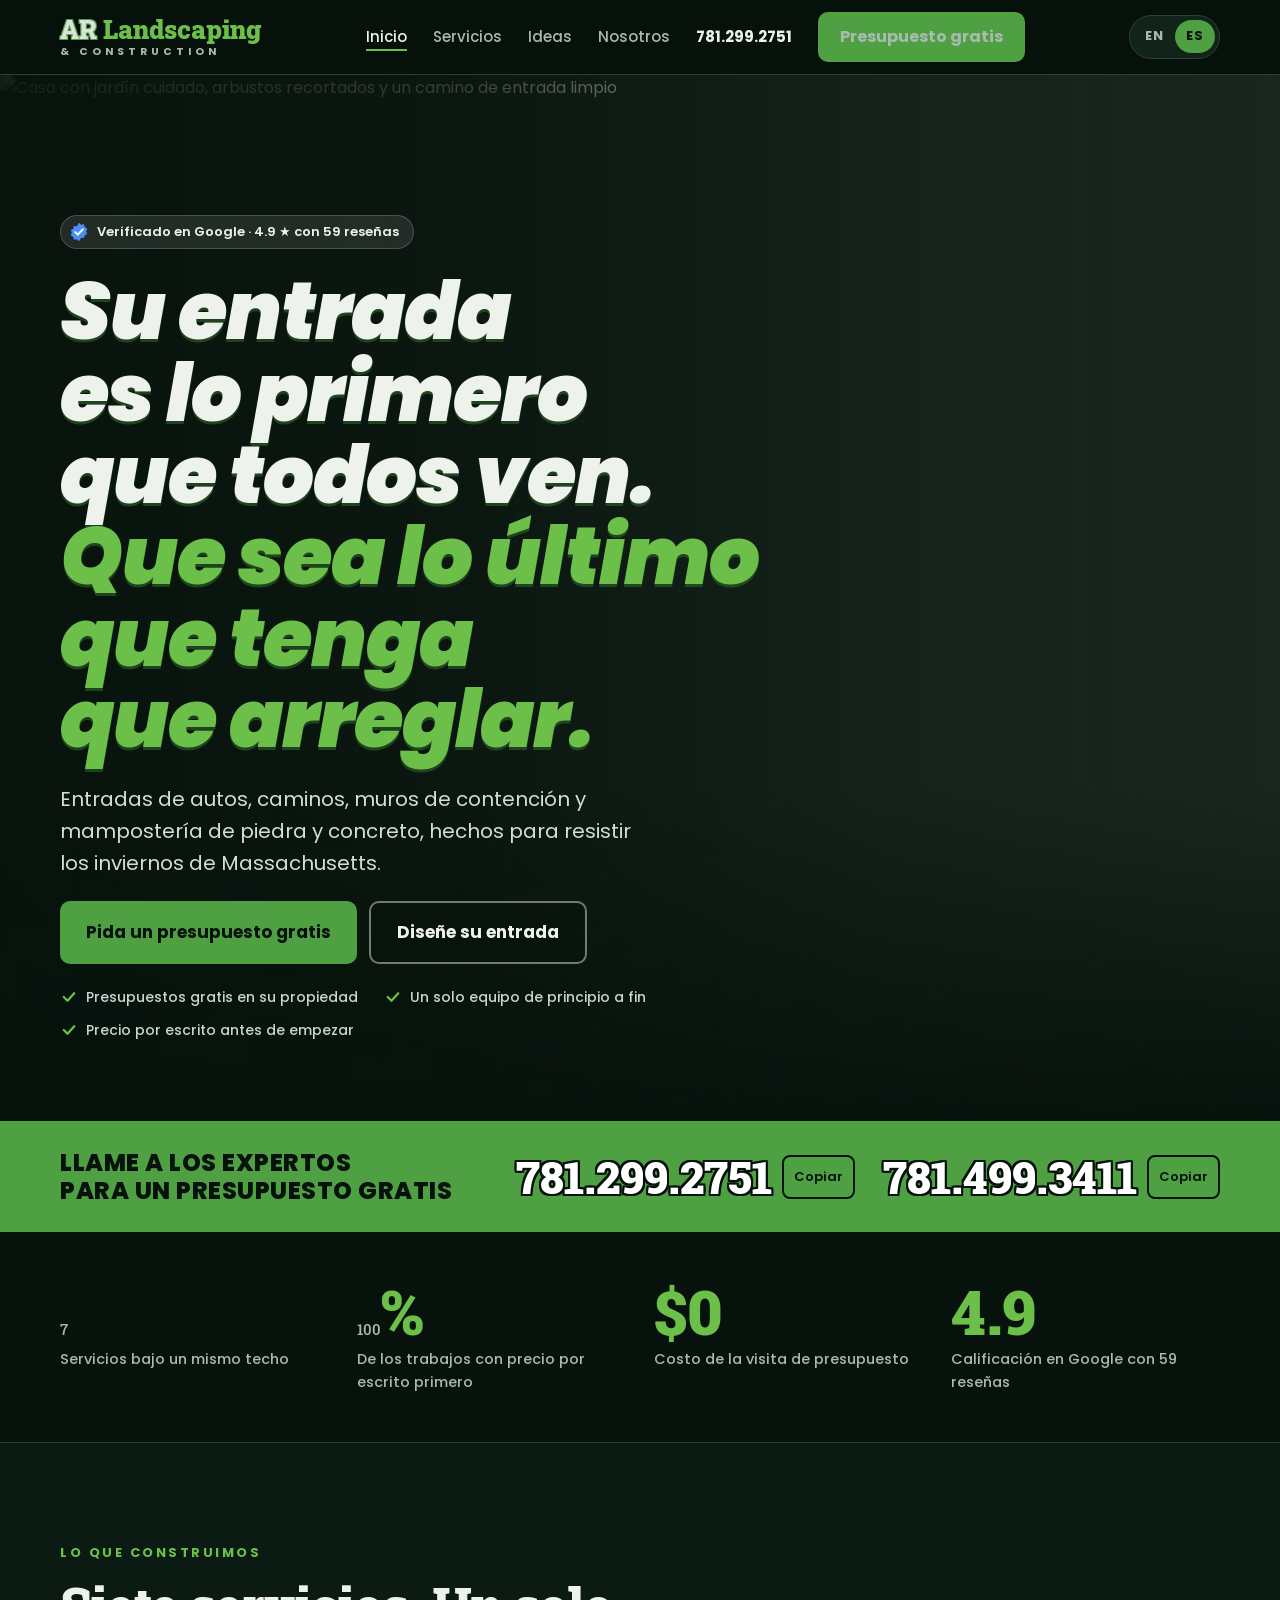
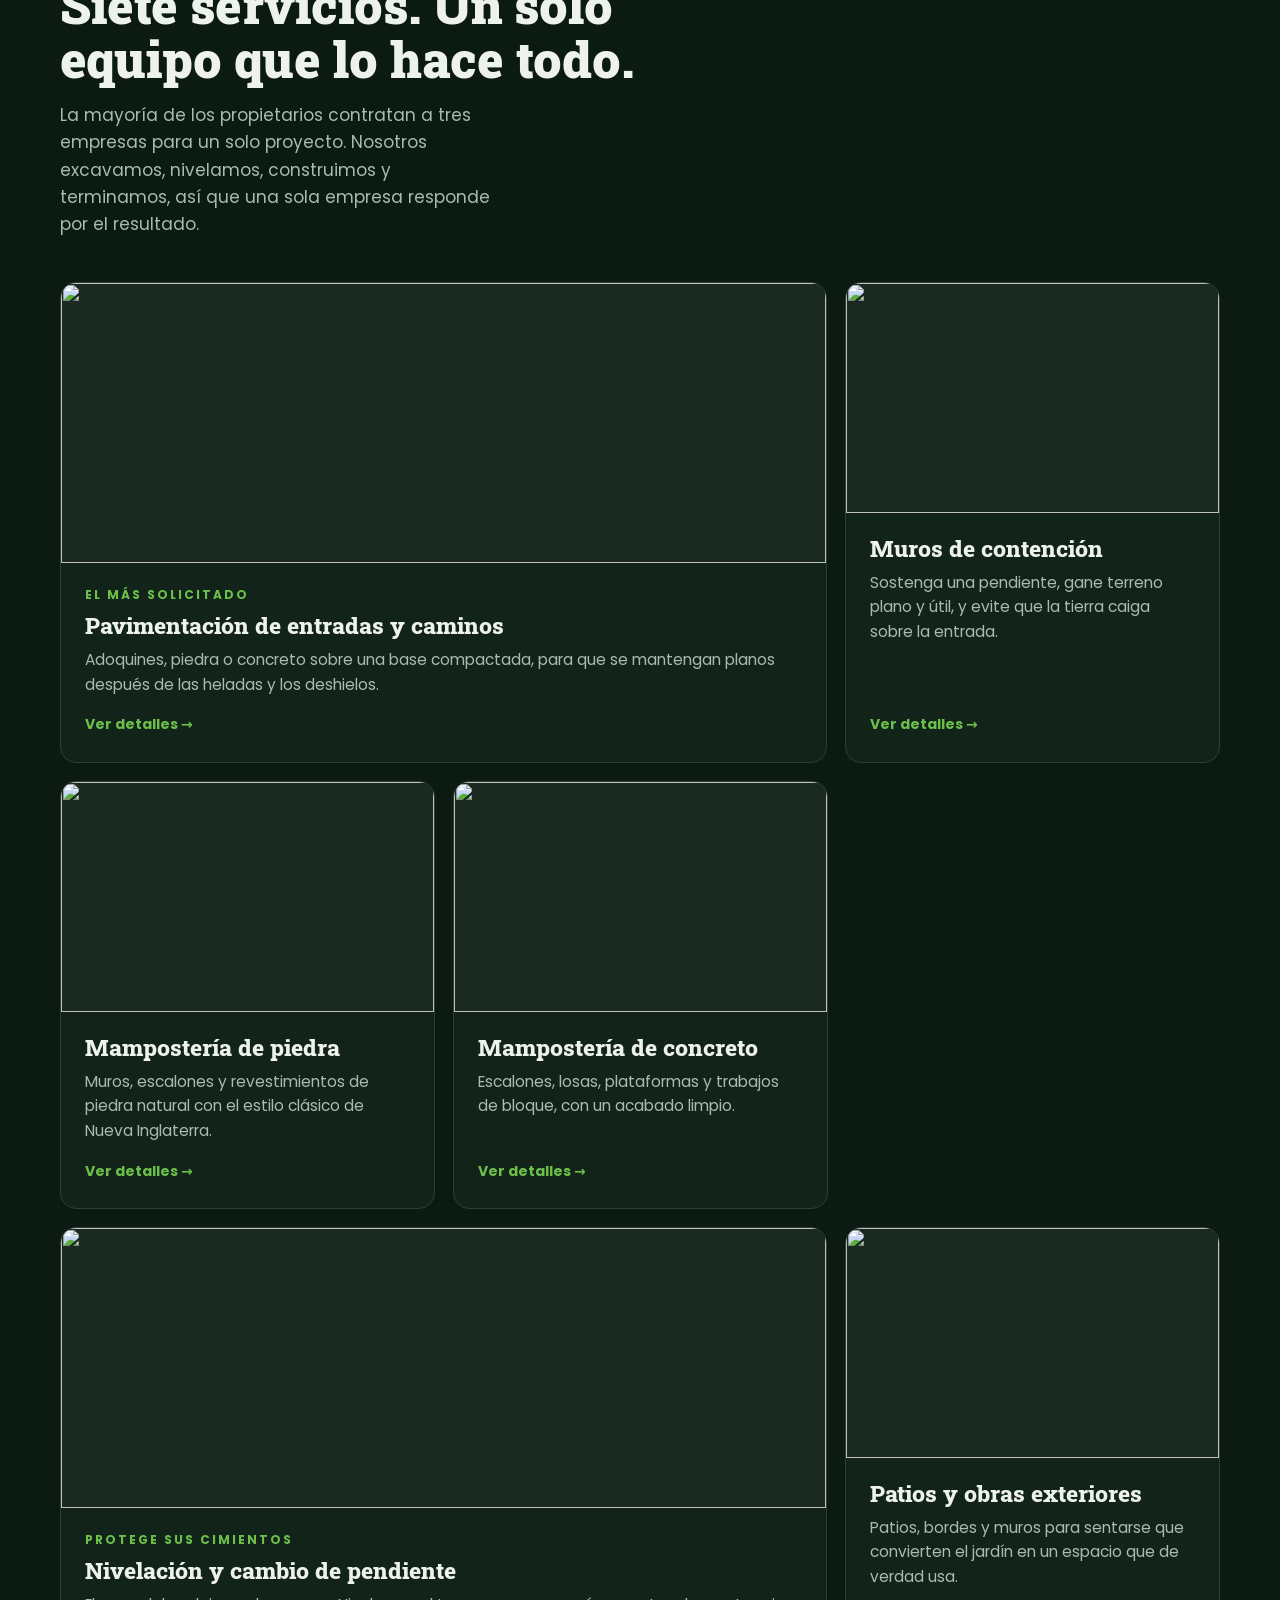
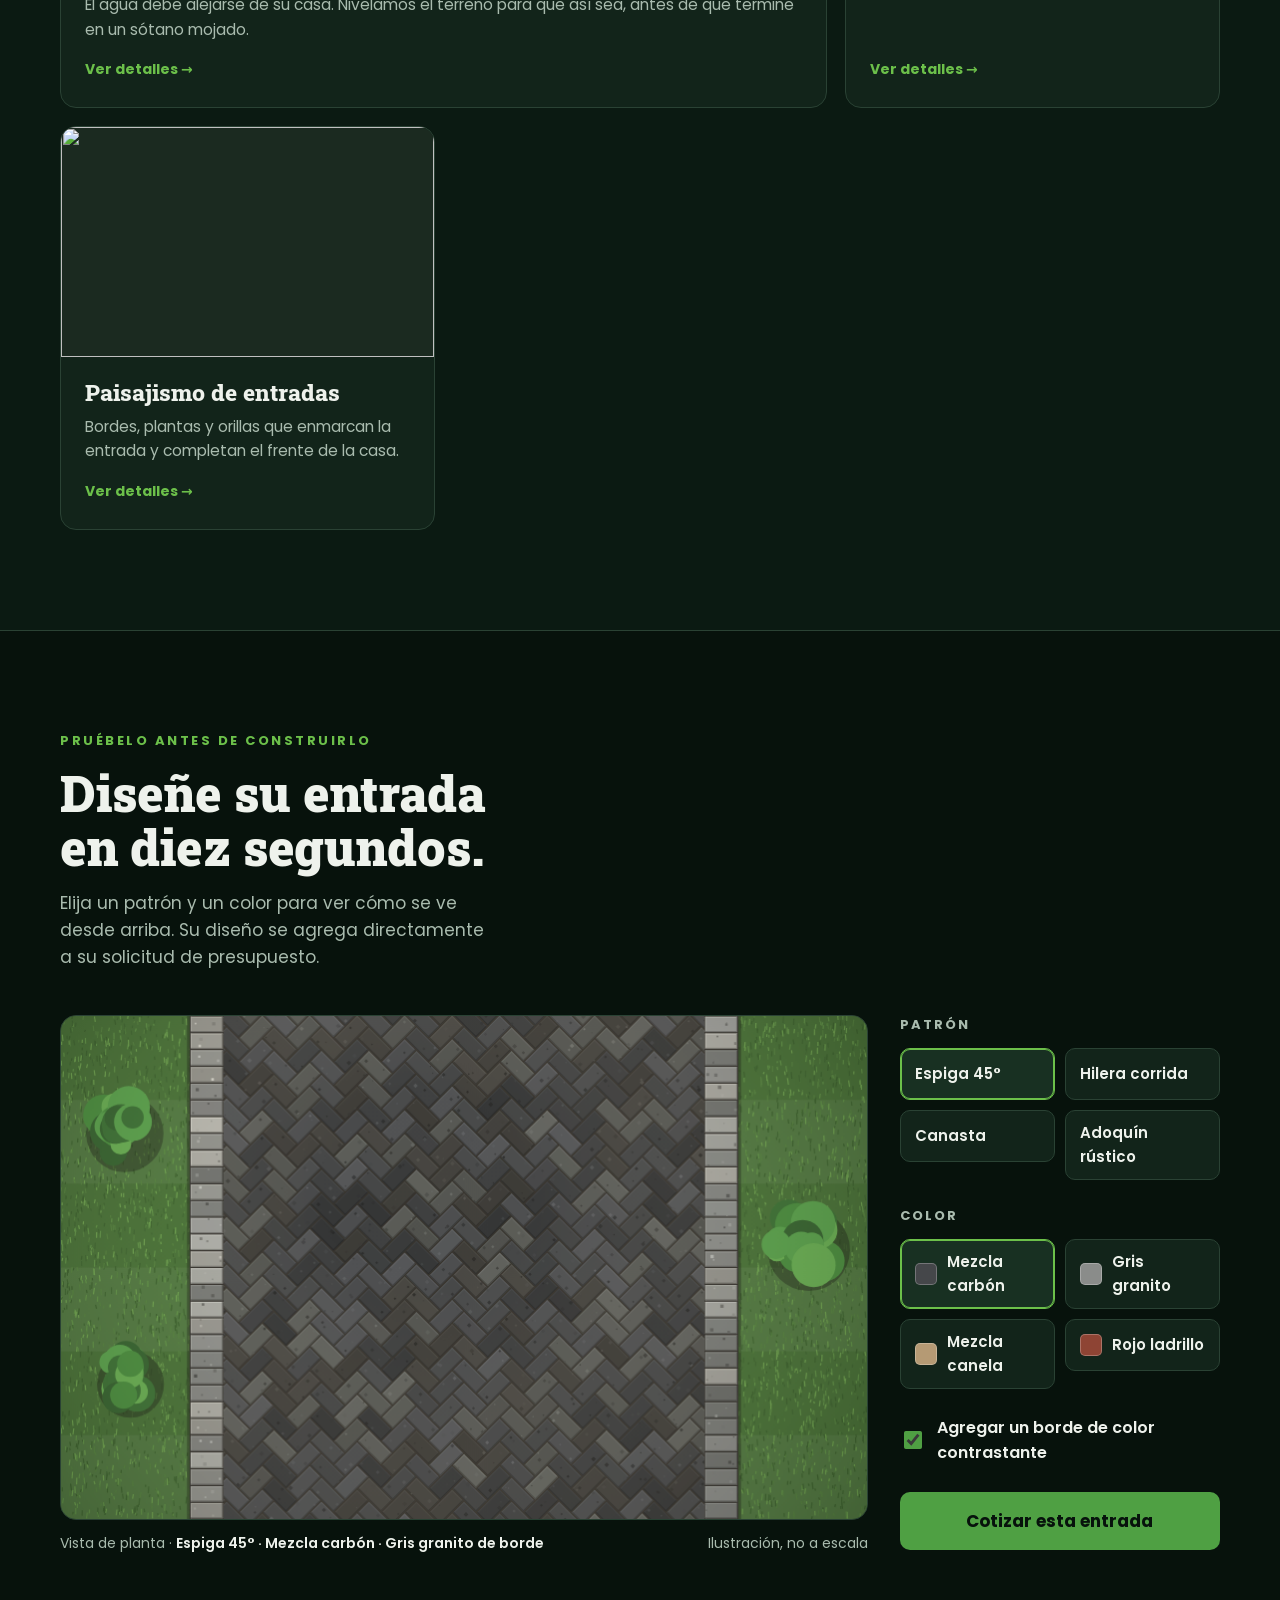
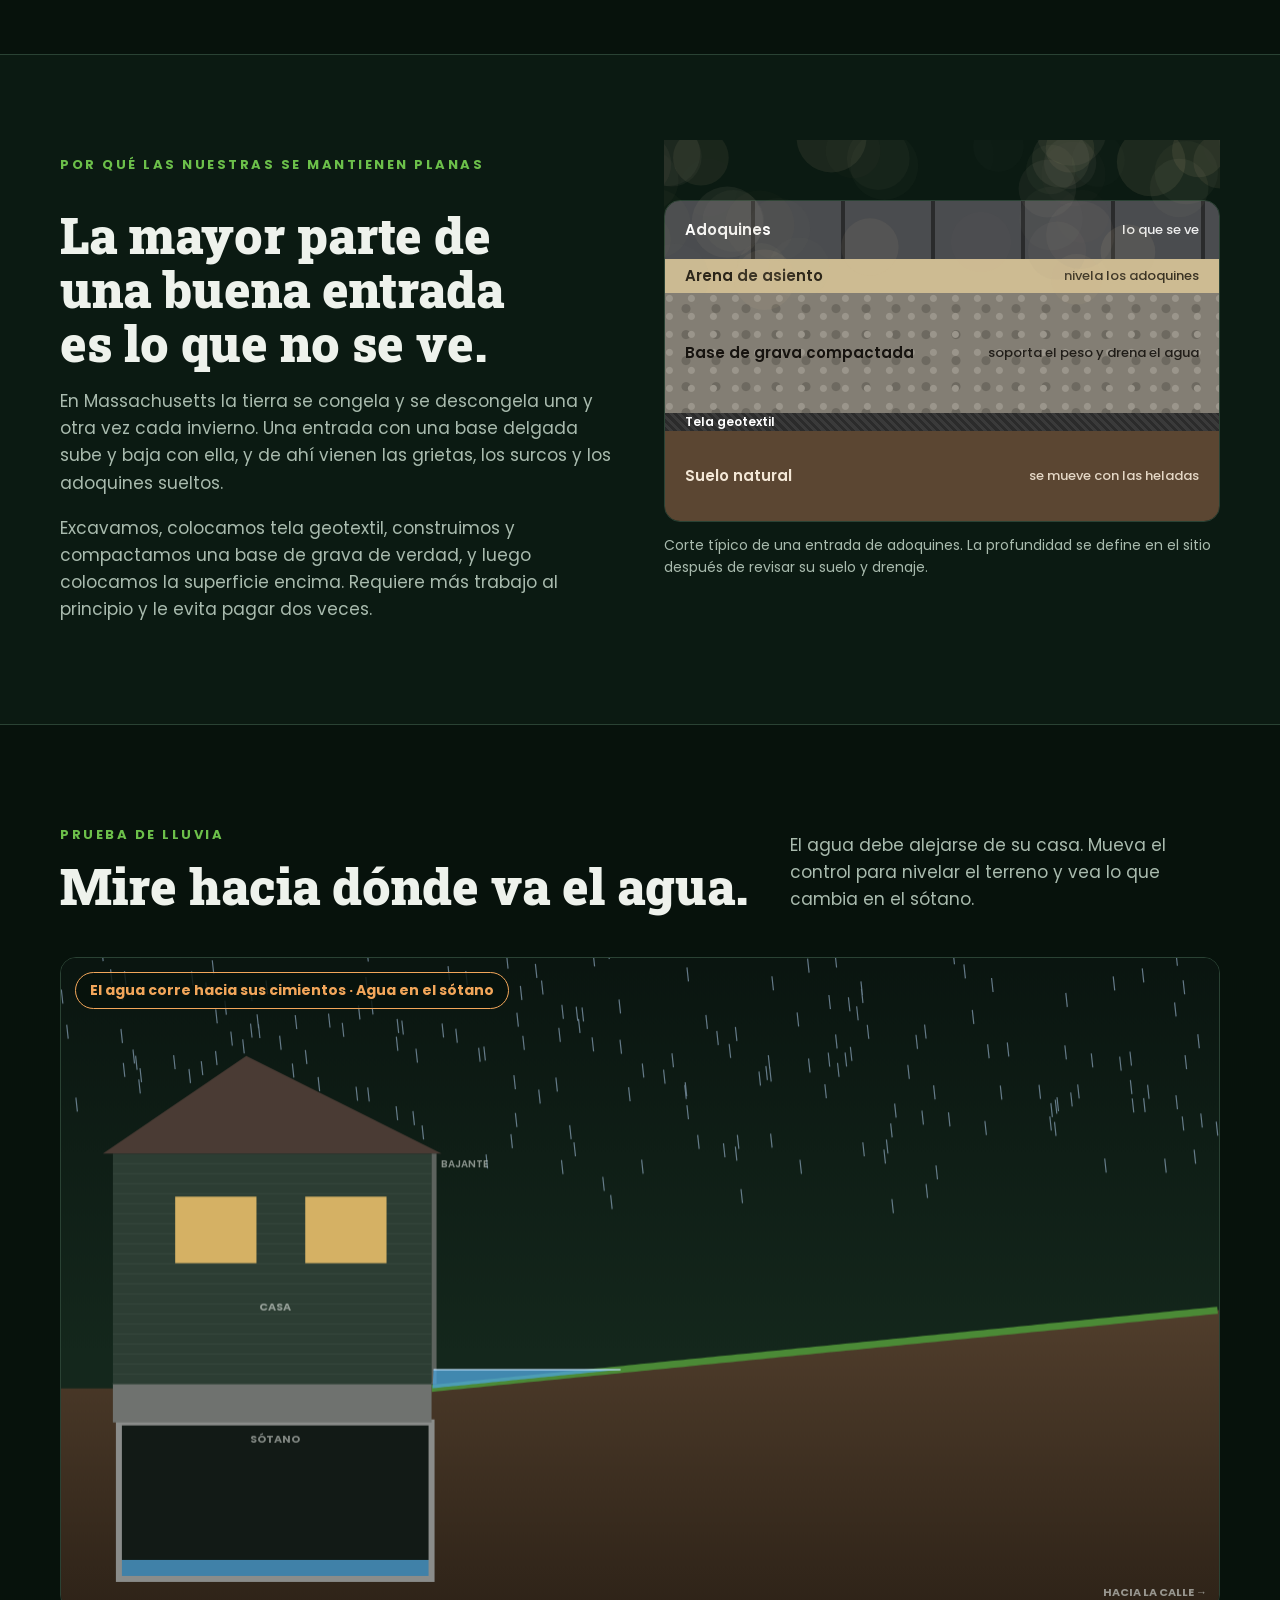
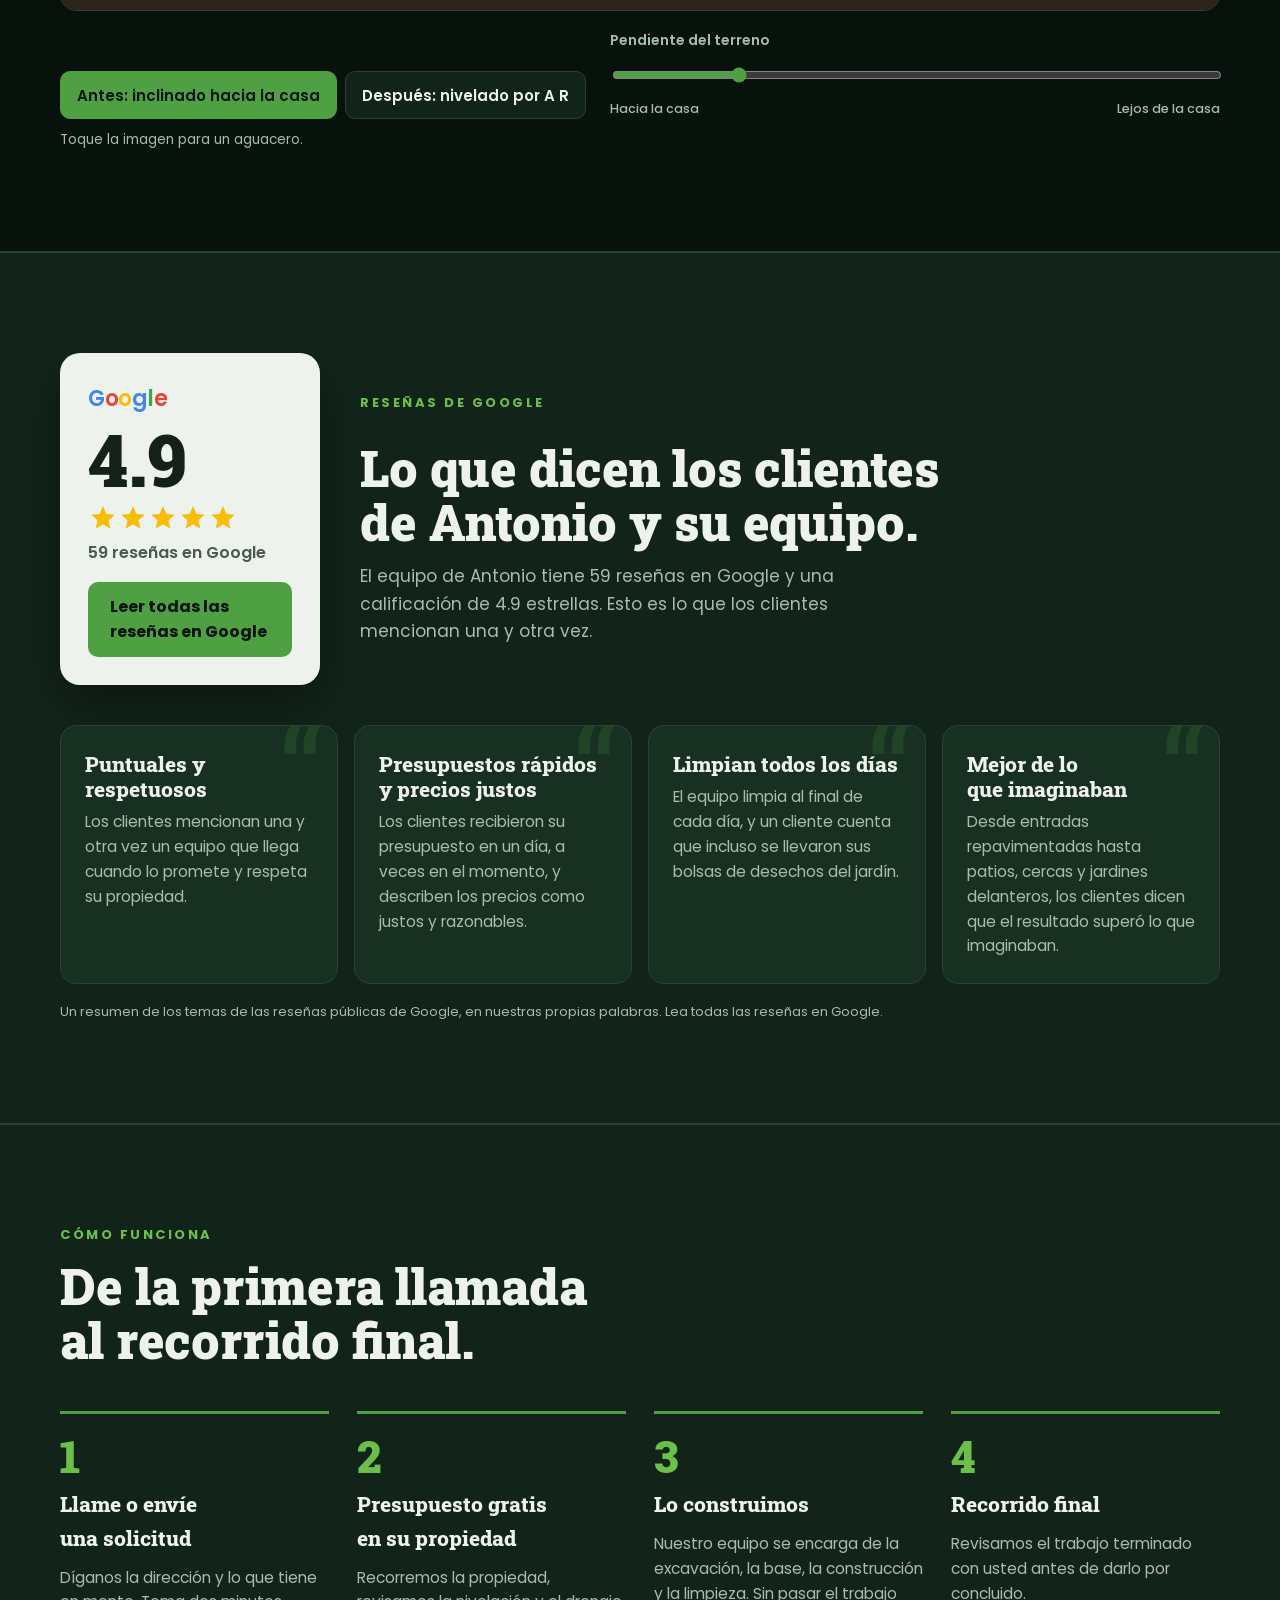
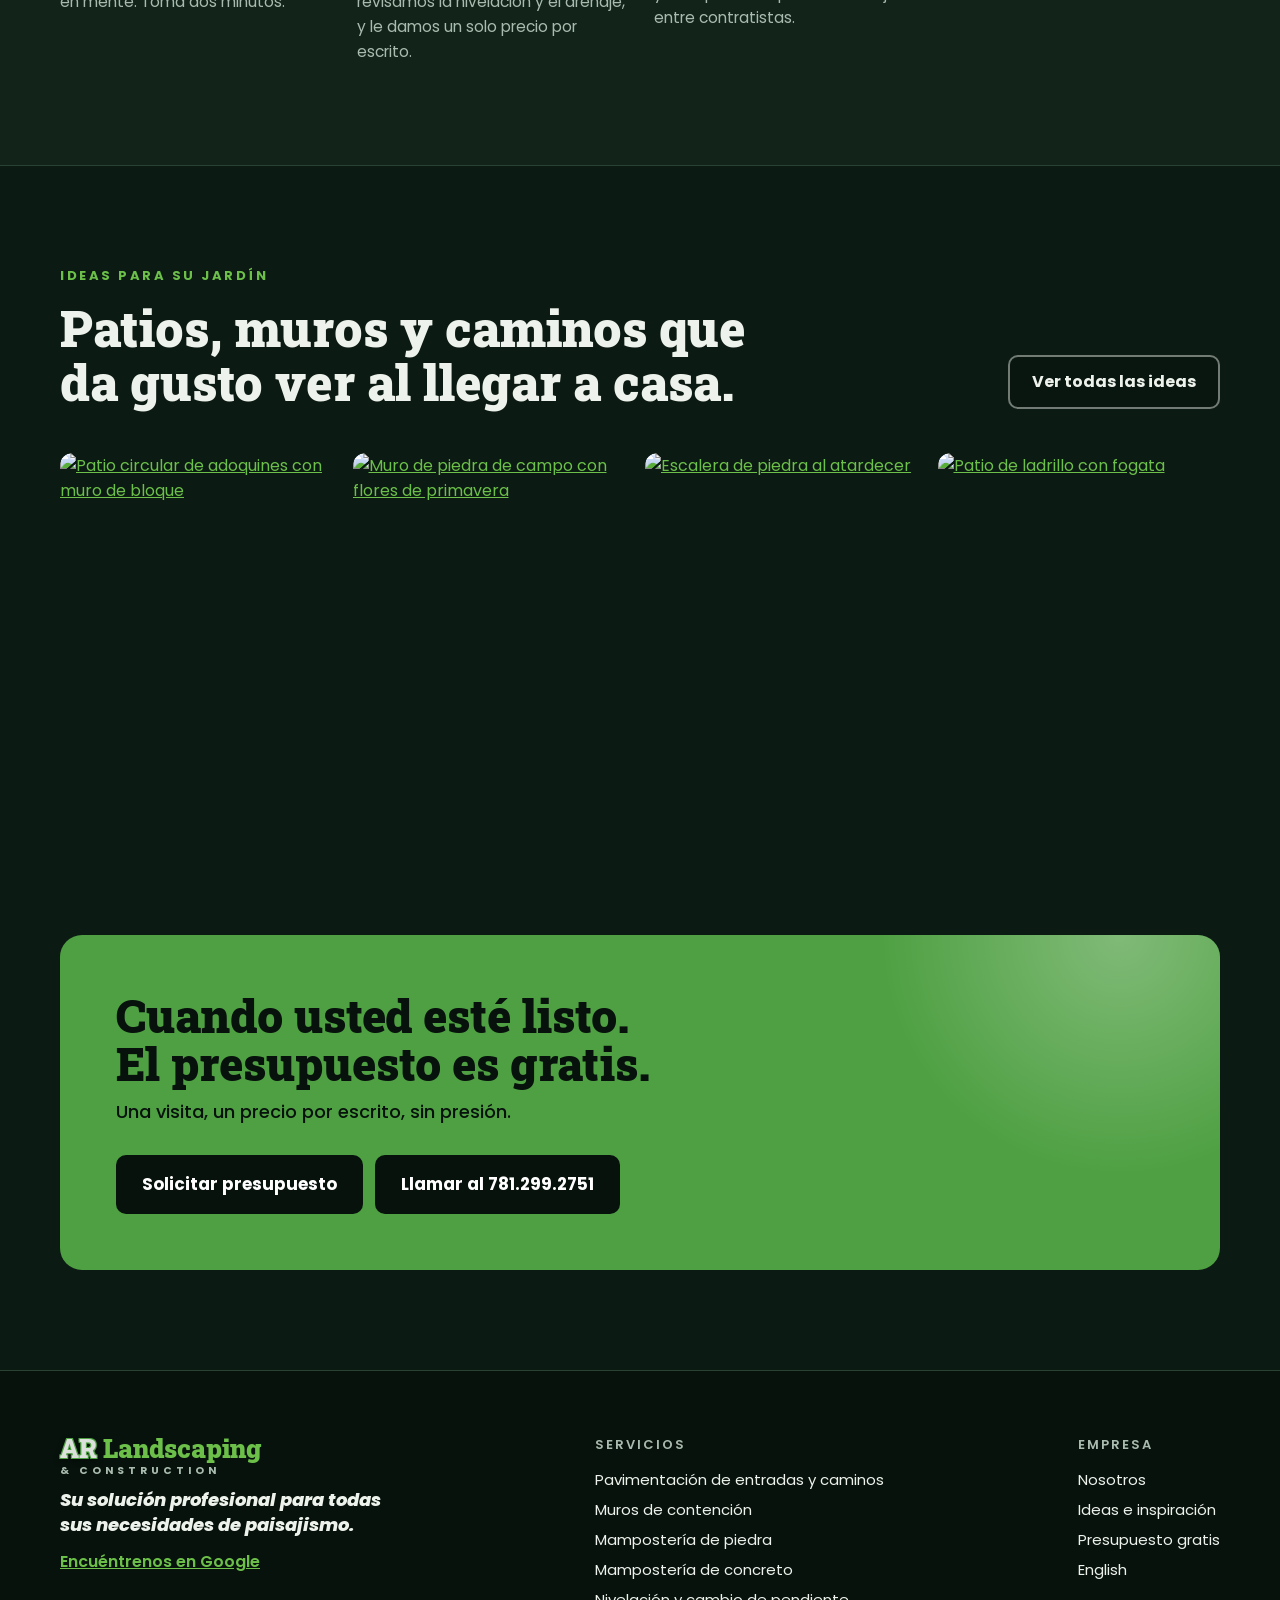
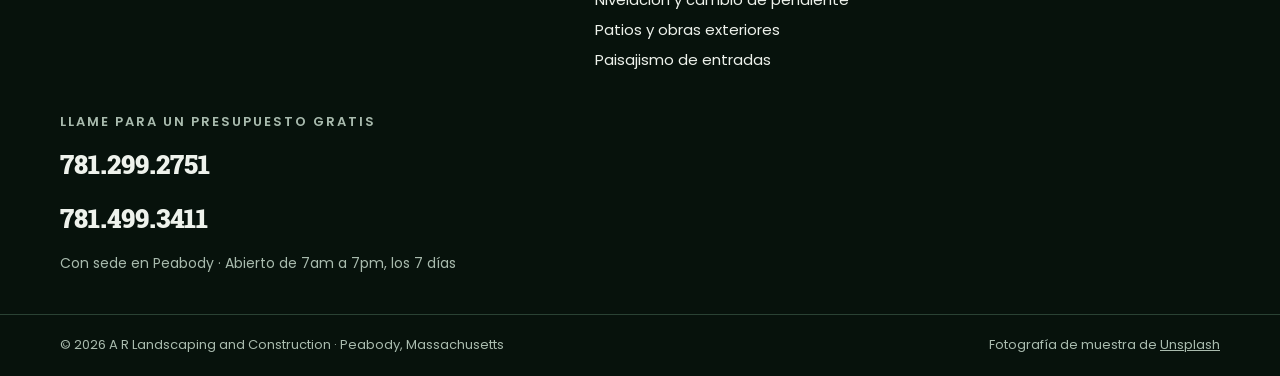
==== es/index.html @ 800fd844 "Speed: inline styles, stronger image compression, more responsive sizes Co-Authored-By: Claude Opus " ====
<!doctype html>
<html lang="es">
<head>
<meta charset="utf-8">
<meta name="viewport" content="width=device-width, initial-scale=1, viewport-fit=cover">
<title>A R Landscaping &amp; Construction | Entradas, muros y mampostería de piedra en Massachusetts</title>
<meta name="description" content="Pavimentación de entradas, muros de contención, mampostería de piedra y concreto, nivelación y patios en Massachusetts. Llame al 781.299.2751 para un presupuesto gratis.">
<meta name="theme-color" content="#07120C">
<link rel="alternate" hreflang="en" href="https://lunadigital26.github.io/ar-landscaping/index.html">
<link rel="alternate" hreflang="es" href="https://lunadigital26.github.io/ar-landscaping/es/index.html">
<link rel="alternate" hreflang="x-default" href="https://lunadigital26.github.io/ar-landscaping/index.html">
<meta property="og:type" content="website">
<meta property="og:locale" content="es_US">
<meta property="og:title" content="A R Landscaping &amp; Construction | Entradas, muros y mampostería de piedra en Massachusetts">
<meta property="og:description" content="Pavimentación de entradas, muros de contención, mampostería de piedra y concreto, nivelación y patios en Massachusetts. Llame al 781.299.2751 para un presupuesto gratis.">
<meta property="og:image" content="https://images.unsplash.com/photo-1777428762767-e3a797da389a?auto=format,compress&fit=crop&w=1200&q=50">
<link rel="icon" href="data:image/svg+xml,%3Csvg xmlns='http://www.w3.org/2000/svg' viewBox='0 0 64 64'%3E%3Crect width='64' height='64' rx='12' fill='%2307120C'/%3E%3Ctext x='32' y='43' font-family='Georgia,serif' font-weight='900' font-size='30' text-anchor='middle' fill='%23DCE1DC' stroke='%234FA043' stroke-width='1.5'%3EAR%3C/text%3E%3C/svg%3E">
<link rel="preconnect" href="https://fonts.googleapis.com">
<link rel="preconnect" href="https://fonts.gstatic.com" crossorigin>
<link rel="preconnect" href="https://images.unsplash.com">
<link rel="preload" as="style" href="https://fonts.googleapis.com/css2?family=Poppins:ital,wght@0,400;0,500;0,600;0,700;0,800;1,800;1,900&family=Roboto+Slab:wght@700;800;900&display=swap" onload="this.onload=null;this.rel='stylesheet'">
<noscript><link rel="stylesheet" href="https://fonts.googleapis.com/css2?family=Poppins:ital,wght@0,400;0,500;0,600;0,700;0,800;1,800;1,900&family=Roboto+Slab:wght@700;800;900&display=swap"></noscript>
<link rel="preload" as="image" imagesrcset="https://images.unsplash.com/photo-1777428762767-e3a797da389a?auto=format,compress&fit=crop&w=360&q=50 360w, https://images.unsplash.com/photo-1777428762767-e3a797da389a?auto=format,compress&fit=crop&w=480&q=50 480w, https://images.unsplash.com/photo-1777428762767-e3a797da389a?auto=format,compress&fit=crop&w=640&q=50 640w, https://images.unsplash.com/photo-1777428762767-e3a797da389a?auto=format,compress&fit=crop&w=800&q=50 800w, https://images.unsplash.com/photo-1777428762767-e3a797da389a?auto=format,compress&fit=crop&w=1080&q=50 1080w, https://images.unsplash.com/photo-1777428762767-e3a797da389a?auto=format,compress&fit=crop&w=1440&q=50 1440w, https://images.unsplash.com/photo-1777428762767-e3a797da389a?auto=format,compress&fit=crop&w=1800&q=50 1800w" imagesizes="100vw" fetchpriority="high">
<style>:root{--ink:#07120C; --ground:#0B1A12; --panel:#12241A; --panel-2:#183022; --line:#2A4234;--fg:#EEF2EC; --muted:#A9BBAE; --green:#4FA043; --green-hi:#6CC04A; --silver:#DCE1DC;--paper:#F3F5F0; --paper-ink:#14201A; --paper-muted:#4A5A50;--display:'Roboto Slab', Georgia, 'Times New Roman', serif;--body:'Poppins', 'Segoe UI', system-ui, -apple-system, sans-serif;--radius:16px; --max:1200px;color-scheme:dark;}*{box-sizing:border-box}html{scroll-behavior:smooth;-webkit-text-size-adjust:100%}@media (prefers-reduced-motion:reduce){html{scroll-behavior:auto}*,*::before,*::after{transition:none!important;animation:none!important}}body{margin:0;background:var(--ground);color:var(--fg);font-family:var(--body);font-size:16px;line-height:1.6;-webkit-font-smoothing:antialiased}img{max-width:100%;display:block}[hidden]{display:none!important}a{color:var(--green-hi)}h1,h2,h3{text-wrap:balance;margin:0}p{margin:0}.wrap{max-width:var(--max);margin:0 auto;padding-left:max(20px,env(safe-area-inset-left,0px));padding-right:max(20px,env(safe-area-inset-right,0px))}:focus-visible{outline:3px solid var(--green-hi);outline-offset:3px;border-radius:4px}.skip{position:absolute;left:-9999px;top:8px;z-index:100;background:var(--green);color:var(--ink);padding:10px 16px;border-radius:8px;font-weight:700}.skip:focus{left:16px}.wm{display:inline-flex;flex-direction:column;line-height:1;text-decoration:none;color:var(--fg)}.wm-top{font-family:var(--display);font-weight:900;font-size:26px;white-space:nowrap}.wm-ar{color:var(--silver);text-shadow:1px 1px 0 var(--green),-1px -1px 0 var(--green),1px -1px 0 var(--green),-1px 1px 0 var(--green),0 2px 6px rgba(0,0,0,.6)}.wm-l{color:var(--green-hi)}.wm-c{font-size:10.5px;font-weight:700;letter-spacing:4px;text-transform:uppercase;color:var(--muted);margin-top:5px}.hdr{position:sticky;top:0;z-index:50;background:rgba(7,18,12,.94);backdrop-filter:blur(10px);-webkit-backdrop-filter:blur(10px);border-bottom:1px solid var(--line)}.hdr .wrap{display:flex;align-items:center;justify-content:space-between;gap:16px;padding-block:12px}.nav{display:flex;align-items:center;gap:26px;font-size:15px;font-weight:500}.nav a{color:var(--muted);text-decoration:none}.nav a:hover,.nav a[aria-current="page"]{color:var(--fg)}.nav a[aria-current="page"]{box-shadow:0 2px 0 var(--green-hi)}.nav .num{color:var(--fg);font-weight:700;font-variant-numeric:tabular-nums}.hdr-tools{display:flex;align-items:center;gap:10px;order:3}.lang{display:inline-flex;align-items:center;min-height:44px;padding:4px;border-radius:999px;border:1.5px solid var(--line);background:var(--panel);text-decoration:none;font-weight:700;font-size:13px;letter-spacing:1px}.lang span{padding:6px 11px;border-radius:999px;color:var(--muted)}.lang span.on{background:var(--green);color:var(--ink)}.lang:hover{border-color:var(--green-hi)}@media (max-width:420px){.wm-top{font-size:21px}.wm-c{letter-spacing:3px}.lang span{padding:6px 9px}}.menu-btn{display:none;min-width:48px;min-height:48px;border-radius:10px;border:1.5px solid var(--line);background:var(--panel);color:var(--fg);cursor:pointer;align-items:center;justify-content:center}@media (max-width:960px){.menu-btn{display:inline-flex}.nav{position:absolute;left:0;right:0;top:100%;flex-direction:column;align-items:stretch;gap:0;background:var(--ink);border-bottom:1px solid var(--line);padding:8px max(20px,env(safe-area-inset-left,0px)) 20px;display:none}.nav.open{display:flex}.nav a{padding:14px 0;border-bottom:1px solid var(--line);font-size:17px}.nav a[aria-current="page"]{box-shadow:none;color:var(--green-hi)}.nav .btn{margin-top:14px;border-bottom:0}}.btn{display:inline-flex;align-items:center;justify-content:center;gap:10px;min-height:48px;padding:12px 22px;border-radius:10px;font-family:var(--body);font-weight:700;font-size:16px;text-decoration:none;border:0;cursor:pointer;transition:transform .15s ease,background .15s ease,border-color .15s ease}.btn:hover{transform:translateY(-1px)}.btn-green{background:var(--green);color:var(--ink)}.btn-green:hover{background:var(--green-hi)}.btn-ghost{background:rgba(7,18,12,.35);color:var(--fg);border:2px solid rgba(220,225,220,.5)}.btn-ghost:hover{border-color:var(--green-hi)}.btn-lg{font-size:17px;padding:16px 26px;min-height:56px}.hero{position:relative;overflow:hidden;background:#1b2a20;display:flex;align-items:flex-end;min-height:min(760px,92vh)}.hero>img{position:absolute;inset:0;width:100%;height:100%;object-fit:cover;animation:slowzoom 18s ease-out both}@keyframes slowzoom{from{scale:1.1}to{scale:1}}.hero::after{content:"";position:absolute;inset:0;background:linear-gradient(90deg,rgba(7,18,12,.94) 0%,rgba(7,18,12,.8) 36%,rgba(7,18,12,.3) 70%,rgba(7,18,12,.1) 100%),linear-gradient(0deg,rgba(7,18,12,1) 0%,rgba(7,18,12,0) 32%)}.hero .wrap{position:relative;z-index:2;width:100%;padding-block:140px 80px}.hero-copy{max-width:700px;display:flex;flex-direction:column;gap:22px}.verified{display:inline-flex;align-items:center;gap:8px;background:rgba(255,255,255,.1);border:1px solid rgba(255,255,255,.18);border-radius:999px;padding:6px 14px 6px 8px;font-size:13px;font-weight:600;width:max-content;max-width:100%}.hero h1{font-style:italic;font-weight:900;font-size:clamp(40px,6.4vw,80px);line-height:1.02;letter-spacing:-1px;text-shadow:0 3px 0 rgba(47,107,42,.55)}.hero h1 em{display:block;color:var(--green-hi)}.lede{font-size:clamp(17px,1.6vw,20px);color:#D3DED6;max-width:580px}.ctas{display:flex;flex-wrap:wrap;gap:12px}.trust{display:flex;flex-wrap:wrap;gap:10px 26px;font-size:14px;color:#C9D6CD;font-weight:500}.trust span{display:inline-flex;align-items:center;gap:8px}.banner{position:relative;overflow:hidden;min-height:380px;display:flex;align-items:flex-end;background:#1b2a20}.banner>img{position:absolute;inset:0;width:100%;height:100%;object-fit:cover}.banner::after{content:"";position:absolute;inset:0;background:linear-gradient(0deg,rgba(7,18,12,.98) 0%,rgba(7,18,12,.55) 55%,rgba(7,18,12,.35) 100%)}.banner .wrap{position:relative;z-index:2;width:100%;padding-block:120px 48px;display:flex;flex-direction:column;gap:14px}.banner h1{font-family:var(--display);font-weight:900;font-size:clamp(36px,5vw,62px);line-height:1.05;max-width:820px}.banner p{color:#D3DED6;font-size:18px;max-width:640px}.band{background:var(--green);color:var(--ink)}.band .wrap{display:flex;flex-wrap:wrap;align-items:center;justify-content:space-between;gap:20px 40px;padding-block:28px}.band-label{font-weight:800;font-size:clamp(18px,2vw,24px);line-height:1.15;text-transform:uppercase;letter-spacing:.5px}.phones{display:flex;flex-wrap:wrap;gap:12px 28px}.phone{display:flex;align-items:center;gap:10px}.phone a{font-family:var(--display);font-weight:900;font-size:clamp(30px,3.6vw,44px);line-height:1;color:#fff;text-decoration:none;font-variant-numeric:tabular-nums;text-shadow:2px 2px 0 var(--ink),-2px -2px 0 var(--ink),2px -2px 0 var(--ink),-2px 2px 0 var(--ink),0 2px 0 var(--ink),2px 0 0 var(--ink),-2px 0 0 var(--ink),0 -2px 0 var(--ink)}.copy{min-width:44px;min-height:44px;border-radius:8px;border:2px solid var(--ink);background:transparent;color:var(--ink);font:600 13px var(--body);cursor:pointer;padding:0 10px}.copy:hover{background:rgba(7,18,12,.12)}.sec{padding-block:100px}.sec.alt{background:var(--panel);border-block:1px solid var(--line)}.sec.deep{background:var(--ink);border-block:1px solid var(--line)}.sec-head{display:flex;flex-wrap:wrap;justify-content:space-between;align-items:flex-end;gap:16px 40px;margin-bottom:44px}.sec-head h2,.h2{font-family:var(--display);font-weight:900;font-size:clamp(32px,4vw,50px);line-height:1.08;max-width:720px}.sec-head p{color:var(--muted);max-width:430px;font-size:17px}.kicker{display:block;font-size:13px;font-weight:700;letter-spacing:2.5px;text-transform:uppercase;color:var(--green-hi);margin-bottom:14px}.muted{color:var(--muted)}.svc-grid{display:grid;grid-template-columns:1fr;gap:18px}@media (min-width:680px){.svc-grid{grid-template-columns:repeat(2,minmax(0,1fr))}.svc-grid .svc:last-child{grid-column:span 2}}@media (min-width:1020px){.svc-grid{grid-template-columns:repeat(3,minmax(0,1fr))}.svc-grid .svc:last-child{grid-column:auto}.svc.wide{grid-column:span 2}}.svc{position:relative;background:var(--panel);border:1px solid var(--line);border-radius:var(--radius);overflow:hidden;display:flex;flex-direction:column;text-decoration:none;color:var(--fg);transition:border-color .2s ease,transform .2s ease}.svc:hover{border-color:var(--green);transform:translateY(-2px)}.svc .ph{height:230px;overflow:hidden;background:#1b2a20}.svc.wide .ph{height:280px}.svc .ph img{width:100%;height:100%;object-fit:cover;transition:transform .5s ease}.svc:hover .ph img{transform:scale(1.05)}.svc-body{padding:22px 24px 26px;display:flex;flex-direction:column;gap:8px;flex:1}.svc h3{font-family:var(--display);font-weight:800;font-size:23px;line-height:1.2}.svc p{color:var(--muted);font-size:15.5px}.svc .more{margin-top:auto;padding-top:8px;font-weight:700;font-size:14px;color:var(--green-hi)}.tag{font-size:12px;font-weight:700;letter-spacing:2px;text-transform:uppercase;color:var(--green-hi)}.dz{display:flex;flex-wrap:wrap;gap:32px;align-items:flex-start}.dz-preview{flex:999 1 560px;min-width:0;display:flex;flex-direction:column;gap:12px}.dz-preview canvas{width:100%;aspect-ratio:16/10;border-radius:var(--radius);display:block;background:#2f4a2a;border:1px solid var(--line)}.dz-cap{display:flex;flex-wrap:wrap;justify-content:space-between;gap:8px;font-size:14px;color:var(--muted)}.dz-cap strong{color:var(--fg);font-weight:600}.dz-controls{flex:1 1 320px;min-width:0;display:flex;flex-direction:column;gap:26px}fieldset{border:0;margin:0;padding:0}legend{font-size:13px;font-weight:700;letter-spacing:2px;text-transform:uppercase;color:var(--muted);padding:0;margin-bottom:12px}.opts{display:grid;grid-template-columns:repeat(2,minmax(0,1fr));gap:10px}.opt{position:relative}.opt input{position:absolute;opacity:0;inset:0;width:100%;height:100%;margin:0;cursor:pointer}.opt label{display:flex;align-items:center;gap:10px;min-height:52px;padding:10px 14px;border-radius:10px;border:1.5px solid var(--line);background:var(--panel);font-weight:600;font-size:15px;cursor:pointer}.opt input:checked+label{border-color:var(--green-hi);background:var(--panel-2);box-shadow:inset 0 0 0 1px var(--green-hi)}.opt input:focus-visible+label{outline:3px solid var(--green-hi);outline-offset:2px}.sw{width:22px;height:22px;border-radius:5px;flex:none;border:1px solid rgba(255,255,255,.25)}.toggle{display:flex;align-items:center;gap:12px;font-weight:600;min-height:44px;cursor:pointer}.toggle input{width:22px;height:22px;accent-color:var(--green)}.split{display:flex;flex-wrap:wrap;gap:48px;align-items:center}.split>*{flex:1 1 440px;min-width:0}.prose{display:flex;flex-direction:column;gap:18px}.prose p{color:var(--muted);font-size:17px;max-width:560px}.layers{display:flex;flex-direction:column;border-radius:var(--radius);overflow:hidden;border:1px solid var(--line)}.layer{display:flex;align-items:center;justify-content:space-between;gap:16px;padding:0 20px;font-weight:600;font-size:15px}.layer small{font-weight:500;opacity:.9;font-size:13px;text-align:right}.l1{height:58px;background:repeating-linear-gradient(90deg,#4a4c4f 0 86px,#2a2b2c 86px 90px);color:#fff}.l2{height:34px;background:#cdbb92;color:#2a2418}.l3{height:120px;background:radial-gradient(circle at 20% 30%,#9a958b 0 3px,transparent 4px) 0 0/22px 18px,radial-gradient(circle at 70% 60%,#6d6960 0 4px,transparent 5px) 0 0/30px 26px,#837e74;color:#16130f}.l4{height:18px;background:repeating-linear-gradient(45deg,#2b2b2b 0 3px,#3a3a3a 3px 6px);color:#fff;font-size:12px}.l5{height:90px;background:#5b4632;color:#f3e7d6}.fig-cap{margin-top:12px;font-size:14px;color:var(--muted)}.steps{display:grid;grid-template-columns:repeat(auto-fit,minmax(230px,1fr));gap:28px}.step{border-top:3px solid var(--green);padding-top:20px;display:flex;flex-direction:column;gap:10px}.step b{font-family:var(--display);font-weight:900;font-size:44px;line-height:1;color:var(--green-hi)}.step h3{font-family:var(--display);font-weight:800;font-size:21px}.step p{color:var(--muted);font-size:15.5px}.strip{display:grid;grid-template-columns:repeat(4,minmax(0,1fr));gap:10px}@media (max-width:820px){.strip{grid-template-columns:repeat(2,minmax(0,1fr))}}.strip img{width:100%;aspect-ratio:1/1;object-fit:cover;border-radius:12px}.filters{display:flex;flex-wrap:wrap;gap:8px;margin-bottom:28px}.filters button{min-height:44px;padding:8px 18px;border-radius:999px;border:1.5px solid var(--line);background:var(--panel);color:var(--fg);font:600 15px var(--body);cursor:pointer}.filters button[aria-pressed="true"]{background:var(--green);border-color:var(--green);color:var(--ink)}.gal{columns:3 300px;column-gap:14px}.gal figure{break-inside:avoid;margin:0 0 14px;border-radius:14px;overflow:hidden;background:var(--panel);border:1px solid var(--line)}.gal img{width:100%;height:auto}.gal figcaption{padding:12px 16px;font-size:14px;color:var(--muted);display:flex;justify-content:space-between;gap:12px}.gal figcaption b{color:var(--fg);font-weight:600}.row{display:flex;flex-wrap:wrap;gap:48px;align-items:center;padding-block:72px;border-bottom:1px solid var(--line);scroll-margin-top:90px}.row:nth-child(even){flex-direction:row-reverse}.row>*{flex:1 1 440px;min-width:0}.row .ph{border-radius:var(--radius);overflow:hidden;aspect-ratio:4/3;max-width:100%;background:#1b2a20}.row .ph img{width:100%;height:100%;object-fit:cover}.row h2{font-family:var(--display);font-weight:900;font-size:clamp(28px,3.2vw,40px);line-height:1.1}.row .prose ul{margin:0;padding:0;list-style:none;display:flex;flex-direction:column;gap:10px}.checks li{display:flex;gap:12px;align-items:flex-start}.checks li::before{content:"";flex:none;width:20px;height:20px;margin-top:4px;background:no-repeat center/contain url("data:image/svg+xml,%3Csvg xmlns='http://www.w3.org/2000/svg' viewBox='0 0 24 24' fill='none' stroke='%236CC04A' stroke-width='3' stroke-linecap='round' stroke-linejoin='round'%3E%3Cpath d='M5 12l5 5 9-10'/%3E%3C/svg%3E")}.values{display:grid;grid-template-columns:repeat(auto-fit,minmax(260px,1fr));gap:18px}.value{background:var(--panel);border:1px solid var(--line);border-radius:var(--radius);padding:28px;display:flex;flex-direction:column;gap:10px}.value h3{font-family:var(--display);font-weight:800;font-size:22px}.value p{color:var(--muted)}.proof{background:var(--panel);border:1px solid var(--line);border-radius:18px;padding:36px;display:flex;flex-wrap:wrap;align-items:center;justify-content:space-between;gap:24px}.proof h3{font-family:var(--display);font-weight:900;font-size:clamp(24px,3vw,34px);line-height:1.15;max-width:640px}.proof p{color:var(--muted);margin-top:8px}.cta{position:relative;overflow:hidden;border-radius:22px;background:var(--green);color:var(--ink);padding:56px;display:flex;flex-wrap:wrap;gap:28px;align-items:center;justify-content:space-between}.cta h2{font-family:var(--display);font-weight:900;font-size:clamp(30px,3.6vw,46px);line-height:1.05;max-width:620px}.cta p{font-weight:500;font-size:18px;margin-top:10px}.cta .btn-dark{background:var(--ink);color:#fff}.cta .btn-dark:hover{background:#000}.est{display:flex;flex-wrap:wrap;gap:48px;align-items:flex-start}.est-copy{flex:1 1 360px;min-width:0;display:flex;flex-direction:column;gap:18px}.est-copy p{color:var(--muted);font-size:17px}form.card{flex:1 1 440px;min-width:0;background:var(--paper);color:var(--paper-ink);border-radius:18px;padding:32px;display:flex;flex-direction:column;gap:16px;color-scheme:light}form.card h2{font-family:var(--display);font-weight:900;font-size:28px}.row2{display:grid;grid-template-columns:repeat(auto-fit,minmax(180px,1fr));gap:14px}.fld{display:flex;flex-direction:column;gap:6px;font-size:14px;font-weight:600}.fld input,.fld select,.fld textarea{font:inherit;font-weight:400;font-size:16px;padding:12px 14px;border:1.5px solid #B4C0B7;border-radius:10px;background:#fff;color:var(--paper-ink);min-height:48px}.fld textarea{min-height:110px;resize:vertical}.fld input:focus,.fld select:focus,.fld textarea:focus{outline:3px solid var(--green);outline-offset:1px;border-color:var(--green)}.hp{position:absolute;left:-9999px}.err{color:#9B1C1C;font-size:14px;font-weight:600}.done{background:#E3F1DD;border:1.5px solid var(--green);border-radius:12px;padding:18px;display:flex;flex-direction:column;gap:6px;font-size:15px}.done strong{font-size:18px}.fine{font-size:13px;color:var(--paper-muted);text-align:center}.contact-cards{display:flex;flex-direction:column;gap:12px}.ccard{background:var(--panel);border:1px solid var(--line);border-radius:14px;padding:18px 20px;display:flex;justify-content:space-between;align-items:center;gap:12px;flex-wrap:wrap}.ccard a{font-family:var(--display);font-weight:900;font-size:28px;color:var(--fg);text-decoration:none;font-variant-numeric:tabular-nums}.ccard span{color:var(--muted);font-size:14px}footer{background:var(--ink);border-top:1px solid var(--line)}.ft{padding-block:64px 40px;display:flex;flex-wrap:wrap;gap:40px;justify-content:space-between}.ft-col{display:flex;flex-direction:column;gap:12px;min-width:0}.ft-col h4,.ft-col .ft-h{font-family:var(--body);font-weight:600;margin:0;font-size:13px;letter-spacing:2px;text-transform:uppercase;color:var(--muted)}.ft-col ul{list-style:none;margin:0;padding:0;display:flex;flex-direction:column;gap:6px;font-size:15px}.ft-col ul a{color:var(--fg);text-decoration:none}.ft-col ul a:hover{color:var(--green-hi)}.ft-tag{font-style:italic;font-weight:800;font-size:18px;max-width:340px;line-height:1.35}.ft-nums a{font-family:var(--display);font-weight:900;font-size:26px;color:var(--fg);text-decoration:none;font-variant-numeric:tabular-nums}.ft-base{border-top:1px solid var(--line);font-size:13px;color:var(--muted)}.ft-base .wrap{padding-block:20px;display:flex;flex-wrap:wrap;gap:12px;justify-content:space-between}.ft-base a{color:var(--muted)}.callbar{display:none}@media (max-width:700px){.callbar{display:flex;position:fixed;left:0;right:0;bottom:0;z-index:55;gap:10px;background:var(--ink);border-top:1px solid var(--line);padding:10px max(16px,env(safe-area-inset-right,0px)) calc(10px + env(safe-area-inset-bottom,0px)) max(16px,env(safe-area-inset-left,0px))}.callbar .btn{flex:1 1 0;min-height:50px;padding:10px;font-size:15px}body{padding-bottom:76px}.sec{padding-block:72px}.hero .wrap{padding-block:110px 56px}.proof,form.card,.cta{padding:26px}.row{padding-block:48px;gap:28px}}.toast{position:fixed;left:50%;bottom:calc(96px + env(safe-area-inset-bottom,0px));transform:translateX(-50%);background:var(--fg);color:var(--ink);font-weight:700;padding:10px 18px;border-radius:999px;z-index:70;font-size:14px}.js .reveal{opacity:0;transform:translateY(18px);transition:opacity .6s ease,transform .6s ease}.js .reveal.in{opacity:1;transform:none}@media (prefers-reduced-motion:reduce){.js .reveal{opacity:1;transform:none}}.progress-bar{position:fixed;left:0;right:0;top:0;height:3px;z-index:80;background:var(--green-hi);transform-origin:0 50%;transform:scaleX(0);pointer-events:none}.hdr .wrap{transition:padding .3s ease}.hdr.scrolled{box-shadow:0 8px 24px rgba(0,0,0,.35)}.hdr.scrolled .wrap{padding-block:7px}.hero>img,.banner>img{will-change:translate}@keyframes rise{from{opacity:0;transform:translateY(.55em) rotate(2deg)}to{opacity:1;transform:none}}@keyframes fadeUp{from{opacity:0;transform:translateY(16px)}to{opacity:1;transform:none}}.js .hero h1.wsplit .w{display:inline-block;opacity:0;animation:rise .75s cubic-bezier(.2,.75,.25,1) forwards;animation-delay:calc(var(--d) + 250ms)}.js .hero .verified{animation:fadeUp .6s ease both .1s}.js .hero .lede{animation:fadeUp .7s ease both 1.1s}.js .hero .ctas{animation:fadeUp .7s ease both 1.3s}.js .hero .trust{animation:fadeUp .7s ease both 1.5s}.js .banner .wrap>*{animation:fadeUp .7s ease both}.js .banner .wrap>*:nth-child(2){animation-delay:.12s}.js .banner .wrap>*:nth-child(3){animation-delay:.24s}.btn-green{position:relative;overflow:hidden}.btn-green::after{content:"";position:absolute;inset:0;background:linear-gradient(110deg,transparent 30%,rgba(255,255,255,.45) 50%,transparent 70%);transform:translateX(-120%);transition:transform .7s ease}.btn-green:hover::after{transform:translateX(120%)}.band .phone{transition:transform .2s ease}.band .phone:hover{transform:translateY(-2px)}.js .svc.reveal .ph img{transform:scale(1.18);transition:transform 1.4s cubic-bezier(.2,.7,.2,1)}.js .svc.reveal.in .ph img{transform:scale(1)}.js .svc.reveal.in:hover .ph img{transform:scale(1.06);transition-duration:.5s}.stats{background:var(--ink);border-bottom:1px solid var(--line)}.stats-grid{display:grid;grid-template-columns:repeat(4,minmax(0,1fr));gap:28px;padding-block:48px}@media (max-width:760px){.stats-grid{grid-template-columns:repeat(2,minmax(0,1fr));gap:28px 18px}}.stat{display:flex;flex-direction:column;gap:6px;min-width:0}.stat b{font-family:var(--display);font-weight:900;font-size:clamp(40px,5vw,62px);line-height:1;color:var(--green-hi);font-variant-numeric:tabular-nums}.stat span{color:var(--muted);font-size:14.5px;font-weight:500}@keyframes layIn{from{opacity:0;transform:translateX(-36px)}to{opacity:1;transform:none}}@keyframes compact{0%{opacity:0;transform:translateY(-26px) scaleY(1.25)}60%{opacity:1;transform:translateY(0) scaleY(.94)}80%{opacity:1;transform:scaleY(1.02)}100%{opacity:1;transform:none}}@keyframes dropIn{0%{opacity:0;transform:translateY(-40px)}70%{opacity:1;transform:translateY(3px)}100%{opacity:1;transform:none}}.js figure.reveal .layer{opacity:0}.js figure.reveal.in .l5{animation:layIn .55s ease forwards 0s}.js figure.reveal.in .l4{animation:layIn .5s ease forwards .35s}.js figure.reveal.in .l3{transform-origin:50% 100%;animation:compact .8s cubic-bezier(.3,.7,.3,1) forwards .7s}.js figure.reveal.in .l2{animation:layIn .5s ease forwards 1.35s}.js figure.reveal.in .l1{animation:dropIn .7s cubic-bezier(.3,.7,.3,1) forwards 1.7s}.step{position:relative}.js .step.reveal{border-top-color:transparent}.js .step.reveal::before{content:"";position:absolute;left:0;right:0;top:-3px;height:3px;background:var(--green);transform:scaleX(0);transform-origin:0 50%;transition:transform .8s cubic-bezier(.2,.7,.2,1) .15s}.js .step.reveal.in::before{transform:scaleX(1)}.js .step.reveal b{display:inline-block;transform:scale(.4);opacity:0;transition:transform .5s cubic-bezier(.3,1.6,.5,1) .35s,opacity .3s ease .35s}.js .step.reveal.in b{transform:none;opacity:1}.strip img{transition:transform .5s ease}.strip a{overflow:hidden;border-radius:12px;display:block}.strip a:hover img{transform:scale(1.06)}@keyframes pop{from{opacity:0;transform:scale(.94)}to{opacity:1;transform:none}}.gal figure.pop{animation:pop .45s ease both}.cta::before{content:"";position:absolute;width:520px;height:520px;right:-160px;top:-260px;border-radius:50%;background:radial-gradient(circle,rgba(255,255,255,.28),transparent 65%);animation:drift 9s ease-in-out infinite alternate;pointer-events:none}.cta>*{position:relative}@keyframes drift{from{transform:translate(0,0)}to{transform:translate(-140px,120px)}}@media (max-width:700px){.js .callbar{transform:translateY(110%);transition:transform .35s ease}.js .callbar.show{transform:none}}@media (prefers-reduced-motion:reduce){.js .hero h1.wsplit .w,.js figure.reveal .layer,.js .step.reveal b{opacity:1!important;transform:none!important;animation:none!important}.js .step.reveal::before{transform:scaleX(1)}.cta::before{animation:none}.js .callbar{transform:none}}.rv-top{display:flex;flex-wrap:wrap;gap:40px;align-items:center;margin-bottom:40px}.rv-copy{flex:999 1 420px;min-width:0;display:flex;flex-direction:column;gap:14px}.rv-score{flex:1 1 260px;max-width:340px;background:var(--fg);color:#14201A;border-radius:20px;padding:28px;display:flex;flex-direction:column;align-items:flex-start;gap:8px;box-shadow:0 20px 50px rgba(0,0,0,.35)}.g-word{font-family:'Product Sans',var(--body);font-size:22px;letter-spacing:-.5px}.g-word b{font-weight:600}.rv-num{font-family:var(--display);font-weight:900;font-size:72px;line-height:1;font-variant-numeric:tabular-nums}.rv-stars{position:relative;width:150px;height:28px;background:url("data:image/svg+xml,%3Csvg xmlns='http://www.w3.org/2000/svg' viewBox='0 0 24 24'%3E%3Cpath fill='%23D5D9D3' d='M12 2l2.9 6.6 7.1.6-5.4 4.7 1.6 7L12 17.3 5.8 20.9l1.6-7L2 9.2l7.1-.6z'/%3E%3C/svg%3E") 0 0/30px 28px repeat-x}.rv-fill{position:absolute;inset:0 auto 0 0;width:98%;background:url("data:image/svg+xml,%3Csvg xmlns='http://www.w3.org/2000/svg' viewBox='0 0 24 24'%3E%3Cpath fill='%23FBBC04' d='M12 2l2.9 6.6 7.1.6-5.4 4.7 1.6 7L12 17.3 5.8 20.9l1.6-7L2 9.2l7.1-.6z'/%3E%3C/svg%3E") 0 0/30px 28px repeat-x}.js .rv-score.reveal .rv-fill{width:0;transition:width 1.3s cubic-bezier(.2,.7,.2,1) .4s}.js .rv-score.reveal.in .rv-fill{width:98%}.rv-count{font-weight:600;color:#4A5A50;margin-bottom:8px}.themes{display:grid;grid-template-columns:repeat(auto-fit,minmax(240px,1fr));gap:16px}.theme{position:relative;background:var(--panel-2);border:1px solid var(--line);border-radius:16px;padding:26px 24px 24px;display:flex;flex-direction:column;gap:8px;overflow:hidden}.theme .q{position:absolute;right:14px;top:-18px;font-family:var(--display);font-size:120px;line-height:1;color:var(--green);opacity:.18}.theme h3{font-family:var(--display);font-weight:800;font-size:21px;line-height:1.2}.theme p{color:var(--muted);font-size:15.5px}.rv-note{margin-top:18px;font-size:13px;color:var(--muted)}@media (prefers-reduced-motion:reduce){.js .rv-score.reveal .rv-fill{width:98%;transition:none}}.rain-wrap{position:relative;border-radius:var(--radius);overflow:hidden;border:1px solid var(--line);background:#0a1510}#rainCanvas{display:block;width:100%;max-width:100%;aspect-ratio:16/9;cursor:pointer;touch-action:manipulation}@media (max-width:620px){#rainCanvas{aspect-ratio:4/3.4}}.rain-status{position:absolute;left:14px;top:14px;right:14px;width:max-content;max-width:calc(100% - 28px);margin:0;padding:8px 14px;border-radius:999px;font-weight:700;font-size:14px;line-height:1.3;background:rgba(7,18,12,.82);border:1.5px solid currentColor;transition:color .3s ease}.rain-status:empty{display:none}.rain-status.warn{color:#F2A65A}.rain-status.ok{color:var(--green-hi)}.rain-status.flat{color:#9EC9E8}.rain-controls{display:flex;flex-wrap:wrap;gap:14px 24px;align-items:flex-end;margin-top:18px}.rain-controls .seg{display:flex;flex-wrap:wrap;gap:8px}.rain-controls button{min-height:48px;padding:8px 16px;border-radius:10px;border:1.5px solid var(--line);background:var(--panel);color:var(--fg);font:600 15px var(--body);cursor:pointer;transition:background .2s ease,border-color .2s ease}.rain-controls button[aria-pressed="true"]{background:var(--green);border-color:var(--green);color:var(--ink)}.rain-range{flex:1 1 260px;min-width:0;display:flex;flex-direction:column;gap:6px;font-size:14px;font-weight:600;color:var(--muted)}.rain-range input{width:100%;min-height:32px;accent-color:var(--green)}.rain-ends{display:flex;justify-content:space-between;gap:10px;font-size:12.5px;font-weight:500}.rain-hint{margin-top:10px;font-size:13.5px;color:var(--muted)}.base figure,figure.reveal{position:relative}.dust{position:absolute;left:0;right:0;top:-60px;width:100%;height:calc(100% + 60px);pointer-events:none;z-index:2}.svc,.theme,.value{transform-style:preserve-3d;will-change:transform}.js .svc.reveal.in,.js .theme.reveal.in,.js .value.reveal.in{transition:opacity .6s ease,transform .45s cubic-bezier(.2,.7,.2,1),border-color .2s ease}.js .svc.reveal.in.tilt,.js .theme.reveal.in.tilt,.js .value.reveal.in.tilt{transform:perspective(900px) rotateX(var(--rx,0deg)) rotateY(var(--ry,0deg)) translateZ(0) scale(1.015);transition:transform .12s ease-out,border-color .2s ease}.svc::after,.theme::after,.value::after{content:"";position:absolute;inset:0;border-radius:inherit;pointer-events:none;opacity:0;transition:opacity .25s ease;background:radial-gradient(circle at var(--mx,50%) var(--my,50%),rgba(255,255,255,.16),transparent 55%)}.svc.tilt::after,.theme.tilt::after,.value.tilt::after{opacity:1}.value{position:relative}</style>
<script type="application/ld+json">{"@context": "https://schema.org", "@type": "HomeAndConstructionBusiness", "name": "A R Landscaping and Construction", "telephone": ["+1-781-299-2751", "+1-781-499-3411"], "areaServed": "Massachusetts", "url": "https://lunadigital26.github.io/ar-landscaping/es/", "sameAs": ["https://share.google/ZnZwbY20VBhbtulnJ"], "makesOffer": [{"@type": "Offer", "itemOffered": {"@type": "Service", "name": "Pavimentación de entradas y caminos"}}, {"@type": "Offer", "itemOffered": {"@type": "Service", "name": "Muros de contención"}}, {"@type": "Offer", "itemOffered": {"@type": "Service", "name": "Mampostería de piedra"}}, {"@type": "Offer", "itemOffered": {"@type": "Service", "name": "Mampostería de concreto"}}, {"@type": "Offer", "itemOffered": {"@type": "Service", "name": "Nivelación y cambio de pendiente"}}, {"@type": "Offer", "itemOffered": {"@type": "Service", "name": "Patios y obras exteriores"}}, {"@type": "Offer", "itemOffered": {"@type": "Service", "name": "Paisajismo de entradas"}}]}</script>
</head>
<body>
<a class="skip" href="#main">Ir al contenido</a>

<header class="hdr">
  <div class="wrap">
    <a class="wm" href="index.html" aria-label="A R Landscaping and Construction, inicio">
      <span class="wm-top"><span class="wm-ar">AR</span> <span class="wm-l">Landscaping</span></span>
      <span class="wm-c">&amp; Construction</span>
    </a>
    <div class="hdr-tools">
      <a class="lang" href="../index.html" hreflang="en" lang="en" aria-label="View in English"><span class="">EN</span><span class="on">ES</span></a>
      <button class="menu-btn" type="button" aria-expanded="false" aria-controls="site-nav" aria-label="Menú"><svg width="22" height="22" viewBox="0 0 24 24" fill="none" stroke="currentColor" stroke-width="2.4" stroke-linecap="round" aria-hidden="true"><path d="M4 7h16M4 12h16M4 17h16"/></svg></button>
    </div>
    <nav class="nav" id="site-nav" aria-label="Main">
      <a href="index.html" aria-current="page">Inicio</a><a href="services.html">Servicios</a><a href="gallery.html">Ideas</a><a href="about.html">Nosotros</a>
      <a class="num" href="tel:7812992751">781.299.2751</a>
      <a class="btn btn-green" href="contact.html">Presupuesto gratis</a>
    </nav>
  </div>
</header>
<main id="main">
<div class="hero">
  <img src="https://images.unsplash.com/photo-1777428762767-e3a797da389a?auto=format,compress&fit=crop&w=1800&q=50" srcset="https://images.unsplash.com/photo-1777428762767-e3a797da389a?auto=format,compress&fit=crop&w=360&q=50 360w, https://images.unsplash.com/photo-1777428762767-e3a797da389a?auto=format,compress&fit=crop&w=480&q=50 480w, https://images.unsplash.com/photo-1777428762767-e3a797da389a?auto=format,compress&fit=crop&w=640&q=50 640w, https://images.unsplash.com/photo-1777428762767-e3a797da389a?auto=format,compress&fit=crop&w=800&q=50 800w, https://images.unsplash.com/photo-1777428762767-e3a797da389a?auto=format,compress&fit=crop&w=1080&q=50 1080w, https://images.unsplash.com/photo-1777428762767-e3a797da389a?auto=format,compress&fit=crop&w=1440&q=50 1440w, https://images.unsplash.com/photo-1777428762767-e3a797da389a?auto=format,compress&fit=crop&w=1800&q=50 1800w" sizes="100vw" alt="Casa con jardín cuidado, arbustos recortados y un camino de entrada limpio" fetchpriority="high" decoding="async">
  <div class="wrap">
    <div class="hero-copy">
      <span class="verified"><svg width="20" height="20" viewBox="0 0 24 24" aria-hidden="true"><path fill="#4A8DF6" d="M12 1l2.6 2.2 3.4-.4.9 3.3 3 1.6-1.2 3.3 1.2 3.3-3 1.6-.9 3.3-3.4-.4L12 23l-2.6-2.2-3.4.4-.9-3.3-3-1.6L3.3 13 2.1 9.7l3-1.6.9-3.3 3.4.4z"/><path d="M7.5 12.2l3 3 6-6.4" fill="none" stroke="#fff" stroke-width="2.4" stroke-linecap="round" stroke-linejoin="round"/></svg> Verificado en Google · 4.9 ★ con 59 reseñas</span>
      <h1>Su entrada es lo primero que todos ven. <em>Que sea lo último que tenga que arreglar.</em></h1>
      <p class="lede">Entradas de autos, caminos, muros de contención y mampostería de piedra y concreto, hechos para resistir los inviernos de Massachusetts.</p>
      <div class="ctas"><a class="btn btn-green btn-lg" href="contact.html">Pida un presupuesto gratis</a><a class="btn btn-ghost btn-lg" href="#design">Diseñe su entrada</a></div>
      <div class="trust"><span><svg width="18" height="18" viewBox="0 0 24 24" fill="none" stroke="#6CC04A" stroke-width="3" stroke-linecap="round" stroke-linejoin="round" aria-hidden="true"><path d="M5 12l5 5 9-10"/></svg>Presupuestos gratis en su propiedad</span><span><svg width="18" height="18" viewBox="0 0 24 24" fill="none" stroke="#6CC04A" stroke-width="3" stroke-linecap="round" stroke-linejoin="round" aria-hidden="true"><path d="M5 12l5 5 9-10"/></svg>Un solo equipo de principio a fin</span><span><svg width="18" height="18" viewBox="0 0 24 24" fill="none" stroke="#6CC04A" stroke-width="3" stroke-linecap="round" stroke-linejoin="round" aria-hidden="true"><path d="M5 12l5 5 9-10"/></svg>Precio por escrito antes de empezar</span></div>
    </div>
  </div>
</div>
<div class="band">
  <div class="wrap">
    <p class="band-label">Llame a los expertos<br>para un presupuesto gratis</p>
    <div class="phones">
      <div class="phone"><a href="tel:7812992751">781.299.2751</a><button class="copy" type="button" data-copy="781.299.2751" aria-label="Copiar 781.299.2751">Copiar</button></div>
      <div class="phone"><a href="tel:7814993411">781.499.3411</a><button class="copy" type="button" data-copy="781.499.3411" aria-label="Copiar 781.499.3411">Copiar</button></div>
    </div>
  </div>
</div>

<section class="stats" aria-label="At a glance"><div class="wrap stats-grid"><div class="stat reveal"><b><span data-count="7">7</span></b><span>Servicios bajo un mismo techo</span></div><div class="stat reveal"><b><span data-count="100">100</span>%</b><span>De los trabajos con precio por escrito primero</span></div><div class="stat reveal"><b>$0</b><span>Costo de la visita de presupuesto</span></div><div class="stat reveal"><b>4.9</b><span>Calificación en Google con 59 reseñas</span></div></div></section>
<section class="sec" id="services">
  <div class="wrap">
    <div class="sec-head">
      <div><span class="kicker">Lo que construimos</span><h2>Siete servicios. Un solo equipo que lo hace todo.</h2></div>
      <p>La mayoría de los propietarios contratan a tres empresas para un solo proyecto. Nosotros excavamos, nivelamos, construimos y terminamos, así que una sola empresa responde por el resultado.</p>
    </div>
    <div class="svc-grid"><a class="svc wide reveal" href="services.html#driveway"><div class="ph"><img src="https://images.unsplash.com/photo-1635111082117-7110a59d1032?auto=format,compress&fit=crop&w=900&q=50" srcset="https://images.unsplash.com/photo-1635111082117-7110a59d1032?auto=format,compress&fit=crop&w=360&q=50 360w, https://images.unsplash.com/photo-1635111082117-7110a59d1032?auto=format,compress&fit=crop&w=480&q=50 480w, https://images.unsplash.com/photo-1635111082117-7110a59d1032?auto=format,compress&fit=crop&w=640&q=50 640w, https://images.unsplash.com/photo-1635111082117-7110a59d1032?auto=format,compress&fit=crop&w=800&q=50 800w, https://images.unsplash.com/photo-1635111082117-7110a59d1032?auto=format,compress&fit=crop&w=1080&q=50 1080w, https://images.unsplash.com/photo-1635111082117-7110a59d1032?auto=format,compress&fit=crop&w=1440&q=50 1440w, https://images.unsplash.com/photo-1635111082117-7110a59d1032?auto=format,compress&fit=crop&w=1800&q=50 1800w" sizes="(min-width:1020px) 66vw, 100vw" alt="" loading="lazy" decoding="async"></div><div class="svc-body"><span class="tag">El más solicitado</span><h3>Pavimentación de entradas y caminos</h3><p>Adoquines, piedra o concreto sobre una base compactada, para que se mantengan planos después de las heladas y los deshielos.</p><span class="more">Ver detalles →</span></div></a>
<a class="svc reveal" href="services.html#walls"><div class="ph"><img src="https://images.unsplash.com/photo-1761637823941-0ffae96ec487?auto=format,compress&fit=crop&w=900&q=50" srcset="https://images.unsplash.com/photo-1761637823941-0ffae96ec487?auto=format,compress&fit=crop&w=360&q=50 360w, https://images.unsplash.com/photo-1761637823941-0ffae96ec487?auto=format,compress&fit=crop&w=480&q=50 480w, https://images.unsplash.com/photo-1761637823941-0ffae96ec487?auto=format,compress&fit=crop&w=640&q=50 640w, https://images.unsplash.com/photo-1761637823941-0ffae96ec487?auto=format,compress&fit=crop&w=800&q=50 800w, https://images.unsplash.com/photo-1761637823941-0ffae96ec487?auto=format,compress&fit=crop&w=1080&q=50 1080w, https://images.unsplash.com/photo-1761637823941-0ffae96ec487?auto=format,compress&fit=crop&w=1440&q=50 1440w, https://images.unsplash.com/photo-1761637823941-0ffae96ec487?auto=format,compress&fit=crop&w=1800&q=50 1800w" sizes="(min-width:1020px) 33vw, (min-width:680px) 50vw, 100vw" alt="" loading="lazy" decoding="async"></div><div class="svc-body"><h3>Muros de contención</h3><p>Sostenga una pendiente, gane terreno plano y útil, y evite que la tierra caiga sobre la entrada.</p><span class="more">Ver detalles →</span></div></a>
<a class="svc reveal" href="services.html#stone"><div class="ph"><img src="https://images.unsplash.com/photo-1586417753090-9058c92b350d?auto=format,compress&fit=crop&w=900&q=50" srcset="https://images.unsplash.com/photo-1586417753090-9058c92b350d?auto=format,compress&fit=crop&w=360&q=50 360w, https://images.unsplash.com/photo-1586417753090-9058c92b350d?auto=format,compress&fit=crop&w=480&q=50 480w, https://images.unsplash.com/photo-1586417753090-9058c92b350d?auto=format,compress&fit=crop&w=640&q=50 640w, https://images.unsplash.com/photo-1586417753090-9058c92b350d?auto=format,compress&fit=crop&w=800&q=50 800w, https://images.unsplash.com/photo-1586417753090-9058c92b350d?auto=format,compress&fit=crop&w=1080&q=50 1080w, https://images.unsplash.com/photo-1586417753090-9058c92b350d?auto=format,compress&fit=crop&w=1440&q=50 1440w, https://images.unsplash.com/photo-1586417753090-9058c92b350d?auto=format,compress&fit=crop&w=1800&q=50 1800w" sizes="(min-width:1020px) 33vw, (min-width:680px) 50vw, 100vw" alt="" loading="lazy" decoding="async"></div><div class="svc-body"><h3>Mampostería de piedra</h3><p>Muros, escalones y revestimientos de piedra natural con el estilo clásico de Nueva Inglaterra.</p><span class="more">Ver detalles →</span></div></a>
<a class="svc reveal" href="services.html#concrete"><div class="ph"><img src="https://images.unsplash.com/photo-1779209219609-e1d84d9212fa?auto=format,compress&fit=crop&w=900&q=50" srcset="https://images.unsplash.com/photo-1779209219609-e1d84d9212fa?auto=format,compress&fit=crop&w=360&q=50 360w, https://images.unsplash.com/photo-1779209219609-e1d84d9212fa?auto=format,compress&fit=crop&w=480&q=50 480w, https://images.unsplash.com/photo-1779209219609-e1d84d9212fa?auto=format,compress&fit=crop&w=640&q=50 640w, https://images.unsplash.com/photo-1779209219609-e1d84d9212fa?auto=format,compress&fit=crop&w=800&q=50 800w, https://images.unsplash.com/photo-1779209219609-e1d84d9212fa?auto=format,compress&fit=crop&w=1080&q=50 1080w, https://images.unsplash.com/photo-1779209219609-e1d84d9212fa?auto=format,compress&fit=crop&w=1440&q=50 1440w, https://images.unsplash.com/photo-1779209219609-e1d84d9212fa?auto=format,compress&fit=crop&w=1800&q=50 1800w" sizes="(min-width:1020px) 33vw, (min-width:680px) 50vw, 100vw" alt="" loading="lazy" decoding="async"></div><div class="svc-body"><h3>Mampostería de concreto</h3><p>Escalones, losas, plataformas y trabajos de bloque, con un acabado limpio.</p><span class="more">Ver detalles →</span></div></a>
<a class="svc wide reveal" href="services.html#grading"><div class="ph"><img src="https://images.unsplash.com/photo-1769629918261-92d1fac176cd?auto=format,compress&fit=crop&w=900&q=50" srcset="https://images.unsplash.com/photo-1769629918261-92d1fac176cd?auto=format,compress&fit=crop&w=360&q=50 360w, https://images.unsplash.com/photo-1769629918261-92d1fac176cd?auto=format,compress&fit=crop&w=480&q=50 480w, https://images.unsplash.com/photo-1769629918261-92d1fac176cd?auto=format,compress&fit=crop&w=640&q=50 640w, https://images.unsplash.com/photo-1769629918261-92d1fac176cd?auto=format,compress&fit=crop&w=800&q=50 800w, https://images.unsplash.com/photo-1769629918261-92d1fac176cd?auto=format,compress&fit=crop&w=1080&q=50 1080w, https://images.unsplash.com/photo-1769629918261-92d1fac176cd?auto=format,compress&fit=crop&w=1440&q=50 1440w, https://images.unsplash.com/photo-1769629918261-92d1fac176cd?auto=format,compress&fit=crop&w=1800&q=50 1800w" sizes="(min-width:1020px) 66vw, 100vw" alt="" loading="lazy" decoding="async"></div><div class="svc-body"><span class="tag">Protege sus cimientos</span><h3>Nivelación y cambio de pendiente</h3><p>El agua debe alejarse de su casa. Nivelamos el terreno para que así sea, antes de que termine en un sótano mojado.</p><span class="more">Ver detalles →</span></div></a>
<a class="svc reveal" href="services.html#hardscapes"><div class="ph"><img src="https://images.unsplash.com/photo-1780838446281-9394772d07a8?auto=format,compress&fit=crop&w=900&q=50" srcset="https://images.unsplash.com/photo-1780838446281-9394772d07a8?auto=format,compress&fit=crop&w=360&q=50 360w, https://images.unsplash.com/photo-1780838446281-9394772d07a8?auto=format,compress&fit=crop&w=480&q=50 480w, https://images.unsplash.com/photo-1780838446281-9394772d07a8?auto=format,compress&fit=crop&w=640&q=50 640w, https://images.unsplash.com/photo-1780838446281-9394772d07a8?auto=format,compress&fit=crop&w=800&q=50 800w, https://images.unsplash.com/photo-1780838446281-9394772d07a8?auto=format,compress&fit=crop&w=1080&q=50 1080w, https://images.unsplash.com/photo-1780838446281-9394772d07a8?auto=format,compress&fit=crop&w=1440&q=50 1440w, https://images.unsplash.com/photo-1780838446281-9394772d07a8?auto=format,compress&fit=crop&w=1800&q=50 1800w" sizes="(min-width:1020px) 33vw, (min-width:680px) 50vw, 100vw" alt="" loading="lazy" decoding="async"></div><div class="svc-body"><h3>Patios y obras exteriores</h3><p>Patios, bordes y muros para sentarse que convierten el jardín en un espacio que de verdad usa.</p><span class="more">Ver detalles →</span></div></a>
<a class="svc reveal" href="services.html#landscaping"><div class="ph"><img src="https://images.unsplash.com/photo-1759390304699-5c389476ca80?auto=format,compress&fit=crop&w=900&q=50" srcset="https://images.unsplash.com/photo-1759390304699-5c389476ca80?auto=format,compress&fit=crop&w=360&q=50 360w, https://images.unsplash.com/photo-1759390304699-5c389476ca80?auto=format,compress&fit=crop&w=480&q=50 480w, https://images.unsplash.com/photo-1759390304699-5c389476ca80?auto=format,compress&fit=crop&w=640&q=50 640w, https://images.unsplash.com/photo-1759390304699-5c389476ca80?auto=format,compress&fit=crop&w=800&q=50 800w, https://images.unsplash.com/photo-1759390304699-5c389476ca80?auto=format,compress&fit=crop&w=1080&q=50 1080w, https://images.unsplash.com/photo-1759390304699-5c389476ca80?auto=format,compress&fit=crop&w=1440&q=50 1440w, https://images.unsplash.com/photo-1759390304699-5c389476ca80?auto=format,compress&fit=crop&w=1800&q=50 1800w" sizes="(min-width:1020px) 33vw, (min-width:680px) 50vw, 100vw" alt="" loading="lazy" decoding="async"></div><div class="svc-body"><h3>Paisajismo de entradas</h3><p>Bordes, plantas y orillas que enmarcan la entrada y completan el frente de la casa.</p><span class="more">Ver detalles →</span></div></a></div>
  </div>
</section>
<section class="sec deep" id="design">
  <div class="wrap">
    <div class="sec-head">
      <div><span class="kicker">Pruébelo antes de construirlo</span><h2>Diseñe su entrada en diez segundos.</h2></div>
      <p>Elija un patrón y un color para ver cómo se ve desde arriba. Su diseño se agrega directamente a su solicitud de presupuesto.</p>
    </div>
    <div class="dz">
      <div class="dz-preview">
        <canvas id="dzCanvas" role="img" aria-label="Vista de planta de una entrada de adoquines con el patrón y color elegidos"></canvas>
        <div class="dz-cap"><span>Vista de planta · <strong id="dzLabel">Espiga 45° · Mezcla carbón</strong></span><span>Ilustración, no a escala</span></div>
      </div>
      <div class="dz-controls">
        <fieldset><legend>Patrón</legend><div class="opts"><div class="opt"><input type="radio" name="pat" id="pat-hb" value="herringbone" checked><label for="pat-hb">Espiga 45°</label></div><div class="opt"><input type="radio" name="pat" id="pat-rb" value="running"><label for="pat-rb">Hilera corrida</label></div><div class="opt"><input type="radio" name="pat" id="pat-bw" value="basket"><label for="pat-bw">Canasta</label></div><div class="opt"><input type="radio" name="pat" id="pat-cb" value="cobble"><label for="pat-cb">Adoquín rústico</label></div></div></fieldset>
        <fieldset><legend>Color</legend><div class="opts"><div class="opt"><input type="radio" name="col" id="col-ch" value="charcoal" checked><label for="col-ch"><span class="sw" style="background:#45474a"></span>Mezcla carbón</label></div><div class="opt"><input type="radio" name="col" id="col-gr" value="granite"><label for="col-gr"><span class="sw" style="background:#8a8c8a"></span>Gris granito</label></div><div class="opt"><input type="radio" name="col" id="col-tn" value="tan"><label for="col-tn"><span class="sw" style="background:#b59a74"></span>Mezcla canela</label></div><div class="opt"><input type="radio" name="col" id="col-rd" value="brick"><label for="col-rd"><span class="sw" style="background:#8e4434"></span>Rojo ladrillo</label></div></div></fieldset>
        <label class="toggle"><input type="checkbox" id="dzBorder" checked> Agregar un borde de color contrastante</label>
        <button class="btn btn-green btn-lg" type="button" id="dzQuote">Cotizar esta entrada</button>
      </div>
    </div>
  </div>
</section>

<section class="sec">
  <div class="wrap split">
    <div class="prose reveal">
      <span class="kicker">Por qué las nuestras se mantienen planas</span>
      <h2 class="h2">La mayor parte de una buena entrada es lo que no se ve.</h2>
      <p>En Massachusetts la tierra se congela y se descongela una y otra vez cada invierno. Una entrada con una base delgada sube y baja con ella, y de ahí vienen las grietas, los surcos y los adoquines sueltos.</p>
      <p>Excavamos, colocamos tela geotextil, construimos y compactamos una base de grava de verdad, y luego colocamos la superficie encima. Requiere más trabajo al principio y le evita pagar dos veces.</p>
    </div>
    <figure class="reveal" style="margin:0">
      <div class="layers" role="img" aria-label="Corte de una entrada de adoquines: adoquines, arena de asiento, base de grava compactada, tela geotextil, suelo natural"><div class="layer l1">Adoquines <small>lo que se ve</small></div><div class="layer l2">Arena de asiento <small>nivela los adoquines</small></div><div class="layer l3">Base de grava compactada <small>soporta el peso y drena el agua</small></div><div class="layer l4">Tela geotextil</div><div class="layer l5">Suelo natural <small>se mueve con las heladas</small></div></div>
      <figcaption class="fig-cap">Corte típico de una entrada de adoquines. La profundidad se define en el sitio después de revisar su suelo y drenaje.</figcaption>
    </figure>
  </div>
</section>

<section class="sec deep" id="rain">
  <div class="wrap">
    <div class="sec-head"><div><span class="kicker">Prueba de lluvia</span><h2>Mire hacia dónde va el agua.</h2></div><p>El agua debe alejarse de su casa. Mueva el control para nivelar el terreno y vea lo que cambia en el sótano.</p></div>
    <div class="rain-wrap">
      <canvas id="rainCanvas" role="img" aria-label="Lluvia animada sobre una casa y su jardín. Con el terreno inclinado hacia la casa, el agua se acumula en los cimientos y entra al sótano; nivelado, el agua corre hacia la calle."></canvas>
      <p class="rain-status warn" id="rainStatus" aria-live="polite"></p>
    </div>
    <div class="rain-controls">
      <div class="seg" role="group" aria-label="Pendiente del terreno">
        <button type="button" data-slope="-60" aria-pressed="true">Antes: inclinado hacia la casa</button>
        <button type="button" data-slope="70" aria-pressed="false">Después: nivelado por A R</button>
      </div>
      <label class="rain-range" for="rainSlope">Pendiente del terreno
        <input type="range" id="rainSlope" min="-100" max="100" step="1" value="-60">
        <span class="rain-ends"><span>Hacia la casa</span><span>Lejos de la casa</span></span>
      </label>
    </div>
    <p class="rain-hint">Toque la imagen para un aguacero.</p>
  </div>
</section>

<section class="sec alt" id="reviews">
  <div class="wrap">
    <div class="rv-top">
      <div class="rv-score reveal">
        <span class="g-word" aria-hidden="true"><b style="color:#4285F4">G</b><b style="color:#EA4335">o</b><b style="color:#FBBC04">o</b><b style="color:#4285F4">g</b><b style="color:#34A853">l</b><b style="color:#EA4335">e</b></span>
        <div class="rv-num">4.9</div>
        <div class="rv-stars" role="img" aria-label="4.9 de 5 estrellas"><span class="rv-fill"></span></div>
        <span class="rv-count">59 reseñas en Google</span>
        <a class="btn btn-green" href="https://share.google/ZnZwbY20VBhbtulnJ" target="_blank" rel="noopener">Leer todas las reseñas en Google</a>
      </div>
      <div class="rv-copy"><span class="kicker">Reseñas de Google</span><h2 class="h2">Lo que dicen los clientes de Antonio y su equipo.</h2><p class="muted" style="font-size:17px;max-width:560px">El equipo de Antonio tiene 59 reseñas en Google y una calificación de 4.9 estrellas. Esto es lo que los clientes mencionan una y otra vez.</p></div>
    </div>
    <div class="themes"><div class="theme reveal"><span class="q" aria-hidden="true">“</span><h3>Puntuales y respetuosos</h3><p>Los clientes mencionan una y otra vez un equipo que llega cuando lo promete y respeta su propiedad.</p></div><div class="theme reveal"><span class="q" aria-hidden="true">“</span><h3>Presupuestos rápidos y precios justos</h3><p>Los clientes recibieron su presupuesto en un día, a veces en el momento, y describen los precios como justos y razonables.</p></div><div class="theme reveal"><span class="q" aria-hidden="true">“</span><h3>Limpian todos los días</h3><p>El equipo limpia al final de cada día, y un cliente cuenta que incluso se llevaron sus bolsas de desechos del jardín.</p></div><div class="theme reveal"><span class="q" aria-hidden="true">“</span><h3>Mejor de lo que imaginaban</h3><p>Desde entradas repavimentadas hasta patios, cercas y jardines delanteros, los clientes dicen que el resultado superó lo que imaginaban.</p></div></div>
    <p class="rv-note">Un resumen de los temas de las reseñas públicas de Google, en nuestras propias palabras. Lea todas las reseñas en Google.</p>
  </div>
</section>

<section class="sec alt"><div class="wrap"><div class="sec-head"><div><span class="kicker">Cómo funciona</span><h2>De la primera llamada al recorrido final.</h2></div></div><div class="steps"><div class="step reveal"><b>1</b><h3>Llame o envíe una solicitud</h3><p>Díganos la dirección y lo que tiene en mente. Toma dos minutos.</p></div><div class="step reveal"><b>2</b><h3>Presupuesto gratis en su propiedad</h3><p>Recorremos la propiedad, revisamos la nivelación y el drenaje, y le damos un solo precio por escrito.</p></div><div class="step reveal"><b>3</b><h3>Lo construimos</h3><p>Nuestro equipo se encarga de la excavación, la base, la construcción y la limpieza. Sin pasar el trabajo entre contratistas.</p></div><div class="step reveal"><b>4</b><h3>Recorrido final</h3><p>Revisamos el trabajo terminado con usted antes de darlo por concluido.</p></div></div></div></section>
<section class="sec">
  <div class="wrap">
    <div class="sec-head"><div><span class="kicker">Ideas para su jardín</span><h2>Patios, muros y caminos que da gusto ver al llegar a casa.</h2></div><a class="btn btn-ghost" href="gallery.html">Ver todas las ideas</a></div>
    <div class="strip reveal"><a href="gallery.html"><img src="https://images.unsplash.com/photo-1780838446281-9394772d07a8?auto=format,compress&fit=crop&w=600&q=50" srcset="https://images.unsplash.com/photo-1780838446281-9394772d07a8?auto=format,compress&fit=crop&w=360&q=50 360w, https://images.unsplash.com/photo-1780838446281-9394772d07a8?auto=format,compress&fit=crop&w=480&q=50 480w, https://images.unsplash.com/photo-1780838446281-9394772d07a8?auto=format,compress&fit=crop&w=640&q=50 640w, https://images.unsplash.com/photo-1780838446281-9394772d07a8?auto=format,compress&fit=crop&w=800&q=50 800w, https://images.unsplash.com/photo-1780838446281-9394772d07a8?auto=format,compress&fit=crop&w=1080&q=50 1080w, https://images.unsplash.com/photo-1780838446281-9394772d07a8?auto=format,compress&fit=crop&w=1440&q=50 1440w, https://images.unsplash.com/photo-1780838446281-9394772d07a8?auto=format,compress&fit=crop&w=1800&q=50 1800w" sizes="(min-width:820px) 25vw, 50vw" alt="Patio circular de adoquines con muro de bloque" loading="lazy" decoding="async"></a><a href="gallery.html"><img src="https://images.unsplash.com/photo-1780478243212-22537df4d319?auto=format,compress&fit=crop&w=600&q=50" srcset="https://images.unsplash.com/photo-1780478243212-22537df4d319?auto=format,compress&fit=crop&w=360&q=50 360w, https://images.unsplash.com/photo-1780478243212-22537df4d319?auto=format,compress&fit=crop&w=480&q=50 480w, https://images.unsplash.com/photo-1780478243212-22537df4d319?auto=format,compress&fit=crop&w=640&q=50 640w, https://images.unsplash.com/photo-1780478243212-22537df4d319?auto=format,compress&fit=crop&w=800&q=50 800w, https://images.unsplash.com/photo-1780478243212-22537df4d319?auto=format,compress&fit=crop&w=1080&q=50 1080w, https://images.unsplash.com/photo-1780478243212-22537df4d319?auto=format,compress&fit=crop&w=1440&q=50 1440w, https://images.unsplash.com/photo-1780478243212-22537df4d319?auto=format,compress&fit=crop&w=1800&q=50 1800w" sizes="(min-width:820px) 25vw, 50vw" alt="Muro de piedra de campo con flores de primavera" loading="lazy" decoding="async"></a><a href="gallery.html"><img src="https://images.unsplash.com/photo-1776982298319-3437305f9ea4?auto=format,compress&fit=crop&w=600&q=50" srcset="https://images.unsplash.com/photo-1776982298319-3437305f9ea4?auto=format,compress&fit=crop&w=360&q=50 360w, https://images.unsplash.com/photo-1776982298319-3437305f9ea4?auto=format,compress&fit=crop&w=480&q=50 480w, https://images.unsplash.com/photo-1776982298319-3437305f9ea4?auto=format,compress&fit=crop&w=640&q=50 640w, https://images.unsplash.com/photo-1776982298319-3437305f9ea4?auto=format,compress&fit=crop&w=800&q=50 800w, https://images.unsplash.com/photo-1776982298319-3437305f9ea4?auto=format,compress&fit=crop&w=1080&q=50 1080w, https://images.unsplash.com/photo-1776982298319-3437305f9ea4?auto=format,compress&fit=crop&w=1440&q=50 1440w, https://images.unsplash.com/photo-1776982298319-3437305f9ea4?auto=format,compress&fit=crop&w=1800&q=50 1800w" sizes="(min-width:820px) 25vw, 50vw" alt="Escalera de piedra al atardecer" loading="lazy" decoding="async"></a><a href="gallery.html"><img src="https://images.unsplash.com/photo-1654546493292-7df731737090?auto=format,compress&fit=crop&w=600&q=50" srcset="https://images.unsplash.com/photo-1654546493292-7df731737090?auto=format,compress&fit=crop&w=360&q=50 360w, https://images.unsplash.com/photo-1654546493292-7df731737090?auto=format,compress&fit=crop&w=480&q=50 480w, https://images.unsplash.com/photo-1654546493292-7df731737090?auto=format,compress&fit=crop&w=640&q=50 640w, https://images.unsplash.com/photo-1654546493292-7df731737090?auto=format,compress&fit=crop&w=800&q=50 800w, https://images.unsplash.com/photo-1654546493292-7df731737090?auto=format,compress&fit=crop&w=1080&q=50 1080w, https://images.unsplash.com/photo-1654546493292-7df731737090?auto=format,compress&fit=crop&w=1440&q=50 1440w, https://images.unsplash.com/photo-1654546493292-7df731737090?auto=format,compress&fit=crop&w=1800&q=50 1800w" sizes="(min-width:820px) 25vw, 50vw" alt="Patio de ladrillo con fogata" loading="lazy" decoding="async"></a></div>
  </div>
</section>
<section class="sec">
  <div class="wrap">
    <div class="cta reveal">
      <div><h2>Cuando usted esté listo. El presupuesto es gratis.</h2><p>Una visita, un precio por escrito, sin presión.</p></div>
      <div class="ctas"><a class="btn btn-dark btn-lg" href="contact.html">Solicitar presupuesto</a><a class="btn btn-dark btn-lg" href="tel:7812992751">Llamar al 781.299.2751</a></div>
    </div>
  </div>
</section>
</main>
<footer>
  <div class="wrap ft">
    <div class="ft-col">
      <span class="wm"><span class="wm-top"><span class="wm-ar">AR</span> <span class="wm-l">Landscaping</span></span><span class="wm-c">&amp; Construction</span></span>
      <p class="ft-tag">Su solución profesional para todas sus necesidades de paisajismo.</p>
      <a href="https://share.google/ZnZwbY20VBhbtulnJ" target="_blank" rel="noopener" style="font-weight:600">Encuéntrenos en Google</a>
    </div>
    <div class="ft-col"><h2 class="ft-h">Servicios</h2><ul><li><a href="services.html#driveway">Pavimentación de entradas y caminos</a></li><li><a href="services.html#walls">Muros de contención</a></li><li><a href="services.html#stone">Mampostería de piedra</a></li><li><a href="services.html#concrete">Mampostería de concreto</a></li><li><a href="services.html#grading">Nivelación y cambio de pendiente</a></li><li><a href="services.html#hardscapes">Patios y obras exteriores</a></li><li><a href="services.html#landscaping">Paisajismo de entradas</a></li></ul></div>
    <div class="ft-col"><h2 class="ft-h">Empresa</h2><ul><li><a href="about.html">Nosotros</a></li><li><a href="gallery.html">Ideas e inspiración</a></li><li><a href="contact.html">Presupuesto gratis</a></li><li><a href="../index.html" lang="en">English</a></li></ul></div>
    <div class="ft-col ft-nums"><h2 class="ft-h">Llame para un presupuesto gratis</h2><a href="tel:7812992751">781.299.2751</a><a href="tel:7814993411">781.499.3411</a><span style="color:var(--muted);font-size:14px">Con sede en Peabody · Abierto de 7am a 7pm, los 7 días</span></div>
  </div>
  <div class="ft-base"><div class="wrap"><span>© 2026 A R Landscaping and Construction · Peabody, Massachusetts</span><span>Fotografía de muestra de <a href="gallery.html#credits">Unsplash</a></span></div></div>
</footer>
<div class="callbar"><a class="btn btn-ghost" href="tel:7812992751">Llamar 781.299.2751</a><a class="btn btn-green" href="contact.html">Presupuesto gratis</a></div>
<div class="toast" id="toast" role="status" hidden></div>
<script src="../assets/app.js?v=12" defer></script>
</body>
</html>
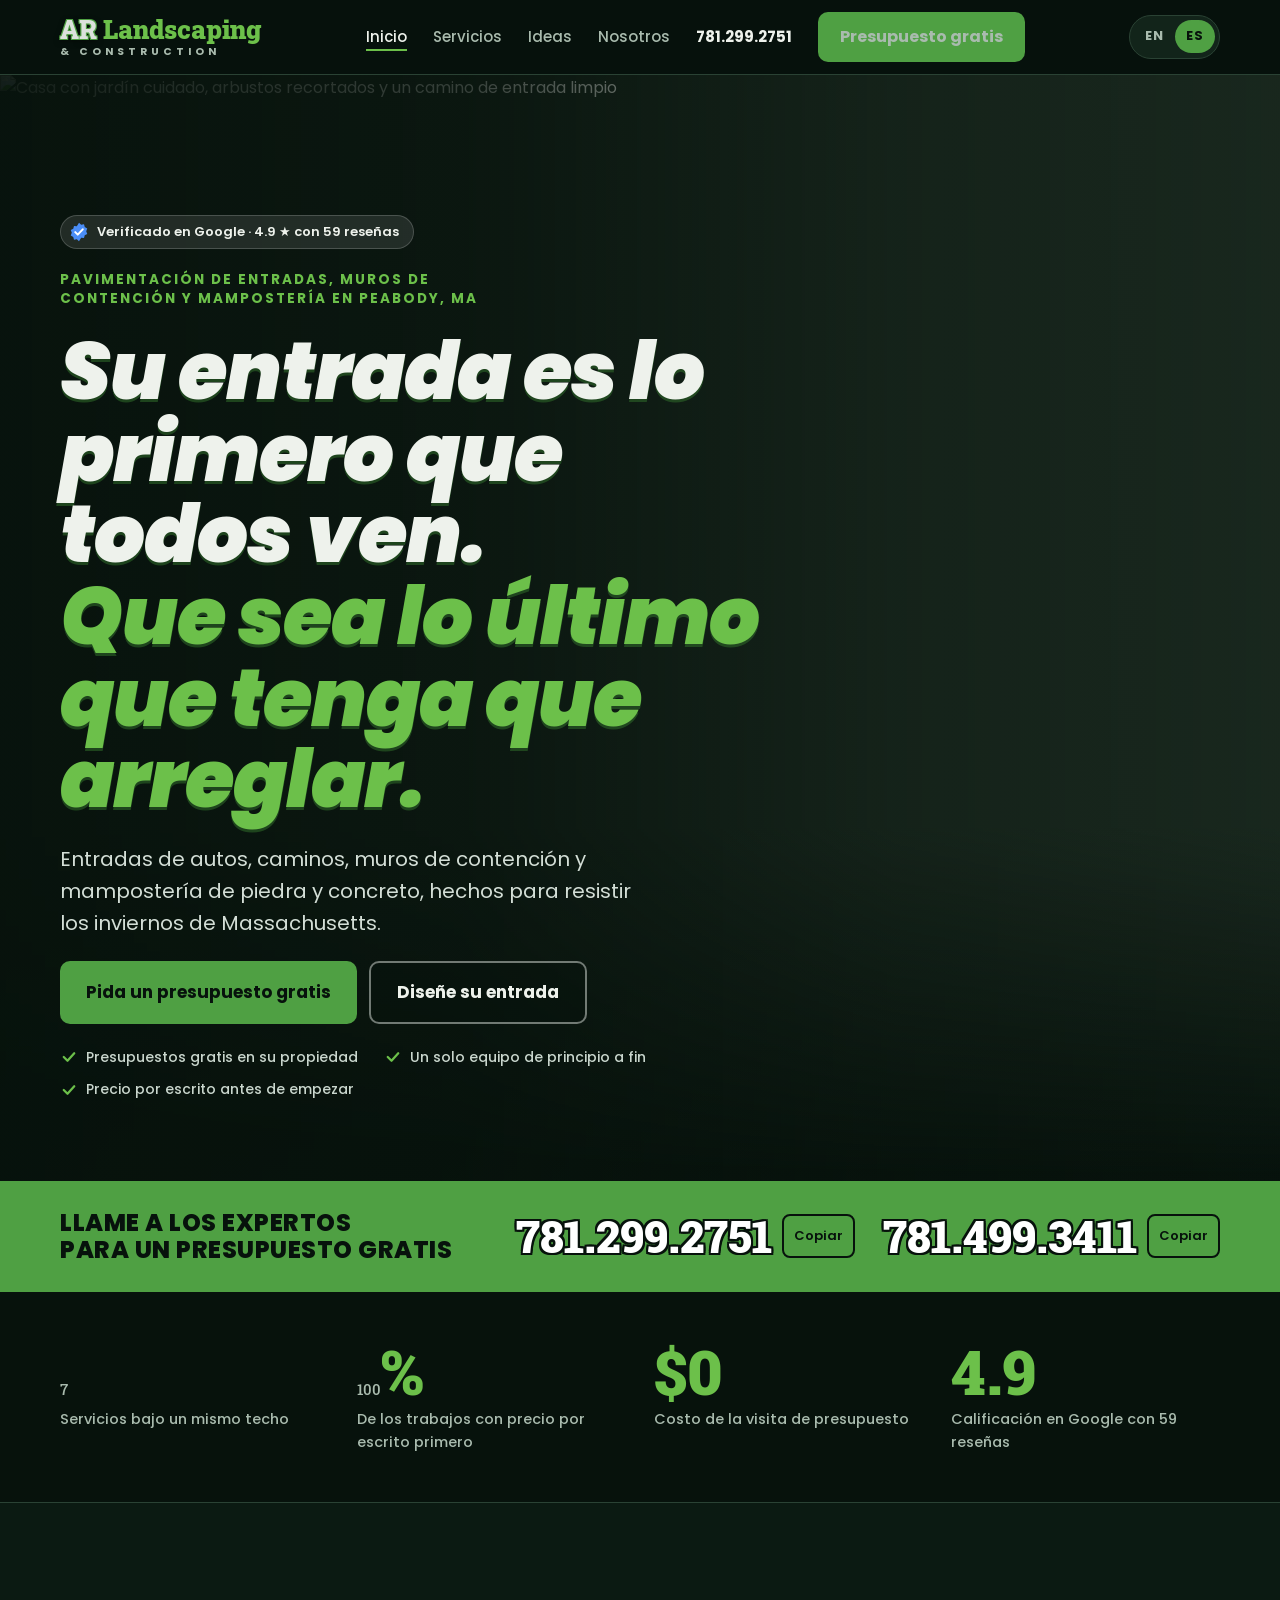
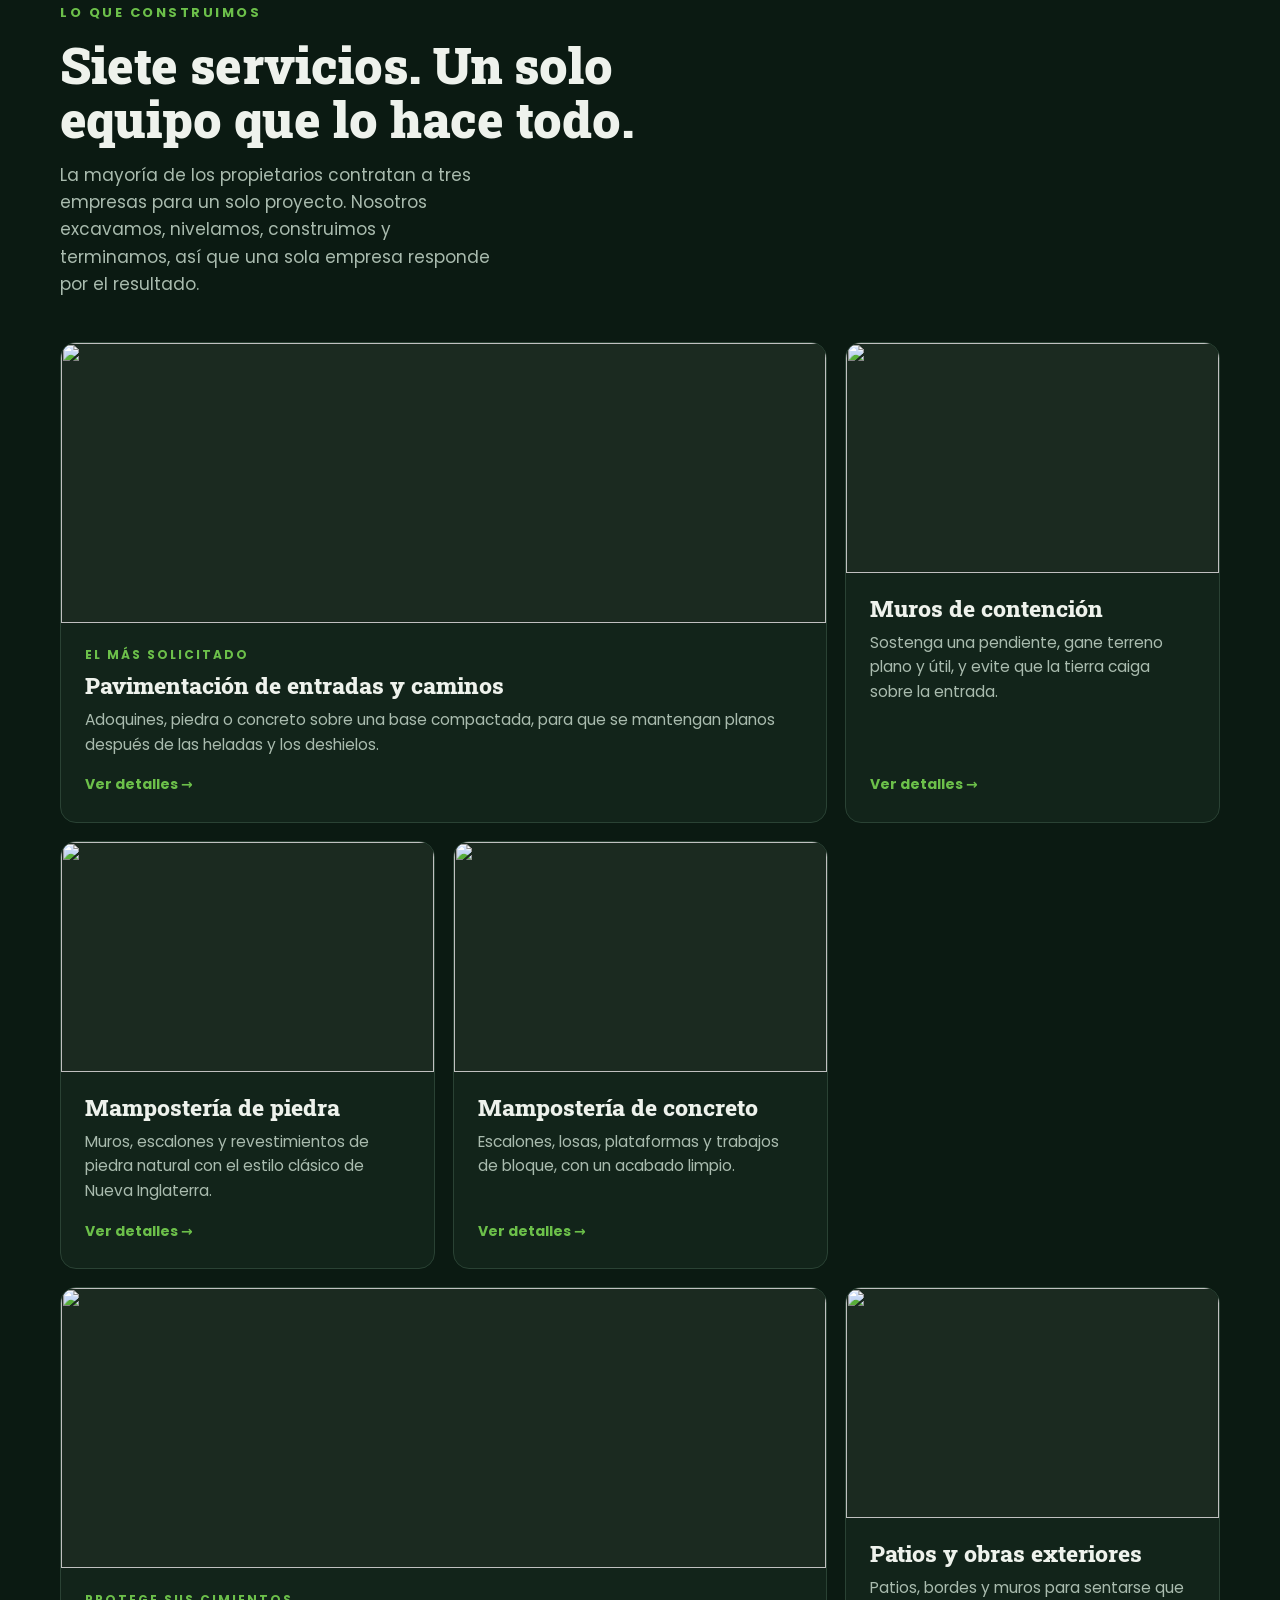
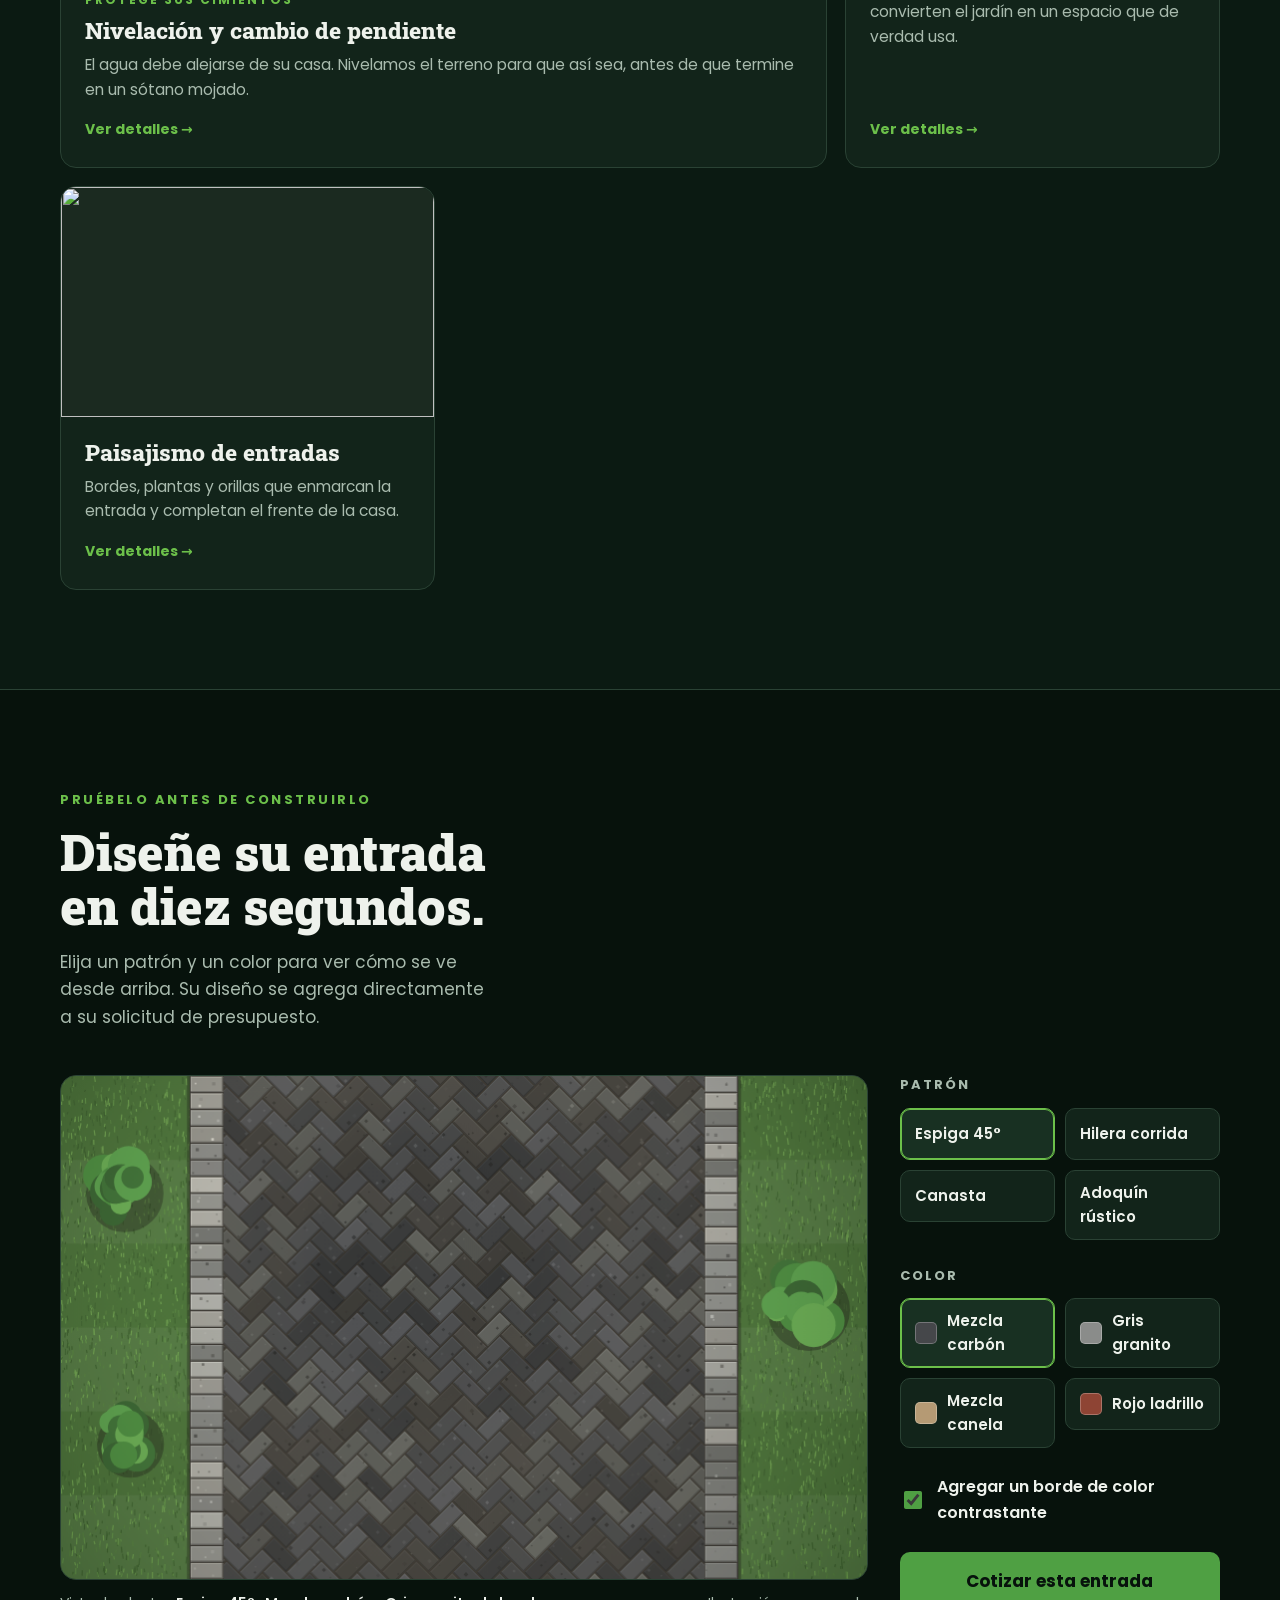
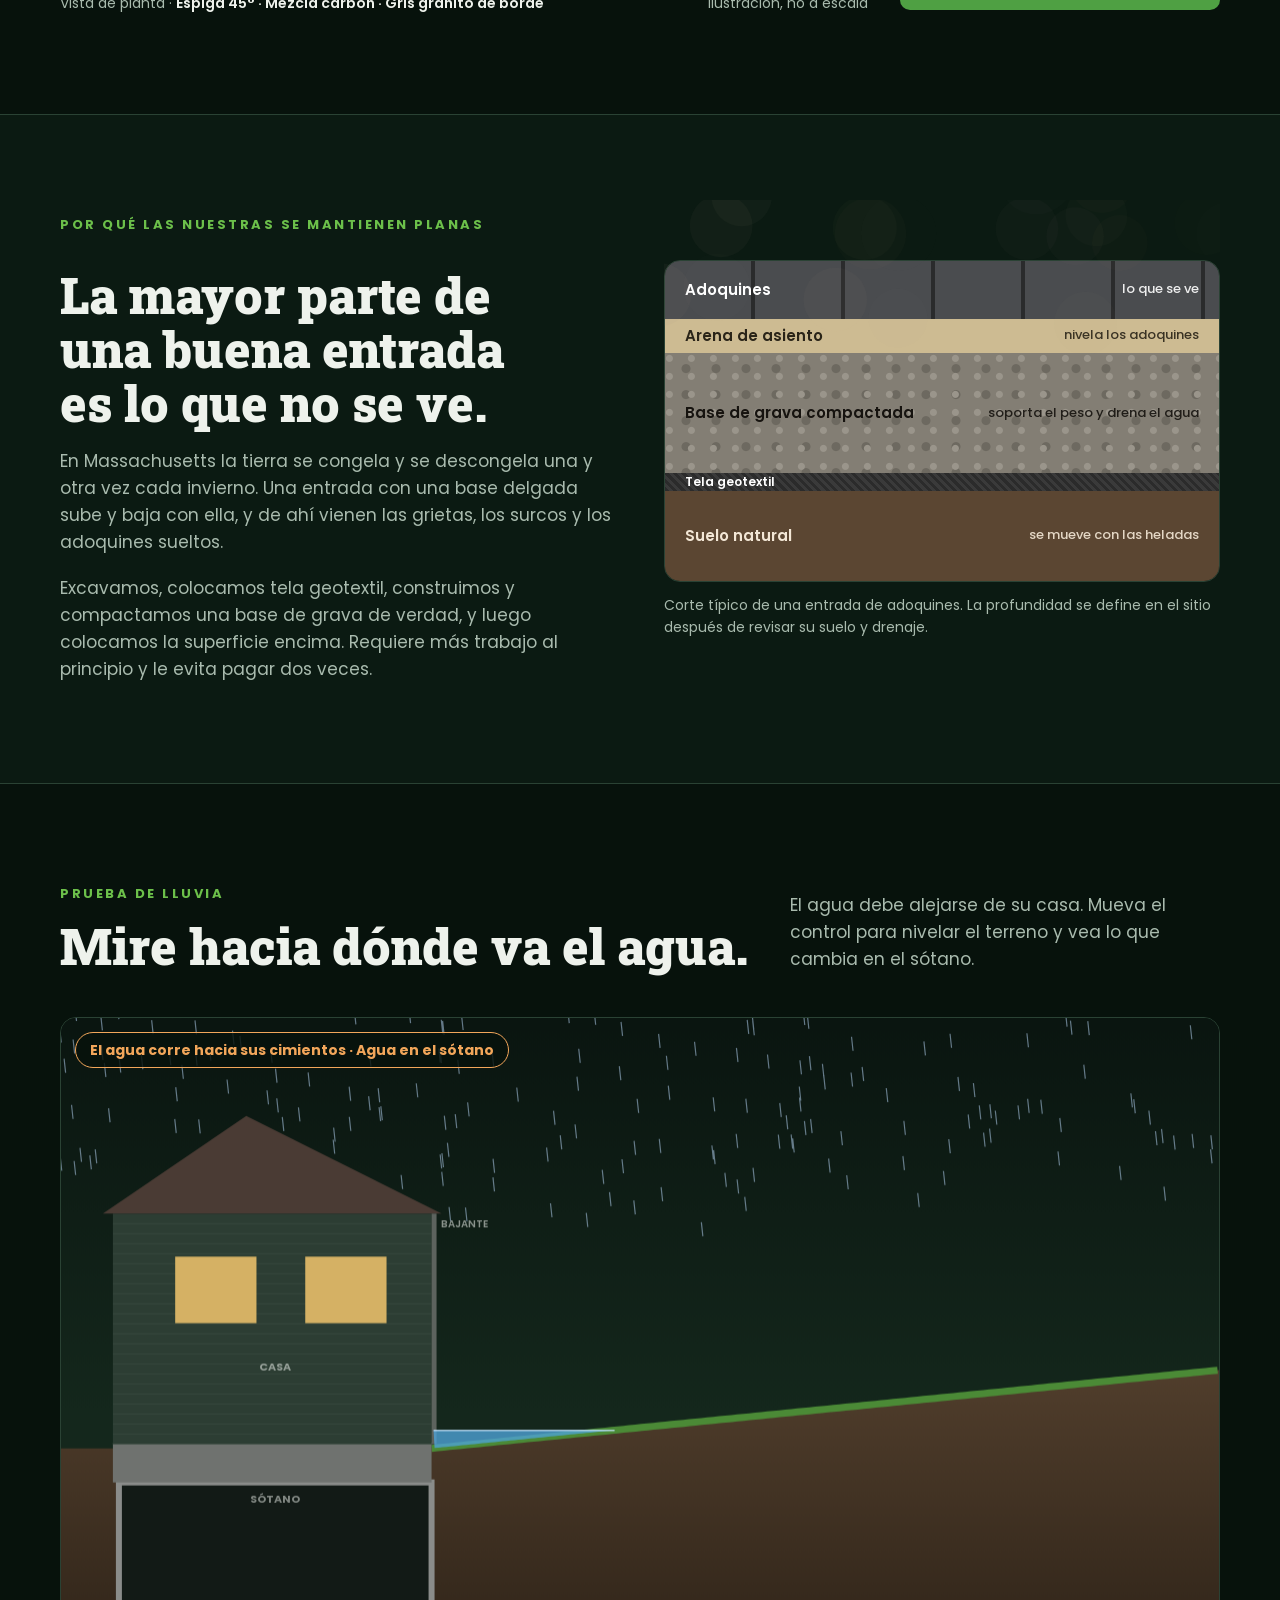
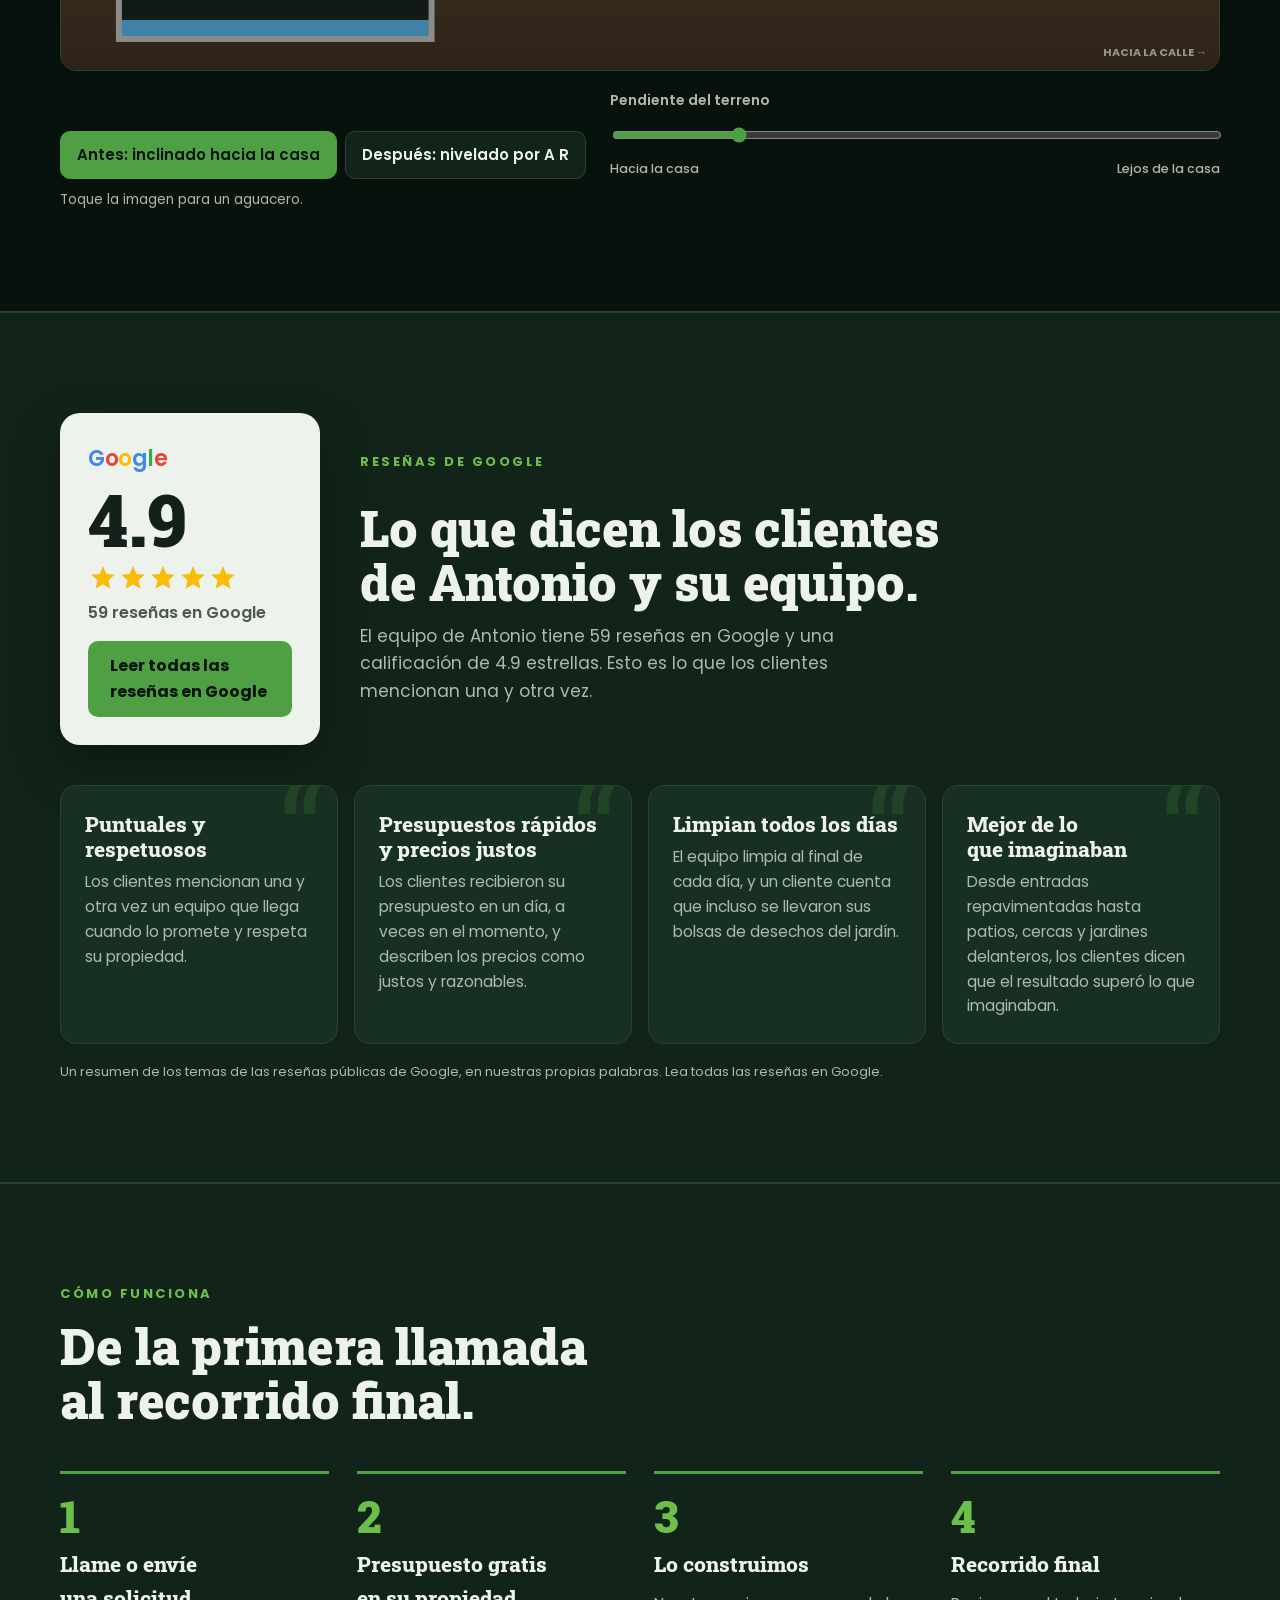
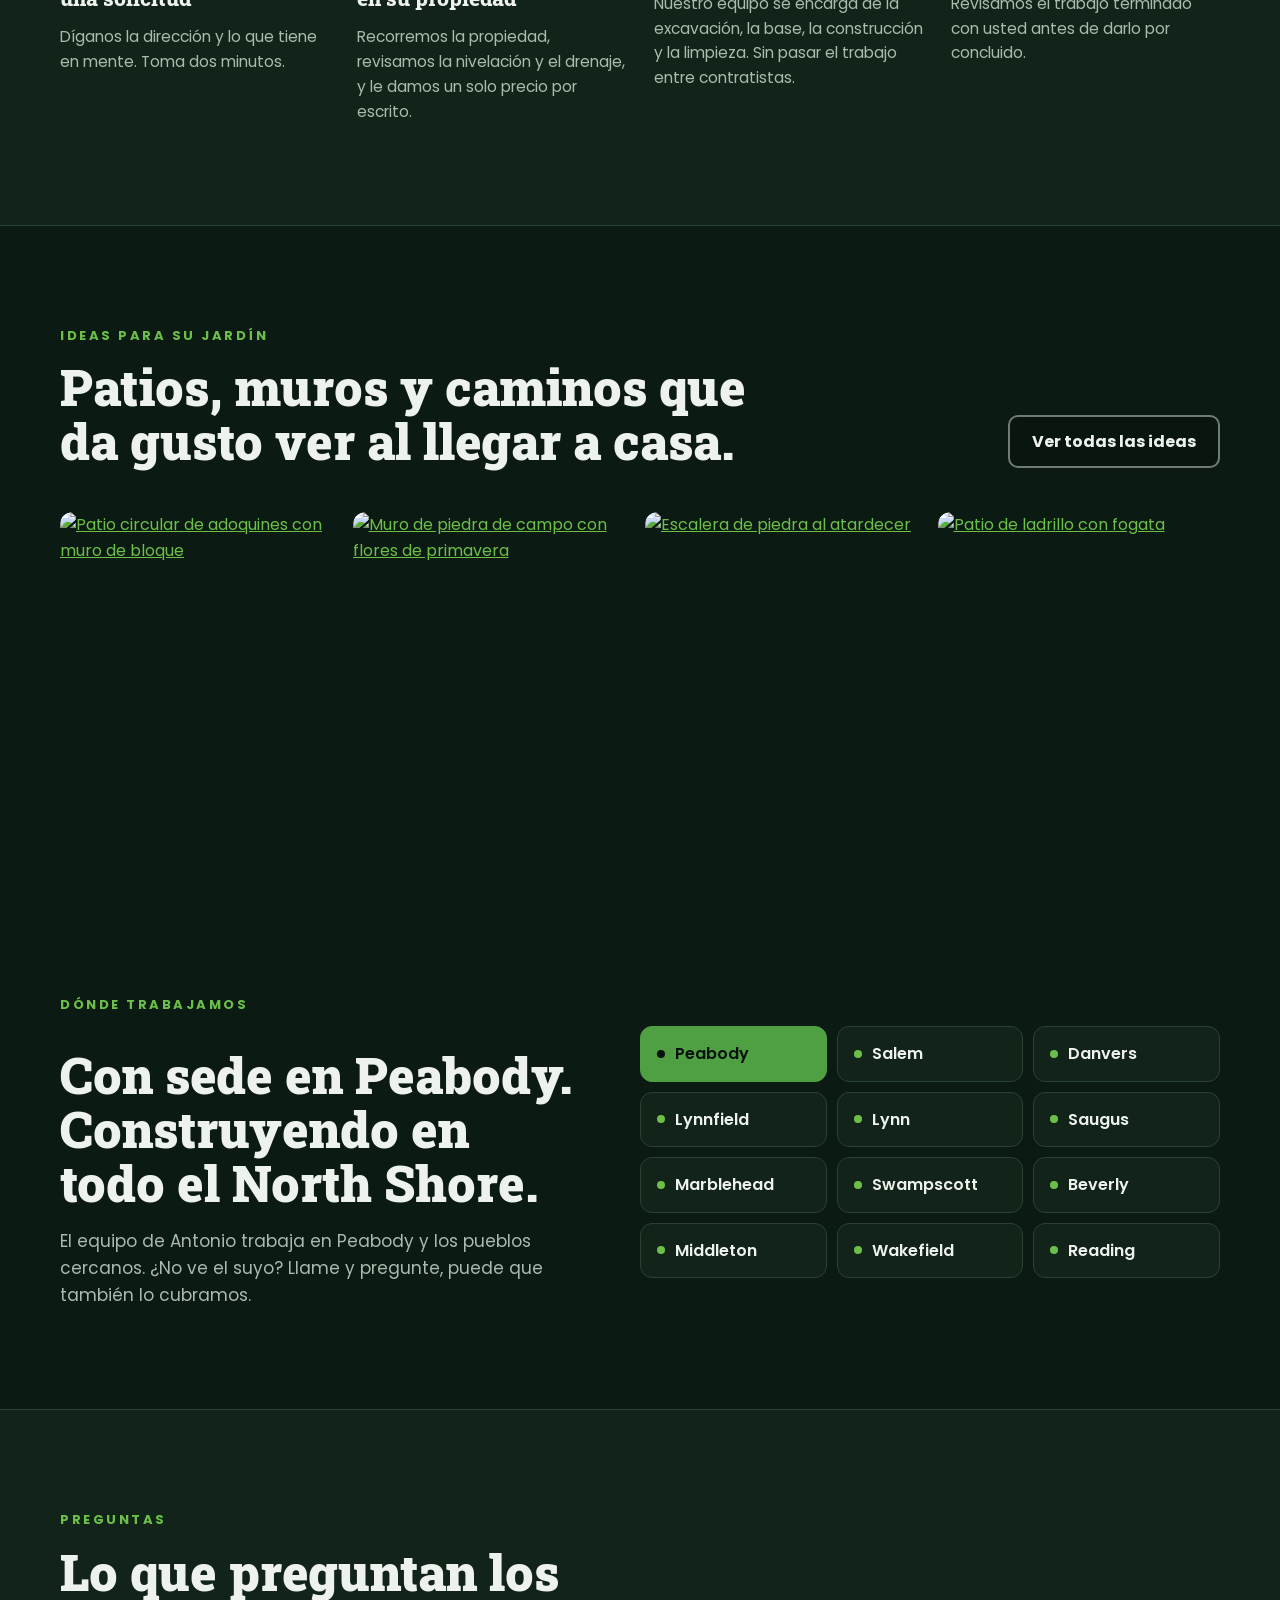
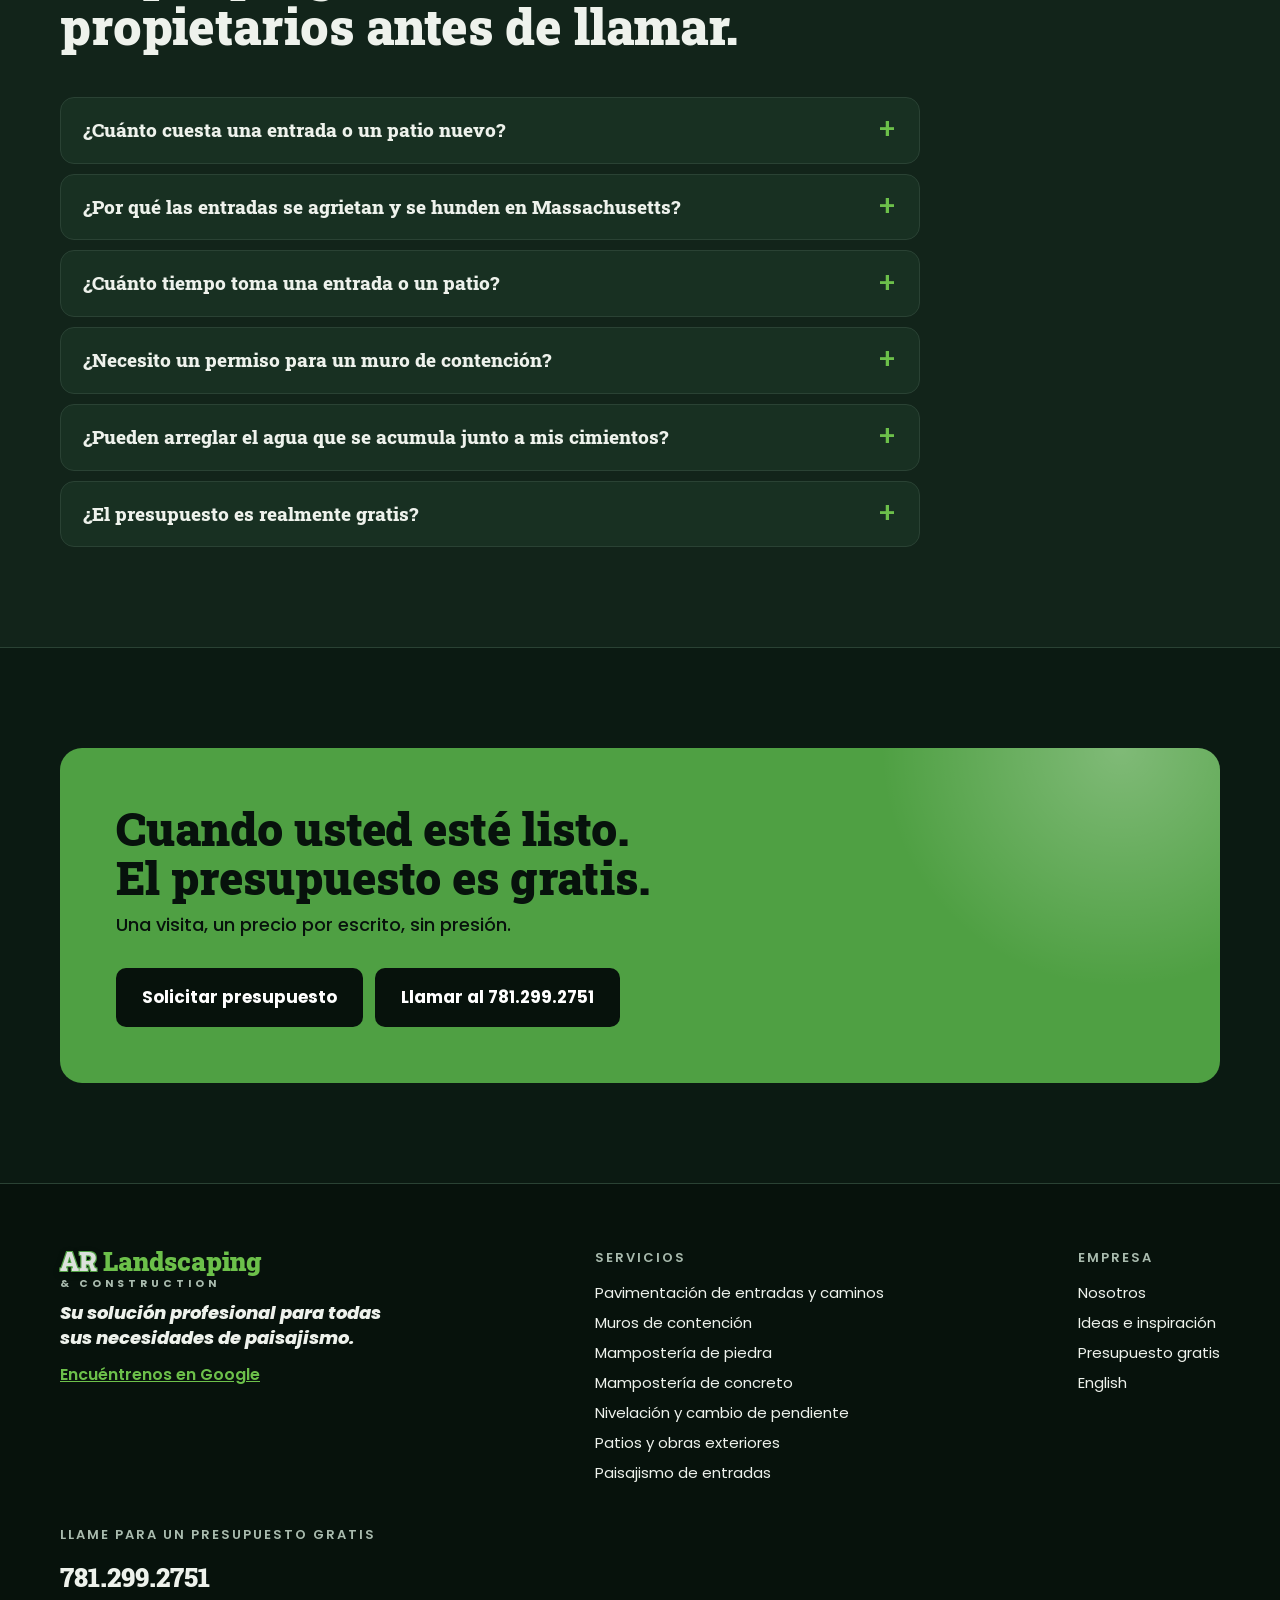
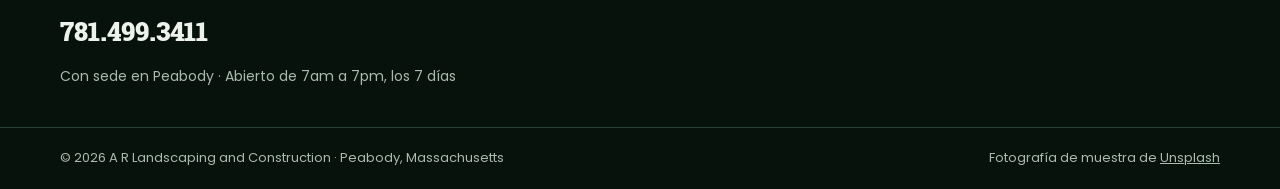
==== commit 9a5160d6: "Local SEO: keyword titles and H1, service areas, FAQ with schema, canonical URLs, sitemap, robots Co" ====
--- a/es/index.html
+++ b/es/index.html
@@ -3,16 +3,17 @@
 <head>
 <meta charset="utf-8">
 <meta name="viewport" content="width=device-width, initial-scale=1, viewport-fit=cover">
-<title>A R Landscaping &amp; Construction | Entradas, muros y mampostería de piedra en Massachusetts</title>
-<meta name="description" content="Pavimentación de entradas, muros de contención, mampostería de piedra y concreto, nivelación y patios en Massachusetts. Llame al 781.299.2751 para un presupuesto gratis.">
+<title>Pavimentación de entradas y mampostería en Peabody, MA | A R Landscaping &amp; Construction</title>
+<meta name="description" content="Pavimentación de entradas, muros de contención, mampostería de piedra y concreto y nivelación de terrenos en Peabody y el North Shore. Calificación de 4.9 en Google. Presupuestos gratis: 781.299.2751.">
 <meta name="theme-color" content="#07120C">
-<link rel="alternate" hreflang="en" href="https://lunadigital26.github.io/ar-landscaping/index.html">
-<link rel="alternate" hreflang="es" href="https://lunadigital26.github.io/ar-landscaping/es/index.html">
-<link rel="alternate" hreflang="x-default" href="https://lunadigital26.github.io/ar-landscaping/index.html">
+<link rel="canonical" href="https://lunadigital26.github.io/ar-landscaping/es/">
+<link rel="alternate" hreflang="en" href="https://lunadigital26.github.io/ar-landscaping/">
+<link rel="alternate" hreflang="es" href="https://lunadigital26.github.io/ar-landscaping/es/">
+<link rel="alternate" hreflang="x-default" href="https://lunadigital26.github.io/ar-landscaping/">
 <meta property="og:type" content="website">
 <meta property="og:locale" content="es_US">
-<meta property="og:title" content="A R Landscaping &amp; Construction | Entradas, muros y mampostería de piedra en Massachusetts">
-<meta property="og:description" content="Pavimentación de entradas, muros de contención, mampostería de piedra y concreto, nivelación y patios en Massachusetts. Llame al 781.299.2751 para un presupuesto gratis.">
+<meta property="og:title" content="Pavimentación de entradas y mampostería en Peabody, MA | A R Landscaping &amp; Construction">
+<meta property="og:description" content="Pavimentación de entradas, muros de contención, mampostería de piedra y concreto y nivelación de terrenos en Peabody y el North Shore. Calificación de 4.9 en Google. Presupuestos gratis: 781.299.2751.">
 <meta property="og:image" content="https://images.unsplash.com/photo-1777428762767-e3a797da389a?auto=format,compress&fit=crop&w=1200&q=50">
 <link rel="icon" href="data:image/svg+xml,%3Csvg xmlns='http://www.w3.org/2000/svg' viewBox='0 0 64 64'%3E%3Crect width='64' height='64' rx='12' fill='%2307120C'/%3E%3Ctext x='32' y='43' font-family='Georgia,serif' font-weight='900' font-size='30' text-anchor='middle' fill='%23DCE1DC' stroke='%234FA043' stroke-width='1.5'%3EAR%3C/text%3E%3C/svg%3E">
 <link rel="preconnect" href="https://fonts.googleapis.com">
@@ -21,8 +22,9 @@
 <link rel="preload" as="style" href="https://fonts.googleapis.com/css2?family=Poppins:ital,wght@0,400;0,500;0,600;0,700;0,800;1,800;1,900&family=Roboto+Slab:wght@700;800;900&display=swap" onload="this.onload=null;this.rel='stylesheet'">
 <noscript><link rel="stylesheet" href="https://fonts.googleapis.com/css2?family=Poppins:ital,wght@0,400;0,500;0,600;0,700;0,800;1,800;1,900&family=Roboto+Slab:wght@700;800;900&display=swap"></noscript>
 <link rel="preload" as="image" imagesrcset="https://images.unsplash.com/photo-1777428762767-e3a797da389a?auto=format,compress&fit=crop&w=360&q=50 360w, https://images.unsplash.com/photo-1777428762767-e3a797da389a?auto=format,compress&fit=crop&w=480&q=50 480w, https://images.unsplash.com/photo-1777428762767-e3a797da389a?auto=format,compress&fit=crop&w=640&q=50 640w, https://images.unsplash.com/photo-1777428762767-e3a797da389a?auto=format,compress&fit=crop&w=800&q=50 800w, https://images.unsplash.com/photo-1777428762767-e3a797da389a?auto=format,compress&fit=crop&w=1080&q=50 1080w, https://images.unsplash.com/photo-1777428762767-e3a797da389a?auto=format,compress&fit=crop&w=1440&q=50 1440w, https://images.unsplash.com/photo-1777428762767-e3a797da389a?auto=format,compress&fit=crop&w=1800&q=50 1800w" imagesizes="100vw" fetchpriority="high">
-<style>:root{--ink:#07120C; --ground:#0B1A12; --panel:#12241A; --panel-2:#183022; --line:#2A4234;--fg:#EEF2EC; --muted:#A9BBAE; --green:#4FA043; --green-hi:#6CC04A; --silver:#DCE1DC;--paper:#F3F5F0; --paper-ink:#14201A; --paper-muted:#4A5A50;--display:'Roboto Slab', Georgia, 'Times New Roman', serif;--body:'Poppins', 'Segoe UI', system-ui, -apple-system, sans-serif;--radius:16px; --max:1200px;color-scheme:dark;}*{box-sizing:border-box}html{scroll-behavior:smooth;-webkit-text-size-adjust:100%}@media (prefers-reduced-motion:reduce){html{scroll-behavior:auto}*,*::before,*::after{transition:none!important;animation:none!important}}body{margin:0;background:var(--ground);color:var(--fg);font-family:var(--body);font-size:16px;line-height:1.6;-webkit-font-smoothing:antialiased}img{max-width:100%;display:block}[hidden]{display:none!important}a{color:var(--green-hi)}h1,h2,h3{text-wrap:balance;margin:0}p{margin:0}.wrap{max-width:var(--max);margin:0 auto;padding-left:max(20px,env(safe-area-inset-left,0px));padding-right:max(20px,env(safe-area-inset-right,0px))}:focus-visible{outline:3px solid var(--green-hi);outline-offset:3px;border-radius:4px}.skip{position:absolute;left:-9999px;top:8px;z-index:100;background:var(--green);color:var(--ink);padding:10px 16px;border-radius:8px;font-weight:700}.skip:focus{left:16px}.wm{display:inline-flex;flex-direction:column;line-height:1;text-decoration:none;color:var(--fg)}.wm-top{font-family:var(--display);font-weight:900;font-size:26px;white-space:nowrap}.wm-ar{color:var(--silver);text-shadow:1px 1px 0 var(--green),-1px -1px 0 var(--green),1px -1px 0 var(--green),-1px 1px 0 var(--green),0 2px 6px rgba(0,0,0,.6)}.wm-l{color:var(--green-hi)}.wm-c{font-size:10.5px;font-weight:700;letter-spacing:4px;text-transform:uppercase;color:var(--muted);margin-top:5px}.hdr{position:sticky;top:0;z-index:50;background:rgba(7,18,12,.94);backdrop-filter:blur(10px);-webkit-backdrop-filter:blur(10px);border-bottom:1px solid var(--line)}.hdr .wrap{display:flex;align-items:center;justify-content:space-between;gap:16px;padding-block:12px}.nav{display:flex;align-items:center;gap:26px;font-size:15px;font-weight:500}.nav a{color:var(--muted);text-decoration:none}.nav a:hover,.nav a[aria-current="page"]{color:var(--fg)}.nav a[aria-current="page"]{box-shadow:0 2px 0 var(--green-hi)}.nav .num{color:var(--fg);font-weight:700;font-variant-numeric:tabular-nums}.hdr-tools{display:flex;align-items:center;gap:10px;order:3}.lang{display:inline-flex;align-items:center;min-height:44px;padding:4px;border-radius:999px;border:1.5px solid var(--line);background:var(--panel);text-decoration:none;font-weight:700;font-size:13px;letter-spacing:1px}.lang span{padding:6px 11px;border-radius:999px;color:var(--muted)}.lang span.on{background:var(--green);color:var(--ink)}.lang:hover{border-color:var(--green-hi)}@media (max-width:420px){.wm-top{font-size:21px}.wm-c{letter-spacing:3px}.lang span{padding:6px 9px}}.menu-btn{display:none;min-width:48px;min-height:48px;border-radius:10px;border:1.5px solid var(--line);background:var(--panel);color:var(--fg);cursor:pointer;align-items:center;justify-content:center}@media (max-width:960px){.menu-btn{display:inline-flex}.nav{position:absolute;left:0;right:0;top:100%;flex-direction:column;align-items:stretch;gap:0;background:var(--ink);border-bottom:1px solid var(--line);padding:8px max(20px,env(safe-area-inset-left,0px)) 20px;display:none}.nav.open{display:flex}.nav a{padding:14px 0;border-bottom:1px solid var(--line);font-size:17px}.nav a[aria-current="page"]{box-shadow:none;color:var(--green-hi)}.nav .btn{margin-top:14px;border-bottom:0}}.btn{display:inline-flex;align-items:center;justify-content:center;gap:10px;min-height:48px;padding:12px 22px;border-radius:10px;font-family:var(--body);font-weight:700;font-size:16px;text-decoration:none;border:0;cursor:pointer;transition:transform .15s ease,background .15s ease,border-color .15s ease}.btn:hover{transform:translateY(-1px)}.btn-green{background:var(--green);color:var(--ink)}.btn-green:hover{background:var(--green-hi)}.btn-ghost{background:rgba(7,18,12,.35);color:var(--fg);border:2px solid rgba(220,225,220,.5)}.btn-ghost:hover{border-color:var(--green-hi)}.btn-lg{font-size:17px;padding:16px 26px;min-height:56px}.hero{position:relative;overflow:hidden;background:#1b2a20;display:flex;align-items:flex-end;min-height:min(760px,92vh)}.hero>img{position:absolute;inset:0;width:100%;height:100%;object-fit:cover;animation:slowzoom 18s ease-out both}@keyframes slowzoom{from{scale:1.1}to{scale:1}}.hero::after{content:"";position:absolute;inset:0;background:linear-gradient(90deg,rgba(7,18,12,.94) 0%,rgba(7,18,12,.8) 36%,rgba(7,18,12,.3) 70%,rgba(7,18,12,.1) 100%),linear-gradient(0deg,rgba(7,18,12,1) 0%,rgba(7,18,12,0) 32%)}.hero .wrap{position:relative;z-index:2;width:100%;padding-block:140px 80px}.hero-copy{max-width:700px;display:flex;flex-direction:column;gap:22px}.verified{display:inline-flex;align-items:center;gap:8px;background:rgba(255,255,255,.1);border:1px solid rgba(255,255,255,.18);border-radius:999px;padding:6px 14px 6px 8px;font-size:13px;font-weight:600;width:max-content;max-width:100%}.hero h1{font-style:italic;font-weight:900;font-size:clamp(40px,6.4vw,80px);line-height:1.02;letter-spacing:-1px;text-shadow:0 3px 0 rgba(47,107,42,.55)}.hero h1 em{display:block;color:var(--green-hi)}.lede{font-size:clamp(17px,1.6vw,20px);color:#D3DED6;max-width:580px}.ctas{display:flex;flex-wrap:wrap;gap:12px}.trust{display:flex;flex-wrap:wrap;gap:10px 26px;font-size:14px;color:#C9D6CD;font-weight:500}.trust span{display:inline-flex;align-items:center;gap:8px}.banner{position:relative;overflow:hidden;min-height:380px;display:flex;align-items:flex-end;background:#1b2a20}.banner>img{position:absolute;inset:0;width:100%;height:100%;object-fit:cover}.banner::after{content:"";position:absolute;inset:0;background:linear-gradient(0deg,rgba(7,18,12,.98) 0%,rgba(7,18,12,.55) 55%,rgba(7,18,12,.35) 100%)}.banner .wrap{position:relative;z-index:2;width:100%;padding-block:120px 48px;display:flex;flex-direction:column;gap:14px}.banner h1{font-family:var(--display);font-weight:900;font-size:clamp(36px,5vw,62px);line-height:1.05;max-width:820px}.banner p{color:#D3DED6;font-size:18px;max-width:640px}.band{background:var(--green);color:var(--ink)}.band .wrap{display:flex;flex-wrap:wrap;align-items:center;justify-content:space-between;gap:20px 40px;padding-block:28px}.band-label{font-weight:800;font-size:clamp(18px,2vw,24px);line-height:1.15;text-transform:uppercase;letter-spacing:.5px}.phones{display:flex;flex-wrap:wrap;gap:12px 28px}.phone{display:flex;align-items:center;gap:10px}.phone a{font-family:var(--display);font-weight:900;font-size:clamp(30px,3.6vw,44px);line-height:1;color:#fff;text-decoration:none;font-variant-numeric:tabular-nums;text-shadow:2px 2px 0 var(--ink),-2px -2px 0 var(--ink),2px -2px 0 var(--ink),-2px 2px 0 var(--ink),0 2px 0 var(--ink),2px 0 0 var(--ink),-2px 0 0 var(--ink),0 -2px 0 var(--ink)}.copy{min-width:44px;min-height:44px;border-radius:8px;border:2px solid var(--ink);background:transparent;color:var(--ink);font:600 13px var(--body);cursor:pointer;padding:0 10px}.copy:hover{background:rgba(7,18,12,.12)}.sec{padding-block:100px}.sec.alt{background:var(--panel);border-block:1px solid var(--line)}.sec.deep{background:var(--ink);border-block:1px solid var(--line)}.sec-head{display:flex;flex-wrap:wrap;justify-content:space-between;align-items:flex-end;gap:16px 40px;margin-bottom:44px}.sec-head h2,.h2{font-family:var(--display);font-weight:900;font-size:clamp(32px,4vw,50px);line-height:1.08;max-width:720px}.sec-head p{color:var(--muted);max-width:430px;font-size:17px}.kicker{display:block;font-size:13px;font-weight:700;letter-spacing:2.5px;text-transform:uppercase;color:var(--green-hi);margin-bottom:14px}.muted{color:var(--muted)}.svc-grid{display:grid;grid-template-columns:1fr;gap:18px}@media (min-width:680px){.svc-grid{grid-template-columns:repeat(2,minmax(0,1fr))}.svc-grid .svc:last-child{grid-column:span 2}}@media (min-width:1020px){.svc-grid{grid-template-columns:repeat(3,minmax(0,1fr))}.svc-grid .svc:last-child{grid-column:auto}.svc.wide{grid-column:span 2}}.svc{position:relative;background:var(--panel);border:1px solid var(--line);border-radius:var(--radius);overflow:hidden;display:flex;flex-direction:column;text-decoration:none;color:var(--fg);transition:border-color .2s ease,transform .2s ease}.svc:hover{border-color:var(--green);transform:translateY(-2px)}.svc .ph{height:230px;overflow:hidden;background:#1b2a20}.svc.wide .ph{height:280px}.svc .ph img{width:100%;height:100%;object-fit:cover;transition:transform .5s ease}.svc:hover .ph img{transform:scale(1.05)}.svc-body{padding:22px 24px 26px;display:flex;flex-direction:column;gap:8px;flex:1}.svc h3{font-family:var(--display);font-weight:800;font-size:23px;line-height:1.2}.svc p{color:var(--muted);font-size:15.5px}.svc .more{margin-top:auto;padding-top:8px;font-weight:700;font-size:14px;color:var(--green-hi)}.tag{font-size:12px;font-weight:700;letter-spacing:2px;text-transform:uppercase;color:var(--green-hi)}.dz{display:flex;flex-wrap:wrap;gap:32px;align-items:flex-start}.dz-preview{flex:999 1 560px;min-width:0;display:flex;flex-direction:column;gap:12px}.dz-preview canvas{width:100%;aspect-ratio:16/10;border-radius:var(--radius);display:block;background:#2f4a2a;border:1px solid var(--line)}.dz-cap{display:flex;flex-wrap:wrap;justify-content:space-between;gap:8px;font-size:14px;color:var(--muted)}.dz-cap strong{color:var(--fg);font-weight:600}.dz-controls{flex:1 1 320px;min-width:0;display:flex;flex-direction:column;gap:26px}fieldset{border:0;margin:0;padding:0}legend{font-size:13px;font-weight:700;letter-spacing:2px;text-transform:uppercase;color:var(--muted);padding:0;margin-bottom:12px}.opts{display:grid;grid-template-columns:repeat(2,minmax(0,1fr));gap:10px}.opt{position:relative}.opt input{position:absolute;opacity:0;inset:0;width:100%;height:100%;margin:0;cursor:pointer}.opt label{display:flex;align-items:center;gap:10px;min-height:52px;padding:10px 14px;border-radius:10px;border:1.5px solid var(--line);background:var(--panel);font-weight:600;font-size:15px;cursor:pointer}.opt input:checked+label{border-color:var(--green-hi);background:var(--panel-2);box-shadow:inset 0 0 0 1px var(--green-hi)}.opt input:focus-visible+label{outline:3px solid var(--green-hi);outline-offset:2px}.sw{width:22px;height:22px;border-radius:5px;flex:none;border:1px solid rgba(255,255,255,.25)}.toggle{display:flex;align-items:center;gap:12px;font-weight:600;min-height:44px;cursor:pointer}.toggle input{width:22px;height:22px;accent-color:var(--green)}.split{display:flex;flex-wrap:wrap;gap:48px;align-items:center}.split>*{flex:1 1 440px;min-width:0}.prose{display:flex;flex-direction:column;gap:18px}.prose p{color:var(--muted);font-size:17px;max-width:560px}.layers{display:flex;flex-direction:column;border-radius:var(--radius);overflow:hidden;border:1px solid var(--line)}.layer{display:flex;align-items:center;justify-content:space-between;gap:16px;padding:0 20px;font-weight:600;font-size:15px}.layer small{font-weight:500;opacity:.9;font-size:13px;text-align:right}.l1{height:58px;background:repeating-linear-gradient(90deg,#4a4c4f 0 86px,#2a2b2c 86px 90px);color:#fff}.l2{height:34px;background:#cdbb92;color:#2a2418}.l3{height:120px;background:radial-gradient(circle at 20% 30%,#9a958b 0 3px,transparent 4px) 0 0/22px 18px,radial-gradient(circle at 70% 60%,#6d6960 0 4px,transparent 5px) 0 0/30px 26px,#837e74;color:#16130f}.l4{height:18px;background:repeating-linear-gradient(45deg,#2b2b2b 0 3px,#3a3a3a 3px 6px);color:#fff;font-size:12px}.l5{height:90px;background:#5b4632;color:#f3e7d6}.fig-cap{margin-top:12px;font-size:14px;color:var(--muted)}.steps{display:grid;grid-template-columns:repeat(auto-fit,minmax(230px,1fr));gap:28px}.step{border-top:3px solid var(--green);padding-top:20px;display:flex;flex-direction:column;gap:10px}.step b{font-family:var(--display);font-weight:900;font-size:44px;line-height:1;color:var(--green-hi)}.step h3{font-family:var(--display);font-weight:800;font-size:21px}.step p{color:var(--muted);font-size:15.5px}.strip{display:grid;grid-template-columns:repeat(4,minmax(0,1fr));gap:10px}@media (max-width:820px){.strip{grid-template-columns:repeat(2,minmax(0,1fr))}}.strip img{width:100%;aspect-ratio:1/1;object-fit:cover;border-radius:12px}.filters{display:flex;flex-wrap:wrap;gap:8px;margin-bottom:28px}.filters button{min-height:44px;padding:8px 18px;border-radius:999px;border:1.5px solid var(--line);background:var(--panel);color:var(--fg);font:600 15px var(--body);cursor:pointer}.filters button[aria-pressed="true"]{background:var(--green);border-color:var(--green);color:var(--ink)}.gal{columns:3 300px;column-gap:14px}.gal figure{break-inside:avoid;margin:0 0 14px;border-radius:14px;overflow:hidden;background:var(--panel);border:1px solid var(--line)}.gal img{width:100%;height:auto}.gal figcaption{padding:12px 16px;font-size:14px;color:var(--muted);display:flex;justify-content:space-between;gap:12px}.gal figcaption b{color:var(--fg);font-weight:600}.row{display:flex;flex-wrap:wrap;gap:48px;align-items:center;padding-block:72px;border-bottom:1px solid var(--line);scroll-margin-top:90px}.row:nth-child(even){flex-direction:row-reverse}.row>*{flex:1 1 440px;min-width:0}.row .ph{border-radius:var(--radius);overflow:hidden;aspect-ratio:4/3;max-width:100%;background:#1b2a20}.row .ph img{width:100%;height:100%;object-fit:cover}.row h2{font-family:var(--display);font-weight:900;font-size:clamp(28px,3.2vw,40px);line-height:1.1}.row .prose ul{margin:0;padding:0;list-style:none;display:flex;flex-direction:column;gap:10px}.checks li{display:flex;gap:12px;align-items:flex-start}.checks li::before{content:"";flex:none;width:20px;height:20px;margin-top:4px;background:no-repeat center/contain url("data:image/svg+xml,%3Csvg xmlns='http://www.w3.org/2000/svg' viewBox='0 0 24 24' fill='none' stroke='%236CC04A' stroke-width='3' stroke-linecap='round' stroke-linejoin='round'%3E%3Cpath d='M5 12l5 5 9-10'/%3E%3C/svg%3E")}.values{display:grid;grid-template-columns:repeat(auto-fit,minmax(260px,1fr));gap:18px}.value{background:var(--panel);border:1px solid var(--line);border-radius:var(--radius);padding:28px;display:flex;flex-direction:column;gap:10px}.value h3{font-family:var(--display);font-weight:800;font-size:22px}.value p{color:var(--muted)}.proof{background:var(--panel);border:1px solid var(--line);border-radius:18px;padding:36px;display:flex;flex-wrap:wrap;align-items:center;justify-content:space-between;gap:24px}.proof h3{font-family:var(--display);font-weight:900;font-size:clamp(24px,3vw,34px);line-height:1.15;max-width:640px}.proof p{color:var(--muted);margin-top:8px}.cta{position:relative;overflow:hidden;border-radius:22px;background:var(--green);color:var(--ink);padding:56px;display:flex;flex-wrap:wrap;gap:28px;align-items:center;justify-content:space-between}.cta h2{font-family:var(--display);font-weight:900;font-size:clamp(30px,3.6vw,46px);line-height:1.05;max-width:620px}.cta p{font-weight:500;font-size:18px;margin-top:10px}.cta .btn-dark{background:var(--ink);color:#fff}.cta .btn-dark:hover{background:#000}.est{display:flex;flex-wrap:wrap;gap:48px;align-items:flex-start}.est-copy{flex:1 1 360px;min-width:0;display:flex;flex-direction:column;gap:18px}.est-copy p{color:var(--muted);font-size:17px}form.card{flex:1 1 440px;min-width:0;background:var(--paper);color:var(--paper-ink);border-radius:18px;padding:32px;display:flex;flex-direction:column;gap:16px;color-scheme:light}form.card h2{font-family:var(--display);font-weight:900;font-size:28px}.row2{display:grid;grid-template-columns:repeat(auto-fit,minmax(180px,1fr));gap:14px}.fld{display:flex;flex-direction:column;gap:6px;font-size:14px;font-weight:600}.fld input,.fld select,.fld textarea{font:inherit;font-weight:400;font-size:16px;padding:12px 14px;border:1.5px solid #B4C0B7;border-radius:10px;background:#fff;color:var(--paper-ink);min-height:48px}.fld textarea{min-height:110px;resize:vertical}.fld input:focus,.fld select:focus,.fld textarea:focus{outline:3px solid var(--green);outline-offset:1px;border-color:var(--green)}.hp{position:absolute;left:-9999px}.err{color:#9B1C1C;font-size:14px;font-weight:600}.done{background:#E3F1DD;border:1.5px solid var(--green);border-radius:12px;padding:18px;display:flex;flex-direction:column;gap:6px;font-size:15px}.done strong{font-size:18px}.fine{font-size:13px;color:var(--paper-muted);text-align:center}.contact-cards{display:flex;flex-direction:column;gap:12px}.ccard{background:var(--panel);border:1px solid var(--line);border-radius:14px;padding:18px 20px;display:flex;justify-content:space-between;align-items:center;gap:12px;flex-wrap:wrap}.ccard a{font-family:var(--display);font-weight:900;font-size:28px;color:var(--fg);text-decoration:none;font-variant-numeric:tabular-nums}.ccard span{color:var(--muted);font-size:14px}footer{background:var(--ink);border-top:1px solid var(--line)}.ft{padding-block:64px 40px;display:flex;flex-wrap:wrap;gap:40px;justify-content:space-between}.ft-col{display:flex;flex-direction:column;gap:12px;min-width:0}.ft-col h4,.ft-col .ft-h{font-family:var(--body);font-weight:600;margin:0;font-size:13px;letter-spacing:2px;text-transform:uppercase;color:var(--muted)}.ft-col ul{list-style:none;margin:0;padding:0;display:flex;flex-direction:column;gap:6px;font-size:15px}.ft-col ul a{color:var(--fg);text-decoration:none}.ft-col ul a:hover{color:var(--green-hi)}.ft-tag{font-style:italic;font-weight:800;font-size:18px;max-width:340px;line-height:1.35}.ft-nums a{font-family:var(--display);font-weight:900;font-size:26px;color:var(--fg);text-decoration:none;font-variant-numeric:tabular-nums}.ft-base{border-top:1px solid var(--line);font-size:13px;color:var(--muted)}.ft-base .wrap{padding-block:20px;display:flex;flex-wrap:wrap;gap:12px;justify-content:space-between}.ft-base a{color:var(--muted)}.callbar{display:none}@media (max-width:700px){.callbar{display:flex;position:fixed;left:0;right:0;bottom:0;z-index:55;gap:10px;background:var(--ink);border-top:1px solid var(--line);padding:10px max(16px,env(safe-area-inset-right,0px)) calc(10px + env(safe-area-inset-bottom,0px)) max(16px,env(safe-area-inset-left,0px))}.callbar .btn{flex:1 1 0;min-height:50px;padding:10px;font-size:15px}body{padding-bottom:76px}.sec{padding-block:72px}.hero .wrap{padding-block:110px 56px}.proof,form.card,.cta{padding:26px}.row{padding-block:48px;gap:28px}}.toast{position:fixed;left:50%;bottom:calc(96px + env(safe-area-inset-bottom,0px));transform:translateX(-50%);background:var(--fg);color:var(--ink);font-weight:700;padding:10px 18px;border-radius:999px;z-index:70;font-size:14px}.js .reveal{opacity:0;transform:translateY(18px);transition:opacity .6s ease,transform .6s ease}.js .reveal.in{opacity:1;transform:none}@media (prefers-reduced-motion:reduce){.js .reveal{opacity:1;transform:none}}.progress-bar{position:fixed;left:0;right:0;top:0;height:3px;z-index:80;background:var(--green-hi);transform-origin:0 50%;transform:scaleX(0);pointer-events:none}.hdr .wrap{transition:padding .3s ease}.hdr.scrolled{box-shadow:0 8px 24px rgba(0,0,0,.35)}.hdr.scrolled .wrap{padding-block:7px}.hero>img,.banner>img{will-change:translate}@keyframes rise{from{opacity:0;transform:translateY(.55em) rotate(2deg)}to{opacity:1;transform:none}}@keyframes fadeUp{from{opacity:0;transform:translateY(16px)}to{opacity:1;transform:none}}.js .hero h1.wsplit .w{display:inline-block;opacity:0;animation:rise .75s cubic-bezier(.2,.75,.25,1) forwards;animation-delay:calc(var(--d) + 250ms)}.js .hero .verified{animation:fadeUp .6s ease both .1s}.js .hero .lede{animation:fadeUp .7s ease both 1.1s}.js .hero .ctas{animation:fadeUp .7s ease both 1.3s}.js .hero .trust{animation:fadeUp .7s ease both 1.5s}.js .banner .wrap>*{animation:fadeUp .7s ease both}.js .banner .wrap>*:nth-child(2){animation-delay:.12s}.js .banner .wrap>*:nth-child(3){animation-delay:.24s}.btn-green{position:relative;overflow:hidden}.btn-green::after{content:"";position:absolute;inset:0;background:linear-gradient(110deg,transparent 30%,rgba(255,255,255,.45) 50%,transparent 70%);transform:translateX(-120%);transition:transform .7s ease}.btn-green:hover::after{transform:translateX(120%)}.band .phone{transition:transform .2s ease}.band .phone:hover{transform:translateY(-2px)}.js .svc.reveal .ph img{transform:scale(1.18);transition:transform 1.4s cubic-bezier(.2,.7,.2,1)}.js .svc.reveal.in .ph img{transform:scale(1)}.js .svc.reveal.in:hover .ph img{transform:scale(1.06);transition-duration:.5s}.stats{background:var(--ink);border-bottom:1px solid var(--line)}.stats-grid{display:grid;grid-template-columns:repeat(4,minmax(0,1fr));gap:28px;padding-block:48px}@media (max-width:760px){.stats-grid{grid-template-columns:repeat(2,minmax(0,1fr));gap:28px 18px}}.stat{display:flex;flex-direction:column;gap:6px;min-width:0}.stat b{font-family:var(--display);font-weight:900;font-size:clamp(40px,5vw,62px);line-height:1;color:var(--green-hi);font-variant-numeric:tabular-nums}.stat span{color:var(--muted);font-size:14.5px;font-weight:500}@keyframes layIn{from{opacity:0;transform:translateX(-36px)}to{opacity:1;transform:none}}@keyframes compact{0%{opacity:0;transform:translateY(-26px) scaleY(1.25)}60%{opacity:1;transform:translateY(0) scaleY(.94)}80%{opacity:1;transform:scaleY(1.02)}100%{opacity:1;transform:none}}@keyframes dropIn{0%{opacity:0;transform:translateY(-40px)}70%{opacity:1;transform:translateY(3px)}100%{opacity:1;transform:none}}.js figure.reveal .layer{opacity:0}.js figure.reveal.in .l5{animation:layIn .55s ease forwards 0s}.js figure.reveal.in .l4{animation:layIn .5s ease forwards .35s}.js figure.reveal.in .l3{transform-origin:50% 100%;animation:compact .8s cubic-bezier(.3,.7,.3,1) forwards .7s}.js figure.reveal.in .l2{animation:layIn .5s ease forwards 1.35s}.js figure.reveal.in .l1{animation:dropIn .7s cubic-bezier(.3,.7,.3,1) forwards 1.7s}.step{position:relative}.js .step.reveal{border-top-color:transparent}.js .step.reveal::before{content:"";position:absolute;left:0;right:0;top:-3px;height:3px;background:var(--green);transform:scaleX(0);transform-origin:0 50%;transition:transform .8s cubic-bezier(.2,.7,.2,1) .15s}.js .step.reveal.in::before{transform:scaleX(1)}.js .step.reveal b{display:inline-block;transform:scale(.4);opacity:0;transition:transform .5s cubic-bezier(.3,1.6,.5,1) .35s,opacity .3s ease .35s}.js .step.reveal.in b{transform:none;opacity:1}.strip img{transition:transform .5s ease}.strip a{overflow:hidden;border-radius:12px;display:block}.strip a:hover img{transform:scale(1.06)}@keyframes pop{from{opacity:0;transform:scale(.94)}to{opacity:1;transform:none}}.gal figure.pop{animation:pop .45s ease both}.cta::before{content:"";position:absolute;width:520px;height:520px;right:-160px;top:-260px;border-radius:50%;background:radial-gradient(circle,rgba(255,255,255,.28),transparent 65%);animation:drift 9s ease-in-out infinite alternate;pointer-events:none}.cta>*{position:relative}@keyframes drift{from{transform:translate(0,0)}to{transform:translate(-140px,120px)}}@media (max-width:700px){.js .callbar{transform:translateY(110%);transition:transform .35s ease}.js .callbar.show{transform:none}}@media (prefers-reduced-motion:reduce){.js .hero h1.wsplit .w,.js figure.reveal .layer,.js .step.reveal b{opacity:1!important;transform:none!important;animation:none!important}.js .step.reveal::before{transform:scaleX(1)}.cta::before{animation:none}.js .callbar{transform:none}}.rv-top{display:flex;flex-wrap:wrap;gap:40px;align-items:center;margin-bottom:40px}.rv-copy{flex:999 1 420px;min-width:0;display:flex;flex-direction:column;gap:14px}.rv-score{flex:1 1 260px;max-width:340px;background:var(--fg);color:#14201A;border-radius:20px;padding:28px;display:flex;flex-direction:column;align-items:flex-start;gap:8px;box-shadow:0 20px 50px rgba(0,0,0,.35)}.g-word{font-family:'Product Sans',var(--body);font-size:22px;letter-spacing:-.5px}.g-word b{font-weight:600}.rv-num{font-family:var(--display);font-weight:900;font-size:72px;line-height:1;font-variant-numeric:tabular-nums}.rv-stars{position:relative;width:150px;height:28px;background:url("data:image/svg+xml,%3Csvg xmlns='http://www.w3.org/2000/svg' viewBox='0 0 24 24'%3E%3Cpath fill='%23D5D9D3' d='M12 2l2.9 6.6 7.1.6-5.4 4.7 1.6 7L12 17.3 5.8 20.9l1.6-7L2 9.2l7.1-.6z'/%3E%3C/svg%3E") 0 0/30px 28px repeat-x}.rv-fill{position:absolute;inset:0 auto 0 0;width:98%;background:url("data:image/svg+xml,%3Csvg xmlns='http://www.w3.org/2000/svg' viewBox='0 0 24 24'%3E%3Cpath fill='%23FBBC04' d='M12 2l2.9 6.6 7.1.6-5.4 4.7 1.6 7L12 17.3 5.8 20.9l1.6-7L2 9.2l7.1-.6z'/%3E%3C/svg%3E") 0 0/30px 28px repeat-x}.js .rv-score.reveal .rv-fill{width:0;transition:width 1.3s cubic-bezier(.2,.7,.2,1) .4s}.js .rv-score.reveal.in .rv-fill{width:98%}.rv-count{font-weight:600;color:#4A5A50;margin-bottom:8px}.themes{display:grid;grid-template-columns:repeat(auto-fit,minmax(240px,1fr));gap:16px}.theme{position:relative;background:var(--panel-2);border:1px solid var(--line);border-radius:16px;padding:26px 24px 24px;display:flex;flex-direction:column;gap:8px;overflow:hidden}.theme .q{position:absolute;right:14px;top:-18px;font-family:var(--display);font-size:120px;line-height:1;color:var(--green);opacity:.18}.theme h3{font-family:var(--display);font-weight:800;font-size:21px;line-height:1.2}.theme p{color:var(--muted);font-size:15.5px}.rv-note{margin-top:18px;font-size:13px;color:var(--muted)}@media (prefers-reduced-motion:reduce){.js .rv-score.reveal .rv-fill{width:98%;transition:none}}.rain-wrap{position:relative;border-radius:var(--radius);overflow:hidden;border:1px solid var(--line);background:#0a1510}#rainCanvas{display:block;width:100%;max-width:100%;aspect-ratio:16/9;cursor:pointer;touch-action:manipulation}@media (max-width:620px){#rainCanvas{aspect-ratio:4/3.4}}.rain-status{position:absolute;left:14px;top:14px;right:14px;width:max-content;max-width:calc(100% - 28px);margin:0;padding:8px 14px;border-radius:999px;font-weight:700;font-size:14px;line-height:1.3;background:rgba(7,18,12,.82);border:1.5px solid currentColor;transition:color .3s ease}.rain-status:empty{display:none}.rain-status.warn{color:#F2A65A}.rain-status.ok{color:var(--green-hi)}.rain-status.flat{color:#9EC9E8}.rain-controls{display:flex;flex-wrap:wrap;gap:14px 24px;align-items:flex-end;margin-top:18px}.rain-controls .seg{display:flex;flex-wrap:wrap;gap:8px}.rain-controls button{min-height:48px;padding:8px 16px;border-radius:10px;border:1.5px solid var(--line);background:var(--panel);color:var(--fg);font:600 15px var(--body);cursor:pointer;transition:background .2s ease,border-color .2s ease}.rain-controls button[aria-pressed="true"]{background:var(--green);border-color:var(--green);color:var(--ink)}.rain-range{flex:1 1 260px;min-width:0;display:flex;flex-direction:column;gap:6px;font-size:14px;font-weight:600;color:var(--muted)}.rain-range input{width:100%;min-height:32px;accent-color:var(--green)}.rain-ends{display:flex;justify-content:space-between;gap:10px;font-size:12.5px;font-weight:500}.rain-hint{margin-top:10px;font-size:13.5px;color:var(--muted)}.base figure,figure.reveal{position:relative}.dust{position:absolute;left:0;right:0;top:-60px;width:100%;height:calc(100% + 60px);pointer-events:none;z-index:2}.svc,.theme,.value{transform-style:preserve-3d;will-change:transform}.js .svc.reveal.in,.js .theme.reveal.in,.js .value.reveal.in{transition:opacity .6s ease,transform .45s cubic-bezier(.2,.7,.2,1),border-color .2s ease}.js .svc.reveal.in.tilt,.js .theme.reveal.in.tilt,.js .value.reveal.in.tilt{transform:perspective(900px) rotateX(var(--rx,0deg)) rotateY(var(--ry,0deg)) translateZ(0) scale(1.015);transition:transform .12s ease-out,border-color .2s ease}.svc::after,.theme::after,.value::after{content:"";position:absolute;inset:0;border-radius:inherit;pointer-events:none;opacity:0;transition:opacity .25s ease;background:radial-gradient(circle at var(--mx,50%) var(--my,50%),rgba(255,255,255,.16),transparent 55%)}.svc.tilt::after,.theme.tilt::after,.value.tilt::after{opacity:1}.value{position:relative}</style>
-<script type="application/ld+json">{"@context": "https://schema.org", "@type": "HomeAndConstructionBusiness", "name": "A R Landscaping and Construction", "telephone": ["+1-781-299-2751", "+1-781-499-3411"], "areaServed": "Massachusetts", "url": "https://lunadigital26.github.io/ar-landscaping/es/", "sameAs": ["https://share.google/ZnZwbY20VBhbtulnJ"], "makesOffer": [{"@type": "Offer", "itemOffered": {"@type": "Service", "name": "Pavimentación de entradas y caminos"}}, {"@type": "Offer", "itemOffered": {"@type": "Service", "name": "Muros de contención"}}, {"@type": "Offer", "itemOffered": {"@type": "Service", "name": "Mampostería de piedra"}}, {"@type": "Offer", "itemOffered": {"@type": "Service", "name": "Mampostería de concreto"}}, {"@type": "Offer", "itemOffered": {"@type": "Service", "name": "Nivelación y cambio de pendiente"}}, {"@type": "Offer", "itemOffered": {"@type": "Service", "name": "Patios y obras exteriores"}}, {"@type": "Offer", "itemOffered": {"@type": "Service", "name": "Paisajismo de entradas"}}]}</script>
+<style>:root{--ink:#07120C; --ground:#0B1A12; --panel:#12241A; --panel-2:#183022; --line:#2A4234;--fg:#EEF2EC; --muted:#A9BBAE; --green:#4FA043; --green-hi:#6CC04A; --silver:#DCE1DC;--paper:#F3F5F0; --paper-ink:#14201A; --paper-muted:#4A5A50;--display:'Roboto Slab', Georgia, 'Times New Roman', serif;--body:'Poppins', 'Segoe UI', system-ui, -apple-system, sans-serif;--radius:16px; --max:1200px;color-scheme:dark;}*{box-sizing:border-box}html{scroll-behavior:smooth;-webkit-text-size-adjust:100%}@media (prefers-reduced-motion:reduce){html{scroll-behavior:auto}*,*::before,*::after{transition:none!important;animation:none!important}}body{margin:0;background:var(--ground);color:var(--fg);font-family:var(--body);font-size:16px;line-height:1.6;-webkit-font-smoothing:antialiased}img{max-width:100%;display:block}[hidden]{display:none!important}a{color:var(--green-hi)}h1,h2,h3{text-wrap:balance;margin:0}p{margin:0}.wrap{max-width:var(--max);margin:0 auto;padding-left:max(20px,env(safe-area-inset-left,0px));padding-right:max(20px,env(safe-area-inset-right,0px))}:focus-visible{outline:3px solid var(--green-hi);outline-offset:3px;border-radius:4px}.skip{position:absolute;left:-9999px;top:8px;z-index:100;background:var(--green);color:var(--ink);padding:10px 16px;border-radius:8px;font-weight:700}.skip:focus{left:16px}.wm{display:inline-flex;flex-direction:column;line-height:1;text-decoration:none;color:var(--fg)}.wm-top{font-family:var(--display);font-weight:900;font-size:26px;white-space:nowrap}.wm-ar{color:var(--silver);text-shadow:1px 1px 0 var(--green),-1px -1px 0 var(--green),1px -1px 0 var(--green),-1px 1px 0 var(--green),0 2px 6px rgba(0,0,0,.6)}.wm-l{color:var(--green-hi)}.wm-c{font-size:10.5px;font-weight:700;letter-spacing:4px;text-transform:uppercase;color:var(--muted);margin-top:5px}.hdr{position:sticky;top:0;z-index:50;background:rgba(7,18,12,.94);backdrop-filter:blur(10px);-webkit-backdrop-filter:blur(10px);border-bottom:1px solid var(--line)}.hdr .wrap{display:flex;align-items:center;justify-content:space-between;gap:16px;padding-block:12px}.nav{display:flex;align-items:center;gap:26px;font-size:15px;font-weight:500}.nav a{color:var(--muted);text-decoration:none}.nav a:hover,.nav a[aria-current="page"]{color:var(--fg)}.nav a[aria-current="page"]{box-shadow:0 2px 0 var(--green-hi)}.nav .num{color:var(--fg);font-weight:700;font-variant-numeric:tabular-nums}.hdr-tools{display:flex;align-items:center;gap:10px;order:3}.lang{display:inline-flex;align-items:center;min-height:44px;padding:4px;border-radius:999px;border:1.5px solid var(--line);background:var(--panel);text-decoration:none;font-weight:700;font-size:13px;letter-spacing:1px}.lang span{padding:6px 11px;border-radius:999px;color:var(--muted)}.lang span.on{background:var(--green);color:var(--ink)}.lang:hover{border-color:var(--green-hi)}@media (max-width:420px){.wm-top{font-size:21px}.wm-c{letter-spacing:3px}.lang span{padding:6px 9px}}.menu-btn{display:none;min-width:48px;min-height:48px;border-radius:10px;border:1.5px solid var(--line);background:var(--panel);color:var(--fg);cursor:pointer;align-items:center;justify-content:center}@media (max-width:960px){.menu-btn{display:inline-flex}.nav{position:absolute;left:0;right:0;top:100%;flex-direction:column;align-items:stretch;gap:0;background:var(--ink);border-bottom:1px solid var(--line);padding:8px max(20px,env(safe-area-inset-left,0px)) 20px;display:none}.nav.open{display:flex}.nav a{padding:14px 0;border-bottom:1px solid var(--line);font-size:17px}.nav a[aria-current="page"]{box-shadow:none;color:var(--green-hi)}.nav .btn{margin-top:14px;border-bottom:0}}.btn{display:inline-flex;align-items:center;justify-content:center;gap:10px;min-height:48px;padding:12px 22px;border-radius:10px;font-family:var(--body);font-weight:700;font-size:16px;text-decoration:none;border:0;cursor:pointer;transition:transform .15s ease,background .15s ease,border-color .15s ease}.btn:hover{transform:translateY(-1px)}.btn-green{background:var(--green);color:var(--ink)}.btn-green:hover{background:var(--green-hi)}.btn-ghost{background:rgba(7,18,12,.35);color:var(--fg);border:2px solid rgba(220,225,220,.5)}.btn-ghost:hover{border-color:var(--green-hi)}.btn-lg{font-size:17px;padding:16px 26px;min-height:56px}.hero{position:relative;overflow:hidden;background:#1b2a20;display:flex;align-items:flex-end;min-height:min(760px,92vh)}.hero>img{position:absolute;inset:0;width:100%;height:100%;object-fit:cover;animation:slowzoom 18s ease-out both}@keyframes slowzoom{from{scale:1.1}to{scale:1}}.hero::after{content:"";position:absolute;inset:0;background:linear-gradient(90deg,rgba(7,18,12,.94) 0%,rgba(7,18,12,.8) 36%,rgba(7,18,12,.3) 70%,rgba(7,18,12,.1) 100%),linear-gradient(0deg,rgba(7,18,12,1) 0%,rgba(7,18,12,0) 32%)}.hero .wrap{position:relative;z-index:2;width:100%;padding-block:140px 80px}.hero-copy{max-width:700px;display:flex;flex-direction:column;gap:22px}.verified{display:inline-flex;align-items:center;gap:8px;background:rgba(255,255,255,.1);border:1px solid rgba(255,255,255,.18);border-radius:999px;padding:6px 14px 6px 8px;font-size:13px;font-weight:600;width:max-content;max-width:100%}.hero .hero-title{font-style:italic;font-weight:900;font-size:clamp(40px,6.4vw,80px);line-height:1.02;letter-spacing:-1px;text-shadow:0 3px 0 rgba(47,107,42,.55)}.hero .hero-title em{display:block;color:var(--green-hi)}.lede{font-size:clamp(17px,1.6vw,20px);color:#D3DED6;max-width:580px}.ctas{display:flex;flex-wrap:wrap;gap:12px}.trust{display:flex;flex-wrap:wrap;gap:10px 26px;font-size:14px;color:#C9D6CD;font-weight:500}.trust span{display:inline-flex;align-items:center;gap:8px}.banner{position:relative;overflow:hidden;min-height:380px;display:flex;align-items:flex-end;background:#1b2a20}.banner>img{position:absolute;inset:0;width:100%;height:100%;object-fit:cover}.banner::after{content:"";position:absolute;inset:0;background:linear-gradient(0deg,rgba(7,18,12,.98) 0%,rgba(7,18,12,.55) 55%,rgba(7,18,12,.35) 100%)}.banner .wrap{position:relative;z-index:2;width:100%;padding-block:120px 48px;display:flex;flex-direction:column;gap:14px}.banner h1{font-family:var(--display);font-weight:900;font-size:clamp(36px,5vw,62px);line-height:1.05;max-width:820px}.banner p{color:#D3DED6;font-size:18px;max-width:640px}.band{background:var(--green);color:var(--ink)}.band .wrap{display:flex;flex-wrap:wrap;align-items:center;justify-content:space-between;gap:20px 40px;padding-block:28px}.band-label{font-weight:800;font-size:clamp(18px,2vw,24px);line-height:1.15;text-transform:uppercase;letter-spacing:.5px}.phones{display:flex;flex-wrap:wrap;gap:12px 28px}.phone{display:flex;align-items:center;gap:10px}.phone a{font-family:var(--display);font-weight:900;font-size:clamp(30px,3.6vw,44px);line-height:1;color:#fff;text-decoration:none;font-variant-numeric:tabular-nums;text-shadow:2px 2px 0 var(--ink),-2px -2px 0 var(--ink),2px -2px 0 var(--ink),-2px 2px 0 var(--ink),0 2px 0 var(--ink),2px 0 0 var(--ink),-2px 0 0 var(--ink),0 -2px 0 var(--ink)}.copy{min-width:44px;min-height:44px;border-radius:8px;border:2px solid var(--ink);background:transparent;color:var(--ink);font:600 13px var(--body);cursor:pointer;padding:0 10px}.copy:hover{background:rgba(7,18,12,.12)}.sec{padding-block:100px}.sec.alt{background:var(--panel);border-block:1px solid var(--line)}.sec.deep{background:var(--ink);border-block:1px solid var(--line)}.sec-head{display:flex;flex-wrap:wrap;justify-content:space-between;align-items:flex-end;gap:16px 40px;margin-bottom:44px}.sec-head h2,.h2{font-family:var(--display);font-weight:900;font-size:clamp(32px,4vw,50px);line-height:1.08;max-width:720px}.sec-head p{color:var(--muted);max-width:430px;font-size:17px}.kicker{display:block;font-size:13px;font-weight:700;letter-spacing:2.5px;text-transform:uppercase;color:var(--green-hi);margin-bottom:14px}.muted{color:var(--muted)}.svc-grid{display:grid;grid-template-columns:1fr;gap:18px}@media (min-width:680px){.svc-grid{grid-template-columns:repeat(2,minmax(0,1fr))}.svc-grid .svc:last-child{grid-column:span 2}}@media (min-width:1020px){.svc-grid{grid-template-columns:repeat(3,minmax(0,1fr))}.svc-grid .svc:last-child{grid-column:auto}.svc.wide{grid-column:span 2}}.svc{position:relative;background:var(--panel);border:1px solid var(--line);border-radius:var(--radius);overflow:hidden;display:flex;flex-direction:column;text-decoration:none;color:var(--fg);transition:border-color .2s ease,transform .2s ease}.svc:hover{border-color:var(--green);transform:translateY(-2px)}.svc .ph{height:230px;overflow:hidden;background:#1b2a20}.svc.wide .ph{height:280px}.svc .ph img{width:100%;height:100%;object-fit:cover;transition:transform .5s ease}.svc:hover .ph img{transform:scale(1.05)}.svc-body{padding:22px 24px 26px;display:flex;flex-direction:column;gap:8px;flex:1}.svc h3{font-family:var(--display);font-weight:800;font-size:23px;line-height:1.2}.svc p{color:var(--muted);font-size:15.5px}.svc .more{margin-top:auto;padding-top:8px;font-weight:700;font-size:14px;color:var(--green-hi)}.tag{font-size:12px;font-weight:700;letter-spacing:2px;text-transform:uppercase;color:var(--green-hi)}.dz{display:flex;flex-wrap:wrap;gap:32px;align-items:flex-start}.dz-preview{flex:999 1 560px;min-width:0;display:flex;flex-direction:column;gap:12px}.dz-preview canvas{width:100%;aspect-ratio:16/10;border-radius:var(--radius);display:block;background:#2f4a2a;border:1px solid var(--line)}.dz-cap{display:flex;flex-wrap:wrap;justify-content:space-between;gap:8px;font-size:14px;color:var(--muted)}.dz-cap strong{color:var(--fg);font-weight:600}.dz-controls{flex:1 1 320px;min-width:0;display:flex;flex-direction:column;gap:26px}fieldset{border:0;margin:0;padding:0}legend{font-size:13px;font-weight:700;letter-spacing:2px;text-transform:uppercase;color:var(--muted);padding:0;margin-bottom:12px}.opts{display:grid;grid-template-columns:repeat(2,minmax(0,1fr));gap:10px}.opt{position:relative}.opt input{position:absolute;opacity:0;inset:0;width:100%;height:100%;margin:0;cursor:pointer}.opt label{display:flex;align-items:center;gap:10px;min-height:52px;padding:10px 14px;border-radius:10px;border:1.5px solid var(--line);background:var(--panel);font-weight:600;font-size:15px;cursor:pointer}.opt input:checked+label{border-color:var(--green-hi);background:var(--panel-2);box-shadow:inset 0 0 0 1px var(--green-hi)}.opt input:focus-visible+label{outline:3px solid var(--green-hi);outline-offset:2px}.sw{width:22px;height:22px;border-radius:5px;flex:none;border:1px solid rgba(255,255,255,.25)}.toggle{display:flex;align-items:center;gap:12px;font-weight:600;min-height:44px;cursor:pointer}.toggle input{width:22px;height:22px;accent-color:var(--green)}.split{display:flex;flex-wrap:wrap;gap:48px;align-items:center}.split>*{flex:1 1 440px;min-width:0}.prose{display:flex;flex-direction:column;gap:18px}.prose p{color:var(--muted);font-size:17px;max-width:560px}.layers{display:flex;flex-direction:column;border-radius:var(--radius);overflow:hidden;border:1px solid var(--line)}.layer{display:flex;align-items:center;justify-content:space-between;gap:16px;padding:0 20px;font-weight:600;font-size:15px}.layer small{font-weight:500;opacity:.9;font-size:13px;text-align:right}.l1{height:58px;background:repeating-linear-gradient(90deg,#4a4c4f 0 86px,#2a2b2c 86px 90px);color:#fff}.l2{height:34px;background:#cdbb92;color:#2a2418}.l3{height:120px;background:radial-gradient(circle at 20% 30%,#9a958b 0 3px,transparent 4px) 0 0/22px 18px,radial-gradient(circle at 70% 60%,#6d6960 0 4px,transparent 5px) 0 0/30px 26px,#837e74;color:#16130f}.l4{height:18px;background:repeating-linear-gradient(45deg,#2b2b2b 0 3px,#3a3a3a 3px 6px);color:#fff;font-size:12px}.l5{height:90px;background:#5b4632;color:#f3e7d6}.fig-cap{margin-top:12px;font-size:14px;color:var(--muted)}.steps{display:grid;grid-template-columns:repeat(auto-fit,minmax(230px,1fr));gap:28px}.step{border-top:3px solid var(--green);padding-top:20px;display:flex;flex-direction:column;gap:10px}.step b{font-family:var(--display);font-weight:900;font-size:44px;line-height:1;color:var(--green-hi)}.step h3{font-family:var(--display);font-weight:800;font-size:21px}.step p{color:var(--muted);font-size:15.5px}.strip{display:grid;grid-template-columns:repeat(4,minmax(0,1fr));gap:10px}@media (max-width:820px){.strip{grid-template-columns:repeat(2,minmax(0,1fr))}}.strip img{width:100%;aspect-ratio:1/1;object-fit:cover;border-radius:12px}.filters{display:flex;flex-wrap:wrap;gap:8px;margin-bottom:28px}.filters button{min-height:44px;padding:8px 18px;border-radius:999px;border:1.5px solid var(--line);background:var(--panel);color:var(--fg);font:600 15px var(--body);cursor:pointer}.filters button[aria-pressed="true"]{background:var(--green);border-color:var(--green);color:var(--ink)}.gal{columns:3 300px;column-gap:14px}.gal figure{break-inside:avoid;margin:0 0 14px;border-radius:14px;overflow:hidden;background:var(--panel);border:1px solid var(--line)}.gal img{width:100%;height:auto}.gal figcaption{padding:12px 16px;font-size:14px;color:var(--muted);display:flex;justify-content:space-between;gap:12px}.gal figcaption b{color:var(--fg);font-weight:600}.row{display:flex;flex-wrap:wrap;gap:48px;align-items:center;padding-block:72px;border-bottom:1px solid var(--line);scroll-margin-top:90px}.row:nth-child(even){flex-direction:row-reverse}.row>*{flex:1 1 440px;min-width:0}.row .ph{border-radius:var(--radius);overflow:hidden;aspect-ratio:4/3;max-width:100%;background:#1b2a20}.row .ph img{width:100%;height:100%;object-fit:cover}.row h2{font-family:var(--display);font-weight:900;font-size:clamp(28px,3.2vw,40px);line-height:1.1}.row .prose ul{margin:0;padding:0;list-style:none;display:flex;flex-direction:column;gap:10px}.checks li{display:flex;gap:12px;align-items:flex-start}.checks li::before{content:"";flex:none;width:20px;height:20px;margin-top:4px;background:no-repeat center/contain url("data:image/svg+xml,%3Csvg xmlns='http://www.w3.org/2000/svg' viewBox='0 0 24 24' fill='none' stroke='%236CC04A' stroke-width='3' stroke-linecap='round' stroke-linejoin='round'%3E%3Cpath d='M5 12l5 5 9-10'/%3E%3C/svg%3E")}.values{display:grid;grid-template-columns:repeat(auto-fit,minmax(260px,1fr));gap:18px}.value{background:var(--panel);border:1px solid var(--line);border-radius:var(--radius);padding:28px;display:flex;flex-direction:column;gap:10px}.value h3{font-family:var(--display);font-weight:800;font-size:22px}.value p{color:var(--muted)}.proof{background:var(--panel);border:1px solid var(--line);border-radius:18px;padding:36px;display:flex;flex-wrap:wrap;align-items:center;justify-content:space-between;gap:24px}.proof h3{font-family:var(--display);font-weight:900;font-size:clamp(24px,3vw,34px);line-height:1.15;max-width:640px}.proof p{color:var(--muted);margin-top:8px}.cta{position:relative;overflow:hidden;border-radius:22px;background:var(--green);color:var(--ink);padding:56px;display:flex;flex-wrap:wrap;gap:28px;align-items:center;justify-content:space-between}.cta h2{font-family:var(--display);font-weight:900;font-size:clamp(30px,3.6vw,46px);line-height:1.05;max-width:620px}.cta p{font-weight:500;font-size:18px;margin-top:10px}.cta .btn-dark{background:var(--ink);color:#fff}.cta .btn-dark:hover{background:#000}.est{display:flex;flex-wrap:wrap;gap:48px;align-items:flex-start}.est-copy{flex:1 1 360px;min-width:0;display:flex;flex-direction:column;gap:18px}.est-copy p{color:var(--muted);font-size:17px}form.card{flex:1 1 440px;min-width:0;background:var(--paper);color:var(--paper-ink);border-radius:18px;padding:32px;display:flex;flex-direction:column;gap:16px;color-scheme:light}form.card h2{font-family:var(--display);font-weight:900;font-size:28px}.row2{display:grid;grid-template-columns:repeat(auto-fit,minmax(180px,1fr));gap:14px}.fld{display:flex;flex-direction:column;gap:6px;font-size:14px;font-weight:600}.fld input,.fld select,.fld textarea{font:inherit;font-weight:400;font-size:16px;padding:12px 14px;border:1.5px solid #B4C0B7;border-radius:10px;background:#fff;color:var(--paper-ink);min-height:48px}.fld textarea{min-height:110px;resize:vertical}.fld input:focus,.fld select:focus,.fld textarea:focus{outline:3px solid var(--green);outline-offset:1px;border-color:var(--green)}.hp{position:absolute;left:-9999px}.err{color:#9B1C1C;font-size:14px;font-weight:600}.done{background:#E3F1DD;border:1.5px solid var(--green);border-radius:12px;padding:18px;display:flex;flex-direction:column;gap:6px;font-size:15px}.done strong{font-size:18px}.fine{font-size:13px;color:var(--paper-muted);text-align:center}.contact-cards{display:flex;flex-direction:column;gap:12px}.ccard{background:var(--panel);border:1px solid var(--line);border-radius:14px;padding:18px 20px;display:flex;justify-content:space-between;align-items:center;gap:12px;flex-wrap:wrap}.ccard a{font-family:var(--display);font-weight:900;font-size:28px;color:var(--fg);text-decoration:none;font-variant-numeric:tabular-nums}.ccard span{color:var(--muted);font-size:14px}footer{background:var(--ink);border-top:1px solid var(--line)}.ft{padding-block:64px 40px;display:flex;flex-wrap:wrap;gap:40px;justify-content:space-between}.ft-col{display:flex;flex-direction:column;gap:12px;min-width:0}.ft-col h4,.ft-col .ft-h{font-family:var(--body);font-weight:600;margin:0;font-size:13px;letter-spacing:2px;text-transform:uppercase;color:var(--muted)}.ft-col ul{list-style:none;margin:0;padding:0;display:flex;flex-direction:column;gap:6px;font-size:15px}.ft-col ul a{color:var(--fg);text-decoration:none}.ft-col ul a:hover{color:var(--green-hi)}.ft-tag{font-style:italic;font-weight:800;font-size:18px;max-width:340px;line-height:1.35}.ft-nums a{font-family:var(--display);font-weight:900;font-size:26px;color:var(--fg);text-decoration:none;font-variant-numeric:tabular-nums}.ft-base{border-top:1px solid var(--line);font-size:13px;color:var(--muted)}.ft-base .wrap{padding-block:20px;display:flex;flex-wrap:wrap;gap:12px;justify-content:space-between}.ft-base a{color:var(--muted)}.callbar{display:none}@media (max-width:700px){.callbar{display:flex;position:fixed;left:0;right:0;bottom:0;z-index:55;gap:10px;background:var(--ink);border-top:1px solid var(--line);padding:10px max(16px,env(safe-area-inset-right,0px)) calc(10px + env(safe-area-inset-bottom,0px)) max(16px,env(safe-area-inset-left,0px))}.callbar .btn{flex:1 1 0;min-height:50px;padding:10px;font-size:15px}body{padding-bottom:76px}.sec{padding-block:72px}.hero .wrap{padding-block:110px 56px}.proof,form.card,.cta{padding:26px}.row{padding-block:48px;gap:28px}}.toast{position:fixed;left:50%;bottom:calc(96px + env(safe-area-inset-bottom,0px));transform:translateX(-50%);background:var(--fg);color:var(--ink);font-weight:700;padding:10px 18px;border-radius:999px;z-index:70;font-size:14px}.js .reveal{opacity:0;transform:translateY(18px);transition:opacity .6s ease,transform .6s ease}.js .reveal.in{opacity:1;transform:none}@media (prefers-reduced-motion:reduce){.js .reveal{opacity:1;transform:none}}.progress-bar{position:fixed;left:0;right:0;top:0;height:3px;z-index:80;background:var(--green-hi);transform-origin:0 50%;transform:scaleX(0);pointer-events:none}.hdr .wrap{transition:padding .3s ease}.hdr.scrolled{box-shadow:0 8px 24px rgba(0,0,0,.35)}.hdr.scrolled .wrap{padding-block:7px}.hero>img,.banner>img{will-change:translate}@keyframes rise{from{opacity:0;transform:translateY(.55em) rotate(2deg)}to{opacity:1;transform:none}}@keyframes fadeUp{from{opacity:0;transform:translateY(16px)}to{opacity:1;transform:none}}.js .hero .hero-title.wsplit .w{display:inline-block;opacity:0;animation:rise .75s cubic-bezier(.2,.75,.25,1) forwards;animation-delay:calc(var(--d) + 250ms)}.js .hero .verified{animation:fadeUp .6s ease both .1s}.js .hero .lede{animation:fadeUp .7s ease both 1.1s}.js .hero .ctas{animation:fadeUp .7s ease both 1.3s}.js .hero .trust{animation:fadeUp .7s ease both 1.5s}.js .banner .wrap>*{animation:fadeUp .7s ease both}.js .banner .wrap>*:nth-child(2){animation-delay:.12s}.js .banner .wrap>*:nth-child(3){animation-delay:.24s}.btn-green{position:relative;overflow:hidden}.btn-green::after{content:"";position:absolute;inset:0;background:linear-gradient(110deg,transparent 30%,rgba(255,255,255,.45) 50%,transparent 70%);transform:translateX(-120%);transition:transform .7s ease}.btn-green:hover::after{transform:translateX(120%)}.band .phone{transition:transform .2s ease}.band .phone:hover{transform:translateY(-2px)}.js .svc.reveal .ph img{transform:scale(1.18);transition:transform 1.4s cubic-bezier(.2,.7,.2,1)}.js .svc.reveal.in .ph img{transform:scale(1)}.js .svc.reveal.in:hover .ph img{transform:scale(1.06);transition-duration:.5s}.stats{background:var(--ink);border-bottom:1px solid var(--line)}.stats-grid{display:grid;grid-template-columns:repeat(4,minmax(0,1fr));gap:28px;padding-block:48px}@media (max-width:760px){.stats-grid{grid-template-columns:repeat(2,minmax(0,1fr));gap:28px 18px}}.stat{display:flex;flex-direction:column;gap:6px;min-width:0}.stat b{font-family:var(--display);font-weight:900;font-size:clamp(40px,5vw,62px);line-height:1;color:var(--green-hi);font-variant-numeric:tabular-nums}.stat span{color:var(--muted);font-size:14.5px;font-weight:500}@keyframes layIn{from{opacity:0;transform:translateX(-36px)}to{opacity:1;transform:none}}@keyframes compact{0%{opacity:0;transform:translateY(-26px) scaleY(1.25)}60%{opacity:1;transform:translateY(0) scaleY(.94)}80%{opacity:1;transform:scaleY(1.02)}100%{opacity:1;transform:none}}@keyframes dropIn{0%{opacity:0;transform:translateY(-40px)}70%{opacity:1;transform:translateY(3px)}100%{opacity:1;transform:none}}.js figure.reveal .layer{opacity:0}.js figure.reveal.in .l5{animation:layIn .55s ease forwards 0s}.js figure.reveal.in .l4{animation:layIn .5s ease forwards .35s}.js figure.reveal.in .l3{transform-origin:50% 100%;animation:compact .8s cubic-bezier(.3,.7,.3,1) forwards .7s}.js figure.reveal.in .l2{animation:layIn .5s ease forwards 1.35s}.js figure.reveal.in .l1{animation:dropIn .7s cubic-bezier(.3,.7,.3,1) forwards 1.7s}.step{position:relative}.js .step.reveal{border-top-color:transparent}.js .step.reveal::before{content:"";position:absolute;left:0;right:0;top:-3px;height:3px;background:var(--green);transform:scaleX(0);transform-origin:0 50%;transition:transform .8s cubic-bezier(.2,.7,.2,1) .15s}.js .step.reveal.in::before{transform:scaleX(1)}.js .step.reveal b{display:inline-block;transform:scale(.4);opacity:0;transition:transform .5s cubic-bezier(.3,1.6,.5,1) .35s,opacity .3s ease .35s}.js .step.reveal.in b{transform:none;opacity:1}.strip img{transition:transform .5s ease}.strip a{overflow:hidden;border-radius:12px;display:block}.strip a:hover img{transform:scale(1.06)}@keyframes pop{from{opacity:0;transform:scale(.94)}to{opacity:1;transform:none}}.gal figure.pop{animation:pop .45s ease both}.cta::before{content:"";position:absolute;width:520px;height:520px;right:-160px;top:-260px;border-radius:50%;background:radial-gradient(circle,rgba(255,255,255,.28),transparent 65%);animation:drift 9s ease-in-out infinite alternate;pointer-events:none}.cta>*{position:relative}@keyframes drift{from{transform:translate(0,0)}to{transform:translate(-140px,120px)}}@media (max-width:700px){.js .callbar{transform:translateY(110%);transition:transform .35s ease}.js .callbar.show{transform:none}}@media (prefers-reduced-motion:reduce){.js .hero .hero-title.wsplit .w,.js figure.reveal .layer,.js .step.reveal b{opacity:1!important;transform:none!important;animation:none!important}.js .step.reveal::before{transform:scaleX(1)}.cta::before{animation:none}.js .callbar{transform:none}}.rv-top{display:flex;flex-wrap:wrap;gap:40px;align-items:center;margin-bottom:40px}.rv-copy{flex:999 1 420px;min-width:0;display:flex;flex-direction:column;gap:14px}.rv-score{flex:1 1 260px;max-width:340px;background:var(--fg);color:#14201A;border-radius:20px;padding:28px;display:flex;flex-direction:column;align-items:flex-start;gap:8px;box-shadow:0 20px 50px rgba(0,0,0,.35)}.g-word{font-family:'Product Sans',var(--body);font-size:22px;letter-spacing:-.5px}.g-word b{font-weight:600}.rv-num{font-family:var(--display);font-weight:900;font-size:72px;line-height:1;font-variant-numeric:tabular-nums}.rv-stars{position:relative;width:150px;height:28px;background:url("data:image/svg+xml,%3Csvg xmlns='http://www.w3.org/2000/svg' viewBox='0 0 24 24'%3E%3Cpath fill='%23D5D9D3' d='M12 2l2.9 6.6 7.1.6-5.4 4.7 1.6 7L12 17.3 5.8 20.9l1.6-7L2 9.2l7.1-.6z'/%3E%3C/svg%3E") 0 0/30px 28px repeat-x}.rv-fill{position:absolute;inset:0 auto 0 0;width:98%;background:url("data:image/svg+xml,%3Csvg xmlns='http://www.w3.org/2000/svg' viewBox='0 0 24 24'%3E%3Cpath fill='%23FBBC04' d='M12 2l2.9 6.6 7.1.6-5.4 4.7 1.6 7L12 17.3 5.8 20.9l1.6-7L2 9.2l7.1-.6z'/%3E%3C/svg%3E") 0 0/30px 28px repeat-x}.js .rv-score.reveal .rv-fill{width:0;transition:width 1.3s cubic-bezier(.2,.7,.2,1) .4s}.js .rv-score.reveal.in .rv-fill{width:98%}.rv-count{font-weight:600;color:#4A5A50;margin-bottom:8px}.themes{display:grid;grid-template-columns:repeat(auto-fit,minmax(240px,1fr));gap:16px}.theme{position:relative;background:var(--panel-2);border:1px solid var(--line);border-radius:16px;padding:26px 24px 24px;display:flex;flex-direction:column;gap:8px;overflow:hidden}.theme .q{position:absolute;right:14px;top:-18px;font-family:var(--display);font-size:120px;line-height:1;color:var(--green);opacity:.18}.theme h3{font-family:var(--display);font-weight:800;font-size:21px;line-height:1.2}.theme p{color:var(--muted);font-size:15.5px}.rv-note{margin-top:18px;font-size:13px;color:var(--muted)}@media (prefers-reduced-motion:reduce){.js .rv-score.reveal .rv-fill{width:98%;transition:none}}.rain-wrap{position:relative;border-radius:var(--radius);overflow:hidden;border:1px solid var(--line);background:#0a1510}#rainCanvas{display:block;width:100%;max-width:100%;aspect-ratio:16/9;cursor:pointer;touch-action:manipulation}@media (max-width:620px){#rainCanvas{aspect-ratio:4/3.4}}.rain-status{position:absolute;left:14px;top:14px;right:14px;width:max-content;max-width:calc(100% - 28px);margin:0;padding:8px 14px;border-radius:999px;font-weight:700;font-size:14px;line-height:1.3;background:rgba(7,18,12,.82);border:1.5px solid currentColor;transition:color .3s ease}.rain-status:empty{display:none}.rain-status.warn{color:#F2A65A}.rain-status.ok{color:var(--green-hi)}.rain-status.flat{color:#9EC9E8}.rain-controls{display:flex;flex-wrap:wrap;gap:14px 24px;align-items:flex-end;margin-top:18px}.rain-controls .seg{display:flex;flex-wrap:wrap;gap:8px}.rain-controls button{min-height:48px;padding:8px 16px;border-radius:10px;border:1.5px solid var(--line);background:var(--panel);color:var(--fg);font:600 15px var(--body);cursor:pointer;transition:background .2s ease,border-color .2s ease}.rain-controls button[aria-pressed="true"]{background:var(--green);border-color:var(--green);color:var(--ink)}.rain-range{flex:1 1 260px;min-width:0;display:flex;flex-direction:column;gap:6px;font-size:14px;font-weight:600;color:var(--muted)}.rain-range input{width:100%;min-height:32px;accent-color:var(--green)}.rain-ends{display:flex;justify-content:space-between;gap:10px;font-size:12.5px;font-weight:500}.rain-hint{margin-top:10px;font-size:13.5px;color:var(--muted)}.base figure,figure.reveal{position:relative}.dust{position:absolute;left:0;right:0;top:-60px;width:100%;height:calc(100% + 60px);pointer-events:none;z-index:2}.svc,.theme,.value{transform-style:preserve-3d;will-change:transform}.js .svc.reveal.in,.js .theme.reveal.in,.js .value.reveal.in{transition:opacity .6s ease,transform .45s cubic-bezier(.2,.7,.2,1),border-color .2s ease}.js .svc.reveal.in.tilt,.js .theme.reveal.in.tilt,.js .value.reveal.in.tilt{transform:perspective(900px) rotateX(var(--rx,0deg)) rotateY(var(--ry,0deg)) translateZ(0) scale(1.015);transition:transform .12s ease-out,border-color .2s ease}.svc::after,.theme::after,.value::after{content:"";position:absolute;inset:0;border-radius:inherit;pointer-events:none;opacity:0;transition:opacity .25s ease;background:radial-gradient(circle at var(--mx,50%) var(--my,50%),rgba(255,255,255,.16),transparent 55%)}.svc.tilt::after,.theme.tilt::after,.value.tilt::after{opacity:1}.value{position:relative}.hero .hero-title{margin:0}.hero-kicker{margin:0;font-family:var(--body);font-size:13.5px;font-weight:700;letter-spacing:2px;text-transform:uppercase;color:var(--green-hi);line-height:1.4;max-width:560px}.js .hero .hero-kicker{animation:fadeUp .6s ease both .15s}.areas{display:flex;flex-wrap:wrap;gap:40px;align-items:center}.areas>.prose{flex:1 1 380px;min-width:0}.towns{flex:1 1 420px;min-width:0;list-style:none;margin:0;padding:0;display:grid;grid-template-columns:repeat(3,minmax(0,1fr));gap:10px}@media (max-width:520px){.towns{grid-template-columns:repeat(2,minmax(0,1fr))}}.towns li{background:var(--panel);border:1px solid var(--line);border-radius:12px;padding:14px 16px;font-weight:600;display:flex;align-items:center;gap:10px}.towns li::before{content:"";width:8px;height:8px;border-radius:50%;background:var(--green-hi);flex:none}.towns li:first-child{background:var(--green);border-color:var(--green);color:var(--ink)}.towns li:first-child::before{background:var(--ink)}.faq{display:flex;flex-direction:column;gap:10px;max-width:860px}.qa{background:var(--panel-2);border:1px solid var(--line);border-radius:14px;overflow:hidden}.qa summary{list-style:none;cursor:pointer;padding:20px 56px 20px 22px;font-family:var(--display);font-weight:800;font-size:19px;line-height:1.3;position:relative;min-height:44px}.qa summary::-webkit-details-marker{display:none}.qa summary::after{content:"+";position:absolute;right:22px;top:50%;transform:translateY(-50%);font-family:var(--body);font-weight:500;font-size:28px;color:var(--green-hi);transition:transform .25s ease}.qa[open] summary::after{transform:translateY(-50%) rotate(45deg)}.qa p{padding:0 22px 22px;color:var(--muted);font-size:16px;max-width:720px}.qa[open]{border-color:var(--green)}</style>
+<script type="application/ld+json">{"@context": "https://schema.org", "@type": "HomeAndConstructionBusiness", "name": "A R Landscaping and Construction", "telephone": ["+1-781-299-2751", "+1-781-499-3411"], "address": {"@type": "PostalAddress", "addressLocality": "Peabody", "addressRegion": "MA", "postalCode": "01960", "addressCountry": "US"}, "openingHoursSpecification": [{"@type": "OpeningHoursSpecification", "dayOfWeek": ["Monday", "Tuesday", "Wednesday", "Thursday", "Friday", "Saturday", "Sunday"], "opens": "07:00", "closes": "19:00"}], "areaServed": [{"@type": "City", "name": "Peabody, MA"}, {"@type": "City", "name": "Salem, MA"}, {"@type": "City", "name": "Danvers, MA"}, {"@type": "City", "name": "Lynnfield, MA"}, {"@type": "City", "name": "Lynn, MA"}, {"@type": "City", "name": "Saugus, MA"}, {"@type": "City", "name": "Marblehead, MA"}, {"@type": "City", "name": "Swampscott, MA"}, {"@type": "City", "name": "Beverly, MA"}, {"@type": "City", "name": "Middleton, MA"}, {"@type": "City", "name": "Wakefield, MA"}, {"@type": "City", "name": "Reading, MA"}], "url": "https://lunadigital26.github.io/ar-landscaping/es/", "sameAs": ["https://share.google/ZnZwbY20VBhbtulnJ"], "makesOffer": [{"@type": "Offer", "itemOffered": {"@type": "Service", "name": "Pavimentación de entradas y caminos"}}, {"@type": "Offer", "itemOffered": {"@type": "Service", "name": "Muros de contención"}}, {"@type": "Offer", "itemOffered": {"@type": "Service", "name": "Mampostería de piedra"}}, {"@type": "Offer", "itemOffered": {"@type": "Service", "name": "Mampostería de concreto"}}, {"@type": "Offer", "itemOffered": {"@type": "Service", "name": "Nivelación y cambio de pendiente"}}, {"@type": "Offer", "itemOffered": {"@type": "Service", "name": "Patios y obras exteriores"}}, {"@type": "Offer", "itemOffered": {"@type": "Service", "name": "Paisajismo de entradas"}}]}</script>
+<script type="application/ld+json">{"@context": "https://schema.org", "@type": "FAQPage", "mainEntity": [{"@type": "Question", "name": "¿Cuánto cuesta una entrada o un patio nuevo?", "acceptedAnswer": {"@type": "Answer", "text": "Depende del tamaño, del material que elija (adoquines, piedra natural o concreto) y de cuánto trabajo de base y drenaje necesite su propiedad. Visitamos su propiedad gratis y le damos un solo precio por escrito antes de empezar."}}, {"@type": "Question", "name": "¿Por qué las entradas se agrietan y se hunden en Massachusetts?", "acceptedAnswer": {"@type": "Answer", "text": "Aquí la tierra se congela y se descongela una y otra vez cada invierno. Una entrada con una base delgada se mueve con ella. Excavamos, colocamos tela geotextil y compactamos una base de grava de verdad para que la superficie se mantenga plana."}}, {"@type": "Question", "name": "¿Cuánto tiempo toma una entrada o un patio?", "acceptedAnswer": {"@type": "Answer", "text": "Depende del tamaño del trabajo y de cuánta excavación y base necesite. Recibe un calendario con su presupuesto por escrito, y el mismo equipo hace todo de principio a fin."}}, {"@type": "Question", "name": "¿Necesito un permiso para un muro de contención?", "acceptedAnswer": {"@type": "Answer", "text": "Los muros más altos a menudo necesitan un permiso de construcción y a veces el diseño de un ingeniero, y las reglas cambian según el pueblo. Revisamos lo que su pueblo exige antes de construir."}}, {"@type": "Question", "name": "¿Pueden arreglar el agua que se acumula junto a mis cimientos?", "acceptedAnswer": {"@type": "Answer", "text": "Sí. Nivelamos el terreno para que el agua se aleje de la casa y agregamos piedra de drenaje donde haga falta, antes de que termine en un sótano mojado."}}, {"@type": "Question", "name": "¿El presupuesto es realmente gratis?", "acceptedAnswer": {"@type": "Answer", "text": "Sí. No cobramos la visita y no hay presión. Recibe un solo precio por escrito y usted decide."}}]}</script>
 </head>
 <body>
 <a class="skip" href="#main">Ir al contenido</a>
@@ -50,7 +52,8 @@
   <div class="wrap">
     <div class="hero-copy">
       <span class="verified"><svg width="20" height="20" viewBox="0 0 24 24" aria-hidden="true"><path fill="#4A8DF6" d="M12 1l2.6 2.2 3.4-.4.9 3.3 3 1.6-1.2 3.3 1.2 3.3-3 1.6-.9 3.3-3.4-.4L12 23l-2.6-2.2-3.4.4-.9-3.3-3-1.6L3.3 13 2.1 9.7l3-1.6.9-3.3 3.4.4z"/><path d="M7.5 12.2l3 3 6-6.4" fill="none" stroke="#fff" stroke-width="2.4" stroke-linecap="round" stroke-linejoin="round"/></svg> Verificado en Google · 4.9 ★ con 59 reseñas</span>
-      <h1>Su entrada es lo primero que todos ven. <em>Que sea lo último que tenga que arreglar.</em></h1>
+      <h1 class="hero-kicker">Pavimentación de entradas, muros de contención y mampostería en Peabody, MA</h1>
+      <p class="hero-title">Su entrada es lo primero que todos ven. <em>Que sea lo último que tenga que arreglar.</em></p>
       <p class="lede">Entradas de autos, caminos, muros de contención y mampostería de piedra y concreto, hechos para resistir los inviernos de Massachusetts.</p>
       <div class="ctas"><a class="btn btn-green btn-lg" href="contact.html">Pida un presupuesto gratis</a><a class="btn btn-ghost btn-lg" href="#design">Diseñe su entrada</a></div>
       <div class="trust"><span><svg width="18" height="18" viewBox="0 0 24 24" fill="none" stroke="#6CC04A" stroke-width="3" stroke-linecap="round" stroke-linejoin="round" aria-hidden="true"><path d="M5 12l5 5 9-10"/></svg>Presupuestos gratis en su propiedad</span><span><svg width="18" height="18" viewBox="0 0 24 24" fill="none" stroke="#6CC04A" stroke-width="3" stroke-linecap="round" stroke-linejoin="round" aria-hidden="true"><path d="M5 12l5 5 9-10"/></svg>Un solo equipo de principio a fin</span><span><svg width="18" height="18" viewBox="0 0 24 24" fill="none" stroke="#6CC04A" stroke-width="3" stroke-linecap="round" stroke-linejoin="round" aria-hidden="true"><path d="M5 12l5 5 9-10"/></svg>Precio por escrito antes de empezar</span></div>
@@ -164,6 +167,20 @@
     <div class="strip reveal"><a href="gallery.html"><img src="https://images.unsplash.com/photo-1780838446281-9394772d07a8?auto=format,compress&fit=crop&w=600&q=50" srcset="https://images.unsplash.com/photo-1780838446281-9394772d07a8?auto=format,compress&fit=crop&w=360&q=50 360w, https://images.unsplash.com/photo-1780838446281-9394772d07a8?auto=format,compress&fit=crop&w=480&q=50 480w, https://images.unsplash.com/photo-1780838446281-9394772d07a8?auto=format,compress&fit=crop&w=640&q=50 640w, https://images.unsplash.com/photo-1780838446281-9394772d07a8?auto=format,compress&fit=crop&w=800&q=50 800w, https://images.unsplash.com/photo-1780838446281-9394772d07a8?auto=format,compress&fit=crop&w=1080&q=50 1080w, https://images.unsplash.com/photo-1780838446281-9394772d07a8?auto=format,compress&fit=crop&w=1440&q=50 1440w, https://images.unsplash.com/photo-1780838446281-9394772d07a8?auto=format,compress&fit=crop&w=1800&q=50 1800w" sizes="(min-width:820px) 25vw, 50vw" alt="Patio circular de adoquines con muro de bloque" loading="lazy" decoding="async"></a><a href="gallery.html"><img src="https://images.unsplash.com/photo-1780478243212-22537df4d319?auto=format,compress&fit=crop&w=600&q=50" srcset="https://images.unsplash.com/photo-1780478243212-22537df4d319?auto=format,compress&fit=crop&w=360&q=50 360w, https://images.unsplash.com/photo-1780478243212-22537df4d319?auto=format,compress&fit=crop&w=480&q=50 480w, https://images.unsplash.com/photo-1780478243212-22537df4d319?auto=format,compress&fit=crop&w=640&q=50 640w, https://images.unsplash.com/photo-1780478243212-22537df4d319?auto=format,compress&fit=crop&w=800&q=50 800w, https://images.unsplash.com/photo-1780478243212-22537df4d319?auto=format,compress&fit=crop&w=1080&q=50 1080w, https://images.unsplash.com/photo-1780478243212-22537df4d319?auto=format,compress&fit=crop&w=1440&q=50 1440w, https://images.unsplash.com/photo-1780478243212-22537df4d319?auto=format,compress&fit=crop&w=1800&q=50 1800w" sizes="(min-width:820px) 25vw, 50vw" alt="Muro de piedra de campo con flores de primavera" loading="lazy" decoding="async"></a><a href="gallery.html"><img src="https://images.unsplash.com/photo-1776982298319-3437305f9ea4?auto=format,compress&fit=crop&w=600&q=50" srcset="https://images.unsplash.com/photo-1776982298319-3437305f9ea4?auto=format,compress&fit=crop&w=360&q=50 360w, https://images.unsplash.com/photo-1776982298319-3437305f9ea4?auto=format,compress&fit=crop&w=480&q=50 480w, https://images.unsplash.com/photo-1776982298319-3437305f9ea4?auto=format,compress&fit=crop&w=640&q=50 640w, https://images.unsplash.com/photo-1776982298319-3437305f9ea4?auto=format,compress&fit=crop&w=800&q=50 800w, https://images.unsplash.com/photo-1776982298319-3437305f9ea4?auto=format,compress&fit=crop&w=1080&q=50 1080w, https://images.unsplash.com/photo-1776982298319-3437305f9ea4?auto=format,compress&fit=crop&w=1440&q=50 1440w, https://images.unsplash.com/photo-1776982298319-3437305f9ea4?auto=format,compress&fit=crop&w=1800&q=50 1800w" sizes="(min-width:820px) 25vw, 50vw" alt="Escalera de piedra al atardecer" loading="lazy" decoding="async"></a><a href="gallery.html"><img src="https://images.unsplash.com/photo-1654546493292-7df731737090?auto=format,compress&fit=crop&w=600&q=50" srcset="https://images.unsplash.com/photo-1654546493292-7df731737090?auto=format,compress&fit=crop&w=360&q=50 360w, https://images.unsplash.com/photo-1654546493292-7df731737090?auto=format,compress&fit=crop&w=480&q=50 480w, https://images.unsplash.com/photo-1654546493292-7df731737090?auto=format,compress&fit=crop&w=640&q=50 640w, https://images.unsplash.com/photo-1654546493292-7df731737090?auto=format,compress&fit=crop&w=800&q=50 800w, https://images.unsplash.com/photo-1654546493292-7df731737090?auto=format,compress&fit=crop&w=1080&q=50 1080w, https://images.unsplash.com/photo-1654546493292-7df731737090?auto=format,compress&fit=crop&w=1440&q=50 1440w, https://images.unsplash.com/photo-1654546493292-7df731737090?auto=format,compress&fit=crop&w=1800&q=50 1800w" sizes="(min-width:820px) 25vw, 50vw" alt="Patio de ladrillo con fogata" loading="lazy" decoding="async"></a></div>
   </div>
 </section>
+<section class="sec" id="areas">
+  <div class="wrap areas">
+    <div class="prose"><span class="kicker">Dónde trabajamos</span><h2 class="h2">Con sede en Peabody. Construyendo en todo el North Shore.</h2><p>El equipo de Antonio trabaja en Peabody y los pueblos cercanos. ¿No ve el suyo? Llame y pregunte, puede que también lo cubramos.</p></div>
+    <ul class="towns reveal"><li>Peabody</li><li>Salem</li><li>Danvers</li><li>Lynnfield</li><li>Lynn</li><li>Saugus</li><li>Marblehead</li><li>Swampscott</li><li>Beverly</li><li>Middleton</li><li>Wakefield</li><li>Reading</li></ul>
+  </div>
+</section>
+
+<section class="sec alt" id="faq">
+  <div class="wrap">
+    <div class="sec-head"><div><span class="kicker">Preguntas</span><h2>Lo que preguntan los propietarios antes de llamar.</h2></div></div>
+    <div class="faq"><details class="qa"><summary>¿Cuánto cuesta una entrada o un patio nuevo?</summary><p>Depende del tamaño, del material que elija (adoquines, piedra natural o concreto) y de cuánto trabajo de base y drenaje necesite su propiedad. Visitamos su propiedad gratis y le damos un solo precio por escrito antes de empezar.</p></details><details class="qa"><summary>¿Por qué las entradas se agrietan y se hunden en Massachusetts?</summary><p>Aquí la tierra se congela y se descongela una y otra vez cada invierno. Una entrada con una base delgada se mueve con ella. Excavamos, colocamos tela geotextil y compactamos una base de grava de verdad para que la superficie se mantenga plana.</p></details><details class="qa"><summary>¿Cuánto tiempo toma una entrada o un patio?</summary><p>Depende del tamaño del trabajo y de cuánta excavación y base necesite. Recibe un calendario con su presupuesto por escrito, y el mismo equipo hace todo de principio a fin.</p></details><details class="qa"><summary>¿Necesito un permiso para un muro de contención?</summary><p>Los muros más altos a menudo necesitan un permiso de construcción y a veces el diseño de un ingeniero, y las reglas cambian según el pueblo. Revisamos lo que su pueblo exige antes de construir.</p></details><details class="qa"><summary>¿Pueden arreglar el agua que se acumula junto a mis cimientos?</summary><p>Sí. Nivelamos el terreno para que el agua se aleje de la casa y agregamos piedra de drenaje donde haga falta, antes de que termine en un sótano mojado.</p></details><details class="qa"><summary>¿El presupuesto es realmente gratis?</summary><p>Sí. No cobramos la visita y no hay presión. Recibe un solo precio por escrito y usted decide.</p></details></div>
+  </div>
+</section>
+
 <section class="sec">
   <div class="wrap">
     <div class="cta reveal">
@@ -188,6 +205,6 @@
 </footer>
 <div class="callbar"><a class="btn btn-ghost" href="tel:7812992751">Llamar 781.299.2751</a><a class="btn btn-green" href="contact.html">Presupuesto gratis</a></div>
 <div class="toast" id="toast" role="status" hidden></div>
-<script src="../assets/app.js?v=12" defer></script>
+<script src="../assets/app.js?v=13" defer></script>
 </body>
 </html>
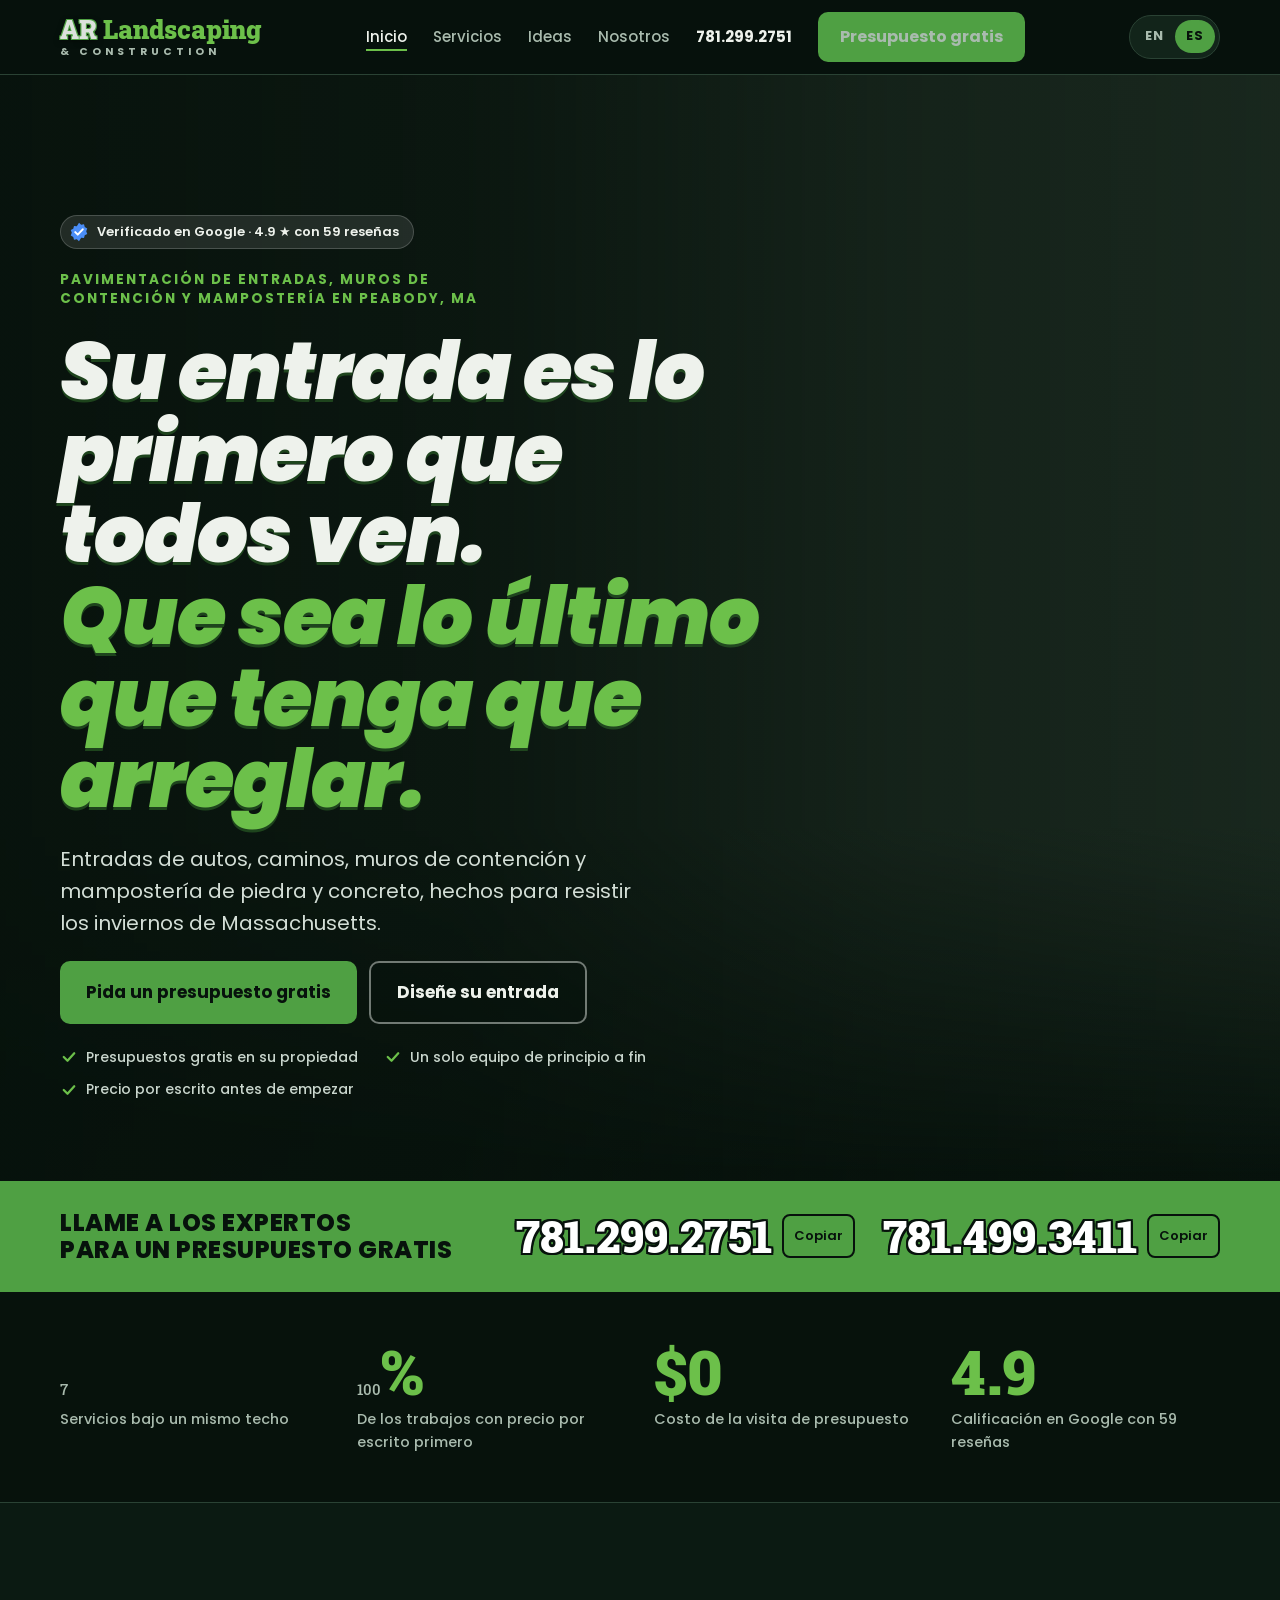
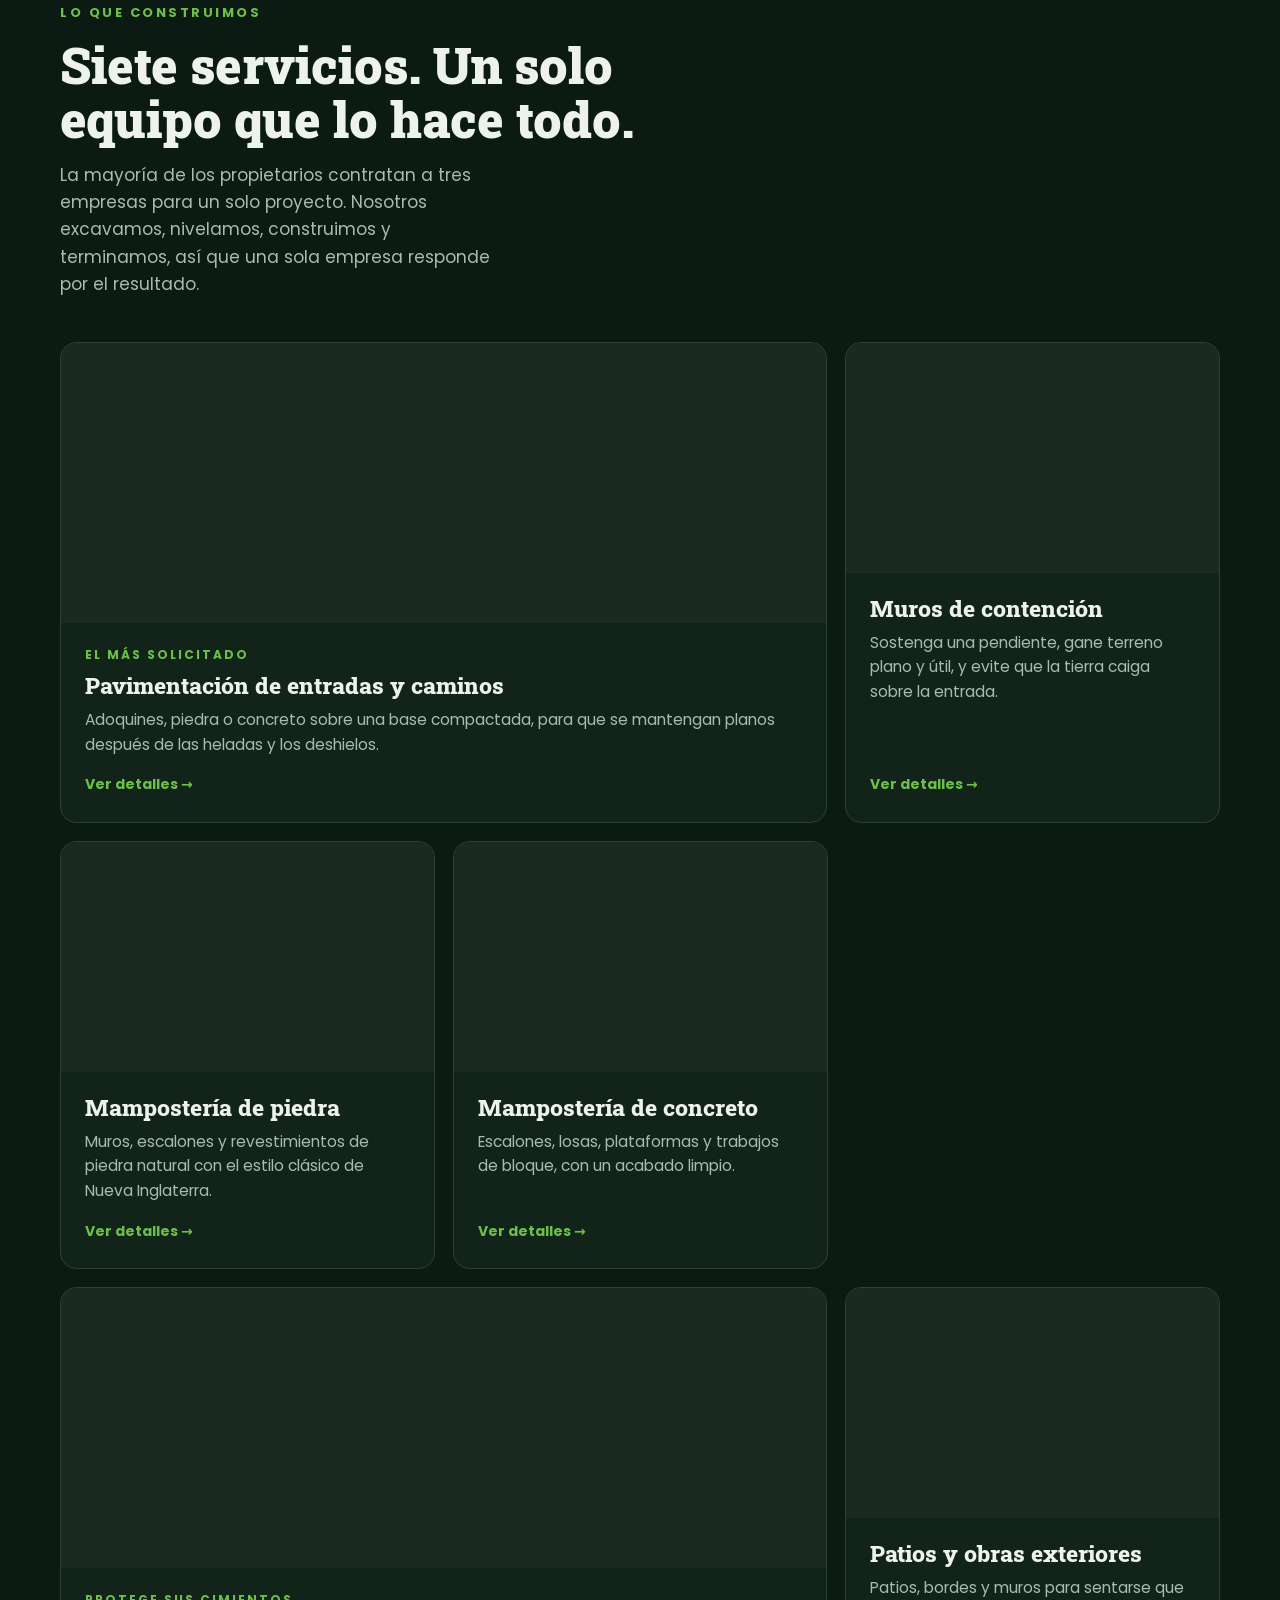
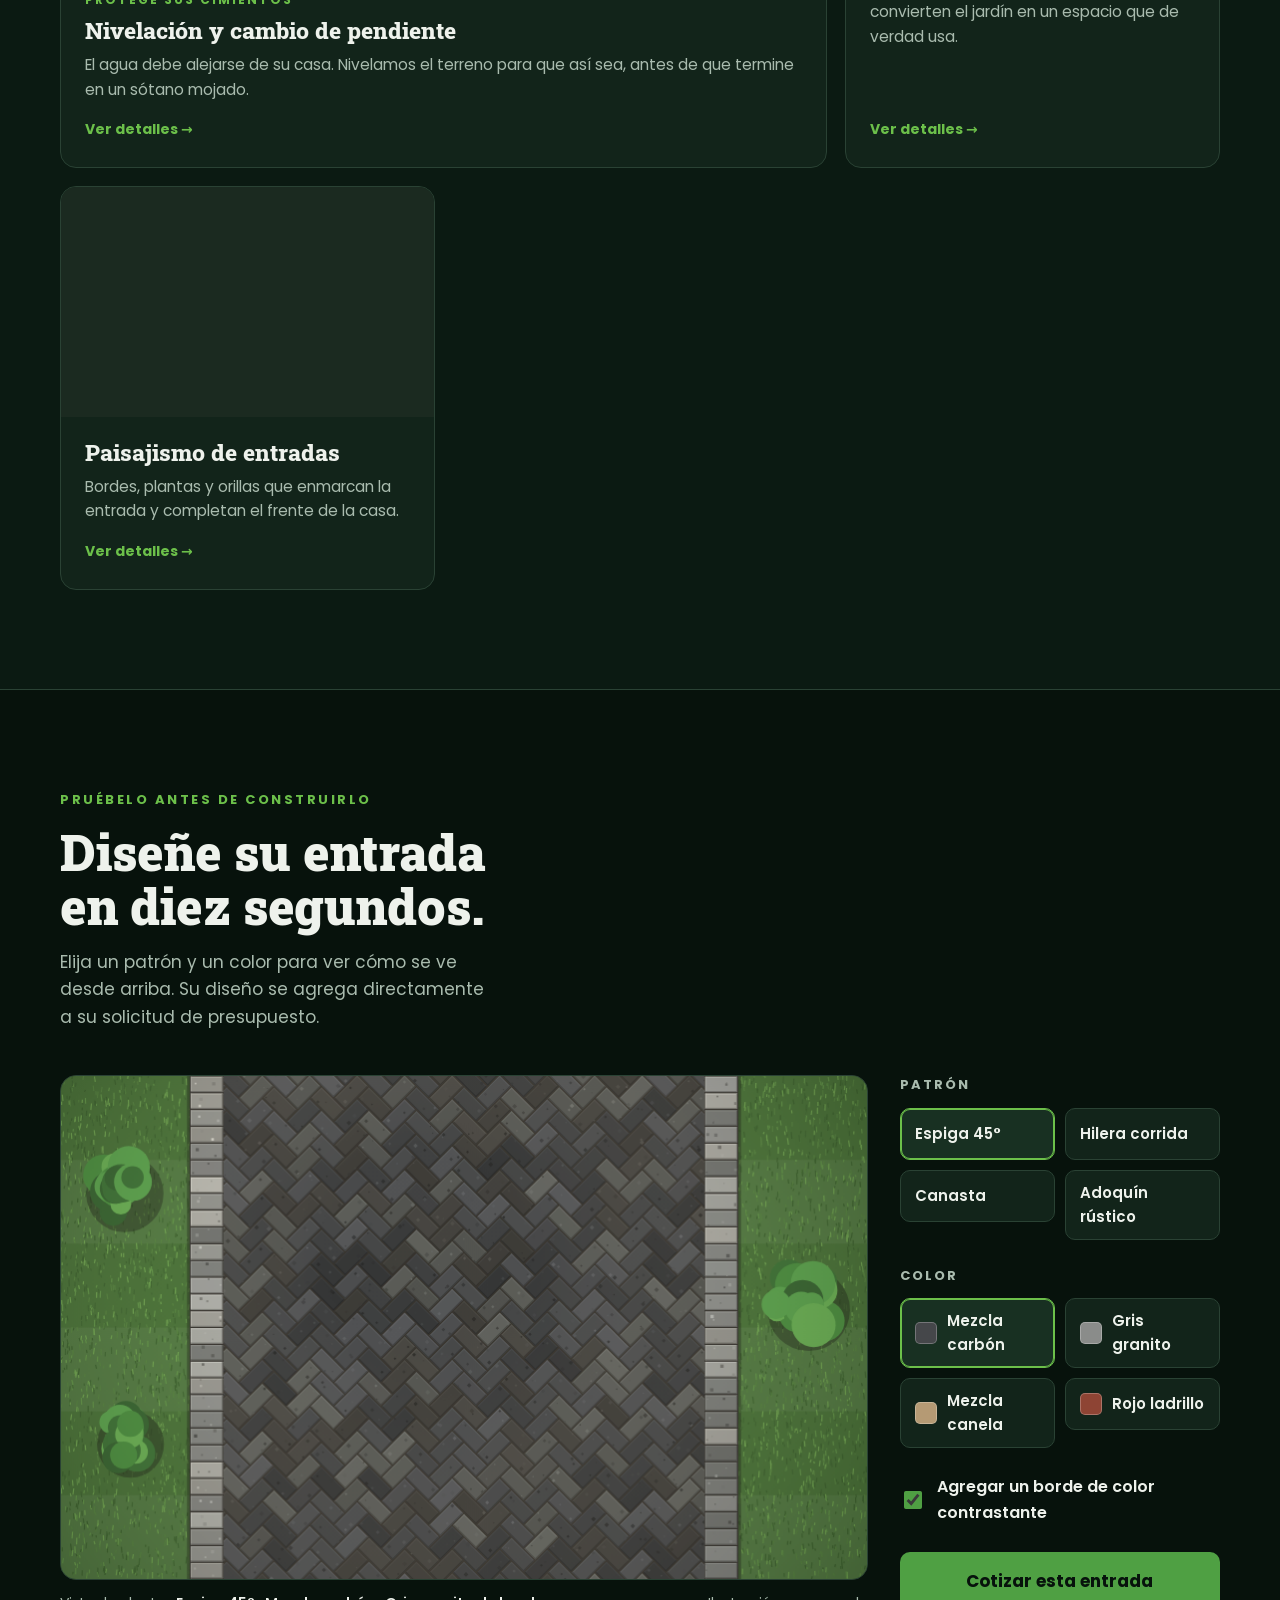
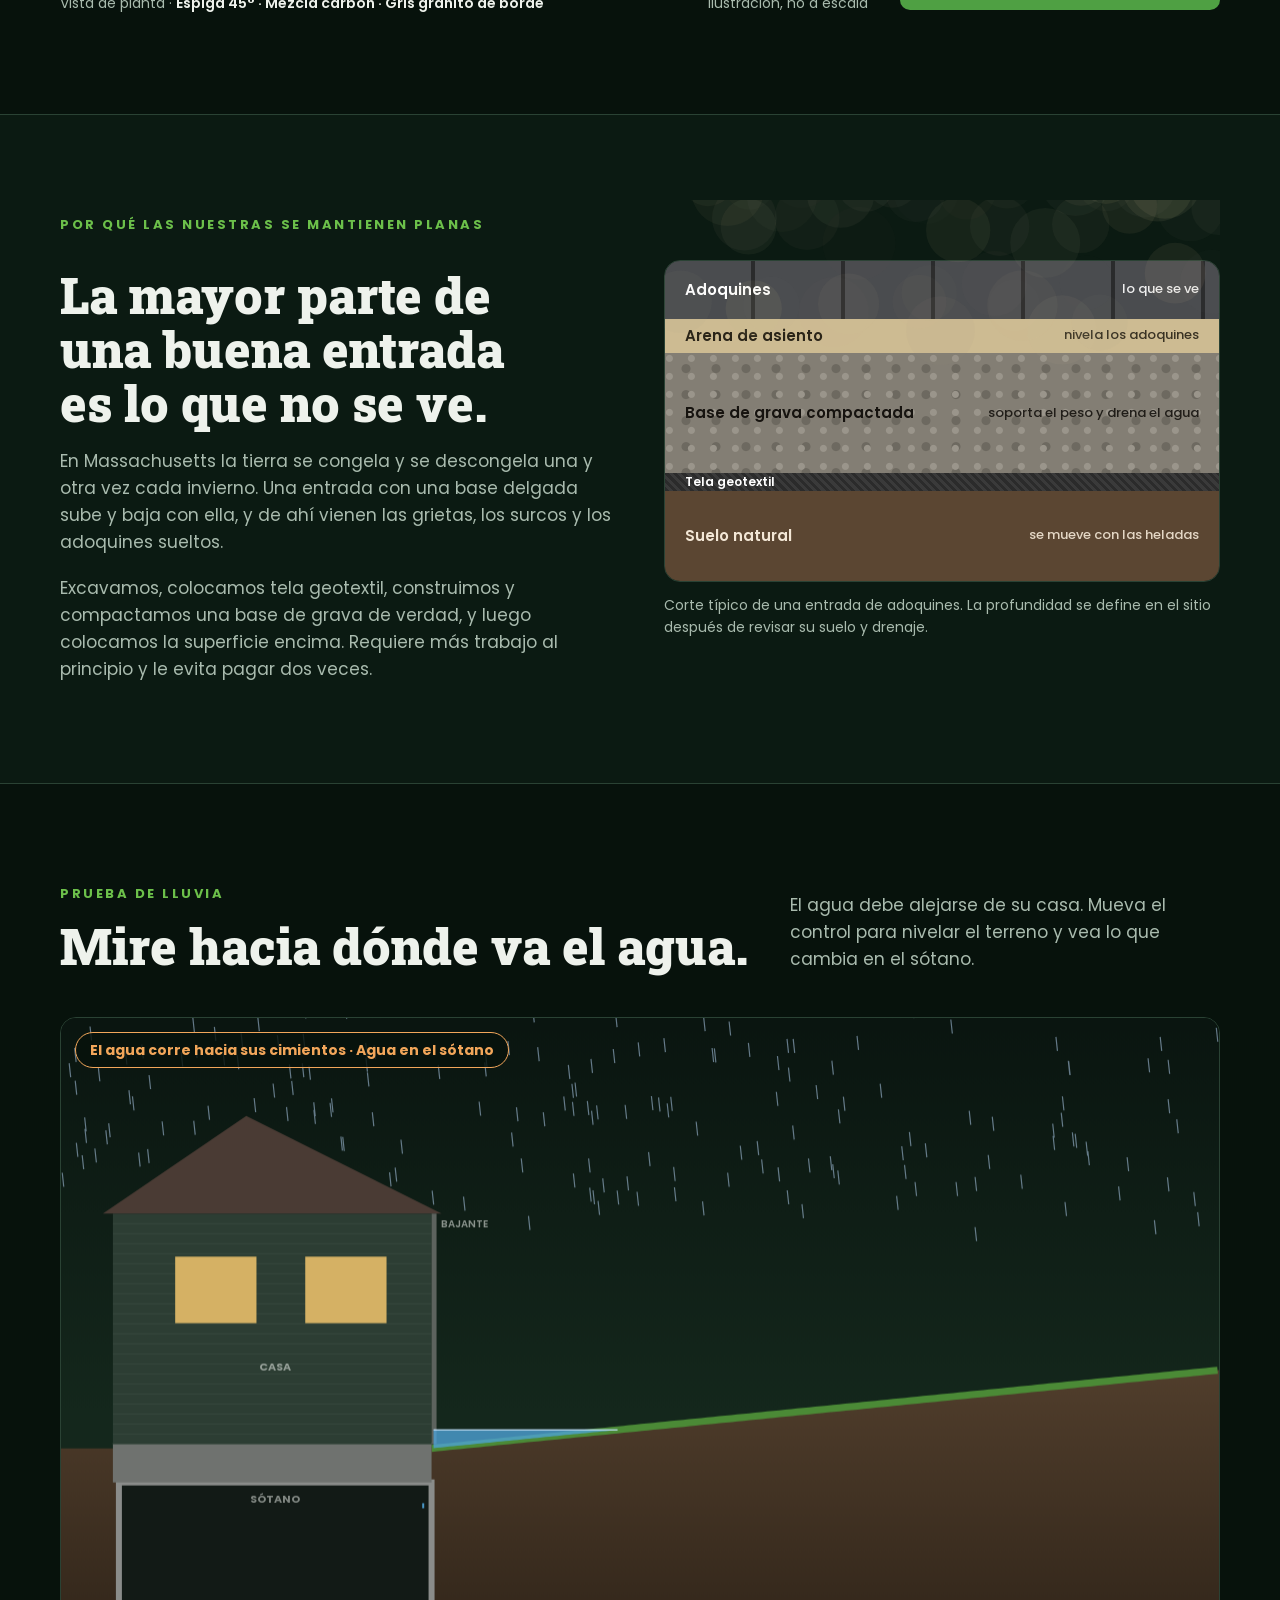
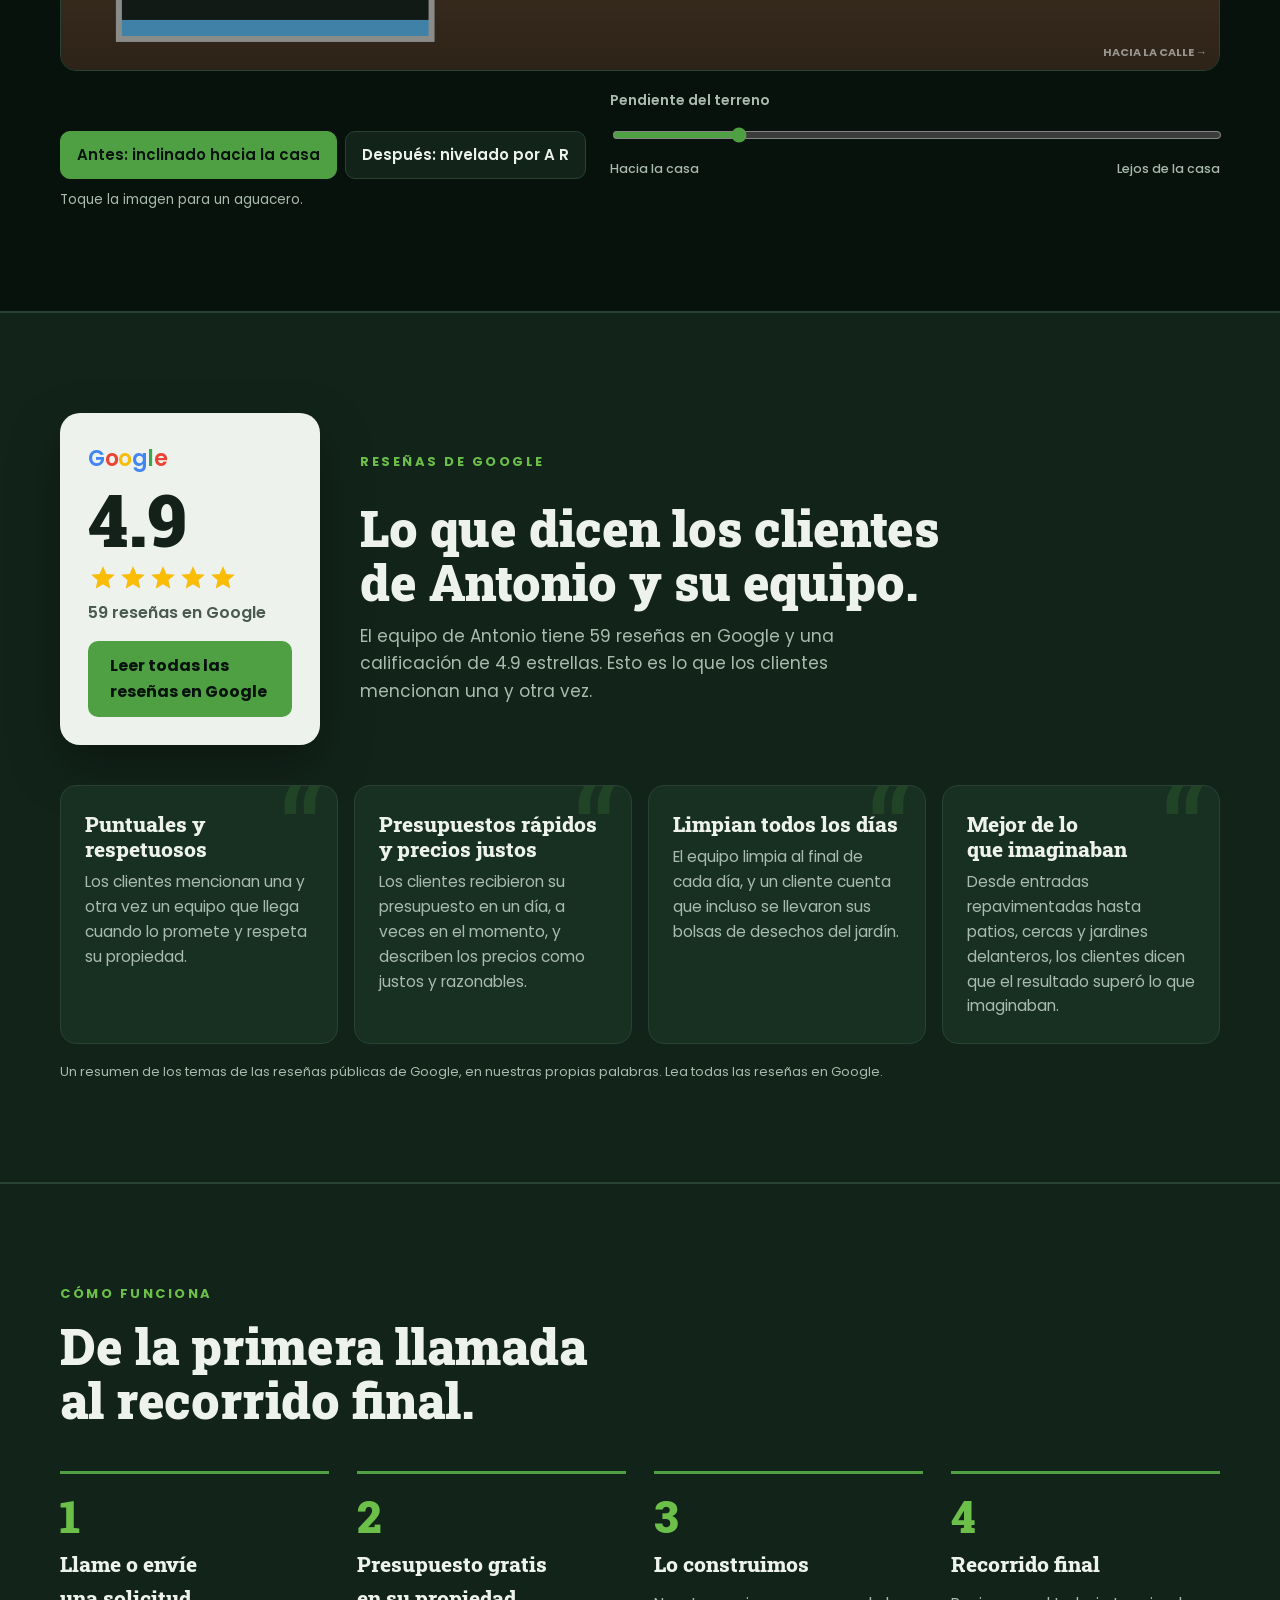
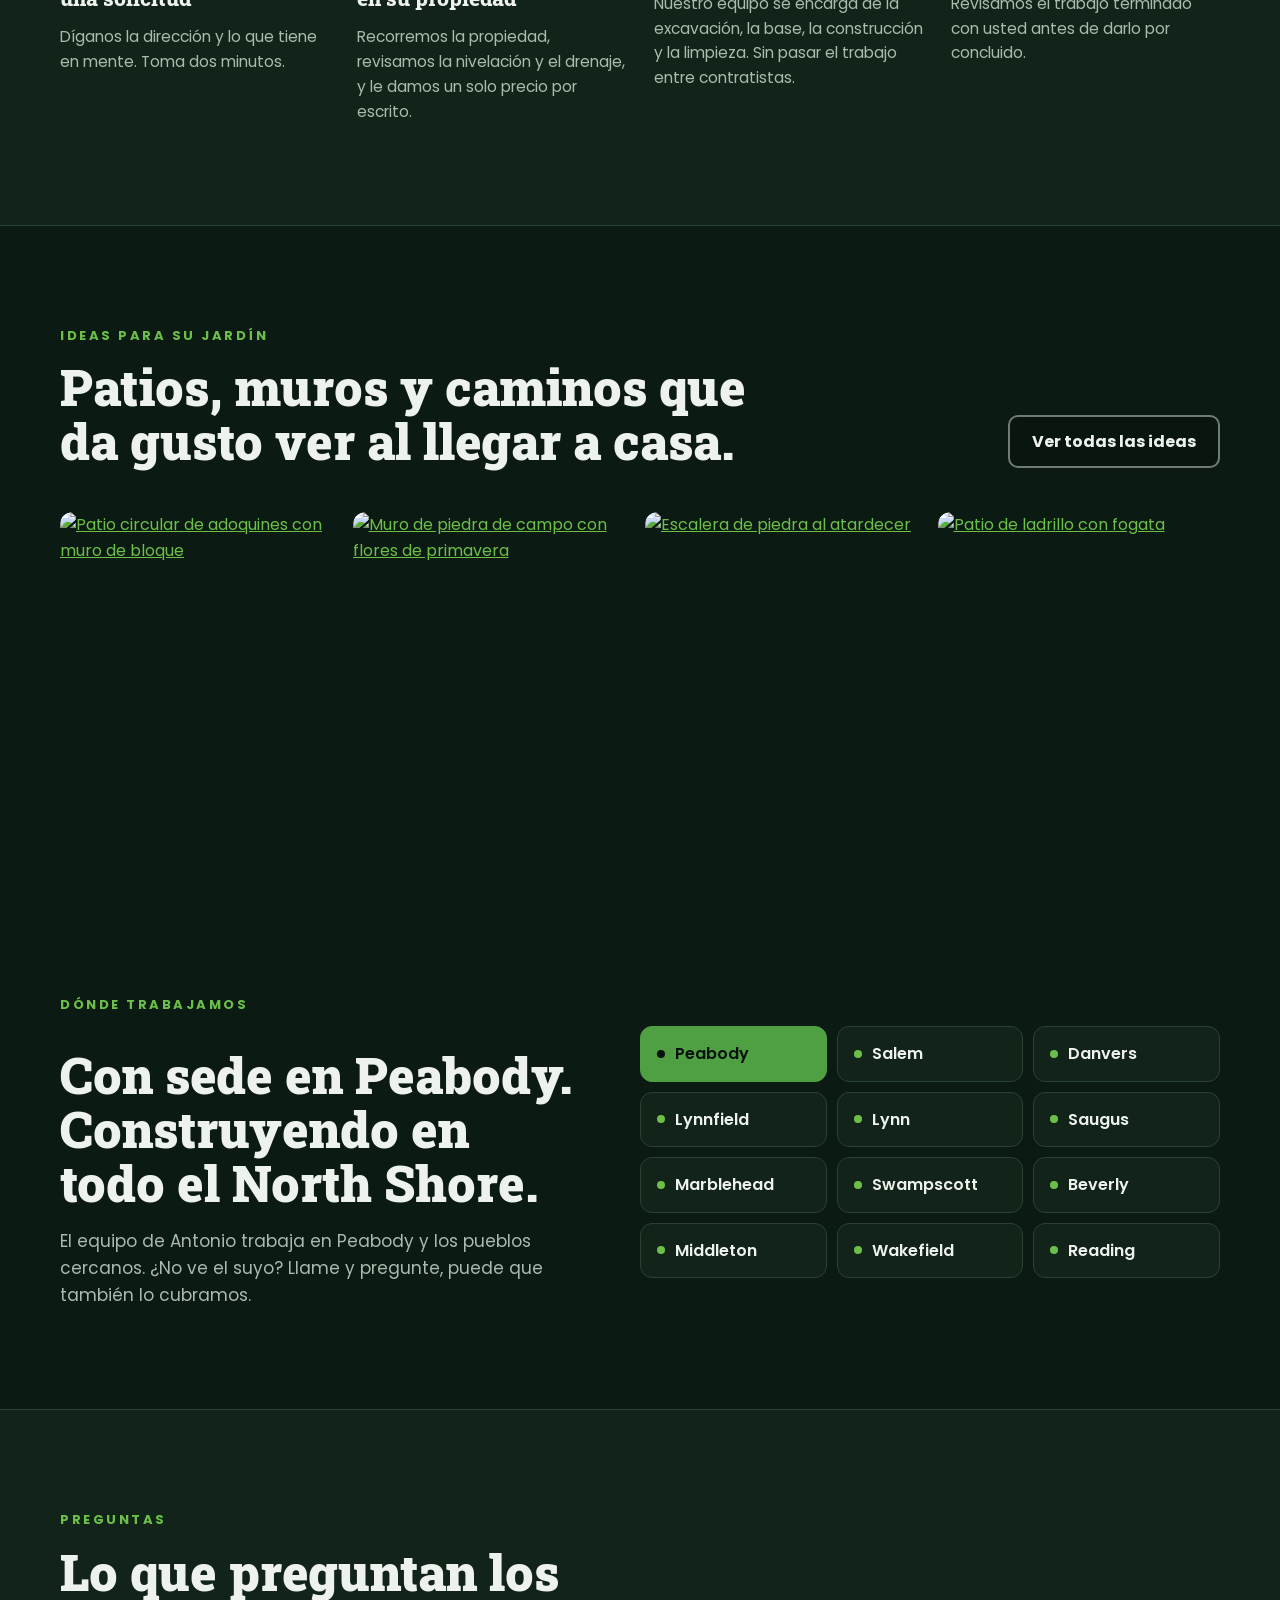
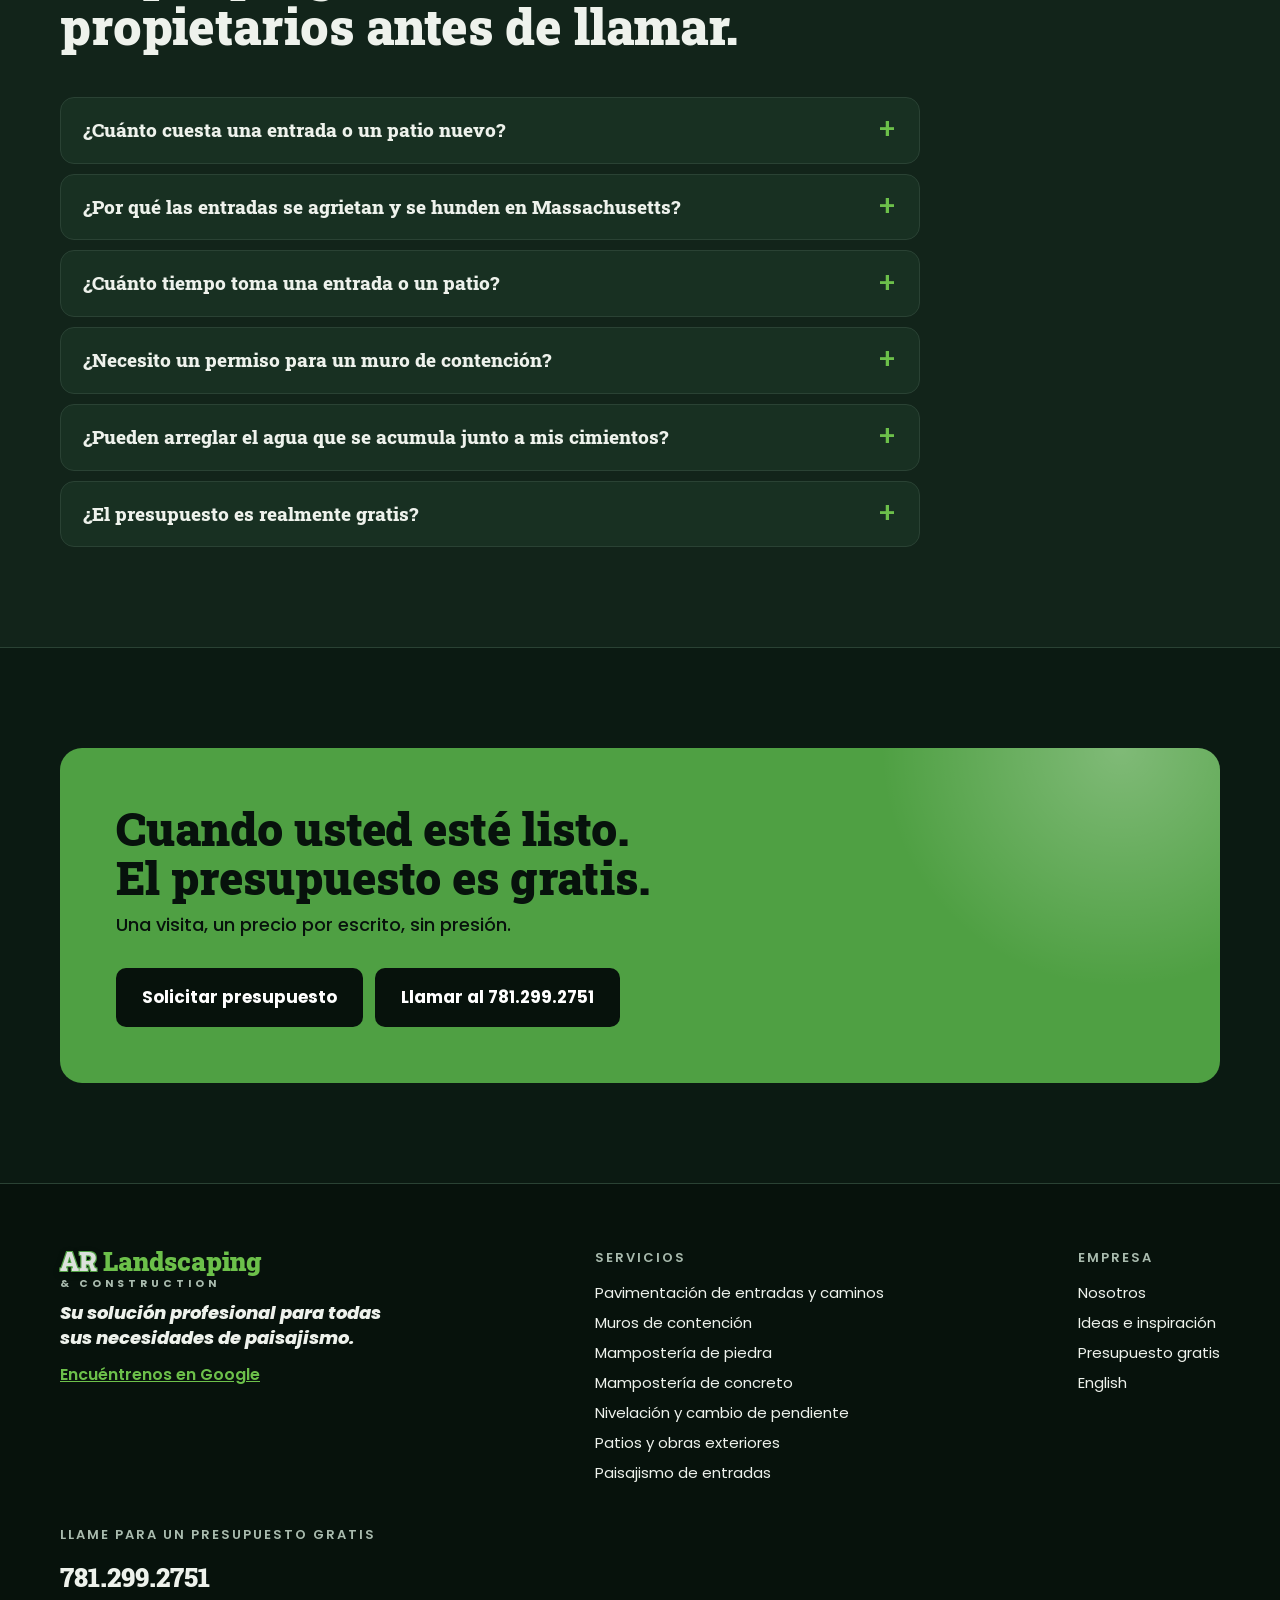
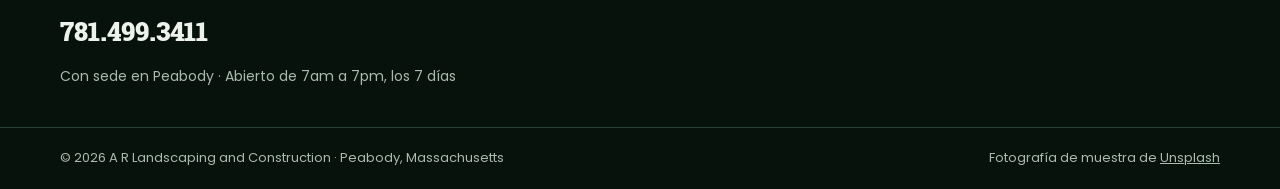
==== commit f9f75841: "Structured data: add image and logo Co-Authored-By: Claude Opus 5.5 <noreply@anthropic.com> Claude-S" ====
--- a/es/index.html
+++ b/es/index.html
@@ -23,7 +23,7 @@
 <noscript><link rel="stylesheet" href="https://fonts.googleapis.com/css2?family=Poppins:ital,wght@0,400;0,500;0,600;0,700;0,800;1,800;1,900&family=Roboto+Slab:wght@700;800;900&display=swap"></noscript>
 <link rel="preload" as="image" imagesrcset="https://images.unsplash.com/photo-1777428762767-e3a797da389a?auto=format,compress&fit=crop&w=360&q=50 360w, https://images.unsplash.com/photo-1777428762767-e3a797da389a?auto=format,compress&fit=crop&w=480&q=50 480w, https://images.unsplash.com/photo-1777428762767-e3a797da389a?auto=format,compress&fit=crop&w=640&q=50 640w, https://images.unsplash.com/photo-1777428762767-e3a797da389a?auto=format,compress&fit=crop&w=800&q=50 800w, https://images.unsplash.com/photo-1777428762767-e3a797da389a?auto=format,compress&fit=crop&w=1080&q=50 1080w, https://images.unsplash.com/photo-1777428762767-e3a797da389a?auto=format,compress&fit=crop&w=1440&q=50 1440w, https://images.unsplash.com/photo-1777428762767-e3a797da389a?auto=format,compress&fit=crop&w=1800&q=50 1800w" imagesizes="100vw" fetchpriority="high">
 <style>:root{--ink:#07120C; --ground:#0B1A12; --panel:#12241A; --panel-2:#183022; --line:#2A4234;--fg:#EEF2EC; --muted:#A9BBAE; --green:#4FA043; --green-hi:#6CC04A; --silver:#DCE1DC;--paper:#F3F5F0; --paper-ink:#14201A; --paper-muted:#4A5A50;--display:'Roboto Slab', Georgia, 'Times New Roman', serif;--body:'Poppins', 'Segoe UI', system-ui, -apple-system, sans-serif;--radius:16px; --max:1200px;color-scheme:dark;}*{box-sizing:border-box}html{scroll-behavior:smooth;-webkit-text-size-adjust:100%}@media (prefers-reduced-motion:reduce){html{scroll-behavior:auto}*,*::before,*::after{transition:none!important;animation:none!important}}body{margin:0;background:var(--ground);color:var(--fg);font-family:var(--body);font-size:16px;line-height:1.6;-webkit-font-smoothing:antialiased}img{max-width:100%;display:block}[hidden]{display:none!important}a{color:var(--green-hi)}h1,h2,h3{text-wrap:balance;margin:0}p{margin:0}.wrap{max-width:var(--max);margin:0 auto;padding-left:max(20px,env(safe-area-inset-left,0px));padding-right:max(20px,env(safe-area-inset-right,0px))}:focus-visible{outline:3px solid var(--green-hi);outline-offset:3px;border-radius:4px}.skip{position:absolute;left:-9999px;top:8px;z-index:100;background:var(--green);color:var(--ink);padding:10px 16px;border-radius:8px;font-weight:700}.skip:focus{left:16px}.wm{display:inline-flex;flex-direction:column;line-height:1;text-decoration:none;color:var(--fg)}.wm-top{font-family:var(--display);font-weight:900;font-size:26px;white-space:nowrap}.wm-ar{color:var(--silver);text-shadow:1px 1px 0 var(--green),-1px -1px 0 var(--green),1px -1px 0 var(--green),-1px 1px 0 var(--green),0 2px 6px rgba(0,0,0,.6)}.wm-l{color:var(--green-hi)}.wm-c{font-size:10.5px;font-weight:700;letter-spacing:4px;text-transform:uppercase;color:var(--muted);margin-top:5px}.hdr{position:sticky;top:0;z-index:50;background:rgba(7,18,12,.94);backdrop-filter:blur(10px);-webkit-backdrop-filter:blur(10px);border-bottom:1px solid var(--line)}.hdr .wrap{display:flex;align-items:center;justify-content:space-between;gap:16px;padding-block:12px}.nav{display:flex;align-items:center;gap:26px;font-size:15px;font-weight:500}.nav a{color:var(--muted);text-decoration:none}.nav a:hover,.nav a[aria-current="page"]{color:var(--fg)}.nav a[aria-current="page"]{box-shadow:0 2px 0 var(--green-hi)}.nav .num{color:var(--fg);font-weight:700;font-variant-numeric:tabular-nums}.hdr-tools{display:flex;align-items:center;gap:10px;order:3}.lang{display:inline-flex;align-items:center;min-height:44px;padding:4px;border-radius:999px;border:1.5px solid var(--line);background:var(--panel);text-decoration:none;font-weight:700;font-size:13px;letter-spacing:1px}.lang span{padding:6px 11px;border-radius:999px;color:var(--muted)}.lang span.on{background:var(--green);color:var(--ink)}.lang:hover{border-color:var(--green-hi)}@media (max-width:420px){.wm-top{font-size:21px}.wm-c{letter-spacing:3px}.lang span{padding:6px 9px}}.menu-btn{display:none;min-width:48px;min-height:48px;border-radius:10px;border:1.5px solid var(--line);background:var(--panel);color:var(--fg);cursor:pointer;align-items:center;justify-content:center}@media (max-width:960px){.menu-btn{display:inline-flex}.nav{position:absolute;left:0;right:0;top:100%;flex-direction:column;align-items:stretch;gap:0;background:var(--ink);border-bottom:1px solid var(--line);padding:8px max(20px,env(safe-area-inset-left,0px)) 20px;display:none}.nav.open{display:flex}.nav a{padding:14px 0;border-bottom:1px solid var(--line);font-size:17px}.nav a[aria-current="page"]{box-shadow:none;color:var(--green-hi)}.nav .btn{margin-top:14px;border-bottom:0}}.btn{display:inline-flex;align-items:center;justify-content:center;gap:10px;min-height:48px;padding:12px 22px;border-radius:10px;font-family:var(--body);font-weight:700;font-size:16px;text-decoration:none;border:0;cursor:pointer;transition:transform .15s ease,background .15s ease,border-color .15s ease}.btn:hover{transform:translateY(-1px)}.btn-green{background:var(--green);color:var(--ink)}.btn-green:hover{background:var(--green-hi)}.btn-ghost{background:rgba(7,18,12,.35);color:var(--fg);border:2px solid rgba(220,225,220,.5)}.btn-ghost:hover{border-color:var(--green-hi)}.btn-lg{font-size:17px;padding:16px 26px;min-height:56px}.hero{position:relative;overflow:hidden;background:#1b2a20;display:flex;align-items:flex-end;min-height:min(760px,92vh)}.hero>img{position:absolute;inset:0;width:100%;height:100%;object-fit:cover;animation:slowzoom 18s ease-out both}@keyframes slowzoom{from{scale:1.1}to{scale:1}}.hero::after{content:"";position:absolute;inset:0;background:linear-gradient(90deg,rgba(7,18,12,.94) 0%,rgba(7,18,12,.8) 36%,rgba(7,18,12,.3) 70%,rgba(7,18,12,.1) 100%),linear-gradient(0deg,rgba(7,18,12,1) 0%,rgba(7,18,12,0) 32%)}.hero .wrap{position:relative;z-index:2;width:100%;padding-block:140px 80px}.hero-copy{max-width:700px;display:flex;flex-direction:column;gap:22px}.verified{display:inline-flex;align-items:center;gap:8px;background:rgba(255,255,255,.1);border:1px solid rgba(255,255,255,.18);border-radius:999px;padding:6px 14px 6px 8px;font-size:13px;font-weight:600;width:max-content;max-width:100%}.hero .hero-title{font-style:italic;font-weight:900;font-size:clamp(40px,6.4vw,80px);line-height:1.02;letter-spacing:-1px;text-shadow:0 3px 0 rgba(47,107,42,.55)}.hero .hero-title em{display:block;color:var(--green-hi)}.lede{font-size:clamp(17px,1.6vw,20px);color:#D3DED6;max-width:580px}.ctas{display:flex;flex-wrap:wrap;gap:12px}.trust{display:flex;flex-wrap:wrap;gap:10px 26px;font-size:14px;color:#C9D6CD;font-weight:500}.trust span{display:inline-flex;align-items:center;gap:8px}.banner{position:relative;overflow:hidden;min-height:380px;display:flex;align-items:flex-end;background:#1b2a20}.banner>img{position:absolute;inset:0;width:100%;height:100%;object-fit:cover}.banner::after{content:"";position:absolute;inset:0;background:linear-gradient(0deg,rgba(7,18,12,.98) 0%,rgba(7,18,12,.55) 55%,rgba(7,18,12,.35) 100%)}.banner .wrap{position:relative;z-index:2;width:100%;padding-block:120px 48px;display:flex;flex-direction:column;gap:14px}.banner h1{font-family:var(--display);font-weight:900;font-size:clamp(36px,5vw,62px);line-height:1.05;max-width:820px}.banner p{color:#D3DED6;font-size:18px;max-width:640px}.band{background:var(--green);color:var(--ink)}.band .wrap{display:flex;flex-wrap:wrap;align-items:center;justify-content:space-between;gap:20px 40px;padding-block:28px}.band-label{font-weight:800;font-size:clamp(18px,2vw,24px);line-height:1.15;text-transform:uppercase;letter-spacing:.5px}.phones{display:flex;flex-wrap:wrap;gap:12px 28px}.phone{display:flex;align-items:center;gap:10px}.phone a{font-family:var(--display);font-weight:900;font-size:clamp(30px,3.6vw,44px);line-height:1;color:#fff;text-decoration:none;font-variant-numeric:tabular-nums;text-shadow:2px 2px 0 var(--ink),-2px -2px 0 var(--ink),2px -2px 0 var(--ink),-2px 2px 0 var(--ink),0 2px 0 var(--ink),2px 0 0 var(--ink),-2px 0 0 var(--ink),0 -2px 0 var(--ink)}.copy{min-width:44px;min-height:44px;border-radius:8px;border:2px solid var(--ink);background:transparent;color:var(--ink);font:600 13px var(--body);cursor:pointer;padding:0 10px}.copy:hover{background:rgba(7,18,12,.12)}.sec{padding-block:100px}.sec.alt{background:var(--panel);border-block:1px solid var(--line)}.sec.deep{background:var(--ink);border-block:1px solid var(--line)}.sec-head{display:flex;flex-wrap:wrap;justify-content:space-between;align-items:flex-end;gap:16px 40px;margin-bottom:44px}.sec-head h2,.h2{font-family:var(--display);font-weight:900;font-size:clamp(32px,4vw,50px);line-height:1.08;max-width:720px}.sec-head p{color:var(--muted);max-width:430px;font-size:17px}.kicker{display:block;font-size:13px;font-weight:700;letter-spacing:2.5px;text-transform:uppercase;color:var(--green-hi);margin-bottom:14px}.muted{color:var(--muted)}.svc-grid{display:grid;grid-template-columns:1fr;gap:18px}@media (min-width:680px){.svc-grid{grid-template-columns:repeat(2,minmax(0,1fr))}.svc-grid .svc:last-child{grid-column:span 2}}@media (min-width:1020px){.svc-grid{grid-template-columns:repeat(3,minmax(0,1fr))}.svc-grid .svc:last-child{grid-column:auto}.svc.wide{grid-column:span 2}}.svc{position:relative;background:var(--panel);border:1px solid var(--line);border-radius:var(--radius);overflow:hidden;display:flex;flex-direction:column;text-decoration:none;color:var(--fg);transition:border-color .2s ease,transform .2s ease}.svc:hover{border-color:var(--green);transform:translateY(-2px)}.svc .ph{height:230px;overflow:hidden;background:#1b2a20}.svc.wide .ph{height:280px}.svc .ph img{width:100%;height:100%;object-fit:cover;transition:transform .5s ease}.svc:hover .ph img{transform:scale(1.05)}.svc-body{padding:22px 24px 26px;display:flex;flex-direction:column;gap:8px;flex:1}.svc h3{font-family:var(--display);font-weight:800;font-size:23px;line-height:1.2}.svc p{color:var(--muted);font-size:15.5px}.svc .more{margin-top:auto;padding-top:8px;font-weight:700;font-size:14px;color:var(--green-hi)}.tag{font-size:12px;font-weight:700;letter-spacing:2px;text-transform:uppercase;color:var(--green-hi)}.dz{display:flex;flex-wrap:wrap;gap:32px;align-items:flex-start}.dz-preview{flex:999 1 560px;min-width:0;display:flex;flex-direction:column;gap:12px}.dz-preview canvas{width:100%;aspect-ratio:16/10;border-radius:var(--radius);display:block;background:#2f4a2a;border:1px solid var(--line)}.dz-cap{display:flex;flex-wrap:wrap;justify-content:space-between;gap:8px;font-size:14px;color:var(--muted)}.dz-cap strong{color:var(--fg);font-weight:600}.dz-controls{flex:1 1 320px;min-width:0;display:flex;flex-direction:column;gap:26px}fieldset{border:0;margin:0;padding:0}legend{font-size:13px;font-weight:700;letter-spacing:2px;text-transform:uppercase;color:var(--muted);padding:0;margin-bottom:12px}.opts{display:grid;grid-template-columns:repeat(2,minmax(0,1fr));gap:10px}.opt{position:relative}.opt input{position:absolute;opacity:0;inset:0;width:100%;height:100%;margin:0;cursor:pointer}.opt label{display:flex;align-items:center;gap:10px;min-height:52px;padding:10px 14px;border-radius:10px;border:1.5px solid var(--line);background:var(--panel);font-weight:600;font-size:15px;cursor:pointer}.opt input:checked+label{border-color:var(--green-hi);background:var(--panel-2);box-shadow:inset 0 0 0 1px var(--green-hi)}.opt input:focus-visible+label{outline:3px solid var(--green-hi);outline-offset:2px}.sw{width:22px;height:22px;border-radius:5px;flex:none;border:1px solid rgba(255,255,255,.25)}.toggle{display:flex;align-items:center;gap:12px;font-weight:600;min-height:44px;cursor:pointer}.toggle input{width:22px;height:22px;accent-color:var(--green)}.split{display:flex;flex-wrap:wrap;gap:48px;align-items:center}.split>*{flex:1 1 440px;min-width:0}.prose{display:flex;flex-direction:column;gap:18px}.prose p{color:var(--muted);font-size:17px;max-width:560px}.layers{display:flex;flex-direction:column;border-radius:var(--radius);overflow:hidden;border:1px solid var(--line)}.layer{display:flex;align-items:center;justify-content:space-between;gap:16px;padding:0 20px;font-weight:600;font-size:15px}.layer small{font-weight:500;opacity:.9;font-size:13px;text-align:right}.l1{height:58px;background:repeating-linear-gradient(90deg,#4a4c4f 0 86px,#2a2b2c 86px 90px);color:#fff}.l2{height:34px;background:#cdbb92;color:#2a2418}.l3{height:120px;background:radial-gradient(circle at 20% 30%,#9a958b 0 3px,transparent 4px) 0 0/22px 18px,radial-gradient(circle at 70% 60%,#6d6960 0 4px,transparent 5px) 0 0/30px 26px,#837e74;color:#16130f}.l4{height:18px;background:repeating-linear-gradient(45deg,#2b2b2b 0 3px,#3a3a3a 3px 6px);color:#fff;font-size:12px}.l5{height:90px;background:#5b4632;color:#f3e7d6}.fig-cap{margin-top:12px;font-size:14px;color:var(--muted)}.steps{display:grid;grid-template-columns:repeat(auto-fit,minmax(230px,1fr));gap:28px}.step{border-top:3px solid var(--green);padding-top:20px;display:flex;flex-direction:column;gap:10px}.step b{font-family:var(--display);font-weight:900;font-size:44px;line-height:1;color:var(--green-hi)}.step h3{font-family:var(--display);font-weight:800;font-size:21px}.step p{color:var(--muted);font-size:15.5px}.strip{display:grid;grid-template-columns:repeat(4,minmax(0,1fr));gap:10px}@media (max-width:820px){.strip{grid-template-columns:repeat(2,minmax(0,1fr))}}.strip img{width:100%;aspect-ratio:1/1;object-fit:cover;border-radius:12px}.filters{display:flex;flex-wrap:wrap;gap:8px;margin-bottom:28px}.filters button{min-height:44px;padding:8px 18px;border-radius:999px;border:1.5px solid var(--line);background:var(--panel);color:var(--fg);font:600 15px var(--body);cursor:pointer}.filters button[aria-pressed="true"]{background:var(--green);border-color:var(--green);color:var(--ink)}.gal{columns:3 300px;column-gap:14px}.gal figure{break-inside:avoid;margin:0 0 14px;border-radius:14px;overflow:hidden;background:var(--panel);border:1px solid var(--line)}.gal img{width:100%;height:auto}.gal figcaption{padding:12px 16px;font-size:14px;color:var(--muted);display:flex;justify-content:space-between;gap:12px}.gal figcaption b{color:var(--fg);font-weight:600}.row{display:flex;flex-wrap:wrap;gap:48px;align-items:center;padding-block:72px;border-bottom:1px solid var(--line);scroll-margin-top:90px}.row:nth-child(even){flex-direction:row-reverse}.row>*{flex:1 1 440px;min-width:0}.row .ph{border-radius:var(--radius);overflow:hidden;aspect-ratio:4/3;max-width:100%;background:#1b2a20}.row .ph img{width:100%;height:100%;object-fit:cover}.row h2{font-family:var(--display);font-weight:900;font-size:clamp(28px,3.2vw,40px);line-height:1.1}.row .prose ul{margin:0;padding:0;list-style:none;display:flex;flex-direction:column;gap:10px}.checks li{display:flex;gap:12px;align-items:flex-start}.checks li::before{content:"";flex:none;width:20px;height:20px;margin-top:4px;background:no-repeat center/contain url("data:image/svg+xml,%3Csvg xmlns='http://www.w3.org/2000/svg' viewBox='0 0 24 24' fill='none' stroke='%236CC04A' stroke-width='3' stroke-linecap='round' stroke-linejoin='round'%3E%3Cpath d='M5 12l5 5 9-10'/%3E%3C/svg%3E")}.values{display:grid;grid-template-columns:repeat(auto-fit,minmax(260px,1fr));gap:18px}.value{background:var(--panel);border:1px solid var(--line);border-radius:var(--radius);padding:28px;display:flex;flex-direction:column;gap:10px}.value h3{font-family:var(--display);font-weight:800;font-size:22px}.value p{color:var(--muted)}.proof{background:var(--panel);border:1px solid var(--line);border-radius:18px;padding:36px;display:flex;flex-wrap:wrap;align-items:center;justify-content:space-between;gap:24px}.proof h3{font-family:var(--display);font-weight:900;font-size:clamp(24px,3vw,34px);line-height:1.15;max-width:640px}.proof p{color:var(--muted);margin-top:8px}.cta{position:relative;overflow:hidden;border-radius:22px;background:var(--green);color:var(--ink);padding:56px;display:flex;flex-wrap:wrap;gap:28px;align-items:center;justify-content:space-between}.cta h2{font-family:var(--display);font-weight:900;font-size:clamp(30px,3.6vw,46px);line-height:1.05;max-width:620px}.cta p{font-weight:500;font-size:18px;margin-top:10px}.cta .btn-dark{background:var(--ink);color:#fff}.cta .btn-dark:hover{background:#000}.est{display:flex;flex-wrap:wrap;gap:48px;align-items:flex-start}.est-copy{flex:1 1 360px;min-width:0;display:flex;flex-direction:column;gap:18px}.est-copy p{color:var(--muted);font-size:17px}form.card{flex:1 1 440px;min-width:0;background:var(--paper);color:var(--paper-ink);border-radius:18px;padding:32px;display:flex;flex-direction:column;gap:16px;color-scheme:light}form.card h2{font-family:var(--display);font-weight:900;font-size:28px}.row2{display:grid;grid-template-columns:repeat(auto-fit,minmax(180px,1fr));gap:14px}.fld{display:flex;flex-direction:column;gap:6px;font-size:14px;font-weight:600}.fld input,.fld select,.fld textarea{font:inherit;font-weight:400;font-size:16px;padding:12px 14px;border:1.5px solid #B4C0B7;border-radius:10px;background:#fff;color:var(--paper-ink);min-height:48px}.fld textarea{min-height:110px;resize:vertical}.fld input:focus,.fld select:focus,.fld textarea:focus{outline:3px solid var(--green);outline-offset:1px;border-color:var(--green)}.hp{position:absolute;left:-9999px}.err{color:#9B1C1C;font-size:14px;font-weight:600}.done{background:#E3F1DD;border:1.5px solid var(--green);border-radius:12px;padding:18px;display:flex;flex-direction:column;gap:6px;font-size:15px}.done strong{font-size:18px}.fine{font-size:13px;color:var(--paper-muted);text-align:center}.contact-cards{display:flex;flex-direction:column;gap:12px}.ccard{background:var(--panel);border:1px solid var(--line);border-radius:14px;padding:18px 20px;display:flex;justify-content:space-between;align-items:center;gap:12px;flex-wrap:wrap}.ccard a{font-family:var(--display);font-weight:900;font-size:28px;color:var(--fg);text-decoration:none;font-variant-numeric:tabular-nums}.ccard span{color:var(--muted);font-size:14px}footer{background:var(--ink);border-top:1px solid var(--line)}.ft{padding-block:64px 40px;display:flex;flex-wrap:wrap;gap:40px;justify-content:space-between}.ft-col{display:flex;flex-direction:column;gap:12px;min-width:0}.ft-col h4,.ft-col .ft-h{font-family:var(--body);font-weight:600;margin:0;font-size:13px;letter-spacing:2px;text-transform:uppercase;color:var(--muted)}.ft-col ul{list-style:none;margin:0;padding:0;display:flex;flex-direction:column;gap:6px;font-size:15px}.ft-col ul a{color:var(--fg);text-decoration:none}.ft-col ul a:hover{color:var(--green-hi)}.ft-tag{font-style:italic;font-weight:800;font-size:18px;max-width:340px;line-height:1.35}.ft-nums a{font-family:var(--display);font-weight:900;font-size:26px;color:var(--fg);text-decoration:none;font-variant-numeric:tabular-nums}.ft-base{border-top:1px solid var(--line);font-size:13px;color:var(--muted)}.ft-base .wrap{padding-block:20px;display:flex;flex-wrap:wrap;gap:12px;justify-content:space-between}.ft-base a{color:var(--muted)}.callbar{display:none}@media (max-width:700px){.callbar{display:flex;position:fixed;left:0;right:0;bottom:0;z-index:55;gap:10px;background:var(--ink);border-top:1px solid var(--line);padding:10px max(16px,env(safe-area-inset-right,0px)) calc(10px + env(safe-area-inset-bottom,0px)) max(16px,env(safe-area-inset-left,0px))}.callbar .btn{flex:1 1 0;min-height:50px;padding:10px;font-size:15px}body{padding-bottom:76px}.sec{padding-block:72px}.hero .wrap{padding-block:110px 56px}.proof,form.card,.cta{padding:26px}.row{padding-block:48px;gap:28px}}.toast{position:fixed;left:50%;bottom:calc(96px + env(safe-area-inset-bottom,0px));transform:translateX(-50%);background:var(--fg);color:var(--ink);font-weight:700;padding:10px 18px;border-radius:999px;z-index:70;font-size:14px}.js .reveal{opacity:0;transform:translateY(18px);transition:opacity .6s ease,transform .6s ease}.js .reveal.in{opacity:1;transform:none}@media (prefers-reduced-motion:reduce){.js .reveal{opacity:1;transform:none}}.progress-bar{position:fixed;left:0;right:0;top:0;height:3px;z-index:80;background:var(--green-hi);transform-origin:0 50%;transform:scaleX(0);pointer-events:none}.hdr .wrap{transition:padding .3s ease}.hdr.scrolled{box-shadow:0 8px 24px rgba(0,0,0,.35)}.hdr.scrolled .wrap{padding-block:7px}.hero>img,.banner>img{will-change:translate}@keyframes rise{from{opacity:0;transform:translateY(.55em) rotate(2deg)}to{opacity:1;transform:none}}@keyframes fadeUp{from{opacity:0;transform:translateY(16px)}to{opacity:1;transform:none}}.js .hero .hero-title.wsplit .w{display:inline-block;opacity:0;animation:rise .75s cubic-bezier(.2,.75,.25,1) forwards;animation-delay:calc(var(--d) + 250ms)}.js .hero .verified{animation:fadeUp .6s ease both .1s}.js .hero .lede{animation:fadeUp .7s ease both 1.1s}.js .hero .ctas{animation:fadeUp .7s ease both 1.3s}.js .hero .trust{animation:fadeUp .7s ease both 1.5s}.js .banner .wrap>*{animation:fadeUp .7s ease both}.js .banner .wrap>*:nth-child(2){animation-delay:.12s}.js .banner .wrap>*:nth-child(3){animation-delay:.24s}.btn-green{position:relative;overflow:hidden}.btn-green::after{content:"";position:absolute;inset:0;background:linear-gradient(110deg,transparent 30%,rgba(255,255,255,.45) 50%,transparent 70%);transform:translateX(-120%);transition:transform .7s ease}.btn-green:hover::after{transform:translateX(120%)}.band .phone{transition:transform .2s ease}.band .phone:hover{transform:translateY(-2px)}.js .svc.reveal .ph img{transform:scale(1.18);transition:transform 1.4s cubic-bezier(.2,.7,.2,1)}.js .svc.reveal.in .ph img{transform:scale(1)}.js .svc.reveal.in:hover .ph img{transform:scale(1.06);transition-duration:.5s}.stats{background:var(--ink);border-bottom:1px solid var(--line)}.stats-grid{display:grid;grid-template-columns:repeat(4,minmax(0,1fr));gap:28px;padding-block:48px}@media (max-width:760px){.stats-grid{grid-template-columns:repeat(2,minmax(0,1fr));gap:28px 18px}}.stat{display:flex;flex-direction:column;gap:6px;min-width:0}.stat b{font-family:var(--display);font-weight:900;font-size:clamp(40px,5vw,62px);line-height:1;color:var(--green-hi);font-variant-numeric:tabular-nums}.stat span{color:var(--muted);font-size:14.5px;font-weight:500}@keyframes layIn{from{opacity:0;transform:translateX(-36px)}to{opacity:1;transform:none}}@keyframes compact{0%{opacity:0;transform:translateY(-26px) scaleY(1.25)}60%{opacity:1;transform:translateY(0) scaleY(.94)}80%{opacity:1;transform:scaleY(1.02)}100%{opacity:1;transform:none}}@keyframes dropIn{0%{opacity:0;transform:translateY(-40px)}70%{opacity:1;transform:translateY(3px)}100%{opacity:1;transform:none}}.js figure.reveal .layer{opacity:0}.js figure.reveal.in .l5{animation:layIn .55s ease forwards 0s}.js figure.reveal.in .l4{animation:layIn .5s ease forwards .35s}.js figure.reveal.in .l3{transform-origin:50% 100%;animation:compact .8s cubic-bezier(.3,.7,.3,1) forwards .7s}.js figure.reveal.in .l2{animation:layIn .5s ease forwards 1.35s}.js figure.reveal.in .l1{animation:dropIn .7s cubic-bezier(.3,.7,.3,1) forwards 1.7s}.step{position:relative}.js .step.reveal{border-top-color:transparent}.js .step.reveal::before{content:"";position:absolute;left:0;right:0;top:-3px;height:3px;background:var(--green);transform:scaleX(0);transform-origin:0 50%;transition:transform .8s cubic-bezier(.2,.7,.2,1) .15s}.js .step.reveal.in::before{transform:scaleX(1)}.js .step.reveal b{display:inline-block;transform:scale(.4);opacity:0;transition:transform .5s cubic-bezier(.3,1.6,.5,1) .35s,opacity .3s ease .35s}.js .step.reveal.in b{transform:none;opacity:1}.strip img{transition:transform .5s ease}.strip a{overflow:hidden;border-radius:12px;display:block}.strip a:hover img{transform:scale(1.06)}@keyframes pop{from{opacity:0;transform:scale(.94)}to{opacity:1;transform:none}}.gal figure.pop{animation:pop .45s ease both}.cta::before{content:"";position:absolute;width:520px;height:520px;right:-160px;top:-260px;border-radius:50%;background:radial-gradient(circle,rgba(255,255,255,.28),transparent 65%);animation:drift 9s ease-in-out infinite alternate;pointer-events:none}.cta>*{position:relative}@keyframes drift{from{transform:translate(0,0)}to{transform:translate(-140px,120px)}}@media (max-width:700px){.js .callbar{transform:translateY(110%);transition:transform .35s ease}.js .callbar.show{transform:none}}@media (prefers-reduced-motion:reduce){.js .hero .hero-title.wsplit .w,.js figure.reveal .layer,.js .step.reveal b{opacity:1!important;transform:none!important;animation:none!important}.js .step.reveal::before{transform:scaleX(1)}.cta::before{animation:none}.js .callbar{transform:none}}.rv-top{display:flex;flex-wrap:wrap;gap:40px;align-items:center;margin-bottom:40px}.rv-copy{flex:999 1 420px;min-width:0;display:flex;flex-direction:column;gap:14px}.rv-score{flex:1 1 260px;max-width:340px;background:var(--fg);color:#14201A;border-radius:20px;padding:28px;display:flex;flex-direction:column;align-items:flex-start;gap:8px;box-shadow:0 20px 50px rgba(0,0,0,.35)}.g-word{font-family:'Product Sans',var(--body);font-size:22px;letter-spacing:-.5px}.g-word b{font-weight:600}.rv-num{font-family:var(--display);font-weight:900;font-size:72px;line-height:1;font-variant-numeric:tabular-nums}.rv-stars{position:relative;width:150px;height:28px;background:url("data:image/svg+xml,%3Csvg xmlns='http://www.w3.org/2000/svg' viewBox='0 0 24 24'%3E%3Cpath fill='%23D5D9D3' d='M12 2l2.9 6.6 7.1.6-5.4 4.7 1.6 7L12 17.3 5.8 20.9l1.6-7L2 9.2l7.1-.6z'/%3E%3C/svg%3E") 0 0/30px 28px repeat-x}.rv-fill{position:absolute;inset:0 auto 0 0;width:98%;background:url("data:image/svg+xml,%3Csvg xmlns='http://www.w3.org/2000/svg' viewBox='0 0 24 24'%3E%3Cpath fill='%23FBBC04' d='M12 2l2.9 6.6 7.1.6-5.4 4.7 1.6 7L12 17.3 5.8 20.9l1.6-7L2 9.2l7.1-.6z'/%3E%3C/svg%3E") 0 0/30px 28px repeat-x}.js .rv-score.reveal .rv-fill{width:0;transition:width 1.3s cubic-bezier(.2,.7,.2,1) .4s}.js .rv-score.reveal.in .rv-fill{width:98%}.rv-count{font-weight:600;color:#4A5A50;margin-bottom:8px}.themes{display:grid;grid-template-columns:repeat(auto-fit,minmax(240px,1fr));gap:16px}.theme{position:relative;background:var(--panel-2);border:1px solid var(--line);border-radius:16px;padding:26px 24px 24px;display:flex;flex-direction:column;gap:8px;overflow:hidden}.theme .q{position:absolute;right:14px;top:-18px;font-family:var(--display);font-size:120px;line-height:1;color:var(--green);opacity:.18}.theme h3{font-family:var(--display);font-weight:800;font-size:21px;line-height:1.2}.theme p{color:var(--muted);font-size:15.5px}.rv-note{margin-top:18px;font-size:13px;color:var(--muted)}@media (prefers-reduced-motion:reduce){.js .rv-score.reveal .rv-fill{width:98%;transition:none}}.rain-wrap{position:relative;border-radius:var(--radius);overflow:hidden;border:1px solid var(--line);background:#0a1510}#rainCanvas{display:block;width:100%;max-width:100%;aspect-ratio:16/9;cursor:pointer;touch-action:manipulation}@media (max-width:620px){#rainCanvas{aspect-ratio:4/3.4}}.rain-status{position:absolute;left:14px;top:14px;right:14px;width:max-content;max-width:calc(100% - 28px);margin:0;padding:8px 14px;border-radius:999px;font-weight:700;font-size:14px;line-height:1.3;background:rgba(7,18,12,.82);border:1.5px solid currentColor;transition:color .3s ease}.rain-status:empty{display:none}.rain-status.warn{color:#F2A65A}.rain-status.ok{color:var(--green-hi)}.rain-status.flat{color:#9EC9E8}.rain-controls{display:flex;flex-wrap:wrap;gap:14px 24px;align-items:flex-end;margin-top:18px}.rain-controls .seg{display:flex;flex-wrap:wrap;gap:8px}.rain-controls button{min-height:48px;padding:8px 16px;border-radius:10px;border:1.5px solid var(--line);background:var(--panel);color:var(--fg);font:600 15px var(--body);cursor:pointer;transition:background .2s ease,border-color .2s ease}.rain-controls button[aria-pressed="true"]{background:var(--green);border-color:var(--green);color:var(--ink)}.rain-range{flex:1 1 260px;min-width:0;display:flex;flex-direction:column;gap:6px;font-size:14px;font-weight:600;color:var(--muted)}.rain-range input{width:100%;min-height:32px;accent-color:var(--green)}.rain-ends{display:flex;justify-content:space-between;gap:10px;font-size:12.5px;font-weight:500}.rain-hint{margin-top:10px;font-size:13.5px;color:var(--muted)}.base figure,figure.reveal{position:relative}.dust{position:absolute;left:0;right:0;top:-60px;width:100%;height:calc(100% + 60px);pointer-events:none;z-index:2}.svc,.theme,.value{transform-style:preserve-3d;will-change:transform}.js .svc.reveal.in,.js .theme.reveal.in,.js .value.reveal.in{transition:opacity .6s ease,transform .45s cubic-bezier(.2,.7,.2,1),border-color .2s ease}.js .svc.reveal.in.tilt,.js .theme.reveal.in.tilt,.js .value.reveal.in.tilt{transform:perspective(900px) rotateX(var(--rx,0deg)) rotateY(var(--ry,0deg)) translateZ(0) scale(1.015);transition:transform .12s ease-out,border-color .2s ease}.svc::after,.theme::after,.value::after{content:"";position:absolute;inset:0;border-radius:inherit;pointer-events:none;opacity:0;transition:opacity .25s ease;background:radial-gradient(circle at var(--mx,50%) var(--my,50%),rgba(255,255,255,.16),transparent 55%)}.svc.tilt::after,.theme.tilt::after,.value.tilt::after{opacity:1}.value{position:relative}.hero .hero-title{margin:0}.hero-kicker{margin:0;font-family:var(--body);font-size:13.5px;font-weight:700;letter-spacing:2px;text-transform:uppercase;color:var(--green-hi);line-height:1.4;max-width:560px}.js .hero .hero-kicker{animation:fadeUp .6s ease both .15s}.areas{display:flex;flex-wrap:wrap;gap:40px;align-items:center}.areas>.prose{flex:1 1 380px;min-width:0}.towns{flex:1 1 420px;min-width:0;list-style:none;margin:0;padding:0;display:grid;grid-template-columns:repeat(3,minmax(0,1fr));gap:10px}@media (max-width:520px){.towns{grid-template-columns:repeat(2,minmax(0,1fr))}}.towns li{background:var(--panel);border:1px solid var(--line);border-radius:12px;padding:14px 16px;font-weight:600;display:flex;align-items:center;gap:10px}.towns li::before{content:"";width:8px;height:8px;border-radius:50%;background:var(--green-hi);flex:none}.towns li:first-child{background:var(--green);border-color:var(--green);color:var(--ink)}.towns li:first-child::before{background:var(--ink)}.faq{display:flex;flex-direction:column;gap:10px;max-width:860px}.qa{background:var(--panel-2);border:1px solid var(--line);border-radius:14px;overflow:hidden}.qa summary{list-style:none;cursor:pointer;padding:20px 56px 20px 22px;font-family:var(--display);font-weight:800;font-size:19px;line-height:1.3;position:relative;min-height:44px}.qa summary::-webkit-details-marker{display:none}.qa summary::after{content:"+";position:absolute;right:22px;top:50%;transform:translateY(-50%);font-family:var(--body);font-weight:500;font-size:28px;color:var(--green-hi);transition:transform .25s ease}.qa[open] summary::after{transform:translateY(-50%) rotate(45deg)}.qa p{padding:0 22px 22px;color:var(--muted);font-size:16px;max-width:720px}.qa[open]{border-color:var(--green)}</style>
-<script type="application/ld+json">{"@context": "https://schema.org", "@type": "HomeAndConstructionBusiness", "name": "A R Landscaping and Construction", "telephone": ["+1-781-299-2751", "+1-781-499-3411"], "address": {"@type": "PostalAddress", "addressLocality": "Peabody", "addressRegion": "MA", "postalCode": "01960", "addressCountry": "US"}, "openingHoursSpecification": [{"@type": "OpeningHoursSpecification", "dayOfWeek": ["Monday", "Tuesday", "Wednesday", "Thursday", "Friday", "Saturday", "Sunday"], "opens": "07:00", "closes": "19:00"}], "areaServed": [{"@type": "City", "name": "Peabody, MA"}, {"@type": "City", "name": "Salem, MA"}, {"@type": "City", "name": "Danvers, MA"}, {"@type": "City", "name": "Lynnfield, MA"}, {"@type": "City", "name": "Lynn, MA"}, {"@type": "City", "name": "Saugus, MA"}, {"@type": "City", "name": "Marblehead, MA"}, {"@type": "City", "name": "Swampscott, MA"}, {"@type": "City", "name": "Beverly, MA"}, {"@type": "City", "name": "Middleton, MA"}, {"@type": "City", "name": "Wakefield, MA"}, {"@type": "City", "name": "Reading, MA"}], "url": "https://lunadigital26.github.io/ar-landscaping/es/", "sameAs": ["https://share.google/ZnZwbY20VBhbtulnJ"], "makesOffer": [{"@type": "Offer", "itemOffered": {"@type": "Service", "name": "Pavimentación de entradas y caminos"}}, {"@type": "Offer", "itemOffered": {"@type": "Service", "name": "Muros de contención"}}, {"@type": "Offer", "itemOffered": {"@type": "Service", "name": "Mampostería de piedra"}}, {"@type": "Offer", "itemOffered": {"@type": "Service", "name": "Mampostería de concreto"}}, {"@type": "Offer", "itemOffered": {"@type": "Service", "name": "Nivelación y cambio de pendiente"}}, {"@type": "Offer", "itemOffered": {"@type": "Service", "name": "Patios y obras exteriores"}}, {"@type": "Offer", "itemOffered": {"@type": "Service", "name": "Paisajismo de entradas"}}]}</script>
+<script type="application/ld+json">{"@context": "https://schema.org", "@type": "HomeAndConstructionBusiness", "name": "A R Landscaping and Construction", "telephone": ["+1-781-299-2751", "+1-781-499-3411"], "address": {"@type": "PostalAddress", "addressLocality": "Peabody", "addressRegion": "MA", "postalCode": "01960", "addressCountry": "US"}, "openingHoursSpecification": [{"@type": "OpeningHoursSpecification", "dayOfWeek": ["Monday", "Tuesday", "Wednesday", "Thursday", "Friday", "Saturday", "Sunday"], "opens": "07:00", "closes": "19:00"}], "areaServed": [{"@type": "City", "name": "Peabody, MA"}, {"@type": "City", "name": "Salem, MA"}, {"@type": "City", "name": "Danvers, MA"}, {"@type": "City", "name": "Lynnfield, MA"}, {"@type": "City", "name": "Lynn, MA"}, {"@type": "City", "name": "Saugus, MA"}, {"@type": "City", "name": "Marblehead, MA"}, {"@type": "City", "name": "Swampscott, MA"}, {"@type": "City", "name": "Beverly, MA"}, {"@type": "City", "name": "Middleton, MA"}, {"@type": "City", "name": "Wakefield, MA"}, {"@type": "City", "name": "Reading, MA"}], "url": "https://lunadigital26.github.io/ar-landscaping/es/", "sameAs": ["https://share.google/ZnZwbY20VBhbtulnJ"], "image": "https://images.unsplash.com/photo-1777428762767-e3a797da389a?auto=format,compress&fit=crop&w=1200&q=50", "logo": "https://lunadigital26.github.io/ar-landscaping/assets/logo.svg", "makesOffer": [{"@type": "Offer", "itemOffered": {"@type": "Service", "name": "Pavimentación de entradas y caminos"}}, {"@type": "Offer", "itemOffered": {"@type": "Service", "name": "Muros de contención"}}, {"@type": "Offer", "itemOffered": {"@type": "Service", "name": "Mampostería de piedra"}}, {"@type": "Offer", "itemOffered": {"@type": "Service", "name": "Mampostería de concreto"}}, {"@type": "Offer", "itemOffered": {"@type": "Service", "name": "Nivelación y cambio de pendiente"}}, {"@type": "Offer", "itemOffered": {"@type": "Service", "name": "Patios y obras exteriores"}}, {"@type": "Offer", "itemOffered": {"@type": "Service", "name": "Paisajismo de entradas"}}]}</script>
 <script type="application/ld+json">{"@context": "https://schema.org", "@type": "FAQPage", "mainEntity": [{"@type": "Question", "name": "¿Cuánto cuesta una entrada o un patio nuevo?", "acceptedAnswer": {"@type": "Answer", "text": "Depende del tamaño, del material que elija (adoquines, piedra natural o concreto) y de cuánto trabajo de base y drenaje necesite su propiedad. Visitamos su propiedad gratis y le damos un solo precio por escrito antes de empezar."}}, {"@type": "Question", "name": "¿Por qué las entradas se agrietan y se hunden en Massachusetts?", "acceptedAnswer": {"@type": "Answer", "text": "Aquí la tierra se congela y se descongela una y otra vez cada invierno. Una entrada con una base delgada se mueve con ella. Excavamos, colocamos tela geotextil y compactamos una base de grava de verdad para que la superficie se mantenga plana."}}, {"@type": "Question", "name": "¿Cuánto tiempo toma una entrada o un patio?", "acceptedAnswer": {"@type": "Answer", "text": "Depende del tamaño del trabajo y de cuánta excavación y base necesite. Recibe un calendario con su presupuesto por escrito, y el mismo equipo hace todo de principio a fin."}}, {"@type": "Question", "name": "¿Necesito un permiso para un muro de contención?", "acceptedAnswer": {"@type": "Answer", "text": "Los muros más altos a menudo necesitan un permiso de construcción y a veces el diseño de un ingeniero, y las reglas cambian según el pueblo. Revisamos lo que su pueblo exige antes de construir."}}, {"@type": "Question", "name": "¿Pueden arreglar el agua que se acumula junto a mis cimientos?", "acceptedAnswer": {"@type": "Answer", "text": "Sí. Nivelamos el terreno para que el agua se aleje de la casa y agregamos piedra de drenaje donde haga falta, antes de que termine en un sótano mojado."}}, {"@type": "Question", "name": "¿El presupuesto es realmente gratis?", "acceptedAnswer": {"@type": "Answer", "text": "Sí. No cobramos la visita y no hay presión. Recibe un solo precio por escrito y usted decide."}}]}</script>
 </head>
 <body>
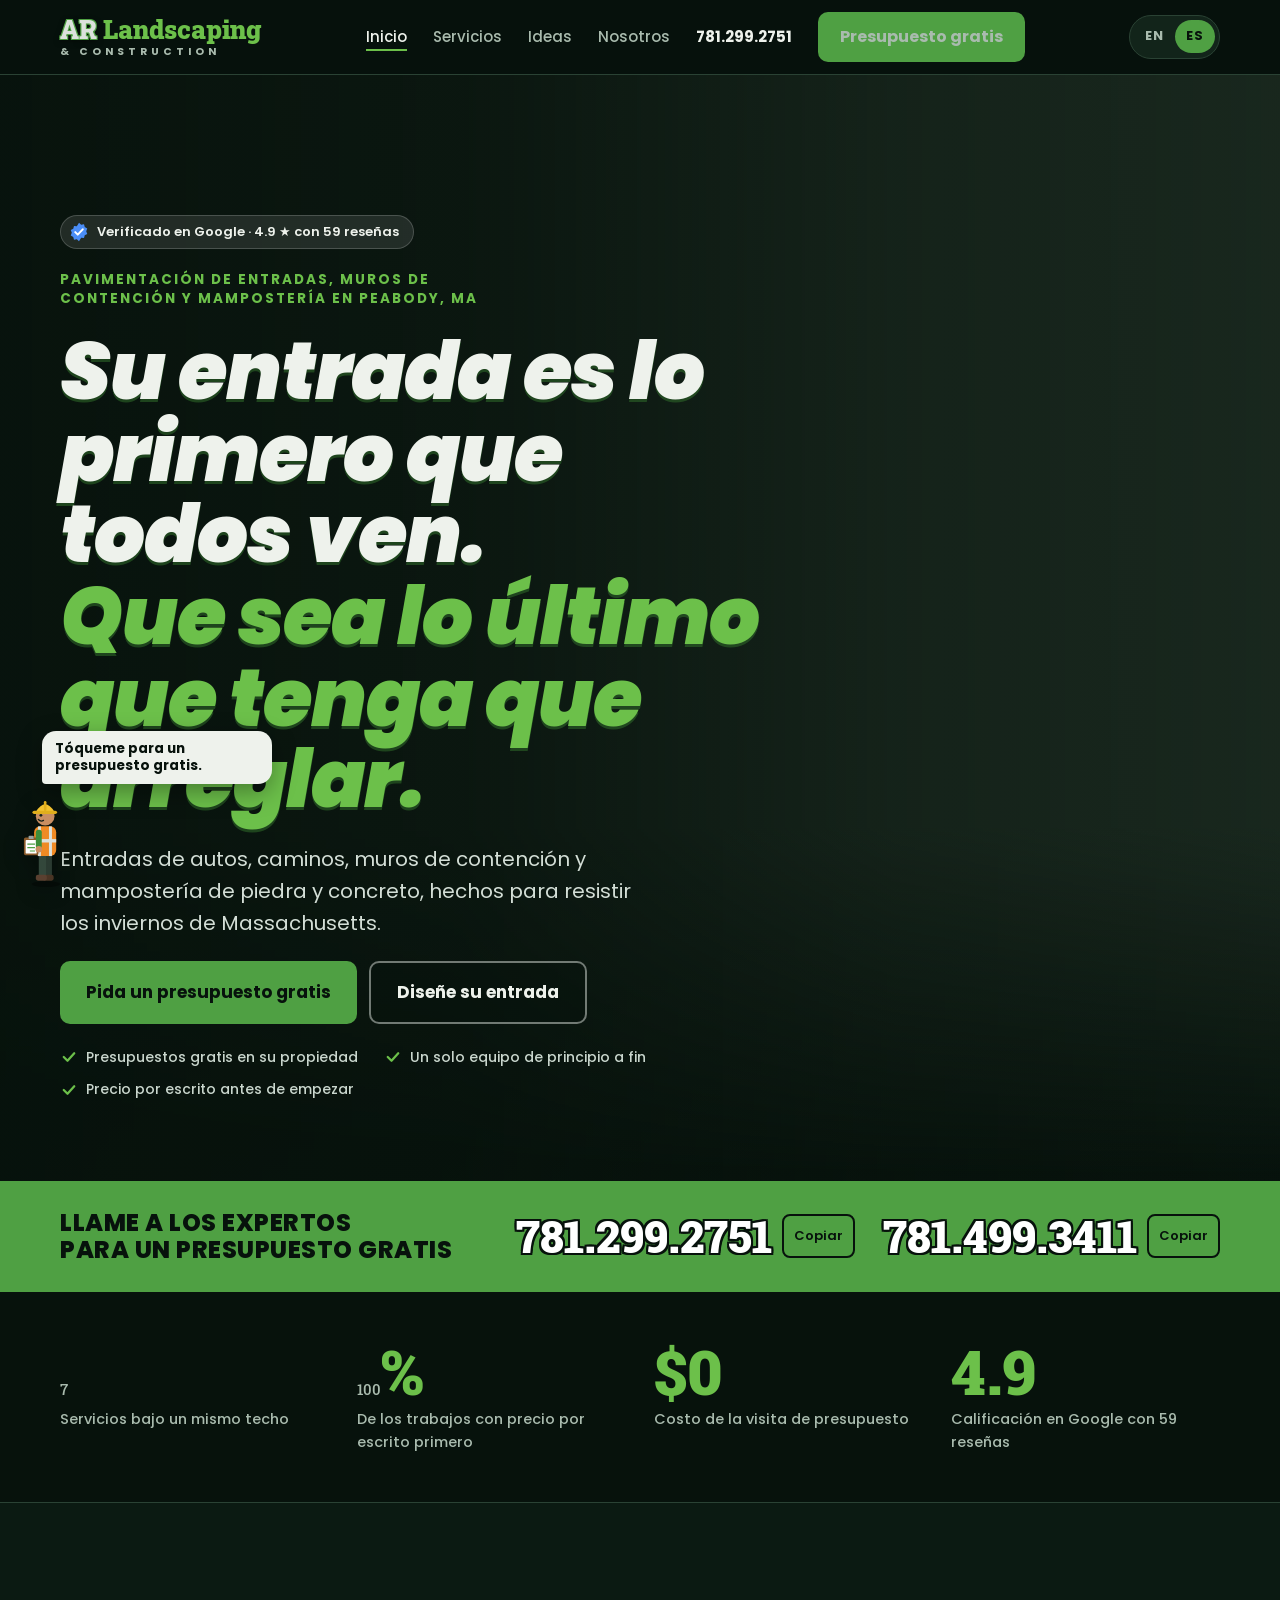
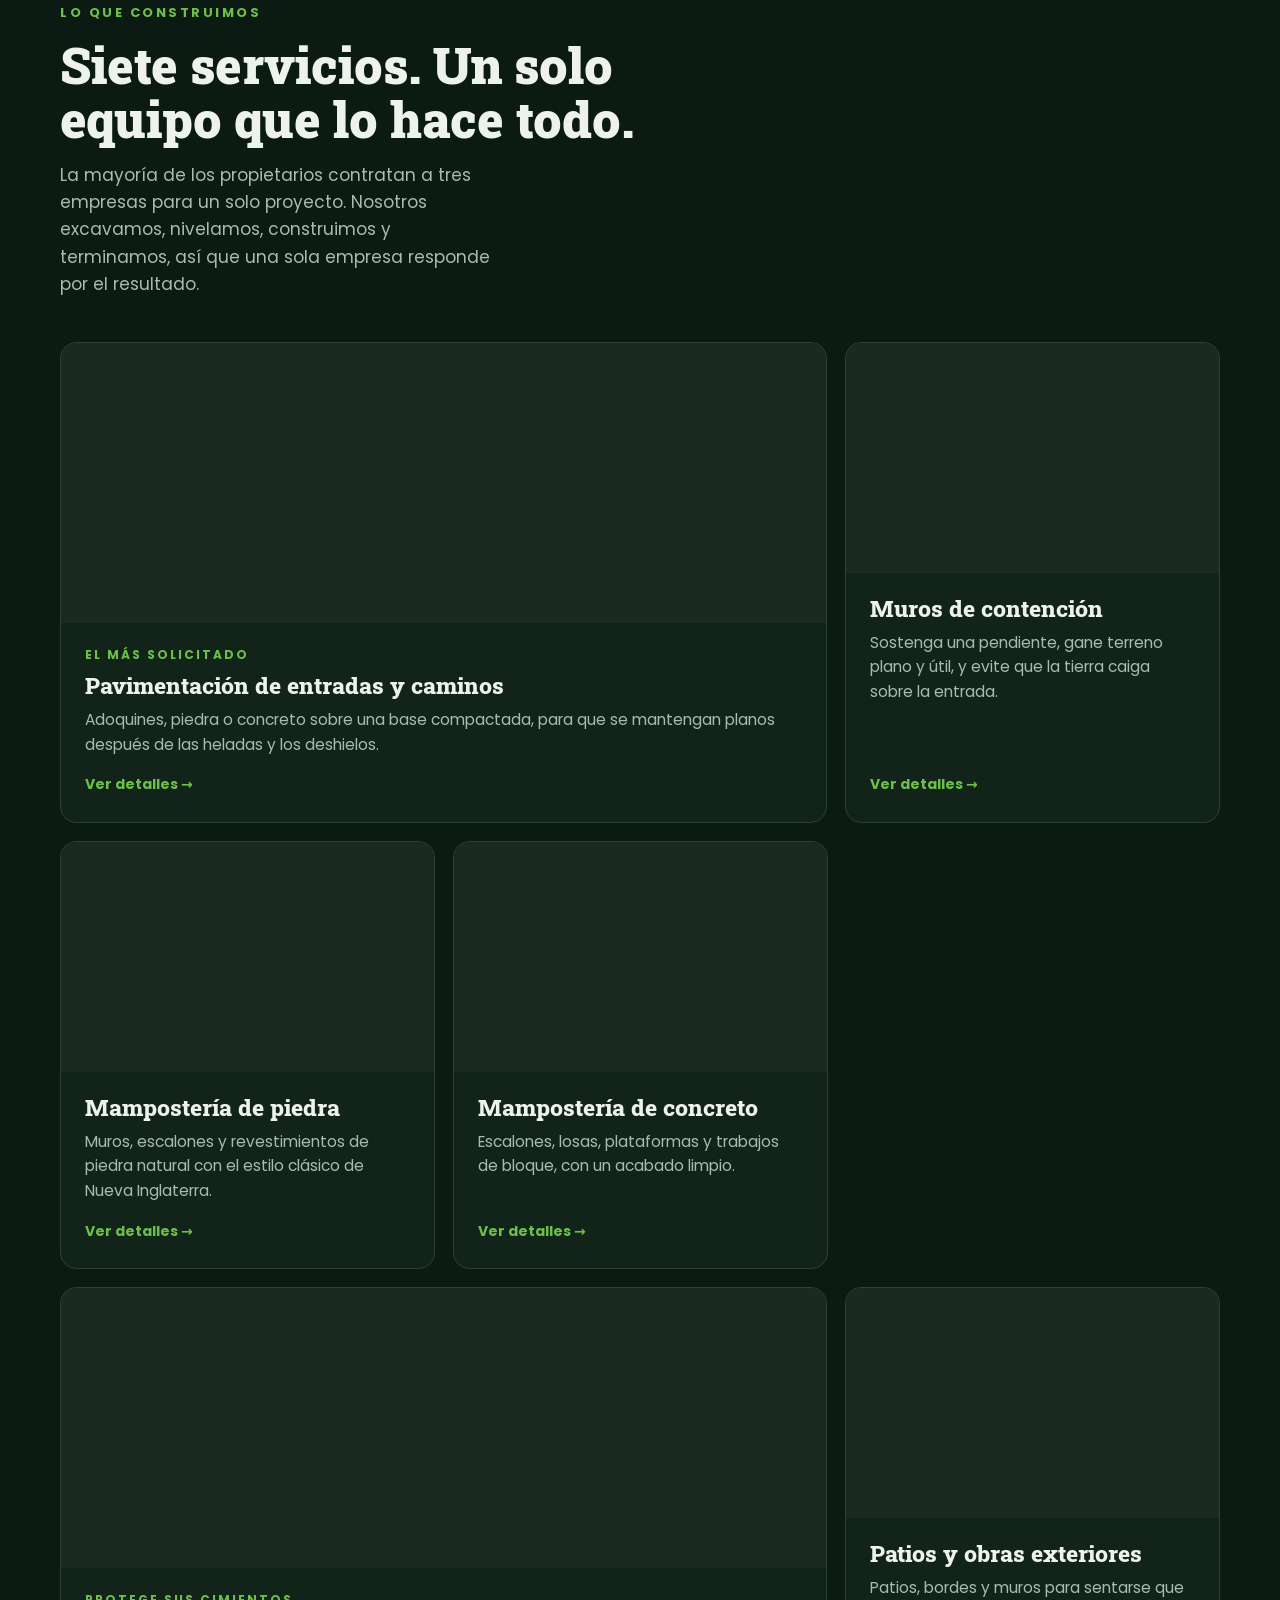
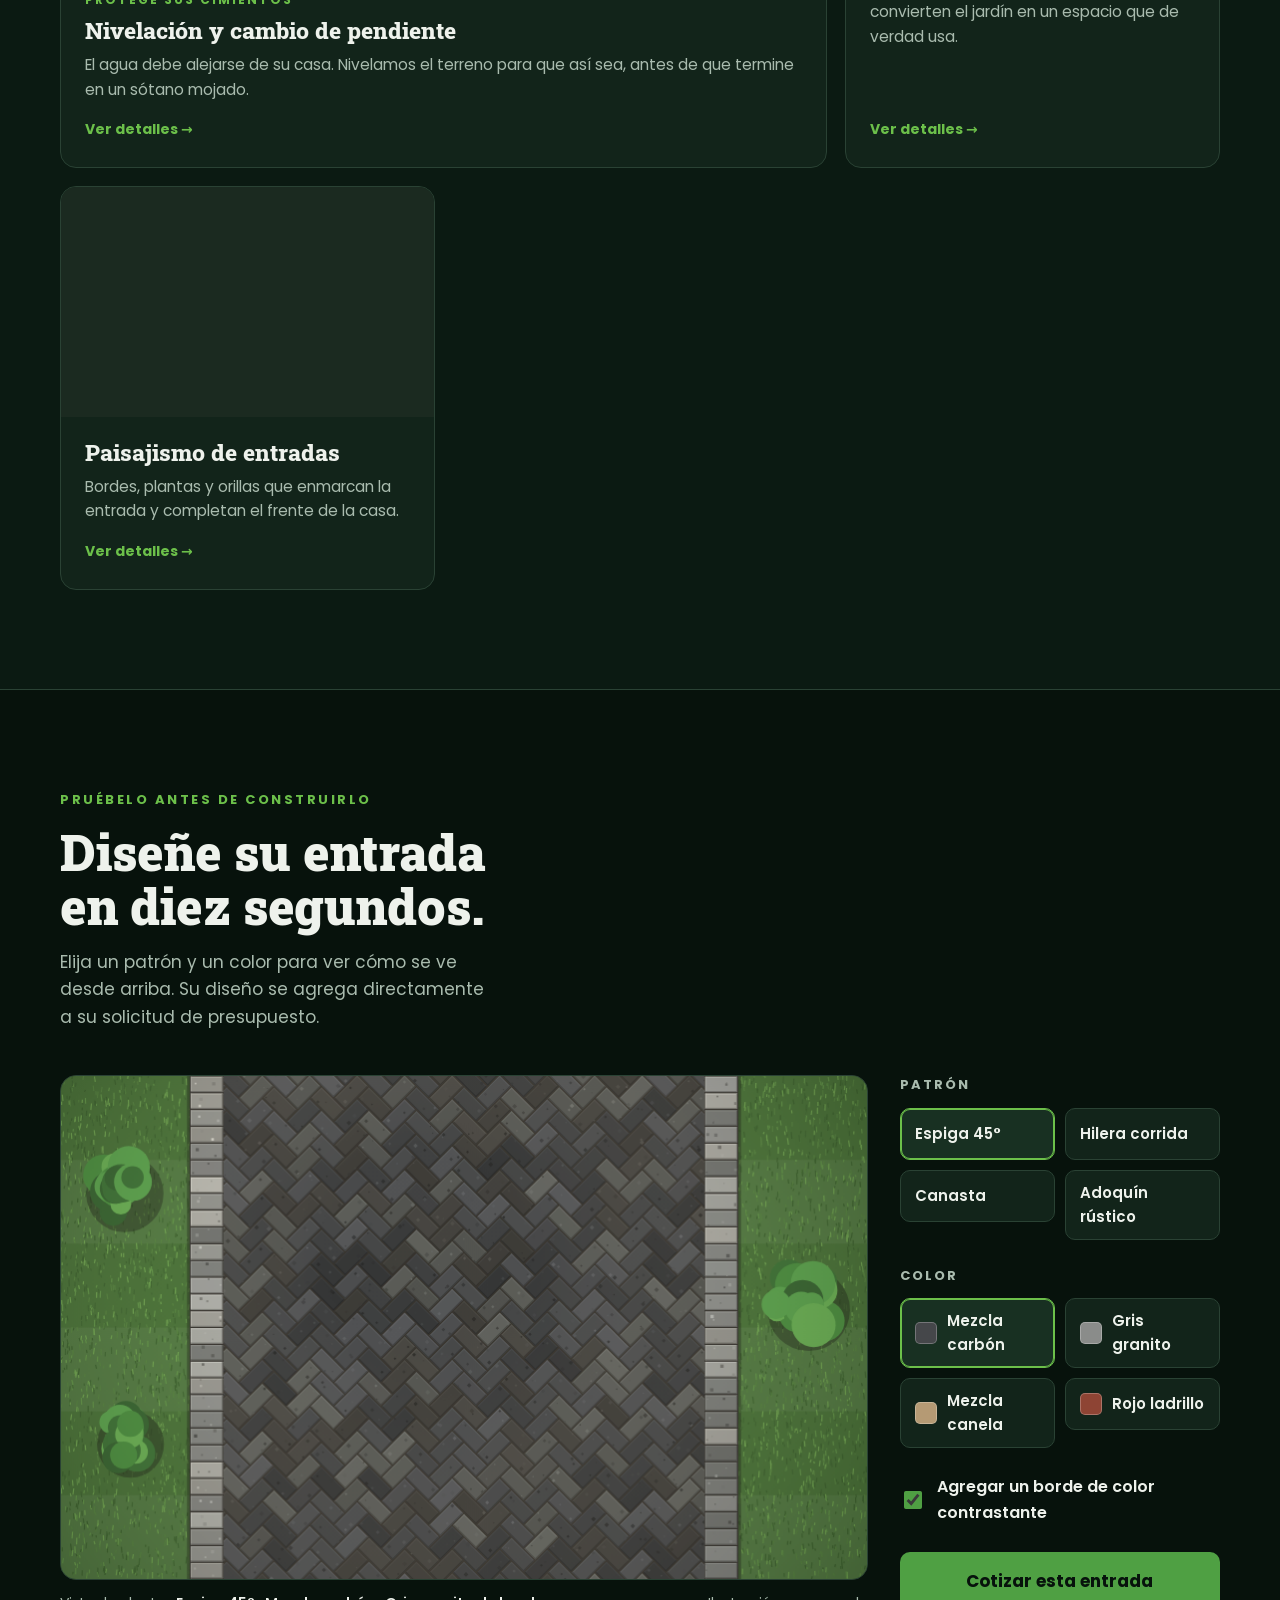
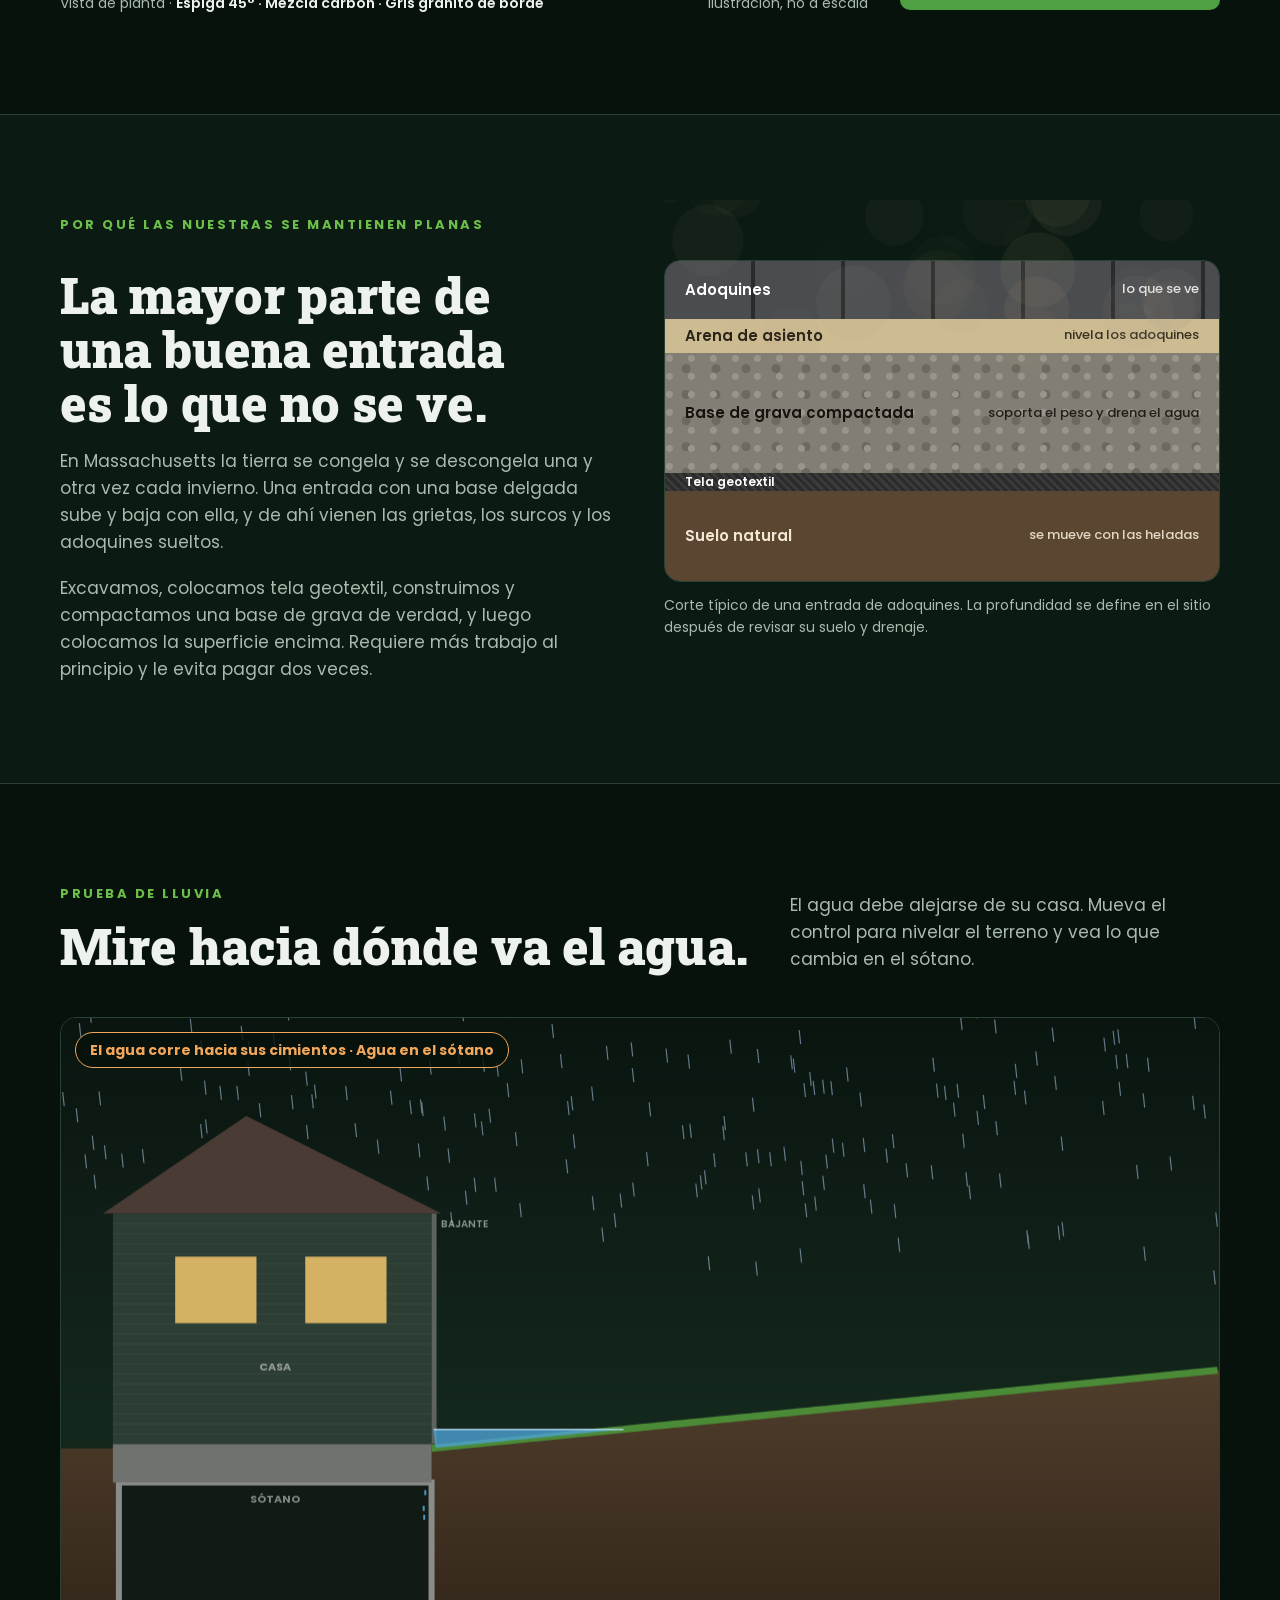
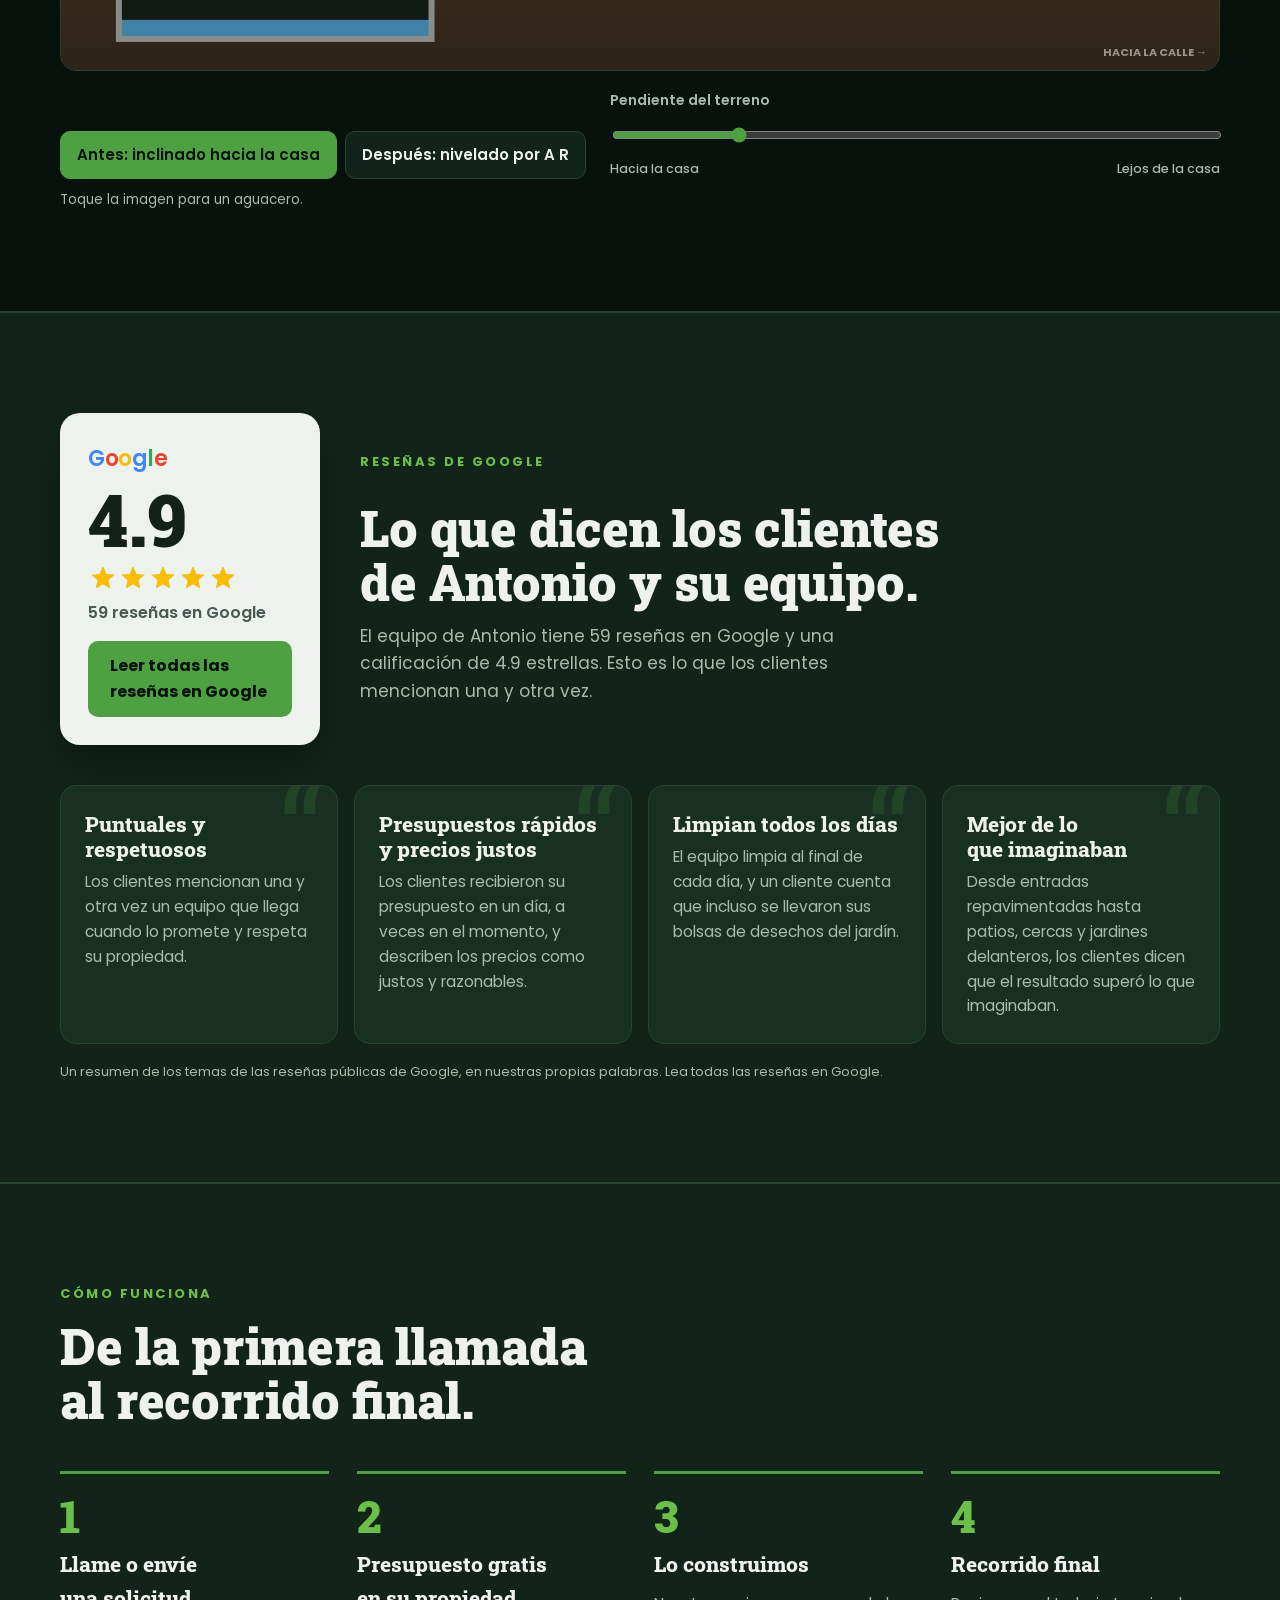
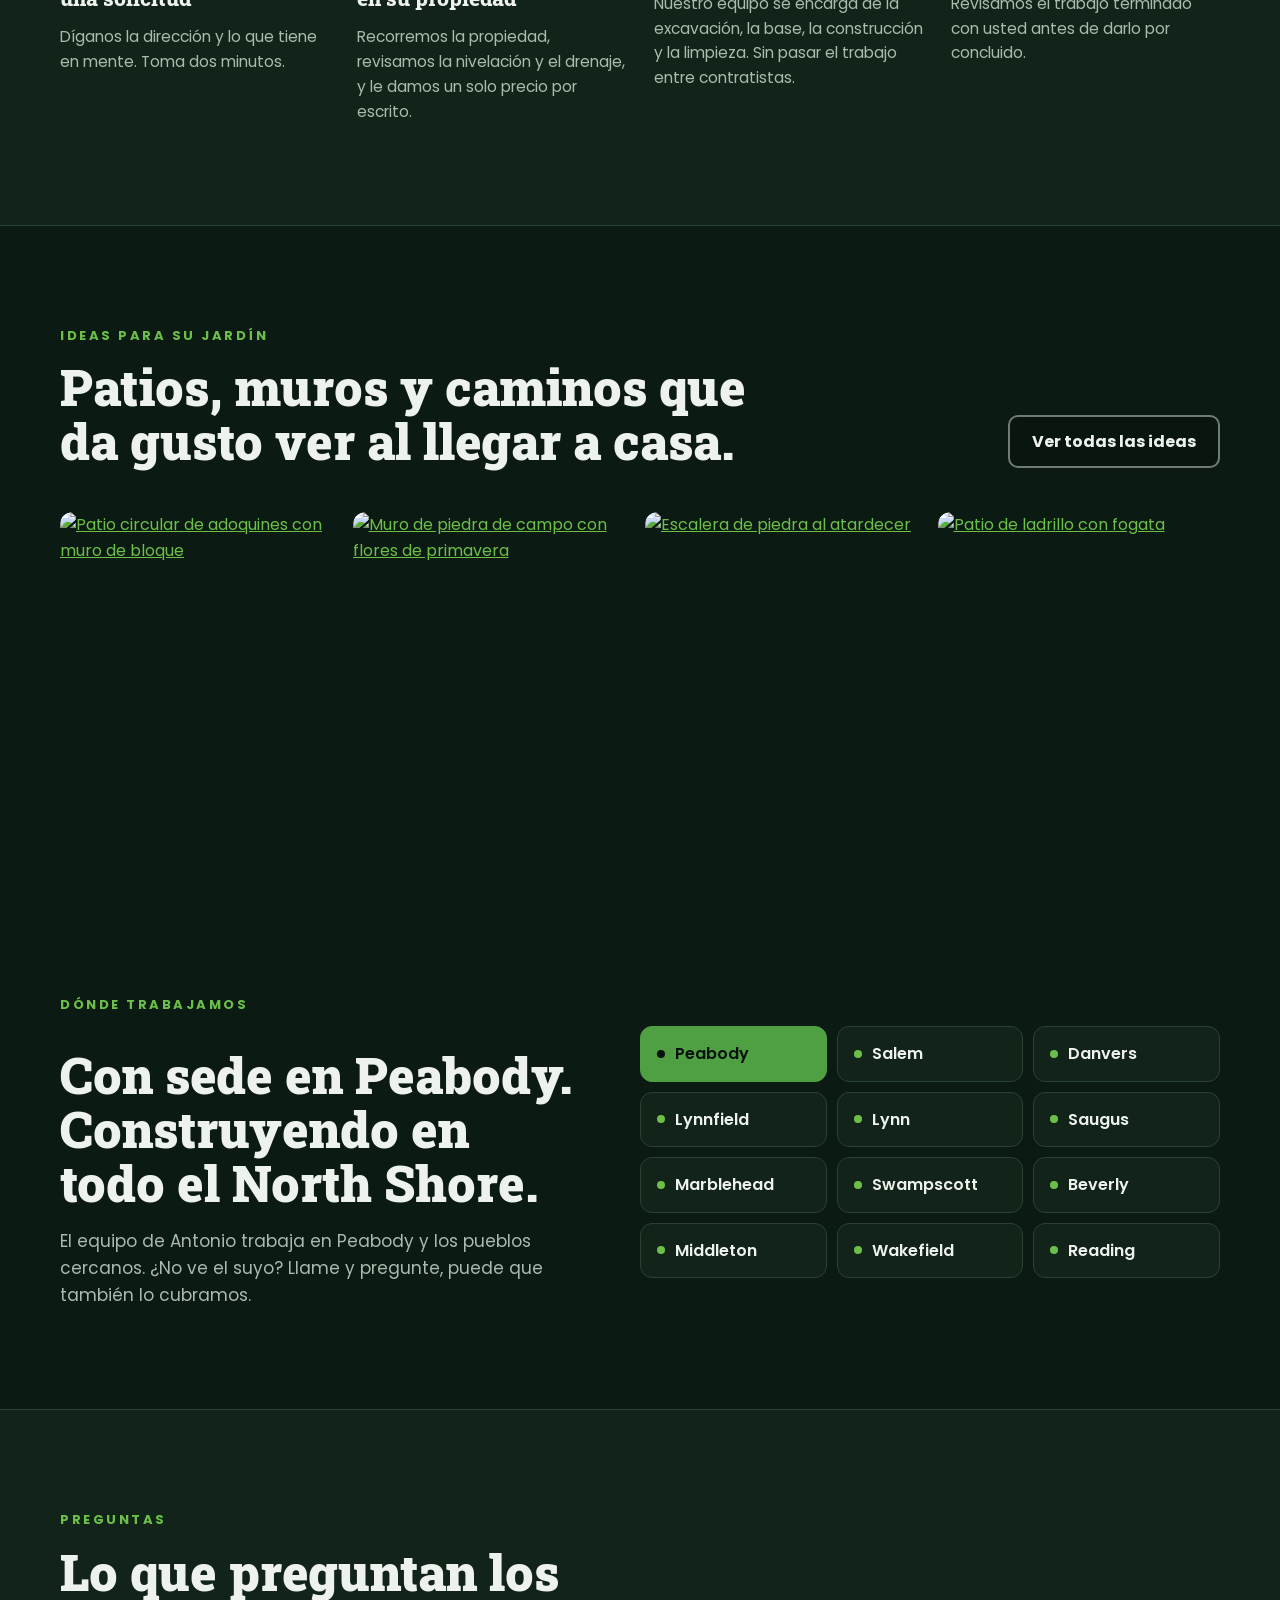
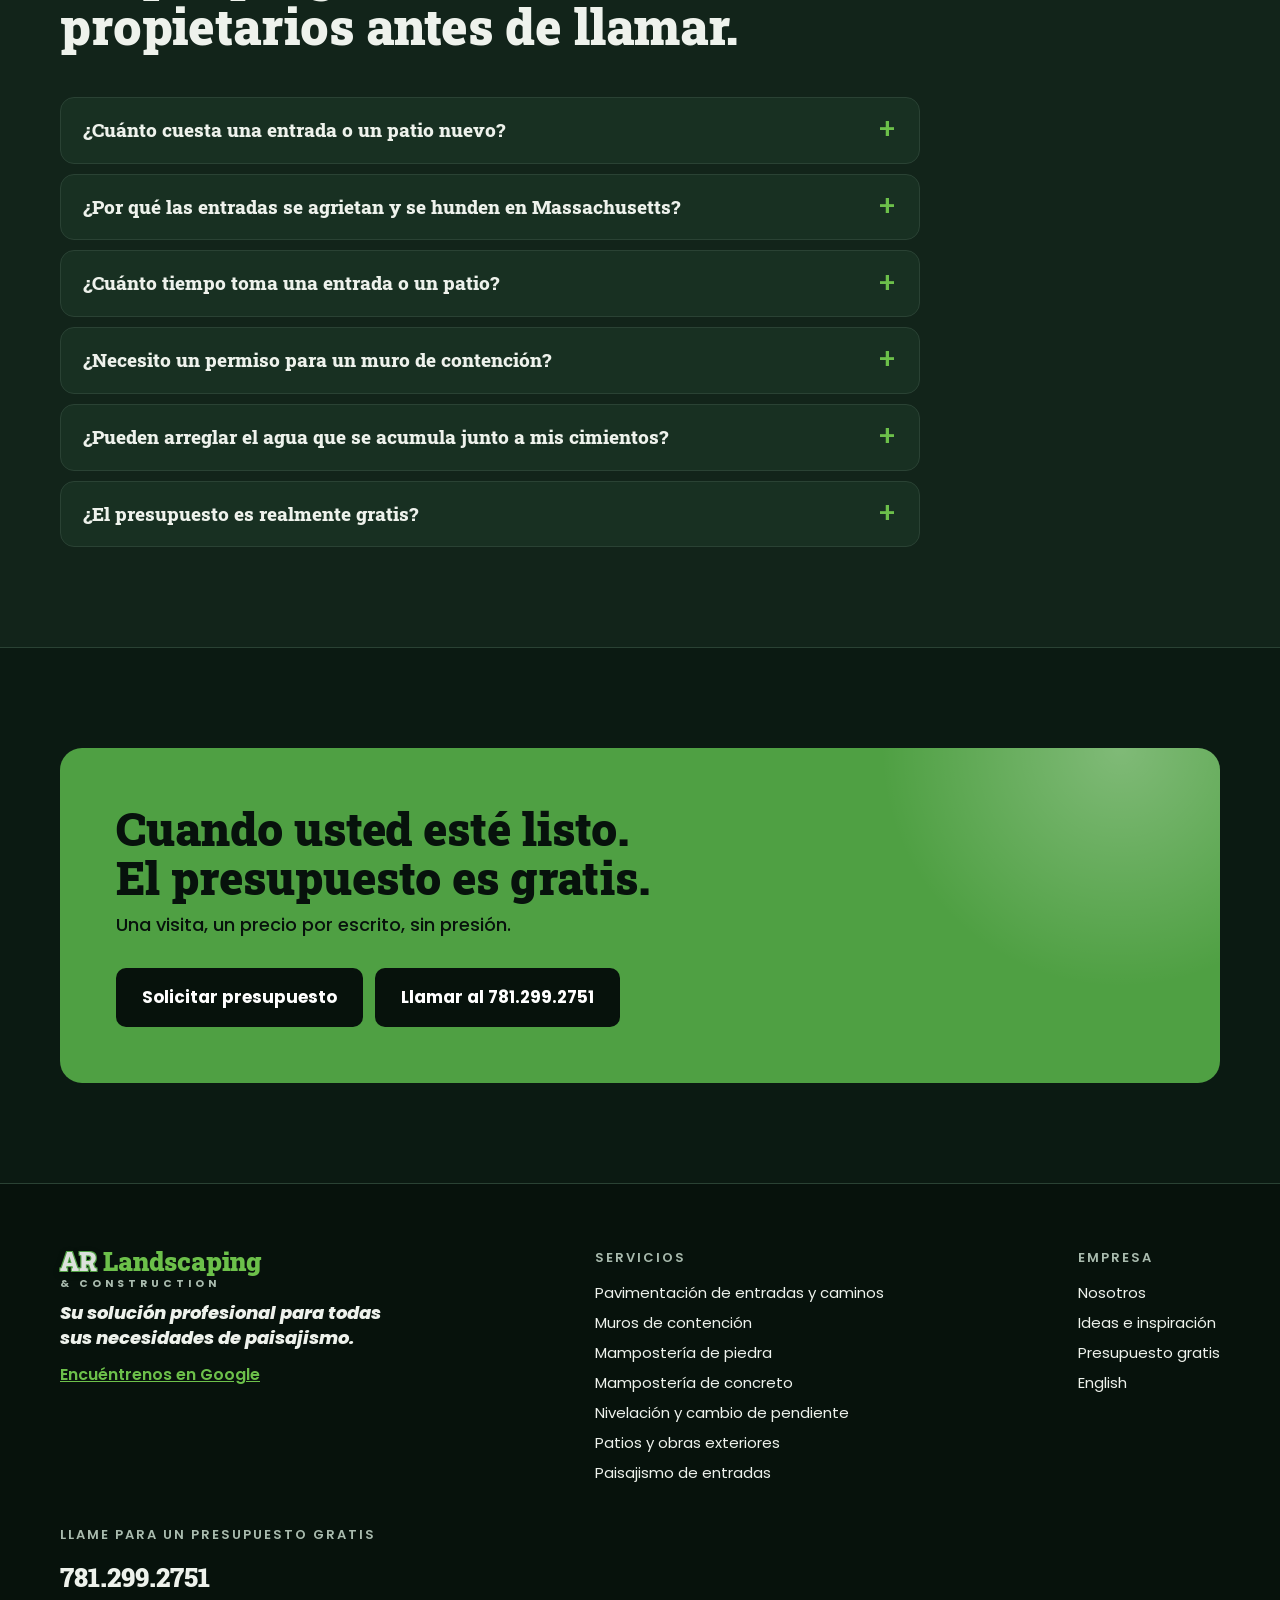
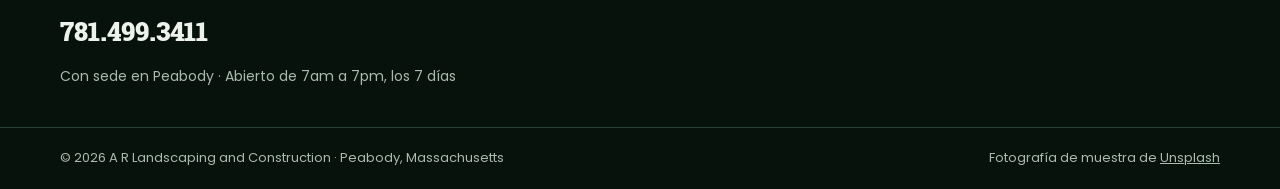
==== commit 8a4dfee7: "Add walking crew-member mascot that follows the scroll and swaps tools by section Co-Authored-By: Cl" ====
--- a/es/index.html
+++ b/es/index.html
@@ -22,7 +22,7 @@
 <link rel="preload" as="style" href="https://fonts.googleapis.com/css2?family=Poppins:ital,wght@0,400;0,500;0,600;0,700;0,800;1,800;1,900&family=Roboto+Slab:wght@700;800;900&display=swap" onload="this.onload=null;this.rel='stylesheet'">
 <noscript><link rel="stylesheet" href="https://fonts.googleapis.com/css2?family=Poppins:ital,wght@0,400;0,500;0,600;0,700;0,800;1,800;1,900&family=Roboto+Slab:wght@700;800;900&display=swap"></noscript>
 <link rel="preload" as="image" imagesrcset="https://images.unsplash.com/photo-1777428762767-e3a797da389a?auto=format,compress&fit=crop&w=360&q=50 360w, https://images.unsplash.com/photo-1777428762767-e3a797da389a?auto=format,compress&fit=crop&w=480&q=50 480w, https://images.unsplash.com/photo-1777428762767-e3a797da389a?auto=format,compress&fit=crop&w=640&q=50 640w, https://images.unsplash.com/photo-1777428762767-e3a797da389a?auto=format,compress&fit=crop&w=800&q=50 800w, https://images.unsplash.com/photo-1777428762767-e3a797da389a?auto=format,compress&fit=crop&w=1080&q=50 1080w, https://images.unsplash.com/photo-1777428762767-e3a797da389a?auto=format,compress&fit=crop&w=1440&q=50 1440w, https://images.unsplash.com/photo-1777428762767-e3a797da389a?auto=format,compress&fit=crop&w=1800&q=50 1800w" imagesizes="100vw" fetchpriority="high">
-<style>:root{--ink:#07120C; --ground:#0B1A12; --panel:#12241A; --panel-2:#183022; --line:#2A4234;--fg:#EEF2EC; --muted:#A9BBAE; --green:#4FA043; --green-hi:#6CC04A; --silver:#DCE1DC;--paper:#F3F5F0; --paper-ink:#14201A; --paper-muted:#4A5A50;--display:'Roboto Slab', Georgia, 'Times New Roman', serif;--body:'Poppins', 'Segoe UI', system-ui, -apple-system, sans-serif;--radius:16px; --max:1200px;color-scheme:dark;}*{box-sizing:border-box}html{scroll-behavior:smooth;-webkit-text-size-adjust:100%}@media (prefers-reduced-motion:reduce){html{scroll-behavior:auto}*,*::before,*::after{transition:none!important;animation:none!important}}body{margin:0;background:var(--ground);color:var(--fg);font-family:var(--body);font-size:16px;line-height:1.6;-webkit-font-smoothing:antialiased}img{max-width:100%;display:block}[hidden]{display:none!important}a{color:var(--green-hi)}h1,h2,h3{text-wrap:balance;margin:0}p{margin:0}.wrap{max-width:var(--max);margin:0 auto;padding-left:max(20px,env(safe-area-inset-left,0px));padding-right:max(20px,env(safe-area-inset-right,0px))}:focus-visible{outline:3px solid var(--green-hi);outline-offset:3px;border-radius:4px}.skip{position:absolute;left:-9999px;top:8px;z-index:100;background:var(--green);color:var(--ink);padding:10px 16px;border-radius:8px;font-weight:700}.skip:focus{left:16px}.wm{display:inline-flex;flex-direction:column;line-height:1;text-decoration:none;color:var(--fg)}.wm-top{font-family:var(--display);font-weight:900;font-size:26px;white-space:nowrap}.wm-ar{color:var(--silver);text-shadow:1px 1px 0 var(--green),-1px -1px 0 var(--green),1px -1px 0 var(--green),-1px 1px 0 var(--green),0 2px 6px rgba(0,0,0,.6)}.wm-l{color:var(--green-hi)}.wm-c{font-size:10.5px;font-weight:700;letter-spacing:4px;text-transform:uppercase;color:var(--muted);margin-top:5px}.hdr{position:sticky;top:0;z-index:50;background:rgba(7,18,12,.94);backdrop-filter:blur(10px);-webkit-backdrop-filter:blur(10px);border-bottom:1px solid var(--line)}.hdr .wrap{display:flex;align-items:center;justify-content:space-between;gap:16px;padding-block:12px}.nav{display:flex;align-items:center;gap:26px;font-size:15px;font-weight:500}.nav a{color:var(--muted);text-decoration:none}.nav a:hover,.nav a[aria-current="page"]{color:var(--fg)}.nav a[aria-current="page"]{box-shadow:0 2px 0 var(--green-hi)}.nav .num{color:var(--fg);font-weight:700;font-variant-numeric:tabular-nums}.hdr-tools{display:flex;align-items:center;gap:10px;order:3}.lang{display:inline-flex;align-items:center;min-height:44px;padding:4px;border-radius:999px;border:1.5px solid var(--line);background:var(--panel);text-decoration:none;font-weight:700;font-size:13px;letter-spacing:1px}.lang span{padding:6px 11px;border-radius:999px;color:var(--muted)}.lang span.on{background:var(--green);color:var(--ink)}.lang:hover{border-color:var(--green-hi)}@media (max-width:420px){.wm-top{font-size:21px}.wm-c{letter-spacing:3px}.lang span{padding:6px 9px}}.menu-btn{display:none;min-width:48px;min-height:48px;border-radius:10px;border:1.5px solid var(--line);background:var(--panel);color:var(--fg);cursor:pointer;align-items:center;justify-content:center}@media (max-width:960px){.menu-btn{display:inline-flex}.nav{position:absolute;left:0;right:0;top:100%;flex-direction:column;align-items:stretch;gap:0;background:var(--ink);border-bottom:1px solid var(--line);padding:8px max(20px,env(safe-area-inset-left,0px)) 20px;display:none}.nav.open{display:flex}.nav a{padding:14px 0;border-bottom:1px solid var(--line);font-size:17px}.nav a[aria-current="page"]{box-shadow:none;color:var(--green-hi)}.nav .btn{margin-top:14px;border-bottom:0}}.btn{display:inline-flex;align-items:center;justify-content:center;gap:10px;min-height:48px;padding:12px 22px;border-radius:10px;font-family:var(--body);font-weight:700;font-size:16px;text-decoration:none;border:0;cursor:pointer;transition:transform .15s ease,background .15s ease,border-color .15s ease}.btn:hover{transform:translateY(-1px)}.btn-green{background:var(--green);color:var(--ink)}.btn-green:hover{background:var(--green-hi)}.btn-ghost{background:rgba(7,18,12,.35);color:var(--fg);border:2px solid rgba(220,225,220,.5)}.btn-ghost:hover{border-color:var(--green-hi)}.btn-lg{font-size:17px;padding:16px 26px;min-height:56px}.hero{position:relative;overflow:hidden;background:#1b2a20;display:flex;align-items:flex-end;min-height:min(760px,92vh)}.hero>img{position:absolute;inset:0;width:100%;height:100%;object-fit:cover;animation:slowzoom 18s ease-out both}@keyframes slowzoom{from{scale:1.1}to{scale:1}}.hero::after{content:"";position:absolute;inset:0;background:linear-gradient(90deg,rgba(7,18,12,.94) 0%,rgba(7,18,12,.8) 36%,rgba(7,18,12,.3) 70%,rgba(7,18,12,.1) 100%),linear-gradient(0deg,rgba(7,18,12,1) 0%,rgba(7,18,12,0) 32%)}.hero .wrap{position:relative;z-index:2;width:100%;padding-block:140px 80px}.hero-copy{max-width:700px;display:flex;flex-direction:column;gap:22px}.verified{display:inline-flex;align-items:center;gap:8px;background:rgba(255,255,255,.1);border:1px solid rgba(255,255,255,.18);border-radius:999px;padding:6px 14px 6px 8px;font-size:13px;font-weight:600;width:max-content;max-width:100%}.hero .hero-title{font-style:italic;font-weight:900;font-size:clamp(40px,6.4vw,80px);line-height:1.02;letter-spacing:-1px;text-shadow:0 3px 0 rgba(47,107,42,.55)}.hero .hero-title em{display:block;color:var(--green-hi)}.lede{font-size:clamp(17px,1.6vw,20px);color:#D3DED6;max-width:580px}.ctas{display:flex;flex-wrap:wrap;gap:12px}.trust{display:flex;flex-wrap:wrap;gap:10px 26px;font-size:14px;color:#C9D6CD;font-weight:500}.trust span{display:inline-flex;align-items:center;gap:8px}.banner{position:relative;overflow:hidden;min-height:380px;display:flex;align-items:flex-end;background:#1b2a20}.banner>img{position:absolute;inset:0;width:100%;height:100%;object-fit:cover}.banner::after{content:"";position:absolute;inset:0;background:linear-gradient(0deg,rgba(7,18,12,.98) 0%,rgba(7,18,12,.55) 55%,rgba(7,18,12,.35) 100%)}.banner .wrap{position:relative;z-index:2;width:100%;padding-block:120px 48px;display:flex;flex-direction:column;gap:14px}.banner h1{font-family:var(--display);font-weight:900;font-size:clamp(36px,5vw,62px);line-height:1.05;max-width:820px}.banner p{color:#D3DED6;font-size:18px;max-width:640px}.band{background:var(--green);color:var(--ink)}.band .wrap{display:flex;flex-wrap:wrap;align-items:center;justify-content:space-between;gap:20px 40px;padding-block:28px}.band-label{font-weight:800;font-size:clamp(18px,2vw,24px);line-height:1.15;text-transform:uppercase;letter-spacing:.5px}.phones{display:flex;flex-wrap:wrap;gap:12px 28px}.phone{display:flex;align-items:center;gap:10px}.phone a{font-family:var(--display);font-weight:900;font-size:clamp(30px,3.6vw,44px);line-height:1;color:#fff;text-decoration:none;font-variant-numeric:tabular-nums;text-shadow:2px 2px 0 var(--ink),-2px -2px 0 var(--ink),2px -2px 0 var(--ink),-2px 2px 0 var(--ink),0 2px 0 var(--ink),2px 0 0 var(--ink),-2px 0 0 var(--ink),0 -2px 0 var(--ink)}.copy{min-width:44px;min-height:44px;border-radius:8px;border:2px solid var(--ink);background:transparent;color:var(--ink);font:600 13px var(--body);cursor:pointer;padding:0 10px}.copy:hover{background:rgba(7,18,12,.12)}.sec{padding-block:100px}.sec.alt{background:var(--panel);border-block:1px solid var(--line)}.sec.deep{background:var(--ink);border-block:1px solid var(--line)}.sec-head{display:flex;flex-wrap:wrap;justify-content:space-between;align-items:flex-end;gap:16px 40px;margin-bottom:44px}.sec-head h2,.h2{font-family:var(--display);font-weight:900;font-size:clamp(32px,4vw,50px);line-height:1.08;max-width:720px}.sec-head p{color:var(--muted);max-width:430px;font-size:17px}.kicker{display:block;font-size:13px;font-weight:700;letter-spacing:2.5px;text-transform:uppercase;color:var(--green-hi);margin-bottom:14px}.muted{color:var(--muted)}.svc-grid{display:grid;grid-template-columns:1fr;gap:18px}@media (min-width:680px){.svc-grid{grid-template-columns:repeat(2,minmax(0,1fr))}.svc-grid .svc:last-child{grid-column:span 2}}@media (min-width:1020px){.svc-grid{grid-template-columns:repeat(3,minmax(0,1fr))}.svc-grid .svc:last-child{grid-column:auto}.svc.wide{grid-column:span 2}}.svc{position:relative;background:var(--panel);border:1px solid var(--line);border-radius:var(--radius);overflow:hidden;display:flex;flex-direction:column;text-decoration:none;color:var(--fg);transition:border-color .2s ease,transform .2s ease}.svc:hover{border-color:var(--green);transform:translateY(-2px)}.svc .ph{height:230px;overflow:hidden;background:#1b2a20}.svc.wide .ph{height:280px}.svc .ph img{width:100%;height:100%;object-fit:cover;transition:transform .5s ease}.svc:hover .ph img{transform:scale(1.05)}.svc-body{padding:22px 24px 26px;display:flex;flex-direction:column;gap:8px;flex:1}.svc h3{font-family:var(--display);font-weight:800;font-size:23px;line-height:1.2}.svc p{color:var(--muted);font-size:15.5px}.svc .more{margin-top:auto;padding-top:8px;font-weight:700;font-size:14px;color:var(--green-hi)}.tag{font-size:12px;font-weight:700;letter-spacing:2px;text-transform:uppercase;color:var(--green-hi)}.dz{display:flex;flex-wrap:wrap;gap:32px;align-items:flex-start}.dz-preview{flex:999 1 560px;min-width:0;display:flex;flex-direction:column;gap:12px}.dz-preview canvas{width:100%;aspect-ratio:16/10;border-radius:var(--radius);display:block;background:#2f4a2a;border:1px solid var(--line)}.dz-cap{display:flex;flex-wrap:wrap;justify-content:space-between;gap:8px;font-size:14px;color:var(--muted)}.dz-cap strong{color:var(--fg);font-weight:600}.dz-controls{flex:1 1 320px;min-width:0;display:flex;flex-direction:column;gap:26px}fieldset{border:0;margin:0;padding:0}legend{font-size:13px;font-weight:700;letter-spacing:2px;text-transform:uppercase;color:var(--muted);padding:0;margin-bottom:12px}.opts{display:grid;grid-template-columns:repeat(2,minmax(0,1fr));gap:10px}.opt{position:relative}.opt input{position:absolute;opacity:0;inset:0;width:100%;height:100%;margin:0;cursor:pointer}.opt label{display:flex;align-items:center;gap:10px;min-height:52px;padding:10px 14px;border-radius:10px;border:1.5px solid var(--line);background:var(--panel);font-weight:600;font-size:15px;cursor:pointer}.opt input:checked+label{border-color:var(--green-hi);background:var(--panel-2);box-shadow:inset 0 0 0 1px var(--green-hi)}.opt input:focus-visible+label{outline:3px solid var(--green-hi);outline-offset:2px}.sw{width:22px;height:22px;border-radius:5px;flex:none;border:1px solid rgba(255,255,255,.25)}.toggle{display:flex;align-items:center;gap:12px;font-weight:600;min-height:44px;cursor:pointer}.toggle input{width:22px;height:22px;accent-color:var(--green)}.split{display:flex;flex-wrap:wrap;gap:48px;align-items:center}.split>*{flex:1 1 440px;min-width:0}.prose{display:flex;flex-direction:column;gap:18px}.prose p{color:var(--muted);font-size:17px;max-width:560px}.layers{display:flex;flex-direction:column;border-radius:var(--radius);overflow:hidden;border:1px solid var(--line)}.layer{display:flex;align-items:center;justify-content:space-between;gap:16px;padding:0 20px;font-weight:600;font-size:15px}.layer small{font-weight:500;opacity:.9;font-size:13px;text-align:right}.l1{height:58px;background:repeating-linear-gradient(90deg,#4a4c4f 0 86px,#2a2b2c 86px 90px);color:#fff}.l2{height:34px;background:#cdbb92;color:#2a2418}.l3{height:120px;background:radial-gradient(circle at 20% 30%,#9a958b 0 3px,transparent 4px) 0 0/22px 18px,radial-gradient(circle at 70% 60%,#6d6960 0 4px,transparent 5px) 0 0/30px 26px,#837e74;color:#16130f}.l4{height:18px;background:repeating-linear-gradient(45deg,#2b2b2b 0 3px,#3a3a3a 3px 6px);color:#fff;font-size:12px}.l5{height:90px;background:#5b4632;color:#f3e7d6}.fig-cap{margin-top:12px;font-size:14px;color:var(--muted)}.steps{display:grid;grid-template-columns:repeat(auto-fit,minmax(230px,1fr));gap:28px}.step{border-top:3px solid var(--green);padding-top:20px;display:flex;flex-direction:column;gap:10px}.step b{font-family:var(--display);font-weight:900;font-size:44px;line-height:1;color:var(--green-hi)}.step h3{font-family:var(--display);font-weight:800;font-size:21px}.step p{color:var(--muted);font-size:15.5px}.strip{display:grid;grid-template-columns:repeat(4,minmax(0,1fr));gap:10px}@media (max-width:820px){.strip{grid-template-columns:repeat(2,minmax(0,1fr))}}.strip img{width:100%;aspect-ratio:1/1;object-fit:cover;border-radius:12px}.filters{display:flex;flex-wrap:wrap;gap:8px;margin-bottom:28px}.filters button{min-height:44px;padding:8px 18px;border-radius:999px;border:1.5px solid var(--line);background:var(--panel);color:var(--fg);font:600 15px var(--body);cursor:pointer}.filters button[aria-pressed="true"]{background:var(--green);border-color:var(--green);color:var(--ink)}.gal{columns:3 300px;column-gap:14px}.gal figure{break-inside:avoid;margin:0 0 14px;border-radius:14px;overflow:hidden;background:var(--panel);border:1px solid var(--line)}.gal img{width:100%;height:auto}.gal figcaption{padding:12px 16px;font-size:14px;color:var(--muted);display:flex;justify-content:space-between;gap:12px}.gal figcaption b{color:var(--fg);font-weight:600}.row{display:flex;flex-wrap:wrap;gap:48px;align-items:center;padding-block:72px;border-bottom:1px solid var(--line);scroll-margin-top:90px}.row:nth-child(even){flex-direction:row-reverse}.row>*{flex:1 1 440px;min-width:0}.row .ph{border-radius:var(--radius);overflow:hidden;aspect-ratio:4/3;max-width:100%;background:#1b2a20}.row .ph img{width:100%;height:100%;object-fit:cover}.row h2{font-family:var(--display);font-weight:900;font-size:clamp(28px,3.2vw,40px);line-height:1.1}.row .prose ul{margin:0;padding:0;list-style:none;display:flex;flex-direction:column;gap:10px}.checks li{display:flex;gap:12px;align-items:flex-start}.checks li::before{content:"";flex:none;width:20px;height:20px;margin-top:4px;background:no-repeat center/contain url("data:image/svg+xml,%3Csvg xmlns='http://www.w3.org/2000/svg' viewBox='0 0 24 24' fill='none' stroke='%236CC04A' stroke-width='3' stroke-linecap='round' stroke-linejoin='round'%3E%3Cpath d='M5 12l5 5 9-10'/%3E%3C/svg%3E")}.values{display:grid;grid-template-columns:repeat(auto-fit,minmax(260px,1fr));gap:18px}.value{background:var(--panel);border:1px solid var(--line);border-radius:var(--radius);padding:28px;display:flex;flex-direction:column;gap:10px}.value h3{font-family:var(--display);font-weight:800;font-size:22px}.value p{color:var(--muted)}.proof{background:var(--panel);border:1px solid var(--line);border-radius:18px;padding:36px;display:flex;flex-wrap:wrap;align-items:center;justify-content:space-between;gap:24px}.proof h3{font-family:var(--display);font-weight:900;font-size:clamp(24px,3vw,34px);line-height:1.15;max-width:640px}.proof p{color:var(--muted);margin-top:8px}.cta{position:relative;overflow:hidden;border-radius:22px;background:var(--green);color:var(--ink);padding:56px;display:flex;flex-wrap:wrap;gap:28px;align-items:center;justify-content:space-between}.cta h2{font-family:var(--display);font-weight:900;font-size:clamp(30px,3.6vw,46px);line-height:1.05;max-width:620px}.cta p{font-weight:500;font-size:18px;margin-top:10px}.cta .btn-dark{background:var(--ink);color:#fff}.cta .btn-dark:hover{background:#000}.est{display:flex;flex-wrap:wrap;gap:48px;align-items:flex-start}.est-copy{flex:1 1 360px;min-width:0;display:flex;flex-direction:column;gap:18px}.est-copy p{color:var(--muted);font-size:17px}form.card{flex:1 1 440px;min-width:0;background:var(--paper);color:var(--paper-ink);border-radius:18px;padding:32px;display:flex;flex-direction:column;gap:16px;color-scheme:light}form.card h2{font-family:var(--display);font-weight:900;font-size:28px}.row2{display:grid;grid-template-columns:repeat(auto-fit,minmax(180px,1fr));gap:14px}.fld{display:flex;flex-direction:column;gap:6px;font-size:14px;font-weight:600}.fld input,.fld select,.fld textarea{font:inherit;font-weight:400;font-size:16px;padding:12px 14px;border:1.5px solid #B4C0B7;border-radius:10px;background:#fff;color:var(--paper-ink);min-height:48px}.fld textarea{min-height:110px;resize:vertical}.fld input:focus,.fld select:focus,.fld textarea:focus{outline:3px solid var(--green);outline-offset:1px;border-color:var(--green)}.hp{position:absolute;left:-9999px}.err{color:#9B1C1C;font-size:14px;font-weight:600}.done{background:#E3F1DD;border:1.5px solid var(--green);border-radius:12px;padding:18px;display:flex;flex-direction:column;gap:6px;font-size:15px}.done strong{font-size:18px}.fine{font-size:13px;color:var(--paper-muted);text-align:center}.contact-cards{display:flex;flex-direction:column;gap:12px}.ccard{background:var(--panel);border:1px solid var(--line);border-radius:14px;padding:18px 20px;display:flex;justify-content:space-between;align-items:center;gap:12px;flex-wrap:wrap}.ccard a{font-family:var(--display);font-weight:900;font-size:28px;color:var(--fg);text-decoration:none;font-variant-numeric:tabular-nums}.ccard span{color:var(--muted);font-size:14px}footer{background:var(--ink);border-top:1px solid var(--line)}.ft{padding-block:64px 40px;display:flex;flex-wrap:wrap;gap:40px;justify-content:space-between}.ft-col{display:flex;flex-direction:column;gap:12px;min-width:0}.ft-col h4,.ft-col .ft-h{font-family:var(--body);font-weight:600;margin:0;font-size:13px;letter-spacing:2px;text-transform:uppercase;color:var(--muted)}.ft-col ul{list-style:none;margin:0;padding:0;display:flex;flex-direction:column;gap:6px;font-size:15px}.ft-col ul a{color:var(--fg);text-decoration:none}.ft-col ul a:hover{color:var(--green-hi)}.ft-tag{font-style:italic;font-weight:800;font-size:18px;max-width:340px;line-height:1.35}.ft-nums a{font-family:var(--display);font-weight:900;font-size:26px;color:var(--fg);text-decoration:none;font-variant-numeric:tabular-nums}.ft-base{border-top:1px solid var(--line);font-size:13px;color:var(--muted)}.ft-base .wrap{padding-block:20px;display:flex;flex-wrap:wrap;gap:12px;justify-content:space-between}.ft-base a{color:var(--muted)}.callbar{display:none}@media (max-width:700px){.callbar{display:flex;position:fixed;left:0;right:0;bottom:0;z-index:55;gap:10px;background:var(--ink);border-top:1px solid var(--line);padding:10px max(16px,env(safe-area-inset-right,0px)) calc(10px + env(safe-area-inset-bottom,0px)) max(16px,env(safe-area-inset-left,0px))}.callbar .btn{flex:1 1 0;min-height:50px;padding:10px;font-size:15px}body{padding-bottom:76px}.sec{padding-block:72px}.hero .wrap{padding-block:110px 56px}.proof,form.card,.cta{padding:26px}.row{padding-block:48px;gap:28px}}.toast{position:fixed;left:50%;bottom:calc(96px + env(safe-area-inset-bottom,0px));transform:translateX(-50%);background:var(--fg);color:var(--ink);font-weight:700;padding:10px 18px;border-radius:999px;z-index:70;font-size:14px}.js .reveal{opacity:0;transform:translateY(18px);transition:opacity .6s ease,transform .6s ease}.js .reveal.in{opacity:1;transform:none}@media (prefers-reduced-motion:reduce){.js .reveal{opacity:1;transform:none}}.progress-bar{position:fixed;left:0;right:0;top:0;height:3px;z-index:80;background:var(--green-hi);transform-origin:0 50%;transform:scaleX(0);pointer-events:none}.hdr .wrap{transition:padding .3s ease}.hdr.scrolled{box-shadow:0 8px 24px rgba(0,0,0,.35)}.hdr.scrolled .wrap{padding-block:7px}.hero>img,.banner>img{will-change:translate}@keyframes rise{from{opacity:0;transform:translateY(.55em) rotate(2deg)}to{opacity:1;transform:none}}@keyframes fadeUp{from{opacity:0;transform:translateY(16px)}to{opacity:1;transform:none}}.js .hero .hero-title.wsplit .w{display:inline-block;opacity:0;animation:rise .75s cubic-bezier(.2,.75,.25,1) forwards;animation-delay:calc(var(--d) + 250ms)}.js .hero .verified{animation:fadeUp .6s ease both .1s}.js .hero .lede{animation:fadeUp .7s ease both 1.1s}.js .hero .ctas{animation:fadeUp .7s ease both 1.3s}.js .hero .trust{animation:fadeUp .7s ease both 1.5s}.js .banner .wrap>*{animation:fadeUp .7s ease both}.js .banner .wrap>*:nth-child(2){animation-delay:.12s}.js .banner .wrap>*:nth-child(3){animation-delay:.24s}.btn-green{position:relative;overflow:hidden}.btn-green::after{content:"";position:absolute;inset:0;background:linear-gradient(110deg,transparent 30%,rgba(255,255,255,.45) 50%,transparent 70%);transform:translateX(-120%);transition:transform .7s ease}.btn-green:hover::after{transform:translateX(120%)}.band .phone{transition:transform .2s ease}.band .phone:hover{transform:translateY(-2px)}.js .svc.reveal .ph img{transform:scale(1.18);transition:transform 1.4s cubic-bezier(.2,.7,.2,1)}.js .svc.reveal.in .ph img{transform:scale(1)}.js .svc.reveal.in:hover .ph img{transform:scale(1.06);transition-duration:.5s}.stats{background:var(--ink);border-bottom:1px solid var(--line)}.stats-grid{display:grid;grid-template-columns:repeat(4,minmax(0,1fr));gap:28px;padding-block:48px}@media (max-width:760px){.stats-grid{grid-template-columns:repeat(2,minmax(0,1fr));gap:28px 18px}}.stat{display:flex;flex-direction:column;gap:6px;min-width:0}.stat b{font-family:var(--display);font-weight:900;font-size:clamp(40px,5vw,62px);line-height:1;color:var(--green-hi);font-variant-numeric:tabular-nums}.stat span{color:var(--muted);font-size:14.5px;font-weight:500}@keyframes layIn{from{opacity:0;transform:translateX(-36px)}to{opacity:1;transform:none}}@keyframes compact{0%{opacity:0;transform:translateY(-26px) scaleY(1.25)}60%{opacity:1;transform:translateY(0) scaleY(.94)}80%{opacity:1;transform:scaleY(1.02)}100%{opacity:1;transform:none}}@keyframes dropIn{0%{opacity:0;transform:translateY(-40px)}70%{opacity:1;transform:translateY(3px)}100%{opacity:1;transform:none}}.js figure.reveal .layer{opacity:0}.js figure.reveal.in .l5{animation:layIn .55s ease forwards 0s}.js figure.reveal.in .l4{animation:layIn .5s ease forwards .35s}.js figure.reveal.in .l3{transform-origin:50% 100%;animation:compact .8s cubic-bezier(.3,.7,.3,1) forwards .7s}.js figure.reveal.in .l2{animation:layIn .5s ease forwards 1.35s}.js figure.reveal.in .l1{animation:dropIn .7s cubic-bezier(.3,.7,.3,1) forwards 1.7s}.step{position:relative}.js .step.reveal{border-top-color:transparent}.js .step.reveal::before{content:"";position:absolute;left:0;right:0;top:-3px;height:3px;background:var(--green);transform:scaleX(0);transform-origin:0 50%;transition:transform .8s cubic-bezier(.2,.7,.2,1) .15s}.js .step.reveal.in::before{transform:scaleX(1)}.js .step.reveal b{display:inline-block;transform:scale(.4);opacity:0;transition:transform .5s cubic-bezier(.3,1.6,.5,1) .35s,opacity .3s ease .35s}.js .step.reveal.in b{transform:none;opacity:1}.strip img{transition:transform .5s ease}.strip a{overflow:hidden;border-radius:12px;display:block}.strip a:hover img{transform:scale(1.06)}@keyframes pop{from{opacity:0;transform:scale(.94)}to{opacity:1;transform:none}}.gal figure.pop{animation:pop .45s ease both}.cta::before{content:"";position:absolute;width:520px;height:520px;right:-160px;top:-260px;border-radius:50%;background:radial-gradient(circle,rgba(255,255,255,.28),transparent 65%);animation:drift 9s ease-in-out infinite alternate;pointer-events:none}.cta>*{position:relative}@keyframes drift{from{transform:translate(0,0)}to{transform:translate(-140px,120px)}}@media (max-width:700px){.js .callbar{transform:translateY(110%);transition:transform .35s ease}.js .callbar.show{transform:none}}@media (prefers-reduced-motion:reduce){.js .hero .hero-title.wsplit .w,.js figure.reveal .layer,.js .step.reveal b{opacity:1!important;transform:none!important;animation:none!important}.js .step.reveal::before{transform:scaleX(1)}.cta::before{animation:none}.js .callbar{transform:none}}.rv-top{display:flex;flex-wrap:wrap;gap:40px;align-items:center;margin-bottom:40px}.rv-copy{flex:999 1 420px;min-width:0;display:flex;flex-direction:column;gap:14px}.rv-score{flex:1 1 260px;max-width:340px;background:var(--fg);color:#14201A;border-radius:20px;padding:28px;display:flex;flex-direction:column;align-items:flex-start;gap:8px;box-shadow:0 20px 50px rgba(0,0,0,.35)}.g-word{font-family:'Product Sans',var(--body);font-size:22px;letter-spacing:-.5px}.g-word b{font-weight:600}.rv-num{font-family:var(--display);font-weight:900;font-size:72px;line-height:1;font-variant-numeric:tabular-nums}.rv-stars{position:relative;width:150px;height:28px;background:url("data:image/svg+xml,%3Csvg xmlns='http://www.w3.org/2000/svg' viewBox='0 0 24 24'%3E%3Cpath fill='%23D5D9D3' d='M12 2l2.9 6.6 7.1.6-5.4 4.7 1.6 7L12 17.3 5.8 20.9l1.6-7L2 9.2l7.1-.6z'/%3E%3C/svg%3E") 0 0/30px 28px repeat-x}.rv-fill{position:absolute;inset:0 auto 0 0;width:98%;background:url("data:image/svg+xml,%3Csvg xmlns='http://www.w3.org/2000/svg' viewBox='0 0 24 24'%3E%3Cpath fill='%23FBBC04' d='M12 2l2.9 6.6 7.1.6-5.4 4.7 1.6 7L12 17.3 5.8 20.9l1.6-7L2 9.2l7.1-.6z'/%3E%3C/svg%3E") 0 0/30px 28px repeat-x}.js .rv-score.reveal .rv-fill{width:0;transition:width 1.3s cubic-bezier(.2,.7,.2,1) .4s}.js .rv-score.reveal.in .rv-fill{width:98%}.rv-count{font-weight:600;color:#4A5A50;margin-bottom:8px}.themes{display:grid;grid-template-columns:repeat(auto-fit,minmax(240px,1fr));gap:16px}.theme{position:relative;background:var(--panel-2);border:1px solid var(--line);border-radius:16px;padding:26px 24px 24px;display:flex;flex-direction:column;gap:8px;overflow:hidden}.theme .q{position:absolute;right:14px;top:-18px;font-family:var(--display);font-size:120px;line-height:1;color:var(--green);opacity:.18}.theme h3{font-family:var(--display);font-weight:800;font-size:21px;line-height:1.2}.theme p{color:var(--muted);font-size:15.5px}.rv-note{margin-top:18px;font-size:13px;color:var(--muted)}@media (prefers-reduced-motion:reduce){.js .rv-score.reveal .rv-fill{width:98%;transition:none}}.rain-wrap{position:relative;border-radius:var(--radius);overflow:hidden;border:1px solid var(--line);background:#0a1510}#rainCanvas{display:block;width:100%;max-width:100%;aspect-ratio:16/9;cursor:pointer;touch-action:manipulation}@media (max-width:620px){#rainCanvas{aspect-ratio:4/3.4}}.rain-status{position:absolute;left:14px;top:14px;right:14px;width:max-content;max-width:calc(100% - 28px);margin:0;padding:8px 14px;border-radius:999px;font-weight:700;font-size:14px;line-height:1.3;background:rgba(7,18,12,.82);border:1.5px solid currentColor;transition:color .3s ease}.rain-status:empty{display:none}.rain-status.warn{color:#F2A65A}.rain-status.ok{color:var(--green-hi)}.rain-status.flat{color:#9EC9E8}.rain-controls{display:flex;flex-wrap:wrap;gap:14px 24px;align-items:flex-end;margin-top:18px}.rain-controls .seg{display:flex;flex-wrap:wrap;gap:8px}.rain-controls button{min-height:48px;padding:8px 16px;border-radius:10px;border:1.5px solid var(--line);background:var(--panel);color:var(--fg);font:600 15px var(--body);cursor:pointer;transition:background .2s ease,border-color .2s ease}.rain-controls button[aria-pressed="true"]{background:var(--green);border-color:var(--green);color:var(--ink)}.rain-range{flex:1 1 260px;min-width:0;display:flex;flex-direction:column;gap:6px;font-size:14px;font-weight:600;color:var(--muted)}.rain-range input{width:100%;min-height:32px;accent-color:var(--green)}.rain-ends{display:flex;justify-content:space-between;gap:10px;font-size:12.5px;font-weight:500}.rain-hint{margin-top:10px;font-size:13.5px;color:var(--muted)}.base figure,figure.reveal{position:relative}.dust{position:absolute;left:0;right:0;top:-60px;width:100%;height:calc(100% + 60px);pointer-events:none;z-index:2}.svc,.theme,.value{transform-style:preserve-3d;will-change:transform}.js .svc.reveal.in,.js .theme.reveal.in,.js .value.reveal.in{transition:opacity .6s ease,transform .45s cubic-bezier(.2,.7,.2,1),border-color .2s ease}.js .svc.reveal.in.tilt,.js .theme.reveal.in.tilt,.js .value.reveal.in.tilt{transform:perspective(900px) rotateX(var(--rx,0deg)) rotateY(var(--ry,0deg)) translateZ(0) scale(1.015);transition:transform .12s ease-out,border-color .2s ease}.svc::after,.theme::after,.value::after{content:"";position:absolute;inset:0;border-radius:inherit;pointer-events:none;opacity:0;transition:opacity .25s ease;background:radial-gradient(circle at var(--mx,50%) var(--my,50%),rgba(255,255,255,.16),transparent 55%)}.svc.tilt::after,.theme.tilt::after,.value.tilt::after{opacity:1}.value{position:relative}.hero .hero-title{margin:0}.hero-kicker{margin:0;font-family:var(--body);font-size:13.5px;font-weight:700;letter-spacing:2px;text-transform:uppercase;color:var(--green-hi);line-height:1.4;max-width:560px}.js .hero .hero-kicker{animation:fadeUp .6s ease both .15s}.areas{display:flex;flex-wrap:wrap;gap:40px;align-items:center}.areas>.prose{flex:1 1 380px;min-width:0}.towns{flex:1 1 420px;min-width:0;list-style:none;margin:0;padding:0;display:grid;grid-template-columns:repeat(3,minmax(0,1fr));gap:10px}@media (max-width:520px){.towns{grid-template-columns:repeat(2,minmax(0,1fr))}}.towns li{background:var(--panel);border:1px solid var(--line);border-radius:12px;padding:14px 16px;font-weight:600;display:flex;align-items:center;gap:10px}.towns li::before{content:"";width:8px;height:8px;border-radius:50%;background:var(--green-hi);flex:none}.towns li:first-child{background:var(--green);border-color:var(--green);color:var(--ink)}.towns li:first-child::before{background:var(--ink)}.faq{display:flex;flex-direction:column;gap:10px;max-width:860px}.qa{background:var(--panel-2);border:1px solid var(--line);border-radius:14px;overflow:hidden}.qa summary{list-style:none;cursor:pointer;padding:20px 56px 20px 22px;font-family:var(--display);font-weight:800;font-size:19px;line-height:1.3;position:relative;min-height:44px}.qa summary::-webkit-details-marker{display:none}.qa summary::after{content:"+";position:absolute;right:22px;top:50%;transform:translateY(-50%);font-family:var(--body);font-weight:500;font-size:28px;color:var(--green-hi);transition:transform .25s ease}.qa[open] summary::after{transform:translateY(-50%) rotate(45deg)}.qa p{padding:0 22px 22px;color:var(--muted);font-size:16px;max-width:720px}.qa[open]{border-color:var(--green)}</style>
+<style>:root{--ink:#07120C; --ground:#0B1A12; --panel:#12241A; --panel-2:#183022; --line:#2A4234;--fg:#EEF2EC; --muted:#A9BBAE; --green:#4FA043; --green-hi:#6CC04A; --silver:#DCE1DC;--paper:#F3F5F0; --paper-ink:#14201A; --paper-muted:#4A5A50;--display:'Roboto Slab', Georgia, 'Times New Roman', serif;--body:'Poppins', 'Segoe UI', system-ui, -apple-system, sans-serif;--radius:16px; --max:1200px;color-scheme:dark;}*{box-sizing:border-box}html{scroll-behavior:smooth;-webkit-text-size-adjust:100%}@media (prefers-reduced-motion:reduce){html{scroll-behavior:auto}*,*::before,*::after{transition:none!important;animation:none!important}}body{margin:0;background:var(--ground);color:var(--fg);font-family:var(--body);font-size:16px;line-height:1.6;-webkit-font-smoothing:antialiased}img{max-width:100%;display:block}[hidden]{display:none!important}a{color:var(--green-hi)}h1,h2,h3{text-wrap:balance;margin:0}p{margin:0}.wrap{max-width:var(--max);margin:0 auto;padding-left:max(20px,env(safe-area-inset-left,0px));padding-right:max(20px,env(safe-area-inset-right,0px))}:focus-visible{outline:3px solid var(--green-hi);outline-offset:3px;border-radius:4px}.skip{position:absolute;left:-9999px;top:8px;z-index:100;background:var(--green);color:var(--ink);padding:10px 16px;border-radius:8px;font-weight:700}.skip:focus{left:16px}.wm{display:inline-flex;flex-direction:column;line-height:1;text-decoration:none;color:var(--fg)}.wm-top{font-family:var(--display);font-weight:900;font-size:26px;white-space:nowrap}.wm-ar{color:var(--silver);text-shadow:1px 1px 0 var(--green),-1px -1px 0 var(--green),1px -1px 0 var(--green),-1px 1px 0 var(--green),0 2px 6px rgba(0,0,0,.6)}.wm-l{color:var(--green-hi)}.wm-c{font-size:10.5px;font-weight:700;letter-spacing:4px;text-transform:uppercase;color:var(--muted);margin-top:5px}.hdr{position:sticky;top:0;z-index:50;background:rgba(7,18,12,.94);backdrop-filter:blur(10px);-webkit-backdrop-filter:blur(10px);border-bottom:1px solid var(--line)}.hdr .wrap{display:flex;align-items:center;justify-content:space-between;gap:16px;padding-block:12px}.nav{display:flex;align-items:center;gap:26px;font-size:15px;font-weight:500}.nav a{color:var(--muted);text-decoration:none}.nav a:hover,.nav a[aria-current="page"]{color:var(--fg)}.nav a[aria-current="page"]{box-shadow:0 2px 0 var(--green-hi)}.nav .num{color:var(--fg);font-weight:700;font-variant-numeric:tabular-nums}.hdr-tools{display:flex;align-items:center;gap:10px;order:3}.lang{display:inline-flex;align-items:center;min-height:44px;padding:4px;border-radius:999px;border:1.5px solid var(--line);background:var(--panel);text-decoration:none;font-weight:700;font-size:13px;letter-spacing:1px}.lang span{padding:6px 11px;border-radius:999px;color:var(--muted)}.lang span.on{background:var(--green);color:var(--ink)}.lang:hover{border-color:var(--green-hi)}@media (max-width:420px){.wm-top{font-size:21px}.wm-c{letter-spacing:3px}.lang span{padding:6px 9px}}.menu-btn{display:none;min-width:48px;min-height:48px;border-radius:10px;border:1.5px solid var(--line);background:var(--panel);color:var(--fg);cursor:pointer;align-items:center;justify-content:center}@media (max-width:960px){.menu-btn{display:inline-flex}.nav{position:absolute;left:0;right:0;top:100%;flex-direction:column;align-items:stretch;gap:0;background:var(--ink);border-bottom:1px solid var(--line);padding:8px max(20px,env(safe-area-inset-left,0px)) 20px;display:none}.nav.open{display:flex}.nav a{padding:14px 0;border-bottom:1px solid var(--line);font-size:17px}.nav a[aria-current="page"]{box-shadow:none;color:var(--green-hi)}.nav .btn{margin-top:14px;border-bottom:0}}.btn{display:inline-flex;align-items:center;justify-content:center;gap:10px;min-height:48px;padding:12px 22px;border-radius:10px;font-family:var(--body);font-weight:700;font-size:16px;text-decoration:none;border:0;cursor:pointer;transition:transform .15s ease,background .15s ease,border-color .15s ease}.btn:hover{transform:translateY(-1px)}.btn-green{background:var(--green);color:var(--ink)}.btn-green:hover{background:var(--green-hi)}.btn-ghost{background:rgba(7,18,12,.35);color:var(--fg);border:2px solid rgba(220,225,220,.5)}.btn-ghost:hover{border-color:var(--green-hi)}.btn-lg{font-size:17px;padding:16px 26px;min-height:56px}.hero{position:relative;overflow:hidden;background:#1b2a20;display:flex;align-items:flex-end;min-height:min(760px,92vh)}.hero>img{position:absolute;inset:0;width:100%;height:100%;object-fit:cover;animation:slowzoom 18s ease-out both}@keyframes slowzoom{from{scale:1.1}to{scale:1}}.hero::after{content:"";position:absolute;inset:0;background:linear-gradient(90deg,rgba(7,18,12,.94) 0%,rgba(7,18,12,.8) 36%,rgba(7,18,12,.3) 70%,rgba(7,18,12,.1) 100%),linear-gradient(0deg,rgba(7,18,12,1) 0%,rgba(7,18,12,0) 32%)}.hero .wrap{position:relative;z-index:2;width:100%;padding-block:140px 80px}.hero-copy{max-width:700px;display:flex;flex-direction:column;gap:22px}.verified{display:inline-flex;align-items:center;gap:8px;background:rgba(255,255,255,.1);border:1px solid rgba(255,255,255,.18);border-radius:999px;padding:6px 14px 6px 8px;font-size:13px;font-weight:600;width:max-content;max-width:100%}.hero .hero-title{font-style:italic;font-weight:900;font-size:clamp(40px,6.4vw,80px);line-height:1.02;letter-spacing:-1px;text-shadow:0 3px 0 rgba(47,107,42,.55)}.hero .hero-title em{display:block;color:var(--green-hi)}.lede{font-size:clamp(17px,1.6vw,20px);color:#D3DED6;max-width:580px}.ctas{display:flex;flex-wrap:wrap;gap:12px}.trust{display:flex;flex-wrap:wrap;gap:10px 26px;font-size:14px;color:#C9D6CD;font-weight:500}.trust span{display:inline-flex;align-items:center;gap:8px}.banner{position:relative;overflow:hidden;min-height:380px;display:flex;align-items:flex-end;background:#1b2a20}.banner>img{position:absolute;inset:0;width:100%;height:100%;object-fit:cover}.banner::after{content:"";position:absolute;inset:0;background:linear-gradient(0deg,rgba(7,18,12,.98) 0%,rgba(7,18,12,.55) 55%,rgba(7,18,12,.35) 100%)}.banner .wrap{position:relative;z-index:2;width:100%;padding-block:120px 48px;display:flex;flex-direction:column;gap:14px}.banner h1{font-family:var(--display);font-weight:900;font-size:clamp(36px,5vw,62px);line-height:1.05;max-width:820px}.banner p{color:#D3DED6;font-size:18px;max-width:640px}.band{background:var(--green);color:var(--ink)}.band .wrap{display:flex;flex-wrap:wrap;align-items:center;justify-content:space-between;gap:20px 40px;padding-block:28px}.band-label{font-weight:800;font-size:clamp(18px,2vw,24px);line-height:1.15;text-transform:uppercase;letter-spacing:.5px}.phones{display:flex;flex-wrap:wrap;gap:12px 28px}.phone{display:flex;align-items:center;gap:10px}.phone a{font-family:var(--display);font-weight:900;font-size:clamp(30px,3.6vw,44px);line-height:1;color:#fff;text-decoration:none;font-variant-numeric:tabular-nums;text-shadow:2px 2px 0 var(--ink),-2px -2px 0 var(--ink),2px -2px 0 var(--ink),-2px 2px 0 var(--ink),0 2px 0 var(--ink),2px 0 0 var(--ink),-2px 0 0 var(--ink),0 -2px 0 var(--ink)}.copy{min-width:44px;min-height:44px;border-radius:8px;border:2px solid var(--ink);background:transparent;color:var(--ink);font:600 13px var(--body);cursor:pointer;padding:0 10px}.copy:hover{background:rgba(7,18,12,.12)}.sec{padding-block:100px}.sec.alt{background:var(--panel);border-block:1px solid var(--line)}.sec.deep{background:var(--ink);border-block:1px solid var(--line)}.sec-head{display:flex;flex-wrap:wrap;justify-content:space-between;align-items:flex-end;gap:16px 40px;margin-bottom:44px}.sec-head h2,.h2{font-family:var(--display);font-weight:900;font-size:clamp(32px,4vw,50px);line-height:1.08;max-width:720px}.sec-head p{color:var(--muted);max-width:430px;font-size:17px}.kicker{display:block;font-size:13px;font-weight:700;letter-spacing:2.5px;text-transform:uppercase;color:var(--green-hi);margin-bottom:14px}.muted{color:var(--muted)}.svc-grid{display:grid;grid-template-columns:1fr;gap:18px}@media (min-width:680px){.svc-grid{grid-template-columns:repeat(2,minmax(0,1fr))}.svc-grid .svc:last-child{grid-column:span 2}}@media (min-width:1020px){.svc-grid{grid-template-columns:repeat(3,minmax(0,1fr))}.svc-grid .svc:last-child{grid-column:auto}.svc.wide{grid-column:span 2}}.svc{position:relative;background:var(--panel);border:1px solid var(--line);border-radius:var(--radius);overflow:hidden;display:flex;flex-direction:column;text-decoration:none;color:var(--fg);transition:border-color .2s ease,transform .2s ease}.svc:hover{border-color:var(--green);transform:translateY(-2px)}.svc .ph{height:230px;overflow:hidden;background:#1b2a20}.svc.wide .ph{height:280px}.svc .ph img{width:100%;height:100%;object-fit:cover;transition:transform .5s ease}.svc:hover .ph img{transform:scale(1.05)}.svc-body{padding:22px 24px 26px;display:flex;flex-direction:column;gap:8px;flex:1}.svc h3{font-family:var(--display);font-weight:800;font-size:23px;line-height:1.2}.svc p{color:var(--muted);font-size:15.5px}.svc .more{margin-top:auto;padding-top:8px;font-weight:700;font-size:14px;color:var(--green-hi)}.tag{font-size:12px;font-weight:700;letter-spacing:2px;text-transform:uppercase;color:var(--green-hi)}.dz{display:flex;flex-wrap:wrap;gap:32px;align-items:flex-start}.dz-preview{flex:999 1 560px;min-width:0;display:flex;flex-direction:column;gap:12px}.dz-preview canvas{width:100%;aspect-ratio:16/10;border-radius:var(--radius);display:block;background:#2f4a2a;border:1px solid var(--line)}.dz-cap{display:flex;flex-wrap:wrap;justify-content:space-between;gap:8px;font-size:14px;color:var(--muted)}.dz-cap strong{color:var(--fg);font-weight:600}.dz-controls{flex:1 1 320px;min-width:0;display:flex;flex-direction:column;gap:26px}fieldset{border:0;margin:0;padding:0}legend{font-size:13px;font-weight:700;letter-spacing:2px;text-transform:uppercase;color:var(--muted);padding:0;margin-bottom:12px}.opts{display:grid;grid-template-columns:repeat(2,minmax(0,1fr));gap:10px}.opt{position:relative}.opt input{position:absolute;opacity:0;inset:0;width:100%;height:100%;margin:0;cursor:pointer}.opt label{display:flex;align-items:center;gap:10px;min-height:52px;padding:10px 14px;border-radius:10px;border:1.5px solid var(--line);background:var(--panel);font-weight:600;font-size:15px;cursor:pointer}.opt input:checked+label{border-color:var(--green-hi);background:var(--panel-2);box-shadow:inset 0 0 0 1px var(--green-hi)}.opt input:focus-visible+label{outline:3px solid var(--green-hi);outline-offset:2px}.sw{width:22px;height:22px;border-radius:5px;flex:none;border:1px solid rgba(255,255,255,.25)}.toggle{display:flex;align-items:center;gap:12px;font-weight:600;min-height:44px;cursor:pointer}.toggle input{width:22px;height:22px;accent-color:var(--green)}.split{display:flex;flex-wrap:wrap;gap:48px;align-items:center}.split>*{flex:1 1 440px;min-width:0}.prose{display:flex;flex-direction:column;gap:18px}.prose p{color:var(--muted);font-size:17px;max-width:560px}.layers{display:flex;flex-direction:column;border-radius:var(--radius);overflow:hidden;border:1px solid var(--line)}.layer{display:flex;align-items:center;justify-content:space-between;gap:16px;padding:0 20px;font-weight:600;font-size:15px}.layer small{font-weight:500;opacity:.9;font-size:13px;text-align:right}.l1{height:58px;background:repeating-linear-gradient(90deg,#4a4c4f 0 86px,#2a2b2c 86px 90px);color:#fff}.l2{height:34px;background:#cdbb92;color:#2a2418}.l3{height:120px;background:radial-gradient(circle at 20% 30%,#9a958b 0 3px,transparent 4px) 0 0/22px 18px,radial-gradient(circle at 70% 60%,#6d6960 0 4px,transparent 5px) 0 0/30px 26px,#837e74;color:#16130f}.l4{height:18px;background:repeating-linear-gradient(45deg,#2b2b2b 0 3px,#3a3a3a 3px 6px);color:#fff;font-size:12px}.l5{height:90px;background:#5b4632;color:#f3e7d6}.fig-cap{margin-top:12px;font-size:14px;color:var(--muted)}.steps{display:grid;grid-template-columns:repeat(auto-fit,minmax(230px,1fr));gap:28px}.step{border-top:3px solid var(--green);padding-top:20px;display:flex;flex-direction:column;gap:10px}.step b{font-family:var(--display);font-weight:900;font-size:44px;line-height:1;color:var(--green-hi)}.step h3{font-family:var(--display);font-weight:800;font-size:21px}.step p{color:var(--muted);font-size:15.5px}.strip{display:grid;grid-template-columns:repeat(4,minmax(0,1fr));gap:10px}@media (max-width:820px){.strip{grid-template-columns:repeat(2,minmax(0,1fr))}}.strip img{width:100%;aspect-ratio:1/1;object-fit:cover;border-radius:12px}.filters{display:flex;flex-wrap:wrap;gap:8px;margin-bottom:28px}.filters button{min-height:44px;padding:8px 18px;border-radius:999px;border:1.5px solid var(--line);background:var(--panel);color:var(--fg);font:600 15px var(--body);cursor:pointer}.filters button[aria-pressed="true"]{background:var(--green);border-color:var(--green);color:var(--ink)}.gal{columns:3 300px;column-gap:14px}.gal figure{break-inside:avoid;margin:0 0 14px;border-radius:14px;overflow:hidden;background:var(--panel);border:1px solid var(--line)}.gal img{width:100%;height:auto}.gal figcaption{padding:12px 16px;font-size:14px;color:var(--muted);display:flex;justify-content:space-between;gap:12px}.gal figcaption b{color:var(--fg);font-weight:600}.row{display:flex;flex-wrap:wrap;gap:48px;align-items:center;padding-block:72px;border-bottom:1px solid var(--line);scroll-margin-top:90px}.row:nth-child(even){flex-direction:row-reverse}.row>*{flex:1 1 440px;min-width:0}.row .ph{border-radius:var(--radius);overflow:hidden;aspect-ratio:4/3;max-width:100%;background:#1b2a20}.row .ph img{width:100%;height:100%;object-fit:cover}.row h2{font-family:var(--display);font-weight:900;font-size:clamp(28px,3.2vw,40px);line-height:1.1}.row .prose ul{margin:0;padding:0;list-style:none;display:flex;flex-direction:column;gap:10px}.checks li{display:flex;gap:12px;align-items:flex-start}.checks li::before{content:"";flex:none;width:20px;height:20px;margin-top:4px;background:no-repeat center/contain url("data:image/svg+xml,%3Csvg xmlns='http://www.w3.org/2000/svg' viewBox='0 0 24 24' fill='none' stroke='%236CC04A' stroke-width='3' stroke-linecap='round' stroke-linejoin='round'%3E%3Cpath d='M5 12l5 5 9-10'/%3E%3C/svg%3E")}.values{display:grid;grid-template-columns:repeat(auto-fit,minmax(260px,1fr));gap:18px}.value{background:var(--panel);border:1px solid var(--line);border-radius:var(--radius);padding:28px;display:flex;flex-direction:column;gap:10px}.value h3{font-family:var(--display);font-weight:800;font-size:22px}.value p{color:var(--muted)}.proof{background:var(--panel);border:1px solid var(--line);border-radius:18px;padding:36px;display:flex;flex-wrap:wrap;align-items:center;justify-content:space-between;gap:24px}.proof h3{font-family:var(--display);font-weight:900;font-size:clamp(24px,3vw,34px);line-height:1.15;max-width:640px}.proof p{color:var(--muted);margin-top:8px}.cta{position:relative;overflow:hidden;border-radius:22px;background:var(--green);color:var(--ink);padding:56px;display:flex;flex-wrap:wrap;gap:28px;align-items:center;justify-content:space-between}.cta h2{font-family:var(--display);font-weight:900;font-size:clamp(30px,3.6vw,46px);line-height:1.05;max-width:620px}.cta p{font-weight:500;font-size:18px;margin-top:10px}.cta .btn-dark{background:var(--ink);color:#fff}.cta .btn-dark:hover{background:#000}.est{display:flex;flex-wrap:wrap;gap:48px;align-items:flex-start}.est-copy{flex:1 1 360px;min-width:0;display:flex;flex-direction:column;gap:18px}.est-copy p{color:var(--muted);font-size:17px}form.card{flex:1 1 440px;min-width:0;background:var(--paper);color:var(--paper-ink);border-radius:18px;padding:32px;display:flex;flex-direction:column;gap:16px;color-scheme:light}form.card h2{font-family:var(--display);font-weight:900;font-size:28px}.row2{display:grid;grid-template-columns:repeat(auto-fit,minmax(180px,1fr));gap:14px}.fld{display:flex;flex-direction:column;gap:6px;font-size:14px;font-weight:600}.fld input,.fld select,.fld textarea{font:inherit;font-weight:400;font-size:16px;padding:12px 14px;border:1.5px solid #B4C0B7;border-radius:10px;background:#fff;color:var(--paper-ink);min-height:48px}.fld textarea{min-height:110px;resize:vertical}.fld input:focus,.fld select:focus,.fld textarea:focus{outline:3px solid var(--green);outline-offset:1px;border-color:var(--green)}.hp{position:absolute;left:-9999px}.err{color:#9B1C1C;font-size:14px;font-weight:600}.done{background:#E3F1DD;border:1.5px solid var(--green);border-radius:12px;padding:18px;display:flex;flex-direction:column;gap:6px;font-size:15px}.done strong{font-size:18px}.fine{font-size:13px;color:var(--paper-muted);text-align:center}.contact-cards{display:flex;flex-direction:column;gap:12px}.ccard{background:var(--panel);border:1px solid var(--line);border-radius:14px;padding:18px 20px;display:flex;justify-content:space-between;align-items:center;gap:12px;flex-wrap:wrap}.ccard a{font-family:var(--display);font-weight:900;font-size:28px;color:var(--fg);text-decoration:none;font-variant-numeric:tabular-nums}.ccard span{color:var(--muted);font-size:14px}footer{background:var(--ink);border-top:1px solid var(--line)}.ft{padding-block:64px 40px;display:flex;flex-wrap:wrap;gap:40px;justify-content:space-between}.ft-col{display:flex;flex-direction:column;gap:12px;min-width:0}.ft-col h4,.ft-col .ft-h{font-family:var(--body);font-weight:600;margin:0;font-size:13px;letter-spacing:2px;text-transform:uppercase;color:var(--muted)}.ft-col ul{list-style:none;margin:0;padding:0;display:flex;flex-direction:column;gap:6px;font-size:15px}.ft-col ul a{color:var(--fg);text-decoration:none}.ft-col ul a:hover{color:var(--green-hi)}.ft-tag{font-style:italic;font-weight:800;font-size:18px;max-width:340px;line-height:1.35}.ft-nums a{font-family:var(--display);font-weight:900;font-size:26px;color:var(--fg);text-decoration:none;font-variant-numeric:tabular-nums}.ft-base{border-top:1px solid var(--line);font-size:13px;color:var(--muted)}.ft-base .wrap{padding-block:20px;display:flex;flex-wrap:wrap;gap:12px;justify-content:space-between}.ft-base a{color:var(--muted)}.callbar{display:none}@media (max-width:700px){.callbar{display:flex;position:fixed;left:0;right:0;bottom:0;z-index:55;gap:10px;background:var(--ink);border-top:1px solid var(--line);padding:10px max(16px,env(safe-area-inset-right,0px)) calc(10px + env(safe-area-inset-bottom,0px)) max(16px,env(safe-area-inset-left,0px))}.callbar .btn{flex:1 1 0;min-height:50px;padding:10px;font-size:15px}body{padding-bottom:76px}.sec{padding-block:72px}.hero .wrap{padding-block:110px 56px}.proof,form.card,.cta{padding:26px}.row{padding-block:48px;gap:28px}}.toast{position:fixed;left:50%;bottom:calc(96px + env(safe-area-inset-bottom,0px));transform:translateX(-50%);background:var(--fg);color:var(--ink);font-weight:700;padding:10px 18px;border-radius:999px;z-index:70;font-size:14px}.js .reveal{opacity:0;transform:translateY(18px);transition:opacity .6s ease,transform .6s ease}.js .reveal.in{opacity:1;transform:none}@media (prefers-reduced-motion:reduce){.js .reveal{opacity:1;transform:none}}.progress-bar{position:fixed;left:0;right:0;top:0;height:3px;z-index:80;background:var(--green-hi);transform-origin:0 50%;transform:scaleX(0);pointer-events:none}.hdr .wrap{transition:padding .3s ease}.hdr.scrolled{box-shadow:0 8px 24px rgba(0,0,0,.35)}.hdr.scrolled .wrap{padding-block:7px}.hero>img,.banner>img{will-change:translate}@keyframes rise{from{opacity:0;transform:translateY(.55em) rotate(2deg)}to{opacity:1;transform:none}}@keyframes fadeUp{from{opacity:0;transform:translateY(16px)}to{opacity:1;transform:none}}.js .hero .hero-title.wsplit .w{display:inline-block;opacity:0;animation:rise .75s cubic-bezier(.2,.75,.25,1) forwards;animation-delay:calc(var(--d) + 250ms)}.js .hero .verified{animation:fadeUp .6s ease both .1s}.js .hero .lede{animation:fadeUp .7s ease both 1.1s}.js .hero .ctas{animation:fadeUp .7s ease both 1.3s}.js .hero .trust{animation:fadeUp .7s ease both 1.5s}.js .banner .wrap>*{animation:fadeUp .7s ease both}.js .banner .wrap>*:nth-child(2){animation-delay:.12s}.js .banner .wrap>*:nth-child(3){animation-delay:.24s}.btn-green{position:relative;overflow:hidden}.btn-green::after{content:"";position:absolute;inset:0;background:linear-gradient(110deg,transparent 30%,rgba(255,255,255,.45) 50%,transparent 70%);transform:translateX(-120%);transition:transform .7s ease}.btn-green:hover::after{transform:translateX(120%)}.band .phone{transition:transform .2s ease}.band .phone:hover{transform:translateY(-2px)}.js .svc.reveal .ph img{transform:scale(1.18);transition:transform 1.4s cubic-bezier(.2,.7,.2,1)}.js .svc.reveal.in .ph img{transform:scale(1)}.js .svc.reveal.in:hover .ph img{transform:scale(1.06);transition-duration:.5s}.stats{background:var(--ink);border-bottom:1px solid var(--line)}.stats-grid{display:grid;grid-template-columns:repeat(4,minmax(0,1fr));gap:28px;padding-block:48px}@media (max-width:760px){.stats-grid{grid-template-columns:repeat(2,minmax(0,1fr));gap:28px 18px}}.stat{display:flex;flex-direction:column;gap:6px;min-width:0}.stat b{font-family:var(--display);font-weight:900;font-size:clamp(40px,5vw,62px);line-height:1;color:var(--green-hi);font-variant-numeric:tabular-nums}.stat span{color:var(--muted);font-size:14.5px;font-weight:500}@keyframes layIn{from{opacity:0;transform:translateX(-36px)}to{opacity:1;transform:none}}@keyframes compact{0%{opacity:0;transform:translateY(-26px) scaleY(1.25)}60%{opacity:1;transform:translateY(0) scaleY(.94)}80%{opacity:1;transform:scaleY(1.02)}100%{opacity:1;transform:none}}@keyframes dropIn{0%{opacity:0;transform:translateY(-40px)}70%{opacity:1;transform:translateY(3px)}100%{opacity:1;transform:none}}.js figure.reveal .layer{opacity:0}.js figure.reveal.in .l5{animation:layIn .55s ease forwards 0s}.js figure.reveal.in .l4{animation:layIn .5s ease forwards .35s}.js figure.reveal.in .l3{transform-origin:50% 100%;animation:compact .8s cubic-bezier(.3,.7,.3,1) forwards .7s}.js figure.reveal.in .l2{animation:layIn .5s ease forwards 1.35s}.js figure.reveal.in .l1{animation:dropIn .7s cubic-bezier(.3,.7,.3,1) forwards 1.7s}.step{position:relative}.js .step.reveal{border-top-color:transparent}.js .step.reveal::before{content:"";position:absolute;left:0;right:0;top:-3px;height:3px;background:var(--green);transform:scaleX(0);transform-origin:0 50%;transition:transform .8s cubic-bezier(.2,.7,.2,1) .15s}.js .step.reveal.in::before{transform:scaleX(1)}.js .step.reveal b{display:inline-block;transform:scale(.4);opacity:0;transition:transform .5s cubic-bezier(.3,1.6,.5,1) .35s,opacity .3s ease .35s}.js .step.reveal.in b{transform:none;opacity:1}.strip img{transition:transform .5s ease}.strip a{overflow:hidden;border-radius:12px;display:block}.strip a:hover img{transform:scale(1.06)}@keyframes pop{from{opacity:0;transform:scale(.94)}to{opacity:1;transform:none}}.gal figure.pop{animation:pop .45s ease both}.cta::before{content:"";position:absolute;width:520px;height:520px;right:-160px;top:-260px;border-radius:50%;background:radial-gradient(circle,rgba(255,255,255,.28),transparent 65%);animation:drift 9s ease-in-out infinite alternate;pointer-events:none}.cta>*{position:relative}@keyframes drift{from{transform:translate(0,0)}to{transform:translate(-140px,120px)}}@media (max-width:700px){.js .callbar{transform:translateY(110%);transition:transform .35s ease}.js .callbar.show{transform:none}}@media (prefers-reduced-motion:reduce){.js .hero .hero-title.wsplit .w,.js figure.reveal .layer,.js .step.reveal b{opacity:1!important;transform:none!important;animation:none!important}.js .step.reveal::before{transform:scaleX(1)}.cta::before{animation:none}.js .callbar{transform:none}}.rv-top{display:flex;flex-wrap:wrap;gap:40px;align-items:center;margin-bottom:40px}.rv-copy{flex:999 1 420px;min-width:0;display:flex;flex-direction:column;gap:14px}.rv-score{flex:1 1 260px;max-width:340px;background:var(--fg);color:#14201A;border-radius:20px;padding:28px;display:flex;flex-direction:column;align-items:flex-start;gap:8px;box-shadow:0 20px 50px rgba(0,0,0,.35)}.g-word{font-family:'Product Sans',var(--body);font-size:22px;letter-spacing:-.5px}.g-word b{font-weight:600}.rv-num{font-family:var(--display);font-weight:900;font-size:72px;line-height:1;font-variant-numeric:tabular-nums}.rv-stars{position:relative;width:150px;height:28px;background:url("data:image/svg+xml,%3Csvg xmlns='http://www.w3.org/2000/svg' viewBox='0 0 24 24'%3E%3Cpath fill='%23D5D9D3' d='M12 2l2.9 6.6 7.1.6-5.4 4.7 1.6 7L12 17.3 5.8 20.9l1.6-7L2 9.2l7.1-.6z'/%3E%3C/svg%3E") 0 0/30px 28px repeat-x}.rv-fill{position:absolute;inset:0 auto 0 0;width:98%;background:url("data:image/svg+xml,%3Csvg xmlns='http://www.w3.org/2000/svg' viewBox='0 0 24 24'%3E%3Cpath fill='%23FBBC04' d='M12 2l2.9 6.6 7.1.6-5.4 4.7 1.6 7L12 17.3 5.8 20.9l1.6-7L2 9.2l7.1-.6z'/%3E%3C/svg%3E") 0 0/30px 28px repeat-x}.js .rv-score.reveal .rv-fill{width:0;transition:width 1.3s cubic-bezier(.2,.7,.2,1) .4s}.js .rv-score.reveal.in .rv-fill{width:98%}.rv-count{font-weight:600;color:#4A5A50;margin-bottom:8px}.themes{display:grid;grid-template-columns:repeat(auto-fit,minmax(240px,1fr));gap:16px}.theme{position:relative;background:var(--panel-2);border:1px solid var(--line);border-radius:16px;padding:26px 24px 24px;display:flex;flex-direction:column;gap:8px;overflow:hidden}.theme .q{position:absolute;right:14px;top:-18px;font-family:var(--display);font-size:120px;line-height:1;color:var(--green);opacity:.18}.theme h3{font-family:var(--display);font-weight:800;font-size:21px;line-height:1.2}.theme p{color:var(--muted);font-size:15.5px}.rv-note{margin-top:18px;font-size:13px;color:var(--muted)}@media (prefers-reduced-motion:reduce){.js .rv-score.reveal .rv-fill{width:98%;transition:none}}.rain-wrap{position:relative;border-radius:var(--radius);overflow:hidden;border:1px solid var(--line);background:#0a1510}#rainCanvas{display:block;width:100%;max-width:100%;aspect-ratio:16/9;cursor:pointer;touch-action:manipulation}@media (max-width:620px){#rainCanvas{aspect-ratio:4/3.4}}.rain-status{position:absolute;left:14px;top:14px;right:14px;width:max-content;max-width:calc(100% - 28px);margin:0;padding:8px 14px;border-radius:999px;font-weight:700;font-size:14px;line-height:1.3;background:rgba(7,18,12,.82);border:1.5px solid currentColor;transition:color .3s ease}.rain-status:empty{display:none}.rain-status.warn{color:#F2A65A}.rain-status.ok{color:var(--green-hi)}.rain-status.flat{color:#9EC9E8}.rain-controls{display:flex;flex-wrap:wrap;gap:14px 24px;align-items:flex-end;margin-top:18px}.rain-controls .seg{display:flex;flex-wrap:wrap;gap:8px}.rain-controls button{min-height:48px;padding:8px 16px;border-radius:10px;border:1.5px solid var(--line);background:var(--panel);color:var(--fg);font:600 15px var(--body);cursor:pointer;transition:background .2s ease,border-color .2s ease}.rain-controls button[aria-pressed="true"]{background:var(--green);border-color:var(--green);color:var(--ink)}.rain-range{flex:1 1 260px;min-width:0;display:flex;flex-direction:column;gap:6px;font-size:14px;font-weight:600;color:var(--muted)}.rain-range input{width:100%;min-height:32px;accent-color:var(--green)}.rain-ends{display:flex;justify-content:space-between;gap:10px;font-size:12.5px;font-weight:500}.rain-hint{margin-top:10px;font-size:13.5px;color:var(--muted)}.base figure,figure.reveal{position:relative}.dust{position:absolute;left:0;right:0;top:-60px;width:100%;height:calc(100% + 60px);pointer-events:none;z-index:2}.svc,.theme,.value{transform-style:preserve-3d;will-change:transform}.js .svc.reveal.in,.js .theme.reveal.in,.js .value.reveal.in{transition:opacity .6s ease,transform .45s cubic-bezier(.2,.7,.2,1),border-color .2s ease}.js .svc.reveal.in.tilt,.js .theme.reveal.in.tilt,.js .value.reveal.in.tilt{transform:perspective(900px) rotateX(var(--rx,0deg)) rotateY(var(--ry,0deg)) translateZ(0) scale(1.015);transition:transform .12s ease-out,border-color .2s ease}.svc::after,.theme::after,.value::after{content:"";position:absolute;inset:0;border-radius:inherit;pointer-events:none;opacity:0;transition:opacity .25s ease;background:radial-gradient(circle at var(--mx,50%) var(--my,50%),rgba(255,255,255,.16),transparent 55%)}.svc.tilt::after,.theme.tilt::after,.value.tilt::after{opacity:1}.value{position:relative}.hero .hero-title{margin:0}.hero-kicker{margin:0;font-family:var(--body);font-size:13.5px;font-weight:700;letter-spacing:2px;text-transform:uppercase;color:var(--green-hi);line-height:1.4;max-width:560px}.js .hero .hero-kicker{animation:fadeUp .6s ease both .15s}.areas{display:flex;flex-wrap:wrap;gap:40px;align-items:center}.areas>.prose{flex:1 1 380px;min-width:0}.towns{flex:1 1 420px;min-width:0;list-style:none;margin:0;padding:0;display:grid;grid-template-columns:repeat(3,minmax(0,1fr));gap:10px}@media (max-width:520px){.towns{grid-template-columns:repeat(2,minmax(0,1fr))}}.towns li{background:var(--panel);border:1px solid var(--line);border-radius:12px;padding:14px 16px;font-weight:600;display:flex;align-items:center;gap:10px}.towns li::before{content:"";width:8px;height:8px;border-radius:50%;background:var(--green-hi);flex:none}.towns li:first-child{background:var(--green);border-color:var(--green);color:var(--ink)}.towns li:first-child::before{background:var(--ink)}.faq{display:flex;flex-direction:column;gap:10px;max-width:860px}.qa{background:var(--panel-2);border:1px solid var(--line);border-radius:14px;overflow:hidden}.qa summary{list-style:none;cursor:pointer;padding:20px 56px 20px 22px;font-family:var(--display);font-weight:800;font-size:19px;line-height:1.3;position:relative;min-height:44px}.qa summary::-webkit-details-marker{display:none}.qa summary::after{content:"+";position:absolute;right:22px;top:50%;transform:translateY(-50%);font-family:var(--body);font-weight:500;font-size:28px;color:var(--green-hi);transition:transform .25s ease}.qa[open] summary::after{transform:translateY(-50%) rotate(45deg)}.qa p{padding:0 22px 22px;color:var(--muted);font-size:16px;max-width:720px}.qa[open]{border-color:var(--green)}.worker{position:fixed;left:0;bottom:calc(10px + env(safe-area-inset-bottom,0px));z-index:54;width:68px;height:112px;display:block;text-decoration:none;transform:translate3d(var(--wx,12px),0,0);transition:transform .3s ease-out;will-change:transform;-webkit-tap-highlight-color:transparent}.worker svg{display:block;width:100%;height:100%;overflow:visible;transition:transform .2s ease;filter:drop-shadow(0 4px 10px rgba(0,0,0,.35))}.worker.left svg{transform:scaleX(-1)}.worker:hover svg{transform:translateY(-4px)}.worker.left:hover svg{transform:scaleX(-1) translateY(-4px)}.worker:focus-visible{outline:3px solid var(--green-hi);outline-offset:4px;border-radius:12px}.worker .leg{transform-box:fill-box;transform-origin:50% 0}@keyframes legA{0%,100%{transform:rotate(20deg)}50%{transform:rotate(-20deg)}}@keyframes legB{0%,100%{transform:rotate(-20deg)}50%{transform:rotate(20deg)}}@keyframes bob{0%,100%{transform:translateY(0)}50%{transform:translateY(-2.5px)}}@keyframes tap{0%,78%,100%{transform:rotate(0)}86%{transform:rotate(-16deg)}92%{transform:rotate(4deg)}}.worker.walking .leg-a{animation:legA .44s linear infinite}.worker.walking .leg-b{animation:legB .44s linear infinite}.worker.walking .upper{animation:bob .22s linear infinite}.worker .arm{transform-box:view-box;transform-origin:48px 50px;animation:tap 3.4s ease-in-out infinite}.worker .tool{display:none}.worker.t-shovel .tool-shovel,.worker.t-umbrella .tool-umbrella,.worker.t-clip .tool-clip{display:inline}.worker .bubble{position:absolute;bottom:calc(100% - 6px);left:30px;width:max-content;max-width:min(230px,62vw);background:var(--fg);color:var(--ink);font:700 13.5px/1.3 var(--body);padding:9px 13px;border-radius:14px 14px 14px 4px;box-shadow:0 8px 24px rgba(0,0,0,.35);opacity:0;transform:translateY(8px) scale(.92);transform-origin:0 100%;transition:opacity .25s ease,transform .25s ease;pointer-events:none}.worker.bright .bubble{left:auto;right:30px;border-radius:14px 14px 4px 14px;transform-origin:100% 100%}.worker .bubble.show{opacity:1;transform:none}@media (max-width:700px){.worker{width:48px;height:80px;bottom:calc(80px + env(safe-area-inset-bottom,0px))}.worker .bubble{font-size:12.5px;left:22px}.worker.bright .bubble{right:22px}}@media (prefers-reduced-motion:reduce){.worker{transition:none}.worker .arm,.worker.walking .leg-a,.worker.walking .leg-b,.worker.walking .upper{animation:none}}</style>
 <script type="application/ld+json">{"@context": "https://schema.org", "@type": "HomeAndConstructionBusiness", "name": "A R Landscaping and Construction", "telephone": ["+1-781-299-2751", "+1-781-499-3411"], "address": {"@type": "PostalAddress", "addressLocality": "Peabody", "addressRegion": "MA", "postalCode": "01960", "addressCountry": "US"}, "openingHoursSpecification": [{"@type": "OpeningHoursSpecification", "dayOfWeek": ["Monday", "Tuesday", "Wednesday", "Thursday", "Friday", "Saturday", "Sunday"], "opens": "07:00", "closes": "19:00"}], "areaServed": [{"@type": "City", "name": "Peabody, MA"}, {"@type": "City", "name": "Salem, MA"}, {"@type": "City", "name": "Danvers, MA"}, {"@type": "City", "name": "Lynnfield, MA"}, {"@type": "City", "name": "Lynn, MA"}, {"@type": "City", "name": "Saugus, MA"}, {"@type": "City", "name": "Marblehead, MA"}, {"@type": "City", "name": "Swampscott, MA"}, {"@type": "City", "name": "Beverly, MA"}, {"@type": "City", "name": "Middleton, MA"}, {"@type": "City", "name": "Wakefield, MA"}, {"@type": "City", "name": "Reading, MA"}], "url": "https://lunadigital26.github.io/ar-landscaping/es/", "sameAs": ["https://share.google/ZnZwbY20VBhbtulnJ"], "image": "https://images.unsplash.com/photo-1777428762767-e3a797da389a?auto=format,compress&fit=crop&w=1200&q=50", "logo": "https://lunadigital26.github.io/ar-landscaping/assets/logo.svg", "makesOffer": [{"@type": "Offer", "itemOffered": {"@type": "Service", "name": "Pavimentación de entradas y caminos"}}, {"@type": "Offer", "itemOffered": {"@type": "Service", "name": "Muros de contención"}}, {"@type": "Offer", "itemOffered": {"@type": "Service", "name": "Mampostería de piedra"}}, {"@type": "Offer", "itemOffered": {"@type": "Service", "name": "Mampostería de concreto"}}, {"@type": "Offer", "itemOffered": {"@type": "Service", "name": "Nivelación y cambio de pendiente"}}, {"@type": "Offer", "itemOffered": {"@type": "Service", "name": "Patios y obras exteriores"}}, {"@type": "Offer", "itemOffered": {"@type": "Service", "name": "Paisajismo de entradas"}}]}</script>
 <script type="application/ld+json">{"@context": "https://schema.org", "@type": "FAQPage", "mainEntity": [{"@type": "Question", "name": "¿Cuánto cuesta una entrada o un patio nuevo?", "acceptedAnswer": {"@type": "Answer", "text": "Depende del tamaño, del material que elija (adoquines, piedra natural o concreto) y de cuánto trabajo de base y drenaje necesite su propiedad. Visitamos su propiedad gratis y le damos un solo precio por escrito antes de empezar."}}, {"@type": "Question", "name": "¿Por qué las entradas se agrietan y se hunden en Massachusetts?", "acceptedAnswer": {"@type": "Answer", "text": "Aquí la tierra se congela y se descongela una y otra vez cada invierno. Una entrada con una base delgada se mueve con ella. Excavamos, colocamos tela geotextil y compactamos una base de grava de verdad para que la superficie se mantenga plana."}}, {"@type": "Question", "name": "¿Cuánto tiempo toma una entrada o un patio?", "acceptedAnswer": {"@type": "Answer", "text": "Depende del tamaño del trabajo y de cuánta excavación y base necesite. Recibe un calendario con su presupuesto por escrito, y el mismo equipo hace todo de principio a fin."}}, {"@type": "Question", "name": "¿Necesito un permiso para un muro de contención?", "acceptedAnswer": {"@type": "Answer", "text": "Los muros más altos a menudo necesitan un permiso de construcción y a veces el diseño de un ingeniero, y las reglas cambian según el pueblo. Revisamos lo que su pueblo exige antes de construir."}}, {"@type": "Question", "name": "¿Pueden arreglar el agua que se acumula junto a mis cimientos?", "acceptedAnswer": {"@type": "Answer", "text": "Sí. Nivelamos el terreno para que el agua se aleje de la casa y agregamos piedra de drenaje donde haga falta, antes de que termine en un sótano mojado."}}, {"@type": "Question", "name": "¿El presupuesto es realmente gratis?", "acceptedAnswer": {"@type": "Answer", "text": "Sí. No cobramos la visita y no hay presión. Recibe un solo precio por escrito y usted decide."}}]}</script>
 </head>
@@ -205,6 +205,6 @@
 </footer>
 <div class="callbar"><a class="btn btn-ghost" href="tel:7812992751">Llamar 781.299.2751</a><a class="btn btn-green" href="contact.html">Presupuesto gratis</a></div>
 <div class="toast" id="toast" role="status" hidden></div>
-<script src="../assets/app.js?v=13" defer></script>
+<script src="../assets/app.js?v=14" defer></script>
 </body>
 </html>
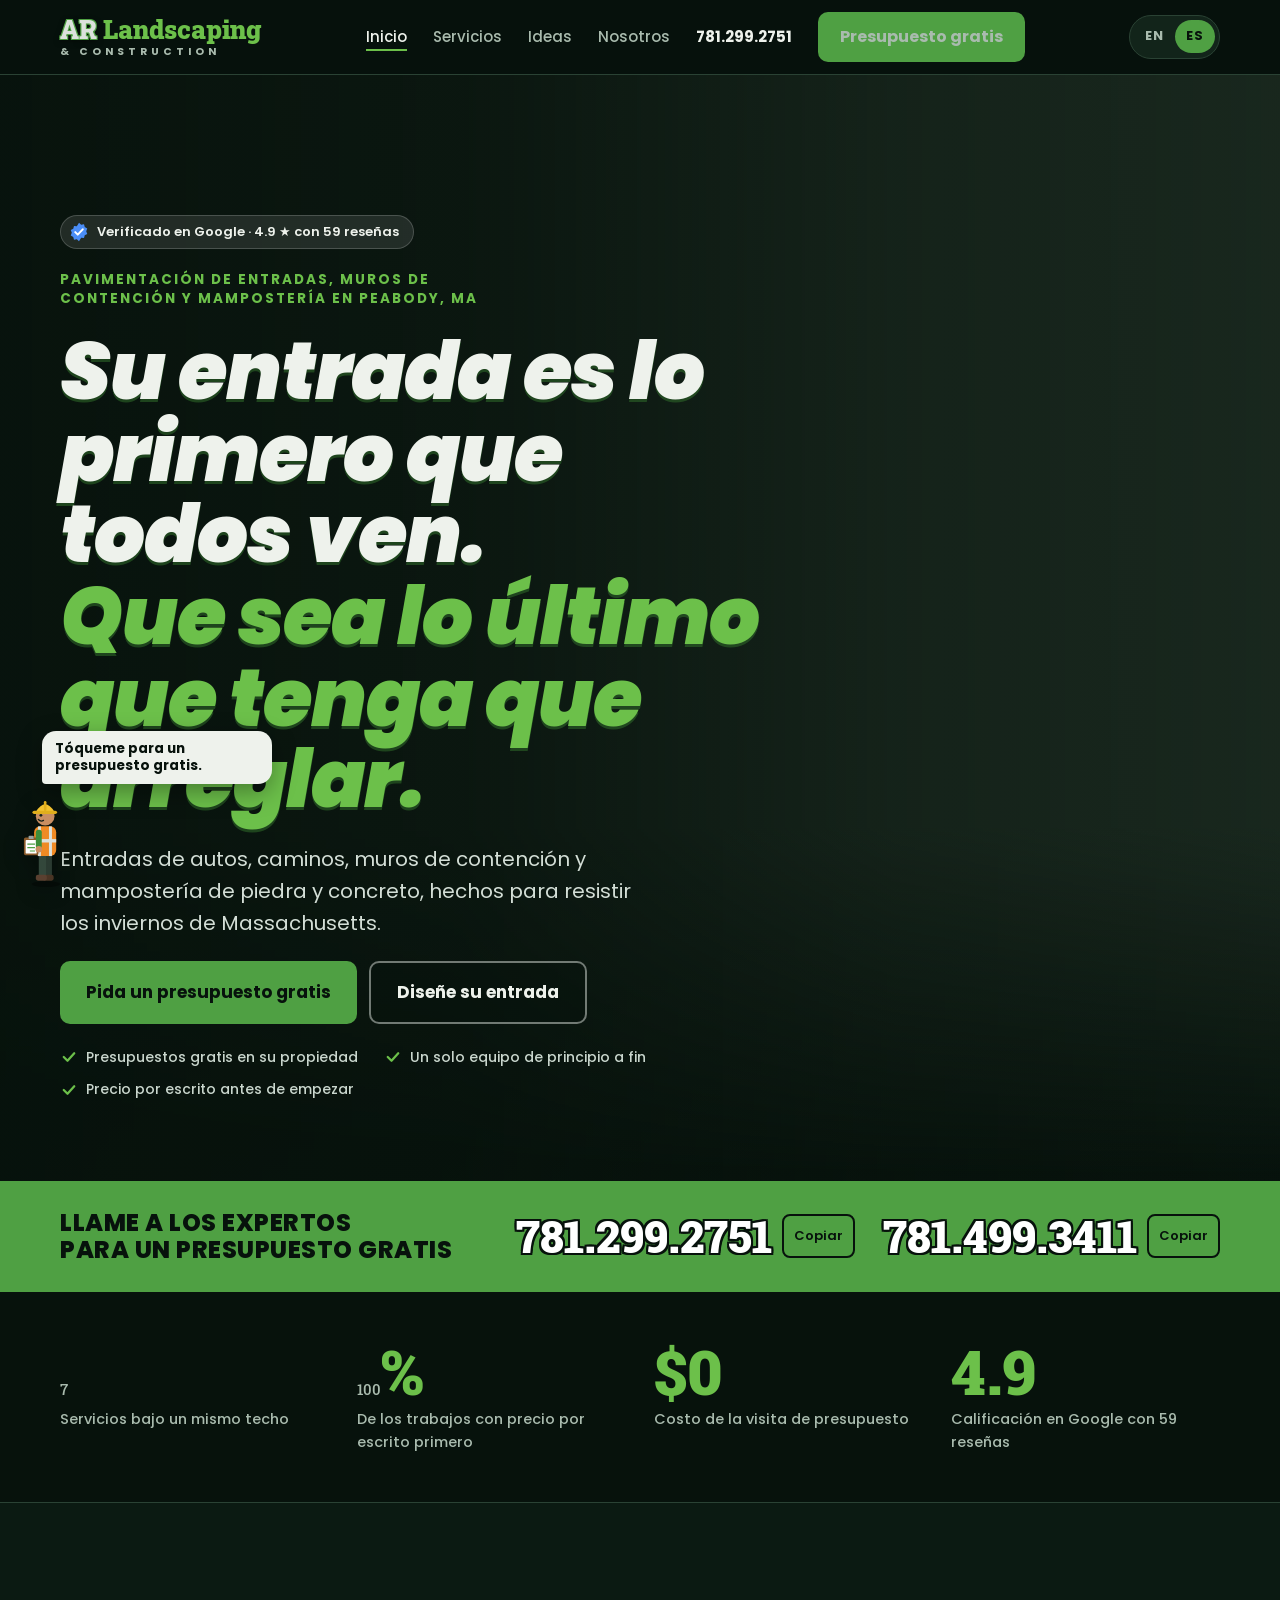
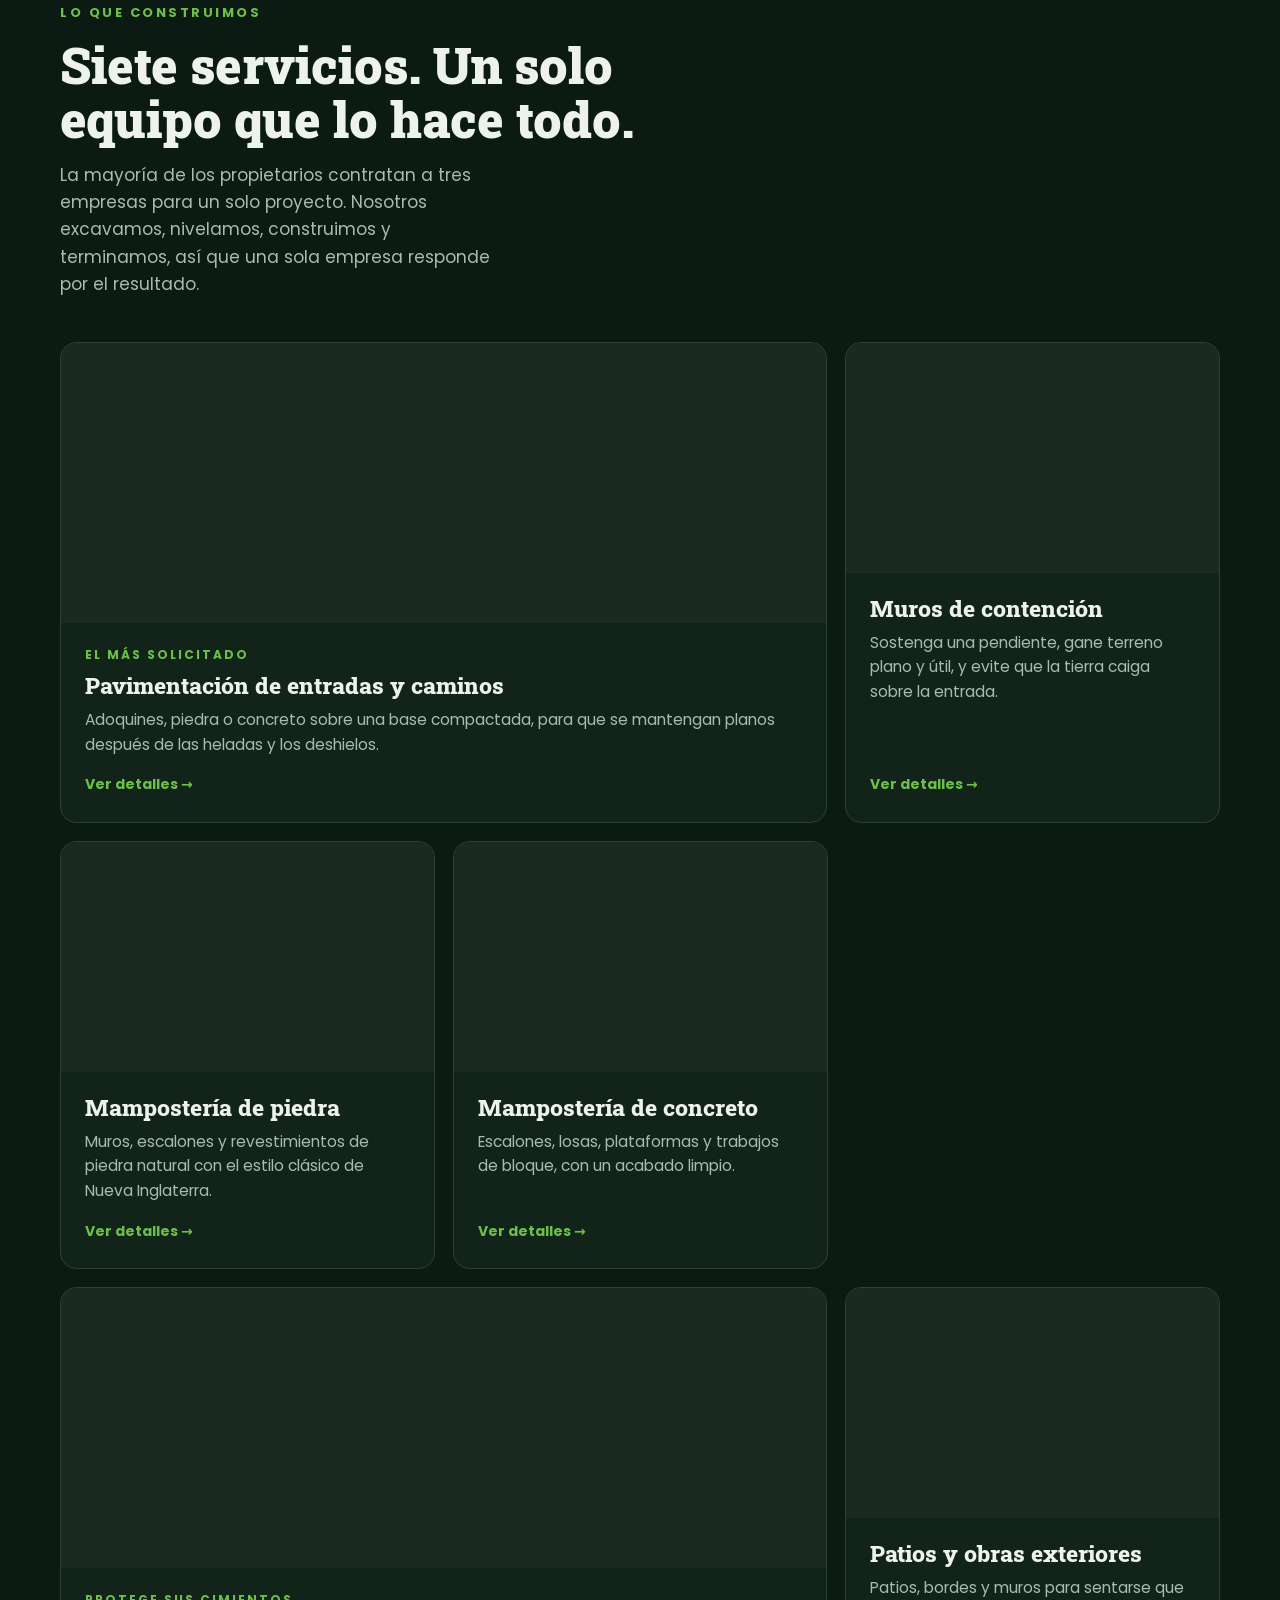
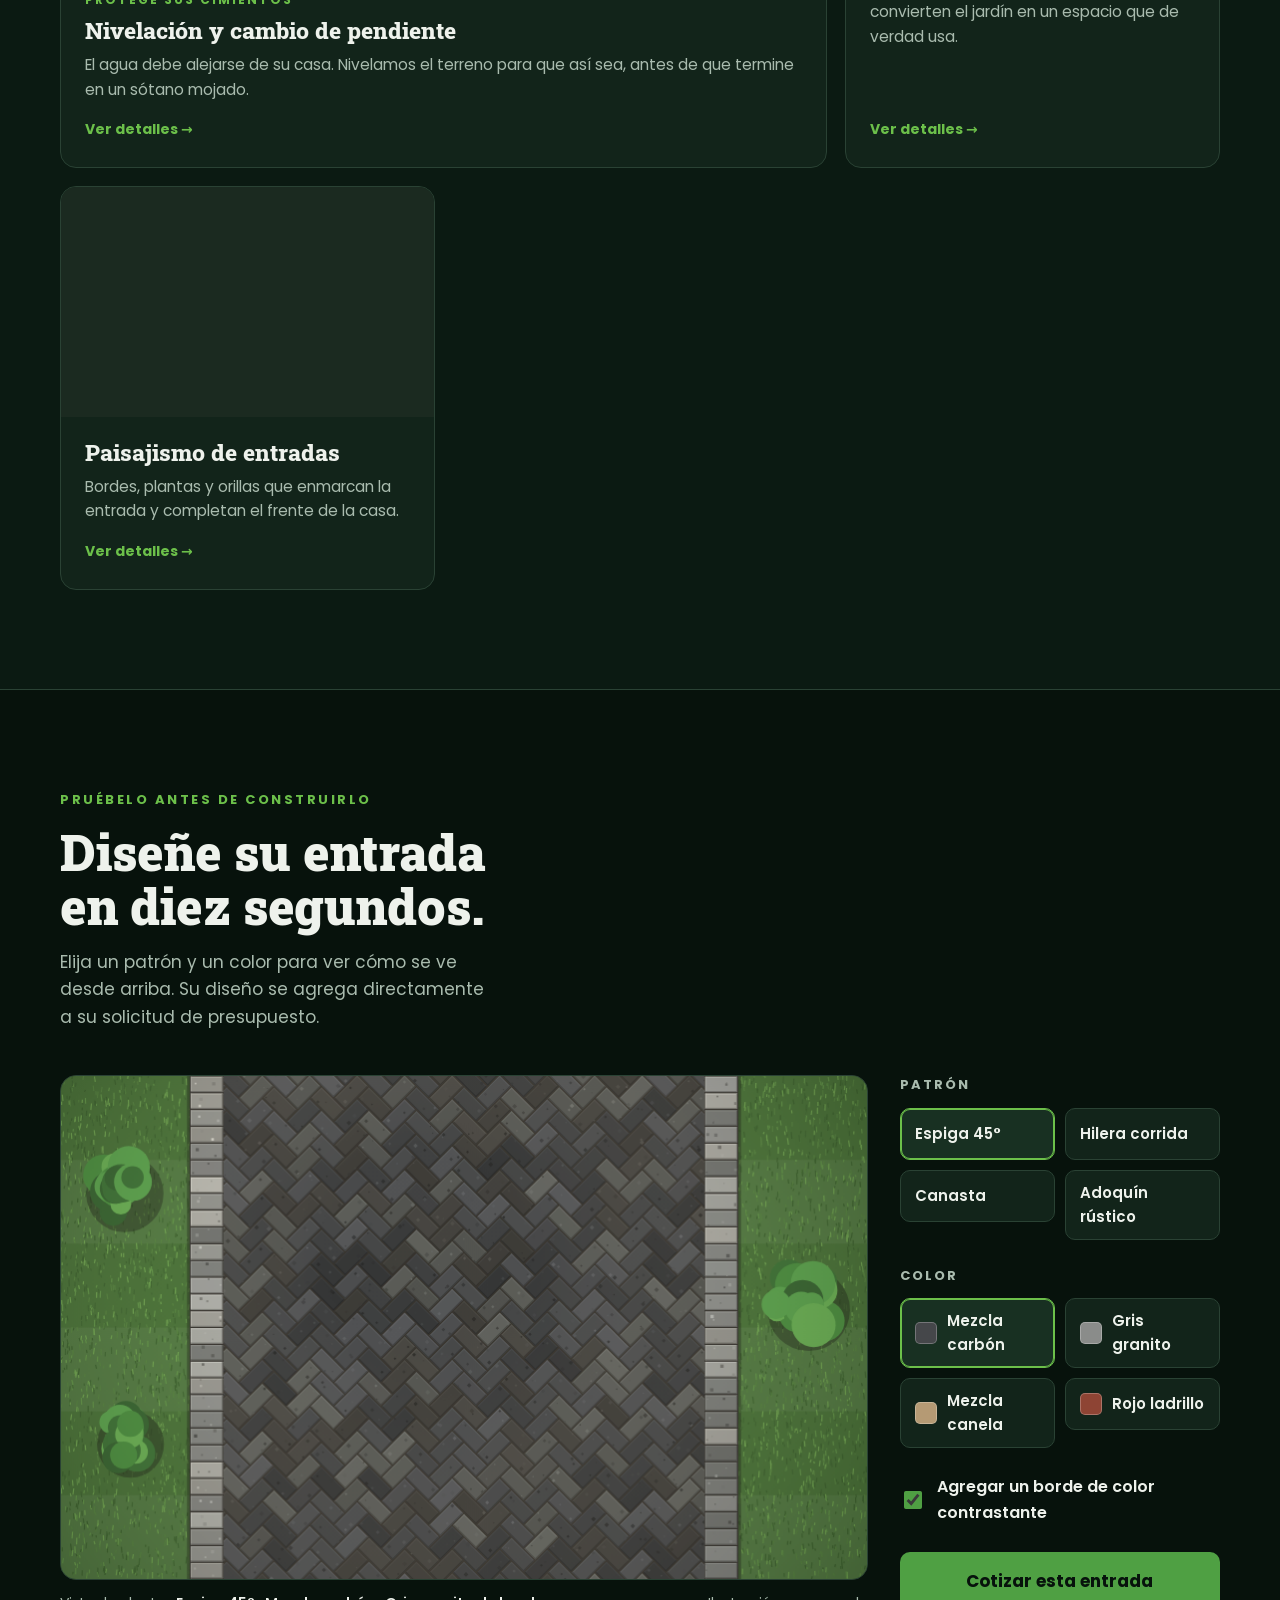
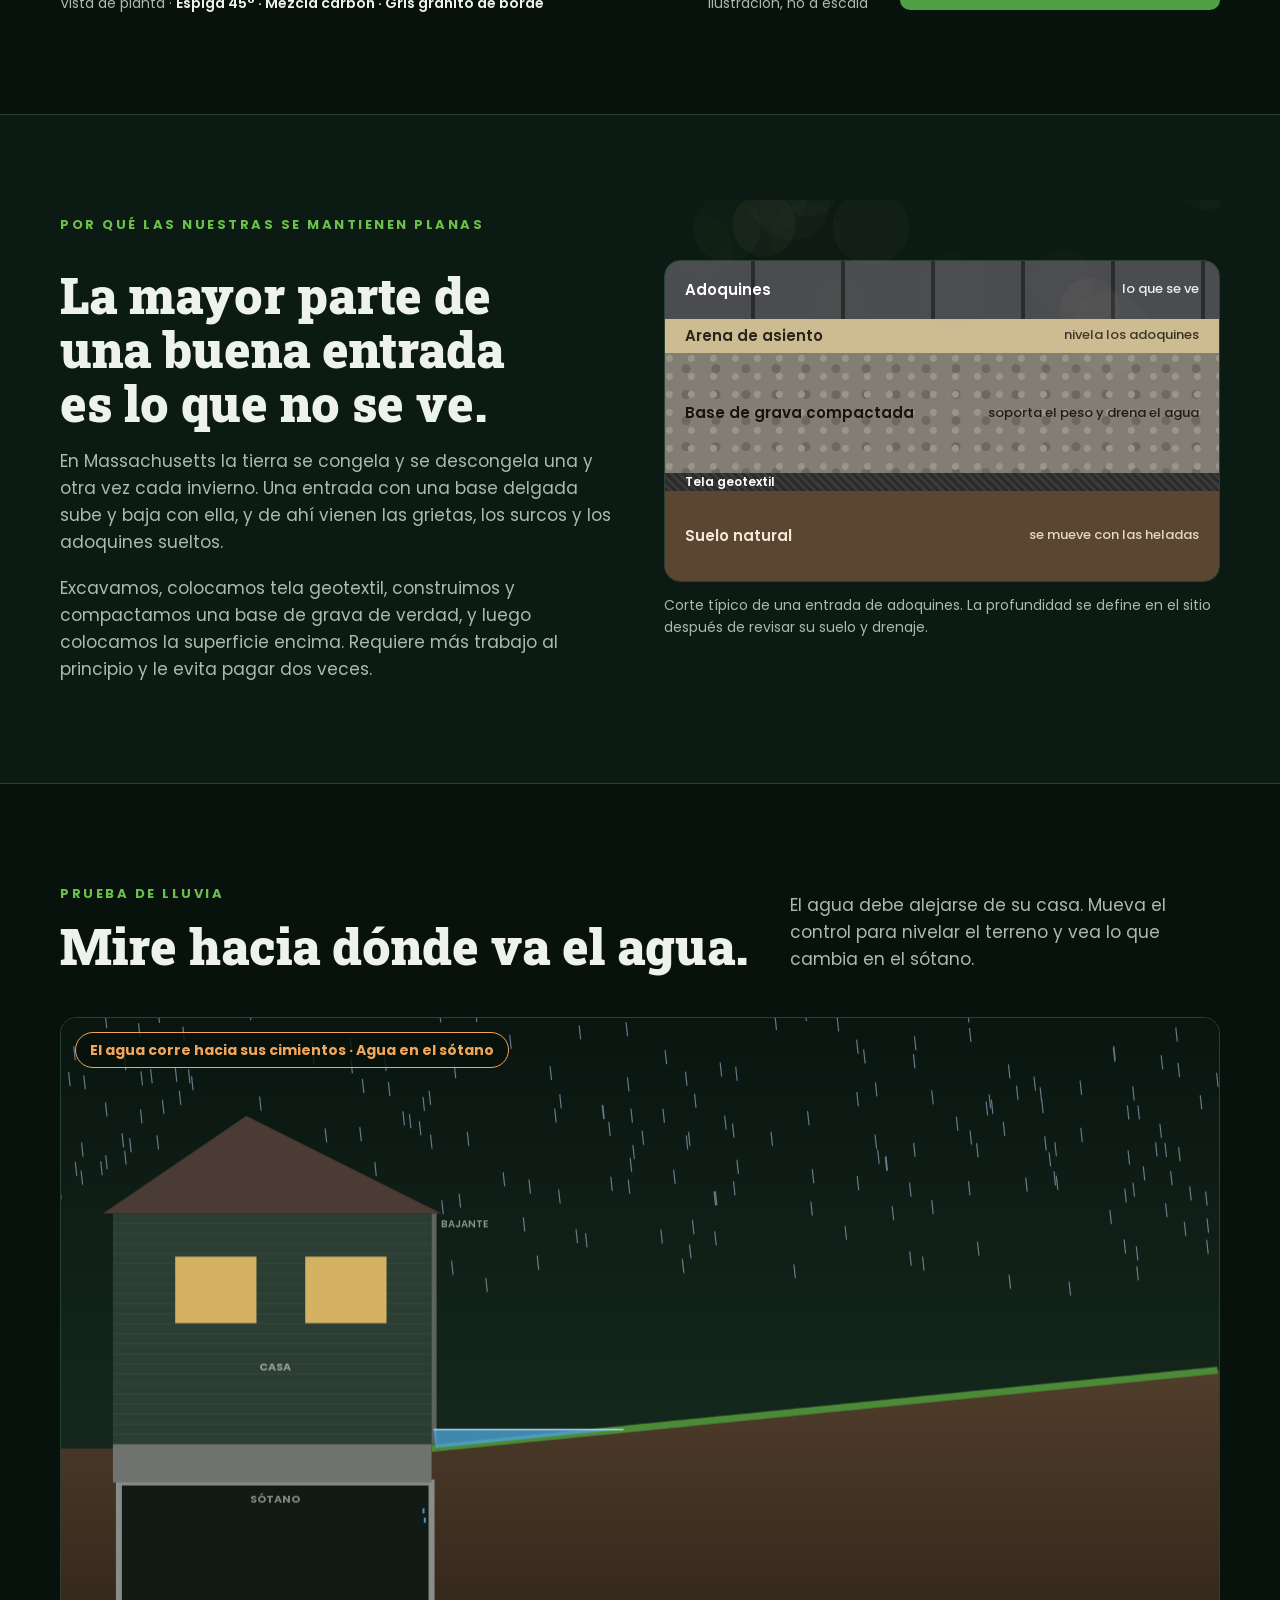
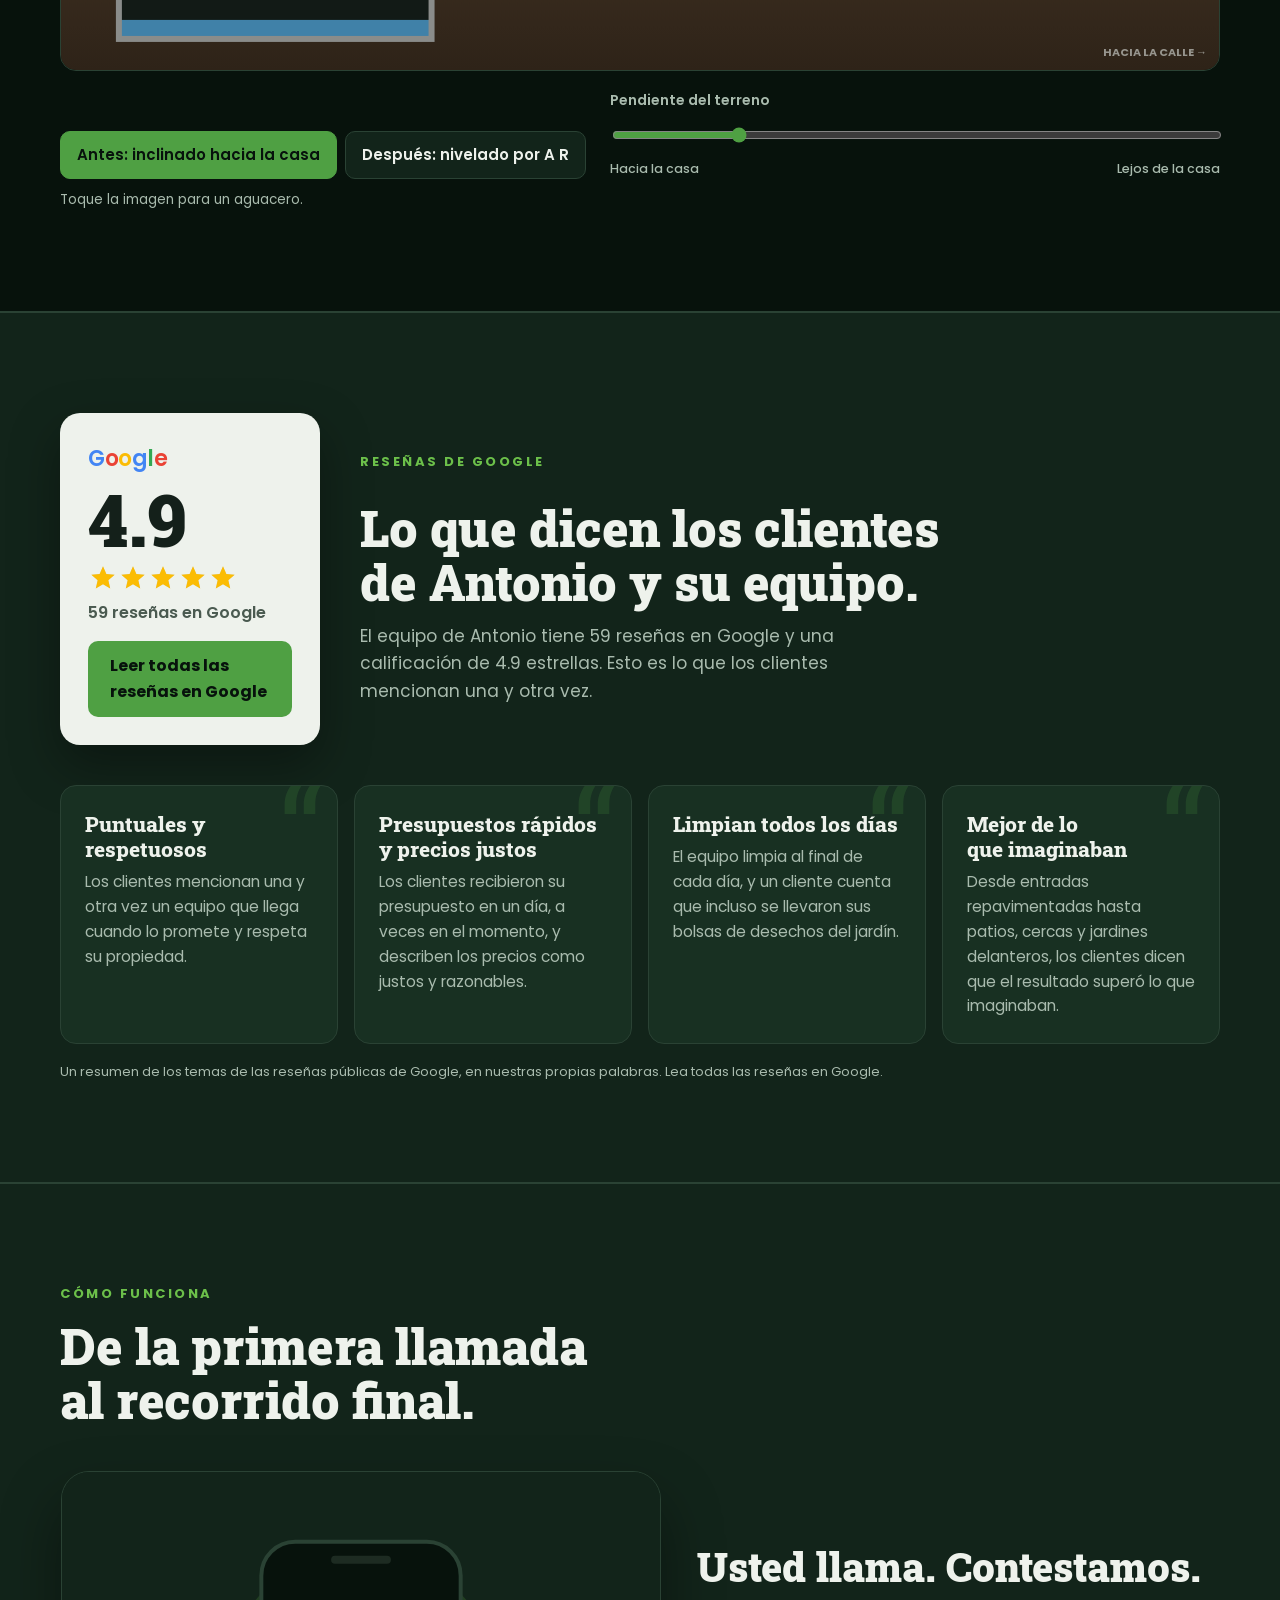
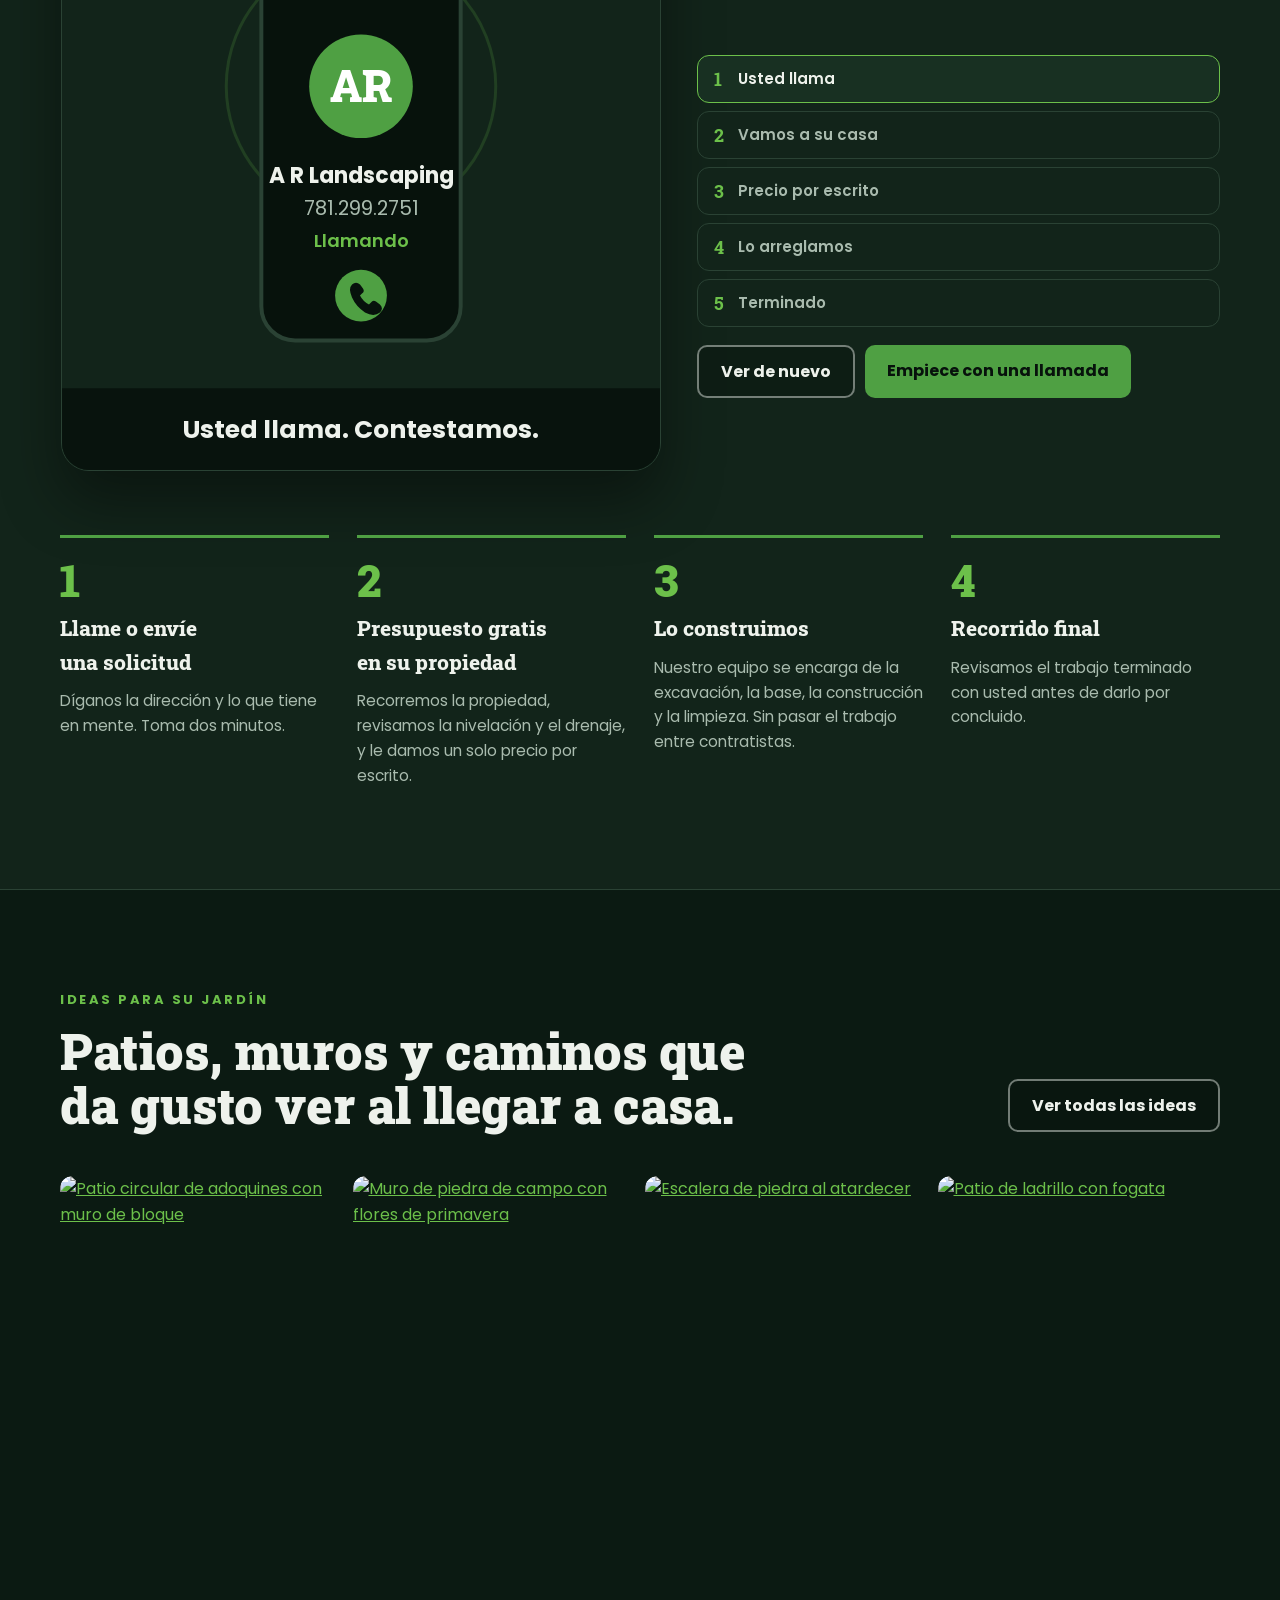
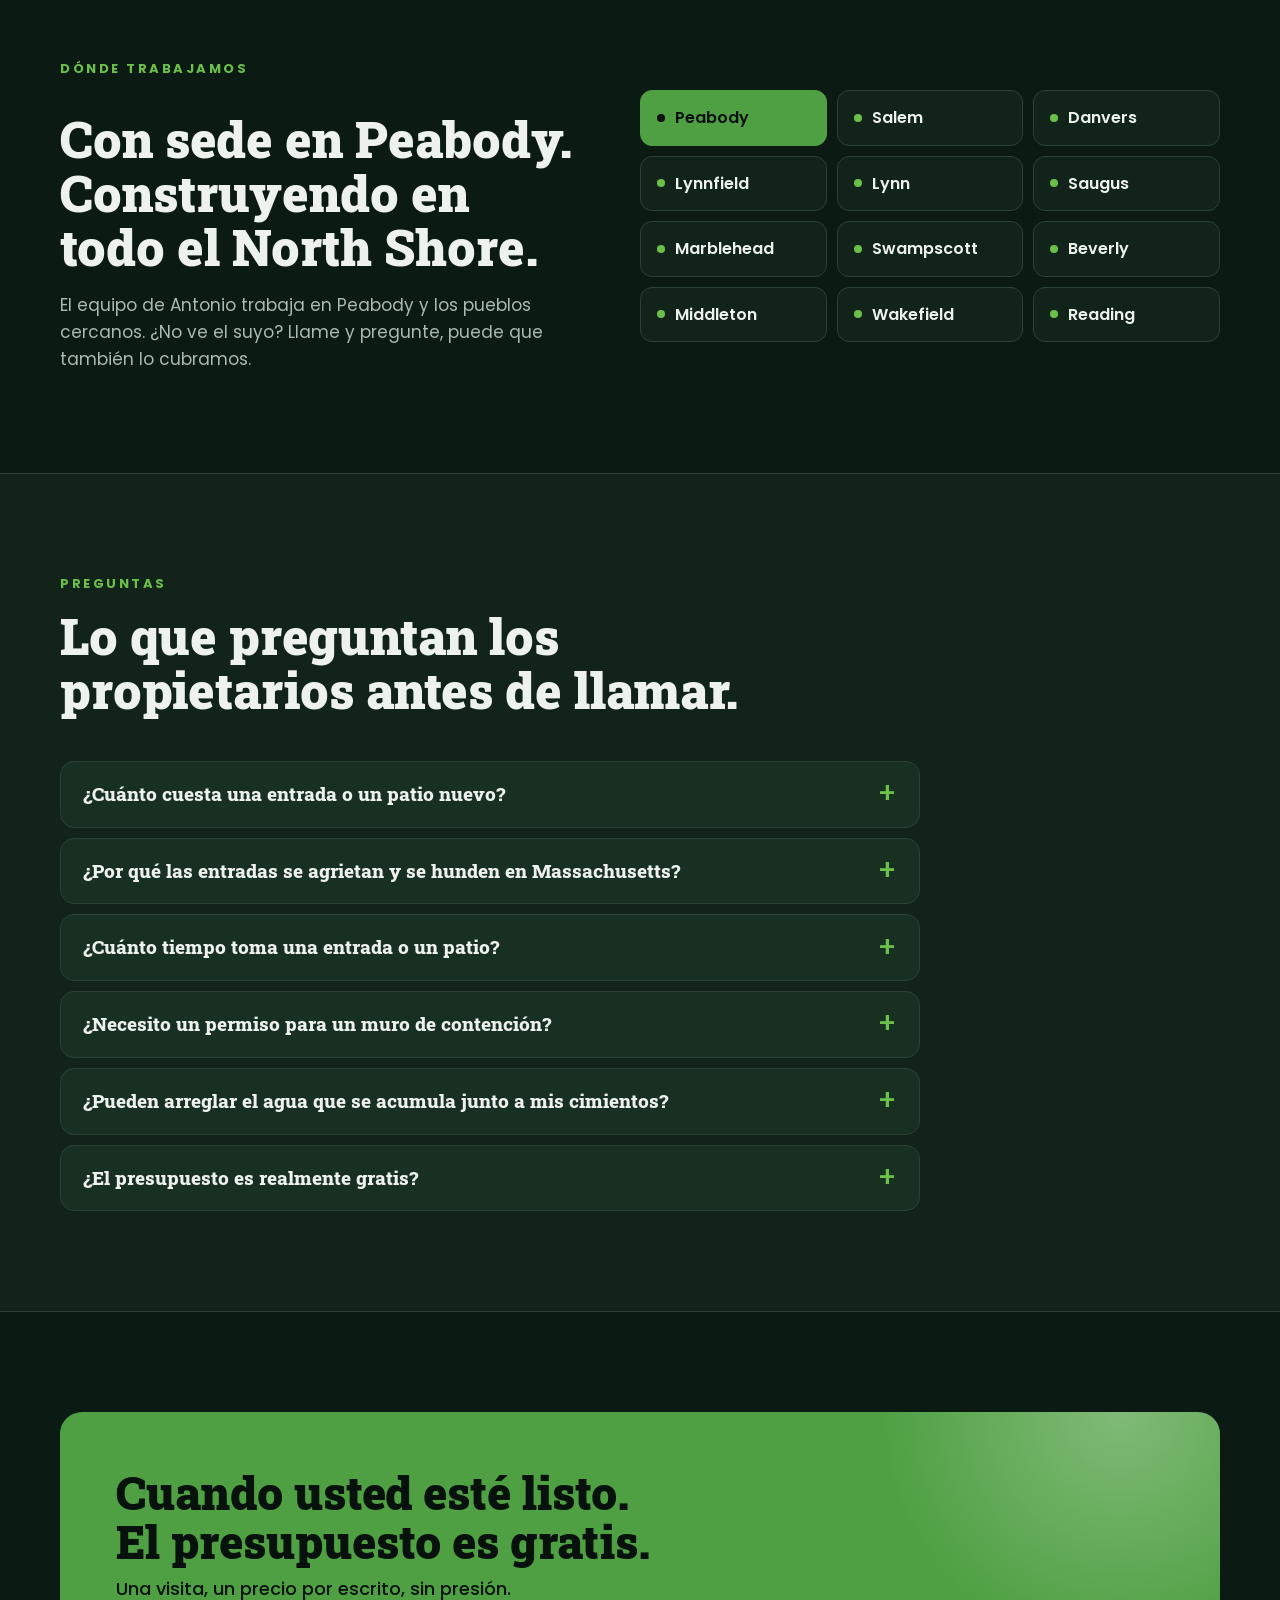
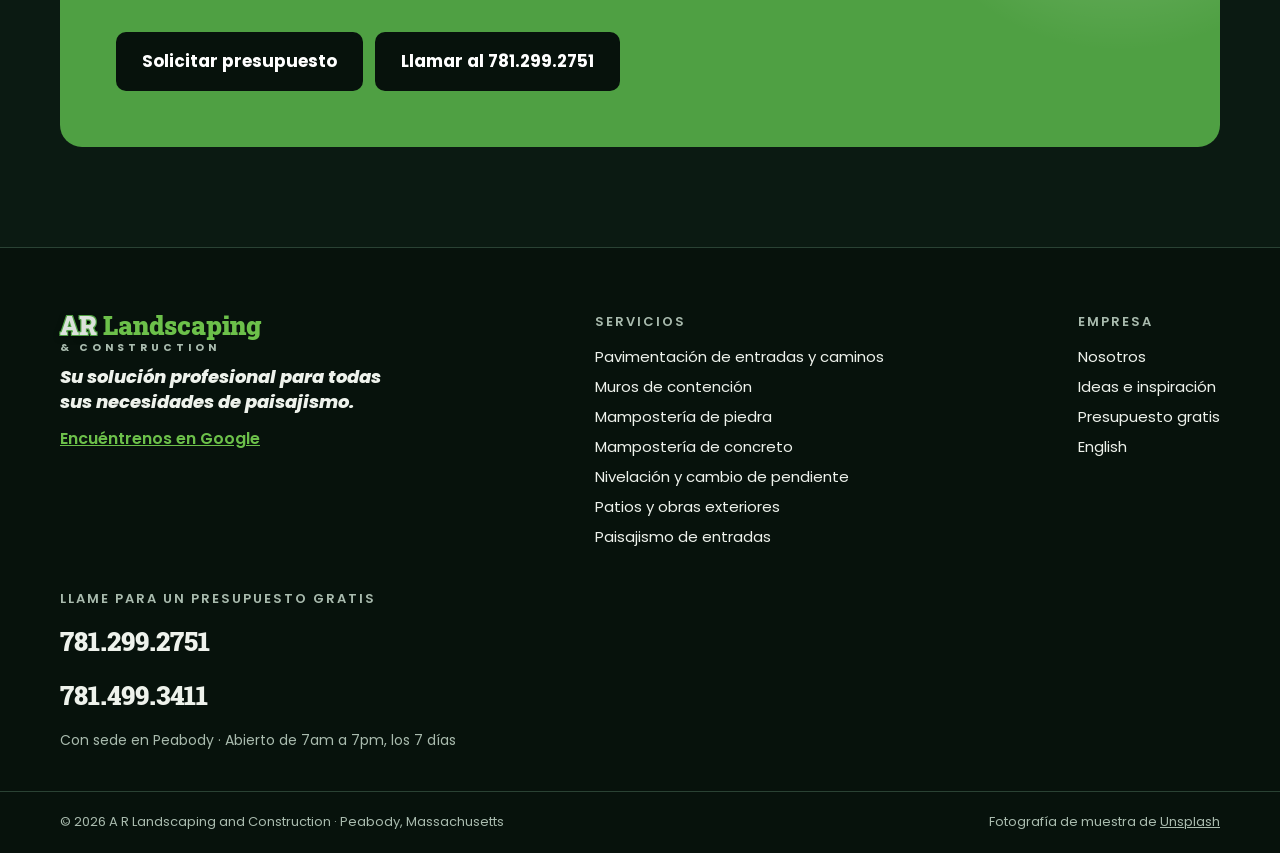
==== commit eca13de2: "Add animated short film: call, drive, quote, fix, congratulations Co-Authored-By: Claude Opus 5.5 <n" ====
--- a/es/index.html
+++ b/es/index.html
@@ -22,7 +22,7 @@
 <link rel="preload" as="style" href="https://fonts.googleapis.com/css2?family=Poppins:ital,wght@0,400;0,500;0,600;0,700;0,800;1,800;1,900&family=Roboto+Slab:wght@700;800;900&display=swap" onload="this.onload=null;this.rel='stylesheet'">
 <noscript><link rel="stylesheet" href="https://fonts.googleapis.com/css2?family=Poppins:ital,wght@0,400;0,500;0,600;0,700;0,800;1,800;1,900&family=Roboto+Slab:wght@700;800;900&display=swap"></noscript>
 <link rel="preload" as="image" imagesrcset="https://images.unsplash.com/photo-1777428762767-e3a797da389a?auto=format,compress&fit=crop&w=360&q=50 360w, https://images.unsplash.com/photo-1777428762767-e3a797da389a?auto=format,compress&fit=crop&w=480&q=50 480w, https://images.unsplash.com/photo-1777428762767-e3a797da389a?auto=format,compress&fit=crop&w=640&q=50 640w, https://images.unsplash.com/photo-1777428762767-e3a797da389a?auto=format,compress&fit=crop&w=800&q=50 800w, https://images.unsplash.com/photo-1777428762767-e3a797da389a?auto=format,compress&fit=crop&w=1080&q=50 1080w, https://images.unsplash.com/photo-1777428762767-e3a797da389a?auto=format,compress&fit=crop&w=1440&q=50 1440w, https://images.unsplash.com/photo-1777428762767-e3a797da389a?auto=format,compress&fit=crop&w=1800&q=50 1800w" imagesizes="100vw" fetchpriority="high">
-<style>:root{--ink:#07120C; --ground:#0B1A12; --panel:#12241A; --panel-2:#183022; --line:#2A4234;--fg:#EEF2EC; --muted:#A9BBAE; --green:#4FA043; --green-hi:#6CC04A; --silver:#DCE1DC;--paper:#F3F5F0; --paper-ink:#14201A; --paper-muted:#4A5A50;--display:'Roboto Slab', Georgia, 'Times New Roman', serif;--body:'Poppins', 'Segoe UI', system-ui, -apple-system, sans-serif;--radius:16px; --max:1200px;color-scheme:dark;}*{box-sizing:border-box}html{scroll-behavior:smooth;-webkit-text-size-adjust:100%}@media (prefers-reduced-motion:reduce){html{scroll-behavior:auto}*,*::before,*::after{transition:none!important;animation:none!important}}body{margin:0;background:var(--ground);color:var(--fg);font-family:var(--body);font-size:16px;line-height:1.6;-webkit-font-smoothing:antialiased}img{max-width:100%;display:block}[hidden]{display:none!important}a{color:var(--green-hi)}h1,h2,h3{text-wrap:balance;margin:0}p{margin:0}.wrap{max-width:var(--max);margin:0 auto;padding-left:max(20px,env(safe-area-inset-left,0px));padding-right:max(20px,env(safe-area-inset-right,0px))}:focus-visible{outline:3px solid var(--green-hi);outline-offset:3px;border-radius:4px}.skip{position:absolute;left:-9999px;top:8px;z-index:100;background:var(--green);color:var(--ink);padding:10px 16px;border-radius:8px;font-weight:700}.skip:focus{left:16px}.wm{display:inline-flex;flex-direction:column;line-height:1;text-decoration:none;color:var(--fg)}.wm-top{font-family:var(--display);font-weight:900;font-size:26px;white-space:nowrap}.wm-ar{color:var(--silver);text-shadow:1px 1px 0 var(--green),-1px -1px 0 var(--green),1px -1px 0 var(--green),-1px 1px 0 var(--green),0 2px 6px rgba(0,0,0,.6)}.wm-l{color:var(--green-hi)}.wm-c{font-size:10.5px;font-weight:700;letter-spacing:4px;text-transform:uppercase;color:var(--muted);margin-top:5px}.hdr{position:sticky;top:0;z-index:50;background:rgba(7,18,12,.94);backdrop-filter:blur(10px);-webkit-backdrop-filter:blur(10px);border-bottom:1px solid var(--line)}.hdr .wrap{display:flex;align-items:center;justify-content:space-between;gap:16px;padding-block:12px}.nav{display:flex;align-items:center;gap:26px;font-size:15px;font-weight:500}.nav a{color:var(--muted);text-decoration:none}.nav a:hover,.nav a[aria-current="page"]{color:var(--fg)}.nav a[aria-current="page"]{box-shadow:0 2px 0 var(--green-hi)}.nav .num{color:var(--fg);font-weight:700;font-variant-numeric:tabular-nums}.hdr-tools{display:flex;align-items:center;gap:10px;order:3}.lang{display:inline-flex;align-items:center;min-height:44px;padding:4px;border-radius:999px;border:1.5px solid var(--line);background:var(--panel);text-decoration:none;font-weight:700;font-size:13px;letter-spacing:1px}.lang span{padding:6px 11px;border-radius:999px;color:var(--muted)}.lang span.on{background:var(--green);color:var(--ink)}.lang:hover{border-color:var(--green-hi)}@media (max-width:420px){.wm-top{font-size:21px}.wm-c{letter-spacing:3px}.lang span{padding:6px 9px}}.menu-btn{display:none;min-width:48px;min-height:48px;border-radius:10px;border:1.5px solid var(--line);background:var(--panel);color:var(--fg);cursor:pointer;align-items:center;justify-content:center}@media (max-width:960px){.menu-btn{display:inline-flex}.nav{position:absolute;left:0;right:0;top:100%;flex-direction:column;align-items:stretch;gap:0;background:var(--ink);border-bottom:1px solid var(--line);padding:8px max(20px,env(safe-area-inset-left,0px)) 20px;display:none}.nav.open{display:flex}.nav a{padding:14px 0;border-bottom:1px solid var(--line);font-size:17px}.nav a[aria-current="page"]{box-shadow:none;color:var(--green-hi)}.nav .btn{margin-top:14px;border-bottom:0}}.btn{display:inline-flex;align-items:center;justify-content:center;gap:10px;min-height:48px;padding:12px 22px;border-radius:10px;font-family:var(--body);font-weight:700;font-size:16px;text-decoration:none;border:0;cursor:pointer;transition:transform .15s ease,background .15s ease,border-color .15s ease}.btn:hover{transform:translateY(-1px)}.btn-green{background:var(--green);color:var(--ink)}.btn-green:hover{background:var(--green-hi)}.btn-ghost{background:rgba(7,18,12,.35);color:var(--fg);border:2px solid rgba(220,225,220,.5)}.btn-ghost:hover{border-color:var(--green-hi)}.btn-lg{font-size:17px;padding:16px 26px;min-height:56px}.hero{position:relative;overflow:hidden;background:#1b2a20;display:flex;align-items:flex-end;min-height:min(760px,92vh)}.hero>img{position:absolute;inset:0;width:100%;height:100%;object-fit:cover;animation:slowzoom 18s ease-out both}@keyframes slowzoom{from{scale:1.1}to{scale:1}}.hero::after{content:"";position:absolute;inset:0;background:linear-gradient(90deg,rgba(7,18,12,.94) 0%,rgba(7,18,12,.8) 36%,rgba(7,18,12,.3) 70%,rgba(7,18,12,.1) 100%),linear-gradient(0deg,rgba(7,18,12,1) 0%,rgba(7,18,12,0) 32%)}.hero .wrap{position:relative;z-index:2;width:100%;padding-block:140px 80px}.hero-copy{max-width:700px;display:flex;flex-direction:column;gap:22px}.verified{display:inline-flex;align-items:center;gap:8px;background:rgba(255,255,255,.1);border:1px solid rgba(255,255,255,.18);border-radius:999px;padding:6px 14px 6px 8px;font-size:13px;font-weight:600;width:max-content;max-width:100%}.hero .hero-title{font-style:italic;font-weight:900;font-size:clamp(40px,6.4vw,80px);line-height:1.02;letter-spacing:-1px;text-shadow:0 3px 0 rgba(47,107,42,.55)}.hero .hero-title em{display:block;color:var(--green-hi)}.lede{font-size:clamp(17px,1.6vw,20px);color:#D3DED6;max-width:580px}.ctas{display:flex;flex-wrap:wrap;gap:12px}.trust{display:flex;flex-wrap:wrap;gap:10px 26px;font-size:14px;color:#C9D6CD;font-weight:500}.trust span{display:inline-flex;align-items:center;gap:8px}.banner{position:relative;overflow:hidden;min-height:380px;display:flex;align-items:flex-end;background:#1b2a20}.banner>img{position:absolute;inset:0;width:100%;height:100%;object-fit:cover}.banner::after{content:"";position:absolute;inset:0;background:linear-gradient(0deg,rgba(7,18,12,.98) 0%,rgba(7,18,12,.55) 55%,rgba(7,18,12,.35) 100%)}.banner .wrap{position:relative;z-index:2;width:100%;padding-block:120px 48px;display:flex;flex-direction:column;gap:14px}.banner h1{font-family:var(--display);font-weight:900;font-size:clamp(36px,5vw,62px);line-height:1.05;max-width:820px}.banner p{color:#D3DED6;font-size:18px;max-width:640px}.band{background:var(--green);color:var(--ink)}.band .wrap{display:flex;flex-wrap:wrap;align-items:center;justify-content:space-between;gap:20px 40px;padding-block:28px}.band-label{font-weight:800;font-size:clamp(18px,2vw,24px);line-height:1.15;text-transform:uppercase;letter-spacing:.5px}.phones{display:flex;flex-wrap:wrap;gap:12px 28px}.phone{display:flex;align-items:center;gap:10px}.phone a{font-family:var(--display);font-weight:900;font-size:clamp(30px,3.6vw,44px);line-height:1;color:#fff;text-decoration:none;font-variant-numeric:tabular-nums;text-shadow:2px 2px 0 var(--ink),-2px -2px 0 var(--ink),2px -2px 0 var(--ink),-2px 2px 0 var(--ink),0 2px 0 var(--ink),2px 0 0 var(--ink),-2px 0 0 var(--ink),0 -2px 0 var(--ink)}.copy{min-width:44px;min-height:44px;border-radius:8px;border:2px solid var(--ink);background:transparent;color:var(--ink);font:600 13px var(--body);cursor:pointer;padding:0 10px}.copy:hover{background:rgba(7,18,12,.12)}.sec{padding-block:100px}.sec.alt{background:var(--panel);border-block:1px solid var(--line)}.sec.deep{background:var(--ink);border-block:1px solid var(--line)}.sec-head{display:flex;flex-wrap:wrap;justify-content:space-between;align-items:flex-end;gap:16px 40px;margin-bottom:44px}.sec-head h2,.h2{font-family:var(--display);font-weight:900;font-size:clamp(32px,4vw,50px);line-height:1.08;max-width:720px}.sec-head p{color:var(--muted);max-width:430px;font-size:17px}.kicker{display:block;font-size:13px;font-weight:700;letter-spacing:2.5px;text-transform:uppercase;color:var(--green-hi);margin-bottom:14px}.muted{color:var(--muted)}.svc-grid{display:grid;grid-template-columns:1fr;gap:18px}@media (min-width:680px){.svc-grid{grid-template-columns:repeat(2,minmax(0,1fr))}.svc-grid .svc:last-child{grid-column:span 2}}@media (min-width:1020px){.svc-grid{grid-template-columns:repeat(3,minmax(0,1fr))}.svc-grid .svc:last-child{grid-column:auto}.svc.wide{grid-column:span 2}}.svc{position:relative;background:var(--panel);border:1px solid var(--line);border-radius:var(--radius);overflow:hidden;display:flex;flex-direction:column;text-decoration:none;color:var(--fg);transition:border-color .2s ease,transform .2s ease}.svc:hover{border-color:var(--green);transform:translateY(-2px)}.svc .ph{height:230px;overflow:hidden;background:#1b2a20}.svc.wide .ph{height:280px}.svc .ph img{width:100%;height:100%;object-fit:cover;transition:transform .5s ease}.svc:hover .ph img{transform:scale(1.05)}.svc-body{padding:22px 24px 26px;display:flex;flex-direction:column;gap:8px;flex:1}.svc h3{font-family:var(--display);font-weight:800;font-size:23px;line-height:1.2}.svc p{color:var(--muted);font-size:15.5px}.svc .more{margin-top:auto;padding-top:8px;font-weight:700;font-size:14px;color:var(--green-hi)}.tag{font-size:12px;font-weight:700;letter-spacing:2px;text-transform:uppercase;color:var(--green-hi)}.dz{display:flex;flex-wrap:wrap;gap:32px;align-items:flex-start}.dz-preview{flex:999 1 560px;min-width:0;display:flex;flex-direction:column;gap:12px}.dz-preview canvas{width:100%;aspect-ratio:16/10;border-radius:var(--radius);display:block;background:#2f4a2a;border:1px solid var(--line)}.dz-cap{display:flex;flex-wrap:wrap;justify-content:space-between;gap:8px;font-size:14px;color:var(--muted)}.dz-cap strong{color:var(--fg);font-weight:600}.dz-controls{flex:1 1 320px;min-width:0;display:flex;flex-direction:column;gap:26px}fieldset{border:0;margin:0;padding:0}legend{font-size:13px;font-weight:700;letter-spacing:2px;text-transform:uppercase;color:var(--muted);padding:0;margin-bottom:12px}.opts{display:grid;grid-template-columns:repeat(2,minmax(0,1fr));gap:10px}.opt{position:relative}.opt input{position:absolute;opacity:0;inset:0;width:100%;height:100%;margin:0;cursor:pointer}.opt label{display:flex;align-items:center;gap:10px;min-height:52px;padding:10px 14px;border-radius:10px;border:1.5px solid var(--line);background:var(--panel);font-weight:600;font-size:15px;cursor:pointer}.opt input:checked+label{border-color:var(--green-hi);background:var(--panel-2);box-shadow:inset 0 0 0 1px var(--green-hi)}.opt input:focus-visible+label{outline:3px solid var(--green-hi);outline-offset:2px}.sw{width:22px;height:22px;border-radius:5px;flex:none;border:1px solid rgba(255,255,255,.25)}.toggle{display:flex;align-items:center;gap:12px;font-weight:600;min-height:44px;cursor:pointer}.toggle input{width:22px;height:22px;accent-color:var(--green)}.split{display:flex;flex-wrap:wrap;gap:48px;align-items:center}.split>*{flex:1 1 440px;min-width:0}.prose{display:flex;flex-direction:column;gap:18px}.prose p{color:var(--muted);font-size:17px;max-width:560px}.layers{display:flex;flex-direction:column;border-radius:var(--radius);overflow:hidden;border:1px solid var(--line)}.layer{display:flex;align-items:center;justify-content:space-between;gap:16px;padding:0 20px;font-weight:600;font-size:15px}.layer small{font-weight:500;opacity:.9;font-size:13px;text-align:right}.l1{height:58px;background:repeating-linear-gradient(90deg,#4a4c4f 0 86px,#2a2b2c 86px 90px);color:#fff}.l2{height:34px;background:#cdbb92;color:#2a2418}.l3{height:120px;background:radial-gradient(circle at 20% 30%,#9a958b 0 3px,transparent 4px) 0 0/22px 18px,radial-gradient(circle at 70% 60%,#6d6960 0 4px,transparent 5px) 0 0/30px 26px,#837e74;color:#16130f}.l4{height:18px;background:repeating-linear-gradient(45deg,#2b2b2b 0 3px,#3a3a3a 3px 6px);color:#fff;font-size:12px}.l5{height:90px;background:#5b4632;color:#f3e7d6}.fig-cap{margin-top:12px;font-size:14px;color:var(--muted)}.steps{display:grid;grid-template-columns:repeat(auto-fit,minmax(230px,1fr));gap:28px}.step{border-top:3px solid var(--green);padding-top:20px;display:flex;flex-direction:column;gap:10px}.step b{font-family:var(--display);font-weight:900;font-size:44px;line-height:1;color:var(--green-hi)}.step h3{font-family:var(--display);font-weight:800;font-size:21px}.step p{color:var(--muted);font-size:15.5px}.strip{display:grid;grid-template-columns:repeat(4,minmax(0,1fr));gap:10px}@media (max-width:820px){.strip{grid-template-columns:repeat(2,minmax(0,1fr))}}.strip img{width:100%;aspect-ratio:1/1;object-fit:cover;border-radius:12px}.filters{display:flex;flex-wrap:wrap;gap:8px;margin-bottom:28px}.filters button{min-height:44px;padding:8px 18px;border-radius:999px;border:1.5px solid var(--line);background:var(--panel);color:var(--fg);font:600 15px var(--body);cursor:pointer}.filters button[aria-pressed="true"]{background:var(--green);border-color:var(--green);color:var(--ink)}.gal{columns:3 300px;column-gap:14px}.gal figure{break-inside:avoid;margin:0 0 14px;border-radius:14px;overflow:hidden;background:var(--panel);border:1px solid var(--line)}.gal img{width:100%;height:auto}.gal figcaption{padding:12px 16px;font-size:14px;color:var(--muted);display:flex;justify-content:space-between;gap:12px}.gal figcaption b{color:var(--fg);font-weight:600}.row{display:flex;flex-wrap:wrap;gap:48px;align-items:center;padding-block:72px;border-bottom:1px solid var(--line);scroll-margin-top:90px}.row:nth-child(even){flex-direction:row-reverse}.row>*{flex:1 1 440px;min-width:0}.row .ph{border-radius:var(--radius);overflow:hidden;aspect-ratio:4/3;max-width:100%;background:#1b2a20}.row .ph img{width:100%;height:100%;object-fit:cover}.row h2{font-family:var(--display);font-weight:900;font-size:clamp(28px,3.2vw,40px);line-height:1.1}.row .prose ul{margin:0;padding:0;list-style:none;display:flex;flex-direction:column;gap:10px}.checks li{display:flex;gap:12px;align-items:flex-start}.checks li::before{content:"";flex:none;width:20px;height:20px;margin-top:4px;background:no-repeat center/contain url("data:image/svg+xml,%3Csvg xmlns='http://www.w3.org/2000/svg' viewBox='0 0 24 24' fill='none' stroke='%236CC04A' stroke-width='3' stroke-linecap='round' stroke-linejoin='round'%3E%3Cpath d='M5 12l5 5 9-10'/%3E%3C/svg%3E")}.values{display:grid;grid-template-columns:repeat(auto-fit,minmax(260px,1fr));gap:18px}.value{background:var(--panel);border:1px solid var(--line);border-radius:var(--radius);padding:28px;display:flex;flex-direction:column;gap:10px}.value h3{font-family:var(--display);font-weight:800;font-size:22px}.value p{color:var(--muted)}.proof{background:var(--panel);border:1px solid var(--line);border-radius:18px;padding:36px;display:flex;flex-wrap:wrap;align-items:center;justify-content:space-between;gap:24px}.proof h3{font-family:var(--display);font-weight:900;font-size:clamp(24px,3vw,34px);line-height:1.15;max-width:640px}.proof p{color:var(--muted);margin-top:8px}.cta{position:relative;overflow:hidden;border-radius:22px;background:var(--green);color:var(--ink);padding:56px;display:flex;flex-wrap:wrap;gap:28px;align-items:center;justify-content:space-between}.cta h2{font-family:var(--display);font-weight:900;font-size:clamp(30px,3.6vw,46px);line-height:1.05;max-width:620px}.cta p{font-weight:500;font-size:18px;margin-top:10px}.cta .btn-dark{background:var(--ink);color:#fff}.cta .btn-dark:hover{background:#000}.est{display:flex;flex-wrap:wrap;gap:48px;align-items:flex-start}.est-copy{flex:1 1 360px;min-width:0;display:flex;flex-direction:column;gap:18px}.est-copy p{color:var(--muted);font-size:17px}form.card{flex:1 1 440px;min-width:0;background:var(--paper);color:var(--paper-ink);border-radius:18px;padding:32px;display:flex;flex-direction:column;gap:16px;color-scheme:light}form.card h2{font-family:var(--display);font-weight:900;font-size:28px}.row2{display:grid;grid-template-columns:repeat(auto-fit,minmax(180px,1fr));gap:14px}.fld{display:flex;flex-direction:column;gap:6px;font-size:14px;font-weight:600}.fld input,.fld select,.fld textarea{font:inherit;font-weight:400;font-size:16px;padding:12px 14px;border:1.5px solid #B4C0B7;border-radius:10px;background:#fff;color:var(--paper-ink);min-height:48px}.fld textarea{min-height:110px;resize:vertical}.fld input:focus,.fld select:focus,.fld textarea:focus{outline:3px solid var(--green);outline-offset:1px;border-color:var(--green)}.hp{position:absolute;left:-9999px}.err{color:#9B1C1C;font-size:14px;font-weight:600}.done{background:#E3F1DD;border:1.5px solid var(--green);border-radius:12px;padding:18px;display:flex;flex-direction:column;gap:6px;font-size:15px}.done strong{font-size:18px}.fine{font-size:13px;color:var(--paper-muted);text-align:center}.contact-cards{display:flex;flex-direction:column;gap:12px}.ccard{background:var(--panel);border:1px solid var(--line);border-radius:14px;padding:18px 20px;display:flex;justify-content:space-between;align-items:center;gap:12px;flex-wrap:wrap}.ccard a{font-family:var(--display);font-weight:900;font-size:28px;color:var(--fg);text-decoration:none;font-variant-numeric:tabular-nums}.ccard span{color:var(--muted);font-size:14px}footer{background:var(--ink);border-top:1px solid var(--line)}.ft{padding-block:64px 40px;display:flex;flex-wrap:wrap;gap:40px;justify-content:space-between}.ft-col{display:flex;flex-direction:column;gap:12px;min-width:0}.ft-col h4,.ft-col .ft-h{font-family:var(--body);font-weight:600;margin:0;font-size:13px;letter-spacing:2px;text-transform:uppercase;color:var(--muted)}.ft-col ul{list-style:none;margin:0;padding:0;display:flex;flex-direction:column;gap:6px;font-size:15px}.ft-col ul a{color:var(--fg);text-decoration:none}.ft-col ul a:hover{color:var(--green-hi)}.ft-tag{font-style:italic;font-weight:800;font-size:18px;max-width:340px;line-height:1.35}.ft-nums a{font-family:var(--display);font-weight:900;font-size:26px;color:var(--fg);text-decoration:none;font-variant-numeric:tabular-nums}.ft-base{border-top:1px solid var(--line);font-size:13px;color:var(--muted)}.ft-base .wrap{padding-block:20px;display:flex;flex-wrap:wrap;gap:12px;justify-content:space-between}.ft-base a{color:var(--muted)}.callbar{display:none}@media (max-width:700px){.callbar{display:flex;position:fixed;left:0;right:0;bottom:0;z-index:55;gap:10px;background:var(--ink);border-top:1px solid var(--line);padding:10px max(16px,env(safe-area-inset-right,0px)) calc(10px + env(safe-area-inset-bottom,0px)) max(16px,env(safe-area-inset-left,0px))}.callbar .btn{flex:1 1 0;min-height:50px;padding:10px;font-size:15px}body{padding-bottom:76px}.sec{padding-block:72px}.hero .wrap{padding-block:110px 56px}.proof,form.card,.cta{padding:26px}.row{padding-block:48px;gap:28px}}.toast{position:fixed;left:50%;bottom:calc(96px + env(safe-area-inset-bottom,0px));transform:translateX(-50%);background:var(--fg);color:var(--ink);font-weight:700;padding:10px 18px;border-radius:999px;z-index:70;font-size:14px}.js .reveal{opacity:0;transform:translateY(18px);transition:opacity .6s ease,transform .6s ease}.js .reveal.in{opacity:1;transform:none}@media (prefers-reduced-motion:reduce){.js .reveal{opacity:1;transform:none}}.progress-bar{position:fixed;left:0;right:0;top:0;height:3px;z-index:80;background:var(--green-hi);transform-origin:0 50%;transform:scaleX(0);pointer-events:none}.hdr .wrap{transition:padding .3s ease}.hdr.scrolled{box-shadow:0 8px 24px rgba(0,0,0,.35)}.hdr.scrolled .wrap{padding-block:7px}.hero>img,.banner>img{will-change:translate}@keyframes rise{from{opacity:0;transform:translateY(.55em) rotate(2deg)}to{opacity:1;transform:none}}@keyframes fadeUp{from{opacity:0;transform:translateY(16px)}to{opacity:1;transform:none}}.js .hero .hero-title.wsplit .w{display:inline-block;opacity:0;animation:rise .75s cubic-bezier(.2,.75,.25,1) forwards;animation-delay:calc(var(--d) + 250ms)}.js .hero .verified{animation:fadeUp .6s ease both .1s}.js .hero .lede{animation:fadeUp .7s ease both 1.1s}.js .hero .ctas{animation:fadeUp .7s ease both 1.3s}.js .hero .trust{animation:fadeUp .7s ease both 1.5s}.js .banner .wrap>*{animation:fadeUp .7s ease both}.js .banner .wrap>*:nth-child(2){animation-delay:.12s}.js .banner .wrap>*:nth-child(3){animation-delay:.24s}.btn-green{position:relative;overflow:hidden}.btn-green::after{content:"";position:absolute;inset:0;background:linear-gradient(110deg,transparent 30%,rgba(255,255,255,.45) 50%,transparent 70%);transform:translateX(-120%);transition:transform .7s ease}.btn-green:hover::after{transform:translateX(120%)}.band .phone{transition:transform .2s ease}.band .phone:hover{transform:translateY(-2px)}.js .svc.reveal .ph img{transform:scale(1.18);transition:transform 1.4s cubic-bezier(.2,.7,.2,1)}.js .svc.reveal.in .ph img{transform:scale(1)}.js .svc.reveal.in:hover .ph img{transform:scale(1.06);transition-duration:.5s}.stats{background:var(--ink);border-bottom:1px solid var(--line)}.stats-grid{display:grid;grid-template-columns:repeat(4,minmax(0,1fr));gap:28px;padding-block:48px}@media (max-width:760px){.stats-grid{grid-template-columns:repeat(2,minmax(0,1fr));gap:28px 18px}}.stat{display:flex;flex-direction:column;gap:6px;min-width:0}.stat b{font-family:var(--display);font-weight:900;font-size:clamp(40px,5vw,62px);line-height:1;color:var(--green-hi);font-variant-numeric:tabular-nums}.stat span{color:var(--muted);font-size:14.5px;font-weight:500}@keyframes layIn{from{opacity:0;transform:translateX(-36px)}to{opacity:1;transform:none}}@keyframes compact{0%{opacity:0;transform:translateY(-26px) scaleY(1.25)}60%{opacity:1;transform:translateY(0) scaleY(.94)}80%{opacity:1;transform:scaleY(1.02)}100%{opacity:1;transform:none}}@keyframes dropIn{0%{opacity:0;transform:translateY(-40px)}70%{opacity:1;transform:translateY(3px)}100%{opacity:1;transform:none}}.js figure.reveal .layer{opacity:0}.js figure.reveal.in .l5{animation:layIn .55s ease forwards 0s}.js figure.reveal.in .l4{animation:layIn .5s ease forwards .35s}.js figure.reveal.in .l3{transform-origin:50% 100%;animation:compact .8s cubic-bezier(.3,.7,.3,1) forwards .7s}.js figure.reveal.in .l2{animation:layIn .5s ease forwards 1.35s}.js figure.reveal.in .l1{animation:dropIn .7s cubic-bezier(.3,.7,.3,1) forwards 1.7s}.step{position:relative}.js .step.reveal{border-top-color:transparent}.js .step.reveal::before{content:"";position:absolute;left:0;right:0;top:-3px;height:3px;background:var(--green);transform:scaleX(0);transform-origin:0 50%;transition:transform .8s cubic-bezier(.2,.7,.2,1) .15s}.js .step.reveal.in::before{transform:scaleX(1)}.js .step.reveal b{display:inline-block;transform:scale(.4);opacity:0;transition:transform .5s cubic-bezier(.3,1.6,.5,1) .35s,opacity .3s ease .35s}.js .step.reveal.in b{transform:none;opacity:1}.strip img{transition:transform .5s ease}.strip a{overflow:hidden;border-radius:12px;display:block}.strip a:hover img{transform:scale(1.06)}@keyframes pop{from{opacity:0;transform:scale(.94)}to{opacity:1;transform:none}}.gal figure.pop{animation:pop .45s ease both}.cta::before{content:"";position:absolute;width:520px;height:520px;right:-160px;top:-260px;border-radius:50%;background:radial-gradient(circle,rgba(255,255,255,.28),transparent 65%);animation:drift 9s ease-in-out infinite alternate;pointer-events:none}.cta>*{position:relative}@keyframes drift{from{transform:translate(0,0)}to{transform:translate(-140px,120px)}}@media (max-width:700px){.js .callbar{transform:translateY(110%);transition:transform .35s ease}.js .callbar.show{transform:none}}@media (prefers-reduced-motion:reduce){.js .hero .hero-title.wsplit .w,.js figure.reveal .layer,.js .step.reveal b{opacity:1!important;transform:none!important;animation:none!important}.js .step.reveal::before{transform:scaleX(1)}.cta::before{animation:none}.js .callbar{transform:none}}.rv-top{display:flex;flex-wrap:wrap;gap:40px;align-items:center;margin-bottom:40px}.rv-copy{flex:999 1 420px;min-width:0;display:flex;flex-direction:column;gap:14px}.rv-score{flex:1 1 260px;max-width:340px;background:var(--fg);color:#14201A;border-radius:20px;padding:28px;display:flex;flex-direction:column;align-items:flex-start;gap:8px;box-shadow:0 20px 50px rgba(0,0,0,.35)}.g-word{font-family:'Product Sans',var(--body);font-size:22px;letter-spacing:-.5px}.g-word b{font-weight:600}.rv-num{font-family:var(--display);font-weight:900;font-size:72px;line-height:1;font-variant-numeric:tabular-nums}.rv-stars{position:relative;width:150px;height:28px;background:url("data:image/svg+xml,%3Csvg xmlns='http://www.w3.org/2000/svg' viewBox='0 0 24 24'%3E%3Cpath fill='%23D5D9D3' d='M12 2l2.9 6.6 7.1.6-5.4 4.7 1.6 7L12 17.3 5.8 20.9l1.6-7L2 9.2l7.1-.6z'/%3E%3C/svg%3E") 0 0/30px 28px repeat-x}.rv-fill{position:absolute;inset:0 auto 0 0;width:98%;background:url("data:image/svg+xml,%3Csvg xmlns='http://www.w3.org/2000/svg' viewBox='0 0 24 24'%3E%3Cpath fill='%23FBBC04' d='M12 2l2.9 6.6 7.1.6-5.4 4.7 1.6 7L12 17.3 5.8 20.9l1.6-7L2 9.2l7.1-.6z'/%3E%3C/svg%3E") 0 0/30px 28px repeat-x}.js .rv-score.reveal .rv-fill{width:0;transition:width 1.3s cubic-bezier(.2,.7,.2,1) .4s}.js .rv-score.reveal.in .rv-fill{width:98%}.rv-count{font-weight:600;color:#4A5A50;margin-bottom:8px}.themes{display:grid;grid-template-columns:repeat(auto-fit,minmax(240px,1fr));gap:16px}.theme{position:relative;background:var(--panel-2);border:1px solid var(--line);border-radius:16px;padding:26px 24px 24px;display:flex;flex-direction:column;gap:8px;overflow:hidden}.theme .q{position:absolute;right:14px;top:-18px;font-family:var(--display);font-size:120px;line-height:1;color:var(--green);opacity:.18}.theme h3{font-family:var(--display);font-weight:800;font-size:21px;line-height:1.2}.theme p{color:var(--muted);font-size:15.5px}.rv-note{margin-top:18px;font-size:13px;color:var(--muted)}@media (prefers-reduced-motion:reduce){.js .rv-score.reveal .rv-fill{width:98%;transition:none}}.rain-wrap{position:relative;border-radius:var(--radius);overflow:hidden;border:1px solid var(--line);background:#0a1510}#rainCanvas{display:block;width:100%;max-width:100%;aspect-ratio:16/9;cursor:pointer;touch-action:manipulation}@media (max-width:620px){#rainCanvas{aspect-ratio:4/3.4}}.rain-status{position:absolute;left:14px;top:14px;right:14px;width:max-content;max-width:calc(100% - 28px);margin:0;padding:8px 14px;border-radius:999px;font-weight:700;font-size:14px;line-height:1.3;background:rgba(7,18,12,.82);border:1.5px solid currentColor;transition:color .3s ease}.rain-status:empty{display:none}.rain-status.warn{color:#F2A65A}.rain-status.ok{color:var(--green-hi)}.rain-status.flat{color:#9EC9E8}.rain-controls{display:flex;flex-wrap:wrap;gap:14px 24px;align-items:flex-end;margin-top:18px}.rain-controls .seg{display:flex;flex-wrap:wrap;gap:8px}.rain-controls button{min-height:48px;padding:8px 16px;border-radius:10px;border:1.5px solid var(--line);background:var(--panel);color:var(--fg);font:600 15px var(--body);cursor:pointer;transition:background .2s ease,border-color .2s ease}.rain-controls button[aria-pressed="true"]{background:var(--green);border-color:var(--green);color:var(--ink)}.rain-range{flex:1 1 260px;min-width:0;display:flex;flex-direction:column;gap:6px;font-size:14px;font-weight:600;color:var(--muted)}.rain-range input{width:100%;min-height:32px;accent-color:var(--green)}.rain-ends{display:flex;justify-content:space-between;gap:10px;font-size:12.5px;font-weight:500}.rain-hint{margin-top:10px;font-size:13.5px;color:var(--muted)}.base figure,figure.reveal{position:relative}.dust{position:absolute;left:0;right:0;top:-60px;width:100%;height:calc(100% + 60px);pointer-events:none;z-index:2}.svc,.theme,.value{transform-style:preserve-3d;will-change:transform}.js .svc.reveal.in,.js .theme.reveal.in,.js .value.reveal.in{transition:opacity .6s ease,transform .45s cubic-bezier(.2,.7,.2,1),border-color .2s ease}.js .svc.reveal.in.tilt,.js .theme.reveal.in.tilt,.js .value.reveal.in.tilt{transform:perspective(900px) rotateX(var(--rx,0deg)) rotateY(var(--ry,0deg)) translateZ(0) scale(1.015);transition:transform .12s ease-out,border-color .2s ease}.svc::after,.theme::after,.value::after{content:"";position:absolute;inset:0;border-radius:inherit;pointer-events:none;opacity:0;transition:opacity .25s ease;background:radial-gradient(circle at var(--mx,50%) var(--my,50%),rgba(255,255,255,.16),transparent 55%)}.svc.tilt::after,.theme.tilt::after,.value.tilt::after{opacity:1}.value{position:relative}.hero .hero-title{margin:0}.hero-kicker{margin:0;font-family:var(--body);font-size:13.5px;font-weight:700;letter-spacing:2px;text-transform:uppercase;color:var(--green-hi);line-height:1.4;max-width:560px}.js .hero .hero-kicker{animation:fadeUp .6s ease both .15s}.areas{display:flex;flex-wrap:wrap;gap:40px;align-items:center}.areas>.prose{flex:1 1 380px;min-width:0}.towns{flex:1 1 420px;min-width:0;list-style:none;margin:0;padding:0;display:grid;grid-template-columns:repeat(3,minmax(0,1fr));gap:10px}@media (max-width:520px){.towns{grid-template-columns:repeat(2,minmax(0,1fr))}}.towns li{background:var(--panel);border:1px solid var(--line);border-radius:12px;padding:14px 16px;font-weight:600;display:flex;align-items:center;gap:10px}.towns li::before{content:"";width:8px;height:8px;border-radius:50%;background:var(--green-hi);flex:none}.towns li:first-child{background:var(--green);border-color:var(--green);color:var(--ink)}.towns li:first-child::before{background:var(--ink)}.faq{display:flex;flex-direction:column;gap:10px;max-width:860px}.qa{background:var(--panel-2);border:1px solid var(--line);border-radius:14px;overflow:hidden}.qa summary{list-style:none;cursor:pointer;padding:20px 56px 20px 22px;font-family:var(--display);font-weight:800;font-size:19px;line-height:1.3;position:relative;min-height:44px}.qa summary::-webkit-details-marker{display:none}.qa summary::after{content:"+";position:absolute;right:22px;top:50%;transform:translateY(-50%);font-family:var(--body);font-weight:500;font-size:28px;color:var(--green-hi);transition:transform .25s ease}.qa[open] summary::after{transform:translateY(-50%) rotate(45deg)}.qa p{padding:0 22px 22px;color:var(--muted);font-size:16px;max-width:720px}.qa[open]{border-color:var(--green)}.worker{position:fixed;left:0;bottom:calc(10px + env(safe-area-inset-bottom,0px));z-index:54;width:68px;height:112px;display:block;text-decoration:none;transform:translate3d(var(--wx,12px),0,0);transition:transform .3s ease-out;will-change:transform;-webkit-tap-highlight-color:transparent}.worker svg{display:block;width:100%;height:100%;overflow:visible;transition:transform .2s ease;filter:drop-shadow(0 4px 10px rgba(0,0,0,.35))}.worker.left svg{transform:scaleX(-1)}.worker:hover svg{transform:translateY(-4px)}.worker.left:hover svg{transform:scaleX(-1) translateY(-4px)}.worker:focus-visible{outline:3px solid var(--green-hi);outline-offset:4px;border-radius:12px}.worker .leg{transform-box:fill-box;transform-origin:50% 0}@keyframes legA{0%,100%{transform:rotate(20deg)}50%{transform:rotate(-20deg)}}@keyframes legB{0%,100%{transform:rotate(-20deg)}50%{transform:rotate(20deg)}}@keyframes bob{0%,100%{transform:translateY(0)}50%{transform:translateY(-2.5px)}}@keyframes tap{0%,78%,100%{transform:rotate(0)}86%{transform:rotate(-16deg)}92%{transform:rotate(4deg)}}.worker.walking .leg-a{animation:legA .44s linear infinite}.worker.walking .leg-b{animation:legB .44s linear infinite}.worker.walking .upper{animation:bob .22s linear infinite}.worker .arm{transform-box:view-box;transform-origin:48px 50px;animation:tap 3.4s ease-in-out infinite}.worker .tool{display:none}.worker.t-shovel .tool-shovel,.worker.t-umbrella .tool-umbrella,.worker.t-clip .tool-clip{display:inline}.worker .bubble{position:absolute;bottom:calc(100% - 6px);left:30px;width:max-content;max-width:min(230px,62vw);background:var(--fg);color:var(--ink);font:700 13.5px/1.3 var(--body);padding:9px 13px;border-radius:14px 14px 14px 4px;box-shadow:0 8px 24px rgba(0,0,0,.35);opacity:0;transform:translateY(8px) scale(.92);transform-origin:0 100%;transition:opacity .25s ease,transform .25s ease;pointer-events:none}.worker.bright .bubble{left:auto;right:30px;border-radius:14px 14px 4px 14px;transform-origin:100% 100%}.worker .bubble.show{opacity:1;transform:none}@media (max-width:700px){.worker{width:48px;height:80px;bottom:calc(80px + env(safe-area-inset-bottom,0px))}.worker .bubble{font-size:12.5px;left:22px}.worker.bright .bubble{right:22px}}@media (prefers-reduced-motion:reduce){.worker{transition:none}.worker .arm,.worker.walking .leg-a,.worker.walking .leg-b,.worker.walking .upper{animation:none}}</style>
+<style>:root{--ink:#07120C; --ground:#0B1A12; --panel:#12241A; --panel-2:#183022; --line:#2A4234;--fg:#EEF2EC; --muted:#A9BBAE; --green:#4FA043; --green-hi:#6CC04A; --silver:#DCE1DC;--paper:#F3F5F0; --paper-ink:#14201A; --paper-muted:#4A5A50;--display:'Roboto Slab', Georgia, 'Times New Roman', serif;--body:'Poppins', 'Segoe UI', system-ui, -apple-system, sans-serif;--radius:16px; --max:1200px;color-scheme:dark;}*{box-sizing:border-box}html{scroll-behavior:smooth;-webkit-text-size-adjust:100%}@media (prefers-reduced-motion:reduce){html{scroll-behavior:auto}*,*::before,*::after{transition:none!important;animation:none!important}}body{margin:0;background:var(--ground);color:var(--fg);font-family:var(--body);font-size:16px;line-height:1.6;-webkit-font-smoothing:antialiased}img{max-width:100%;display:block}[hidden]{display:none!important}a{color:var(--green-hi)}h1,h2,h3{text-wrap:balance;margin:0}p{margin:0}.wrap{max-width:var(--max);margin:0 auto;padding-left:max(20px,env(safe-area-inset-left,0px));padding-right:max(20px,env(safe-area-inset-right,0px))}:focus-visible{outline:3px solid var(--green-hi);outline-offset:3px;border-radius:4px}.skip{position:absolute;left:-9999px;top:8px;z-index:100;background:var(--green);color:var(--ink);padding:10px 16px;border-radius:8px;font-weight:700}.skip:focus{left:16px}.wm{display:inline-flex;flex-direction:column;line-height:1;text-decoration:none;color:var(--fg)}.wm-top{font-family:var(--display);font-weight:900;font-size:26px;white-space:nowrap}.wm-ar{color:var(--silver);text-shadow:1px 1px 0 var(--green),-1px -1px 0 var(--green),1px -1px 0 var(--green),-1px 1px 0 var(--green),0 2px 6px rgba(0,0,0,.6)}.wm-l{color:var(--green-hi)}.wm-c{font-size:10.5px;font-weight:700;letter-spacing:4px;text-transform:uppercase;color:var(--muted);margin-top:5px}.hdr{position:sticky;top:0;z-index:50;background:rgba(7,18,12,.94);backdrop-filter:blur(10px);-webkit-backdrop-filter:blur(10px);border-bottom:1px solid var(--line)}.hdr .wrap{display:flex;align-items:center;justify-content:space-between;gap:16px;padding-block:12px}.nav{display:flex;align-items:center;gap:26px;font-size:15px;font-weight:500}.nav a{color:var(--muted);text-decoration:none}.nav a:hover,.nav a[aria-current="page"]{color:var(--fg)}.nav a[aria-current="page"]{box-shadow:0 2px 0 var(--green-hi)}.nav .num{color:var(--fg);font-weight:700;font-variant-numeric:tabular-nums}.hdr-tools{display:flex;align-items:center;gap:10px;order:3}.lang{display:inline-flex;align-items:center;min-height:44px;padding:4px;border-radius:999px;border:1.5px solid var(--line);background:var(--panel);text-decoration:none;font-weight:700;font-size:13px;letter-spacing:1px}.lang span{padding:6px 11px;border-radius:999px;color:var(--muted)}.lang span.on{background:var(--green);color:var(--ink)}.lang:hover{border-color:var(--green-hi)}@media (max-width:420px){.wm-top{font-size:21px}.wm-c{letter-spacing:3px}.lang span{padding:6px 9px}}.menu-btn{display:none;min-width:48px;min-height:48px;border-radius:10px;border:1.5px solid var(--line);background:var(--panel);color:var(--fg);cursor:pointer;align-items:center;justify-content:center}@media (max-width:960px){.menu-btn{display:inline-flex}.nav{position:absolute;left:0;right:0;top:100%;flex-direction:column;align-items:stretch;gap:0;background:var(--ink);border-bottom:1px solid var(--line);padding:8px max(20px,env(safe-area-inset-left,0px)) 20px;display:none}.nav.open{display:flex}.nav a{padding:14px 0;border-bottom:1px solid var(--line);font-size:17px}.nav a[aria-current="page"]{box-shadow:none;color:var(--green-hi)}.nav .btn{margin-top:14px;border-bottom:0}}.btn{display:inline-flex;align-items:center;justify-content:center;gap:10px;min-height:48px;padding:12px 22px;border-radius:10px;font-family:var(--body);font-weight:700;font-size:16px;text-decoration:none;border:0;cursor:pointer;transition:transform .15s ease,background .15s ease,border-color .15s ease}.btn:hover{transform:translateY(-1px)}.btn-green{background:var(--green);color:var(--ink)}.btn-green:hover{background:var(--green-hi)}.btn-ghost{background:rgba(7,18,12,.35);color:var(--fg);border:2px solid rgba(220,225,220,.5)}.btn-ghost:hover{border-color:var(--green-hi)}.btn-lg{font-size:17px;padding:16px 26px;min-height:56px}.hero{position:relative;overflow:hidden;background:#1b2a20;display:flex;align-items:flex-end;min-height:min(760px,92vh)}.hero>img{position:absolute;inset:0;width:100%;height:100%;object-fit:cover;animation:slowzoom 18s ease-out both}@keyframes slowzoom{from{scale:1.1}to{scale:1}}.hero::after{content:"";position:absolute;inset:0;background:linear-gradient(90deg,rgba(7,18,12,.94) 0%,rgba(7,18,12,.8) 36%,rgba(7,18,12,.3) 70%,rgba(7,18,12,.1) 100%),linear-gradient(0deg,rgba(7,18,12,1) 0%,rgba(7,18,12,0) 32%)}.hero .wrap{position:relative;z-index:2;width:100%;padding-block:140px 80px}.hero-copy{max-width:700px;display:flex;flex-direction:column;gap:22px}.verified{display:inline-flex;align-items:center;gap:8px;background:rgba(255,255,255,.1);border:1px solid rgba(255,255,255,.18);border-radius:999px;padding:6px 14px 6px 8px;font-size:13px;font-weight:600;width:max-content;max-width:100%}.hero .hero-title{font-style:italic;font-weight:900;font-size:clamp(40px,6.4vw,80px);line-height:1.02;letter-spacing:-1px;text-shadow:0 3px 0 rgba(47,107,42,.55)}.hero .hero-title em{display:block;color:var(--green-hi)}.lede{font-size:clamp(17px,1.6vw,20px);color:#D3DED6;max-width:580px}.ctas{display:flex;flex-wrap:wrap;gap:12px}.trust{display:flex;flex-wrap:wrap;gap:10px 26px;font-size:14px;color:#C9D6CD;font-weight:500}.trust span{display:inline-flex;align-items:center;gap:8px}.banner{position:relative;overflow:hidden;min-height:380px;display:flex;align-items:flex-end;background:#1b2a20}.banner>img{position:absolute;inset:0;width:100%;height:100%;object-fit:cover}.banner::after{content:"";position:absolute;inset:0;background:linear-gradient(0deg,rgba(7,18,12,.98) 0%,rgba(7,18,12,.55) 55%,rgba(7,18,12,.35) 100%)}.banner .wrap{position:relative;z-index:2;width:100%;padding-block:120px 48px;display:flex;flex-direction:column;gap:14px}.banner h1{font-family:var(--display);font-weight:900;font-size:clamp(36px,5vw,62px);line-height:1.05;max-width:820px}.banner p{color:#D3DED6;font-size:18px;max-width:640px}.band{background:var(--green);color:var(--ink)}.band .wrap{display:flex;flex-wrap:wrap;align-items:center;justify-content:space-between;gap:20px 40px;padding-block:28px}.band-label{font-weight:800;font-size:clamp(18px,2vw,24px);line-height:1.15;text-transform:uppercase;letter-spacing:.5px}.phones{display:flex;flex-wrap:wrap;gap:12px 28px}.phone{display:flex;align-items:center;gap:10px}.phone a{font-family:var(--display);font-weight:900;font-size:clamp(30px,3.6vw,44px);line-height:1;color:#fff;text-decoration:none;font-variant-numeric:tabular-nums;text-shadow:2px 2px 0 var(--ink),-2px -2px 0 var(--ink),2px -2px 0 var(--ink),-2px 2px 0 var(--ink),0 2px 0 var(--ink),2px 0 0 var(--ink),-2px 0 0 var(--ink),0 -2px 0 var(--ink)}.copy{min-width:44px;min-height:44px;border-radius:8px;border:2px solid var(--ink);background:transparent;color:var(--ink);font:600 13px var(--body);cursor:pointer;padding:0 10px}.copy:hover{background:rgba(7,18,12,.12)}.sec{padding-block:100px}.sec.alt{background:var(--panel);border-block:1px solid var(--line)}.sec.deep{background:var(--ink);border-block:1px solid var(--line)}.sec-head{display:flex;flex-wrap:wrap;justify-content:space-between;align-items:flex-end;gap:16px 40px;margin-bottom:44px}.sec-head h2,.h2{font-family:var(--display);font-weight:900;font-size:clamp(32px,4vw,50px);line-height:1.08;max-width:720px}.sec-head p{color:var(--muted);max-width:430px;font-size:17px}.kicker{display:block;font-size:13px;font-weight:700;letter-spacing:2.5px;text-transform:uppercase;color:var(--green-hi);margin-bottom:14px}.muted{color:var(--muted)}.svc-grid{display:grid;grid-template-columns:1fr;gap:18px}@media (min-width:680px){.svc-grid{grid-template-columns:repeat(2,minmax(0,1fr))}.svc-grid .svc:last-child{grid-column:span 2}}@media (min-width:1020px){.svc-grid{grid-template-columns:repeat(3,minmax(0,1fr))}.svc-grid .svc:last-child{grid-column:auto}.svc.wide{grid-column:span 2}}.svc{position:relative;background:var(--panel);border:1px solid var(--line);border-radius:var(--radius);overflow:hidden;display:flex;flex-direction:column;text-decoration:none;color:var(--fg);transition:border-color .2s ease,transform .2s ease}.svc:hover{border-color:var(--green);transform:translateY(-2px)}.svc .ph{height:230px;overflow:hidden;background:#1b2a20}.svc.wide .ph{height:280px}.svc .ph img{width:100%;height:100%;object-fit:cover;transition:transform .5s ease}.svc:hover .ph img{transform:scale(1.05)}.svc-body{padding:22px 24px 26px;display:flex;flex-direction:column;gap:8px;flex:1}.svc h3{font-family:var(--display);font-weight:800;font-size:23px;line-height:1.2}.svc p{color:var(--muted);font-size:15.5px}.svc .more{margin-top:auto;padding-top:8px;font-weight:700;font-size:14px;color:var(--green-hi)}.tag{font-size:12px;font-weight:700;letter-spacing:2px;text-transform:uppercase;color:var(--green-hi)}.dz{display:flex;flex-wrap:wrap;gap:32px;align-items:flex-start}.dz-preview{flex:999 1 560px;min-width:0;display:flex;flex-direction:column;gap:12px}.dz-preview canvas{width:100%;aspect-ratio:16/10;border-radius:var(--radius);display:block;background:#2f4a2a;border:1px solid var(--line)}.dz-cap{display:flex;flex-wrap:wrap;justify-content:space-between;gap:8px;font-size:14px;color:var(--muted)}.dz-cap strong{color:var(--fg);font-weight:600}.dz-controls{flex:1 1 320px;min-width:0;display:flex;flex-direction:column;gap:26px}fieldset{border:0;margin:0;padding:0}legend{font-size:13px;font-weight:700;letter-spacing:2px;text-transform:uppercase;color:var(--muted);padding:0;margin-bottom:12px}.opts{display:grid;grid-template-columns:repeat(2,minmax(0,1fr));gap:10px}.opt{position:relative}.opt input{position:absolute;opacity:0;inset:0;width:100%;height:100%;margin:0;cursor:pointer}.opt label{display:flex;align-items:center;gap:10px;min-height:52px;padding:10px 14px;border-radius:10px;border:1.5px solid var(--line);background:var(--panel);font-weight:600;font-size:15px;cursor:pointer}.opt input:checked+label{border-color:var(--green-hi);background:var(--panel-2);box-shadow:inset 0 0 0 1px var(--green-hi)}.opt input:focus-visible+label{outline:3px solid var(--green-hi);outline-offset:2px}.sw{width:22px;height:22px;border-radius:5px;flex:none;border:1px solid rgba(255,255,255,.25)}.toggle{display:flex;align-items:center;gap:12px;font-weight:600;min-height:44px;cursor:pointer}.toggle input{width:22px;height:22px;accent-color:var(--green)}.split{display:flex;flex-wrap:wrap;gap:48px;align-items:center}.split>*{flex:1 1 440px;min-width:0}.prose{display:flex;flex-direction:column;gap:18px}.prose p{color:var(--muted);font-size:17px;max-width:560px}.layers{display:flex;flex-direction:column;border-radius:var(--radius);overflow:hidden;border:1px solid var(--line)}.layer{display:flex;align-items:center;justify-content:space-between;gap:16px;padding:0 20px;font-weight:600;font-size:15px}.layer small{font-weight:500;opacity:.9;font-size:13px;text-align:right}.l1{height:58px;background:repeating-linear-gradient(90deg,#4a4c4f 0 86px,#2a2b2c 86px 90px);color:#fff}.l2{height:34px;background:#cdbb92;color:#2a2418}.l3{height:120px;background:radial-gradient(circle at 20% 30%,#9a958b 0 3px,transparent 4px) 0 0/22px 18px,radial-gradient(circle at 70% 60%,#6d6960 0 4px,transparent 5px) 0 0/30px 26px,#837e74;color:#16130f}.l4{height:18px;background:repeating-linear-gradient(45deg,#2b2b2b 0 3px,#3a3a3a 3px 6px);color:#fff;font-size:12px}.l5{height:90px;background:#5b4632;color:#f3e7d6}.fig-cap{margin-top:12px;font-size:14px;color:var(--muted)}.steps{display:grid;grid-template-columns:repeat(auto-fit,minmax(230px,1fr));gap:28px}.step{border-top:3px solid var(--green);padding-top:20px;display:flex;flex-direction:column;gap:10px}.step b{font-family:var(--display);font-weight:900;font-size:44px;line-height:1;color:var(--green-hi)}.step h3{font-family:var(--display);font-weight:800;font-size:21px}.step p{color:var(--muted);font-size:15.5px}.strip{display:grid;grid-template-columns:repeat(4,minmax(0,1fr));gap:10px}@media (max-width:820px){.strip{grid-template-columns:repeat(2,minmax(0,1fr))}}.strip img{width:100%;aspect-ratio:1/1;object-fit:cover;border-radius:12px}.filters{display:flex;flex-wrap:wrap;gap:8px;margin-bottom:28px}.filters button{min-height:44px;padding:8px 18px;border-radius:999px;border:1.5px solid var(--line);background:var(--panel);color:var(--fg);font:600 15px var(--body);cursor:pointer}.filters button[aria-pressed="true"]{background:var(--green);border-color:var(--green);color:var(--ink)}.gal{columns:3 300px;column-gap:14px}.gal figure{break-inside:avoid;margin:0 0 14px;border-radius:14px;overflow:hidden;background:var(--panel);border:1px solid var(--line)}.gal img{width:100%;height:auto}.gal figcaption{padding:12px 16px;font-size:14px;color:var(--muted);display:flex;justify-content:space-between;gap:12px}.gal figcaption b{color:var(--fg);font-weight:600}.row{display:flex;flex-wrap:wrap;gap:48px;align-items:center;padding-block:72px;border-bottom:1px solid var(--line);scroll-margin-top:90px}.row:nth-child(even){flex-direction:row-reverse}.row>*{flex:1 1 440px;min-width:0}.row .ph{border-radius:var(--radius);overflow:hidden;aspect-ratio:4/3;max-width:100%;background:#1b2a20}.row .ph img{width:100%;height:100%;object-fit:cover}.row h2{font-family:var(--display);font-weight:900;font-size:clamp(28px,3.2vw,40px);line-height:1.1}.row .prose ul{margin:0;padding:0;list-style:none;display:flex;flex-direction:column;gap:10px}.checks li{display:flex;gap:12px;align-items:flex-start}.checks li::before{content:"";flex:none;width:20px;height:20px;margin-top:4px;background:no-repeat center/contain url("data:image/svg+xml,%3Csvg xmlns='http://www.w3.org/2000/svg' viewBox='0 0 24 24' fill='none' stroke='%236CC04A' stroke-width='3' stroke-linecap='round' stroke-linejoin='round'%3E%3Cpath d='M5 12l5 5 9-10'/%3E%3C/svg%3E")}.values{display:grid;grid-template-columns:repeat(auto-fit,minmax(260px,1fr));gap:18px}.value{background:var(--panel);border:1px solid var(--line);border-radius:var(--radius);padding:28px;display:flex;flex-direction:column;gap:10px}.value h3{font-family:var(--display);font-weight:800;font-size:22px}.value p{color:var(--muted)}.proof{background:var(--panel);border:1px solid var(--line);border-radius:18px;padding:36px;display:flex;flex-wrap:wrap;align-items:center;justify-content:space-between;gap:24px}.proof h3{font-family:var(--display);font-weight:900;font-size:clamp(24px,3vw,34px);line-height:1.15;max-width:640px}.proof p{color:var(--muted);margin-top:8px}.cta{position:relative;overflow:hidden;border-radius:22px;background:var(--green);color:var(--ink);padding:56px;display:flex;flex-wrap:wrap;gap:28px;align-items:center;justify-content:space-between}.cta h2{font-family:var(--display);font-weight:900;font-size:clamp(30px,3.6vw,46px);line-height:1.05;max-width:620px}.cta p{font-weight:500;font-size:18px;margin-top:10px}.cta .btn-dark{background:var(--ink);color:#fff}.cta .btn-dark:hover{background:#000}.est{display:flex;flex-wrap:wrap;gap:48px;align-items:flex-start}.est-copy{flex:1 1 360px;min-width:0;display:flex;flex-direction:column;gap:18px}.est-copy p{color:var(--muted);font-size:17px}form.card{flex:1 1 440px;min-width:0;background:var(--paper);color:var(--paper-ink);border-radius:18px;padding:32px;display:flex;flex-direction:column;gap:16px;color-scheme:light}form.card h2{font-family:var(--display);font-weight:900;font-size:28px}.row2{display:grid;grid-template-columns:repeat(auto-fit,minmax(180px,1fr));gap:14px}.fld{display:flex;flex-direction:column;gap:6px;font-size:14px;font-weight:600}.fld input,.fld select,.fld textarea{font:inherit;font-weight:400;font-size:16px;padding:12px 14px;border:1.5px solid #B4C0B7;border-radius:10px;background:#fff;color:var(--paper-ink);min-height:48px}.fld textarea{min-height:110px;resize:vertical}.fld input:focus,.fld select:focus,.fld textarea:focus{outline:3px solid var(--green);outline-offset:1px;border-color:var(--green)}.hp{position:absolute;left:-9999px}.err{color:#9B1C1C;font-size:14px;font-weight:600}.done{background:#E3F1DD;border:1.5px solid var(--green);border-radius:12px;padding:18px;display:flex;flex-direction:column;gap:6px;font-size:15px}.done strong{font-size:18px}.fine{font-size:13px;color:var(--paper-muted);text-align:center}.contact-cards{display:flex;flex-direction:column;gap:12px}.ccard{background:var(--panel);border:1px solid var(--line);border-radius:14px;padding:18px 20px;display:flex;justify-content:space-between;align-items:center;gap:12px;flex-wrap:wrap}.ccard a{font-family:var(--display);font-weight:900;font-size:28px;color:var(--fg);text-decoration:none;font-variant-numeric:tabular-nums}.ccard span{color:var(--muted);font-size:14px}footer{background:var(--ink);border-top:1px solid var(--line)}.ft{padding-block:64px 40px;display:flex;flex-wrap:wrap;gap:40px;justify-content:space-between}.ft-col{display:flex;flex-direction:column;gap:12px;min-width:0}.ft-col h4,.ft-col .ft-h{font-family:var(--body);font-weight:600;margin:0;font-size:13px;letter-spacing:2px;text-transform:uppercase;color:var(--muted)}.ft-col ul{list-style:none;margin:0;padding:0;display:flex;flex-direction:column;gap:6px;font-size:15px}.ft-col ul a{color:var(--fg);text-decoration:none}.ft-col ul a:hover{color:var(--green-hi)}.ft-tag{font-style:italic;font-weight:800;font-size:18px;max-width:340px;line-height:1.35}.ft-nums a{font-family:var(--display);font-weight:900;font-size:26px;color:var(--fg);text-decoration:none;font-variant-numeric:tabular-nums}.ft-base{border-top:1px solid var(--line);font-size:13px;color:var(--muted)}.ft-base .wrap{padding-block:20px;display:flex;flex-wrap:wrap;gap:12px;justify-content:space-between}.ft-base a{color:var(--muted)}.callbar{display:none}@media (max-width:700px){.callbar{display:flex;position:fixed;left:0;right:0;bottom:0;z-index:55;gap:10px;background:var(--ink);border-top:1px solid var(--line);padding:10px max(16px,env(safe-area-inset-right,0px)) calc(10px + env(safe-area-inset-bottom,0px)) max(16px,env(safe-area-inset-left,0px))}.callbar .btn{flex:1 1 0;min-height:50px;padding:10px;font-size:15px}body{padding-bottom:76px}.sec{padding-block:72px}.hero .wrap{padding-block:110px 56px}.proof,form.card,.cta{padding:26px}.row{padding-block:48px;gap:28px}}.toast{position:fixed;left:50%;bottom:calc(96px + env(safe-area-inset-bottom,0px));transform:translateX(-50%);background:var(--fg);color:var(--ink);font-weight:700;padding:10px 18px;border-radius:999px;z-index:70;font-size:14px}.js .reveal{opacity:0;transform:translateY(18px);transition:opacity .6s ease,transform .6s ease}.js .reveal.in{opacity:1;transform:none}@media (prefers-reduced-motion:reduce){.js .reveal{opacity:1;transform:none}}.progress-bar{position:fixed;left:0;right:0;top:0;height:3px;z-index:80;background:var(--green-hi);transform-origin:0 50%;transform:scaleX(0);pointer-events:none}.hdr .wrap{transition:padding .3s ease}.hdr.scrolled{box-shadow:0 8px 24px rgba(0,0,0,.35)}.hdr.scrolled .wrap{padding-block:7px}.hero>img,.banner>img{will-change:translate}@keyframes rise{from{opacity:0;transform:translateY(.55em) rotate(2deg)}to{opacity:1;transform:none}}@keyframes fadeUp{from{opacity:0;transform:translateY(16px)}to{opacity:1;transform:none}}.js .hero .hero-title.wsplit .w{display:inline-block;opacity:0;animation:rise .75s cubic-bezier(.2,.75,.25,1) forwards;animation-delay:calc(var(--d) + 250ms)}.js .hero .verified{animation:fadeUp .6s ease both .1s}.js .hero .lede{animation:fadeUp .7s ease both 1.1s}.js .hero .ctas{animation:fadeUp .7s ease both 1.3s}.js .hero .trust{animation:fadeUp .7s ease both 1.5s}.js .banner .wrap>*{animation:fadeUp .7s ease both}.js .banner .wrap>*:nth-child(2){animation-delay:.12s}.js .banner .wrap>*:nth-child(3){animation-delay:.24s}.btn-green{position:relative;overflow:hidden}.btn-green::after{content:"";position:absolute;inset:0;background:linear-gradient(110deg,transparent 30%,rgba(255,255,255,.45) 50%,transparent 70%);transform:translateX(-120%);transition:transform .7s ease}.btn-green:hover::after{transform:translateX(120%)}.band .phone{transition:transform .2s ease}.band .phone:hover{transform:translateY(-2px)}.js .svc.reveal .ph img{transform:scale(1.18);transition:transform 1.4s cubic-bezier(.2,.7,.2,1)}.js .svc.reveal.in .ph img{transform:scale(1)}.js .svc.reveal.in:hover .ph img{transform:scale(1.06);transition-duration:.5s}.stats{background:var(--ink);border-bottom:1px solid var(--line)}.stats-grid{display:grid;grid-template-columns:repeat(4,minmax(0,1fr));gap:28px;padding-block:48px}@media (max-width:760px){.stats-grid{grid-template-columns:repeat(2,minmax(0,1fr));gap:28px 18px}}.stat{display:flex;flex-direction:column;gap:6px;min-width:0}.stat b{font-family:var(--display);font-weight:900;font-size:clamp(40px,5vw,62px);line-height:1;color:var(--green-hi);font-variant-numeric:tabular-nums}.stat span{color:var(--muted);font-size:14.5px;font-weight:500}@keyframes layIn{from{opacity:0;transform:translateX(-36px)}to{opacity:1;transform:none}}@keyframes compact{0%{opacity:0;transform:translateY(-26px) scaleY(1.25)}60%{opacity:1;transform:translateY(0) scaleY(.94)}80%{opacity:1;transform:scaleY(1.02)}100%{opacity:1;transform:none}}@keyframes dropIn{0%{opacity:0;transform:translateY(-40px)}70%{opacity:1;transform:translateY(3px)}100%{opacity:1;transform:none}}.js figure.reveal .layer{opacity:0}.js figure.reveal.in .l5{animation:layIn .55s ease forwards 0s}.js figure.reveal.in .l4{animation:layIn .5s ease forwards .35s}.js figure.reveal.in .l3{transform-origin:50% 100%;animation:compact .8s cubic-bezier(.3,.7,.3,1) forwards .7s}.js figure.reveal.in .l2{animation:layIn .5s ease forwards 1.35s}.js figure.reveal.in .l1{animation:dropIn .7s cubic-bezier(.3,.7,.3,1) forwards 1.7s}.step{position:relative}.js .step.reveal{border-top-color:transparent}.js .step.reveal::before{content:"";position:absolute;left:0;right:0;top:-3px;height:3px;background:var(--green);transform:scaleX(0);transform-origin:0 50%;transition:transform .8s cubic-bezier(.2,.7,.2,1) .15s}.js .step.reveal.in::before{transform:scaleX(1)}.js .step.reveal b{display:inline-block;transform:scale(.4);opacity:0;transition:transform .5s cubic-bezier(.3,1.6,.5,1) .35s,opacity .3s ease .35s}.js .step.reveal.in b{transform:none;opacity:1}.strip img{transition:transform .5s ease}.strip a{overflow:hidden;border-radius:12px;display:block}.strip a:hover img{transform:scale(1.06)}@keyframes pop{from{opacity:0;transform:scale(.94)}to{opacity:1;transform:none}}.gal figure.pop{animation:pop .45s ease both}.cta::before{content:"";position:absolute;width:520px;height:520px;right:-160px;top:-260px;border-radius:50%;background:radial-gradient(circle,rgba(255,255,255,.28),transparent 65%);animation:drift 9s ease-in-out infinite alternate;pointer-events:none}.cta>*{position:relative}@keyframes drift{from{transform:translate(0,0)}to{transform:translate(-140px,120px)}}@media (max-width:700px){.js .callbar{transform:translateY(110%);transition:transform .35s ease}.js .callbar.show{transform:none}}@media (prefers-reduced-motion:reduce){.js .hero .hero-title.wsplit .w,.js figure.reveal .layer,.js .step.reveal b{opacity:1!important;transform:none!important;animation:none!important}.js .step.reveal::before{transform:scaleX(1)}.cta::before{animation:none}.js .callbar{transform:none}}.rv-top{display:flex;flex-wrap:wrap;gap:40px;align-items:center;margin-bottom:40px}.rv-copy{flex:999 1 420px;min-width:0;display:flex;flex-direction:column;gap:14px}.rv-score{flex:1 1 260px;max-width:340px;background:var(--fg);color:#14201A;border-radius:20px;padding:28px;display:flex;flex-direction:column;align-items:flex-start;gap:8px;box-shadow:0 20px 50px rgba(0,0,0,.35)}.g-word{font-family:'Product Sans',var(--body);font-size:22px;letter-spacing:-.5px}.g-word b{font-weight:600}.rv-num{font-family:var(--display);font-weight:900;font-size:72px;line-height:1;font-variant-numeric:tabular-nums}.rv-stars{position:relative;width:150px;height:28px;background:url("data:image/svg+xml,%3Csvg xmlns='http://www.w3.org/2000/svg' viewBox='0 0 24 24'%3E%3Cpath fill='%23D5D9D3' d='M12 2l2.9 6.6 7.1.6-5.4 4.7 1.6 7L12 17.3 5.8 20.9l1.6-7L2 9.2l7.1-.6z'/%3E%3C/svg%3E") 0 0/30px 28px repeat-x}.rv-fill{position:absolute;inset:0 auto 0 0;width:98%;background:url("data:image/svg+xml,%3Csvg xmlns='http://www.w3.org/2000/svg' viewBox='0 0 24 24'%3E%3Cpath fill='%23FBBC04' d='M12 2l2.9 6.6 7.1.6-5.4 4.7 1.6 7L12 17.3 5.8 20.9l1.6-7L2 9.2l7.1-.6z'/%3E%3C/svg%3E") 0 0/30px 28px repeat-x}.js .rv-score.reveal .rv-fill{width:0;transition:width 1.3s cubic-bezier(.2,.7,.2,1) .4s}.js .rv-score.reveal.in .rv-fill{width:98%}.rv-count{font-weight:600;color:#4A5A50;margin-bottom:8px}.themes{display:grid;grid-template-columns:repeat(auto-fit,minmax(240px,1fr));gap:16px}.theme{position:relative;background:var(--panel-2);border:1px solid var(--line);border-radius:16px;padding:26px 24px 24px;display:flex;flex-direction:column;gap:8px;overflow:hidden}.theme .q{position:absolute;right:14px;top:-18px;font-family:var(--display);font-size:120px;line-height:1;color:var(--green);opacity:.18}.theme h3{font-family:var(--display);font-weight:800;font-size:21px;line-height:1.2}.theme p{color:var(--muted);font-size:15.5px}.rv-note{margin-top:18px;font-size:13px;color:var(--muted)}@media (prefers-reduced-motion:reduce){.js .rv-score.reveal .rv-fill{width:98%;transition:none}}.rain-wrap{position:relative;border-radius:var(--radius);overflow:hidden;border:1px solid var(--line);background:#0a1510}#rainCanvas{display:block;width:100%;max-width:100%;aspect-ratio:16/9;cursor:pointer;touch-action:manipulation}@media (max-width:620px){#rainCanvas{aspect-ratio:4/3.4}}.rain-status{position:absolute;left:14px;top:14px;right:14px;width:max-content;max-width:calc(100% - 28px);margin:0;padding:8px 14px;border-radius:999px;font-weight:700;font-size:14px;line-height:1.3;background:rgba(7,18,12,.82);border:1.5px solid currentColor;transition:color .3s ease}.rain-status:empty{display:none}.rain-status.warn{color:#F2A65A}.rain-status.ok{color:var(--green-hi)}.rain-status.flat{color:#9EC9E8}.rain-controls{display:flex;flex-wrap:wrap;gap:14px 24px;align-items:flex-end;margin-top:18px}.rain-controls .seg{display:flex;flex-wrap:wrap;gap:8px}.rain-controls button{min-height:48px;padding:8px 16px;border-radius:10px;border:1.5px solid var(--line);background:var(--panel);color:var(--fg);font:600 15px var(--body);cursor:pointer;transition:background .2s ease,border-color .2s ease}.rain-controls button[aria-pressed="true"]{background:var(--green);border-color:var(--green);color:var(--ink)}.rain-range{flex:1 1 260px;min-width:0;display:flex;flex-direction:column;gap:6px;font-size:14px;font-weight:600;color:var(--muted)}.rain-range input{width:100%;min-height:32px;accent-color:var(--green)}.rain-ends{display:flex;justify-content:space-between;gap:10px;font-size:12.5px;font-weight:500}.rain-hint{margin-top:10px;font-size:13.5px;color:var(--muted)}.base figure,figure.reveal{position:relative}.dust{position:absolute;left:0;right:0;top:-60px;width:100%;height:calc(100% + 60px);pointer-events:none;z-index:2}.svc,.theme,.value{transform-style:preserve-3d;will-change:transform}.js .svc.reveal.in,.js .theme.reveal.in,.js .value.reveal.in{transition:opacity .6s ease,transform .45s cubic-bezier(.2,.7,.2,1),border-color .2s ease}.js .svc.reveal.in.tilt,.js .theme.reveal.in.tilt,.js .value.reveal.in.tilt{transform:perspective(900px) rotateX(var(--rx,0deg)) rotateY(var(--ry,0deg)) translateZ(0) scale(1.015);transition:transform .12s ease-out,border-color .2s ease}.svc::after,.theme::after,.value::after{content:"";position:absolute;inset:0;border-radius:inherit;pointer-events:none;opacity:0;transition:opacity .25s ease;background:radial-gradient(circle at var(--mx,50%) var(--my,50%),rgba(255,255,255,.16),transparent 55%)}.svc.tilt::after,.theme.tilt::after,.value.tilt::after{opacity:1}.value{position:relative}.hero .hero-title{margin:0}.hero-kicker{margin:0;font-family:var(--body);font-size:13.5px;font-weight:700;letter-spacing:2px;text-transform:uppercase;color:var(--green-hi);line-height:1.4;max-width:560px}.js .hero .hero-kicker{animation:fadeUp .6s ease both .15s}.areas{display:flex;flex-wrap:wrap;gap:40px;align-items:center}.areas>.prose{flex:1 1 380px;min-width:0}.towns{flex:1 1 420px;min-width:0;list-style:none;margin:0;padding:0;display:grid;grid-template-columns:repeat(3,minmax(0,1fr));gap:10px}@media (max-width:520px){.towns{grid-template-columns:repeat(2,minmax(0,1fr))}}.towns li{background:var(--panel);border:1px solid var(--line);border-radius:12px;padding:14px 16px;font-weight:600;display:flex;align-items:center;gap:10px}.towns li::before{content:"";width:8px;height:8px;border-radius:50%;background:var(--green-hi);flex:none}.towns li:first-child{background:var(--green);border-color:var(--green);color:var(--ink)}.towns li:first-child::before{background:var(--ink)}.faq{display:flex;flex-direction:column;gap:10px;max-width:860px}.qa{background:var(--panel-2);border:1px solid var(--line);border-radius:14px;overflow:hidden}.qa summary{list-style:none;cursor:pointer;padding:20px 56px 20px 22px;font-family:var(--display);font-weight:800;font-size:19px;line-height:1.3;position:relative;min-height:44px}.qa summary::-webkit-details-marker{display:none}.qa summary::after{content:"+";position:absolute;right:22px;top:50%;transform:translateY(-50%);font-family:var(--body);font-weight:500;font-size:28px;color:var(--green-hi);transition:transform .25s ease}.qa[open] summary::after{transform:translateY(-50%) rotate(45deg)}.qa p{padding:0 22px 22px;color:var(--muted);font-size:16px;max-width:720px}.qa[open]{border-color:var(--green)}.worker{position:fixed;left:0;bottom:calc(10px + env(safe-area-inset-bottom,0px));z-index:54;width:68px;height:112px;display:block;text-decoration:none;transform:translate3d(var(--wx,12px),0,0);transition:transform .3s ease-out;will-change:transform;-webkit-tap-highlight-color:transparent}.worker svg{display:block;width:100%;height:100%;overflow:visible;transition:transform .2s ease;filter:drop-shadow(0 4px 10px rgba(0,0,0,.35))}.worker.left svg{transform:scaleX(-1)}.worker:hover svg{transform:translateY(-4px)}.worker.left:hover svg{transform:scaleX(-1) translateY(-4px)}.worker:focus-visible{outline:3px solid var(--green-hi);outline-offset:4px;border-radius:12px}.worker .leg{transform-box:fill-box;transform-origin:50% 0}@keyframes legA{0%,100%{transform:rotate(20deg)}50%{transform:rotate(-20deg)}}@keyframes legB{0%,100%{transform:rotate(-20deg)}50%{transform:rotate(20deg)}}@keyframes bob{0%,100%{transform:translateY(0)}50%{transform:translateY(-2.5px)}}@keyframes tap{0%,78%,100%{transform:rotate(0)}86%{transform:rotate(-16deg)}92%{transform:rotate(4deg)}}.worker.walking .leg-a{animation:legA .44s linear infinite}.worker.walking .leg-b{animation:legB .44s linear infinite}.worker.walking .upper{animation:bob .22s linear infinite}.worker .arm{transform-box:view-box;transform-origin:48px 50px;animation:tap 3.4s ease-in-out infinite}.worker .tool{display:none}.worker.t-shovel .tool-shovel,.worker.t-umbrella .tool-umbrella,.worker.t-clip .tool-clip{display:inline}.worker .bubble{position:absolute;bottom:calc(100% - 6px);left:30px;width:max-content;max-width:min(230px,62vw);background:var(--fg);color:var(--ink);font:700 13.5px/1.3 var(--body);padding:9px 13px;border-radius:14px 14px 14px 4px;box-shadow:0 8px 24px rgba(0,0,0,.35);opacity:0;transform:translateY(8px) scale(.92);transform-origin:0 100%;transition:opacity .25s ease,transform .25s ease;pointer-events:none}.worker.bright .bubble{left:auto;right:30px;border-radius:14px 14px 4px 14px;transform-origin:100% 100%}.worker .bubble.show{opacity:1;transform:none}@media (max-width:700px){.worker{width:48px;height:80px;bottom:calc(80px + env(safe-area-inset-bottom,0px))}.worker .bubble{font-size:12.5px;left:22px}.worker.bright .bubble{right:22px}}@media (prefers-reduced-motion:reduce){.worker{transition:none}.worker .arm,.worker.walking .leg-a,.worker.walking .leg-b,.worker.walking .upper{animation:none}}.film{display:grid;grid-template-columns:minmax(0,1.15fr) minmax(0,1fr);gap:36px;align-items:center;margin-bottom:64px}@media (max-width:860px){.film{grid-template-columns:minmax(0,1fr);gap:22px}}.film-stage{width:100%;max-width:600px;aspect-ratio:1/1;justify-self:center;border-radius:28px;overflow:hidden;border:1px solid var(--line);box-shadow:0 30px 60px rgba(0,0,0,.4);background:#12241A}.film-svg{display:block;width:100%;height:100%;font-family:var(--body)}.film-svg #fcheck,.film-svg .fstar{transform-box:fill-box;transform-origin:center}.film-side{display:flex;flex-direction:column;gap:18px;min-width:0}.film-cap{margin:0;font-family:var(--display);font-weight:900;font-size:clamp(26px,3.2vw,40px);line-height:1.12;min-height:2.3em}.chapters{list-style:none;margin:0;padding:0;display:flex;flex-direction:column;gap:8px}.chapters button{width:100%;text-align:left;min-height:48px;padding:10px 16px;border-radius:12px;border:1.5px solid var(--line);background:var(--panel);color:var(--muted);font:600 15px var(--body);cursor:pointer;display:flex;gap:14px;align-items:center;transition:border-color .2s ease,color .2s ease,background .2s ease}.chapters button b{font-family:var(--display);font-size:18px;color:var(--green-hi);min-width:1ch}.chapters button[aria-current="step"]{border-color:var(--green-hi);color:var(--fg);background:var(--panel-2)}.film-actions{display:flex;flex-wrap:wrap;gap:10px}.film.ended .film-replay{border-color:var(--green-hi)}@media (max-width:860px){.film-cap{min-height:0;font-size:24px}.chapters{flex-direction:row;flex-wrap:wrap}.chapters li{flex:1 1 calc(50% - 8px)}.chapters button{font-size:14px;padding:8px 12px}}</style>
 <script type="application/ld+json">{"@context": "https://schema.org", "@type": "HomeAndConstructionBusiness", "name": "A R Landscaping and Construction", "telephone": ["+1-781-299-2751", "+1-781-499-3411"], "address": {"@type": "PostalAddress", "addressLocality": "Peabody", "addressRegion": "MA", "postalCode": "01960", "addressCountry": "US"}, "openingHoursSpecification": [{"@type": "OpeningHoursSpecification", "dayOfWeek": ["Monday", "Tuesday", "Wednesday", "Thursday", "Friday", "Saturday", "Sunday"], "opens": "07:00", "closes": "19:00"}], "areaServed": [{"@type": "City", "name": "Peabody, MA"}, {"@type": "City", "name": "Salem, MA"}, {"@type": "City", "name": "Danvers, MA"}, {"@type": "City", "name": "Lynnfield, MA"}, {"@type": "City", "name": "Lynn, MA"}, {"@type": "City", "name": "Saugus, MA"}, {"@type": "City", "name": "Marblehead, MA"}, {"@type": "City", "name": "Swampscott, MA"}, {"@type": "City", "name": "Beverly, MA"}, {"@type": "City", "name": "Middleton, MA"}, {"@type": "City", "name": "Wakefield, MA"}, {"@type": "City", "name": "Reading, MA"}], "url": "https://lunadigital26.github.io/ar-landscaping/es/", "sameAs": ["https://share.google/ZnZwbY20VBhbtulnJ"], "image": "https://images.unsplash.com/photo-1777428762767-e3a797da389a?auto=format,compress&fit=crop&w=1200&q=50", "logo": "https://lunadigital26.github.io/ar-landscaping/assets/logo.svg", "makesOffer": [{"@type": "Offer", "itemOffered": {"@type": "Service", "name": "Pavimentación de entradas y caminos"}}, {"@type": "Offer", "itemOffered": {"@type": "Service", "name": "Muros de contención"}}, {"@type": "Offer", "itemOffered": {"@type": "Service", "name": "Mampostería de piedra"}}, {"@type": "Offer", "itemOffered": {"@type": "Service", "name": "Mampostería de concreto"}}, {"@type": "Offer", "itemOffered": {"@type": "Service", "name": "Nivelación y cambio de pendiente"}}, {"@type": "Offer", "itemOffered": {"@type": "Service", "name": "Patios y obras exteriores"}}, {"@type": "Offer", "itemOffered": {"@type": "Service", "name": "Paisajismo de entradas"}}]}</script>
 <script type="application/ld+json">{"@context": "https://schema.org", "@type": "FAQPage", "mainEntity": [{"@type": "Question", "name": "¿Cuánto cuesta una entrada o un patio nuevo?", "acceptedAnswer": {"@type": "Answer", "text": "Depende del tamaño, del material que elija (adoquines, piedra natural o concreto) y de cuánto trabajo de base y drenaje necesite su propiedad. Visitamos su propiedad gratis y le damos un solo precio por escrito antes de empezar."}}, {"@type": "Question", "name": "¿Por qué las entradas se agrietan y se hunden en Massachusetts?", "acceptedAnswer": {"@type": "Answer", "text": "Aquí la tierra se congela y se descongela una y otra vez cada invierno. Una entrada con una base delgada se mueve con ella. Excavamos, colocamos tela geotextil y compactamos una base de grava de verdad para que la superficie se mantenga plana."}}, {"@type": "Question", "name": "¿Cuánto tiempo toma una entrada o un patio?", "acceptedAnswer": {"@type": "Answer", "text": "Depende del tamaño del trabajo y de cuánta excavación y base necesite. Recibe un calendario con su presupuesto por escrito, y el mismo equipo hace todo de principio a fin."}}, {"@type": "Question", "name": "¿Necesito un permiso para un muro de contención?", "acceptedAnswer": {"@type": "Answer", "text": "Los muros más altos a menudo necesitan un permiso de construcción y a veces el diseño de un ingeniero, y las reglas cambian según el pueblo. Revisamos lo que su pueblo exige antes de construir."}}, {"@type": "Question", "name": "¿Pueden arreglar el agua que se acumula junto a mis cimientos?", "acceptedAnswer": {"@type": "Answer", "text": "Sí. Nivelamos el terreno para que el agua se aleje de la casa y agregamos piedra de drenaje donde haga falta, antes de que termine en un sótano mojado."}}, {"@type": "Question", "name": "¿El presupuesto es realmente gratis?", "acceptedAnswer": {"@type": "Answer", "text": "Sí. No cobramos la visita y no hay presión. Recibe un solo precio por escrito y usted decide."}}]}</script>
 </head>
@@ -160,7 +160,83 @@
   </div>
 </section>
 
-<section class="sec alt"><div class="wrap"><div class="sec-head"><div><span class="kicker">Cómo funciona</span><h2>De la primera llamada al recorrido final.</h2></div></div><div class="steps"><div class="step reveal"><b>1</b><h3>Llame o envíe una solicitud</h3><p>Díganos la dirección y lo que tiene en mente. Toma dos minutos.</p></div><div class="step reveal"><b>2</b><h3>Presupuesto gratis en su propiedad</h3><p>Recorremos la propiedad, revisamos la nivelación y el drenaje, y le damos un solo precio por escrito.</p></div><div class="step reveal"><b>3</b><h3>Lo construimos</h3><p>Nuestro equipo se encarga de la excavación, la base, la construcción y la limpieza. Sin pasar el trabajo entre contratistas.</p></div><div class="step reveal"><b>4</b><h3>Recorrido final</h3><p>Revisamos el trabajo terminado con usted antes de darlo por concluido.</p></div></div></div></section>
+<section class="sec alt"><div class="wrap"><div class="sec-head"><div><span class="kicker">Cómo funciona</span><h2>De la primera llamada al recorrido final.</h2></div></div><div class="film" id="film" data-calling="Llamando" data-eta="En camino · %d min" data-arrived="Llegamos" data-before="Antes" data-after="Después">
+  <div class="film-stage">
+  <svg class="film-svg" viewBox="0 0 600 600" role="img" aria-label="Historia animada: un cliente llama a A R Landscaping, el camión del equipo cruza el mapa hasta la casa, se prepara un presupuesto por escrito, la entrada agrietada se reemplaza con adoquines nuevos y el trabajo queda terminado.">
+    <defs>
+      <pattern id="pv" width="40" height="20" patternUnits="userSpaceOnUse"><rect width="40" height="20" fill="#2c2e30"/><rect x="1" y="1" width="18" height="8" rx="1" fill="#57595b"/><rect x="21" y="1" width="18" height="8" rx="1" fill="#4a4c4f"/><rect x="-9" y="11" width="18" height="8" rx="1" fill="#4e5153"/><rect x="11" y="11" width="18" height="8" rx="1" fill="#5e6163"/><rect x="31" y="11" width="18" height="8" rx="1" fill="#45484a"/></pattern>
+      <clipPath id="fixclip"><rect id="fixrect" x="0" y="600" width="600" height="0"/></clipPath>
+    </defs>
+    <rect width="600" height="600" fill="#12241A"/>
+    <g id="sc1">
+      <circle class="rip" cx="300" cy="215" r="60" fill="none" stroke="#6CC04A" stroke-width="3"/><circle class="rip" cx="300" cy="215" r="60" fill="none" stroke="#6CC04A" stroke-width="3"/><circle class="rip" cx="300" cy="215" r="60" fill="none" stroke="#6CC04A" stroke-width="3"/>
+      <rect x="200" y="70" width="200" height="400" rx="34" fill="#07120C" stroke="#2A4234" stroke-width="4"/>
+      <rect x="270" y="84" width="60" height="8" rx="4" fill="#1d2b22"/>
+      <circle cx="300" cy="215" r="52" fill="#4FA043"/>
+      <text x="300" y="231" text-anchor="middle" font-family="Roboto Slab, Georgia, serif" font-weight="900" font-size="44" fill="#fff">AR</text>
+      <text x="300" y="312" text-anchor="middle" font-size="22" font-weight="700" fill="#EEF2EC">A R Landscaping</text>
+      <text x="300" y="344" text-anchor="middle" font-size="20" fill="#A9BBAE">781.299.2751</text>
+      <text id="f-calling" x="300" y="376" text-anchor="middle" font-size="18" font-weight="600" fill="#6CC04A">Llamando…</text>
+      <circle id="f-callbtn" cx="300" cy="425" r="26" fill="#4FA043"/>
+      <path d="M291 414 q4 -4 8 0 l3 4 q2 3 -1 5 l-2 2 q3 6 9 9 l2 -2 q2 -3 5 -1 l4 3 q4 4 0 8 q-6 5 -15 0 q-9 -6 -13 -15 q-4 -9 0 -13z" fill="#07120C"/>
+    </g>
+    <g id="sc2">
+      <rect x="30" y="40" width="540" height="470" rx="20" fill="#EEF1EA"/>
+      <path d="M30 380 C150 340 220 420 330 390 S520 330 570 360 L570 430 C470 410 380 475 300 455 S120 415 30 445 Z" fill="#A8CFE8"/>
+      <ellipse cx="160" cy="165" rx="70" ry="42" fill="#C9E5C0"/><ellipse cx="480" cy="290" rx="58" ry="36" fill="#C9E5C0"/>
+      <g stroke="#D6DBD3" stroke-width="18" stroke-linecap="round" fill="none"><path d="M45 120 H555 M45 240 H555 M45 330 H555 M110 55 V495 M260 55 V495 M420 55 V495 M520 55 V495"/></g>
+      <g stroke="#FFFFFF" stroke-width="13" stroke-linecap="round" fill="none"><path d="M45 120 H555 M45 240 H555 M45 330 H555 M110 55 V495 M260 55 V495 M420 55 V495 M520 55 V495"/></g>
+      <path d="M45 495 L555 70" stroke="#E9C77F" stroke-width="20" stroke-linecap="round"/><path d="M45 495 L555 70" stroke="#F7D79B" stroke-width="15" stroke-linecap="round"/>
+      <g font-size="15" font-weight="700" fill="#6b7280"><text x="272" y="206">Peabody</text><text x="438" y="206">Salem</text><text x="122" y="98">Lynnfield</text><text x="436" y="98">Danvers</text></g>
+      <path id="froute" d="M110 330 L260 330 L260 240 L420 240 L420 120 L500 120" fill="none" stroke="#3B82F6" stroke-width="8" stroke-linecap="round" stroke-linejoin="round"/>
+      <g transform="translate(110 316)"><path d="M0 -38 C-14 -38 -22 -28 -22 -18 C-22 -4 0 14 0 14 C0 14 22 -4 22 -18 C22 -28 14 -38 0 -38 Z" fill="#4FA043" stroke="#fff" stroke-width="2"/><text x="0" y="-13" text-anchor="middle" font-size="13" font-weight="800" fill="#fff">AR</text></g>
+      <g transform="translate(500 106)"><path d="M0 -38 C-14 -38 -22 -28 -22 -18 C-22 -4 0 14 0 14 C0 14 22 -4 22 -18 C22 -28 14 -38 0 -38 Z" fill="#E4572E" stroke="#fff" stroke-width="2"/><path d="M-9 -14 L0 -23 L9 -14 V-6 H-9 Z" fill="#fff"/></g>
+      <g transform="translate(500 150)"><rect x="-34" y="-15" width="68" height="26" rx="13" fill="#fff" stroke="#D6DBD3"/><text x="0" y="4" text-anchor="middle" font-size="14" font-weight="700" fill="#14201A">Usted</text></g>
+      <g id="truck"><rect x="-24" y="-13" width="34" height="26" rx="5" fill="#07120C" stroke="#6CC04A" stroke-width="2"/><rect x="10" y="-11" width="15" height="22" rx="4" fill="#4FA043"/><rect x="17" y="-7" width="6" height="8" rx="1" fill="#CFE8F7"/><text x="-7" y="5" text-anchor="middle" font-size="11" font-weight="900" fill="#6CC04A">AR</text><circle cx="-13" cy="14" r="5" fill="#222"/><circle cx="14" cy="14" r="5" fill="#222"/></g>
+      <g><rect x="160" y="56" width="280" height="46" rx="23" fill="#fff" stroke="#D6DBD3" stroke-width="1.5"/><text id="f-eta" x="300" y="85" text-anchor="middle" font-size="18" font-weight="700" fill="#14201A"></text></g>
+    </g>
+    <g id="sc3">
+      <rect x="110" y="70" width="380" height="410" rx="22" fill="#F3F5F0"/>
+      <rect x="110" y="70" width="380" height="72" rx="22" fill="#4FA043"/><rect x="110" y="112" width="380" height="30" fill="#4FA043"/>
+      <text x="140" y="116" font-family="Roboto Slab, Georgia, serif" font-weight="900" font-size="26" fill="#07120C">Presupuesto gratis</text>
+      <text x="460" y="116" text-anchor="end" font-size="15" font-weight="700" fill="#07120C">Gratis</text>
+      <g class="qrow"><text x="145" y="190" font-size="19" fill="#14201A">Visita al sitio</text><circle cx="452" cy="184" r="13" fill="#4FA043"/><path d="M445 184 l5 5 l9 -10" stroke="#07120C" stroke-width="3" fill="none" stroke-linecap="round"/><rect x="140" y="206" width="324" height="1.5" fill="#D5D9D3"/></g><g class="qrow"><text x="145" y="248" font-size="19" fill="#14201A">Revisión de nivel y drenaje</text><circle cx="452" cy="242" r="13" fill="#4FA043"/><path d="M445 242 l5 5 l9 -10" stroke="#07120C" stroke-width="3" fill="none" stroke-linecap="round"/><rect x="140" y="264" width="324" height="1.5" fill="#D5D9D3"/></g><g class="qrow"><text x="145" y="306" font-size="19" fill="#14201A">Materiales y plan</text><circle cx="452" cy="300" r="13" fill="#4FA043"/><path d="M445 300 l5 5 l9 -10" stroke="#07120C" stroke-width="3" fill="none" stroke-linecap="round"/><rect x="140" y="322" width="324" height="1.5" fill="#D5D9D3"/></g>
+      <text x="145" y="382" font-size="21" font-weight="800" fill="#14201A">Su precio</text>
+      <text x="458" y="382" text-anchor="end" font-size="21" font-weight="800" fill="#2f8a3a">Por escrito</text>
+      <g id="stamp"><rect x="-74" y="-26" width="148" height="52" rx="8" fill="none" stroke="#2f8a3a" stroke-width="4"/><text x="0" y="10" text-anchor="middle" font-size="28" font-weight="900" fill="#2f8a3a" letter-spacing="3">LISTO</text></g>
+    </g>
+    <g id="sc4">
+      <rect width="600" height="600" fill="#2f5a26"/>
+      <g fill="#36662b"><rect x="0" y="230" width="600" height="40"/><rect x="0" y="310" width="600" height="40"/><rect x="0" y="390" width="600" height="40"/><rect x="0" y="470" width="600" height="40"/></g>
+      <rect x="150" y="40" width="300" height="152" fill="#dfe3dc"/><path d="M130 48 L300 -6 L470 48 Z" fill="#4a3b34"/>
+      <rect x="240" y="104" width="120" height="88" fill="#b9bfb7"/><path d="M240 126 H360 M240 148 H360 M240 170 H360" stroke="#a3aaa1" stroke-width="2"/>
+      <rect x="175" y="80" width="40" height="40" fill="#f2c66d"/><rect x="385" y="80" width="40" height="40" fill="#f2c66d"/>
+      <path d="M240 192 L360 192 L480 600 L120 600 Z" fill="#6c6f71"/>
+      <path d="M270 230 L285 300 L262 360 L290 450 M330 260 L318 330 L345 410 L330 520" stroke="#3a3c3e" stroke-width="3.5" fill="none" stroke-linecap="round"/>
+      <ellipse cx="300" cy="430" rx="62" ry="18" fill="#7fb2d6" opacity=".85"/>
+      <path d="M240 192 L360 192 L480 600 L120 600 Z" fill="url(#pv)" clip-path="url(#fixclip)"/>
+      <rect id="f-edge" x="0" y="600" width="600" height="4" fill="#6CC04A" opacity="0"/>
+      <g><rect x="24" y="24" width="140" height="42" rx="21" fill="#07120C"/><text id="f-ba" x="94" y="51" text-anchor="middle" font-size="18" font-weight="700" fill="#EEF2EC">Antes</text></g>
+    </g>
+    <g id="sc5">
+      <g id="conf"></g>
+      <g id="fcheck"><circle cx="300" cy="225" r="80" fill="#4FA043"/><path d="M262 227 l26 26 l52 -56" stroke="#07120C" stroke-width="16" fill="none" stroke-linecap="round" stroke-linejoin="round"/></g>
+      <text x="300" y="372" text-anchor="middle" font-family="Roboto Slab, Georgia, serif" font-weight="900" font-size="50" fill="#EEF2EC">¡Terminado!</text>
+      <path class="fstar" transform="translate(240 418)" d="M0 -12 L3.5 -3.7 L12 -3.7 L5.2 1.6 L7.6 10 L0 5 L-7.6 10 L-5.2 1.6 L-12 -3.7 L-3.5 -3.7 Z" fill="#FBBC04"/><path class="fstar" transform="translate(270 418)" d="M0 -12 L3.5 -3.7 L12 -3.7 L5.2 1.6 L7.6 10 L0 5 L-7.6 10 L-5.2 1.6 L-12 -3.7 L-3.5 -3.7 Z" fill="#FBBC04"/><path class="fstar" transform="translate(300 418)" d="M0 -12 L3.5 -3.7 L12 -3.7 L5.2 1.6 L7.6 10 L0 5 L-7.6 10 L-5.2 1.6 L-12 -3.7 L-3.5 -3.7 Z" fill="#FBBC04"/><path class="fstar" transform="translate(330 418)" d="M0 -12 L3.5 -3.7 L12 -3.7 L5.2 1.6 L7.6 10 L0 5 L-7.6 10 L-5.2 1.6 L-12 -3.7 L-3.5 -3.7 Z" fill="#FBBC04"/><path class="fstar" transform="translate(360 418)" d="M0 -12 L3.5 -3.7 L12 -3.7 L5.2 1.6 L7.6 10 L0 5 L-7.6 10 L-5.2 1.6 L-12 -3.7 L-3.5 -3.7 Z" fill="#FBBC04"/>
+      <text x="300" y="468" text-anchor="middle" font-size="18" fill="#A9BBAE">Calificación de 4.9 en Google</text>
+    </g>
+    <rect x="0" y="518" width="600" height="82" fill="rgba(7,18,12,.88)"/>
+    <text id="f-cap" x="300" y="568" text-anchor="middle" font-size="25" font-weight="700" fill="#EEF2EC">Usted llama. Contestamos.</text>
+    <rect id="f-prog" x="0" y="596" width="0" height="4" fill="#6CC04A"/>
+  </svg>
+  </div>
+  <div class="film-side">
+    <p class="film-cap" aria-live="polite">Usted llama. Contestamos.</p>
+    <ol class="chapters"><li><button type="button" data-i="0" data-cap="Usted llama. Contestamos."><b>1</b>Usted llama</button></li><li><button type="button" data-i="1" data-cap="El equipo va a su casa."><b>2</b>Vamos a su casa</button></li><li><button type="button" data-i="2" data-cap="Recibe un solo precio por escrito."><b>3</b>Precio por escrito</button></li><li><button type="button" data-i="3" data-cap="Lo arreglamos, hecho para durar."><b>4</b>Lo arreglamos</button></li><li><button type="button" data-i="4" data-cap="Trabajo terminado. ¡Felicidades!"><b>5</b>Terminado</button></li></ol>
+    <div class="film-actions"><button type="button" class="btn btn-ghost film-replay">Ver de nuevo</button><a class="btn btn-green" href="tel:7812992751">Empiece con una llamada</a></div>
+  </div>
+</div>
+<div class="steps"><div class="step reveal"><b>1</b><h3>Llame o envíe una solicitud</h3><p>Díganos la dirección y lo que tiene en mente. Toma dos minutos.</p></div><div class="step reveal"><b>2</b><h3>Presupuesto gratis en su propiedad</h3><p>Recorremos la propiedad, revisamos la nivelación y el drenaje, y le damos un solo precio por escrito.</p></div><div class="step reveal"><b>3</b><h3>Lo construimos</h3><p>Nuestro equipo se encarga de la excavación, la base, la construcción y la limpieza. Sin pasar el trabajo entre contratistas.</p></div><div class="step reveal"><b>4</b><h3>Recorrido final</h3><p>Revisamos el trabajo terminado con usted antes de darlo por concluido.</p></div></div></div></section>
 <section class="sec">
   <div class="wrap">
     <div class="sec-head"><div><span class="kicker">Ideas para su jardín</span><h2>Patios, muros y caminos que da gusto ver al llegar a casa.</h2></div><a class="btn btn-ghost" href="gallery.html">Ver todas las ideas</a></div>
@@ -205,6 +281,6 @@
 </footer>
 <div class="callbar"><a class="btn btn-ghost" href="tel:7812992751">Llamar 781.299.2751</a><a class="btn btn-green" href="contact.html">Presupuesto gratis</a></div>
 <div class="toast" id="toast" role="status" hidden></div>
-<script src="../assets/app.js?v=14" defer></script>
+<script src="../assets/app.js?v=15" defer></script>
 </body>
 </html>
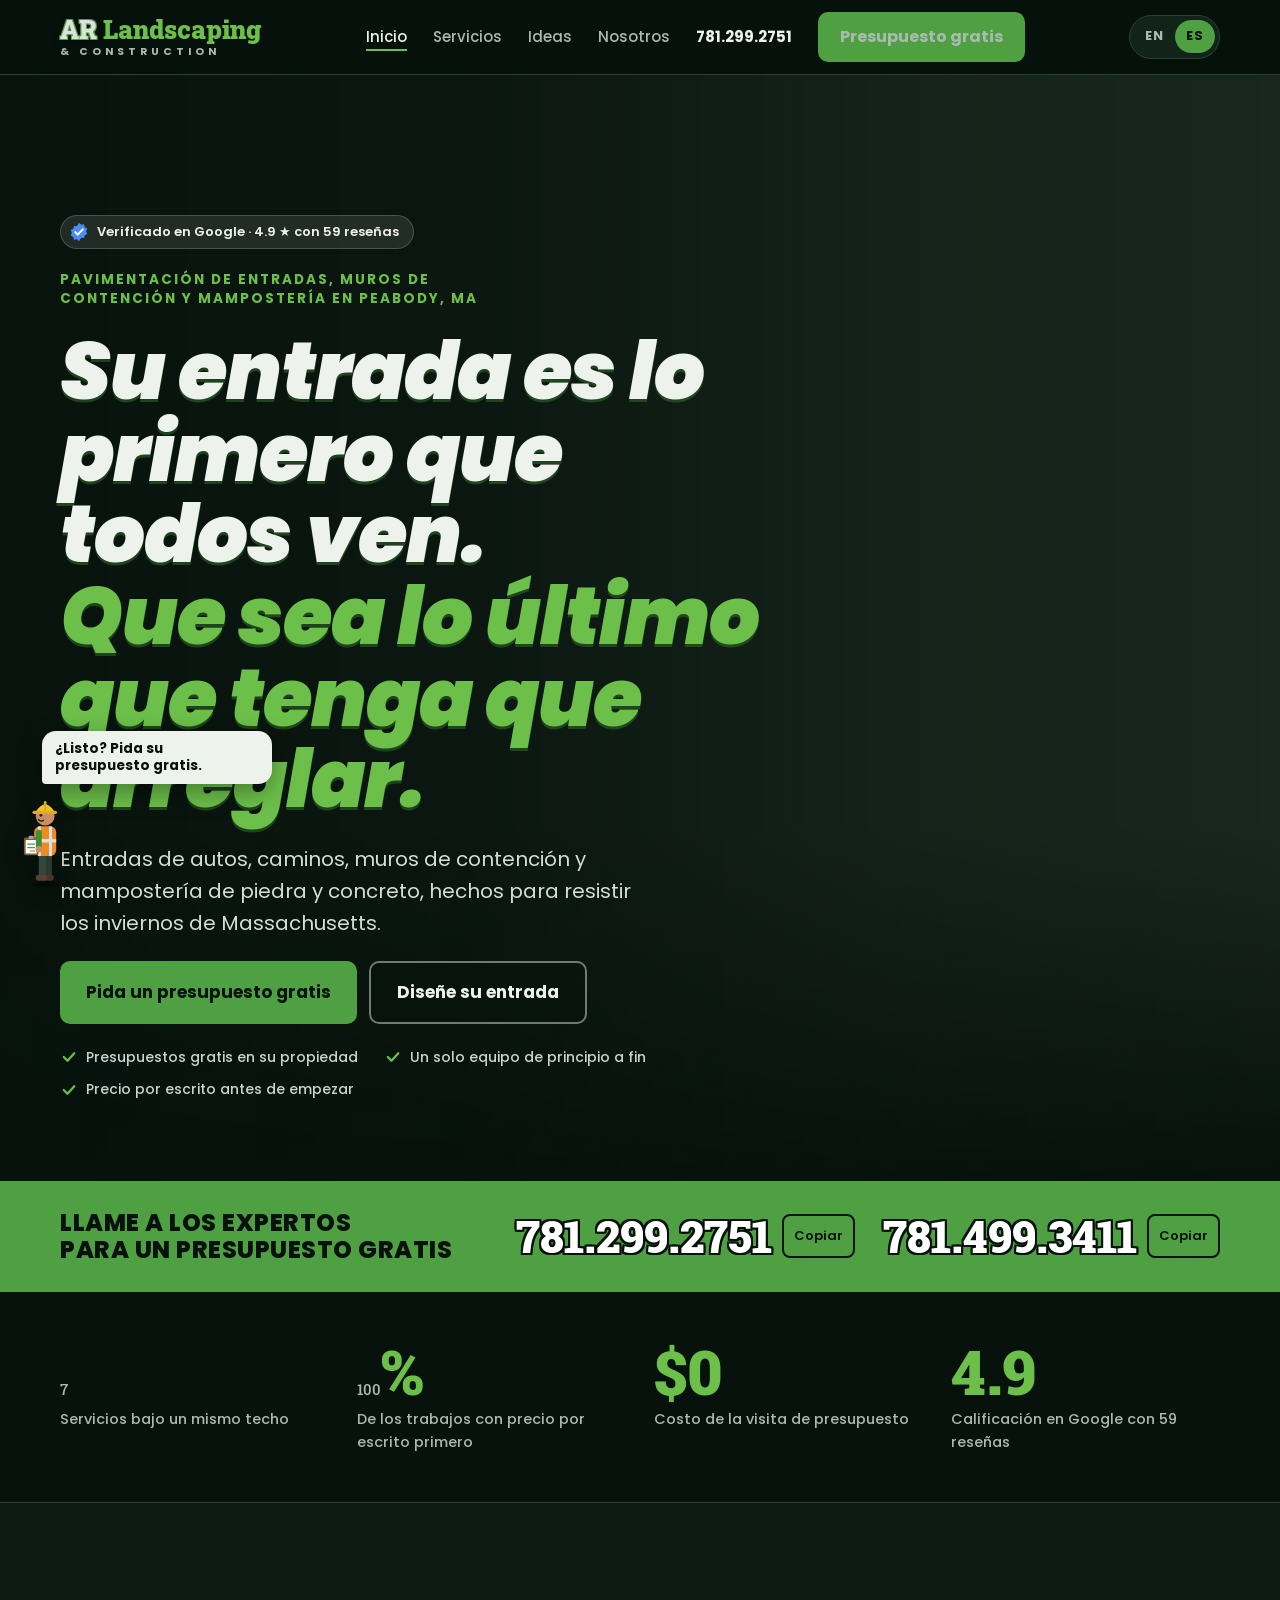
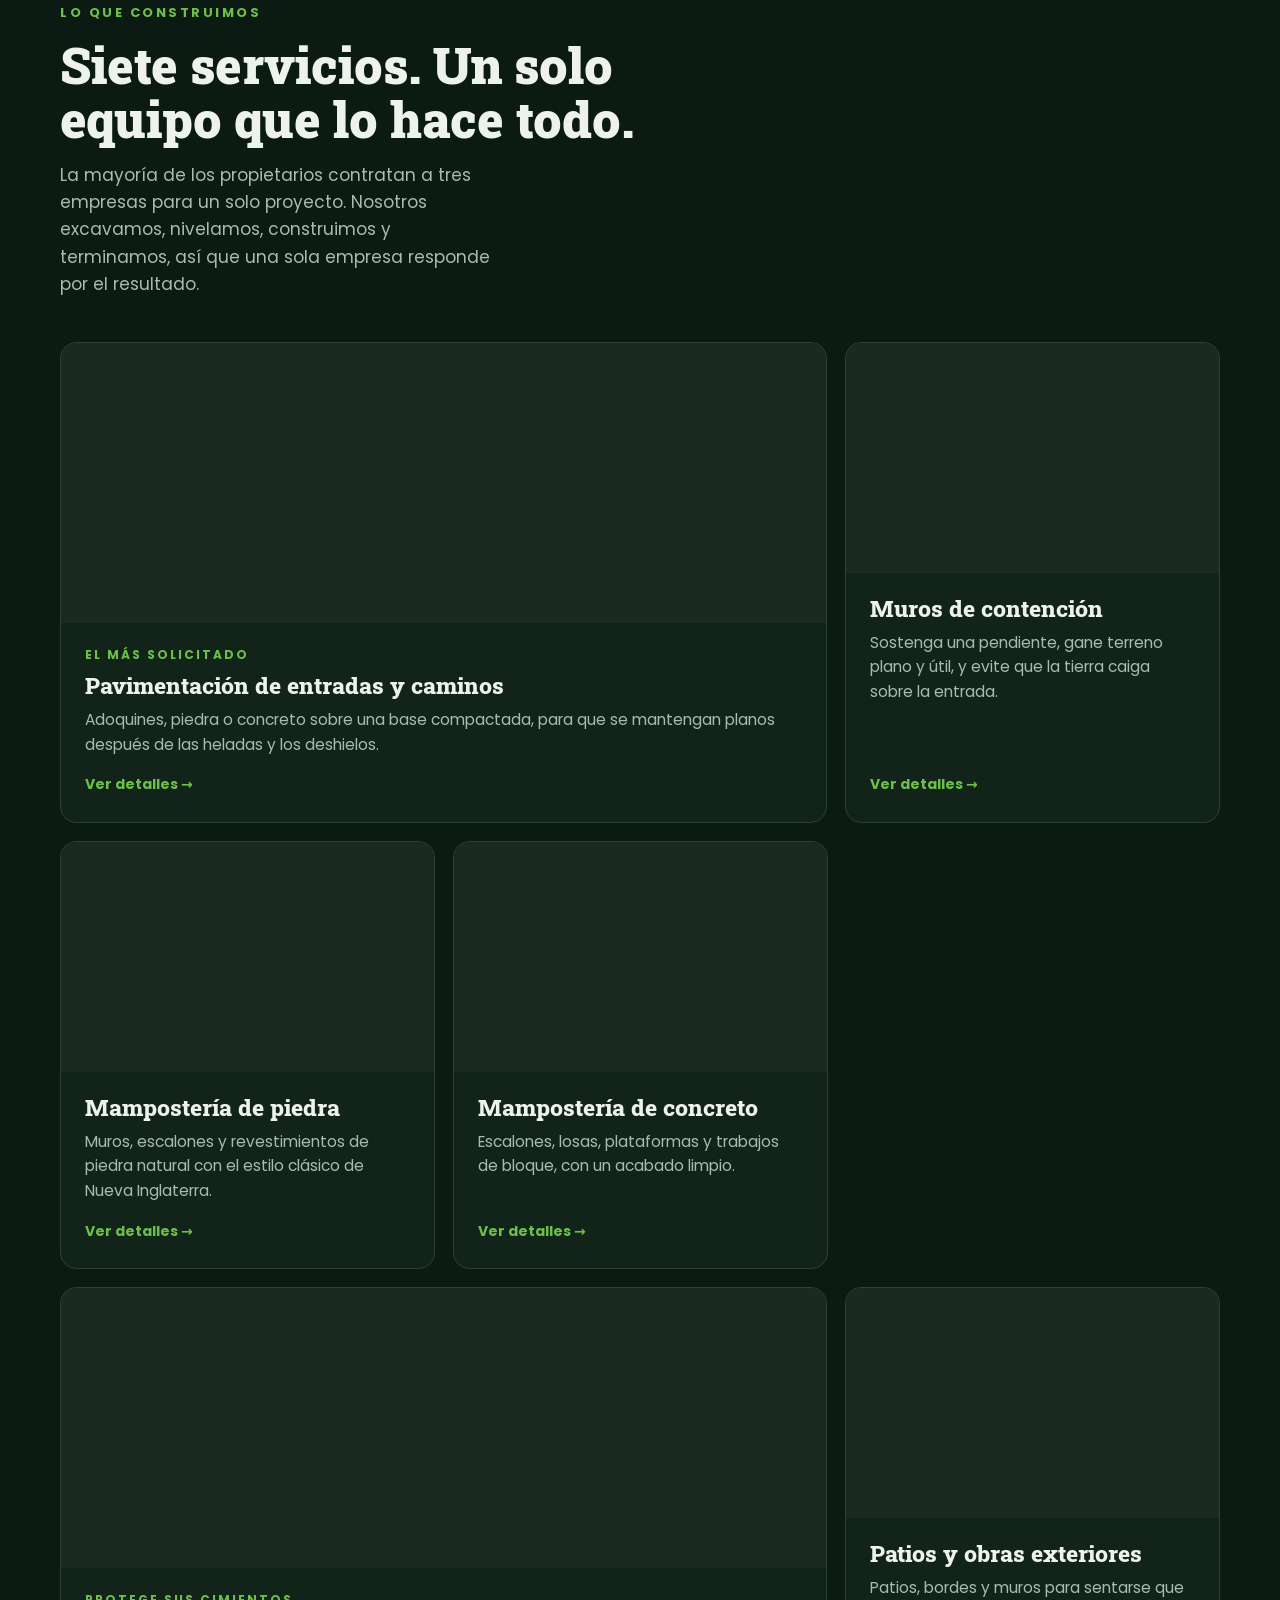
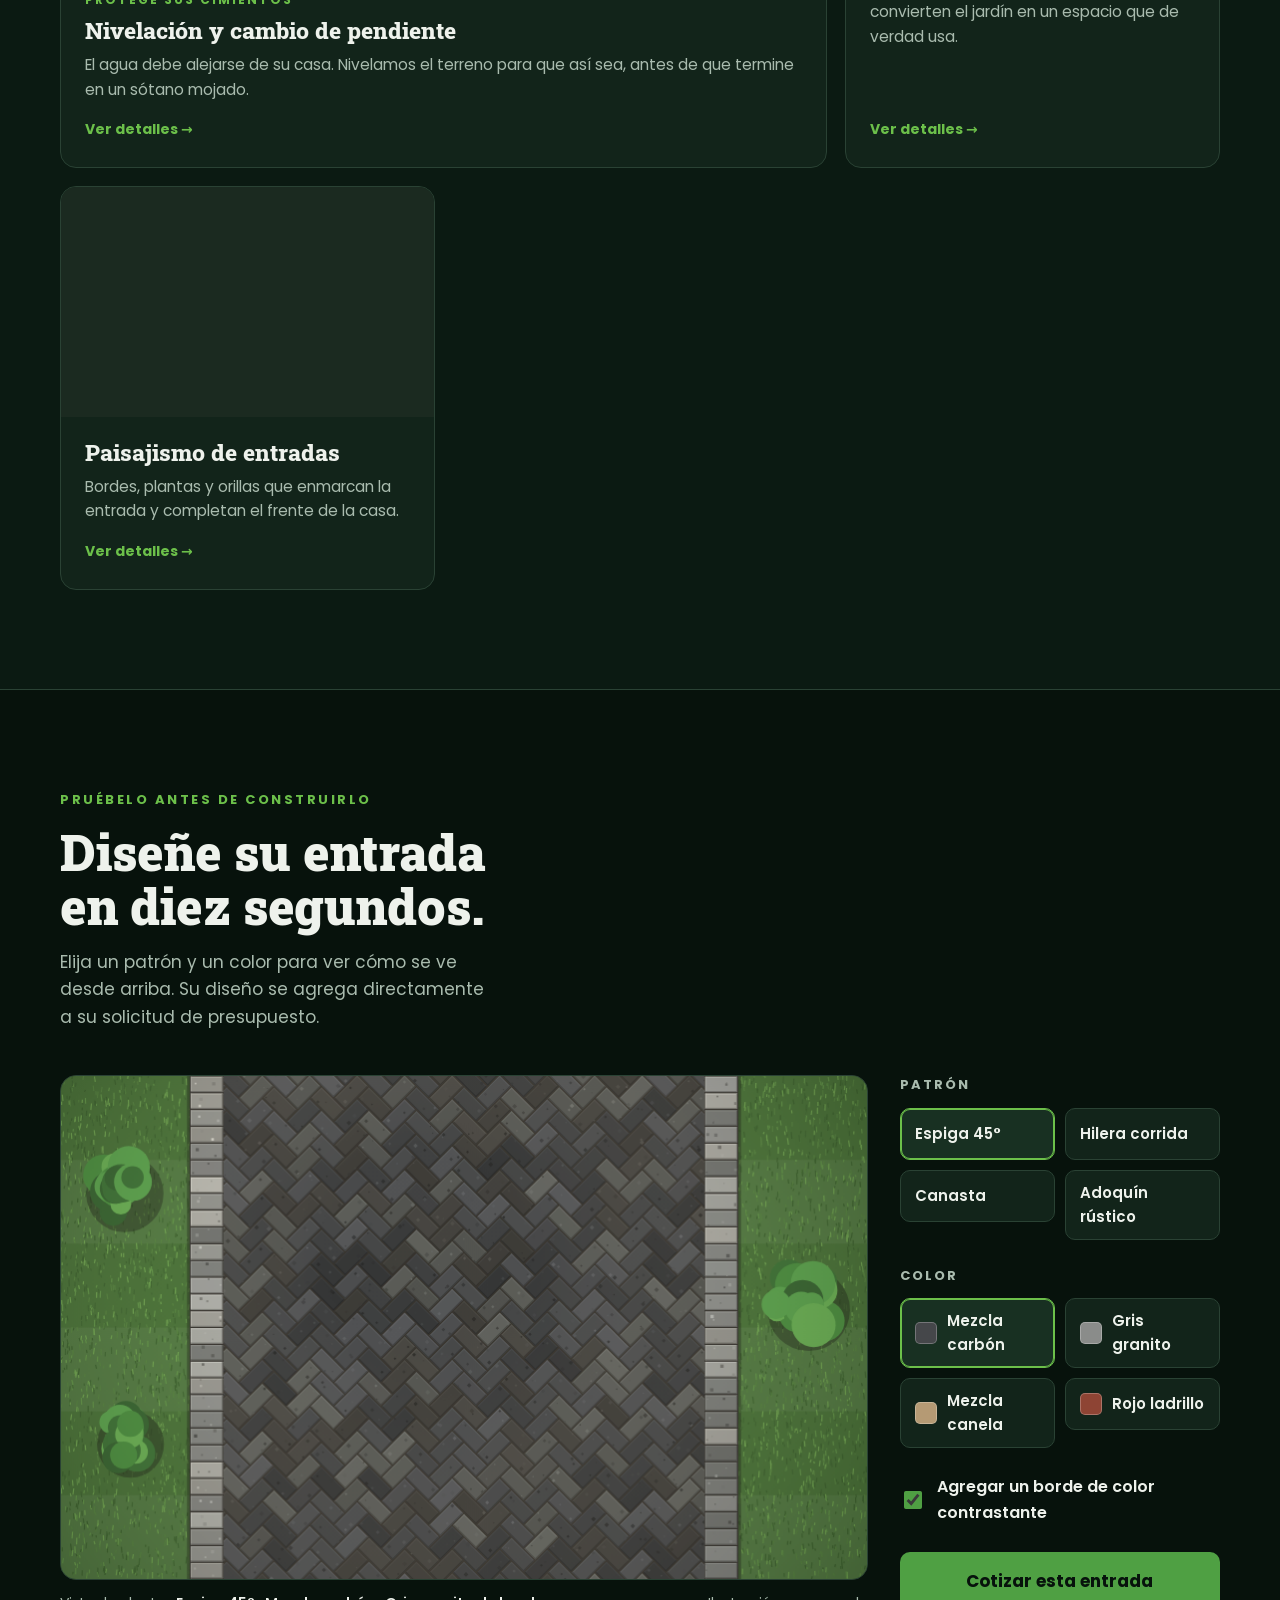
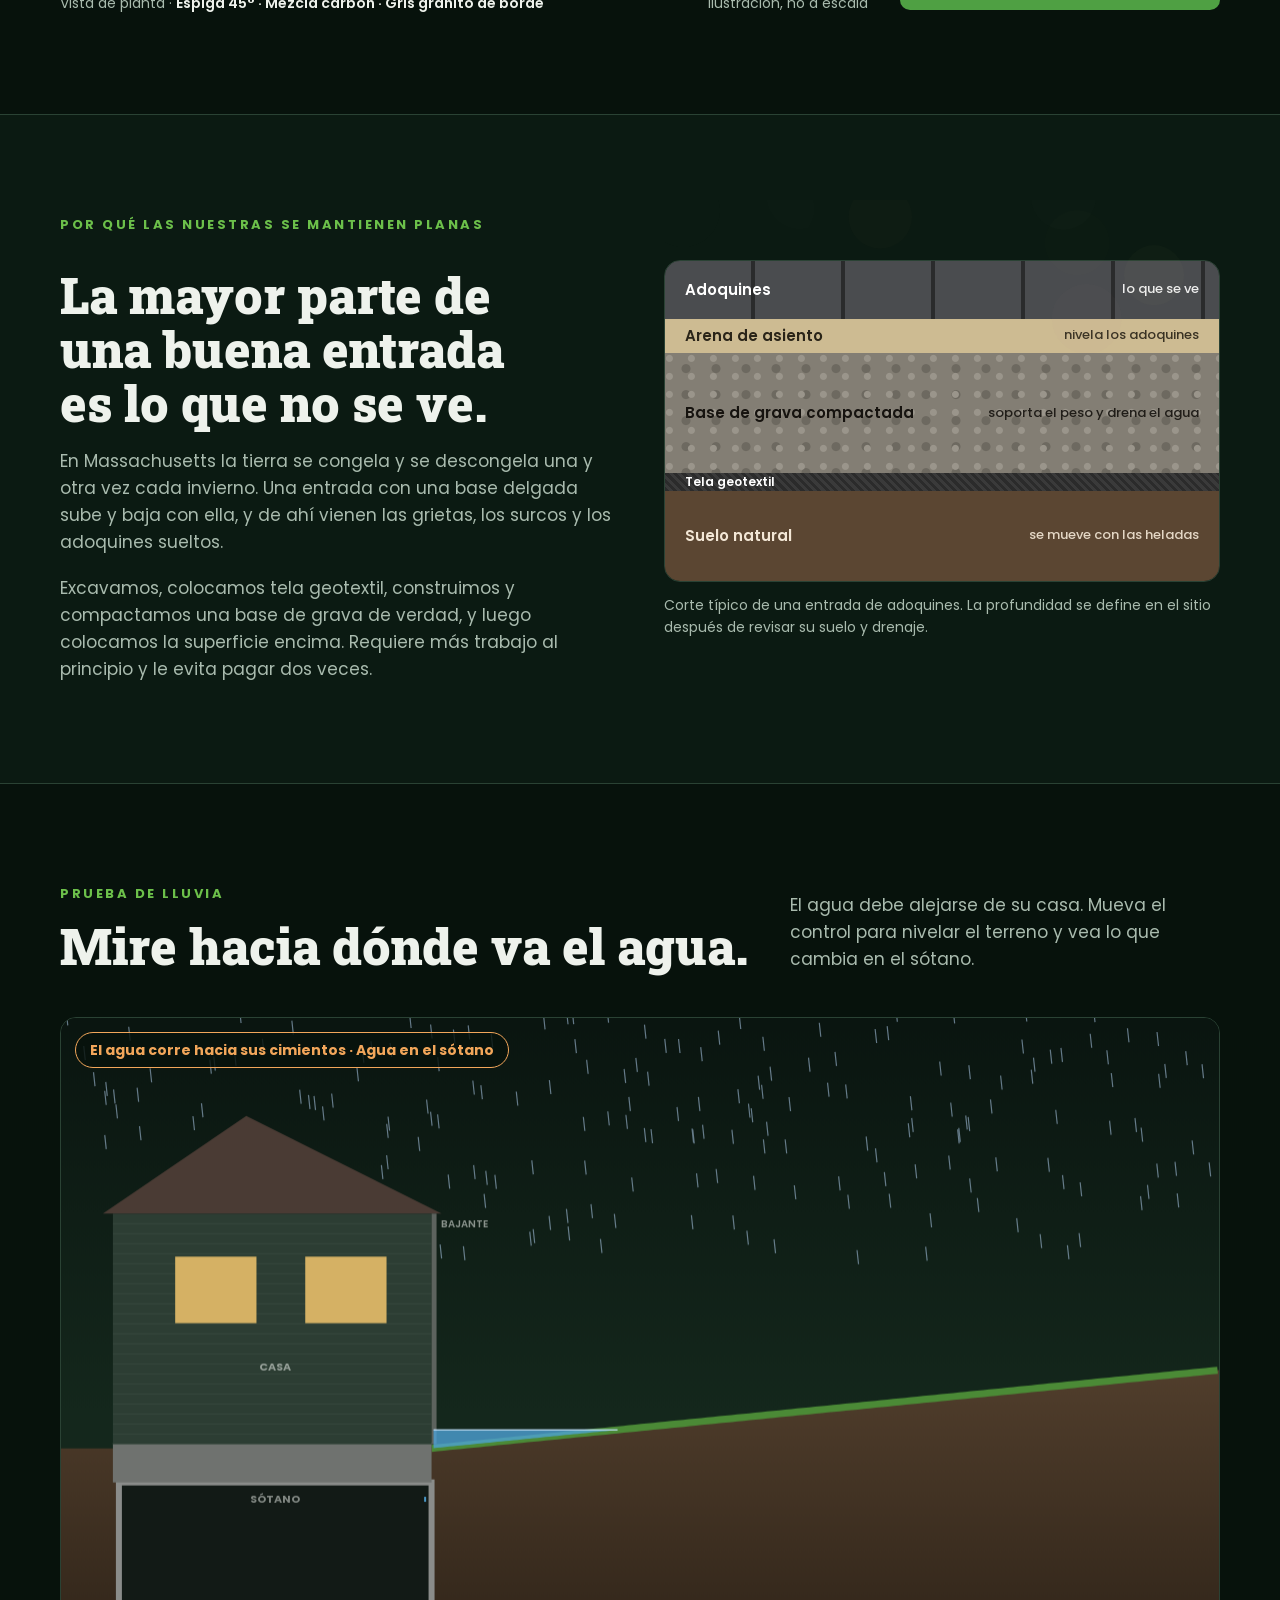
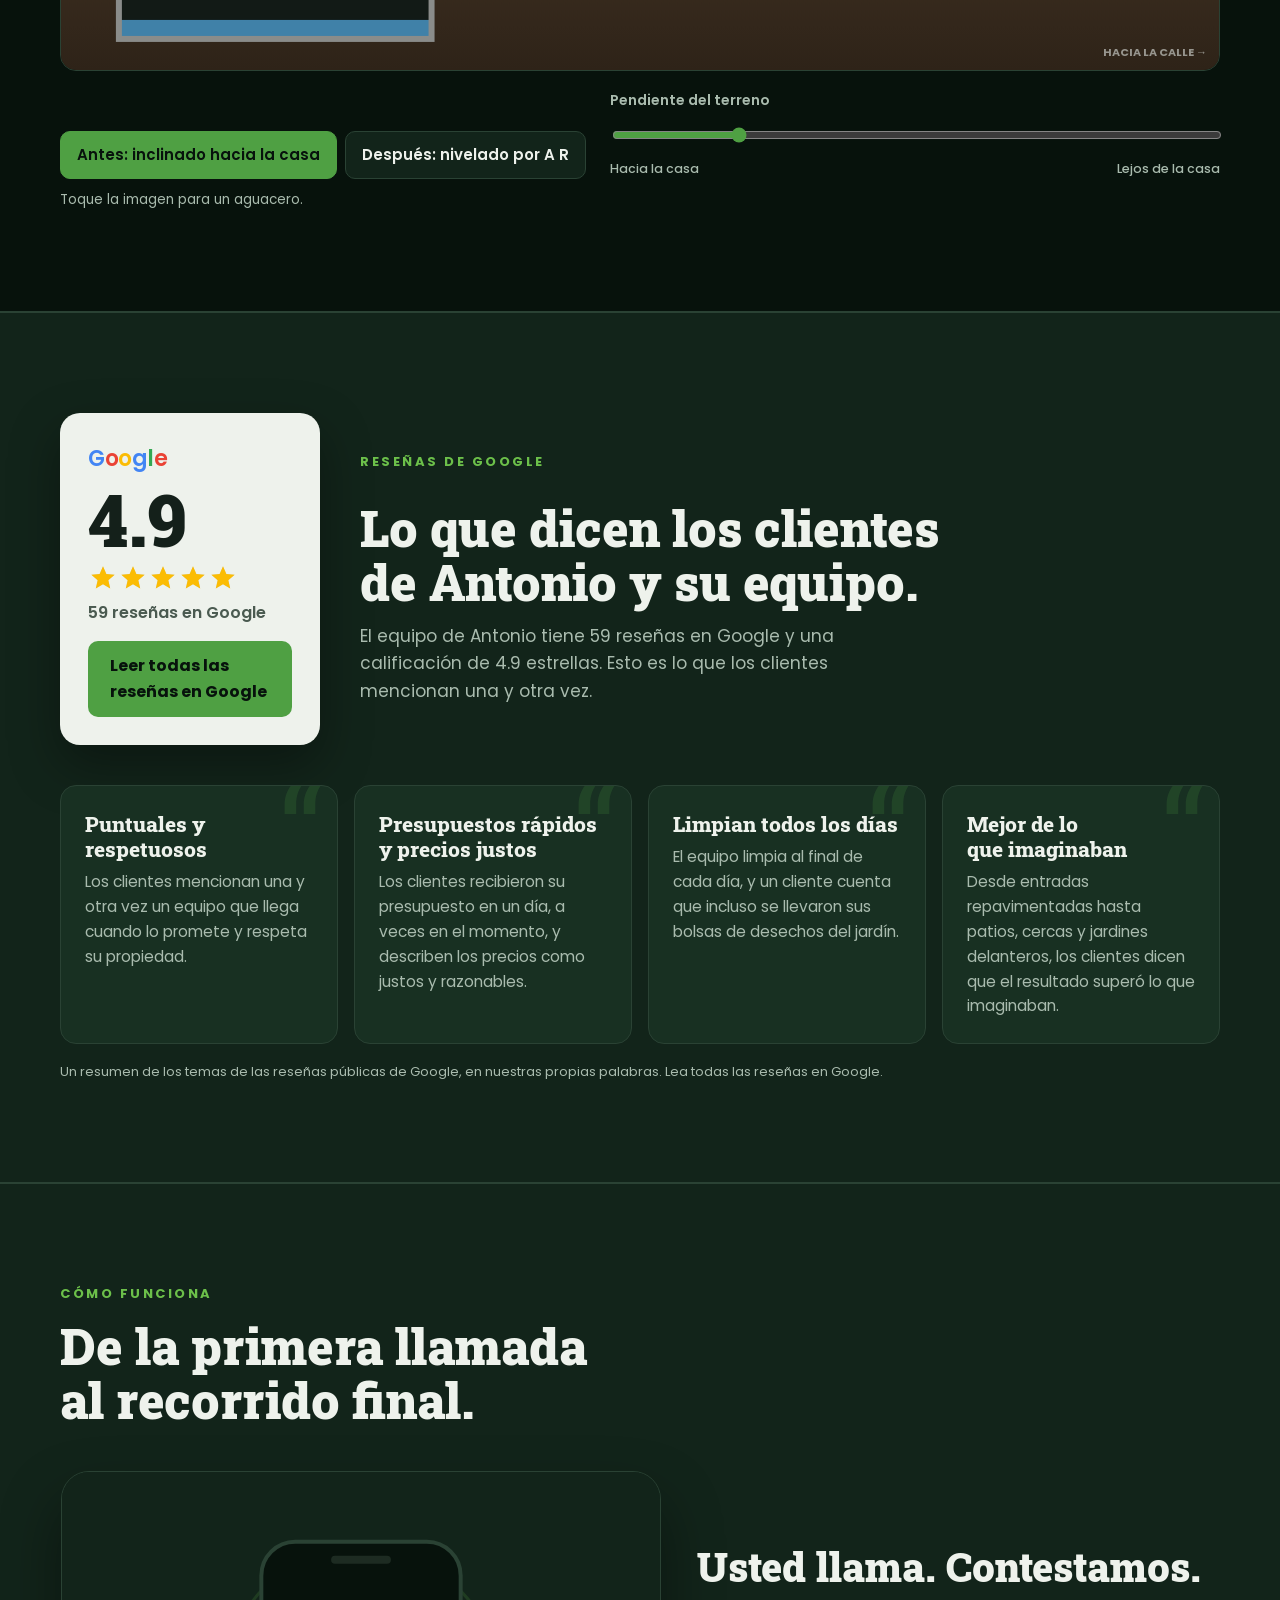
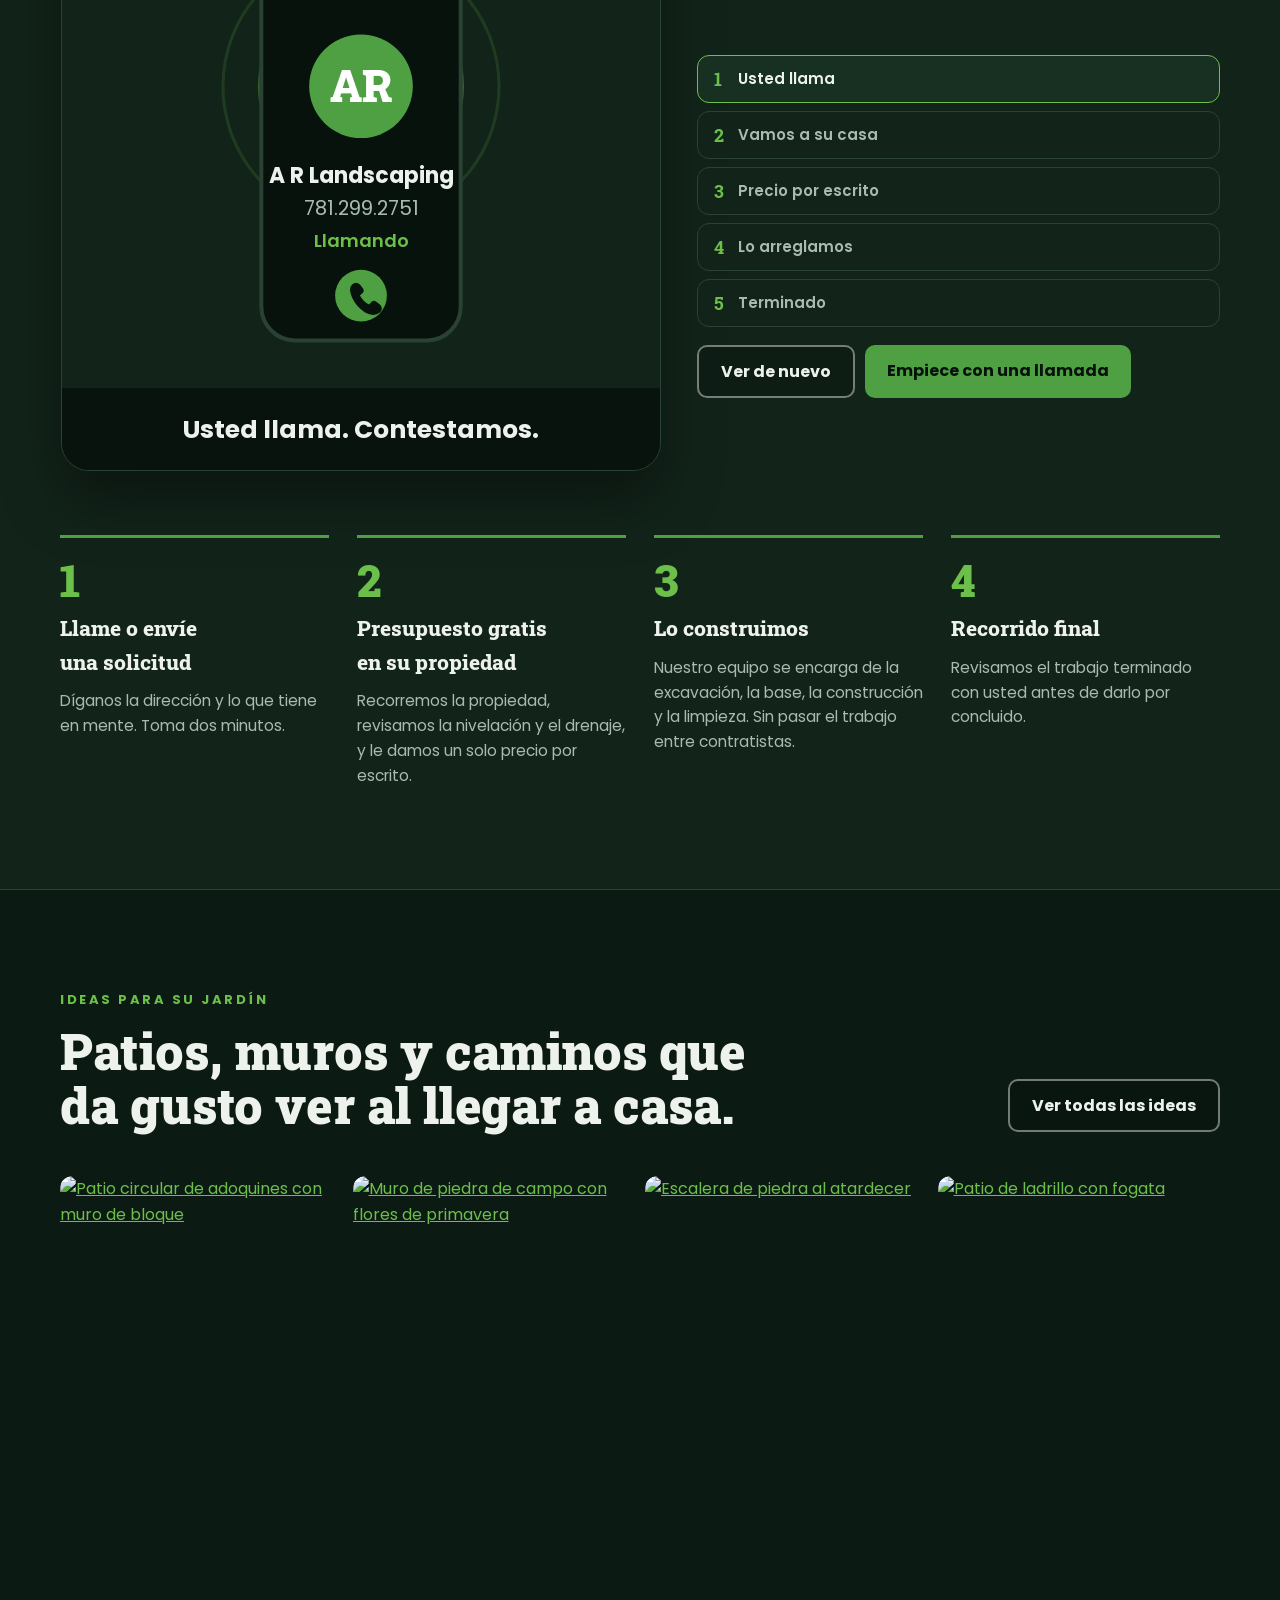
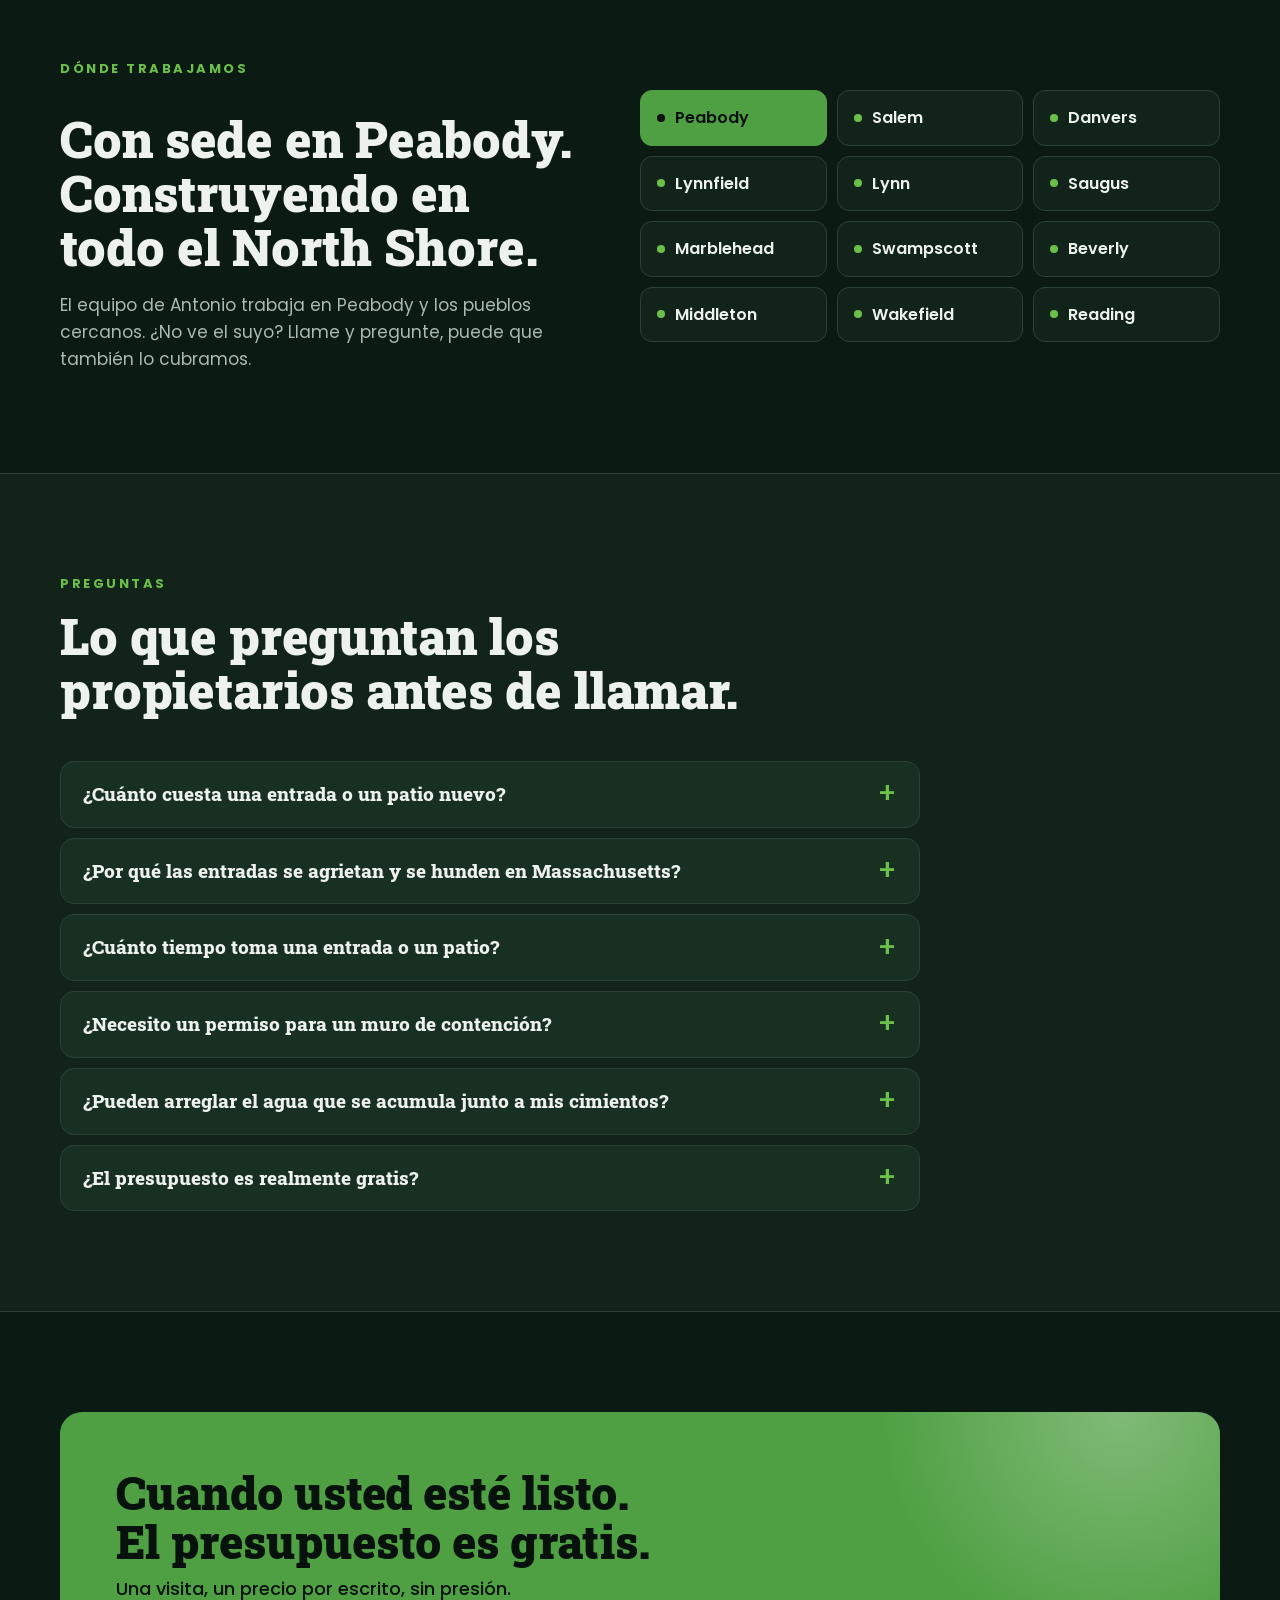
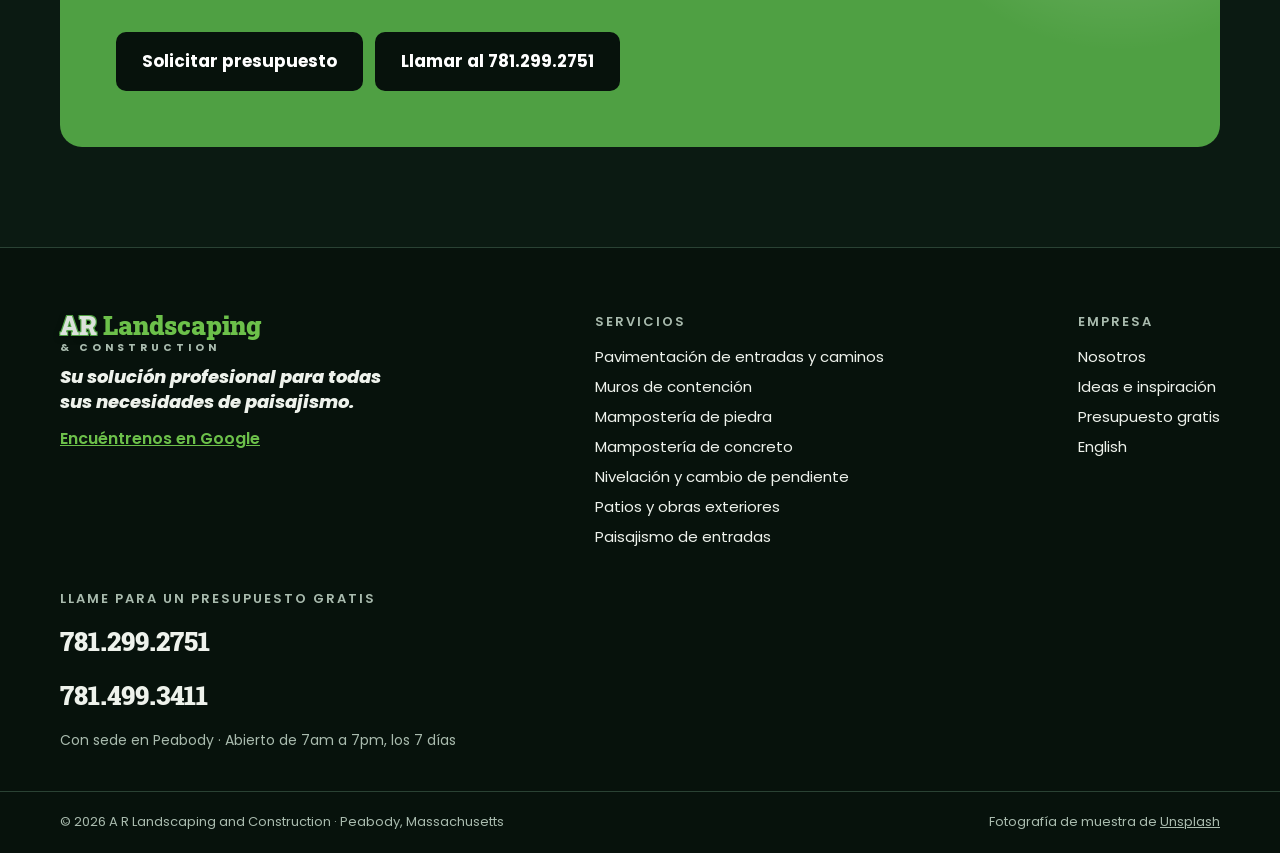
==== commit 1988d555: "Film: clear map labels, single caption on phones; mascot never blocks taps on phones Co-Authored-By:" ====
--- a/es/index.html
+++ b/es/index.html
@@ -22,7 +22,7 @@
 <link rel="preload" as="style" href="https://fonts.googleapis.com/css2?family=Poppins:ital,wght@0,400;0,500;0,600;0,700;0,800;1,800;1,900&family=Roboto+Slab:wght@700;800;900&display=swap" onload="this.onload=null;this.rel='stylesheet'">
 <noscript><link rel="stylesheet" href="https://fonts.googleapis.com/css2?family=Poppins:ital,wght@0,400;0,500;0,600;0,700;0,800;1,800;1,900&family=Roboto+Slab:wght@700;800;900&display=swap"></noscript>
 <link rel="preload" as="image" imagesrcset="https://images.unsplash.com/photo-1777428762767-e3a797da389a?auto=format,compress&fit=crop&w=360&q=50 360w, https://images.unsplash.com/photo-1777428762767-e3a797da389a?auto=format,compress&fit=crop&w=480&q=50 480w, https://images.unsplash.com/photo-1777428762767-e3a797da389a?auto=format,compress&fit=crop&w=640&q=50 640w, https://images.unsplash.com/photo-1777428762767-e3a797da389a?auto=format,compress&fit=crop&w=800&q=50 800w, https://images.unsplash.com/photo-1777428762767-e3a797da389a?auto=format,compress&fit=crop&w=1080&q=50 1080w, https://images.unsplash.com/photo-1777428762767-e3a797da389a?auto=format,compress&fit=crop&w=1440&q=50 1440w, https://images.unsplash.com/photo-1777428762767-e3a797da389a?auto=format,compress&fit=crop&w=1800&q=50 1800w" imagesizes="100vw" fetchpriority="high">
-<style>:root{--ink:#07120C; --ground:#0B1A12; --panel:#12241A; --panel-2:#183022; --line:#2A4234;--fg:#EEF2EC; --muted:#A9BBAE; --green:#4FA043; --green-hi:#6CC04A; --silver:#DCE1DC;--paper:#F3F5F0; --paper-ink:#14201A; --paper-muted:#4A5A50;--display:'Roboto Slab', Georgia, 'Times New Roman', serif;--body:'Poppins', 'Segoe UI', system-ui, -apple-system, sans-serif;--radius:16px; --max:1200px;color-scheme:dark;}*{box-sizing:border-box}html{scroll-behavior:smooth;-webkit-text-size-adjust:100%}@media (prefers-reduced-motion:reduce){html{scroll-behavior:auto}*,*::before,*::after{transition:none!important;animation:none!important}}body{margin:0;background:var(--ground);color:var(--fg);font-family:var(--body);font-size:16px;line-height:1.6;-webkit-font-smoothing:antialiased}img{max-width:100%;display:block}[hidden]{display:none!important}a{color:var(--green-hi)}h1,h2,h3{text-wrap:balance;margin:0}p{margin:0}.wrap{max-width:var(--max);margin:0 auto;padding-left:max(20px,env(safe-area-inset-left,0px));padding-right:max(20px,env(safe-area-inset-right,0px))}:focus-visible{outline:3px solid var(--green-hi);outline-offset:3px;border-radius:4px}.skip{position:absolute;left:-9999px;top:8px;z-index:100;background:var(--green);color:var(--ink);padding:10px 16px;border-radius:8px;font-weight:700}.skip:focus{left:16px}.wm{display:inline-flex;flex-direction:column;line-height:1;text-decoration:none;color:var(--fg)}.wm-top{font-family:var(--display);font-weight:900;font-size:26px;white-space:nowrap}.wm-ar{color:var(--silver);text-shadow:1px 1px 0 var(--green),-1px -1px 0 var(--green),1px -1px 0 var(--green),-1px 1px 0 var(--green),0 2px 6px rgba(0,0,0,.6)}.wm-l{color:var(--green-hi)}.wm-c{font-size:10.5px;font-weight:700;letter-spacing:4px;text-transform:uppercase;color:var(--muted);margin-top:5px}.hdr{position:sticky;top:0;z-index:50;background:rgba(7,18,12,.94);backdrop-filter:blur(10px);-webkit-backdrop-filter:blur(10px);border-bottom:1px solid var(--line)}.hdr .wrap{display:flex;align-items:center;justify-content:space-between;gap:16px;padding-block:12px}.nav{display:flex;align-items:center;gap:26px;font-size:15px;font-weight:500}.nav a{color:var(--muted);text-decoration:none}.nav a:hover,.nav a[aria-current="page"]{color:var(--fg)}.nav a[aria-current="page"]{box-shadow:0 2px 0 var(--green-hi)}.nav .num{color:var(--fg);font-weight:700;font-variant-numeric:tabular-nums}.hdr-tools{display:flex;align-items:center;gap:10px;order:3}.lang{display:inline-flex;align-items:center;min-height:44px;padding:4px;border-radius:999px;border:1.5px solid var(--line);background:var(--panel);text-decoration:none;font-weight:700;font-size:13px;letter-spacing:1px}.lang span{padding:6px 11px;border-radius:999px;color:var(--muted)}.lang span.on{background:var(--green);color:var(--ink)}.lang:hover{border-color:var(--green-hi)}@media (max-width:420px){.wm-top{font-size:21px}.wm-c{letter-spacing:3px}.lang span{padding:6px 9px}}.menu-btn{display:none;min-width:48px;min-height:48px;border-radius:10px;border:1.5px solid var(--line);background:var(--panel);color:var(--fg);cursor:pointer;align-items:center;justify-content:center}@media (max-width:960px){.menu-btn{display:inline-flex}.nav{position:absolute;left:0;right:0;top:100%;flex-direction:column;align-items:stretch;gap:0;background:var(--ink);border-bottom:1px solid var(--line);padding:8px max(20px,env(safe-area-inset-left,0px)) 20px;display:none}.nav.open{display:flex}.nav a{padding:14px 0;border-bottom:1px solid var(--line);font-size:17px}.nav a[aria-current="page"]{box-shadow:none;color:var(--green-hi)}.nav .btn{margin-top:14px;border-bottom:0}}.btn{display:inline-flex;align-items:center;justify-content:center;gap:10px;min-height:48px;padding:12px 22px;border-radius:10px;font-family:var(--body);font-weight:700;font-size:16px;text-decoration:none;border:0;cursor:pointer;transition:transform .15s ease,background .15s ease,border-color .15s ease}.btn:hover{transform:translateY(-1px)}.btn-green{background:var(--green);color:var(--ink)}.btn-green:hover{background:var(--green-hi)}.btn-ghost{background:rgba(7,18,12,.35);color:var(--fg);border:2px solid rgba(220,225,220,.5)}.btn-ghost:hover{border-color:var(--green-hi)}.btn-lg{font-size:17px;padding:16px 26px;min-height:56px}.hero{position:relative;overflow:hidden;background:#1b2a20;display:flex;align-items:flex-end;min-height:min(760px,92vh)}.hero>img{position:absolute;inset:0;width:100%;height:100%;object-fit:cover;animation:slowzoom 18s ease-out both}@keyframes slowzoom{from{scale:1.1}to{scale:1}}.hero::after{content:"";position:absolute;inset:0;background:linear-gradient(90deg,rgba(7,18,12,.94) 0%,rgba(7,18,12,.8) 36%,rgba(7,18,12,.3) 70%,rgba(7,18,12,.1) 100%),linear-gradient(0deg,rgba(7,18,12,1) 0%,rgba(7,18,12,0) 32%)}.hero .wrap{position:relative;z-index:2;width:100%;padding-block:140px 80px}.hero-copy{max-width:700px;display:flex;flex-direction:column;gap:22px}.verified{display:inline-flex;align-items:center;gap:8px;background:rgba(255,255,255,.1);border:1px solid rgba(255,255,255,.18);border-radius:999px;padding:6px 14px 6px 8px;font-size:13px;font-weight:600;width:max-content;max-width:100%}.hero .hero-title{font-style:italic;font-weight:900;font-size:clamp(40px,6.4vw,80px);line-height:1.02;letter-spacing:-1px;text-shadow:0 3px 0 rgba(47,107,42,.55)}.hero .hero-title em{display:block;color:var(--green-hi)}.lede{font-size:clamp(17px,1.6vw,20px);color:#D3DED6;max-width:580px}.ctas{display:flex;flex-wrap:wrap;gap:12px}.trust{display:flex;flex-wrap:wrap;gap:10px 26px;font-size:14px;color:#C9D6CD;font-weight:500}.trust span{display:inline-flex;align-items:center;gap:8px}.banner{position:relative;overflow:hidden;min-height:380px;display:flex;align-items:flex-end;background:#1b2a20}.banner>img{position:absolute;inset:0;width:100%;height:100%;object-fit:cover}.banner::after{content:"";position:absolute;inset:0;background:linear-gradient(0deg,rgba(7,18,12,.98) 0%,rgba(7,18,12,.55) 55%,rgba(7,18,12,.35) 100%)}.banner .wrap{position:relative;z-index:2;width:100%;padding-block:120px 48px;display:flex;flex-direction:column;gap:14px}.banner h1{font-family:var(--display);font-weight:900;font-size:clamp(36px,5vw,62px);line-height:1.05;max-width:820px}.banner p{color:#D3DED6;font-size:18px;max-width:640px}.band{background:var(--green);color:var(--ink)}.band .wrap{display:flex;flex-wrap:wrap;align-items:center;justify-content:space-between;gap:20px 40px;padding-block:28px}.band-label{font-weight:800;font-size:clamp(18px,2vw,24px);line-height:1.15;text-transform:uppercase;letter-spacing:.5px}.phones{display:flex;flex-wrap:wrap;gap:12px 28px}.phone{display:flex;align-items:center;gap:10px}.phone a{font-family:var(--display);font-weight:900;font-size:clamp(30px,3.6vw,44px);line-height:1;color:#fff;text-decoration:none;font-variant-numeric:tabular-nums;text-shadow:2px 2px 0 var(--ink),-2px -2px 0 var(--ink),2px -2px 0 var(--ink),-2px 2px 0 var(--ink),0 2px 0 var(--ink),2px 0 0 var(--ink),-2px 0 0 var(--ink),0 -2px 0 var(--ink)}.copy{min-width:44px;min-height:44px;border-radius:8px;border:2px solid var(--ink);background:transparent;color:var(--ink);font:600 13px var(--body);cursor:pointer;padding:0 10px}.copy:hover{background:rgba(7,18,12,.12)}.sec{padding-block:100px}.sec.alt{background:var(--panel);border-block:1px solid var(--line)}.sec.deep{background:var(--ink);border-block:1px solid var(--line)}.sec-head{display:flex;flex-wrap:wrap;justify-content:space-between;align-items:flex-end;gap:16px 40px;margin-bottom:44px}.sec-head h2,.h2{font-family:var(--display);font-weight:900;font-size:clamp(32px,4vw,50px);line-height:1.08;max-width:720px}.sec-head p{color:var(--muted);max-width:430px;font-size:17px}.kicker{display:block;font-size:13px;font-weight:700;letter-spacing:2.5px;text-transform:uppercase;color:var(--green-hi);margin-bottom:14px}.muted{color:var(--muted)}.svc-grid{display:grid;grid-template-columns:1fr;gap:18px}@media (min-width:680px){.svc-grid{grid-template-columns:repeat(2,minmax(0,1fr))}.svc-grid .svc:last-child{grid-column:span 2}}@media (min-width:1020px){.svc-grid{grid-template-columns:repeat(3,minmax(0,1fr))}.svc-grid .svc:last-child{grid-column:auto}.svc.wide{grid-column:span 2}}.svc{position:relative;background:var(--panel);border:1px solid var(--line);border-radius:var(--radius);overflow:hidden;display:flex;flex-direction:column;text-decoration:none;color:var(--fg);transition:border-color .2s ease,transform .2s ease}.svc:hover{border-color:var(--green);transform:translateY(-2px)}.svc .ph{height:230px;overflow:hidden;background:#1b2a20}.svc.wide .ph{height:280px}.svc .ph img{width:100%;height:100%;object-fit:cover;transition:transform .5s ease}.svc:hover .ph img{transform:scale(1.05)}.svc-body{padding:22px 24px 26px;display:flex;flex-direction:column;gap:8px;flex:1}.svc h3{font-family:var(--display);font-weight:800;font-size:23px;line-height:1.2}.svc p{color:var(--muted);font-size:15.5px}.svc .more{margin-top:auto;padding-top:8px;font-weight:700;font-size:14px;color:var(--green-hi)}.tag{font-size:12px;font-weight:700;letter-spacing:2px;text-transform:uppercase;color:var(--green-hi)}.dz{display:flex;flex-wrap:wrap;gap:32px;align-items:flex-start}.dz-preview{flex:999 1 560px;min-width:0;display:flex;flex-direction:column;gap:12px}.dz-preview canvas{width:100%;aspect-ratio:16/10;border-radius:var(--radius);display:block;background:#2f4a2a;border:1px solid var(--line)}.dz-cap{display:flex;flex-wrap:wrap;justify-content:space-between;gap:8px;font-size:14px;color:var(--muted)}.dz-cap strong{color:var(--fg);font-weight:600}.dz-controls{flex:1 1 320px;min-width:0;display:flex;flex-direction:column;gap:26px}fieldset{border:0;margin:0;padding:0}legend{font-size:13px;font-weight:700;letter-spacing:2px;text-transform:uppercase;color:var(--muted);padding:0;margin-bottom:12px}.opts{display:grid;grid-template-columns:repeat(2,minmax(0,1fr));gap:10px}.opt{position:relative}.opt input{position:absolute;opacity:0;inset:0;width:100%;height:100%;margin:0;cursor:pointer}.opt label{display:flex;align-items:center;gap:10px;min-height:52px;padding:10px 14px;border-radius:10px;border:1.5px solid var(--line);background:var(--panel);font-weight:600;font-size:15px;cursor:pointer}.opt input:checked+label{border-color:var(--green-hi);background:var(--panel-2);box-shadow:inset 0 0 0 1px var(--green-hi)}.opt input:focus-visible+label{outline:3px solid var(--green-hi);outline-offset:2px}.sw{width:22px;height:22px;border-radius:5px;flex:none;border:1px solid rgba(255,255,255,.25)}.toggle{display:flex;align-items:center;gap:12px;font-weight:600;min-height:44px;cursor:pointer}.toggle input{width:22px;height:22px;accent-color:var(--green)}.split{display:flex;flex-wrap:wrap;gap:48px;align-items:center}.split>*{flex:1 1 440px;min-width:0}.prose{display:flex;flex-direction:column;gap:18px}.prose p{color:var(--muted);font-size:17px;max-width:560px}.layers{display:flex;flex-direction:column;border-radius:var(--radius);overflow:hidden;border:1px solid var(--line)}.layer{display:flex;align-items:center;justify-content:space-between;gap:16px;padding:0 20px;font-weight:600;font-size:15px}.layer small{font-weight:500;opacity:.9;font-size:13px;text-align:right}.l1{height:58px;background:repeating-linear-gradient(90deg,#4a4c4f 0 86px,#2a2b2c 86px 90px);color:#fff}.l2{height:34px;background:#cdbb92;color:#2a2418}.l3{height:120px;background:radial-gradient(circle at 20% 30%,#9a958b 0 3px,transparent 4px) 0 0/22px 18px,radial-gradient(circle at 70% 60%,#6d6960 0 4px,transparent 5px) 0 0/30px 26px,#837e74;color:#16130f}.l4{height:18px;background:repeating-linear-gradient(45deg,#2b2b2b 0 3px,#3a3a3a 3px 6px);color:#fff;font-size:12px}.l5{height:90px;background:#5b4632;color:#f3e7d6}.fig-cap{margin-top:12px;font-size:14px;color:var(--muted)}.steps{display:grid;grid-template-columns:repeat(auto-fit,minmax(230px,1fr));gap:28px}.step{border-top:3px solid var(--green);padding-top:20px;display:flex;flex-direction:column;gap:10px}.step b{font-family:var(--display);font-weight:900;font-size:44px;line-height:1;color:var(--green-hi)}.step h3{font-family:var(--display);font-weight:800;font-size:21px}.step p{color:var(--muted);font-size:15.5px}.strip{display:grid;grid-template-columns:repeat(4,minmax(0,1fr));gap:10px}@media (max-width:820px){.strip{grid-template-columns:repeat(2,minmax(0,1fr))}}.strip img{width:100%;aspect-ratio:1/1;object-fit:cover;border-radius:12px}.filters{display:flex;flex-wrap:wrap;gap:8px;margin-bottom:28px}.filters button{min-height:44px;padding:8px 18px;border-radius:999px;border:1.5px solid var(--line);background:var(--panel);color:var(--fg);font:600 15px var(--body);cursor:pointer}.filters button[aria-pressed="true"]{background:var(--green);border-color:var(--green);color:var(--ink)}.gal{columns:3 300px;column-gap:14px}.gal figure{break-inside:avoid;margin:0 0 14px;border-radius:14px;overflow:hidden;background:var(--panel);border:1px solid var(--line)}.gal img{width:100%;height:auto}.gal figcaption{padding:12px 16px;font-size:14px;color:var(--muted);display:flex;justify-content:space-between;gap:12px}.gal figcaption b{color:var(--fg);font-weight:600}.row{display:flex;flex-wrap:wrap;gap:48px;align-items:center;padding-block:72px;border-bottom:1px solid var(--line);scroll-margin-top:90px}.row:nth-child(even){flex-direction:row-reverse}.row>*{flex:1 1 440px;min-width:0}.row .ph{border-radius:var(--radius);overflow:hidden;aspect-ratio:4/3;max-width:100%;background:#1b2a20}.row .ph img{width:100%;height:100%;object-fit:cover}.row h2{font-family:var(--display);font-weight:900;font-size:clamp(28px,3.2vw,40px);line-height:1.1}.row .prose ul{margin:0;padding:0;list-style:none;display:flex;flex-direction:column;gap:10px}.checks li{display:flex;gap:12px;align-items:flex-start}.checks li::before{content:"";flex:none;width:20px;height:20px;margin-top:4px;background:no-repeat center/contain url("data:image/svg+xml,%3Csvg xmlns='http://www.w3.org/2000/svg' viewBox='0 0 24 24' fill='none' stroke='%236CC04A' stroke-width='3' stroke-linecap='round' stroke-linejoin='round'%3E%3Cpath d='M5 12l5 5 9-10'/%3E%3C/svg%3E")}.values{display:grid;grid-template-columns:repeat(auto-fit,minmax(260px,1fr));gap:18px}.value{background:var(--panel);border:1px solid var(--line);border-radius:var(--radius);padding:28px;display:flex;flex-direction:column;gap:10px}.value h3{font-family:var(--display);font-weight:800;font-size:22px}.value p{color:var(--muted)}.proof{background:var(--panel);border:1px solid var(--line);border-radius:18px;padding:36px;display:flex;flex-wrap:wrap;align-items:center;justify-content:space-between;gap:24px}.proof h3{font-family:var(--display);font-weight:900;font-size:clamp(24px,3vw,34px);line-height:1.15;max-width:640px}.proof p{color:var(--muted);margin-top:8px}.cta{position:relative;overflow:hidden;border-radius:22px;background:var(--green);color:var(--ink);padding:56px;display:flex;flex-wrap:wrap;gap:28px;align-items:center;justify-content:space-between}.cta h2{font-family:var(--display);font-weight:900;font-size:clamp(30px,3.6vw,46px);line-height:1.05;max-width:620px}.cta p{font-weight:500;font-size:18px;margin-top:10px}.cta .btn-dark{background:var(--ink);color:#fff}.cta .btn-dark:hover{background:#000}.est{display:flex;flex-wrap:wrap;gap:48px;align-items:flex-start}.est-copy{flex:1 1 360px;min-width:0;display:flex;flex-direction:column;gap:18px}.est-copy p{color:var(--muted);font-size:17px}form.card{flex:1 1 440px;min-width:0;background:var(--paper);color:var(--paper-ink);border-radius:18px;padding:32px;display:flex;flex-direction:column;gap:16px;color-scheme:light}form.card h2{font-family:var(--display);font-weight:900;font-size:28px}.row2{display:grid;grid-template-columns:repeat(auto-fit,minmax(180px,1fr));gap:14px}.fld{display:flex;flex-direction:column;gap:6px;font-size:14px;font-weight:600}.fld input,.fld select,.fld textarea{font:inherit;font-weight:400;font-size:16px;padding:12px 14px;border:1.5px solid #B4C0B7;border-radius:10px;background:#fff;color:var(--paper-ink);min-height:48px}.fld textarea{min-height:110px;resize:vertical}.fld input:focus,.fld select:focus,.fld textarea:focus{outline:3px solid var(--green);outline-offset:1px;border-color:var(--green)}.hp{position:absolute;left:-9999px}.err{color:#9B1C1C;font-size:14px;font-weight:600}.done{background:#E3F1DD;border:1.5px solid var(--green);border-radius:12px;padding:18px;display:flex;flex-direction:column;gap:6px;font-size:15px}.done strong{font-size:18px}.fine{font-size:13px;color:var(--paper-muted);text-align:center}.contact-cards{display:flex;flex-direction:column;gap:12px}.ccard{background:var(--panel);border:1px solid var(--line);border-radius:14px;padding:18px 20px;display:flex;justify-content:space-between;align-items:center;gap:12px;flex-wrap:wrap}.ccard a{font-family:var(--display);font-weight:900;font-size:28px;color:var(--fg);text-decoration:none;font-variant-numeric:tabular-nums}.ccard span{color:var(--muted);font-size:14px}footer{background:var(--ink);border-top:1px solid var(--line)}.ft{padding-block:64px 40px;display:flex;flex-wrap:wrap;gap:40px;justify-content:space-between}.ft-col{display:flex;flex-direction:column;gap:12px;min-width:0}.ft-col h4,.ft-col .ft-h{font-family:var(--body);font-weight:600;margin:0;font-size:13px;letter-spacing:2px;text-transform:uppercase;color:var(--muted)}.ft-col ul{list-style:none;margin:0;padding:0;display:flex;flex-direction:column;gap:6px;font-size:15px}.ft-col ul a{color:var(--fg);text-decoration:none}.ft-col ul a:hover{color:var(--green-hi)}.ft-tag{font-style:italic;font-weight:800;font-size:18px;max-width:340px;line-height:1.35}.ft-nums a{font-family:var(--display);font-weight:900;font-size:26px;color:var(--fg);text-decoration:none;font-variant-numeric:tabular-nums}.ft-base{border-top:1px solid var(--line);font-size:13px;color:var(--muted)}.ft-base .wrap{padding-block:20px;display:flex;flex-wrap:wrap;gap:12px;justify-content:space-between}.ft-base a{color:var(--muted)}.callbar{display:none}@media (max-width:700px){.callbar{display:flex;position:fixed;left:0;right:0;bottom:0;z-index:55;gap:10px;background:var(--ink);border-top:1px solid var(--line);padding:10px max(16px,env(safe-area-inset-right,0px)) calc(10px + env(safe-area-inset-bottom,0px)) max(16px,env(safe-area-inset-left,0px))}.callbar .btn{flex:1 1 0;min-height:50px;padding:10px;font-size:15px}body{padding-bottom:76px}.sec{padding-block:72px}.hero .wrap{padding-block:110px 56px}.proof,form.card,.cta{padding:26px}.row{padding-block:48px;gap:28px}}.toast{position:fixed;left:50%;bottom:calc(96px + env(safe-area-inset-bottom,0px));transform:translateX(-50%);background:var(--fg);color:var(--ink);font-weight:700;padding:10px 18px;border-radius:999px;z-index:70;font-size:14px}.js .reveal{opacity:0;transform:translateY(18px);transition:opacity .6s ease,transform .6s ease}.js .reveal.in{opacity:1;transform:none}@media (prefers-reduced-motion:reduce){.js .reveal{opacity:1;transform:none}}.progress-bar{position:fixed;left:0;right:0;top:0;height:3px;z-index:80;background:var(--green-hi);transform-origin:0 50%;transform:scaleX(0);pointer-events:none}.hdr .wrap{transition:padding .3s ease}.hdr.scrolled{box-shadow:0 8px 24px rgba(0,0,0,.35)}.hdr.scrolled .wrap{padding-block:7px}.hero>img,.banner>img{will-change:translate}@keyframes rise{from{opacity:0;transform:translateY(.55em) rotate(2deg)}to{opacity:1;transform:none}}@keyframes fadeUp{from{opacity:0;transform:translateY(16px)}to{opacity:1;transform:none}}.js .hero .hero-title.wsplit .w{display:inline-block;opacity:0;animation:rise .75s cubic-bezier(.2,.75,.25,1) forwards;animation-delay:calc(var(--d) + 250ms)}.js .hero .verified{animation:fadeUp .6s ease both .1s}.js .hero .lede{animation:fadeUp .7s ease both 1.1s}.js .hero .ctas{animation:fadeUp .7s ease both 1.3s}.js .hero .trust{animation:fadeUp .7s ease both 1.5s}.js .banner .wrap>*{animation:fadeUp .7s ease both}.js .banner .wrap>*:nth-child(2){animation-delay:.12s}.js .banner .wrap>*:nth-child(3){animation-delay:.24s}.btn-green{position:relative;overflow:hidden}.btn-green::after{content:"";position:absolute;inset:0;background:linear-gradient(110deg,transparent 30%,rgba(255,255,255,.45) 50%,transparent 70%);transform:translateX(-120%);transition:transform .7s ease}.btn-green:hover::after{transform:translateX(120%)}.band .phone{transition:transform .2s ease}.band .phone:hover{transform:translateY(-2px)}.js .svc.reveal .ph img{transform:scale(1.18);transition:transform 1.4s cubic-bezier(.2,.7,.2,1)}.js .svc.reveal.in .ph img{transform:scale(1)}.js .svc.reveal.in:hover .ph img{transform:scale(1.06);transition-duration:.5s}.stats{background:var(--ink);border-bottom:1px solid var(--line)}.stats-grid{display:grid;grid-template-columns:repeat(4,minmax(0,1fr));gap:28px;padding-block:48px}@media (max-width:760px){.stats-grid{grid-template-columns:repeat(2,minmax(0,1fr));gap:28px 18px}}.stat{display:flex;flex-direction:column;gap:6px;min-width:0}.stat b{font-family:var(--display);font-weight:900;font-size:clamp(40px,5vw,62px);line-height:1;color:var(--green-hi);font-variant-numeric:tabular-nums}.stat span{color:var(--muted);font-size:14.5px;font-weight:500}@keyframes layIn{from{opacity:0;transform:translateX(-36px)}to{opacity:1;transform:none}}@keyframes compact{0%{opacity:0;transform:translateY(-26px) scaleY(1.25)}60%{opacity:1;transform:translateY(0) scaleY(.94)}80%{opacity:1;transform:scaleY(1.02)}100%{opacity:1;transform:none}}@keyframes dropIn{0%{opacity:0;transform:translateY(-40px)}70%{opacity:1;transform:translateY(3px)}100%{opacity:1;transform:none}}.js figure.reveal .layer{opacity:0}.js figure.reveal.in .l5{animation:layIn .55s ease forwards 0s}.js figure.reveal.in .l4{animation:layIn .5s ease forwards .35s}.js figure.reveal.in .l3{transform-origin:50% 100%;animation:compact .8s cubic-bezier(.3,.7,.3,1) forwards .7s}.js figure.reveal.in .l2{animation:layIn .5s ease forwards 1.35s}.js figure.reveal.in .l1{animation:dropIn .7s cubic-bezier(.3,.7,.3,1) forwards 1.7s}.step{position:relative}.js .step.reveal{border-top-color:transparent}.js .step.reveal::before{content:"";position:absolute;left:0;right:0;top:-3px;height:3px;background:var(--green);transform:scaleX(0);transform-origin:0 50%;transition:transform .8s cubic-bezier(.2,.7,.2,1) .15s}.js .step.reveal.in::before{transform:scaleX(1)}.js .step.reveal b{display:inline-block;transform:scale(.4);opacity:0;transition:transform .5s cubic-bezier(.3,1.6,.5,1) .35s,opacity .3s ease .35s}.js .step.reveal.in b{transform:none;opacity:1}.strip img{transition:transform .5s ease}.strip a{overflow:hidden;border-radius:12px;display:block}.strip a:hover img{transform:scale(1.06)}@keyframes pop{from{opacity:0;transform:scale(.94)}to{opacity:1;transform:none}}.gal figure.pop{animation:pop .45s ease both}.cta::before{content:"";position:absolute;width:520px;height:520px;right:-160px;top:-260px;border-radius:50%;background:radial-gradient(circle,rgba(255,255,255,.28),transparent 65%);animation:drift 9s ease-in-out infinite alternate;pointer-events:none}.cta>*{position:relative}@keyframes drift{from{transform:translate(0,0)}to{transform:translate(-140px,120px)}}@media (max-width:700px){.js .callbar{transform:translateY(110%);transition:transform .35s ease}.js .callbar.show{transform:none}}@media (prefers-reduced-motion:reduce){.js .hero .hero-title.wsplit .w,.js figure.reveal .layer,.js .step.reveal b{opacity:1!important;transform:none!important;animation:none!important}.js .step.reveal::before{transform:scaleX(1)}.cta::before{animation:none}.js .callbar{transform:none}}.rv-top{display:flex;flex-wrap:wrap;gap:40px;align-items:center;margin-bottom:40px}.rv-copy{flex:999 1 420px;min-width:0;display:flex;flex-direction:column;gap:14px}.rv-score{flex:1 1 260px;max-width:340px;background:var(--fg);color:#14201A;border-radius:20px;padding:28px;display:flex;flex-direction:column;align-items:flex-start;gap:8px;box-shadow:0 20px 50px rgba(0,0,0,.35)}.g-word{font-family:'Product Sans',var(--body);font-size:22px;letter-spacing:-.5px}.g-word b{font-weight:600}.rv-num{font-family:var(--display);font-weight:900;font-size:72px;line-height:1;font-variant-numeric:tabular-nums}.rv-stars{position:relative;width:150px;height:28px;background:url("data:image/svg+xml,%3Csvg xmlns='http://www.w3.org/2000/svg' viewBox='0 0 24 24'%3E%3Cpath fill='%23D5D9D3' d='M12 2l2.9 6.6 7.1.6-5.4 4.7 1.6 7L12 17.3 5.8 20.9l1.6-7L2 9.2l7.1-.6z'/%3E%3C/svg%3E") 0 0/30px 28px repeat-x}.rv-fill{position:absolute;inset:0 auto 0 0;width:98%;background:url("data:image/svg+xml,%3Csvg xmlns='http://www.w3.org/2000/svg' viewBox='0 0 24 24'%3E%3Cpath fill='%23FBBC04' d='M12 2l2.9 6.6 7.1.6-5.4 4.7 1.6 7L12 17.3 5.8 20.9l1.6-7L2 9.2l7.1-.6z'/%3E%3C/svg%3E") 0 0/30px 28px repeat-x}.js .rv-score.reveal .rv-fill{width:0;transition:width 1.3s cubic-bezier(.2,.7,.2,1) .4s}.js .rv-score.reveal.in .rv-fill{width:98%}.rv-count{font-weight:600;color:#4A5A50;margin-bottom:8px}.themes{display:grid;grid-template-columns:repeat(auto-fit,minmax(240px,1fr));gap:16px}.theme{position:relative;background:var(--panel-2);border:1px solid var(--line);border-radius:16px;padding:26px 24px 24px;display:flex;flex-direction:column;gap:8px;overflow:hidden}.theme .q{position:absolute;right:14px;top:-18px;font-family:var(--display);font-size:120px;line-height:1;color:var(--green);opacity:.18}.theme h3{font-family:var(--display);font-weight:800;font-size:21px;line-height:1.2}.theme p{color:var(--muted);font-size:15.5px}.rv-note{margin-top:18px;font-size:13px;color:var(--muted)}@media (prefers-reduced-motion:reduce){.js .rv-score.reveal .rv-fill{width:98%;transition:none}}.rain-wrap{position:relative;border-radius:var(--radius);overflow:hidden;border:1px solid var(--line);background:#0a1510}#rainCanvas{display:block;width:100%;max-width:100%;aspect-ratio:16/9;cursor:pointer;touch-action:manipulation}@media (max-width:620px){#rainCanvas{aspect-ratio:4/3.4}}.rain-status{position:absolute;left:14px;top:14px;right:14px;width:max-content;max-width:calc(100% - 28px);margin:0;padding:8px 14px;border-radius:999px;font-weight:700;font-size:14px;line-height:1.3;background:rgba(7,18,12,.82);border:1.5px solid currentColor;transition:color .3s ease}.rain-status:empty{display:none}.rain-status.warn{color:#F2A65A}.rain-status.ok{color:var(--green-hi)}.rain-status.flat{color:#9EC9E8}.rain-controls{display:flex;flex-wrap:wrap;gap:14px 24px;align-items:flex-end;margin-top:18px}.rain-controls .seg{display:flex;flex-wrap:wrap;gap:8px}.rain-controls button{min-height:48px;padding:8px 16px;border-radius:10px;border:1.5px solid var(--line);background:var(--panel);color:var(--fg);font:600 15px var(--body);cursor:pointer;transition:background .2s ease,border-color .2s ease}.rain-controls button[aria-pressed="true"]{background:var(--green);border-color:var(--green);color:var(--ink)}.rain-range{flex:1 1 260px;min-width:0;display:flex;flex-direction:column;gap:6px;font-size:14px;font-weight:600;color:var(--muted)}.rain-range input{width:100%;min-height:32px;accent-color:var(--green)}.rain-ends{display:flex;justify-content:space-between;gap:10px;font-size:12.5px;font-weight:500}.rain-hint{margin-top:10px;font-size:13.5px;color:var(--muted)}.base figure,figure.reveal{position:relative}.dust{position:absolute;left:0;right:0;top:-60px;width:100%;height:calc(100% + 60px);pointer-events:none;z-index:2}.svc,.theme,.value{transform-style:preserve-3d;will-change:transform}.js .svc.reveal.in,.js .theme.reveal.in,.js .value.reveal.in{transition:opacity .6s ease,transform .45s cubic-bezier(.2,.7,.2,1),border-color .2s ease}.js .svc.reveal.in.tilt,.js .theme.reveal.in.tilt,.js .value.reveal.in.tilt{transform:perspective(900px) rotateX(var(--rx,0deg)) rotateY(var(--ry,0deg)) translateZ(0) scale(1.015);transition:transform .12s ease-out,border-color .2s ease}.svc::after,.theme::after,.value::after{content:"";position:absolute;inset:0;border-radius:inherit;pointer-events:none;opacity:0;transition:opacity .25s ease;background:radial-gradient(circle at var(--mx,50%) var(--my,50%),rgba(255,255,255,.16),transparent 55%)}.svc.tilt::after,.theme.tilt::after,.value.tilt::after{opacity:1}.value{position:relative}.hero .hero-title{margin:0}.hero-kicker{margin:0;font-family:var(--body);font-size:13.5px;font-weight:700;letter-spacing:2px;text-transform:uppercase;color:var(--green-hi);line-height:1.4;max-width:560px}.js .hero .hero-kicker{animation:fadeUp .6s ease both .15s}.areas{display:flex;flex-wrap:wrap;gap:40px;align-items:center}.areas>.prose{flex:1 1 380px;min-width:0}.towns{flex:1 1 420px;min-width:0;list-style:none;margin:0;padding:0;display:grid;grid-template-columns:repeat(3,minmax(0,1fr));gap:10px}@media (max-width:520px){.towns{grid-template-columns:repeat(2,minmax(0,1fr))}}.towns li{background:var(--panel);border:1px solid var(--line);border-radius:12px;padding:14px 16px;font-weight:600;display:flex;align-items:center;gap:10px}.towns li::before{content:"";width:8px;height:8px;border-radius:50%;background:var(--green-hi);flex:none}.towns li:first-child{background:var(--green);border-color:var(--green);color:var(--ink)}.towns li:first-child::before{background:var(--ink)}.faq{display:flex;flex-direction:column;gap:10px;max-width:860px}.qa{background:var(--panel-2);border:1px solid var(--line);border-radius:14px;overflow:hidden}.qa summary{list-style:none;cursor:pointer;padding:20px 56px 20px 22px;font-family:var(--display);font-weight:800;font-size:19px;line-height:1.3;position:relative;min-height:44px}.qa summary::-webkit-details-marker{display:none}.qa summary::after{content:"+";position:absolute;right:22px;top:50%;transform:translateY(-50%);font-family:var(--body);font-weight:500;font-size:28px;color:var(--green-hi);transition:transform .25s ease}.qa[open] summary::after{transform:translateY(-50%) rotate(45deg)}.qa p{padding:0 22px 22px;color:var(--muted);font-size:16px;max-width:720px}.qa[open]{border-color:var(--green)}.worker{position:fixed;left:0;bottom:calc(10px + env(safe-area-inset-bottom,0px));z-index:54;width:68px;height:112px;display:block;text-decoration:none;transform:translate3d(var(--wx,12px),0,0);transition:transform .3s ease-out;will-change:transform;-webkit-tap-highlight-color:transparent}.worker svg{display:block;width:100%;height:100%;overflow:visible;transition:transform .2s ease;filter:drop-shadow(0 4px 10px rgba(0,0,0,.35))}.worker.left svg{transform:scaleX(-1)}.worker:hover svg{transform:translateY(-4px)}.worker.left:hover svg{transform:scaleX(-1) translateY(-4px)}.worker:focus-visible{outline:3px solid var(--green-hi);outline-offset:4px;border-radius:12px}.worker .leg{transform-box:fill-box;transform-origin:50% 0}@keyframes legA{0%,100%{transform:rotate(20deg)}50%{transform:rotate(-20deg)}}@keyframes legB{0%,100%{transform:rotate(-20deg)}50%{transform:rotate(20deg)}}@keyframes bob{0%,100%{transform:translateY(0)}50%{transform:translateY(-2.5px)}}@keyframes tap{0%,78%,100%{transform:rotate(0)}86%{transform:rotate(-16deg)}92%{transform:rotate(4deg)}}.worker.walking .leg-a{animation:legA .44s linear infinite}.worker.walking .leg-b{animation:legB .44s linear infinite}.worker.walking .upper{animation:bob .22s linear infinite}.worker .arm{transform-box:view-box;transform-origin:48px 50px;animation:tap 3.4s ease-in-out infinite}.worker .tool{display:none}.worker.t-shovel .tool-shovel,.worker.t-umbrella .tool-umbrella,.worker.t-clip .tool-clip{display:inline}.worker .bubble{position:absolute;bottom:calc(100% - 6px);left:30px;width:max-content;max-width:min(230px,62vw);background:var(--fg);color:var(--ink);font:700 13.5px/1.3 var(--body);padding:9px 13px;border-radius:14px 14px 14px 4px;box-shadow:0 8px 24px rgba(0,0,0,.35);opacity:0;transform:translateY(8px) scale(.92);transform-origin:0 100%;transition:opacity .25s ease,transform .25s ease;pointer-events:none}.worker.bright .bubble{left:auto;right:30px;border-radius:14px 14px 4px 14px;transform-origin:100% 100%}.worker .bubble.show{opacity:1;transform:none}@media (max-width:700px){.worker{width:48px;height:80px;bottom:calc(80px + env(safe-area-inset-bottom,0px))}.worker .bubble{font-size:12.5px;left:22px}.worker.bright .bubble{right:22px}}@media (prefers-reduced-motion:reduce){.worker{transition:none}.worker .arm,.worker.walking .leg-a,.worker.walking .leg-b,.worker.walking .upper{animation:none}}.film{display:grid;grid-template-columns:minmax(0,1.15fr) minmax(0,1fr);gap:36px;align-items:center;margin-bottom:64px}@media (max-width:860px){.film{grid-template-columns:minmax(0,1fr);gap:22px}}.film-stage{width:100%;max-width:600px;aspect-ratio:1/1;justify-self:center;border-radius:28px;overflow:hidden;border:1px solid var(--line);box-shadow:0 30px 60px rgba(0,0,0,.4);background:#12241A}.film-svg{display:block;width:100%;height:100%;font-family:var(--body)}.film-svg #fcheck,.film-svg .fstar{transform-box:fill-box;transform-origin:center}.film-side{display:flex;flex-direction:column;gap:18px;min-width:0}.film-cap{margin:0;font-family:var(--display);font-weight:900;font-size:clamp(26px,3.2vw,40px);line-height:1.12;min-height:2.3em}.chapters{list-style:none;margin:0;padding:0;display:flex;flex-direction:column;gap:8px}.chapters button{width:100%;text-align:left;min-height:48px;padding:10px 16px;border-radius:12px;border:1.5px solid var(--line);background:var(--panel);color:var(--muted);font:600 15px var(--body);cursor:pointer;display:flex;gap:14px;align-items:center;transition:border-color .2s ease,color .2s ease,background .2s ease}.chapters button b{font-family:var(--display);font-size:18px;color:var(--green-hi);min-width:1ch}.chapters button[aria-current="step"]{border-color:var(--green-hi);color:var(--fg);background:var(--panel-2)}.film-actions{display:flex;flex-wrap:wrap;gap:10px}.film.ended .film-replay{border-color:var(--green-hi)}@media (max-width:860px){.film-cap{min-height:0;font-size:24px}.chapters{flex-direction:row;flex-wrap:wrap}.chapters li{flex:1 1 calc(50% - 8px)}.chapters button{font-size:14px;padding:8px 12px}}</style>
+<style>:root{--ink:#07120C; --ground:#0B1A12; --panel:#12241A; --panel-2:#183022; --line:#2A4234;--fg:#EEF2EC; --muted:#A9BBAE; --green:#4FA043; --green-hi:#6CC04A; --silver:#DCE1DC;--paper:#F3F5F0; --paper-ink:#14201A; --paper-muted:#4A5A50;--display:'Roboto Slab', Georgia, 'Times New Roman', serif;--body:'Poppins', 'Segoe UI', system-ui, -apple-system, sans-serif;--radius:16px; --max:1200px;color-scheme:dark;}*{box-sizing:border-box}html{scroll-behavior:smooth;-webkit-text-size-adjust:100%}@media (prefers-reduced-motion:reduce){html{scroll-behavior:auto}*,*::before,*::after{transition:none!important;animation:none!important}}body{margin:0;background:var(--ground);color:var(--fg);font-family:var(--body);font-size:16px;line-height:1.6;-webkit-font-smoothing:antialiased}img{max-width:100%;display:block}[hidden]{display:none!important}a{color:var(--green-hi)}h1,h2,h3{text-wrap:balance;margin:0}p{margin:0}.wrap{max-width:var(--max);margin:0 auto;padding-left:max(20px,env(safe-area-inset-left,0px));padding-right:max(20px,env(safe-area-inset-right,0px))}:focus-visible{outline:3px solid var(--green-hi);outline-offset:3px;border-radius:4px}.skip{position:absolute;left:-9999px;top:8px;z-index:100;background:var(--green);color:var(--ink);padding:10px 16px;border-radius:8px;font-weight:700}.skip:focus{left:16px}.wm{display:inline-flex;flex-direction:column;line-height:1;text-decoration:none;color:var(--fg)}.wm-top{font-family:var(--display);font-weight:900;font-size:26px;white-space:nowrap}.wm-ar{color:var(--silver);text-shadow:1px 1px 0 var(--green),-1px -1px 0 var(--green),1px -1px 0 var(--green),-1px 1px 0 var(--green),0 2px 6px rgba(0,0,0,.6)}.wm-l{color:var(--green-hi)}.wm-c{font-size:10.5px;font-weight:700;letter-spacing:4px;text-transform:uppercase;color:var(--muted);margin-top:5px}.hdr{position:sticky;top:0;z-index:50;background:rgba(7,18,12,.94);backdrop-filter:blur(10px);-webkit-backdrop-filter:blur(10px);border-bottom:1px solid var(--line)}.hdr .wrap{display:flex;align-items:center;justify-content:space-between;gap:16px;padding-block:12px}.nav{display:flex;align-items:center;gap:26px;font-size:15px;font-weight:500}.nav a{color:var(--muted);text-decoration:none}.nav a:hover,.nav a[aria-current="page"]{color:var(--fg)}.nav a[aria-current="page"]{box-shadow:0 2px 0 var(--green-hi)}.nav .num{color:var(--fg);font-weight:700;font-variant-numeric:tabular-nums}.hdr-tools{display:flex;align-items:center;gap:10px;order:3}.lang{display:inline-flex;align-items:center;min-height:44px;padding:4px;border-radius:999px;border:1.5px solid var(--line);background:var(--panel);text-decoration:none;font-weight:700;font-size:13px;letter-spacing:1px}.lang span{padding:6px 11px;border-radius:999px;color:var(--muted)}.lang span.on{background:var(--green);color:var(--ink)}.lang:hover{border-color:var(--green-hi)}@media (max-width:420px){.wm-top{font-size:21px}.wm-c{letter-spacing:3px}.lang span{padding:6px 9px}}.menu-btn{display:none;min-width:48px;min-height:48px;border-radius:10px;border:1.5px solid var(--line);background:var(--panel);color:var(--fg);cursor:pointer;align-items:center;justify-content:center}@media (max-width:960px){.menu-btn{display:inline-flex}.nav{position:absolute;left:0;right:0;top:100%;flex-direction:column;align-items:stretch;gap:0;background:var(--ink);border-bottom:1px solid var(--line);padding:8px max(20px,env(safe-area-inset-left,0px)) 20px;display:none}.nav.open{display:flex}.nav a{padding:14px 0;border-bottom:1px solid var(--line);font-size:17px}.nav a[aria-current="page"]{box-shadow:none;color:var(--green-hi)}.nav .btn{margin-top:14px;border-bottom:0}}.btn{display:inline-flex;align-items:center;justify-content:center;gap:10px;min-height:48px;padding:12px 22px;border-radius:10px;font-family:var(--body);font-weight:700;font-size:16px;text-decoration:none;border:0;cursor:pointer;transition:transform .15s ease,background .15s ease,border-color .15s ease}.btn:hover{transform:translateY(-1px)}.btn-green{background:var(--green);color:var(--ink)}.btn-green:hover{background:var(--green-hi)}.btn-ghost{background:rgba(7,18,12,.35);color:var(--fg);border:2px solid rgba(220,225,220,.5)}.btn-ghost:hover{border-color:var(--green-hi)}.btn-lg{font-size:17px;padding:16px 26px;min-height:56px}.hero{position:relative;overflow:hidden;background:#1b2a20;display:flex;align-items:flex-end;min-height:min(760px,92vh)}.hero>img{position:absolute;inset:0;width:100%;height:100%;object-fit:cover;animation:slowzoom 18s ease-out both}@keyframes slowzoom{from{scale:1.1}to{scale:1}}.hero::after{content:"";position:absolute;inset:0;background:linear-gradient(90deg,rgba(7,18,12,.94) 0%,rgba(7,18,12,.8) 36%,rgba(7,18,12,.3) 70%,rgba(7,18,12,.1) 100%),linear-gradient(0deg,rgba(7,18,12,1) 0%,rgba(7,18,12,0) 32%)}.hero .wrap{position:relative;z-index:2;width:100%;padding-block:140px 80px}.hero-copy{max-width:700px;display:flex;flex-direction:column;gap:22px}.verified{display:inline-flex;align-items:center;gap:8px;background:rgba(255,255,255,.1);border:1px solid rgba(255,255,255,.18);border-radius:999px;padding:6px 14px 6px 8px;font-size:13px;font-weight:600;width:max-content;max-width:100%}.hero .hero-title{font-style:italic;font-weight:900;font-size:clamp(40px,6.4vw,80px);line-height:1.02;letter-spacing:-1px;text-shadow:0 3px 0 rgba(47,107,42,.55)}.hero .hero-title em{display:block;color:var(--green-hi)}.lede{font-size:clamp(17px,1.6vw,20px);color:#D3DED6;max-width:580px}.ctas{display:flex;flex-wrap:wrap;gap:12px}.trust{display:flex;flex-wrap:wrap;gap:10px 26px;font-size:14px;color:#C9D6CD;font-weight:500}.trust span{display:inline-flex;align-items:center;gap:8px}.banner{position:relative;overflow:hidden;min-height:380px;display:flex;align-items:flex-end;background:#1b2a20}.banner>img{position:absolute;inset:0;width:100%;height:100%;object-fit:cover}.banner::after{content:"";position:absolute;inset:0;background:linear-gradient(0deg,rgba(7,18,12,.98) 0%,rgba(7,18,12,.55) 55%,rgba(7,18,12,.35) 100%)}.banner .wrap{position:relative;z-index:2;width:100%;padding-block:120px 48px;display:flex;flex-direction:column;gap:14px}.banner h1{font-family:var(--display);font-weight:900;font-size:clamp(36px,5vw,62px);line-height:1.05;max-width:820px}.banner p{color:#D3DED6;font-size:18px;max-width:640px}.band{background:var(--green);color:var(--ink)}.band .wrap{display:flex;flex-wrap:wrap;align-items:center;justify-content:space-between;gap:20px 40px;padding-block:28px}.band-label{font-weight:800;font-size:clamp(18px,2vw,24px);line-height:1.15;text-transform:uppercase;letter-spacing:.5px}.phones{display:flex;flex-wrap:wrap;gap:12px 28px}.phone{display:flex;align-items:center;gap:10px}.phone a{font-family:var(--display);font-weight:900;font-size:clamp(30px,3.6vw,44px);line-height:1;color:#fff;text-decoration:none;font-variant-numeric:tabular-nums;text-shadow:2px 2px 0 var(--ink),-2px -2px 0 var(--ink),2px -2px 0 var(--ink),-2px 2px 0 var(--ink),0 2px 0 var(--ink),2px 0 0 var(--ink),-2px 0 0 var(--ink),0 -2px 0 var(--ink)}.copy{min-width:44px;min-height:44px;border-radius:8px;border:2px solid var(--ink);background:transparent;color:var(--ink);font:600 13px var(--body);cursor:pointer;padding:0 10px}.copy:hover{background:rgba(7,18,12,.12)}.sec{padding-block:100px}.sec.alt{background:var(--panel);border-block:1px solid var(--line)}.sec.deep{background:var(--ink);border-block:1px solid var(--line)}.sec-head{display:flex;flex-wrap:wrap;justify-content:space-between;align-items:flex-end;gap:16px 40px;margin-bottom:44px}.sec-head h2,.h2{font-family:var(--display);font-weight:900;font-size:clamp(32px,4vw,50px);line-height:1.08;max-width:720px}.sec-head p{color:var(--muted);max-width:430px;font-size:17px}.kicker{display:block;font-size:13px;font-weight:700;letter-spacing:2.5px;text-transform:uppercase;color:var(--green-hi);margin-bottom:14px}.muted{color:var(--muted)}.svc-grid{display:grid;grid-template-columns:1fr;gap:18px}@media (min-width:680px){.svc-grid{grid-template-columns:repeat(2,minmax(0,1fr))}.svc-grid .svc:last-child{grid-column:span 2}}@media (min-width:1020px){.svc-grid{grid-template-columns:repeat(3,minmax(0,1fr))}.svc-grid .svc:last-child{grid-column:auto}.svc.wide{grid-column:span 2}}.svc{position:relative;background:var(--panel);border:1px solid var(--line);border-radius:var(--radius);overflow:hidden;display:flex;flex-direction:column;text-decoration:none;color:var(--fg);transition:border-color .2s ease,transform .2s ease}.svc:hover{border-color:var(--green);transform:translateY(-2px)}.svc .ph{height:230px;overflow:hidden;background:#1b2a20}.svc.wide .ph{height:280px}.svc .ph img{width:100%;height:100%;object-fit:cover;transition:transform .5s ease}.svc:hover .ph img{transform:scale(1.05)}.svc-body{padding:22px 24px 26px;display:flex;flex-direction:column;gap:8px;flex:1}.svc h3{font-family:var(--display);font-weight:800;font-size:23px;line-height:1.2}.svc p{color:var(--muted);font-size:15.5px}.svc .more{margin-top:auto;padding-top:8px;font-weight:700;font-size:14px;color:var(--green-hi)}.tag{font-size:12px;font-weight:700;letter-spacing:2px;text-transform:uppercase;color:var(--green-hi)}.dz{display:flex;flex-wrap:wrap;gap:32px;align-items:flex-start}.dz-preview{flex:999 1 560px;min-width:0;display:flex;flex-direction:column;gap:12px}.dz-preview canvas{width:100%;aspect-ratio:16/10;border-radius:var(--radius);display:block;background:#2f4a2a;border:1px solid var(--line)}.dz-cap{display:flex;flex-wrap:wrap;justify-content:space-between;gap:8px;font-size:14px;color:var(--muted)}.dz-cap strong{color:var(--fg);font-weight:600}.dz-controls{flex:1 1 320px;min-width:0;display:flex;flex-direction:column;gap:26px}fieldset{border:0;margin:0;padding:0}legend{font-size:13px;font-weight:700;letter-spacing:2px;text-transform:uppercase;color:var(--muted);padding:0;margin-bottom:12px}.opts{display:grid;grid-template-columns:repeat(2,minmax(0,1fr));gap:10px}.opt{position:relative}.opt input{position:absolute;opacity:0;inset:0;width:100%;height:100%;margin:0;cursor:pointer}.opt label{display:flex;align-items:center;gap:10px;min-height:52px;padding:10px 14px;border-radius:10px;border:1.5px solid var(--line);background:var(--panel);font-weight:600;font-size:15px;cursor:pointer}.opt input:checked+label{border-color:var(--green-hi);background:var(--panel-2);box-shadow:inset 0 0 0 1px var(--green-hi)}.opt input:focus-visible+label{outline:3px solid var(--green-hi);outline-offset:2px}.sw{width:22px;height:22px;border-radius:5px;flex:none;border:1px solid rgba(255,255,255,.25)}.toggle{display:flex;align-items:center;gap:12px;font-weight:600;min-height:44px;cursor:pointer}.toggle input{width:22px;height:22px;accent-color:var(--green)}.split{display:flex;flex-wrap:wrap;gap:48px;align-items:center}.split>*{flex:1 1 440px;min-width:0}.prose{display:flex;flex-direction:column;gap:18px}.prose p{color:var(--muted);font-size:17px;max-width:560px}.layers{display:flex;flex-direction:column;border-radius:var(--radius);overflow:hidden;border:1px solid var(--line)}.layer{display:flex;align-items:center;justify-content:space-between;gap:16px;padding:0 20px;font-weight:600;font-size:15px}.layer small{font-weight:500;opacity:.9;font-size:13px;text-align:right}.l1{height:58px;background:repeating-linear-gradient(90deg,#4a4c4f 0 86px,#2a2b2c 86px 90px);color:#fff}.l2{height:34px;background:#cdbb92;color:#2a2418}.l3{height:120px;background:radial-gradient(circle at 20% 30%,#9a958b 0 3px,transparent 4px) 0 0/22px 18px,radial-gradient(circle at 70% 60%,#6d6960 0 4px,transparent 5px) 0 0/30px 26px,#837e74;color:#16130f}.l4{height:18px;background:repeating-linear-gradient(45deg,#2b2b2b 0 3px,#3a3a3a 3px 6px);color:#fff;font-size:12px}.l5{height:90px;background:#5b4632;color:#f3e7d6}.fig-cap{margin-top:12px;font-size:14px;color:var(--muted)}.steps{display:grid;grid-template-columns:repeat(auto-fit,minmax(230px,1fr));gap:28px}.step{border-top:3px solid var(--green);padding-top:20px;display:flex;flex-direction:column;gap:10px}.step b{font-family:var(--display);font-weight:900;font-size:44px;line-height:1;color:var(--green-hi)}.step h3{font-family:var(--display);font-weight:800;font-size:21px}.step p{color:var(--muted);font-size:15.5px}.strip{display:grid;grid-template-columns:repeat(4,minmax(0,1fr));gap:10px}@media (max-width:820px){.strip{grid-template-columns:repeat(2,minmax(0,1fr))}}.strip img{width:100%;aspect-ratio:1/1;object-fit:cover;border-radius:12px}.filters{display:flex;flex-wrap:wrap;gap:8px;margin-bottom:28px}.filters button{min-height:44px;padding:8px 18px;border-radius:999px;border:1.5px solid var(--line);background:var(--panel);color:var(--fg);font:600 15px var(--body);cursor:pointer}.filters button[aria-pressed="true"]{background:var(--green);border-color:var(--green);color:var(--ink)}.gal{columns:3 300px;column-gap:14px}.gal figure{break-inside:avoid;margin:0 0 14px;border-radius:14px;overflow:hidden;background:var(--panel);border:1px solid var(--line)}.gal img{width:100%;height:auto}.gal figcaption{padding:12px 16px;font-size:14px;color:var(--muted);display:flex;justify-content:space-between;gap:12px}.gal figcaption b{color:var(--fg);font-weight:600}.row{display:flex;flex-wrap:wrap;gap:48px;align-items:center;padding-block:72px;border-bottom:1px solid var(--line);scroll-margin-top:90px}.row:nth-child(even){flex-direction:row-reverse}.row>*{flex:1 1 440px;min-width:0}.row .ph{border-radius:var(--radius);overflow:hidden;aspect-ratio:4/3;max-width:100%;background:#1b2a20}.row .ph img{width:100%;height:100%;object-fit:cover}.row h2{font-family:var(--display);font-weight:900;font-size:clamp(28px,3.2vw,40px);line-height:1.1}.row .prose ul{margin:0;padding:0;list-style:none;display:flex;flex-direction:column;gap:10px}.checks li{display:flex;gap:12px;align-items:flex-start}.checks li::before{content:"";flex:none;width:20px;height:20px;margin-top:4px;background:no-repeat center/contain url("data:image/svg+xml,%3Csvg xmlns='http://www.w3.org/2000/svg' viewBox='0 0 24 24' fill='none' stroke='%236CC04A' stroke-width='3' stroke-linecap='round' stroke-linejoin='round'%3E%3Cpath d='M5 12l5 5 9-10'/%3E%3C/svg%3E")}.values{display:grid;grid-template-columns:repeat(auto-fit,minmax(260px,1fr));gap:18px}.value{background:var(--panel);border:1px solid var(--line);border-radius:var(--radius);padding:28px;display:flex;flex-direction:column;gap:10px}.value h3{font-family:var(--display);font-weight:800;font-size:22px}.value p{color:var(--muted)}.proof{background:var(--panel);border:1px solid var(--line);border-radius:18px;padding:36px;display:flex;flex-wrap:wrap;align-items:center;justify-content:space-between;gap:24px}.proof h3{font-family:var(--display);font-weight:900;font-size:clamp(24px,3vw,34px);line-height:1.15;max-width:640px}.proof p{color:var(--muted);margin-top:8px}.cta{position:relative;overflow:hidden;border-radius:22px;background:var(--green);color:var(--ink);padding:56px;display:flex;flex-wrap:wrap;gap:28px;align-items:center;justify-content:space-between}.cta h2{font-family:var(--display);font-weight:900;font-size:clamp(30px,3.6vw,46px);line-height:1.05;max-width:620px}.cta p{font-weight:500;font-size:18px;margin-top:10px}.cta .btn-dark{background:var(--ink);color:#fff}.cta .btn-dark:hover{background:#000}.est{display:flex;flex-wrap:wrap;gap:48px;align-items:flex-start}.est-copy{flex:1 1 360px;min-width:0;display:flex;flex-direction:column;gap:18px}.est-copy p{color:var(--muted);font-size:17px}form.card{flex:1 1 440px;min-width:0;background:var(--paper);color:var(--paper-ink);border-radius:18px;padding:32px;display:flex;flex-direction:column;gap:16px;color-scheme:light}form.card h2{font-family:var(--display);font-weight:900;font-size:28px}.row2{display:grid;grid-template-columns:repeat(auto-fit,minmax(180px,1fr));gap:14px}.fld{display:flex;flex-direction:column;gap:6px;font-size:14px;font-weight:600}.fld input,.fld select,.fld textarea{font:inherit;font-weight:400;font-size:16px;padding:12px 14px;border:1.5px solid #B4C0B7;border-radius:10px;background:#fff;color:var(--paper-ink);min-height:48px}.fld textarea{min-height:110px;resize:vertical}.fld input:focus,.fld select:focus,.fld textarea:focus{outline:3px solid var(--green);outline-offset:1px;border-color:var(--green)}.hp{position:absolute;left:-9999px}.err{color:#9B1C1C;font-size:14px;font-weight:600}.done{background:#E3F1DD;border:1.5px solid var(--green);border-radius:12px;padding:18px;display:flex;flex-direction:column;gap:6px;font-size:15px}.done strong{font-size:18px}.fine{font-size:13px;color:var(--paper-muted);text-align:center}.contact-cards{display:flex;flex-direction:column;gap:12px}.ccard{background:var(--panel);border:1px solid var(--line);border-radius:14px;padding:18px 20px;display:flex;justify-content:space-between;align-items:center;gap:12px;flex-wrap:wrap}.ccard a{font-family:var(--display);font-weight:900;font-size:28px;color:var(--fg);text-decoration:none;font-variant-numeric:tabular-nums}.ccard span{color:var(--muted);font-size:14px}footer{background:var(--ink);border-top:1px solid var(--line)}.ft{padding-block:64px 40px;display:flex;flex-wrap:wrap;gap:40px;justify-content:space-between}.ft-col{display:flex;flex-direction:column;gap:12px;min-width:0}.ft-col h4,.ft-col .ft-h{font-family:var(--body);font-weight:600;margin:0;font-size:13px;letter-spacing:2px;text-transform:uppercase;color:var(--muted)}.ft-col ul{list-style:none;margin:0;padding:0;display:flex;flex-direction:column;gap:6px;font-size:15px}.ft-col ul a{color:var(--fg);text-decoration:none}.ft-col ul a:hover{color:var(--green-hi)}.ft-tag{font-style:italic;font-weight:800;font-size:18px;max-width:340px;line-height:1.35}.ft-nums a{font-family:var(--display);font-weight:900;font-size:26px;color:var(--fg);text-decoration:none;font-variant-numeric:tabular-nums}.ft-base{border-top:1px solid var(--line);font-size:13px;color:var(--muted)}.ft-base .wrap{padding-block:20px;display:flex;flex-wrap:wrap;gap:12px;justify-content:space-between}.ft-base a{color:var(--muted)}.callbar{display:none}@media (max-width:700px){.callbar{display:flex;position:fixed;left:0;right:0;bottom:0;z-index:55;gap:10px;background:var(--ink);border-top:1px solid var(--line);padding:10px max(16px,env(safe-area-inset-right,0px)) calc(10px + env(safe-area-inset-bottom,0px)) max(16px,env(safe-area-inset-left,0px))}.callbar .btn{flex:1 1 0;min-height:50px;padding:10px;font-size:15px}body{padding-bottom:76px}.sec{padding-block:72px}.hero .wrap{padding-block:110px 56px}.proof,form.card,.cta{padding:26px}.row{padding-block:48px;gap:28px}}.toast{position:fixed;left:50%;bottom:calc(96px + env(safe-area-inset-bottom,0px));transform:translateX(-50%);background:var(--fg);color:var(--ink);font-weight:700;padding:10px 18px;border-radius:999px;z-index:70;font-size:14px}.js .reveal{opacity:0;transform:translateY(18px);transition:opacity .6s ease,transform .6s ease}.js .reveal.in{opacity:1;transform:none}@media (prefers-reduced-motion:reduce){.js .reveal{opacity:1;transform:none}}.progress-bar{position:fixed;left:0;right:0;top:0;height:3px;z-index:80;background:var(--green-hi);transform-origin:0 50%;transform:scaleX(0);pointer-events:none}.hdr .wrap{transition:padding .3s ease}.hdr.scrolled{box-shadow:0 8px 24px rgba(0,0,0,.35)}.hdr.scrolled .wrap{padding-block:7px}.hero>img,.banner>img{will-change:translate}@keyframes rise{from{opacity:0;transform:translateY(.55em) rotate(2deg)}to{opacity:1;transform:none}}@keyframes fadeUp{from{opacity:0;transform:translateY(16px)}to{opacity:1;transform:none}}.js .hero .hero-title.wsplit .w{display:inline-block;opacity:0;animation:rise .75s cubic-bezier(.2,.75,.25,1) forwards;animation-delay:calc(var(--d) + 250ms)}.js .hero .verified{animation:fadeUp .6s ease both .1s}.js .hero .lede{animation:fadeUp .7s ease both 1.1s}.js .hero .ctas{animation:fadeUp .7s ease both 1.3s}.js .hero .trust{animation:fadeUp .7s ease both 1.5s}.js .banner .wrap>*{animation:fadeUp .7s ease both}.js .banner .wrap>*:nth-child(2){animation-delay:.12s}.js .banner .wrap>*:nth-child(3){animation-delay:.24s}.btn-green{position:relative;overflow:hidden}.btn-green::after{content:"";position:absolute;inset:0;background:linear-gradient(110deg,transparent 30%,rgba(255,255,255,.45) 50%,transparent 70%);transform:translateX(-120%);transition:transform .7s ease}.btn-green:hover::after{transform:translateX(120%)}.band .phone{transition:transform .2s ease}.band .phone:hover{transform:translateY(-2px)}.js .svc.reveal .ph img{transform:scale(1.18);transition:transform 1.4s cubic-bezier(.2,.7,.2,1)}.js .svc.reveal.in .ph img{transform:scale(1)}.js .svc.reveal.in:hover .ph img{transform:scale(1.06);transition-duration:.5s}.stats{background:var(--ink);border-bottom:1px solid var(--line)}.stats-grid{display:grid;grid-template-columns:repeat(4,minmax(0,1fr));gap:28px;padding-block:48px}@media (max-width:760px){.stats-grid{grid-template-columns:repeat(2,minmax(0,1fr));gap:28px 18px}}.stat{display:flex;flex-direction:column;gap:6px;min-width:0}.stat b{font-family:var(--display);font-weight:900;font-size:clamp(40px,5vw,62px);line-height:1;color:var(--green-hi);font-variant-numeric:tabular-nums}.stat span{color:var(--muted);font-size:14.5px;font-weight:500}@keyframes layIn{from{opacity:0;transform:translateX(-36px)}to{opacity:1;transform:none}}@keyframes compact{0%{opacity:0;transform:translateY(-26px) scaleY(1.25)}60%{opacity:1;transform:translateY(0) scaleY(.94)}80%{opacity:1;transform:scaleY(1.02)}100%{opacity:1;transform:none}}@keyframes dropIn{0%{opacity:0;transform:translateY(-40px)}70%{opacity:1;transform:translateY(3px)}100%{opacity:1;transform:none}}.js figure.reveal .layer{opacity:0}.js figure.reveal.in .l5{animation:layIn .55s ease forwards 0s}.js figure.reveal.in .l4{animation:layIn .5s ease forwards .35s}.js figure.reveal.in .l3{transform-origin:50% 100%;animation:compact .8s cubic-bezier(.3,.7,.3,1) forwards .7s}.js figure.reveal.in .l2{animation:layIn .5s ease forwards 1.35s}.js figure.reveal.in .l1{animation:dropIn .7s cubic-bezier(.3,.7,.3,1) forwards 1.7s}.step{position:relative}.js .step.reveal{border-top-color:transparent}.js .step.reveal::before{content:"";position:absolute;left:0;right:0;top:-3px;height:3px;background:var(--green);transform:scaleX(0);transform-origin:0 50%;transition:transform .8s cubic-bezier(.2,.7,.2,1) .15s}.js .step.reveal.in::before{transform:scaleX(1)}.js .step.reveal b{display:inline-block;transform:scale(.4);opacity:0;transition:transform .5s cubic-bezier(.3,1.6,.5,1) .35s,opacity .3s ease .35s}.js .step.reveal.in b{transform:none;opacity:1}.strip img{transition:transform .5s ease}.strip a{overflow:hidden;border-radius:12px;display:block}.strip a:hover img{transform:scale(1.06)}@keyframes pop{from{opacity:0;transform:scale(.94)}to{opacity:1;transform:none}}.gal figure.pop{animation:pop .45s ease both}.cta::before{content:"";position:absolute;width:520px;height:520px;right:-160px;top:-260px;border-radius:50%;background:radial-gradient(circle,rgba(255,255,255,.28),transparent 65%);animation:drift 9s ease-in-out infinite alternate;pointer-events:none}.cta>*{position:relative}@keyframes drift{from{transform:translate(0,0)}to{transform:translate(-140px,120px)}}@media (max-width:700px){.js .callbar{transform:translateY(110%);transition:transform .35s ease}.js .callbar.show{transform:none}}@media (prefers-reduced-motion:reduce){.js .hero .hero-title.wsplit .w,.js figure.reveal .layer,.js .step.reveal b{opacity:1!important;transform:none!important;animation:none!important}.js .step.reveal::before{transform:scaleX(1)}.cta::before{animation:none}.js .callbar{transform:none}}.rv-top{display:flex;flex-wrap:wrap;gap:40px;align-items:center;margin-bottom:40px}.rv-copy{flex:999 1 420px;min-width:0;display:flex;flex-direction:column;gap:14px}.rv-score{flex:1 1 260px;max-width:340px;background:var(--fg);color:#14201A;border-radius:20px;padding:28px;display:flex;flex-direction:column;align-items:flex-start;gap:8px;box-shadow:0 20px 50px rgba(0,0,0,.35)}.g-word{font-family:'Product Sans',var(--body);font-size:22px;letter-spacing:-.5px}.g-word b{font-weight:600}.rv-num{font-family:var(--display);font-weight:900;font-size:72px;line-height:1;font-variant-numeric:tabular-nums}.rv-stars{position:relative;width:150px;height:28px;background:url("data:image/svg+xml,%3Csvg xmlns='http://www.w3.org/2000/svg' viewBox='0 0 24 24'%3E%3Cpath fill='%23D5D9D3' d='M12 2l2.9 6.6 7.1.6-5.4 4.7 1.6 7L12 17.3 5.8 20.9l1.6-7L2 9.2l7.1-.6z'/%3E%3C/svg%3E") 0 0/30px 28px repeat-x}.rv-fill{position:absolute;inset:0 auto 0 0;width:98%;background:url("data:image/svg+xml,%3Csvg xmlns='http://www.w3.org/2000/svg' viewBox='0 0 24 24'%3E%3Cpath fill='%23FBBC04' d='M12 2l2.9 6.6 7.1.6-5.4 4.7 1.6 7L12 17.3 5.8 20.9l1.6-7L2 9.2l7.1-.6z'/%3E%3C/svg%3E") 0 0/30px 28px repeat-x}.js .rv-score.reveal .rv-fill{width:0;transition:width 1.3s cubic-bezier(.2,.7,.2,1) .4s}.js .rv-score.reveal.in .rv-fill{width:98%}.rv-count{font-weight:600;color:#4A5A50;margin-bottom:8px}.themes{display:grid;grid-template-columns:repeat(auto-fit,minmax(240px,1fr));gap:16px}.theme{position:relative;background:var(--panel-2);border:1px solid var(--line);border-radius:16px;padding:26px 24px 24px;display:flex;flex-direction:column;gap:8px;overflow:hidden}.theme .q{position:absolute;right:14px;top:-18px;font-family:var(--display);font-size:120px;line-height:1;color:var(--green);opacity:.18}.theme h3{font-family:var(--display);font-weight:800;font-size:21px;line-height:1.2}.theme p{color:var(--muted);font-size:15.5px}.rv-note{margin-top:18px;font-size:13px;color:var(--muted)}@media (prefers-reduced-motion:reduce){.js .rv-score.reveal .rv-fill{width:98%;transition:none}}.rain-wrap{position:relative;border-radius:var(--radius);overflow:hidden;border:1px solid var(--line);background:#0a1510}#rainCanvas{display:block;width:100%;max-width:100%;aspect-ratio:16/9;cursor:pointer;touch-action:manipulation}@media (max-width:620px){#rainCanvas{aspect-ratio:4/3.4}}.rain-status{position:absolute;left:14px;top:14px;right:14px;width:max-content;max-width:calc(100% - 28px);margin:0;padding:8px 14px;border-radius:999px;font-weight:700;font-size:14px;line-height:1.3;background:rgba(7,18,12,.82);border:1.5px solid currentColor;transition:color .3s ease}.rain-status:empty{display:none}.rain-status.warn{color:#F2A65A}.rain-status.ok{color:var(--green-hi)}.rain-status.flat{color:#9EC9E8}.rain-controls{display:flex;flex-wrap:wrap;gap:14px 24px;align-items:flex-end;margin-top:18px}.rain-controls .seg{display:flex;flex-wrap:wrap;gap:8px}.rain-controls button{min-height:48px;padding:8px 16px;border-radius:10px;border:1.5px solid var(--line);background:var(--panel);color:var(--fg);font:600 15px var(--body);cursor:pointer;transition:background .2s ease,border-color .2s ease}.rain-controls button[aria-pressed="true"]{background:var(--green);border-color:var(--green);color:var(--ink)}.rain-range{flex:1 1 260px;min-width:0;display:flex;flex-direction:column;gap:6px;font-size:14px;font-weight:600;color:var(--muted)}.rain-range input{width:100%;min-height:32px;accent-color:var(--green)}.rain-ends{display:flex;justify-content:space-between;gap:10px;font-size:12.5px;font-weight:500}.rain-hint{margin-top:10px;font-size:13.5px;color:var(--muted)}.base figure,figure.reveal{position:relative}.dust{position:absolute;left:0;right:0;top:-60px;width:100%;height:calc(100% + 60px);pointer-events:none;z-index:2}.svc,.theme,.value{transform-style:preserve-3d;will-change:transform}.js .svc.reveal.in,.js .theme.reveal.in,.js .value.reveal.in{transition:opacity .6s ease,transform .45s cubic-bezier(.2,.7,.2,1),border-color .2s ease}.js .svc.reveal.in.tilt,.js .theme.reveal.in.tilt,.js .value.reveal.in.tilt{transform:perspective(900px) rotateX(var(--rx,0deg)) rotateY(var(--ry,0deg)) translateZ(0) scale(1.015);transition:transform .12s ease-out,border-color .2s ease}.svc::after,.theme::after,.value::after{content:"";position:absolute;inset:0;border-radius:inherit;pointer-events:none;opacity:0;transition:opacity .25s ease;background:radial-gradient(circle at var(--mx,50%) var(--my,50%),rgba(255,255,255,.16),transparent 55%)}.svc.tilt::after,.theme.tilt::after,.value.tilt::after{opacity:1}.value{position:relative}.hero .hero-title{margin:0}.hero-kicker{margin:0;font-family:var(--body);font-size:13.5px;font-weight:700;letter-spacing:2px;text-transform:uppercase;color:var(--green-hi);line-height:1.4;max-width:560px}.js .hero .hero-kicker{animation:fadeUp .6s ease both .15s}.areas{display:flex;flex-wrap:wrap;gap:40px;align-items:center}.areas>.prose{flex:1 1 380px;min-width:0}.towns{flex:1 1 420px;min-width:0;list-style:none;margin:0;padding:0;display:grid;grid-template-columns:repeat(3,minmax(0,1fr));gap:10px}@media (max-width:520px){.towns{grid-template-columns:repeat(2,minmax(0,1fr))}}.towns li{background:var(--panel);border:1px solid var(--line);border-radius:12px;padding:14px 16px;font-weight:600;display:flex;align-items:center;gap:10px}.towns li::before{content:"";width:8px;height:8px;border-radius:50%;background:var(--green-hi);flex:none}.towns li:first-child{background:var(--green);border-color:var(--green);color:var(--ink)}.towns li:first-child::before{background:var(--ink)}.faq{display:flex;flex-direction:column;gap:10px;max-width:860px}.qa{background:var(--panel-2);border:1px solid var(--line);border-radius:14px;overflow:hidden}.qa summary{list-style:none;cursor:pointer;padding:20px 56px 20px 22px;font-family:var(--display);font-weight:800;font-size:19px;line-height:1.3;position:relative;min-height:44px}.qa summary::-webkit-details-marker{display:none}.qa summary::after{content:"+";position:absolute;right:22px;top:50%;transform:translateY(-50%);font-family:var(--body);font-weight:500;font-size:28px;color:var(--green-hi);transition:transform .25s ease}.qa[open] summary::after{transform:translateY(-50%) rotate(45deg)}.qa p{padding:0 22px 22px;color:var(--muted);font-size:16px;max-width:720px}.qa[open]{border-color:var(--green)}.worker{position:fixed;left:0;bottom:calc(10px + env(safe-area-inset-bottom,0px));z-index:54;width:68px;height:112px;display:block;text-decoration:none;transform:translate3d(var(--wx,12px),0,0);transition:transform .3s ease-out;will-change:transform;-webkit-tap-highlight-color:transparent}.worker svg{display:block;width:100%;height:100%;overflow:visible;transition:transform .2s ease;filter:drop-shadow(0 4px 10px rgba(0,0,0,.35))}.worker.left svg{transform:scaleX(-1)}.worker:hover svg{transform:translateY(-4px)}.worker.left:hover svg{transform:scaleX(-1) translateY(-4px)}.worker:focus-visible{outline:3px solid var(--green-hi);outline-offset:4px;border-radius:12px}.worker .leg{transform-box:fill-box;transform-origin:50% 0}@keyframes legA{0%,100%{transform:rotate(20deg)}50%{transform:rotate(-20deg)}}@keyframes legB{0%,100%{transform:rotate(-20deg)}50%{transform:rotate(20deg)}}@keyframes bob{0%,100%{transform:translateY(0)}50%{transform:translateY(-2.5px)}}@keyframes tap{0%,78%,100%{transform:rotate(0)}86%{transform:rotate(-16deg)}92%{transform:rotate(4deg)}}.worker.walking .leg-a{animation:legA .44s linear infinite}.worker.walking .leg-b{animation:legB .44s linear infinite}.worker.walking .upper{animation:bob .22s linear infinite}.worker .arm{transform-box:view-box;transform-origin:48px 50px;animation:tap 3.4s ease-in-out infinite}.worker .tool{display:none}.worker.t-shovel .tool-shovel,.worker.t-umbrella .tool-umbrella,.worker.t-clip .tool-clip{display:inline}.worker .bubble{position:absolute;bottom:calc(100% - 6px);left:30px;width:max-content;max-width:min(230px,62vw);background:var(--fg);color:var(--ink);font:700 13.5px/1.3 var(--body);padding:9px 13px;border-radius:14px 14px 14px 4px;box-shadow:0 8px 24px rgba(0,0,0,.35);opacity:0;transform:translateY(8px) scale(.92);transform-origin:0 100%;transition:opacity .25s ease,transform .25s ease;pointer-events:none}.worker.bright .bubble{left:auto;right:30px;border-radius:14px 14px 4px 14px;transform-origin:100% 100%}.worker .bubble.show{opacity:1;transform:none}@media (max-width:700px){.worker{width:48px;height:80px;bottom:calc(80px + env(safe-area-inset-bottom,0px))}.worker .bubble{font-size:12.5px;left:22px}.worker.bright .bubble{right:22px}}@media (prefers-reduced-motion:reduce){.worker{transition:none}.worker .arm,.worker.walking .leg-a,.worker.walking .leg-b,.worker.walking .upper{animation:none}}.film{display:grid;grid-template-columns:minmax(0,1.15fr) minmax(0,1fr);gap:36px;align-items:center;margin-bottom:64px}@media (max-width:860px){.film{grid-template-columns:minmax(0,1fr);gap:22px}}.film-stage{width:100%;max-width:600px;aspect-ratio:1/1;justify-self:center;border-radius:28px;overflow:hidden;border:1px solid var(--line);box-shadow:0 30px 60px rgba(0,0,0,.4);background:#12241A}.film-svg{display:block;width:100%;height:100%;font-family:var(--body)}.film-svg #fcheck,.film-svg .fstar{transform-box:fill-box;transform-origin:center}.film-side{display:flex;flex-direction:column;gap:18px;min-width:0}.film-cap{margin:0;font-family:var(--display);font-weight:900;font-size:clamp(26px,3.2vw,40px);line-height:1.12;min-height:2.3em}.chapters{list-style:none;margin:0;padding:0;display:flex;flex-direction:column;gap:8px}.chapters button{width:100%;text-align:left;min-height:48px;padding:10px 16px;border-radius:12px;border:1.5px solid var(--line);background:var(--panel);color:var(--muted);font:600 15px var(--body);cursor:pointer;display:flex;gap:14px;align-items:center;transition:border-color .2s ease,color .2s ease,background .2s ease}.chapters button b{font-family:var(--display);font-size:18px;color:var(--green-hi);min-width:1ch}.chapters button[aria-current="step"]{border-color:var(--green-hi);color:var(--fg);background:var(--panel-2)}.film-actions{display:flex;flex-wrap:wrap;gap:10px}.film.ended .film-replay{border-color:var(--green-hi)}@media (max-width:860px){.film-cap{min-height:0;font-size:24px}.chapters{flex-direction:row;flex-wrap:wrap}.chapters li{flex:1 1 calc(50% - 8px)}.chapters button{font-size:14px;padding:8px 12px}}@media (max-width:700px){.worker{pointer-events:none}}@media (max-width:860px){.film-side .film-cap{display:none}}</style>
 <script type="application/ld+json">{"@context": "https://schema.org", "@type": "HomeAndConstructionBusiness", "name": "A R Landscaping and Construction", "telephone": ["+1-781-299-2751", "+1-781-499-3411"], "address": {"@type": "PostalAddress", "addressLocality": "Peabody", "addressRegion": "MA", "postalCode": "01960", "addressCountry": "US"}, "openingHoursSpecification": [{"@type": "OpeningHoursSpecification", "dayOfWeek": ["Monday", "Tuesday", "Wednesday", "Thursday", "Friday", "Saturday", "Sunday"], "opens": "07:00", "closes": "19:00"}], "areaServed": [{"@type": "City", "name": "Peabody, MA"}, {"@type": "City", "name": "Salem, MA"}, {"@type": "City", "name": "Danvers, MA"}, {"@type": "City", "name": "Lynnfield, MA"}, {"@type": "City", "name": "Lynn, MA"}, {"@type": "City", "name": "Saugus, MA"}, {"@type": "City", "name": "Marblehead, MA"}, {"@type": "City", "name": "Swampscott, MA"}, {"@type": "City", "name": "Beverly, MA"}, {"@type": "City", "name": "Middleton, MA"}, {"@type": "City", "name": "Wakefield, MA"}, {"@type": "City", "name": "Reading, MA"}], "url": "https://lunadigital26.github.io/ar-landscaping/es/", "sameAs": ["https://share.google/ZnZwbY20VBhbtulnJ"], "image": "https://images.unsplash.com/photo-1777428762767-e3a797da389a?auto=format,compress&fit=crop&w=1200&q=50", "logo": "https://lunadigital26.github.io/ar-landscaping/assets/logo.svg", "makesOffer": [{"@type": "Offer", "itemOffered": {"@type": "Service", "name": "Pavimentación de entradas y caminos"}}, {"@type": "Offer", "itemOffered": {"@type": "Service", "name": "Muros de contención"}}, {"@type": "Offer", "itemOffered": {"@type": "Service", "name": "Mampostería de piedra"}}, {"@type": "Offer", "itemOffered": {"@type": "Service", "name": "Mampostería de concreto"}}, {"@type": "Offer", "itemOffered": {"@type": "Service", "name": "Nivelación y cambio de pendiente"}}, {"@type": "Offer", "itemOffered": {"@type": "Service", "name": "Patios y obras exteriores"}}, {"@type": "Offer", "itemOffered": {"@type": "Service", "name": "Paisajismo de entradas"}}]}</script>
 <script type="application/ld+json">{"@context": "https://schema.org", "@type": "FAQPage", "mainEntity": [{"@type": "Question", "name": "¿Cuánto cuesta una entrada o un patio nuevo?", "acceptedAnswer": {"@type": "Answer", "text": "Depende del tamaño, del material que elija (adoquines, piedra natural o concreto) y de cuánto trabajo de base y drenaje necesite su propiedad. Visitamos su propiedad gratis y le damos un solo precio por escrito antes de empezar."}}, {"@type": "Question", "name": "¿Por qué las entradas se agrietan y se hunden en Massachusetts?", "acceptedAnswer": {"@type": "Answer", "text": "Aquí la tierra se congela y se descongela una y otra vez cada invierno. Una entrada con una base delgada se mueve con ella. Excavamos, colocamos tela geotextil y compactamos una base de grava de verdad para que la superficie se mantenga plana."}}, {"@type": "Question", "name": "¿Cuánto tiempo toma una entrada o un patio?", "acceptedAnswer": {"@type": "Answer", "text": "Depende del tamaño del trabajo y de cuánta excavación y base necesite. Recibe un calendario con su presupuesto por escrito, y el mismo equipo hace todo de principio a fin."}}, {"@type": "Question", "name": "¿Necesito un permiso para un muro de contención?", "acceptedAnswer": {"@type": "Answer", "text": "Los muros más altos a menudo necesitan un permiso de construcción y a veces el diseño de un ingeniero, y las reglas cambian según el pueblo. Revisamos lo que su pueblo exige antes de construir."}}, {"@type": "Question", "name": "¿Pueden arreglar el agua que se acumula junto a mis cimientos?", "acceptedAnswer": {"@type": "Answer", "text": "Sí. Nivelamos el terreno para que el agua se aleje de la casa y agregamos piedra de drenaje donde haga falta, antes de que termine en un sótano mojado."}}, {"@type": "Question", "name": "¿El presupuesto es realmente gratis?", "acceptedAnswer": {"@type": "Answer", "text": "Sí. No cobramos la visita y no hay presión. Recibe un solo precio por escrito y usted decide."}}]}</script>
 </head>
@@ -187,7 +187,7 @@
       <g stroke="#D6DBD3" stroke-width="18" stroke-linecap="round" fill="none"><path d="M45 120 H555 M45 240 H555 M45 330 H555 M110 55 V495 M260 55 V495 M420 55 V495 M520 55 V495"/></g>
       <g stroke="#FFFFFF" stroke-width="13" stroke-linecap="round" fill="none"><path d="M45 120 H555 M45 240 H555 M45 330 H555 M110 55 V495 M260 55 V495 M420 55 V495 M520 55 V495"/></g>
       <path d="M45 495 L555 70" stroke="#E9C77F" stroke-width="20" stroke-linecap="round"/><path d="M45 495 L555 70" stroke="#F7D79B" stroke-width="15" stroke-linecap="round"/>
-      <g font-size="15" font-weight="700" fill="#6b7280"><text x="272" y="206">Peabody</text><text x="438" y="206">Salem</text><text x="122" y="98">Lynnfield</text><text x="436" y="98">Danvers</text></g>
+      <g font-size="15" font-weight="700" fill="#6b7280"><text x="272" y="206">Peabody</text><text x="436" y="294">Salem</text><text x="122" y="228">Lynnfield</text><text x="436" y="178">Danvers</text></g>
       <path id="froute" d="M110 330 L260 330 L260 240 L420 240 L420 120 L500 120" fill="none" stroke="#3B82F6" stroke-width="8" stroke-linecap="round" stroke-linejoin="round"/>
       <g transform="translate(110 316)"><path d="M0 -38 C-14 -38 -22 -28 -22 -18 C-22 -4 0 14 0 14 C0 14 22 -4 22 -18 C22 -28 14 -38 0 -38 Z" fill="#4FA043" stroke="#fff" stroke-width="2"/><text x="0" y="-13" text-anchor="middle" font-size="13" font-weight="800" fill="#fff">AR</text></g>
       <g transform="translate(500 106)"><path d="M0 -38 C-14 -38 -22 -28 -22 -18 C-22 -4 0 14 0 14 C0 14 22 -4 22 -18 C22 -28 14 -38 0 -38 Z" fill="#E4572E" stroke="#fff" stroke-width="2"/><path d="M-9 -14 L0 -23 L9 -14 V-6 H-9 Z" fill="#fff"/></g>
@@ -281,6 +281,6 @@
 </footer>
 <div class="callbar"><a class="btn btn-ghost" href="tel:7812992751">Llamar 781.299.2751</a><a class="btn btn-green" href="contact.html">Presupuesto gratis</a></div>
 <div class="toast" id="toast" role="status" hidden></div>
-<script src="../assets/app.js?v=15" defer></script>
+<script src="../assets/app.js?v=16" defer></script>
 </body>
 </html>
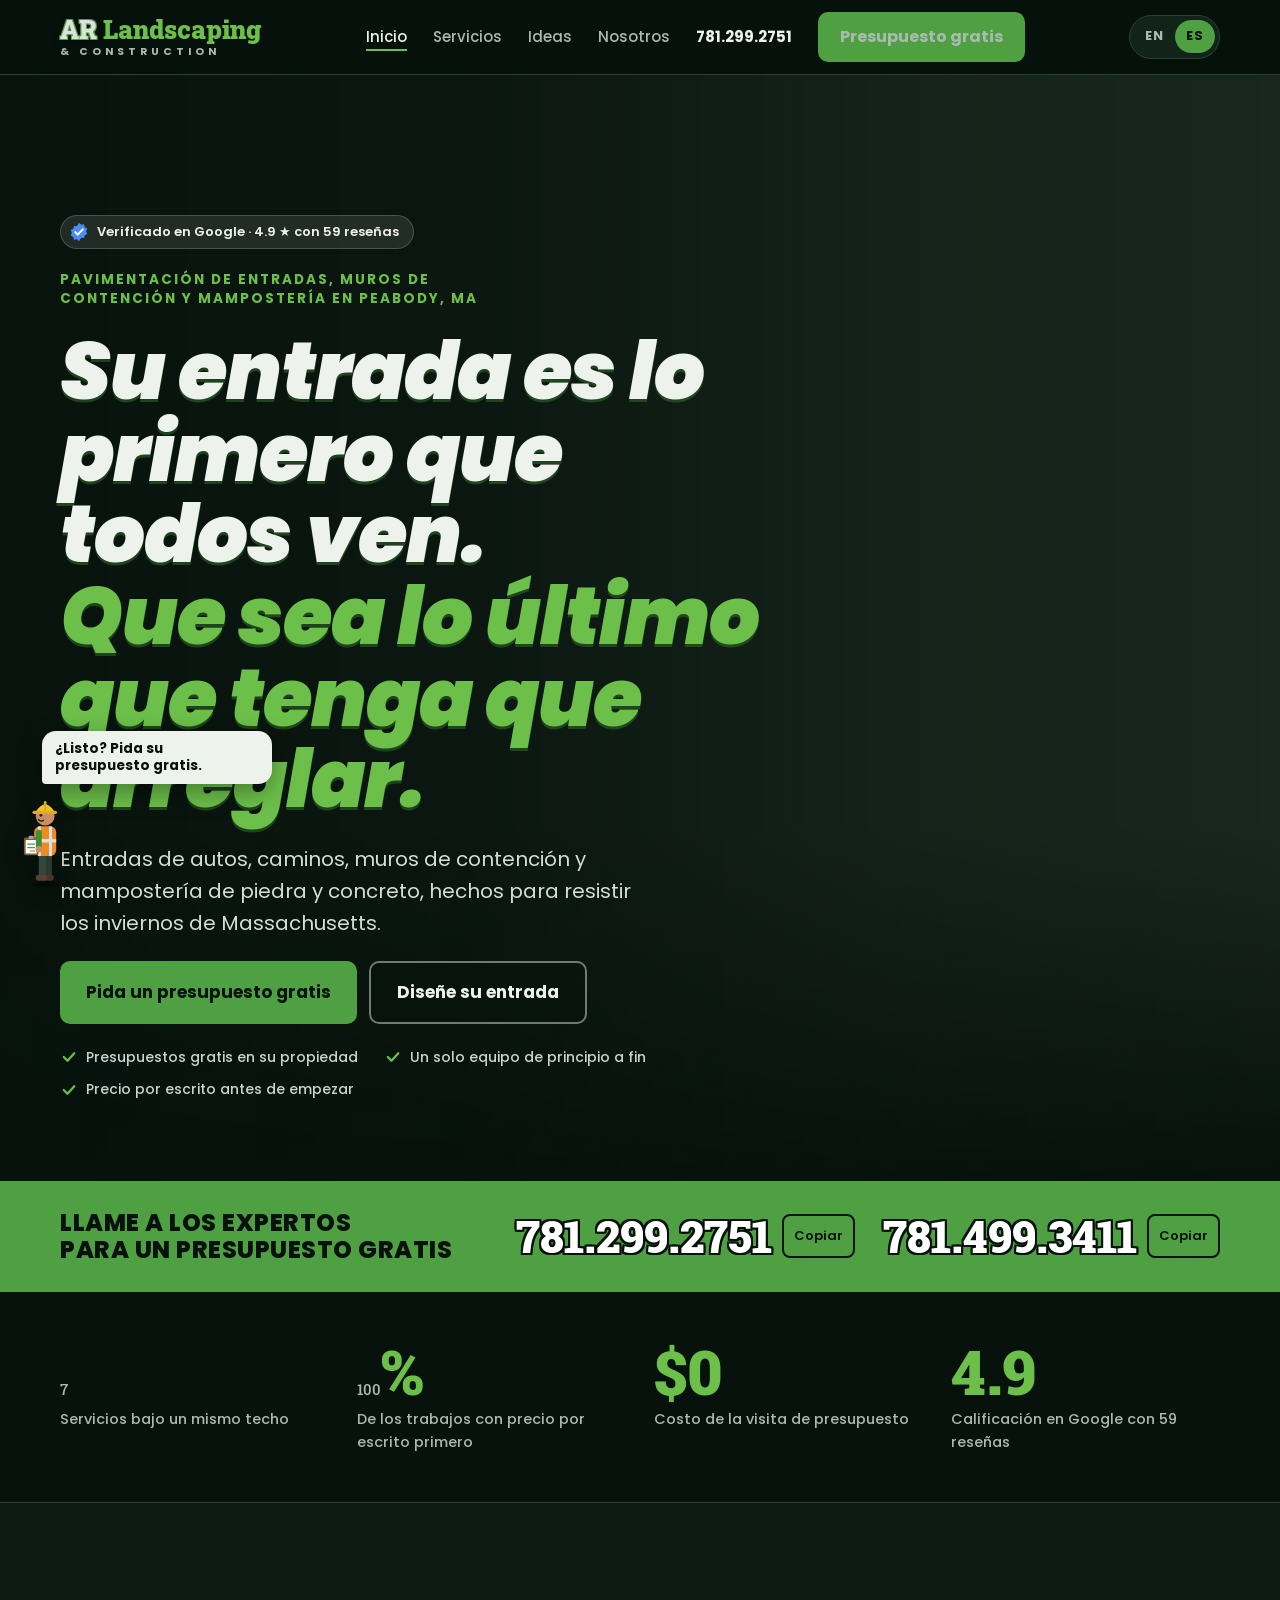
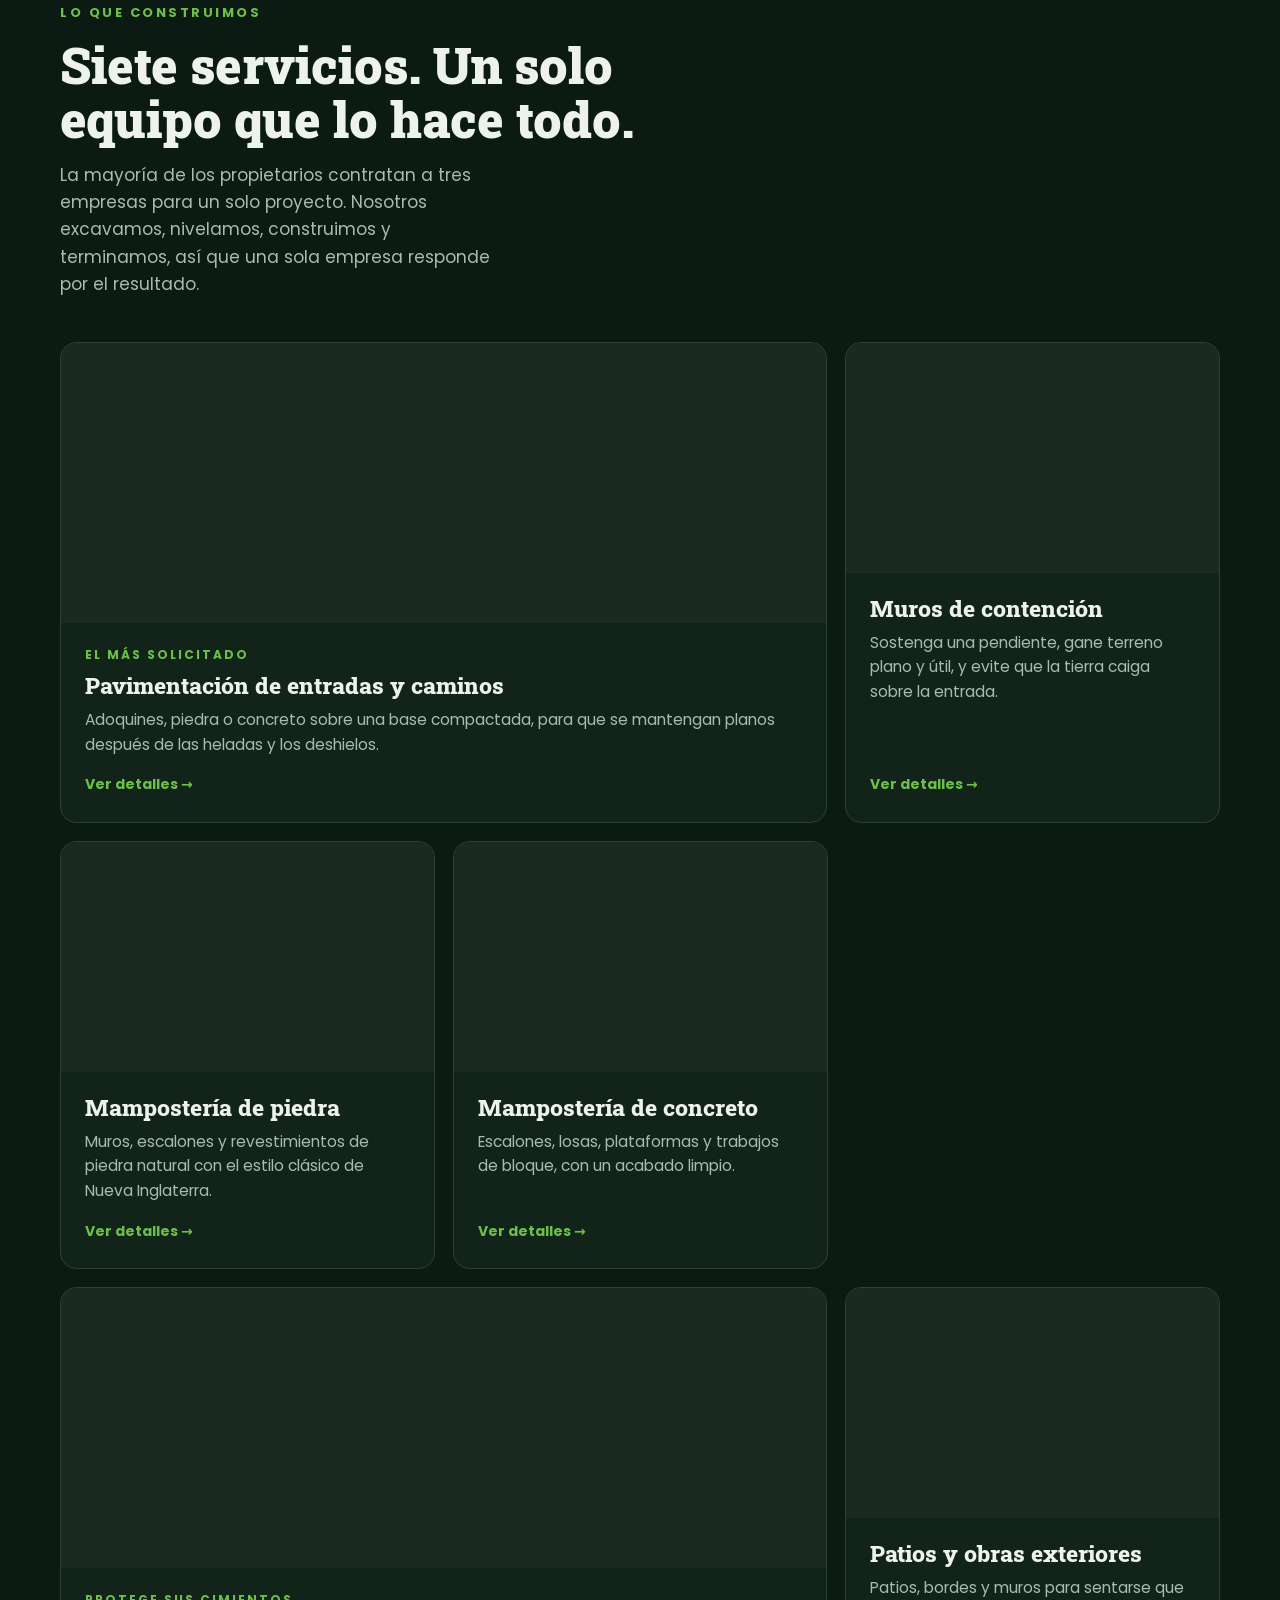
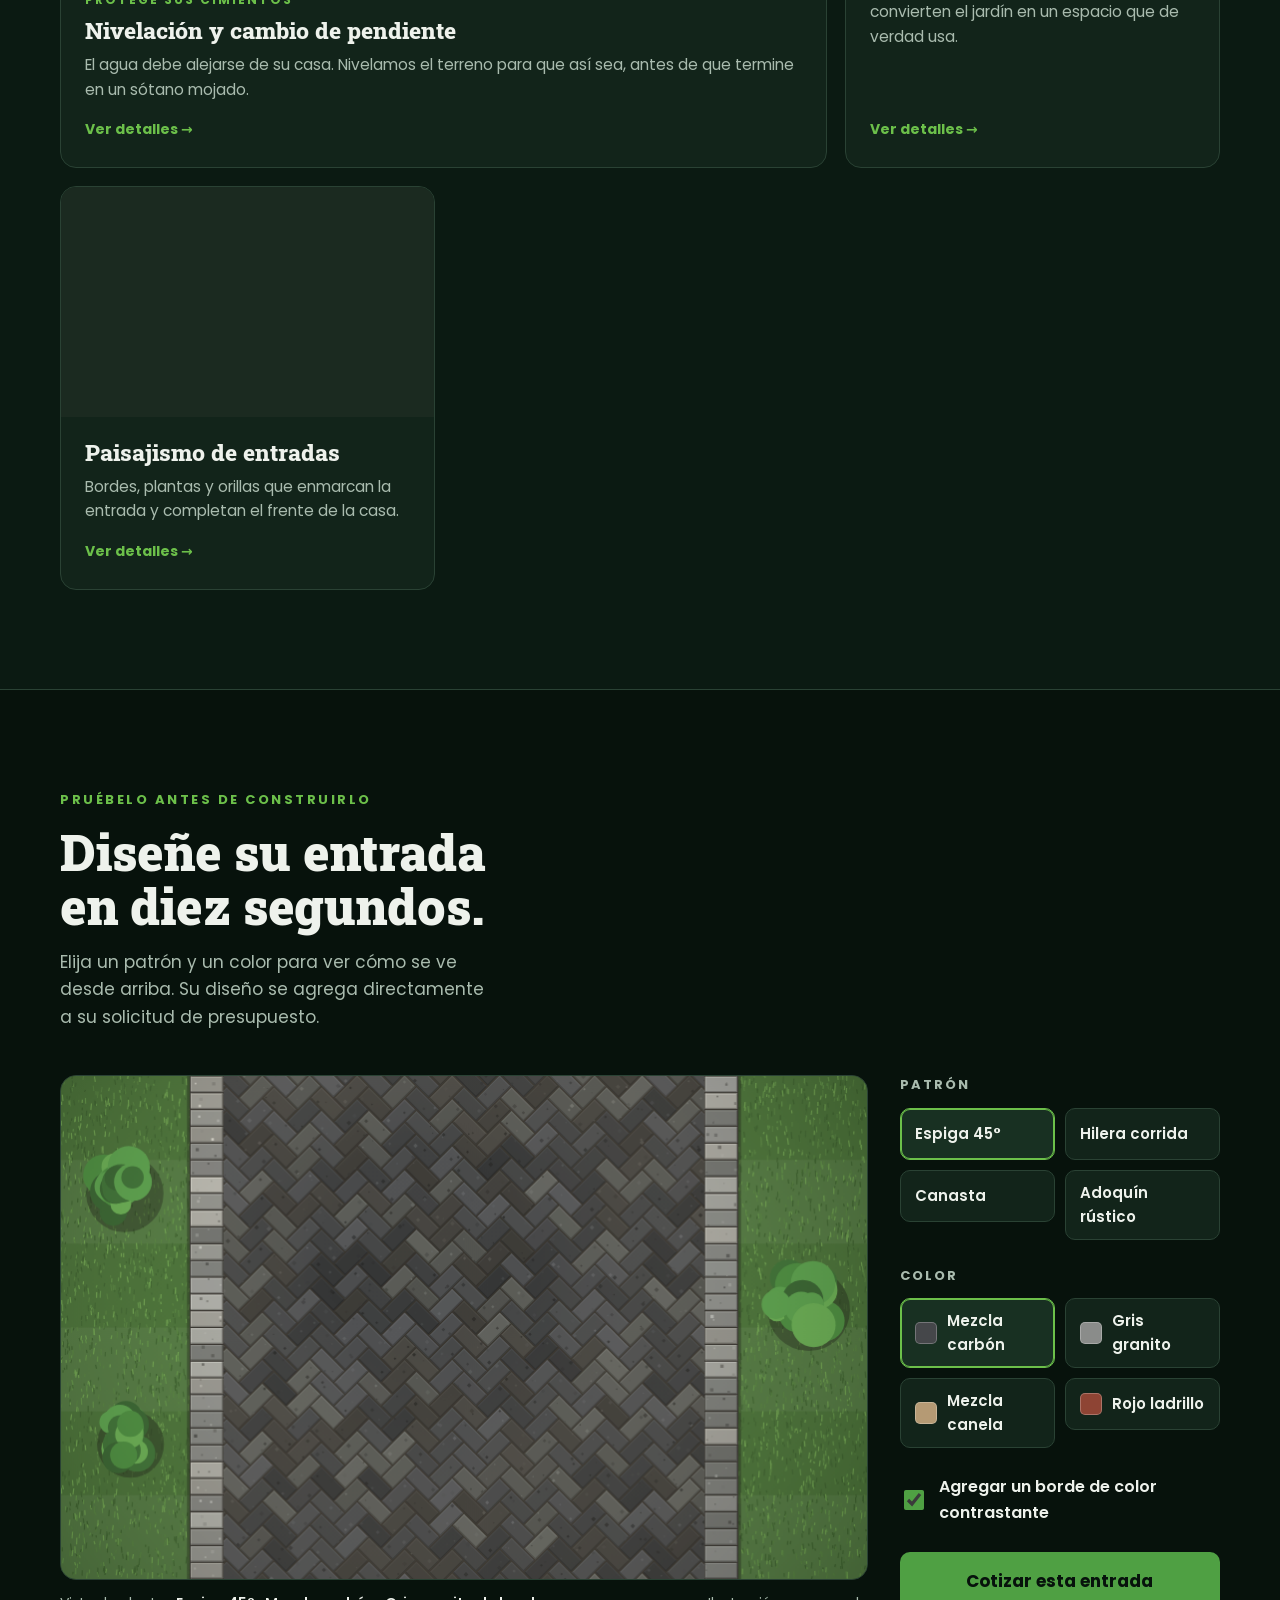
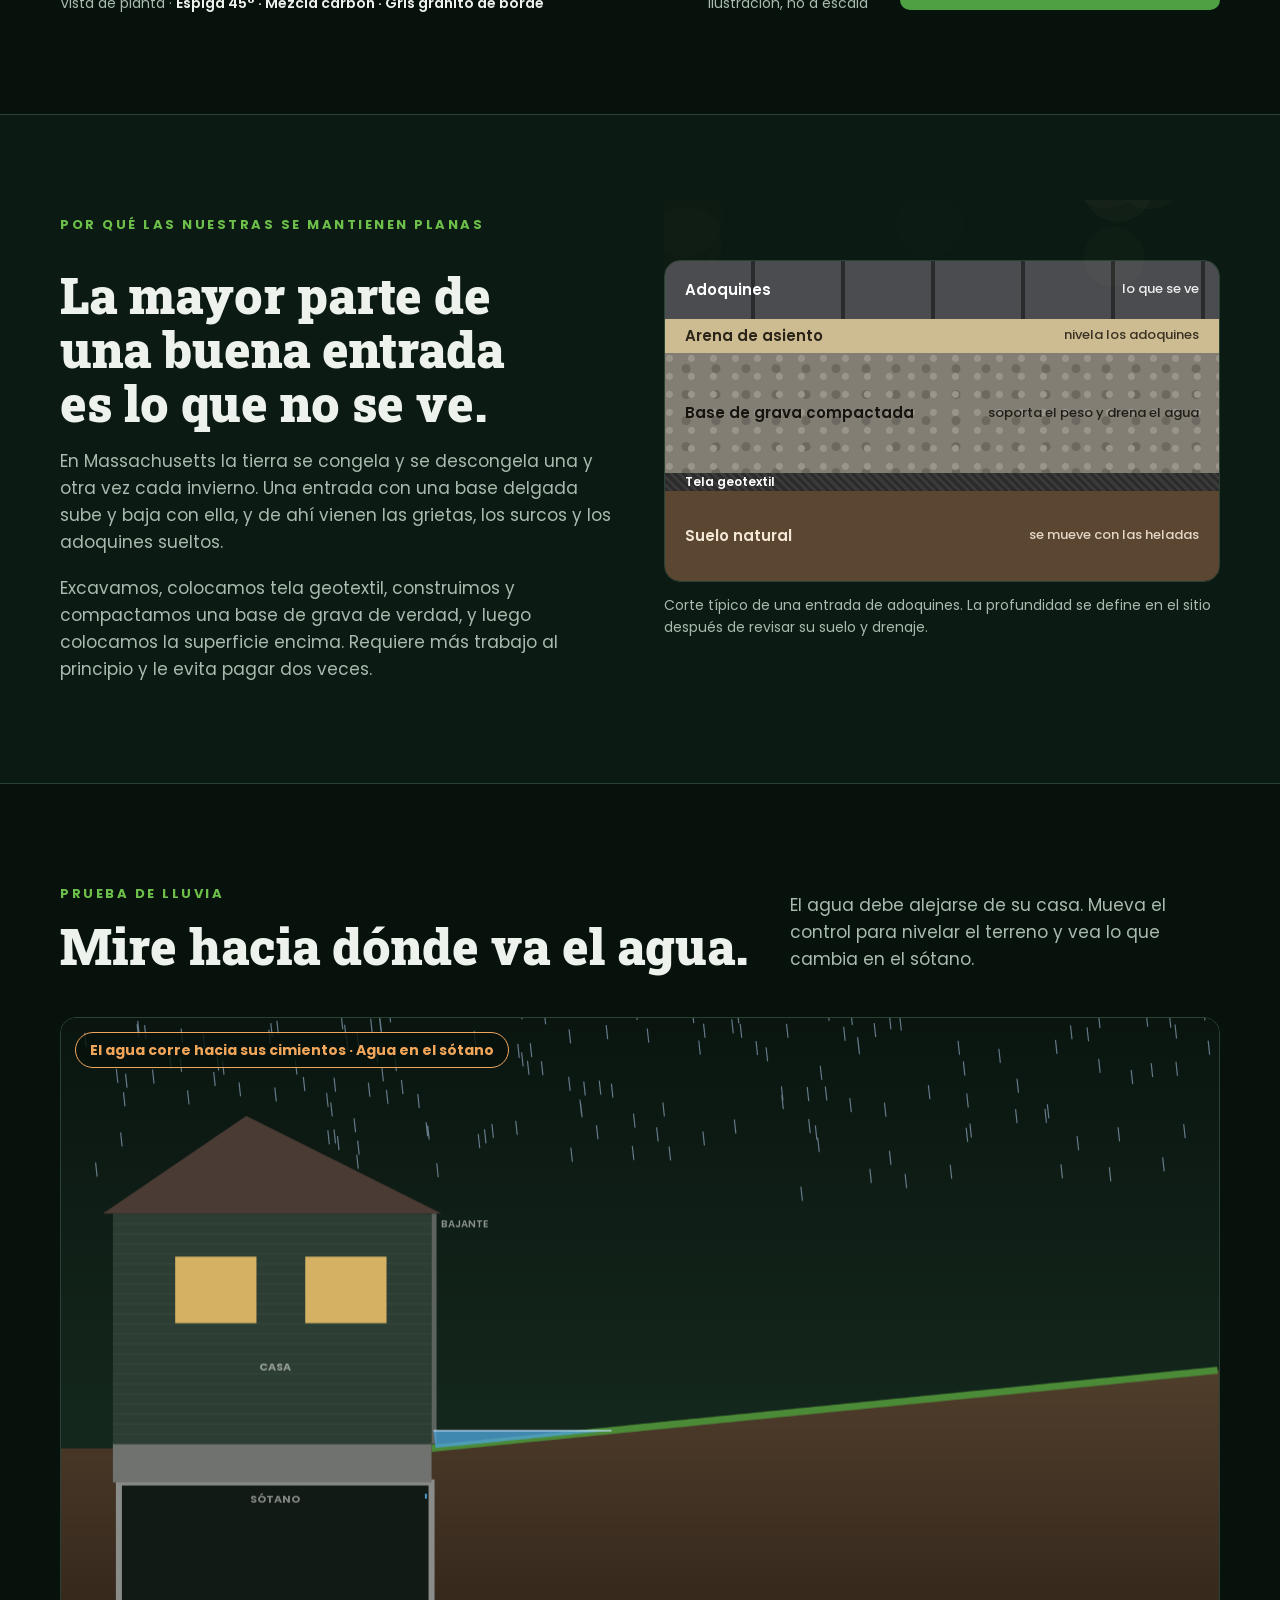
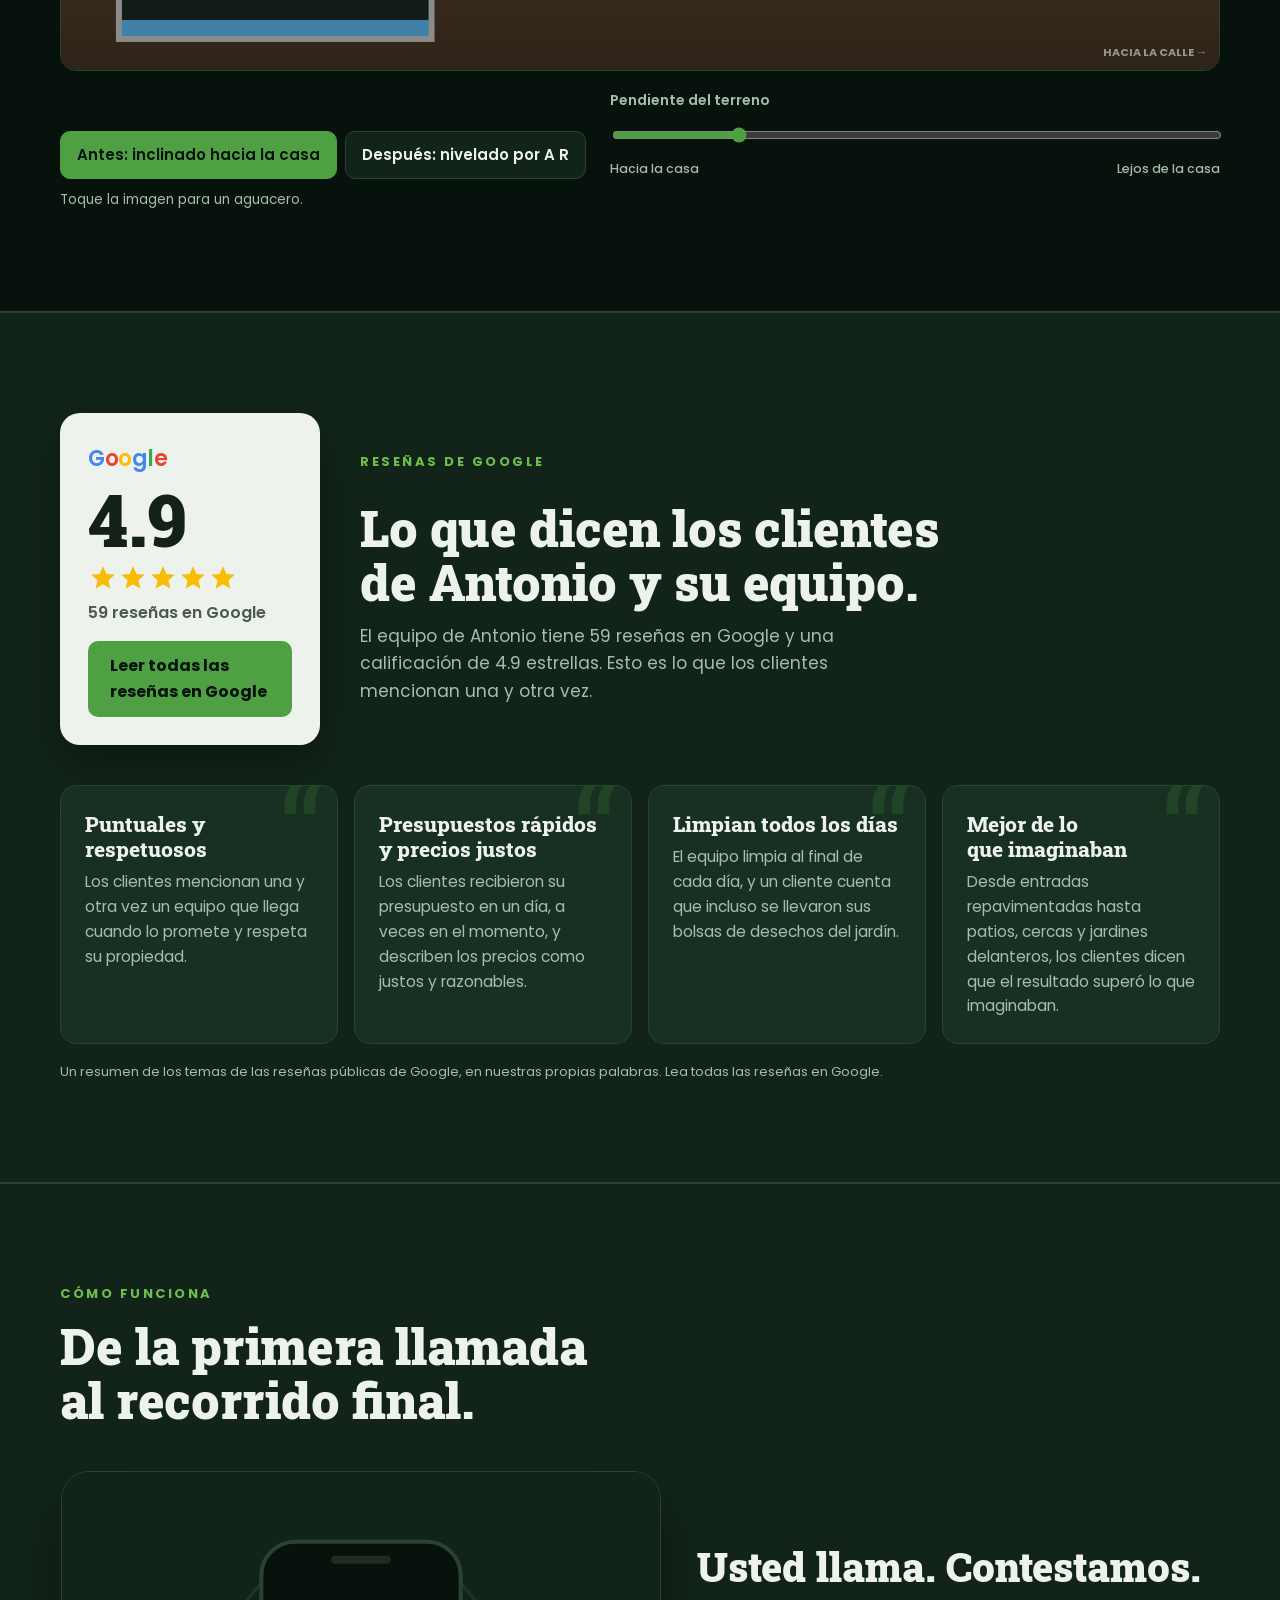
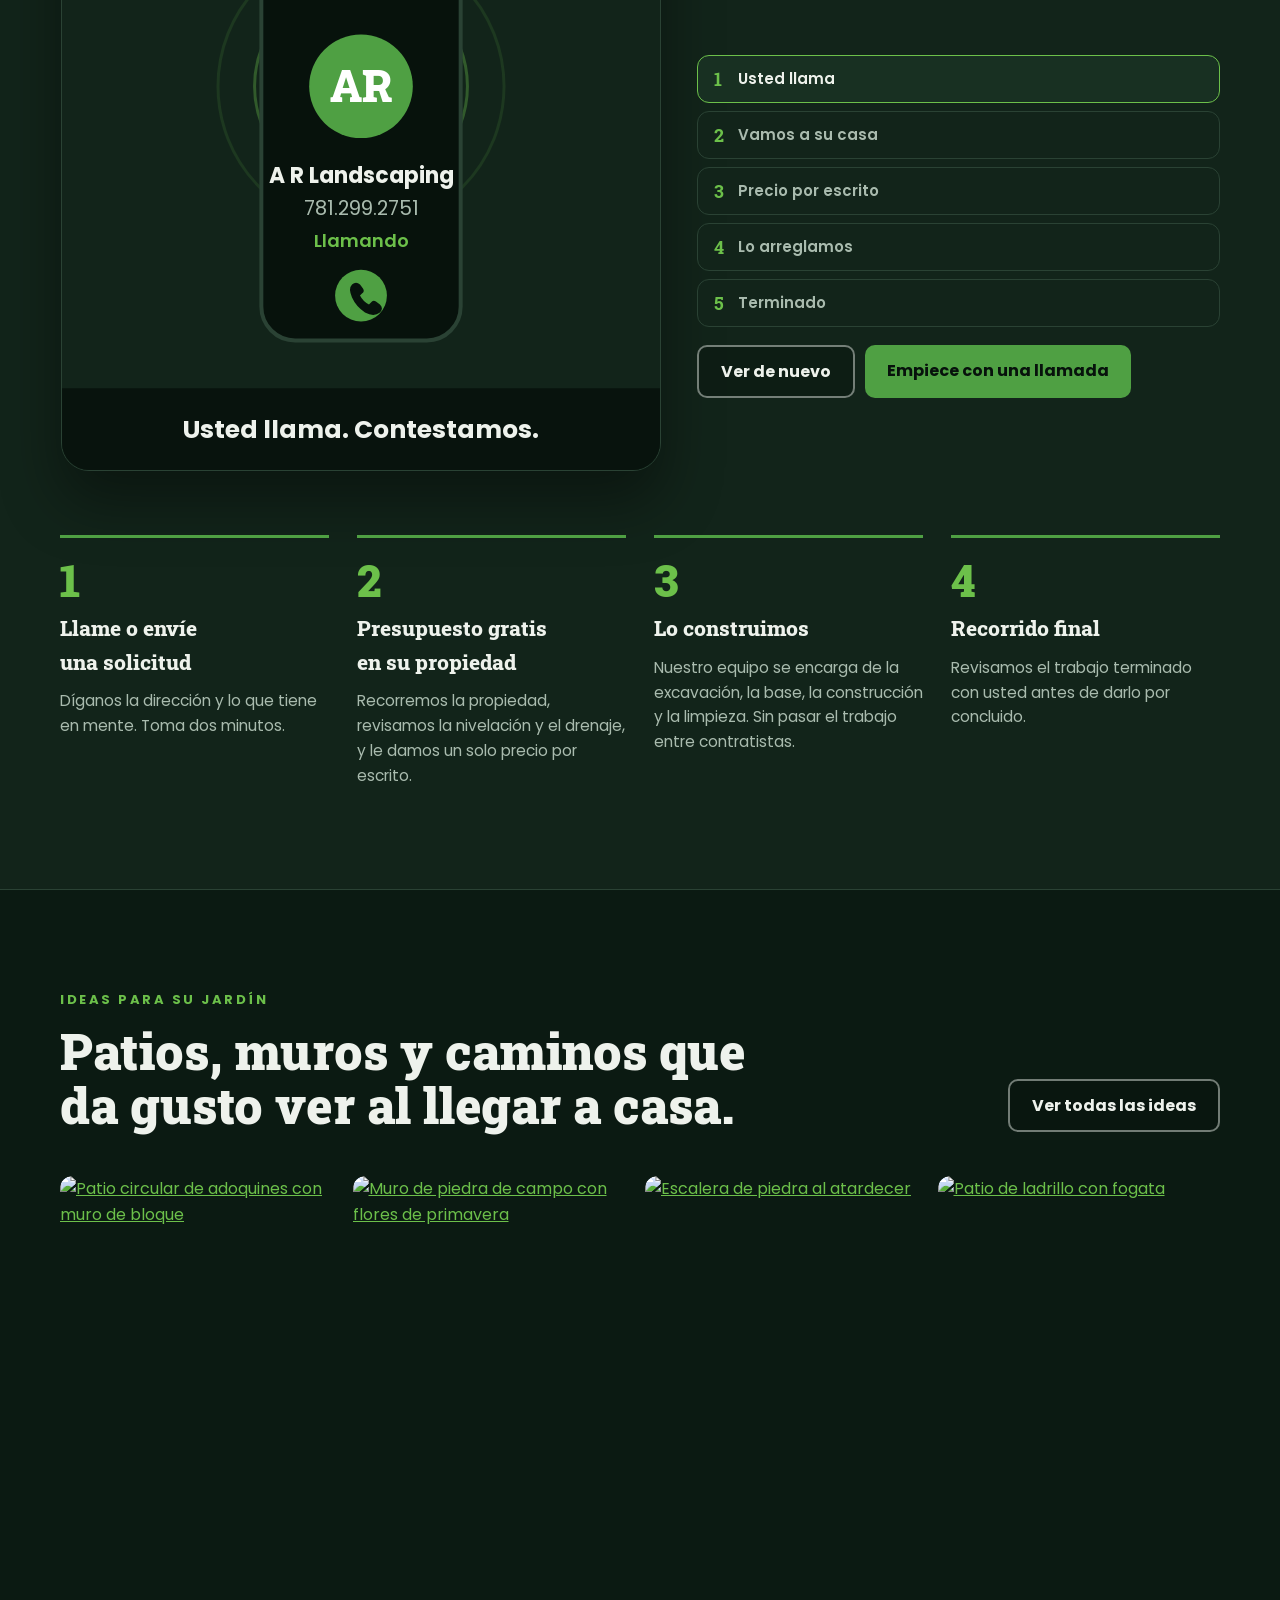
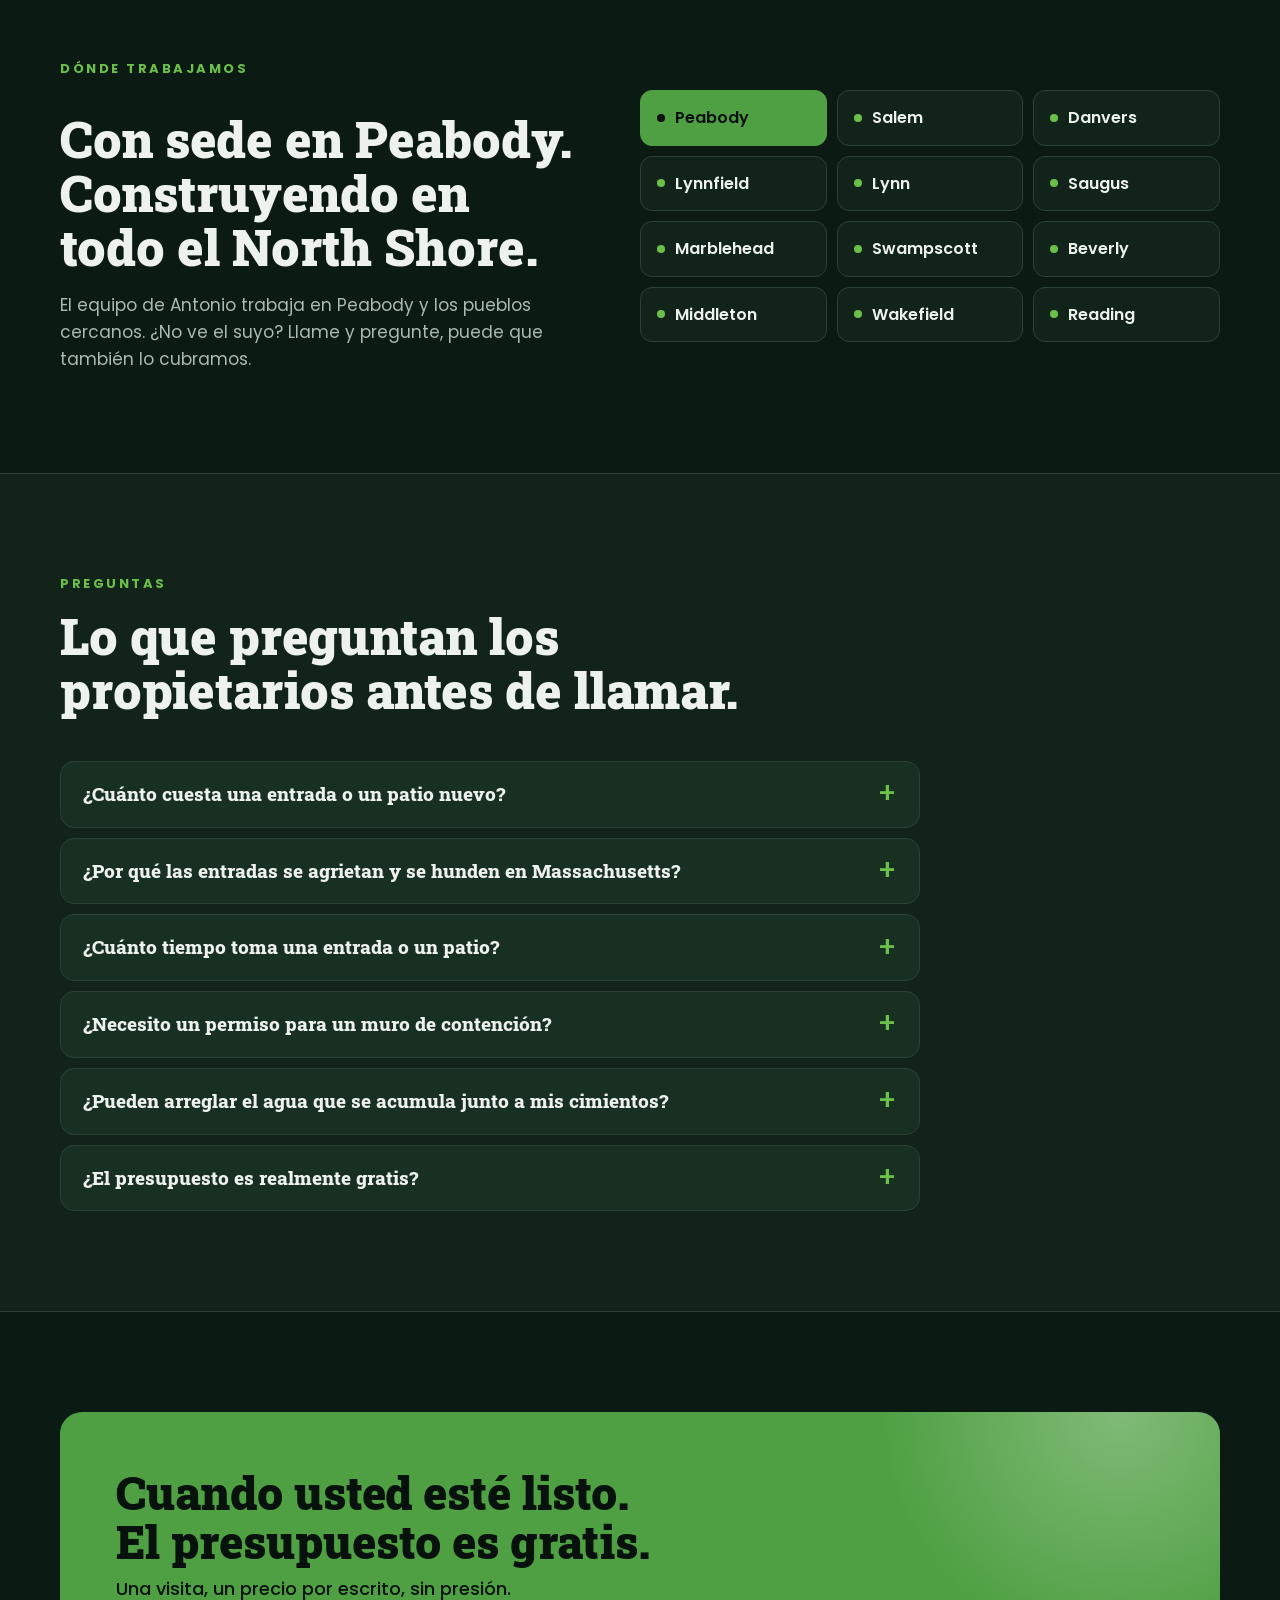
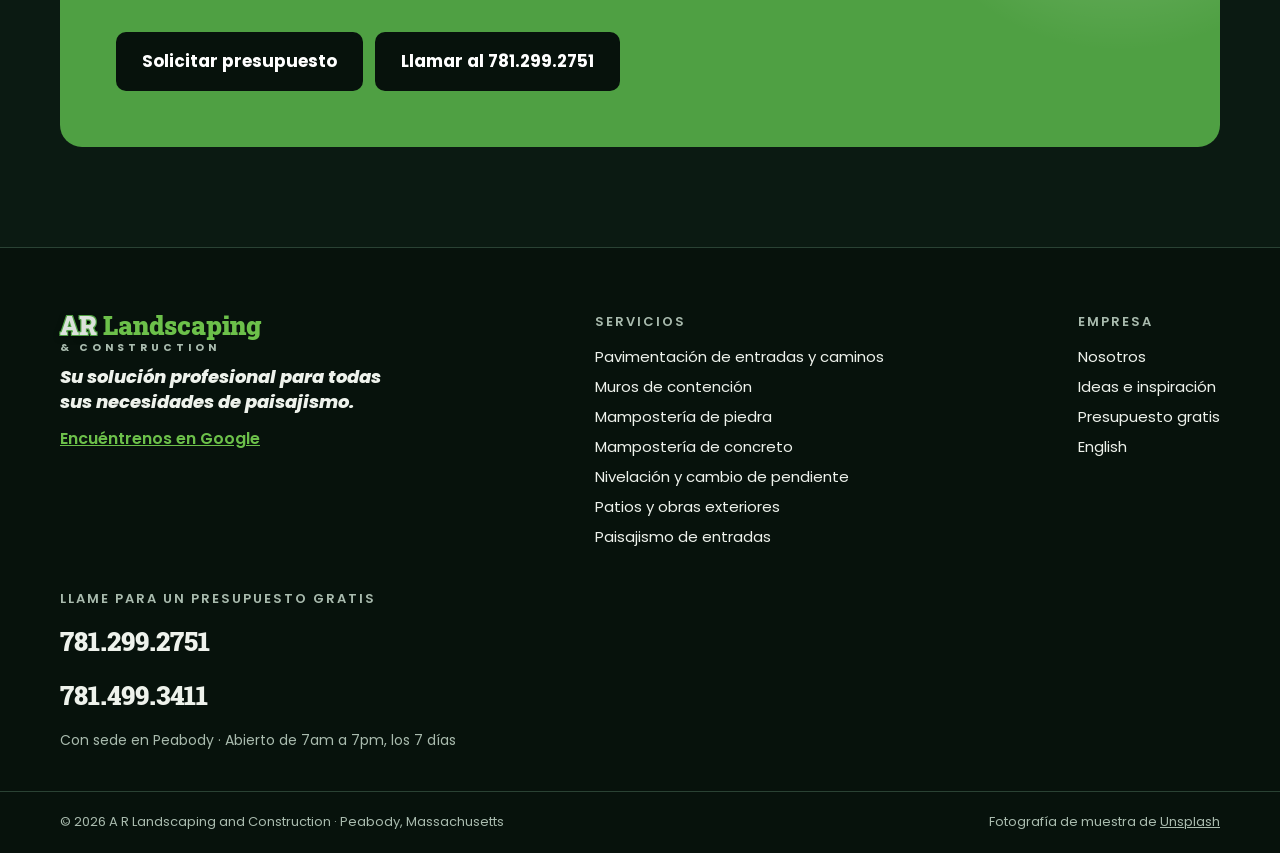
==== commit d8480d1a: "Audit fixes: shorter titles and descriptions, labeled call bar, mascot inside footer, composited sta" ====
--- a/es/index.html
+++ b/es/index.html
@@ -3,8 +3,8 @@
 <head>
 <meta charset="utf-8">
 <meta name="viewport" content="width=device-width, initial-scale=1, viewport-fit=cover">
-<title>Pavimentación de entradas y mampostería en Peabody, MA | A R Landscaping &amp; Construction</title>
-<meta name="description" content="Pavimentación de entradas, muros de contención, mampostería de piedra y concreto y nivelación de terrenos en Peabody y el North Shore. Calificación de 4.9 en Google. Presupuestos gratis: 781.299.2751.">
+<title>Entradas y mampostería en Peabody, MA | A R Landscaping</title>
+<meta name="description" content="Entradas, muros de contención, mampostería y nivelación en Peabody y el North Shore. 4.9 en Google. Presupuestos gratis: 781.299.2751.">
 <meta name="theme-color" content="#07120C">
 <link rel="canonical" href="https://lunadigital26.github.io/ar-landscaping/es/">
 <link rel="alternate" hreflang="en" href="https://lunadigital26.github.io/ar-landscaping/">
@@ -12,8 +12,8 @@
 <link rel="alternate" hreflang="x-default" href="https://lunadigital26.github.io/ar-landscaping/">
 <meta property="og:type" content="website">
 <meta property="og:locale" content="es_US">
-<meta property="og:title" content="Pavimentación de entradas y mampostería en Peabody, MA | A R Landscaping &amp; Construction">
-<meta property="og:description" content="Pavimentación de entradas, muros de contención, mampostería de piedra y concreto y nivelación de terrenos en Peabody y el North Shore. Calificación de 4.9 en Google. Presupuestos gratis: 781.299.2751.">
+<meta property="og:title" content="Entradas y mampostería en Peabody, MA | A R Landscaping">
+<meta property="og:description" content="Entradas, muros de contención, mampostería y nivelación en Peabody y el North Shore. 4.9 en Google. Presupuestos gratis: 781.299.2751.">
 <meta property="og:image" content="https://images.unsplash.com/photo-1777428762767-e3a797da389a?auto=format,compress&fit=crop&w=1200&q=50">
 <link rel="icon" href="data:image/svg+xml,%3Csvg xmlns='http://www.w3.org/2000/svg' viewBox='0 0 64 64'%3E%3Crect width='64' height='64' rx='12' fill='%2307120C'/%3E%3Ctext x='32' y='43' font-family='Georgia,serif' font-weight='900' font-size='30' text-anchor='middle' fill='%23DCE1DC' stroke='%234FA043' stroke-width='1.5'%3EAR%3C/text%3E%3C/svg%3E">
 <link rel="preconnect" href="https://fonts.googleapis.com">
@@ -22,7 +22,7 @@
 <link rel="preload" as="style" href="https://fonts.googleapis.com/css2?family=Poppins:ital,wght@0,400;0,500;0,600;0,700;0,800;1,800;1,900&family=Roboto+Slab:wght@700;800;900&display=swap" onload="this.onload=null;this.rel='stylesheet'">
 <noscript><link rel="stylesheet" href="https://fonts.googleapis.com/css2?family=Poppins:ital,wght@0,400;0,500;0,600;0,700;0,800;1,800;1,900&family=Roboto+Slab:wght@700;800;900&display=swap"></noscript>
 <link rel="preload" as="image" imagesrcset="https://images.unsplash.com/photo-1777428762767-e3a797da389a?auto=format,compress&fit=crop&w=360&q=50 360w, https://images.unsplash.com/photo-1777428762767-e3a797da389a?auto=format,compress&fit=crop&w=480&q=50 480w, https://images.unsplash.com/photo-1777428762767-e3a797da389a?auto=format,compress&fit=crop&w=640&q=50 640w, https://images.unsplash.com/photo-1777428762767-e3a797da389a?auto=format,compress&fit=crop&w=800&q=50 800w, https://images.unsplash.com/photo-1777428762767-e3a797da389a?auto=format,compress&fit=crop&w=1080&q=50 1080w, https://images.unsplash.com/photo-1777428762767-e3a797da389a?auto=format,compress&fit=crop&w=1440&q=50 1440w, https://images.unsplash.com/photo-1777428762767-e3a797da389a?auto=format,compress&fit=crop&w=1800&q=50 1800w" imagesizes="100vw" fetchpriority="high">
-<style>:root{--ink:#07120C; --ground:#0B1A12; --panel:#12241A; --panel-2:#183022; --line:#2A4234;--fg:#EEF2EC; --muted:#A9BBAE; --green:#4FA043; --green-hi:#6CC04A; --silver:#DCE1DC;--paper:#F3F5F0; --paper-ink:#14201A; --paper-muted:#4A5A50;--display:'Roboto Slab', Georgia, 'Times New Roman', serif;--body:'Poppins', 'Segoe UI', system-ui, -apple-system, sans-serif;--radius:16px; --max:1200px;color-scheme:dark;}*{box-sizing:border-box}html{scroll-behavior:smooth;-webkit-text-size-adjust:100%}@media (prefers-reduced-motion:reduce){html{scroll-behavior:auto}*,*::before,*::after{transition:none!important;animation:none!important}}body{margin:0;background:var(--ground);color:var(--fg);font-family:var(--body);font-size:16px;line-height:1.6;-webkit-font-smoothing:antialiased}img{max-width:100%;display:block}[hidden]{display:none!important}a{color:var(--green-hi)}h1,h2,h3{text-wrap:balance;margin:0}p{margin:0}.wrap{max-width:var(--max);margin:0 auto;padding-left:max(20px,env(safe-area-inset-left,0px));padding-right:max(20px,env(safe-area-inset-right,0px))}:focus-visible{outline:3px solid var(--green-hi);outline-offset:3px;border-radius:4px}.skip{position:absolute;left:-9999px;top:8px;z-index:100;background:var(--green);color:var(--ink);padding:10px 16px;border-radius:8px;font-weight:700}.skip:focus{left:16px}.wm{display:inline-flex;flex-direction:column;line-height:1;text-decoration:none;color:var(--fg)}.wm-top{font-family:var(--display);font-weight:900;font-size:26px;white-space:nowrap}.wm-ar{color:var(--silver);text-shadow:1px 1px 0 var(--green),-1px -1px 0 var(--green),1px -1px 0 var(--green),-1px 1px 0 var(--green),0 2px 6px rgba(0,0,0,.6)}.wm-l{color:var(--green-hi)}.wm-c{font-size:10.5px;font-weight:700;letter-spacing:4px;text-transform:uppercase;color:var(--muted);margin-top:5px}.hdr{position:sticky;top:0;z-index:50;background:rgba(7,18,12,.94);backdrop-filter:blur(10px);-webkit-backdrop-filter:blur(10px);border-bottom:1px solid var(--line)}.hdr .wrap{display:flex;align-items:center;justify-content:space-between;gap:16px;padding-block:12px}.nav{display:flex;align-items:center;gap:26px;font-size:15px;font-weight:500}.nav a{color:var(--muted);text-decoration:none}.nav a:hover,.nav a[aria-current="page"]{color:var(--fg)}.nav a[aria-current="page"]{box-shadow:0 2px 0 var(--green-hi)}.nav .num{color:var(--fg);font-weight:700;font-variant-numeric:tabular-nums}.hdr-tools{display:flex;align-items:center;gap:10px;order:3}.lang{display:inline-flex;align-items:center;min-height:44px;padding:4px;border-radius:999px;border:1.5px solid var(--line);background:var(--panel);text-decoration:none;font-weight:700;font-size:13px;letter-spacing:1px}.lang span{padding:6px 11px;border-radius:999px;color:var(--muted)}.lang span.on{background:var(--green);color:var(--ink)}.lang:hover{border-color:var(--green-hi)}@media (max-width:420px){.wm-top{font-size:21px}.wm-c{letter-spacing:3px}.lang span{padding:6px 9px}}.menu-btn{display:none;min-width:48px;min-height:48px;border-radius:10px;border:1.5px solid var(--line);background:var(--panel);color:var(--fg);cursor:pointer;align-items:center;justify-content:center}@media (max-width:960px){.menu-btn{display:inline-flex}.nav{position:absolute;left:0;right:0;top:100%;flex-direction:column;align-items:stretch;gap:0;background:var(--ink);border-bottom:1px solid var(--line);padding:8px max(20px,env(safe-area-inset-left,0px)) 20px;display:none}.nav.open{display:flex}.nav a{padding:14px 0;border-bottom:1px solid var(--line);font-size:17px}.nav a[aria-current="page"]{box-shadow:none;color:var(--green-hi)}.nav .btn{margin-top:14px;border-bottom:0}}.btn{display:inline-flex;align-items:center;justify-content:center;gap:10px;min-height:48px;padding:12px 22px;border-radius:10px;font-family:var(--body);font-weight:700;font-size:16px;text-decoration:none;border:0;cursor:pointer;transition:transform .15s ease,background .15s ease,border-color .15s ease}.btn:hover{transform:translateY(-1px)}.btn-green{background:var(--green);color:var(--ink)}.btn-green:hover{background:var(--green-hi)}.btn-ghost{background:rgba(7,18,12,.35);color:var(--fg);border:2px solid rgba(220,225,220,.5)}.btn-ghost:hover{border-color:var(--green-hi)}.btn-lg{font-size:17px;padding:16px 26px;min-height:56px}.hero{position:relative;overflow:hidden;background:#1b2a20;display:flex;align-items:flex-end;min-height:min(760px,92vh)}.hero>img{position:absolute;inset:0;width:100%;height:100%;object-fit:cover;animation:slowzoom 18s ease-out both}@keyframes slowzoom{from{scale:1.1}to{scale:1}}.hero::after{content:"";position:absolute;inset:0;background:linear-gradient(90deg,rgba(7,18,12,.94) 0%,rgba(7,18,12,.8) 36%,rgba(7,18,12,.3) 70%,rgba(7,18,12,.1) 100%),linear-gradient(0deg,rgba(7,18,12,1) 0%,rgba(7,18,12,0) 32%)}.hero .wrap{position:relative;z-index:2;width:100%;padding-block:140px 80px}.hero-copy{max-width:700px;display:flex;flex-direction:column;gap:22px}.verified{display:inline-flex;align-items:center;gap:8px;background:rgba(255,255,255,.1);border:1px solid rgba(255,255,255,.18);border-radius:999px;padding:6px 14px 6px 8px;font-size:13px;font-weight:600;width:max-content;max-width:100%}.hero .hero-title{font-style:italic;font-weight:900;font-size:clamp(40px,6.4vw,80px);line-height:1.02;letter-spacing:-1px;text-shadow:0 3px 0 rgba(47,107,42,.55)}.hero .hero-title em{display:block;color:var(--green-hi)}.lede{font-size:clamp(17px,1.6vw,20px);color:#D3DED6;max-width:580px}.ctas{display:flex;flex-wrap:wrap;gap:12px}.trust{display:flex;flex-wrap:wrap;gap:10px 26px;font-size:14px;color:#C9D6CD;font-weight:500}.trust span{display:inline-flex;align-items:center;gap:8px}.banner{position:relative;overflow:hidden;min-height:380px;display:flex;align-items:flex-end;background:#1b2a20}.banner>img{position:absolute;inset:0;width:100%;height:100%;object-fit:cover}.banner::after{content:"";position:absolute;inset:0;background:linear-gradient(0deg,rgba(7,18,12,.98) 0%,rgba(7,18,12,.55) 55%,rgba(7,18,12,.35) 100%)}.banner .wrap{position:relative;z-index:2;width:100%;padding-block:120px 48px;display:flex;flex-direction:column;gap:14px}.banner h1{font-family:var(--display);font-weight:900;font-size:clamp(36px,5vw,62px);line-height:1.05;max-width:820px}.banner p{color:#D3DED6;font-size:18px;max-width:640px}.band{background:var(--green);color:var(--ink)}.band .wrap{display:flex;flex-wrap:wrap;align-items:center;justify-content:space-between;gap:20px 40px;padding-block:28px}.band-label{font-weight:800;font-size:clamp(18px,2vw,24px);line-height:1.15;text-transform:uppercase;letter-spacing:.5px}.phones{display:flex;flex-wrap:wrap;gap:12px 28px}.phone{display:flex;align-items:center;gap:10px}.phone a{font-family:var(--display);font-weight:900;font-size:clamp(30px,3.6vw,44px);line-height:1;color:#fff;text-decoration:none;font-variant-numeric:tabular-nums;text-shadow:2px 2px 0 var(--ink),-2px -2px 0 var(--ink),2px -2px 0 var(--ink),-2px 2px 0 var(--ink),0 2px 0 var(--ink),2px 0 0 var(--ink),-2px 0 0 var(--ink),0 -2px 0 var(--ink)}.copy{min-width:44px;min-height:44px;border-radius:8px;border:2px solid var(--ink);background:transparent;color:var(--ink);font:600 13px var(--body);cursor:pointer;padding:0 10px}.copy:hover{background:rgba(7,18,12,.12)}.sec{padding-block:100px}.sec.alt{background:var(--panel);border-block:1px solid var(--line)}.sec.deep{background:var(--ink);border-block:1px solid var(--line)}.sec-head{display:flex;flex-wrap:wrap;justify-content:space-between;align-items:flex-end;gap:16px 40px;margin-bottom:44px}.sec-head h2,.h2{font-family:var(--display);font-weight:900;font-size:clamp(32px,4vw,50px);line-height:1.08;max-width:720px}.sec-head p{color:var(--muted);max-width:430px;font-size:17px}.kicker{display:block;font-size:13px;font-weight:700;letter-spacing:2.5px;text-transform:uppercase;color:var(--green-hi);margin-bottom:14px}.muted{color:var(--muted)}.svc-grid{display:grid;grid-template-columns:1fr;gap:18px}@media (min-width:680px){.svc-grid{grid-template-columns:repeat(2,minmax(0,1fr))}.svc-grid .svc:last-child{grid-column:span 2}}@media (min-width:1020px){.svc-grid{grid-template-columns:repeat(3,minmax(0,1fr))}.svc-grid .svc:last-child{grid-column:auto}.svc.wide{grid-column:span 2}}.svc{position:relative;background:var(--panel);border:1px solid var(--line);border-radius:var(--radius);overflow:hidden;display:flex;flex-direction:column;text-decoration:none;color:var(--fg);transition:border-color .2s ease,transform .2s ease}.svc:hover{border-color:var(--green);transform:translateY(-2px)}.svc .ph{height:230px;overflow:hidden;background:#1b2a20}.svc.wide .ph{height:280px}.svc .ph img{width:100%;height:100%;object-fit:cover;transition:transform .5s ease}.svc:hover .ph img{transform:scale(1.05)}.svc-body{padding:22px 24px 26px;display:flex;flex-direction:column;gap:8px;flex:1}.svc h3{font-family:var(--display);font-weight:800;font-size:23px;line-height:1.2}.svc p{color:var(--muted);font-size:15.5px}.svc .more{margin-top:auto;padding-top:8px;font-weight:700;font-size:14px;color:var(--green-hi)}.tag{font-size:12px;font-weight:700;letter-spacing:2px;text-transform:uppercase;color:var(--green-hi)}.dz{display:flex;flex-wrap:wrap;gap:32px;align-items:flex-start}.dz-preview{flex:999 1 560px;min-width:0;display:flex;flex-direction:column;gap:12px}.dz-preview canvas{width:100%;aspect-ratio:16/10;border-radius:var(--radius);display:block;background:#2f4a2a;border:1px solid var(--line)}.dz-cap{display:flex;flex-wrap:wrap;justify-content:space-between;gap:8px;font-size:14px;color:var(--muted)}.dz-cap strong{color:var(--fg);font-weight:600}.dz-controls{flex:1 1 320px;min-width:0;display:flex;flex-direction:column;gap:26px}fieldset{border:0;margin:0;padding:0}legend{font-size:13px;font-weight:700;letter-spacing:2px;text-transform:uppercase;color:var(--muted);padding:0;margin-bottom:12px}.opts{display:grid;grid-template-columns:repeat(2,minmax(0,1fr));gap:10px}.opt{position:relative}.opt input{position:absolute;opacity:0;inset:0;width:100%;height:100%;margin:0;cursor:pointer}.opt label{display:flex;align-items:center;gap:10px;min-height:52px;padding:10px 14px;border-radius:10px;border:1.5px solid var(--line);background:var(--panel);font-weight:600;font-size:15px;cursor:pointer}.opt input:checked+label{border-color:var(--green-hi);background:var(--panel-2);box-shadow:inset 0 0 0 1px var(--green-hi)}.opt input:focus-visible+label{outline:3px solid var(--green-hi);outline-offset:2px}.sw{width:22px;height:22px;border-radius:5px;flex:none;border:1px solid rgba(255,255,255,.25)}.toggle{display:flex;align-items:center;gap:12px;font-weight:600;min-height:44px;cursor:pointer}.toggle input{width:22px;height:22px;accent-color:var(--green)}.split{display:flex;flex-wrap:wrap;gap:48px;align-items:center}.split>*{flex:1 1 440px;min-width:0}.prose{display:flex;flex-direction:column;gap:18px}.prose p{color:var(--muted);font-size:17px;max-width:560px}.layers{display:flex;flex-direction:column;border-radius:var(--radius);overflow:hidden;border:1px solid var(--line)}.layer{display:flex;align-items:center;justify-content:space-between;gap:16px;padding:0 20px;font-weight:600;font-size:15px}.layer small{font-weight:500;opacity:.9;font-size:13px;text-align:right}.l1{height:58px;background:repeating-linear-gradient(90deg,#4a4c4f 0 86px,#2a2b2c 86px 90px);color:#fff}.l2{height:34px;background:#cdbb92;color:#2a2418}.l3{height:120px;background:radial-gradient(circle at 20% 30%,#9a958b 0 3px,transparent 4px) 0 0/22px 18px,radial-gradient(circle at 70% 60%,#6d6960 0 4px,transparent 5px) 0 0/30px 26px,#837e74;color:#16130f}.l4{height:18px;background:repeating-linear-gradient(45deg,#2b2b2b 0 3px,#3a3a3a 3px 6px);color:#fff;font-size:12px}.l5{height:90px;background:#5b4632;color:#f3e7d6}.fig-cap{margin-top:12px;font-size:14px;color:var(--muted)}.steps{display:grid;grid-template-columns:repeat(auto-fit,minmax(230px,1fr));gap:28px}.step{border-top:3px solid var(--green);padding-top:20px;display:flex;flex-direction:column;gap:10px}.step b{font-family:var(--display);font-weight:900;font-size:44px;line-height:1;color:var(--green-hi)}.step h3{font-family:var(--display);font-weight:800;font-size:21px}.step p{color:var(--muted);font-size:15.5px}.strip{display:grid;grid-template-columns:repeat(4,minmax(0,1fr));gap:10px}@media (max-width:820px){.strip{grid-template-columns:repeat(2,minmax(0,1fr))}}.strip img{width:100%;aspect-ratio:1/1;object-fit:cover;border-radius:12px}.filters{display:flex;flex-wrap:wrap;gap:8px;margin-bottom:28px}.filters button{min-height:44px;padding:8px 18px;border-radius:999px;border:1.5px solid var(--line);background:var(--panel);color:var(--fg);font:600 15px var(--body);cursor:pointer}.filters button[aria-pressed="true"]{background:var(--green);border-color:var(--green);color:var(--ink)}.gal{columns:3 300px;column-gap:14px}.gal figure{break-inside:avoid;margin:0 0 14px;border-radius:14px;overflow:hidden;background:var(--panel);border:1px solid var(--line)}.gal img{width:100%;height:auto}.gal figcaption{padding:12px 16px;font-size:14px;color:var(--muted);display:flex;justify-content:space-between;gap:12px}.gal figcaption b{color:var(--fg);font-weight:600}.row{display:flex;flex-wrap:wrap;gap:48px;align-items:center;padding-block:72px;border-bottom:1px solid var(--line);scroll-margin-top:90px}.row:nth-child(even){flex-direction:row-reverse}.row>*{flex:1 1 440px;min-width:0}.row .ph{border-radius:var(--radius);overflow:hidden;aspect-ratio:4/3;max-width:100%;background:#1b2a20}.row .ph img{width:100%;height:100%;object-fit:cover}.row h2{font-family:var(--display);font-weight:900;font-size:clamp(28px,3.2vw,40px);line-height:1.1}.row .prose ul{margin:0;padding:0;list-style:none;display:flex;flex-direction:column;gap:10px}.checks li{display:flex;gap:12px;align-items:flex-start}.checks li::before{content:"";flex:none;width:20px;height:20px;margin-top:4px;background:no-repeat center/contain url("data:image/svg+xml,%3Csvg xmlns='http://www.w3.org/2000/svg' viewBox='0 0 24 24' fill='none' stroke='%236CC04A' stroke-width='3' stroke-linecap='round' stroke-linejoin='round'%3E%3Cpath d='M5 12l5 5 9-10'/%3E%3C/svg%3E")}.values{display:grid;grid-template-columns:repeat(auto-fit,minmax(260px,1fr));gap:18px}.value{background:var(--panel);border:1px solid var(--line);border-radius:var(--radius);padding:28px;display:flex;flex-direction:column;gap:10px}.value h3{font-family:var(--display);font-weight:800;font-size:22px}.value p{color:var(--muted)}.proof{background:var(--panel);border:1px solid var(--line);border-radius:18px;padding:36px;display:flex;flex-wrap:wrap;align-items:center;justify-content:space-between;gap:24px}.proof h3{font-family:var(--display);font-weight:900;font-size:clamp(24px,3vw,34px);line-height:1.15;max-width:640px}.proof p{color:var(--muted);margin-top:8px}.cta{position:relative;overflow:hidden;border-radius:22px;background:var(--green);color:var(--ink);padding:56px;display:flex;flex-wrap:wrap;gap:28px;align-items:center;justify-content:space-between}.cta h2{font-family:var(--display);font-weight:900;font-size:clamp(30px,3.6vw,46px);line-height:1.05;max-width:620px}.cta p{font-weight:500;font-size:18px;margin-top:10px}.cta .btn-dark{background:var(--ink);color:#fff}.cta .btn-dark:hover{background:#000}.est{display:flex;flex-wrap:wrap;gap:48px;align-items:flex-start}.est-copy{flex:1 1 360px;min-width:0;display:flex;flex-direction:column;gap:18px}.est-copy p{color:var(--muted);font-size:17px}form.card{flex:1 1 440px;min-width:0;background:var(--paper);color:var(--paper-ink);border-radius:18px;padding:32px;display:flex;flex-direction:column;gap:16px;color-scheme:light}form.card h2{font-family:var(--display);font-weight:900;font-size:28px}.row2{display:grid;grid-template-columns:repeat(auto-fit,minmax(180px,1fr));gap:14px}.fld{display:flex;flex-direction:column;gap:6px;font-size:14px;font-weight:600}.fld input,.fld select,.fld textarea{font:inherit;font-weight:400;font-size:16px;padding:12px 14px;border:1.5px solid #B4C0B7;border-radius:10px;background:#fff;color:var(--paper-ink);min-height:48px}.fld textarea{min-height:110px;resize:vertical}.fld input:focus,.fld select:focus,.fld textarea:focus{outline:3px solid var(--green);outline-offset:1px;border-color:var(--green)}.hp{position:absolute;left:-9999px}.err{color:#9B1C1C;font-size:14px;font-weight:600}.done{background:#E3F1DD;border:1.5px solid var(--green);border-radius:12px;padding:18px;display:flex;flex-direction:column;gap:6px;font-size:15px}.done strong{font-size:18px}.fine{font-size:13px;color:var(--paper-muted);text-align:center}.contact-cards{display:flex;flex-direction:column;gap:12px}.ccard{background:var(--panel);border:1px solid var(--line);border-radius:14px;padding:18px 20px;display:flex;justify-content:space-between;align-items:center;gap:12px;flex-wrap:wrap}.ccard a{font-family:var(--display);font-weight:900;font-size:28px;color:var(--fg);text-decoration:none;font-variant-numeric:tabular-nums}.ccard span{color:var(--muted);font-size:14px}footer{background:var(--ink);border-top:1px solid var(--line)}.ft{padding-block:64px 40px;display:flex;flex-wrap:wrap;gap:40px;justify-content:space-between}.ft-col{display:flex;flex-direction:column;gap:12px;min-width:0}.ft-col h4,.ft-col .ft-h{font-family:var(--body);font-weight:600;margin:0;font-size:13px;letter-spacing:2px;text-transform:uppercase;color:var(--muted)}.ft-col ul{list-style:none;margin:0;padding:0;display:flex;flex-direction:column;gap:6px;font-size:15px}.ft-col ul a{color:var(--fg);text-decoration:none}.ft-col ul a:hover{color:var(--green-hi)}.ft-tag{font-style:italic;font-weight:800;font-size:18px;max-width:340px;line-height:1.35}.ft-nums a{font-family:var(--display);font-weight:900;font-size:26px;color:var(--fg);text-decoration:none;font-variant-numeric:tabular-nums}.ft-base{border-top:1px solid var(--line);font-size:13px;color:var(--muted)}.ft-base .wrap{padding-block:20px;display:flex;flex-wrap:wrap;gap:12px;justify-content:space-between}.ft-base a{color:var(--muted)}.callbar{display:none}@media (max-width:700px){.callbar{display:flex;position:fixed;left:0;right:0;bottom:0;z-index:55;gap:10px;background:var(--ink);border-top:1px solid var(--line);padding:10px max(16px,env(safe-area-inset-right,0px)) calc(10px + env(safe-area-inset-bottom,0px)) max(16px,env(safe-area-inset-left,0px))}.callbar .btn{flex:1 1 0;min-height:50px;padding:10px;font-size:15px}body{padding-bottom:76px}.sec{padding-block:72px}.hero .wrap{padding-block:110px 56px}.proof,form.card,.cta{padding:26px}.row{padding-block:48px;gap:28px}}.toast{position:fixed;left:50%;bottom:calc(96px + env(safe-area-inset-bottom,0px));transform:translateX(-50%);background:var(--fg);color:var(--ink);font-weight:700;padding:10px 18px;border-radius:999px;z-index:70;font-size:14px}.js .reveal{opacity:0;transform:translateY(18px);transition:opacity .6s ease,transform .6s ease}.js .reveal.in{opacity:1;transform:none}@media (prefers-reduced-motion:reduce){.js .reveal{opacity:1;transform:none}}.progress-bar{position:fixed;left:0;right:0;top:0;height:3px;z-index:80;background:var(--green-hi);transform-origin:0 50%;transform:scaleX(0);pointer-events:none}.hdr .wrap{transition:padding .3s ease}.hdr.scrolled{box-shadow:0 8px 24px rgba(0,0,0,.35)}.hdr.scrolled .wrap{padding-block:7px}.hero>img,.banner>img{will-change:translate}@keyframes rise{from{opacity:0;transform:translateY(.55em) rotate(2deg)}to{opacity:1;transform:none}}@keyframes fadeUp{from{opacity:0;transform:translateY(16px)}to{opacity:1;transform:none}}.js .hero .hero-title.wsplit .w{display:inline-block;opacity:0;animation:rise .75s cubic-bezier(.2,.75,.25,1) forwards;animation-delay:calc(var(--d) + 250ms)}.js .hero .verified{animation:fadeUp .6s ease both .1s}.js .hero .lede{animation:fadeUp .7s ease both 1.1s}.js .hero .ctas{animation:fadeUp .7s ease both 1.3s}.js .hero .trust{animation:fadeUp .7s ease both 1.5s}.js .banner .wrap>*{animation:fadeUp .7s ease both}.js .banner .wrap>*:nth-child(2){animation-delay:.12s}.js .banner .wrap>*:nth-child(3){animation-delay:.24s}.btn-green{position:relative;overflow:hidden}.btn-green::after{content:"";position:absolute;inset:0;background:linear-gradient(110deg,transparent 30%,rgba(255,255,255,.45) 50%,transparent 70%);transform:translateX(-120%);transition:transform .7s ease}.btn-green:hover::after{transform:translateX(120%)}.band .phone{transition:transform .2s ease}.band .phone:hover{transform:translateY(-2px)}.js .svc.reveal .ph img{transform:scale(1.18);transition:transform 1.4s cubic-bezier(.2,.7,.2,1)}.js .svc.reveal.in .ph img{transform:scale(1)}.js .svc.reveal.in:hover .ph img{transform:scale(1.06);transition-duration:.5s}.stats{background:var(--ink);border-bottom:1px solid var(--line)}.stats-grid{display:grid;grid-template-columns:repeat(4,minmax(0,1fr));gap:28px;padding-block:48px}@media (max-width:760px){.stats-grid{grid-template-columns:repeat(2,minmax(0,1fr));gap:28px 18px}}.stat{display:flex;flex-direction:column;gap:6px;min-width:0}.stat b{font-family:var(--display);font-weight:900;font-size:clamp(40px,5vw,62px);line-height:1;color:var(--green-hi);font-variant-numeric:tabular-nums}.stat span{color:var(--muted);font-size:14.5px;font-weight:500}@keyframes layIn{from{opacity:0;transform:translateX(-36px)}to{opacity:1;transform:none}}@keyframes compact{0%{opacity:0;transform:translateY(-26px) scaleY(1.25)}60%{opacity:1;transform:translateY(0) scaleY(.94)}80%{opacity:1;transform:scaleY(1.02)}100%{opacity:1;transform:none}}@keyframes dropIn{0%{opacity:0;transform:translateY(-40px)}70%{opacity:1;transform:translateY(3px)}100%{opacity:1;transform:none}}.js figure.reveal .layer{opacity:0}.js figure.reveal.in .l5{animation:layIn .55s ease forwards 0s}.js figure.reveal.in .l4{animation:layIn .5s ease forwards .35s}.js figure.reveal.in .l3{transform-origin:50% 100%;animation:compact .8s cubic-bezier(.3,.7,.3,1) forwards .7s}.js figure.reveal.in .l2{animation:layIn .5s ease forwards 1.35s}.js figure.reveal.in .l1{animation:dropIn .7s cubic-bezier(.3,.7,.3,1) forwards 1.7s}.step{position:relative}.js .step.reveal{border-top-color:transparent}.js .step.reveal::before{content:"";position:absolute;left:0;right:0;top:-3px;height:3px;background:var(--green);transform:scaleX(0);transform-origin:0 50%;transition:transform .8s cubic-bezier(.2,.7,.2,1) .15s}.js .step.reveal.in::before{transform:scaleX(1)}.js .step.reveal b{display:inline-block;transform:scale(.4);opacity:0;transition:transform .5s cubic-bezier(.3,1.6,.5,1) .35s,opacity .3s ease .35s}.js .step.reveal.in b{transform:none;opacity:1}.strip img{transition:transform .5s ease}.strip a{overflow:hidden;border-radius:12px;display:block}.strip a:hover img{transform:scale(1.06)}@keyframes pop{from{opacity:0;transform:scale(.94)}to{opacity:1;transform:none}}.gal figure.pop{animation:pop .45s ease both}.cta::before{content:"";position:absolute;width:520px;height:520px;right:-160px;top:-260px;border-radius:50%;background:radial-gradient(circle,rgba(255,255,255,.28),transparent 65%);animation:drift 9s ease-in-out infinite alternate;pointer-events:none}.cta>*{position:relative}@keyframes drift{from{transform:translate(0,0)}to{transform:translate(-140px,120px)}}@media (max-width:700px){.js .callbar{transform:translateY(110%);transition:transform .35s ease}.js .callbar.show{transform:none}}@media (prefers-reduced-motion:reduce){.js .hero .hero-title.wsplit .w,.js figure.reveal .layer,.js .step.reveal b{opacity:1!important;transform:none!important;animation:none!important}.js .step.reveal::before{transform:scaleX(1)}.cta::before{animation:none}.js .callbar{transform:none}}.rv-top{display:flex;flex-wrap:wrap;gap:40px;align-items:center;margin-bottom:40px}.rv-copy{flex:999 1 420px;min-width:0;display:flex;flex-direction:column;gap:14px}.rv-score{flex:1 1 260px;max-width:340px;background:var(--fg);color:#14201A;border-radius:20px;padding:28px;display:flex;flex-direction:column;align-items:flex-start;gap:8px;box-shadow:0 20px 50px rgba(0,0,0,.35)}.g-word{font-family:'Product Sans',var(--body);font-size:22px;letter-spacing:-.5px}.g-word b{font-weight:600}.rv-num{font-family:var(--display);font-weight:900;font-size:72px;line-height:1;font-variant-numeric:tabular-nums}.rv-stars{position:relative;width:150px;height:28px;background:url("data:image/svg+xml,%3Csvg xmlns='http://www.w3.org/2000/svg' viewBox='0 0 24 24'%3E%3Cpath fill='%23D5D9D3' d='M12 2l2.9 6.6 7.1.6-5.4 4.7 1.6 7L12 17.3 5.8 20.9l1.6-7L2 9.2l7.1-.6z'/%3E%3C/svg%3E") 0 0/30px 28px repeat-x}.rv-fill{position:absolute;inset:0 auto 0 0;width:98%;background:url("data:image/svg+xml,%3Csvg xmlns='http://www.w3.org/2000/svg' viewBox='0 0 24 24'%3E%3Cpath fill='%23FBBC04' d='M12 2l2.9 6.6 7.1.6-5.4 4.7 1.6 7L12 17.3 5.8 20.9l1.6-7L2 9.2l7.1-.6z'/%3E%3C/svg%3E") 0 0/30px 28px repeat-x}.js .rv-score.reveal .rv-fill{width:0;transition:width 1.3s cubic-bezier(.2,.7,.2,1) .4s}.js .rv-score.reveal.in .rv-fill{width:98%}.rv-count{font-weight:600;color:#4A5A50;margin-bottom:8px}.themes{display:grid;grid-template-columns:repeat(auto-fit,minmax(240px,1fr));gap:16px}.theme{position:relative;background:var(--panel-2);border:1px solid var(--line);border-radius:16px;padding:26px 24px 24px;display:flex;flex-direction:column;gap:8px;overflow:hidden}.theme .q{position:absolute;right:14px;top:-18px;font-family:var(--display);font-size:120px;line-height:1;color:var(--green);opacity:.18}.theme h3{font-family:var(--display);font-weight:800;font-size:21px;line-height:1.2}.theme p{color:var(--muted);font-size:15.5px}.rv-note{margin-top:18px;font-size:13px;color:var(--muted)}@media (prefers-reduced-motion:reduce){.js .rv-score.reveal .rv-fill{width:98%;transition:none}}.rain-wrap{position:relative;border-radius:var(--radius);overflow:hidden;border:1px solid var(--line);background:#0a1510}#rainCanvas{display:block;width:100%;max-width:100%;aspect-ratio:16/9;cursor:pointer;touch-action:manipulation}@media (max-width:620px){#rainCanvas{aspect-ratio:4/3.4}}.rain-status{position:absolute;left:14px;top:14px;right:14px;width:max-content;max-width:calc(100% - 28px);margin:0;padding:8px 14px;border-radius:999px;font-weight:700;font-size:14px;line-height:1.3;background:rgba(7,18,12,.82);border:1.5px solid currentColor;transition:color .3s ease}.rain-status:empty{display:none}.rain-status.warn{color:#F2A65A}.rain-status.ok{color:var(--green-hi)}.rain-status.flat{color:#9EC9E8}.rain-controls{display:flex;flex-wrap:wrap;gap:14px 24px;align-items:flex-end;margin-top:18px}.rain-controls .seg{display:flex;flex-wrap:wrap;gap:8px}.rain-controls button{min-height:48px;padding:8px 16px;border-radius:10px;border:1.5px solid var(--line);background:var(--panel);color:var(--fg);font:600 15px var(--body);cursor:pointer;transition:background .2s ease,border-color .2s ease}.rain-controls button[aria-pressed="true"]{background:var(--green);border-color:var(--green);color:var(--ink)}.rain-range{flex:1 1 260px;min-width:0;display:flex;flex-direction:column;gap:6px;font-size:14px;font-weight:600;color:var(--muted)}.rain-range input{width:100%;min-height:32px;accent-color:var(--green)}.rain-ends{display:flex;justify-content:space-between;gap:10px;font-size:12.5px;font-weight:500}.rain-hint{margin-top:10px;font-size:13.5px;color:var(--muted)}.base figure,figure.reveal{position:relative}.dust{position:absolute;left:0;right:0;top:-60px;width:100%;height:calc(100% + 60px);pointer-events:none;z-index:2}.svc,.theme,.value{transform-style:preserve-3d;will-change:transform}.js .svc.reveal.in,.js .theme.reveal.in,.js .value.reveal.in{transition:opacity .6s ease,transform .45s cubic-bezier(.2,.7,.2,1),border-color .2s ease}.js .svc.reveal.in.tilt,.js .theme.reveal.in.tilt,.js .value.reveal.in.tilt{transform:perspective(900px) rotateX(var(--rx,0deg)) rotateY(var(--ry,0deg)) translateZ(0) scale(1.015);transition:transform .12s ease-out,border-color .2s ease}.svc::after,.theme::after,.value::after{content:"";position:absolute;inset:0;border-radius:inherit;pointer-events:none;opacity:0;transition:opacity .25s ease;background:radial-gradient(circle at var(--mx,50%) var(--my,50%),rgba(255,255,255,.16),transparent 55%)}.svc.tilt::after,.theme.tilt::after,.value.tilt::after{opacity:1}.value{position:relative}.hero .hero-title{margin:0}.hero-kicker{margin:0;font-family:var(--body);font-size:13.5px;font-weight:700;letter-spacing:2px;text-transform:uppercase;color:var(--green-hi);line-height:1.4;max-width:560px}.js .hero .hero-kicker{animation:fadeUp .6s ease both .15s}.areas{display:flex;flex-wrap:wrap;gap:40px;align-items:center}.areas>.prose{flex:1 1 380px;min-width:0}.towns{flex:1 1 420px;min-width:0;list-style:none;margin:0;padding:0;display:grid;grid-template-columns:repeat(3,minmax(0,1fr));gap:10px}@media (max-width:520px){.towns{grid-template-columns:repeat(2,minmax(0,1fr))}}.towns li{background:var(--panel);border:1px solid var(--line);border-radius:12px;padding:14px 16px;font-weight:600;display:flex;align-items:center;gap:10px}.towns li::before{content:"";width:8px;height:8px;border-radius:50%;background:var(--green-hi);flex:none}.towns li:first-child{background:var(--green);border-color:var(--green);color:var(--ink)}.towns li:first-child::before{background:var(--ink)}.faq{display:flex;flex-direction:column;gap:10px;max-width:860px}.qa{background:var(--panel-2);border:1px solid var(--line);border-radius:14px;overflow:hidden}.qa summary{list-style:none;cursor:pointer;padding:20px 56px 20px 22px;font-family:var(--display);font-weight:800;font-size:19px;line-height:1.3;position:relative;min-height:44px}.qa summary::-webkit-details-marker{display:none}.qa summary::after{content:"+";position:absolute;right:22px;top:50%;transform:translateY(-50%);font-family:var(--body);font-weight:500;font-size:28px;color:var(--green-hi);transition:transform .25s ease}.qa[open] summary::after{transform:translateY(-50%) rotate(45deg)}.qa p{padding:0 22px 22px;color:var(--muted);font-size:16px;max-width:720px}.qa[open]{border-color:var(--green)}.worker{position:fixed;left:0;bottom:calc(10px + env(safe-area-inset-bottom,0px));z-index:54;width:68px;height:112px;display:block;text-decoration:none;transform:translate3d(var(--wx,12px),0,0);transition:transform .3s ease-out;will-change:transform;-webkit-tap-highlight-color:transparent}.worker svg{display:block;width:100%;height:100%;overflow:visible;transition:transform .2s ease;filter:drop-shadow(0 4px 10px rgba(0,0,0,.35))}.worker.left svg{transform:scaleX(-1)}.worker:hover svg{transform:translateY(-4px)}.worker.left:hover svg{transform:scaleX(-1) translateY(-4px)}.worker:focus-visible{outline:3px solid var(--green-hi);outline-offset:4px;border-radius:12px}.worker .leg{transform-box:fill-box;transform-origin:50% 0}@keyframes legA{0%,100%{transform:rotate(20deg)}50%{transform:rotate(-20deg)}}@keyframes legB{0%,100%{transform:rotate(-20deg)}50%{transform:rotate(20deg)}}@keyframes bob{0%,100%{transform:translateY(0)}50%{transform:translateY(-2.5px)}}@keyframes tap{0%,78%,100%{transform:rotate(0)}86%{transform:rotate(-16deg)}92%{transform:rotate(4deg)}}.worker.walking .leg-a{animation:legA .44s linear infinite}.worker.walking .leg-b{animation:legB .44s linear infinite}.worker.walking .upper{animation:bob .22s linear infinite}.worker .arm{transform-box:view-box;transform-origin:48px 50px;animation:tap 3.4s ease-in-out infinite}.worker .tool{display:none}.worker.t-shovel .tool-shovel,.worker.t-umbrella .tool-umbrella,.worker.t-clip .tool-clip{display:inline}.worker .bubble{position:absolute;bottom:calc(100% - 6px);left:30px;width:max-content;max-width:min(230px,62vw);background:var(--fg);color:var(--ink);font:700 13.5px/1.3 var(--body);padding:9px 13px;border-radius:14px 14px 14px 4px;box-shadow:0 8px 24px rgba(0,0,0,.35);opacity:0;transform:translateY(8px) scale(.92);transform-origin:0 100%;transition:opacity .25s ease,transform .25s ease;pointer-events:none}.worker.bright .bubble{left:auto;right:30px;border-radius:14px 14px 4px 14px;transform-origin:100% 100%}.worker .bubble.show{opacity:1;transform:none}@media (max-width:700px){.worker{width:48px;height:80px;bottom:calc(80px + env(safe-area-inset-bottom,0px))}.worker .bubble{font-size:12.5px;left:22px}.worker.bright .bubble{right:22px}}@media (prefers-reduced-motion:reduce){.worker{transition:none}.worker .arm,.worker.walking .leg-a,.worker.walking .leg-b,.worker.walking .upper{animation:none}}.film{display:grid;grid-template-columns:minmax(0,1.15fr) minmax(0,1fr);gap:36px;align-items:center;margin-bottom:64px}@media (max-width:860px){.film{grid-template-columns:minmax(0,1fr);gap:22px}}.film-stage{width:100%;max-width:600px;aspect-ratio:1/1;justify-self:center;border-radius:28px;overflow:hidden;border:1px solid var(--line);box-shadow:0 30px 60px rgba(0,0,0,.4);background:#12241A}.film-svg{display:block;width:100%;height:100%;font-family:var(--body)}.film-svg #fcheck,.film-svg .fstar{transform-box:fill-box;transform-origin:center}.film-side{display:flex;flex-direction:column;gap:18px;min-width:0}.film-cap{margin:0;font-family:var(--display);font-weight:900;font-size:clamp(26px,3.2vw,40px);line-height:1.12;min-height:2.3em}.chapters{list-style:none;margin:0;padding:0;display:flex;flex-direction:column;gap:8px}.chapters button{width:100%;text-align:left;min-height:48px;padding:10px 16px;border-radius:12px;border:1.5px solid var(--line);background:var(--panel);color:var(--muted);font:600 15px var(--body);cursor:pointer;display:flex;gap:14px;align-items:center;transition:border-color .2s ease,color .2s ease,background .2s ease}.chapters button b{font-family:var(--display);font-size:18px;color:var(--green-hi);min-width:1ch}.chapters button[aria-current="step"]{border-color:var(--green-hi);color:var(--fg);background:var(--panel-2)}.film-actions{display:flex;flex-wrap:wrap;gap:10px}.film.ended .film-replay{border-color:var(--green-hi)}@media (max-width:860px){.film-cap{min-height:0;font-size:24px}.chapters{flex-direction:row;flex-wrap:wrap}.chapters li{flex:1 1 calc(50% - 8px)}.chapters button{font-size:14px;padding:8px 12px}}@media (max-width:700px){.worker{pointer-events:none}}@media (max-width:860px){.film-side .film-cap{display:none}}</style>
+<style>:root{--ink:#07120C; --ground:#0B1A12; --panel:#12241A; --panel-2:#183022; --line:#2A4234;--fg:#EEF2EC; --muted:#A9BBAE; --green:#4FA043; --green-hi:#6CC04A; --silver:#DCE1DC;--paper:#F3F5F0; --paper-ink:#14201A; --paper-muted:#4A5A50;--display:'Roboto Slab', Georgia, 'Times New Roman', serif;--body:'Poppins', 'Segoe UI', system-ui, -apple-system, sans-serif;--radius:16px; --max:1200px;color-scheme:dark;}*{box-sizing:border-box}html{scroll-behavior:smooth;-webkit-text-size-adjust:100%}@media (prefers-reduced-motion:reduce){html{scroll-behavior:auto}*,*::before,*::after{transition:none!important;animation:none!important}}body{margin:0;background:var(--ground);color:var(--fg);font-family:var(--body);font-size:16px;line-height:1.6;-webkit-font-smoothing:antialiased}img{max-width:100%;display:block}[hidden]{display:none!important}a{color:var(--green-hi)}h1,h2,h3{text-wrap:balance;margin:0}p{margin:0}.wrap{max-width:var(--max);margin:0 auto;padding-left:max(20px,env(safe-area-inset-left,0px));padding-right:max(20px,env(safe-area-inset-right,0px))}:focus-visible{outline:3px solid var(--green-hi);outline-offset:3px;border-radius:4px}.skip{position:absolute;left:-9999px;top:8px;z-index:100;background:var(--green);color:var(--ink);padding:10px 16px;border-radius:8px;font-weight:700}.skip:focus{left:16px}.wm{display:inline-flex;flex-direction:column;line-height:1;text-decoration:none;color:var(--fg)}.wm-top{font-family:var(--display);font-weight:900;font-size:26px;white-space:nowrap}.wm-ar{color:var(--silver);text-shadow:1px 1px 0 var(--green),-1px -1px 0 var(--green),1px -1px 0 var(--green),-1px 1px 0 var(--green),0 2px 6px rgba(0,0,0,.6)}.wm-l{color:var(--green-hi)}.wm-c{font-size:10.5px;font-weight:700;letter-spacing:4px;text-transform:uppercase;color:var(--muted);margin-top:5px}.hdr{position:sticky;top:0;z-index:50;background:rgba(7,18,12,.94);backdrop-filter:blur(10px);-webkit-backdrop-filter:blur(10px);border-bottom:1px solid var(--line)}.hdr .wrap{display:flex;align-items:center;justify-content:space-between;gap:16px;padding-block:12px}.nav{display:flex;align-items:center;gap:26px;font-size:15px;font-weight:500}.nav a{color:var(--muted);text-decoration:none}.nav a:hover,.nav a[aria-current="page"]{color:var(--fg)}.nav a[aria-current="page"]{box-shadow:0 2px 0 var(--green-hi)}.nav .num{color:var(--fg);font-weight:700;font-variant-numeric:tabular-nums}.hdr-tools{display:flex;align-items:center;gap:10px;order:3}.lang{display:inline-flex;align-items:center;min-height:44px;padding:4px;border-radius:999px;border:1.5px solid var(--line);background:var(--panel);text-decoration:none;font-weight:700;font-size:13px;letter-spacing:1px}.lang span{padding:6px 11px;border-radius:999px;color:var(--muted)}.lang span.on{background:var(--green);color:var(--ink)}.lang:hover{border-color:var(--green-hi)}@media (max-width:420px){.wm-top{font-size:21px}.wm-c{letter-spacing:3px}.lang span{padding:6px 9px}}.menu-btn{display:none;min-width:48px;min-height:48px;border-radius:10px;border:1.5px solid var(--line);background:var(--panel);color:var(--fg);cursor:pointer;align-items:center;justify-content:center}@media (max-width:960px){.menu-btn{display:inline-flex}.nav{position:absolute;left:0;right:0;top:100%;flex-direction:column;align-items:stretch;gap:0;background:var(--ink);border-bottom:1px solid var(--line);padding:8px max(20px,env(safe-area-inset-left,0px)) 20px;display:none}.nav.open{display:flex}.nav a{padding:14px 0;border-bottom:1px solid var(--line);font-size:17px}.nav a[aria-current="page"]{box-shadow:none;color:var(--green-hi)}.nav .btn{margin-top:14px;border-bottom:0}}.btn{display:inline-flex;align-items:center;justify-content:center;gap:10px;min-height:48px;padding:12px 22px;border-radius:10px;font-family:var(--body);font-weight:700;font-size:16px;text-decoration:none;border:0;cursor:pointer;transition:transform .15s ease,background .15s ease,border-color .15s ease}.btn:hover{transform:translateY(-1px)}.btn-green{background:var(--green);color:var(--ink)}.btn-green:hover{background:var(--green-hi)}.btn-ghost{background:rgba(7,18,12,.35);color:var(--fg);border:2px solid rgba(220,225,220,.5)}.btn-ghost:hover{border-color:var(--green-hi)}.btn-lg{font-size:17px;padding:16px 26px;min-height:56px}.hero{position:relative;overflow:hidden;background:#1b2a20;display:flex;align-items:flex-end;min-height:min(760px,92vh)}.hero>img{position:absolute;inset:0;width:100%;height:100%;object-fit:cover;animation:slowzoom 18s ease-out both}@keyframes slowzoom{from{scale:1.1}to{scale:1}}.hero::after{content:"";position:absolute;inset:0;background:linear-gradient(90deg,rgba(7,18,12,.94) 0%,rgba(7,18,12,.8) 36%,rgba(7,18,12,.3) 70%,rgba(7,18,12,.1) 100%),linear-gradient(0deg,rgba(7,18,12,1) 0%,rgba(7,18,12,0) 32%)}.hero .wrap{position:relative;z-index:2;width:100%;padding-block:140px 80px}.hero-copy{max-width:700px;display:flex;flex-direction:column;gap:22px}.verified{display:inline-flex;align-items:center;gap:8px;background:rgba(255,255,255,.1);border:1px solid rgba(255,255,255,.18);border-radius:999px;padding:6px 14px 6px 8px;font-size:13px;font-weight:600;width:max-content;max-width:100%}.hero .hero-title{font-style:italic;font-weight:900;font-size:clamp(40px,6.4vw,80px);line-height:1.02;letter-spacing:-1px;text-shadow:0 3px 0 rgba(47,107,42,.55)}.hero .hero-title em{display:block;color:var(--green-hi)}.lede{font-size:clamp(17px,1.6vw,20px);color:#D3DED6;max-width:580px}.ctas{display:flex;flex-wrap:wrap;gap:12px}.trust{display:flex;flex-wrap:wrap;gap:10px 26px;font-size:14px;color:#C9D6CD;font-weight:500}.trust span{display:inline-flex;align-items:center;gap:8px}.banner{position:relative;overflow:hidden;min-height:380px;display:flex;align-items:flex-end;background:#1b2a20}.banner>img{position:absolute;inset:0;width:100%;height:100%;object-fit:cover}.banner::after{content:"";position:absolute;inset:0;background:linear-gradient(0deg,rgba(7,18,12,.98) 0%,rgba(7,18,12,.55) 55%,rgba(7,18,12,.35) 100%)}.banner .wrap{position:relative;z-index:2;width:100%;padding-block:120px 48px;display:flex;flex-direction:column;gap:14px}.banner h1{font-family:var(--display);font-weight:900;font-size:clamp(36px,5vw,62px);line-height:1.05;max-width:820px}.banner p{color:#D3DED6;font-size:18px;max-width:640px}.band{background:var(--green);color:var(--ink)}.band .wrap{display:flex;flex-wrap:wrap;align-items:center;justify-content:space-between;gap:20px 40px;padding-block:28px}.band-label{font-weight:800;font-size:clamp(18px,2vw,24px);line-height:1.15;text-transform:uppercase;letter-spacing:.5px}.phones{display:flex;flex-wrap:wrap;gap:12px 28px}.phone{display:flex;align-items:center;gap:10px}.phone a{font-family:var(--display);font-weight:900;font-size:clamp(30px,3.6vw,44px);line-height:1;color:#fff;text-decoration:none;font-variant-numeric:tabular-nums;text-shadow:2px 2px 0 var(--ink),-2px -2px 0 var(--ink),2px -2px 0 var(--ink),-2px 2px 0 var(--ink),0 2px 0 var(--ink),2px 0 0 var(--ink),-2px 0 0 var(--ink),0 -2px 0 var(--ink)}.copy{min-width:44px;min-height:44px;border-radius:8px;border:2px solid var(--ink);background:transparent;color:var(--ink);font:600 13px var(--body);cursor:pointer;padding:0 10px}.copy:hover{background:rgba(7,18,12,.12)}.sec{padding-block:100px}.sec.alt{background:var(--panel);border-block:1px solid var(--line)}.sec.deep{background:var(--ink);border-block:1px solid var(--line)}.sec-head{display:flex;flex-wrap:wrap;justify-content:space-between;align-items:flex-end;gap:16px 40px;margin-bottom:44px}.sec-head h2,.h2{font-family:var(--display);font-weight:900;font-size:clamp(32px,4vw,50px);line-height:1.08;max-width:720px}.sec-head p{color:var(--muted);max-width:430px;font-size:17px}.kicker{display:block;font-size:13px;font-weight:700;letter-spacing:2.5px;text-transform:uppercase;color:var(--green-hi);margin-bottom:14px}.muted{color:var(--muted)}.svc-grid{display:grid;grid-template-columns:1fr;gap:18px}@media (min-width:680px){.svc-grid{grid-template-columns:repeat(2,minmax(0,1fr))}.svc-grid .svc:last-child{grid-column:span 2}}@media (min-width:1020px){.svc-grid{grid-template-columns:repeat(3,minmax(0,1fr))}.svc-grid .svc:last-child{grid-column:auto}.svc.wide{grid-column:span 2}}.svc{position:relative;background:var(--panel);border:1px solid var(--line);border-radius:var(--radius);overflow:hidden;display:flex;flex-direction:column;text-decoration:none;color:var(--fg);transition:border-color .2s ease,transform .2s ease}.svc:hover{border-color:var(--green);transform:translateY(-2px)}.svc .ph{height:230px;overflow:hidden;background:#1b2a20}.svc.wide .ph{height:280px}.svc .ph img{width:100%;height:100%;object-fit:cover;transition:transform .5s ease}.svc:hover .ph img{transform:scale(1.05)}.svc-body{padding:22px 24px 26px;display:flex;flex-direction:column;gap:8px;flex:1}.svc h3{font-family:var(--display);font-weight:800;font-size:23px;line-height:1.2}.svc p{color:var(--muted);font-size:15.5px}.svc .more{margin-top:auto;padding-top:8px;font-weight:700;font-size:14px;color:var(--green-hi)}.tag{font-size:12px;font-weight:700;letter-spacing:2px;text-transform:uppercase;color:var(--green-hi)}.dz{display:flex;flex-wrap:wrap;gap:32px;align-items:flex-start}.dz-preview{flex:999 1 560px;min-width:0;display:flex;flex-direction:column;gap:12px}.dz-preview canvas{width:100%;aspect-ratio:16/10;border-radius:var(--radius);display:block;background:#2f4a2a;border:1px solid var(--line)}.dz-cap{display:flex;flex-wrap:wrap;justify-content:space-between;gap:8px;font-size:14px;color:var(--muted)}.dz-cap strong{color:var(--fg);font-weight:600}.dz-controls{flex:1 1 320px;min-width:0;display:flex;flex-direction:column;gap:26px}fieldset{border:0;margin:0;padding:0}legend{font-size:13px;font-weight:700;letter-spacing:2px;text-transform:uppercase;color:var(--muted);padding:0;margin-bottom:12px}.opts{display:grid;grid-template-columns:repeat(2,minmax(0,1fr));gap:10px}.opt{position:relative}.opt input{position:absolute;opacity:0;inset:0;width:100%;height:100%;margin:0;cursor:pointer}.opt label{display:flex;align-items:center;gap:10px;min-height:52px;padding:10px 14px;border-radius:10px;border:1.5px solid var(--line);background:var(--panel);font-weight:600;font-size:15px;cursor:pointer}.opt input:checked+label{border-color:var(--green-hi);background:var(--panel-2);box-shadow:inset 0 0 0 1px var(--green-hi)}.opt input:focus-visible+label{outline:3px solid var(--green-hi);outline-offset:2px}.sw{width:22px;height:22px;border-radius:5px;flex:none;border:1px solid rgba(255,255,255,.25)}.toggle{display:flex;align-items:center;gap:12px;font-weight:600;min-height:44px;cursor:pointer}.toggle input{width:24px;height:24px;accent-color:var(--green)}.split{display:flex;flex-wrap:wrap;gap:48px;align-items:center}.split>*{flex:1 1 440px;min-width:0}.prose{display:flex;flex-direction:column;gap:18px}.prose p{color:var(--muted);font-size:17px;max-width:560px}.layers{display:flex;flex-direction:column;border-radius:var(--radius);overflow:hidden;border:1px solid var(--line)}.layer{display:flex;align-items:center;justify-content:space-between;gap:16px;padding:0 20px;font-weight:600;font-size:15px}.layer small{font-weight:500;opacity:.9;font-size:13px;text-align:right}.l1{height:58px;background:repeating-linear-gradient(90deg,#4a4c4f 0 86px,#2a2b2c 86px 90px);color:#fff}.l2{height:34px;background:#cdbb92;color:#2a2418}.l3{height:120px;background:radial-gradient(circle at 20% 30%,#9a958b 0 3px,transparent 4px) 0 0/22px 18px,radial-gradient(circle at 70% 60%,#6d6960 0 4px,transparent 5px) 0 0/30px 26px,#837e74;color:#16130f}.l4{height:18px;background:repeating-linear-gradient(45deg,#2b2b2b 0 3px,#3a3a3a 3px 6px);color:#fff;font-size:12px}.l5{height:90px;background:#5b4632;color:#f3e7d6}.fig-cap{margin-top:12px;font-size:14px;color:var(--muted)}.steps{display:grid;grid-template-columns:repeat(auto-fit,minmax(230px,1fr));gap:28px}.step{border-top:3px solid var(--green);padding-top:20px;display:flex;flex-direction:column;gap:10px}.step b{font-family:var(--display);font-weight:900;font-size:44px;line-height:1;color:var(--green-hi)}.step h3{font-family:var(--display);font-weight:800;font-size:21px}.step p{color:var(--muted);font-size:15.5px}.strip{display:grid;grid-template-columns:repeat(4,minmax(0,1fr));gap:10px}@media (max-width:820px){.strip{grid-template-columns:repeat(2,minmax(0,1fr))}}.strip img{width:100%;aspect-ratio:1/1;object-fit:cover;border-radius:12px}.filters{display:flex;flex-wrap:wrap;gap:8px;margin-bottom:28px}.filters button{min-height:44px;padding:8px 18px;border-radius:999px;border:1.5px solid var(--line);background:var(--panel);color:var(--fg);font:600 15px var(--body);cursor:pointer}.filters button[aria-pressed="true"]{background:var(--green);border-color:var(--green);color:var(--ink)}.gal{columns:3 300px;column-gap:14px}.gal figure{break-inside:avoid;margin:0 0 14px;border-radius:14px;overflow:hidden;background:var(--panel);border:1px solid var(--line)}.gal img{width:100%;height:auto}.gal figcaption{padding:12px 16px;font-size:14px;color:var(--muted);display:flex;justify-content:space-between;gap:12px}.gal figcaption b{color:var(--fg);font-weight:600}.row{display:flex;flex-wrap:wrap;gap:48px;align-items:center;padding-block:72px;border-bottom:1px solid var(--line);scroll-margin-top:90px}.row:nth-child(even){flex-direction:row-reverse}.row>*{flex:1 1 440px;min-width:0}.row .ph{border-radius:var(--radius);overflow:hidden;aspect-ratio:4/3;max-width:100%;background:#1b2a20}.row .ph img{width:100%;height:100%;object-fit:cover}.row h2{font-family:var(--display);font-weight:900;font-size:clamp(28px,3.2vw,40px);line-height:1.1}.row .prose ul{margin:0;padding:0;list-style:none;display:flex;flex-direction:column;gap:10px}.checks li{display:flex;gap:12px;align-items:flex-start}.checks li::before{content:"";flex:none;width:20px;height:20px;margin-top:4px;background:no-repeat center/contain url("data:image/svg+xml,%3Csvg xmlns='http://www.w3.org/2000/svg' viewBox='0 0 24 24' fill='none' stroke='%236CC04A' stroke-width='3' stroke-linecap='round' stroke-linejoin='round'%3E%3Cpath d='M5 12l5 5 9-10'/%3E%3C/svg%3E")}.values{display:grid;grid-template-columns:repeat(auto-fit,minmax(260px,1fr));gap:18px}.value{background:var(--panel);border:1px solid var(--line);border-radius:var(--radius);padding:28px;display:flex;flex-direction:column;gap:10px}.value h3{font-family:var(--display);font-weight:800;font-size:22px}.value p{color:var(--muted)}.proof{background:var(--panel);border:1px solid var(--line);border-radius:18px;padding:36px;display:flex;flex-wrap:wrap;align-items:center;justify-content:space-between;gap:24px}.proof h3{font-family:var(--display);font-weight:900;font-size:clamp(24px,3vw,34px);line-height:1.15;max-width:640px}.proof p{color:var(--muted);margin-top:8px}.cta{position:relative;overflow:hidden;border-radius:22px;background:var(--green);color:var(--ink);padding:56px;display:flex;flex-wrap:wrap;gap:28px;align-items:center;justify-content:space-between}.cta h2{font-family:var(--display);font-weight:900;font-size:clamp(30px,3.6vw,46px);line-height:1.05;max-width:620px}.cta p{font-weight:500;font-size:18px;margin-top:10px}.cta .btn-dark{background:var(--ink);color:#fff}.cta .btn-dark:hover{background:#000}.est{display:flex;flex-wrap:wrap;gap:48px;align-items:flex-start}.est-copy{flex:1 1 360px;min-width:0;display:flex;flex-direction:column;gap:18px}.est-copy p{color:var(--muted);font-size:17px}form.card{flex:1 1 440px;min-width:0;background:var(--paper);color:var(--paper-ink);border-radius:18px;padding:32px;display:flex;flex-direction:column;gap:16px;color-scheme:light}form.card h2{font-family:var(--display);font-weight:900;font-size:28px}.row2{display:grid;grid-template-columns:repeat(auto-fit,minmax(180px,1fr));gap:14px}.fld{display:flex;flex-direction:column;gap:6px;font-size:14px;font-weight:600}.fld input,.fld select,.fld textarea{font:inherit;font-weight:400;font-size:16px;padding:12px 14px;border:1.5px solid #B4C0B7;border-radius:10px;background:#fff;color:var(--paper-ink);min-height:48px}.fld textarea{min-height:110px;resize:vertical}.fld input:focus,.fld select:focus,.fld textarea:focus{outline:3px solid var(--green);outline-offset:1px;border-color:var(--green)}.hp{position:absolute;left:-9999px}.err{color:#9B1C1C;font-size:14px;font-weight:600}.done{background:#E3F1DD;border:1.5px solid var(--green);border-radius:12px;padding:18px;display:flex;flex-direction:column;gap:6px;font-size:15px}.done strong{font-size:18px}.fine{font-size:13px;color:var(--paper-muted);text-align:center}.contact-cards{display:flex;flex-direction:column;gap:12px}.ccard{background:var(--panel);border:1px solid var(--line);border-radius:14px;padding:18px 20px;display:flex;justify-content:space-between;align-items:center;gap:12px;flex-wrap:wrap}.ccard a{font-family:var(--display);font-weight:900;font-size:28px;color:var(--fg);text-decoration:none;font-variant-numeric:tabular-nums}.ccard span{color:var(--muted);font-size:14px}footer{background:var(--ink);border-top:1px solid var(--line)}.ft{padding-block:64px 40px;display:flex;flex-wrap:wrap;gap:40px;justify-content:space-between}.ft-col{display:flex;flex-direction:column;gap:12px;min-width:0}.ft-col h4,.ft-col .ft-h{font-family:var(--body);font-weight:600;margin:0;font-size:13px;letter-spacing:2px;text-transform:uppercase;color:var(--muted)}.ft-col ul{list-style:none;margin:0;padding:0;display:flex;flex-direction:column;gap:6px;font-size:15px}.ft-col ul a{color:var(--fg);text-decoration:none}.ft-col ul a:hover{color:var(--green-hi)}.ft-tag{font-style:italic;font-weight:800;font-size:18px;max-width:340px;line-height:1.35}.ft-nums a{font-family:var(--display);font-weight:900;font-size:26px;color:var(--fg);text-decoration:none;font-variant-numeric:tabular-nums}.ft-base{border-top:1px solid var(--line);font-size:13px;color:var(--muted)}.ft-base .wrap{padding-block:20px;display:flex;flex-wrap:wrap;gap:12px;justify-content:space-between}.ft-base a{color:var(--muted)}.callbar{display:none}@media (max-width:700px){.callbar{display:flex;position:fixed;left:0;right:0;bottom:0;z-index:55;gap:10px;background:var(--ink);border-top:1px solid var(--line);padding:10px max(16px,env(safe-area-inset-right,0px)) calc(10px + env(safe-area-inset-bottom,0px)) max(16px,env(safe-area-inset-left,0px))}.callbar .btn{flex:1 1 0;min-height:50px;padding:10px;font-size:15px}body{padding-bottom:76px}.sec{padding-block:72px}.hero .wrap{padding-block:110px 56px}.proof,form.card,.cta{padding:26px}.row{padding-block:48px;gap:28px}}.toast{position:fixed;left:50%;bottom:calc(96px + env(safe-area-inset-bottom,0px));transform:translateX(-50%);background:var(--fg);color:var(--ink);font-weight:700;padding:10px 18px;border-radius:999px;z-index:70;font-size:14px}.js .reveal{opacity:0;transform:translateY(18px);transition:opacity .6s ease,transform .6s ease}.js .reveal.in{opacity:1;transform:none}@media (prefers-reduced-motion:reduce){.js .reveal{opacity:1;transform:none}}.progress-bar{position:fixed;left:0;right:0;top:0;height:3px;z-index:80;background:var(--green-hi);transform-origin:0 50%;transform:scaleX(0);pointer-events:none}.hdr .wrap{transition:padding .3s ease}.hdr.scrolled{box-shadow:0 8px 24px rgba(0,0,0,.35)}.hdr.scrolled .wrap{padding-block:7px}.hero>img,.banner>img{will-change:translate}@keyframes rise{from{opacity:0;transform:translateY(.55em) rotate(2deg)}to{opacity:1;transform:none}}@keyframes fadeUp{from{opacity:0;transform:translateY(16px)}to{opacity:1;transform:none}}.js .hero .hero-title.wsplit .w{display:inline-block;opacity:0;animation:rise .75s cubic-bezier(.2,.75,.25,1) forwards;animation-delay:calc(var(--d) + 250ms)}.js .hero .verified{animation:fadeUp .6s ease both .1s}.js .hero .lede{animation:fadeUp .7s ease both 1.1s}.js .hero .ctas{animation:fadeUp .7s ease both 1.3s}.js .hero .trust{animation:fadeUp .7s ease both 1.5s}.js .banner .wrap>*{animation:fadeUp .7s ease both}.js .banner .wrap>*:nth-child(2){animation-delay:.12s}.js .banner .wrap>*:nth-child(3){animation-delay:.24s}.btn-green{position:relative;overflow:hidden}.btn-green::after{content:"";position:absolute;inset:0;background:linear-gradient(110deg,transparent 30%,rgba(255,255,255,.45) 50%,transparent 70%);transform:translateX(-120%);transition:transform .7s ease}.btn-green:hover::after{transform:translateX(120%)}.band .phone{transition:transform .2s ease}.band .phone:hover{transform:translateY(-2px)}.js .svc.reveal .ph img{transform:scale(1.18);transition:transform 1.4s cubic-bezier(.2,.7,.2,1)}.js .svc.reveal.in .ph img{transform:scale(1)}.js .svc.reveal.in:hover .ph img{transform:scale(1.06);transition-duration:.5s}.stats{background:var(--ink);border-bottom:1px solid var(--line)}.stats-grid{display:grid;grid-template-columns:repeat(4,minmax(0,1fr));gap:28px;padding-block:48px}@media (max-width:760px){.stats-grid{grid-template-columns:repeat(2,minmax(0,1fr));gap:28px 18px}}.stat{display:flex;flex-direction:column;gap:6px;min-width:0}.stat b{font-family:var(--display);font-weight:900;font-size:clamp(40px,5vw,62px);line-height:1;color:var(--green-hi);font-variant-numeric:tabular-nums}.stat span{color:var(--muted);font-size:14.5px;font-weight:500}@keyframes layIn{from{opacity:0;transform:translateX(-36px)}to{opacity:1;transform:none}}@keyframes compact{0%{opacity:0;transform:translateY(-26px) scaleY(1.25)}60%{opacity:1;transform:translateY(0) scaleY(.94)}80%{opacity:1;transform:scaleY(1.02)}100%{opacity:1;transform:none}}@keyframes dropIn{0%{opacity:0;transform:translateY(-40px)}70%{opacity:1;transform:translateY(3px)}100%{opacity:1;transform:none}}.js figure.reveal .layer{opacity:0}.js figure.reveal.in .l5{animation:layIn .55s ease forwards 0s}.js figure.reveal.in .l4{animation:layIn .5s ease forwards .35s}.js figure.reveal.in .l3{transform-origin:50% 100%;animation:compact .8s cubic-bezier(.3,.7,.3,1) forwards .7s}.js figure.reveal.in .l2{animation:layIn .5s ease forwards 1.35s}.js figure.reveal.in .l1{animation:dropIn .7s cubic-bezier(.3,.7,.3,1) forwards 1.7s}.step{position:relative}.js .step.reveal{border-top-color:transparent}.js .step.reveal::before{content:"";position:absolute;left:0;right:0;top:-3px;height:3px;background:var(--green);transform:scaleX(0);transform-origin:0 50%;transition:transform .8s cubic-bezier(.2,.7,.2,1) .15s}.js .step.reveal.in::before{transform:scaleX(1)}.js .step.reveal b{display:inline-block;transform:scale(.4);opacity:0;transition:transform .5s cubic-bezier(.3,1.6,.5,1) .35s,opacity .3s ease .35s}.js .step.reveal.in b{transform:none;opacity:1}.strip img{transition:transform .5s ease}.strip a{overflow:hidden;border-radius:12px;display:block}.strip a:hover img{transform:scale(1.06)}@keyframes pop{from{opacity:0;transform:scale(.94)}to{opacity:1;transform:none}}.gal figure.pop{animation:pop .45s ease both}.cta::before{content:"";position:absolute;width:520px;height:520px;right:-160px;top:-260px;border-radius:50%;background:radial-gradient(circle,rgba(255,255,255,.28),transparent 65%);animation:drift 9s ease-in-out infinite alternate;pointer-events:none}.cta>*{position:relative}@keyframes drift{from{transform:translate(0,0)}to{transform:translate(-140px,120px)}}@media (max-width:700px){.js .callbar{transform:translateY(110%);transition:transform .35s ease}.js .callbar.show{transform:none}}@media (prefers-reduced-motion:reduce){.js .hero .hero-title.wsplit .w,.js figure.reveal .layer,.js .step.reveal b{opacity:1!important;transform:none!important;animation:none!important}.js .step.reveal::before{transform:scaleX(1)}.cta::before{animation:none}.js .callbar{transform:none}}.rv-top{display:flex;flex-wrap:wrap;gap:40px;align-items:center;margin-bottom:40px}.rv-copy{flex:999 1 420px;min-width:0;display:flex;flex-direction:column;gap:14px}.rv-score{flex:1 1 260px;max-width:340px;background:var(--fg);color:#14201A;border-radius:20px;padding:28px;display:flex;flex-direction:column;align-items:flex-start;gap:8px;box-shadow:0 20px 50px rgba(0,0,0,.35)}.g-word{font-family:'Product Sans',var(--body);font-size:22px;letter-spacing:-.5px}.g-word b{font-weight:600}.rv-num{font-family:var(--display);font-weight:900;font-size:72px;line-height:1;font-variant-numeric:tabular-nums}.rv-stars{position:relative;width:150px;height:28px;background:url("data:image/svg+xml,%3Csvg xmlns='http://www.w3.org/2000/svg' viewBox='0 0 24 24'%3E%3Cpath fill='%23D5D9D3' d='M12 2l2.9 6.6 7.1.6-5.4 4.7 1.6 7L12 17.3 5.8 20.9l1.6-7L2 9.2l7.1-.6z'/%3E%3C/svg%3E") 0 0/30px 28px repeat-x}.rv-fill{position:absolute;inset:0 auto 0 0;width:98%;transform-origin:0 50%;background:url("data:image/svg+xml,%3Csvg xmlns='http://www.w3.org/2000/svg' viewBox='0 0 24 24'%3E%3Cpath fill='%23FBBC04' d='M12 2l2.9 6.6 7.1.6-5.4 4.7 1.6 7L12 17.3 5.8 20.9l1.6-7L2 9.2l7.1-.6z'/%3E%3C/svg%3E") 0 0/30px 28px repeat-x}.js .rv-score.reveal .rv-fill{transform:scaleX(0);transition:transform 1.3s cubic-bezier(.2,.7,.2,1) .4s}.js .rv-score.reveal.in .rv-fill{transform:scaleX(1)}.rv-count{font-weight:600;color:#4A5A50;margin-bottom:8px}.themes{display:grid;grid-template-columns:repeat(auto-fit,minmax(240px,1fr));gap:16px}.theme{position:relative;background:var(--panel-2);border:1px solid var(--line);border-radius:16px;padding:26px 24px 24px;display:flex;flex-direction:column;gap:8px;overflow:hidden}.theme .q{position:absolute;right:14px;top:-18px;font-family:var(--display);font-size:120px;line-height:1;color:var(--green);opacity:.18}.theme h3{font-family:var(--display);font-weight:800;font-size:21px;line-height:1.2}.theme p{color:var(--muted);font-size:15.5px}.rv-note{margin-top:18px;font-size:13px;color:var(--muted)}@media (prefers-reduced-motion:reduce){.js .rv-score.reveal .rv-fill{transform:none;transition:none}}.rain-wrap{position:relative;border-radius:var(--radius);overflow:hidden;border:1px solid var(--line);background:#0a1510}#rainCanvas{display:block;width:100%;max-width:100%;aspect-ratio:16/9;cursor:pointer;touch-action:manipulation}@media (max-width:620px){#rainCanvas{aspect-ratio:4/3.4}}.rain-status{position:absolute;left:14px;top:14px;right:14px;width:max-content;max-width:calc(100% - 28px);margin:0;padding:8px 14px;border-radius:999px;font-weight:700;font-size:14px;line-height:1.3;background:rgba(7,18,12,.82);border:1.5px solid currentColor;transition:color .3s ease}.rain-status:empty{display:none}.rain-status.warn{color:#F2A65A}.rain-status.ok{color:var(--green-hi)}.rain-status.flat{color:#9EC9E8}.rain-controls{display:flex;flex-wrap:wrap;gap:14px 24px;align-items:flex-end;margin-top:18px}.rain-controls .seg{display:flex;flex-wrap:wrap;gap:8px}.rain-controls button{min-height:48px;padding:8px 16px;border-radius:10px;border:1.5px solid var(--line);background:var(--panel);color:var(--fg);font:600 15px var(--body);cursor:pointer;transition:background .2s ease,border-color .2s ease}.rain-controls button[aria-pressed="true"]{background:var(--green);border-color:var(--green);color:var(--ink)}.rain-range{flex:1 1 260px;min-width:0;display:flex;flex-direction:column;gap:6px;font-size:14px;font-weight:600;color:var(--muted)}.rain-range input{width:100%;min-height:32px;accent-color:var(--green)}.rain-ends{display:flex;justify-content:space-between;gap:10px;font-size:12.5px;font-weight:500}.rain-hint{margin-top:10px;font-size:13.5px;color:var(--muted)}.base figure,figure.reveal{position:relative}.dust{position:absolute;left:0;right:0;top:-60px;width:100%;height:calc(100% + 60px);pointer-events:none;z-index:2}.svc,.theme,.value{transform-style:preserve-3d;will-change:transform}.js .svc.reveal.in,.js .theme.reveal.in,.js .value.reveal.in{transition:opacity .6s ease,transform .45s cubic-bezier(.2,.7,.2,1),border-color .2s ease}.js .svc.reveal.in.tilt,.js .theme.reveal.in.tilt,.js .value.reveal.in.tilt{transform:perspective(900px) rotateX(var(--rx,0deg)) rotateY(var(--ry,0deg)) translateZ(0) scale(1.015);transition:transform .12s ease-out,border-color .2s ease}.svc::after,.theme::after,.value::after{content:"";position:absolute;inset:0;border-radius:inherit;pointer-events:none;opacity:0;transition:opacity .25s ease;background:radial-gradient(circle at var(--mx,50%) var(--my,50%),rgba(255,255,255,.16),transparent 55%)}.svc.tilt::after,.theme.tilt::after,.value.tilt::after{opacity:1}.value{position:relative}.hero .hero-title{margin:0}.hero-kicker{margin:0;font-family:var(--body);font-size:13.5px;font-weight:700;letter-spacing:2px;text-transform:uppercase;color:var(--green-hi);line-height:1.4;max-width:560px}.js .hero .hero-kicker{animation:fadeUp .6s ease both .15s}.areas{display:flex;flex-wrap:wrap;gap:40px;align-items:center}.areas>.prose{flex:1 1 380px;min-width:0}.towns{flex:1 1 420px;min-width:0;list-style:none;margin:0;padding:0;display:grid;grid-template-columns:repeat(3,minmax(0,1fr));gap:10px}@media (max-width:520px){.towns{grid-template-columns:repeat(2,minmax(0,1fr))}}.towns li{background:var(--panel);border:1px solid var(--line);border-radius:12px;padding:14px 16px;font-weight:600;display:flex;align-items:center;gap:10px}.towns li::before{content:"";width:8px;height:8px;border-radius:50%;background:var(--green-hi);flex:none}.towns li:first-child{background:var(--green);border-color:var(--green);color:var(--ink)}.towns li:first-child::before{background:var(--ink)}.faq{display:flex;flex-direction:column;gap:10px;max-width:860px}.qa{background:var(--panel-2);border:1px solid var(--line);border-radius:14px;overflow:hidden}.qa summary{list-style:none;cursor:pointer;padding:20px 56px 20px 22px;font-family:var(--display);font-weight:800;font-size:19px;line-height:1.3;position:relative;min-height:44px}.qa summary::-webkit-details-marker{display:none}.qa summary::after{content:"+";position:absolute;right:22px;top:50%;transform:translateY(-50%);font-family:var(--body);font-weight:500;font-size:28px;color:var(--green-hi);transition:transform .25s ease}.qa[open] summary::after{transform:translateY(-50%) rotate(45deg)}.qa p{padding:0 22px 22px;color:var(--muted);font-size:16px;max-width:720px}.qa[open]{border-color:var(--green)}.worker{position:fixed;left:0;bottom:calc(10px + env(safe-area-inset-bottom,0px));z-index:54;width:68px;height:112px;display:block;text-decoration:none;transform:translate3d(var(--wx,12px),0,0);transition:transform .3s ease-out;will-change:transform;-webkit-tap-highlight-color:transparent}.worker svg{display:block;width:100%;height:100%;overflow:visible;transition:transform .2s ease;filter:drop-shadow(0 4px 10px rgba(0,0,0,.35))}.worker.left svg{transform:scaleX(-1)}.worker:hover svg{transform:translateY(-4px)}.worker.left:hover svg{transform:scaleX(-1) translateY(-4px)}.worker:focus-visible{outline:3px solid var(--green-hi);outline-offset:4px;border-radius:12px}.worker .leg{transform-box:fill-box;transform-origin:50% 0}@keyframes legA{0%,100%{transform:rotate(20deg)}50%{transform:rotate(-20deg)}}@keyframes legB{0%,100%{transform:rotate(-20deg)}50%{transform:rotate(20deg)}}@keyframes bob{0%,100%{transform:translateY(0)}50%{transform:translateY(-2.5px)}}@keyframes tap{0%,78%,100%{transform:rotate(0)}86%{transform:rotate(-16deg)}92%{transform:rotate(4deg)}}.worker.walking .leg-a{animation:legA .44s linear infinite}.worker.walking .leg-b{animation:legB .44s linear infinite}.worker.walking .upper{animation:bob .22s linear infinite}.worker .arm{transform-box:view-box;transform-origin:48px 50px;animation:tap 3.4s ease-in-out infinite}.worker .tool{display:none}.worker.t-shovel .tool-shovel,.worker.t-umbrella .tool-umbrella,.worker.t-clip .tool-clip{display:inline}.worker .bubble{position:absolute;bottom:calc(100% - 6px);left:30px;width:max-content;max-width:min(230px,62vw);background:var(--fg);color:var(--ink);font:700 13.5px/1.3 var(--body);padding:9px 13px;border-radius:14px 14px 14px 4px;box-shadow:0 8px 24px rgba(0,0,0,.35);opacity:0;transform:translateY(8px) scale(.92);transform-origin:0 100%;transition:opacity .25s ease,transform .25s ease;pointer-events:none}.worker.bright .bubble{left:auto;right:30px;border-radius:14px 14px 4px 14px;transform-origin:100% 100%}.worker .bubble.show{opacity:1;transform:none}@media (max-width:700px){.worker{width:48px;height:80px;bottom:calc(80px + env(safe-area-inset-bottom,0px))}.worker .bubble{font-size:12.5px;left:22px}.worker.bright .bubble{right:22px}}@media (prefers-reduced-motion:reduce){.worker{transition:none}.worker .arm,.worker.walking .leg-a,.worker.walking .leg-b,.worker.walking .upper{animation:none}}.film{display:grid;grid-template-columns:minmax(0,1.15fr) minmax(0,1fr);gap:36px;align-items:center;margin-bottom:64px}@media (max-width:860px){.film{grid-template-columns:minmax(0,1fr);gap:22px}}.film-stage{width:100%;max-width:600px;aspect-ratio:1/1;justify-self:center;border-radius:28px;overflow:hidden;border:1px solid var(--line);box-shadow:0 30px 60px rgba(0,0,0,.4);background:#12241A}.film-svg{display:block;width:100%;height:100%;font-family:var(--body)}.film-svg #fcheck,.film-svg .fstar{transform-box:fill-box;transform-origin:center}.film-side{display:flex;flex-direction:column;gap:18px;min-width:0}.film-cap{margin:0;font-family:var(--display);font-weight:900;font-size:clamp(26px,3.2vw,40px);line-height:1.12;min-height:2.3em}.chapters{list-style:none;margin:0;padding:0;display:flex;flex-direction:column;gap:8px}.chapters button{width:100%;text-align:left;min-height:48px;padding:10px 16px;border-radius:12px;border:1.5px solid var(--line);background:var(--panel);color:var(--muted);font:600 15px var(--body);cursor:pointer;display:flex;gap:14px;align-items:center;transition:border-color .2s ease,color .2s ease,background .2s ease}.chapters button b{font-family:var(--display);font-size:18px;color:var(--green-hi);min-width:1ch}.chapters button[aria-current="step"]{border-color:var(--green-hi);color:var(--fg);background:var(--panel-2)}.film-actions{display:flex;flex-wrap:wrap;gap:10px}.film.ended .film-replay{border-color:var(--green-hi)}@media (max-width:860px){.film-cap{min-height:0;font-size:24px}.chapters{flex-direction:row;flex-wrap:wrap}.chapters li{flex:1 1 calc(50% - 8px)}.chapters button{font-size:14px;padding:8px 12px}}@media (max-width:700px){.worker{pointer-events:none}}@media (max-width:860px){.film-side .film-cap{display:none}}</style>
 <script type="application/ld+json">{"@context": "https://schema.org", "@type": "HomeAndConstructionBusiness", "name": "A R Landscaping and Construction", "telephone": ["+1-781-299-2751", "+1-781-499-3411"], "address": {"@type": "PostalAddress", "addressLocality": "Peabody", "addressRegion": "MA", "postalCode": "01960", "addressCountry": "US"}, "openingHoursSpecification": [{"@type": "OpeningHoursSpecification", "dayOfWeek": ["Monday", "Tuesday", "Wednesday", "Thursday", "Friday", "Saturday", "Sunday"], "opens": "07:00", "closes": "19:00"}], "areaServed": [{"@type": "City", "name": "Peabody, MA"}, {"@type": "City", "name": "Salem, MA"}, {"@type": "City", "name": "Danvers, MA"}, {"@type": "City", "name": "Lynnfield, MA"}, {"@type": "City", "name": "Lynn, MA"}, {"@type": "City", "name": "Saugus, MA"}, {"@type": "City", "name": "Marblehead, MA"}, {"@type": "City", "name": "Swampscott, MA"}, {"@type": "City", "name": "Beverly, MA"}, {"@type": "City", "name": "Middleton, MA"}, {"@type": "City", "name": "Wakefield, MA"}, {"@type": "City", "name": "Reading, MA"}], "url": "https://lunadigital26.github.io/ar-landscaping/es/", "sameAs": ["https://share.google/ZnZwbY20VBhbtulnJ"], "image": "https://images.unsplash.com/photo-1777428762767-e3a797da389a?auto=format,compress&fit=crop&w=1200&q=50", "logo": "https://lunadigital26.github.io/ar-landscaping/assets/logo.svg", "makesOffer": [{"@type": "Offer", "itemOffered": {"@type": "Service", "name": "Pavimentación de entradas y caminos"}}, {"@type": "Offer", "itemOffered": {"@type": "Service", "name": "Muros de contención"}}, {"@type": "Offer", "itemOffered": {"@type": "Service", "name": "Mampostería de piedra"}}, {"@type": "Offer", "itemOffered": {"@type": "Service", "name": "Mampostería de concreto"}}, {"@type": "Offer", "itemOffered": {"@type": "Service", "name": "Nivelación y cambio de pendiente"}}, {"@type": "Offer", "itemOffered": {"@type": "Service", "name": "Patios y obras exteriores"}}, {"@type": "Offer", "itemOffered": {"@type": "Service", "name": "Paisajismo de entradas"}}]}</script>
 <script type="application/ld+json">{"@context": "https://schema.org", "@type": "FAQPage", "mainEntity": [{"@type": "Question", "name": "¿Cuánto cuesta una entrada o un patio nuevo?", "acceptedAnswer": {"@type": "Answer", "text": "Depende del tamaño, del material que elija (adoquines, piedra natural o concreto) y de cuánto trabajo de base y drenaje necesite su propiedad. Visitamos su propiedad gratis y le damos un solo precio por escrito antes de empezar."}}, {"@type": "Question", "name": "¿Por qué las entradas se agrietan y se hunden en Massachusetts?", "acceptedAnswer": {"@type": "Answer", "text": "Aquí la tierra se congela y se descongela una y otra vez cada invierno. Una entrada con una base delgada se mueve con ella. Excavamos, colocamos tela geotextil y compactamos una base de grava de verdad para que la superficie se mantenga plana."}}, {"@type": "Question", "name": "¿Cuánto tiempo toma una entrada o un patio?", "acceptedAnswer": {"@type": "Answer", "text": "Depende del tamaño del trabajo y de cuánta excavación y base necesite. Recibe un calendario con su presupuesto por escrito, y el mismo equipo hace todo de principio a fin."}}, {"@type": "Question", "name": "¿Necesito un permiso para un muro de contención?", "acceptedAnswer": {"@type": "Answer", "text": "Los muros más altos a menudo necesitan un permiso de construcción y a veces el diseño de un ingeniero, y las reglas cambian según el pueblo. Revisamos lo que su pueblo exige antes de construir."}}, {"@type": "Question", "name": "¿Pueden arreglar el agua que se acumula junto a mis cimientos?", "acceptedAnswer": {"@type": "Answer", "text": "Sí. Nivelamos el terreno para que el agua se aleje de la casa y agregamos piedra de drenaje donde haga falta, antes de que termine en un sótano mojado."}}, {"@type": "Question", "name": "¿El presupuesto es realmente gratis?", "acceptedAnswer": {"@type": "Answer", "text": "Sí. No cobramos la visita y no hay presión. Recibe un solo precio por escrito y usted decide."}}]}</script>
 </head>
@@ -279,8 +279,8 @@
   </div>
   <div class="ft-base"><div class="wrap"><span>© 2026 A R Landscaping and Construction · Peabody, Massachusetts</span><span>Fotografía de muestra de <a href="gallery.html#credits">Unsplash</a></span></div></div>
 </footer>
-<div class="callbar"><a class="btn btn-ghost" href="tel:7812992751">Llamar 781.299.2751</a><a class="btn btn-green" href="contact.html">Presupuesto gratis</a></div>
+<nav class="callbar" aria-label="Contacto rápido"><a class="btn btn-ghost" href="tel:7812992751">Llamar 781.299.2751</a><a class="btn btn-green" href="contact.html">Presupuesto gratis</a></nav>
 <div class="toast" id="toast" role="status" hidden></div>
-<script src="../assets/app.js?v=16" defer></script>
+<script src="../assets/app.js?v=17" defer></script>
 </body>
 </html>
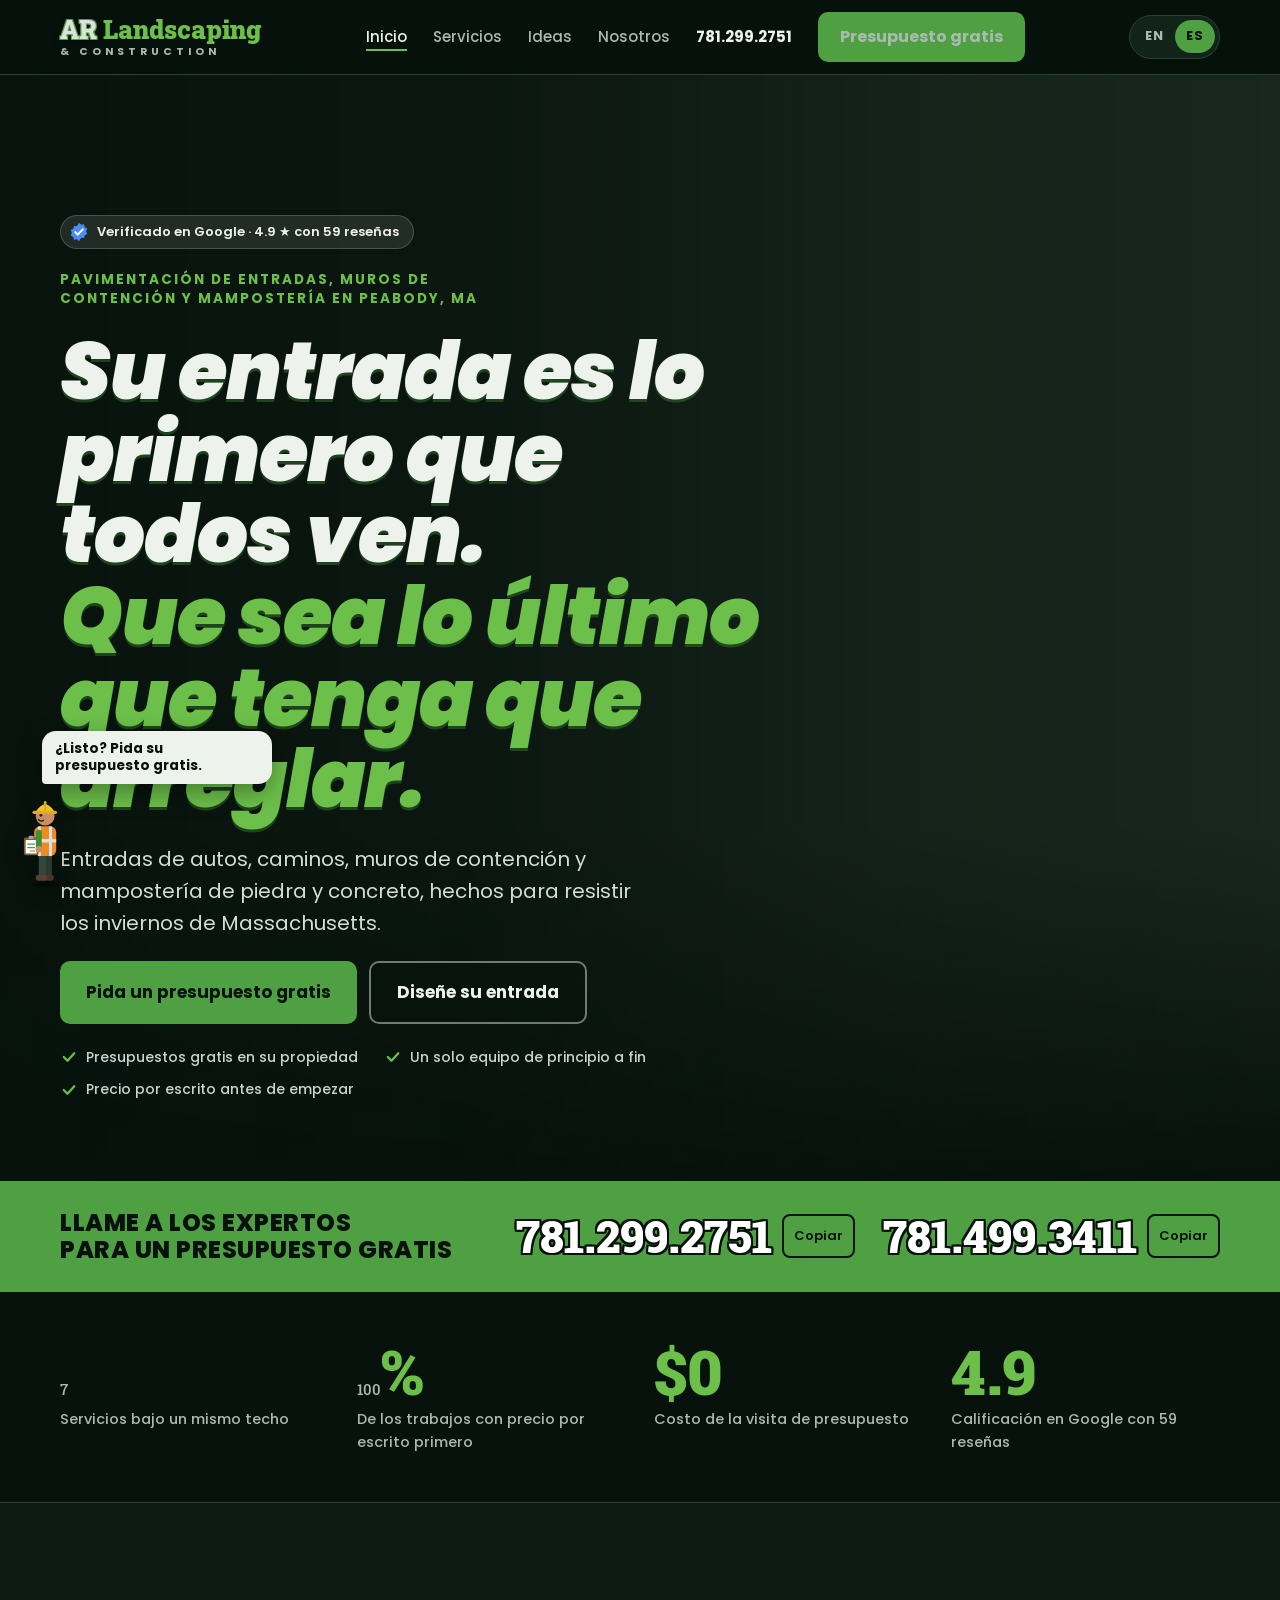
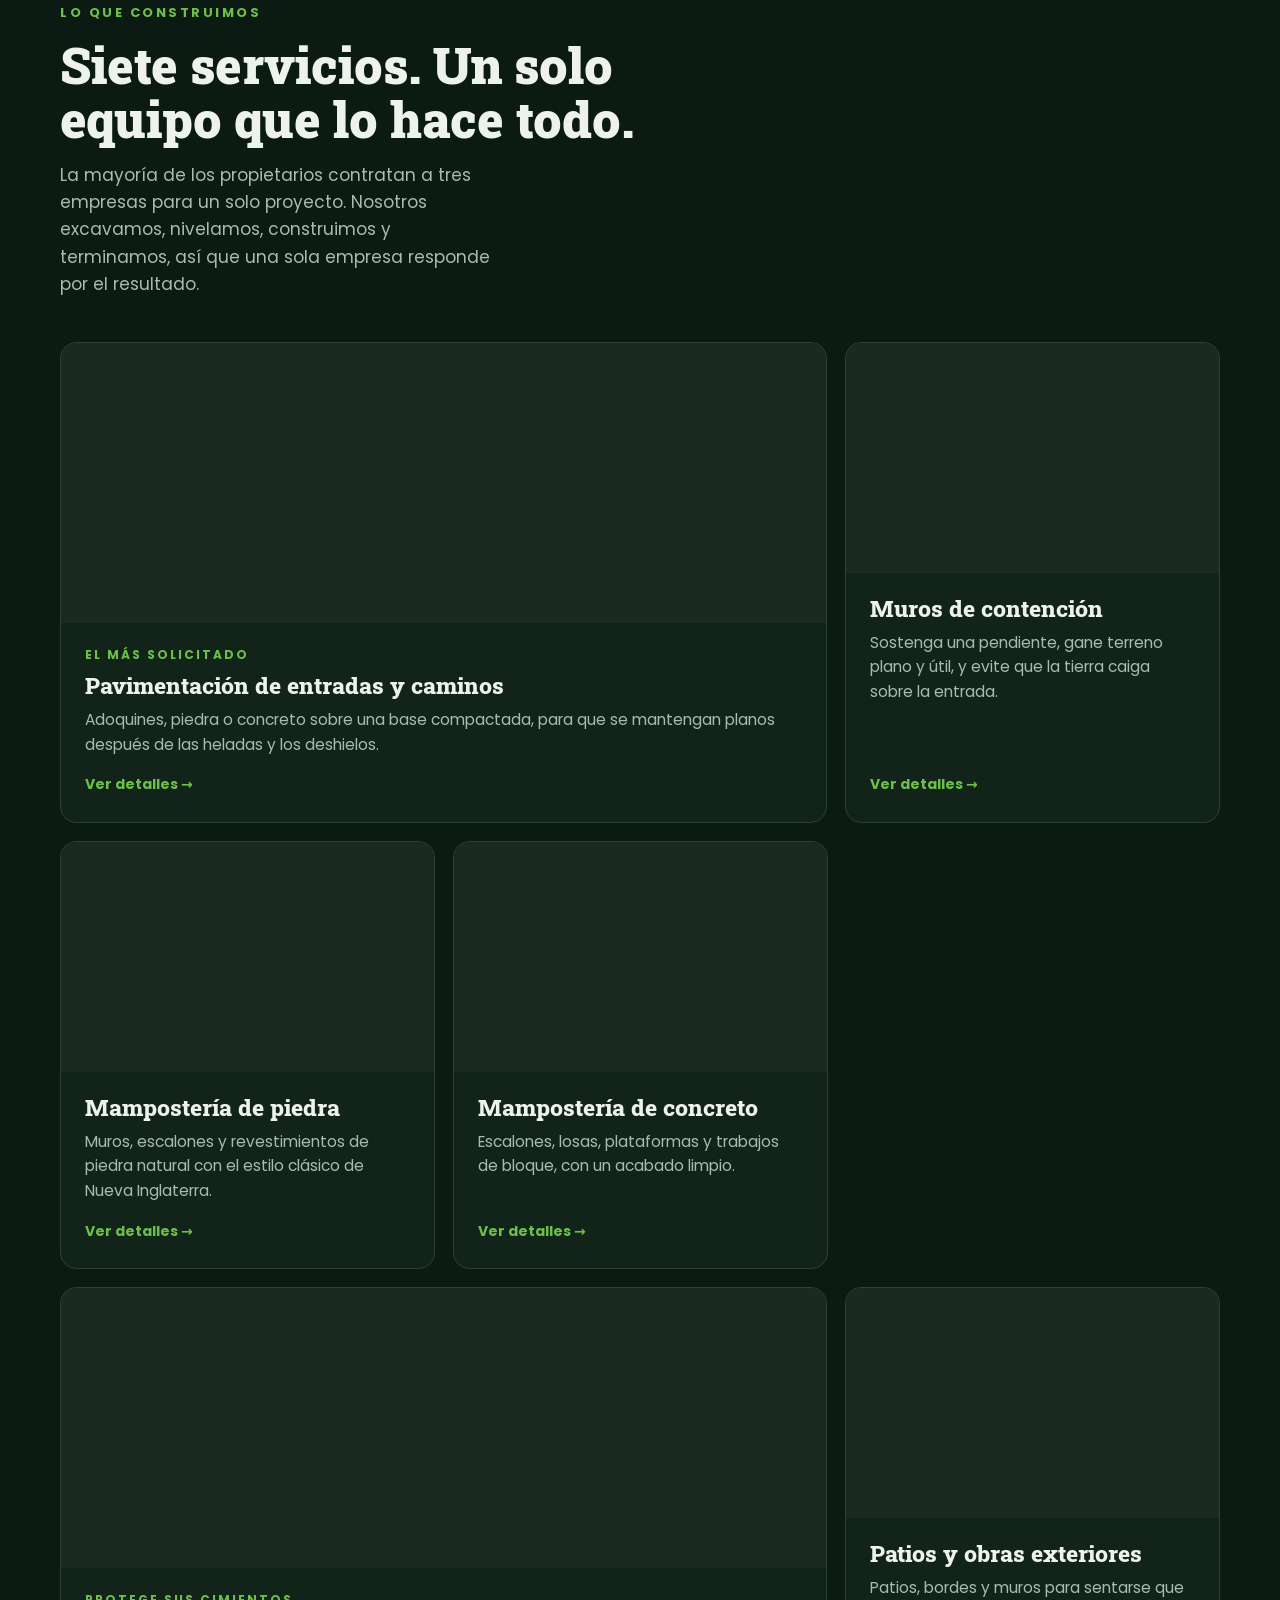
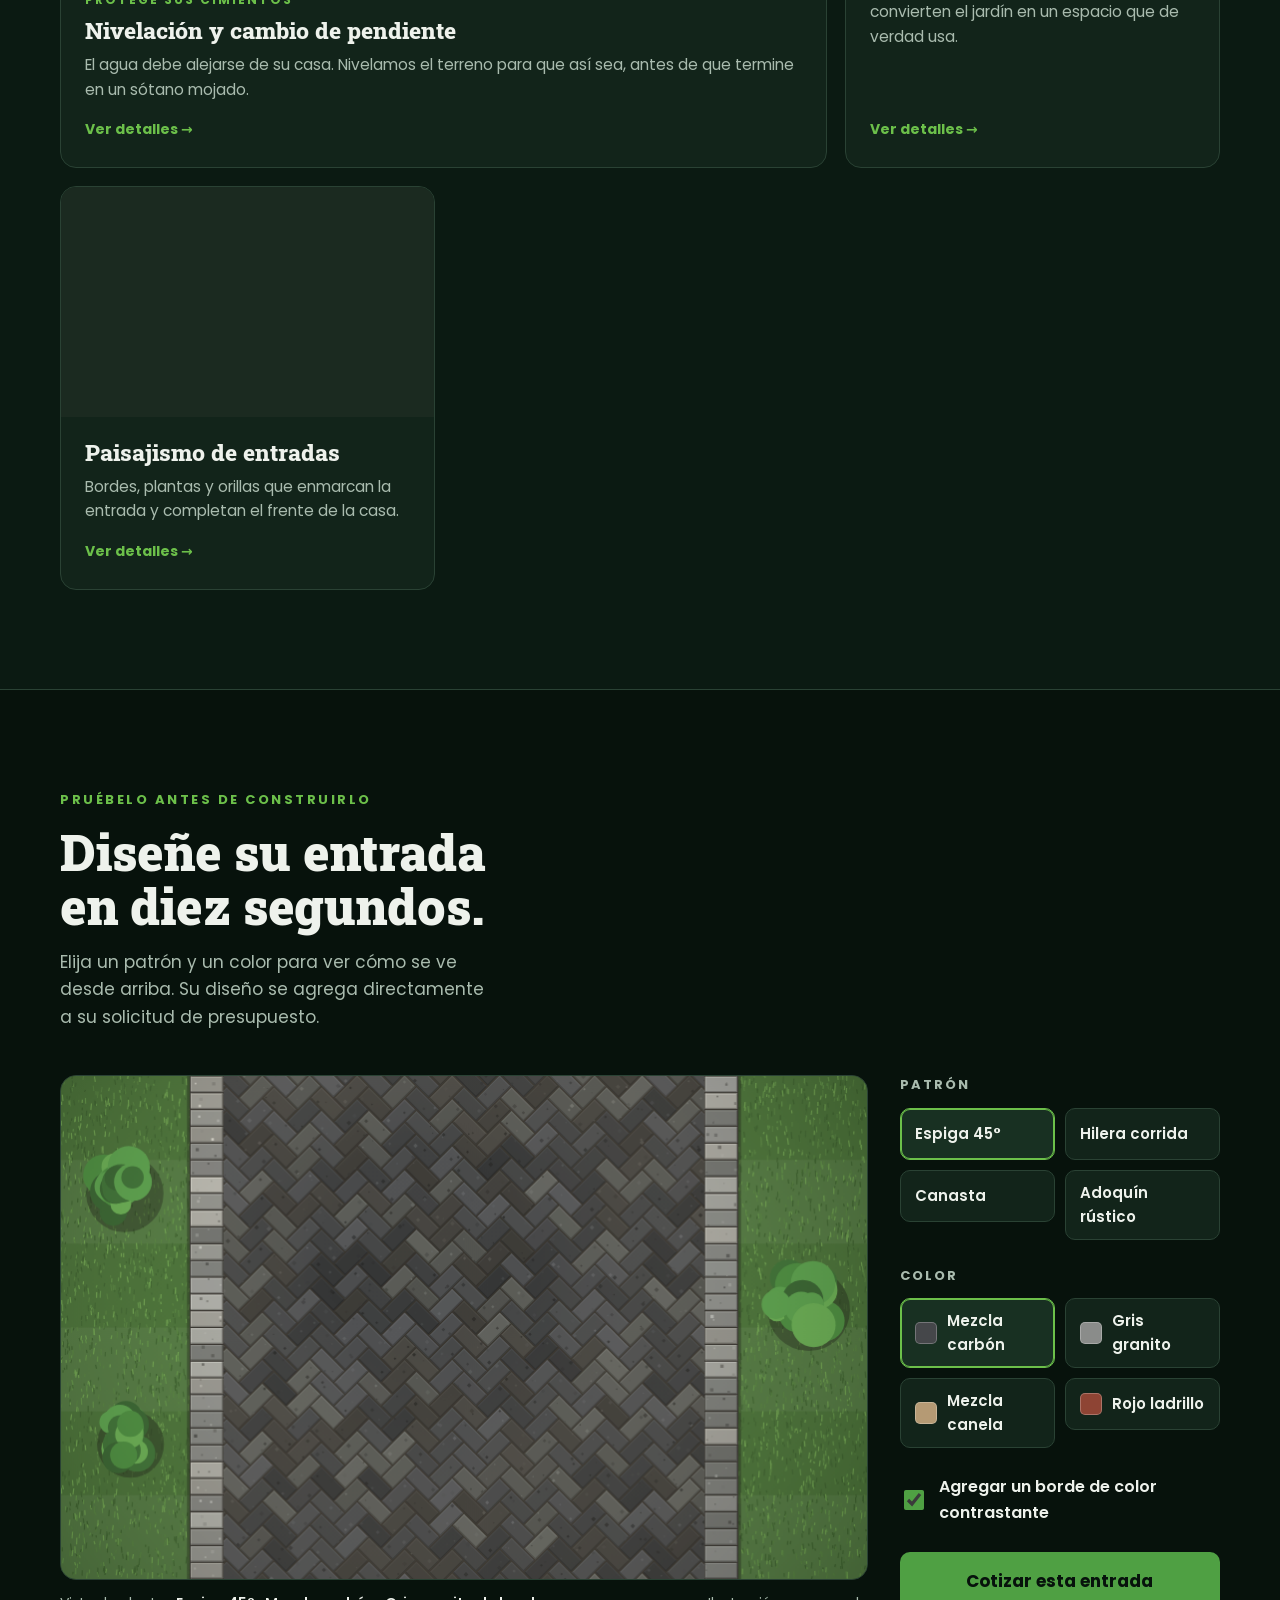
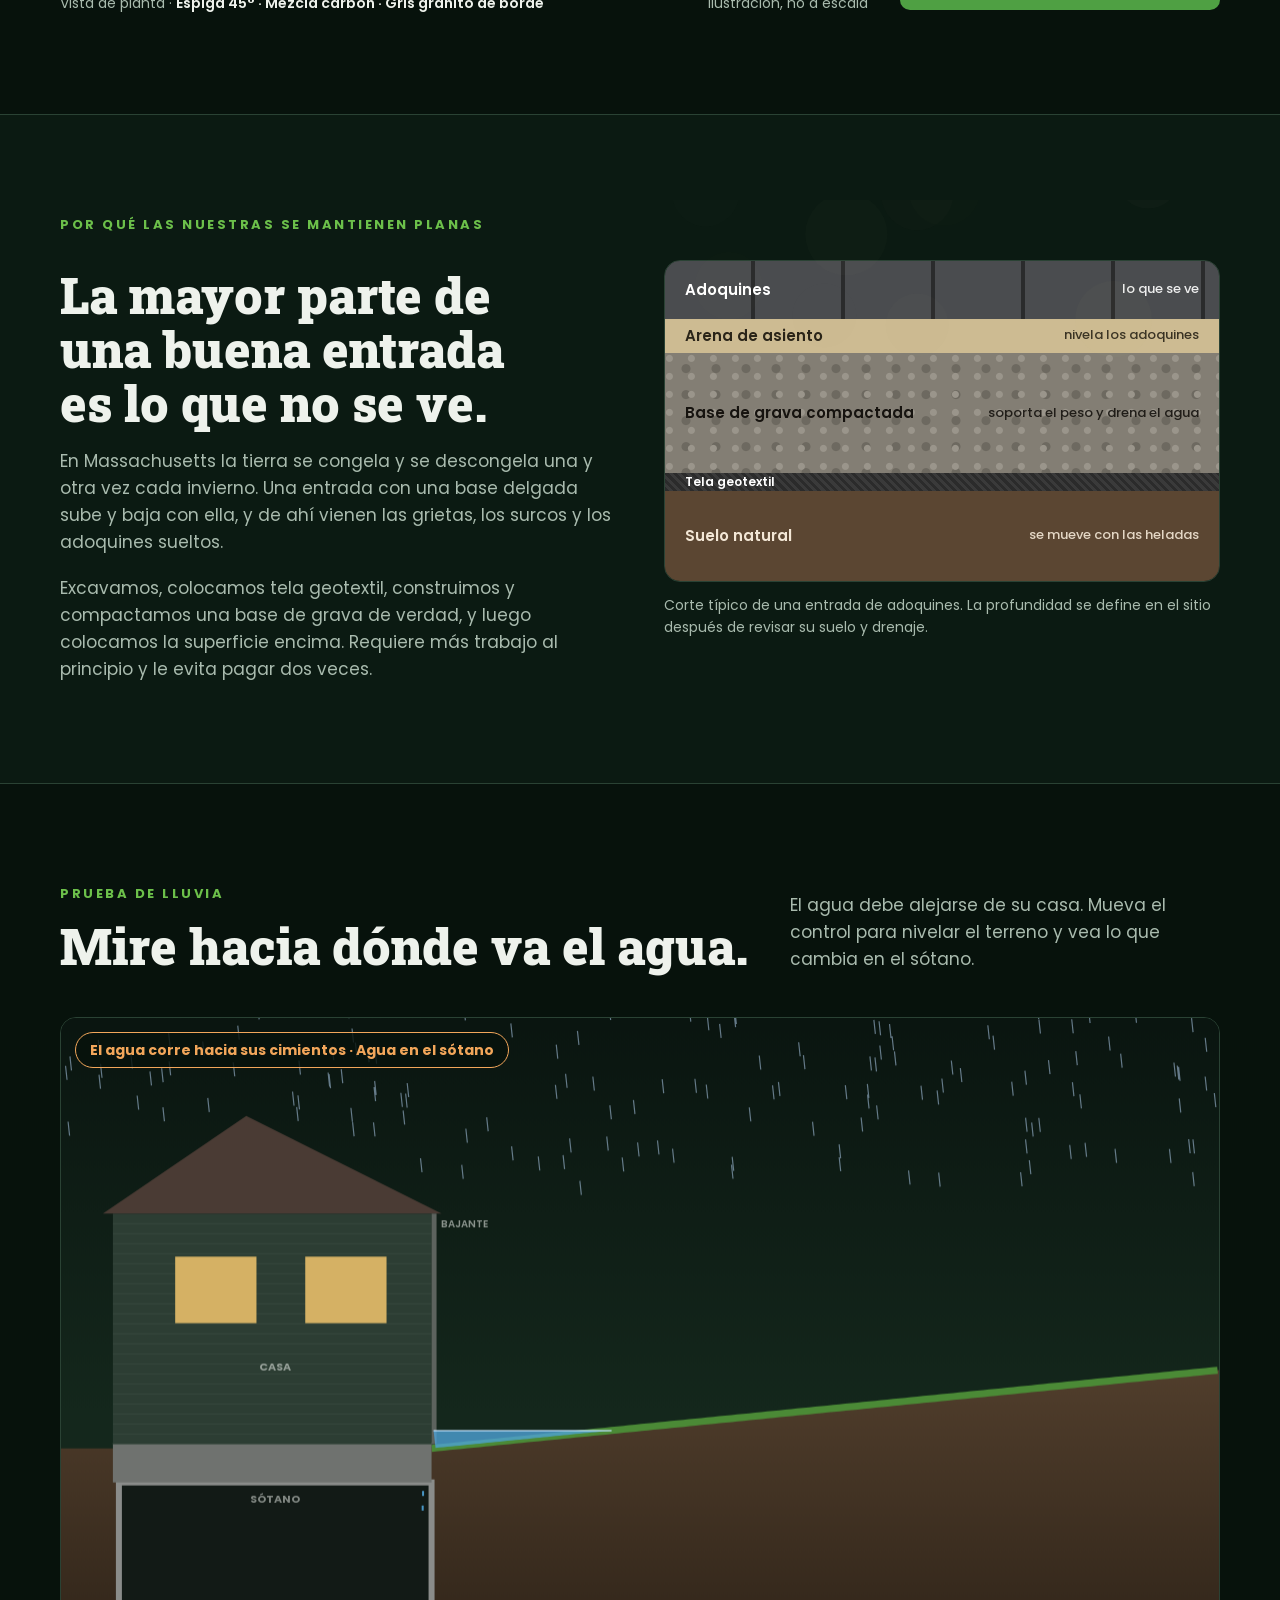
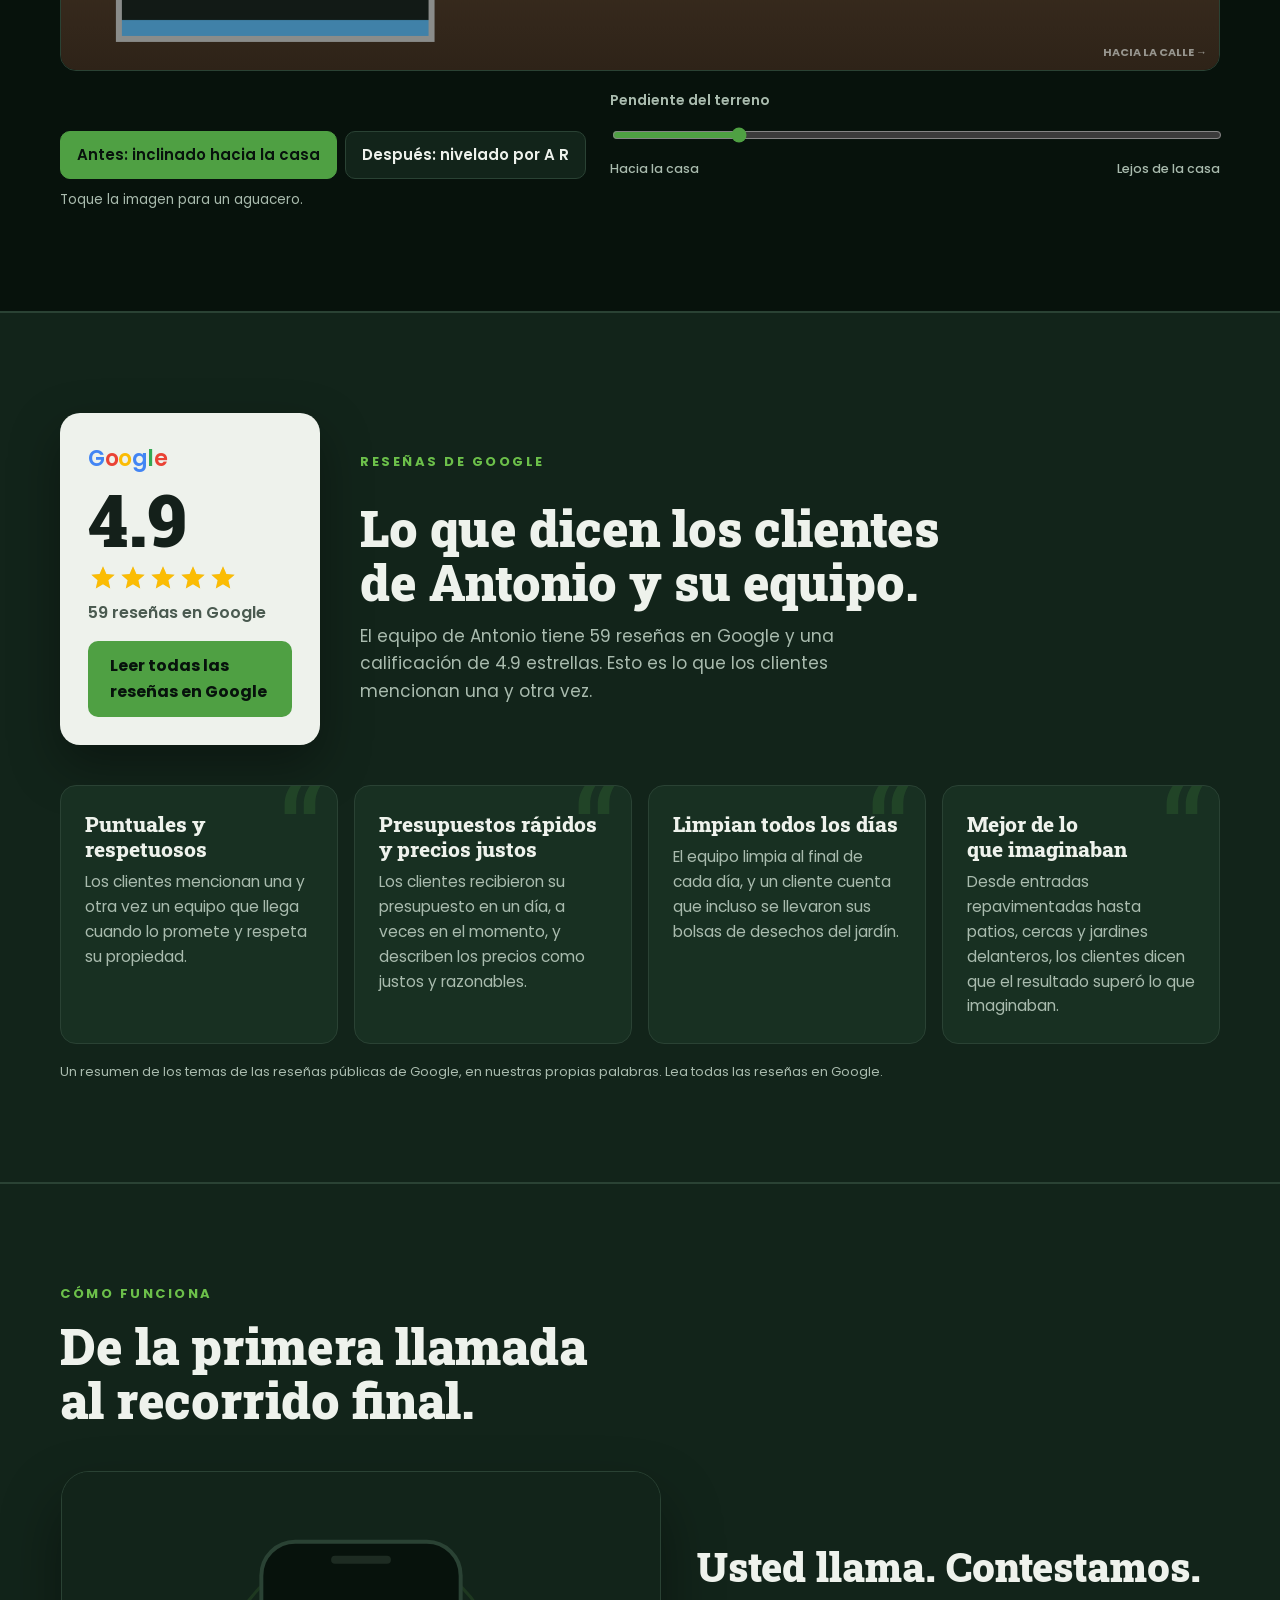
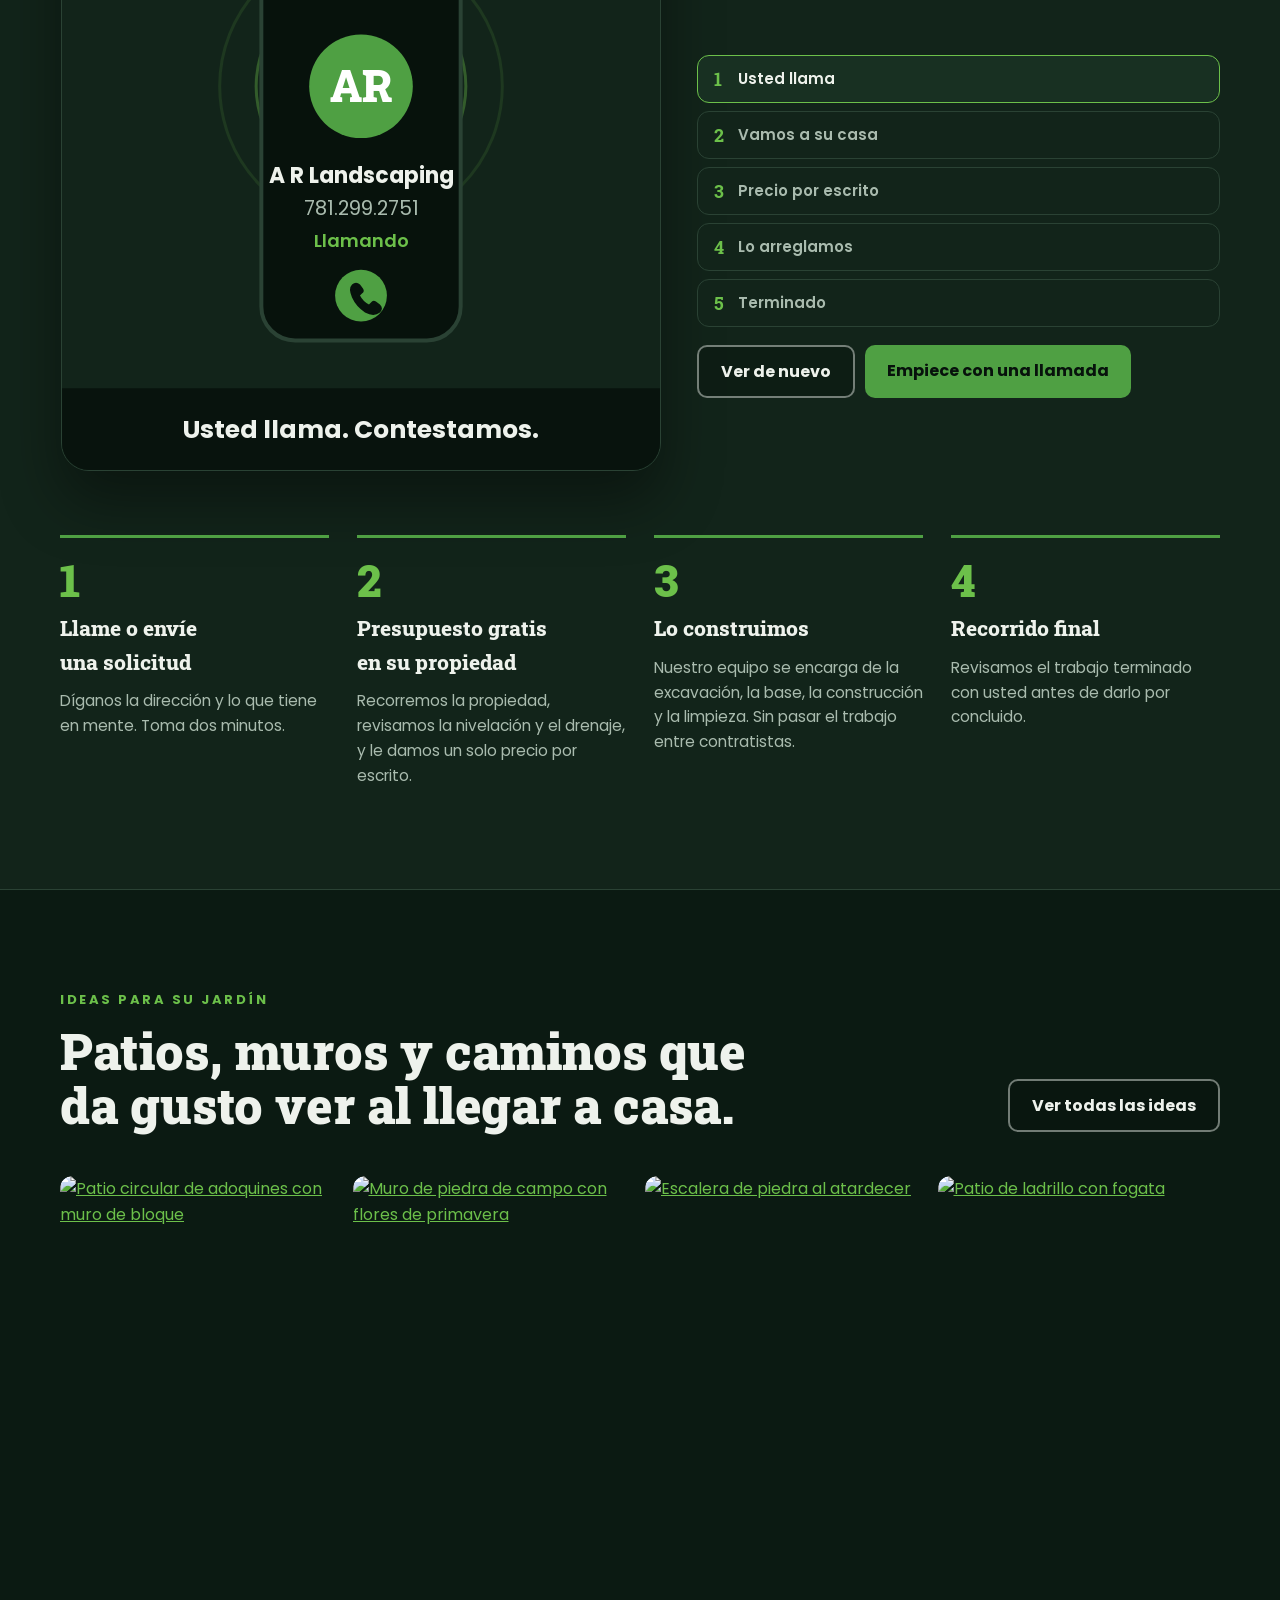
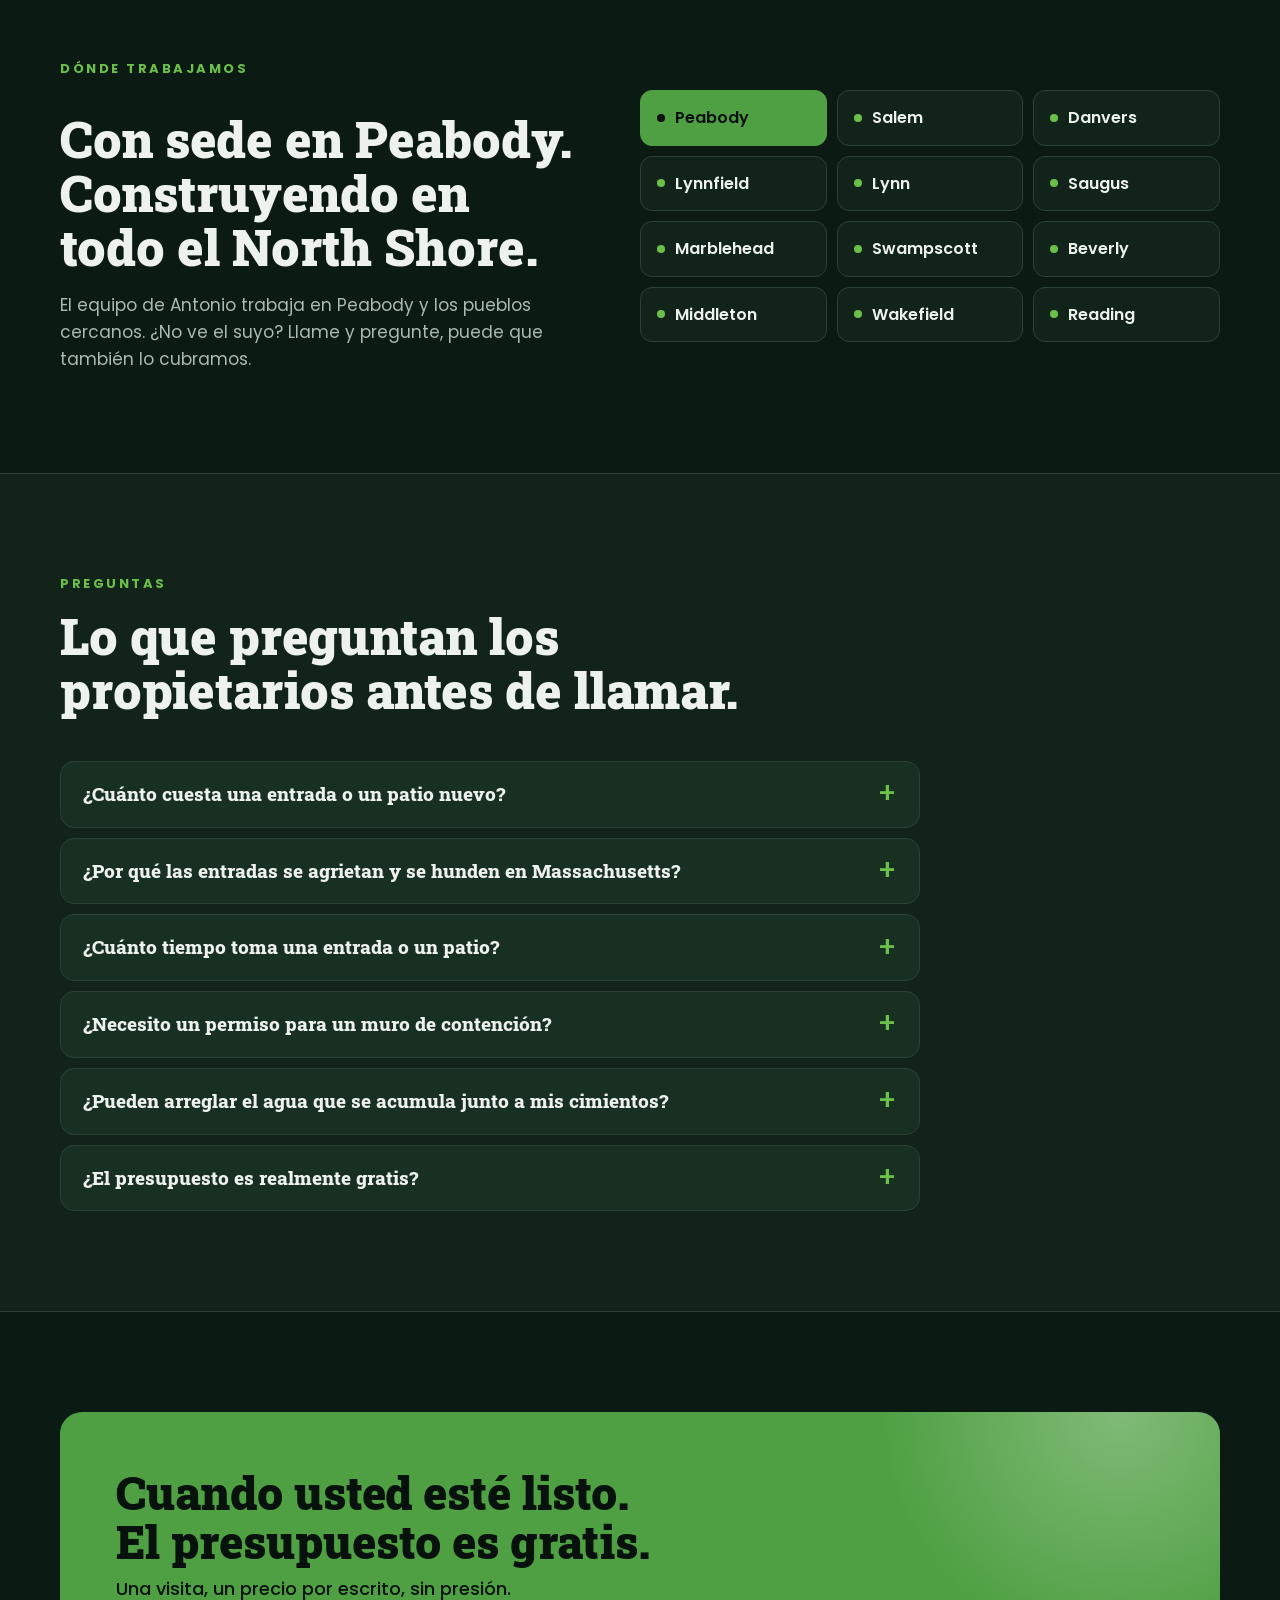
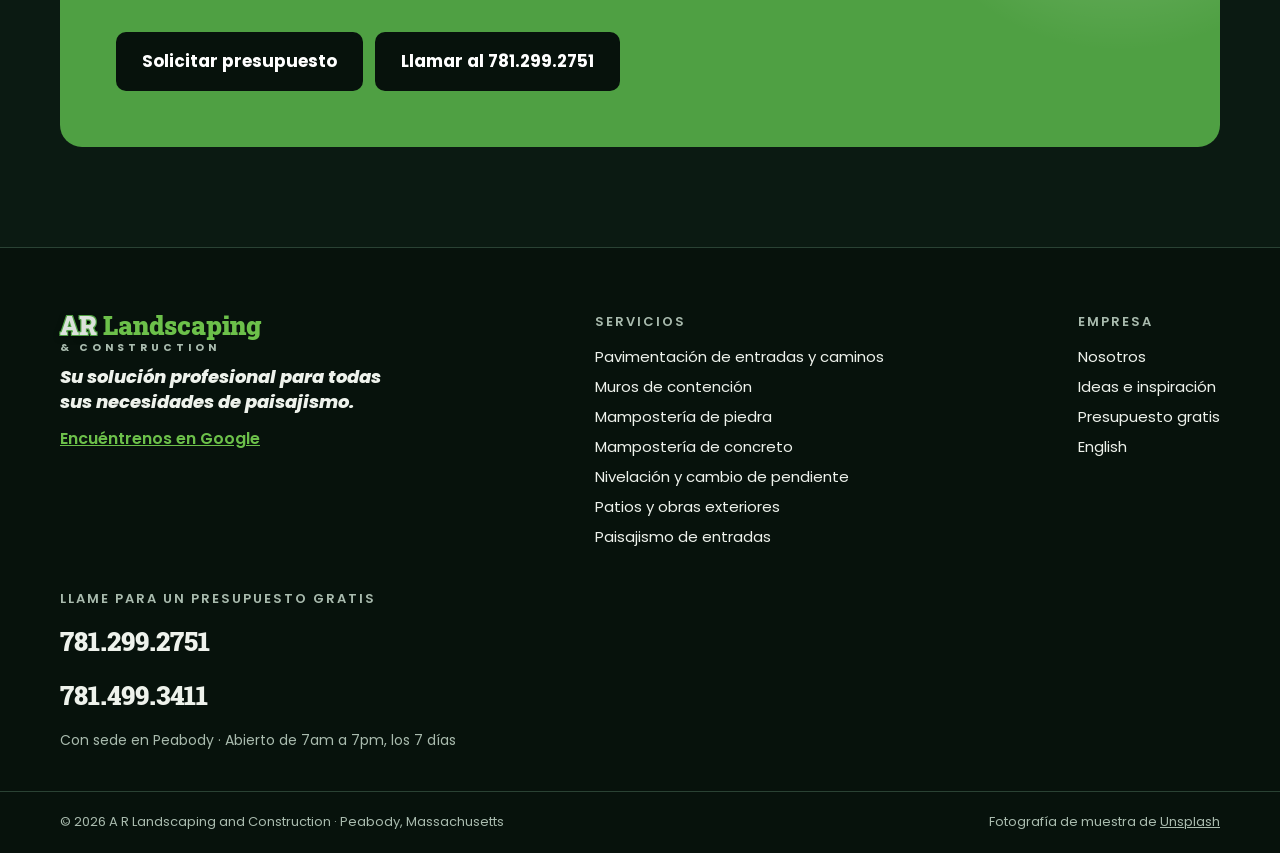
==== commit da05e82a: "Connect estimate form to email via FormSubmit Co-Authored-By: Claude Opus 5.5 <noreply@anthropic.com" ====
--- a/es/index.html
+++ b/es/index.html
@@ -281,6 +281,6 @@
 </footer>
 <nav class="callbar" aria-label="Contacto rápido"><a class="btn btn-ghost" href="tel:7812992751">Llamar 781.299.2751</a><a class="btn btn-green" href="contact.html">Presupuesto gratis</a></nav>
 <div class="toast" id="toast" role="status" hidden></div>
-<script src="../assets/app.js?v=17" defer></script>
+<script src="../assets/app.js?v=18" defer></script>
 </body>
 </html>
